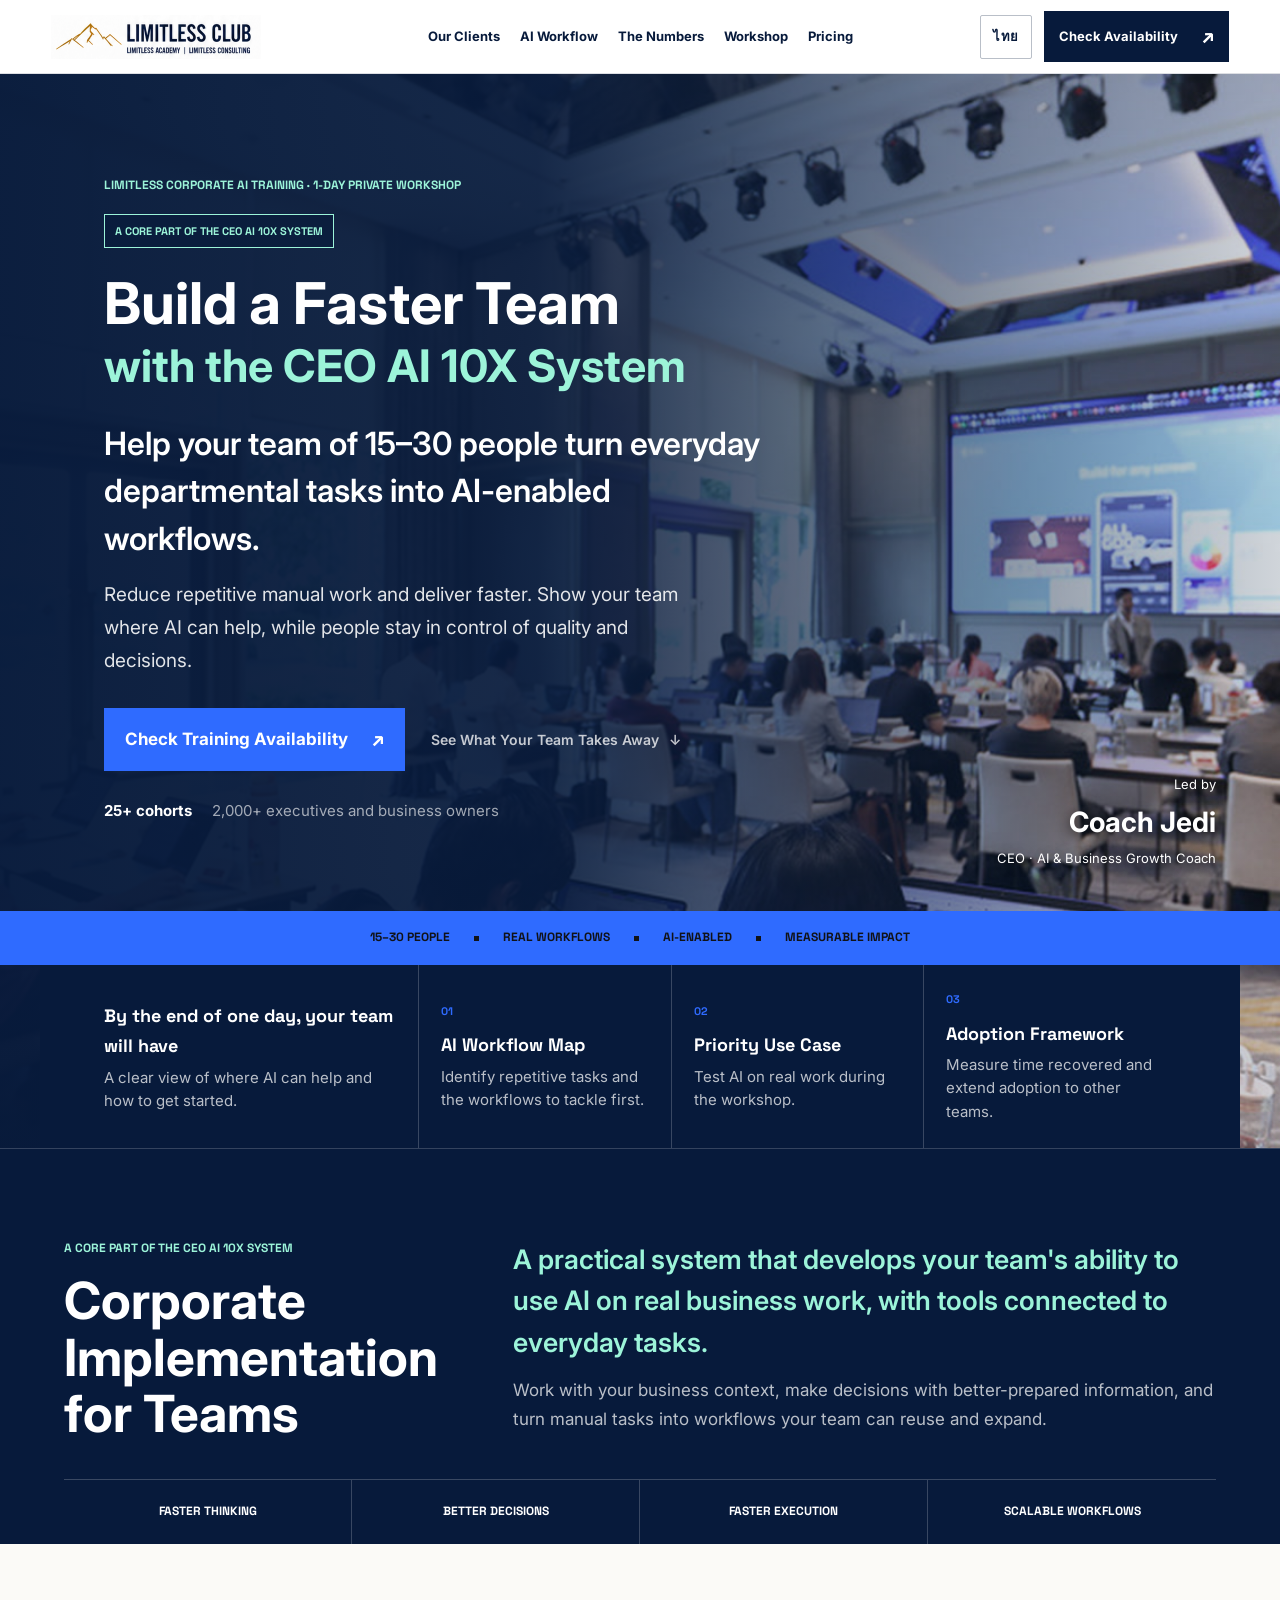
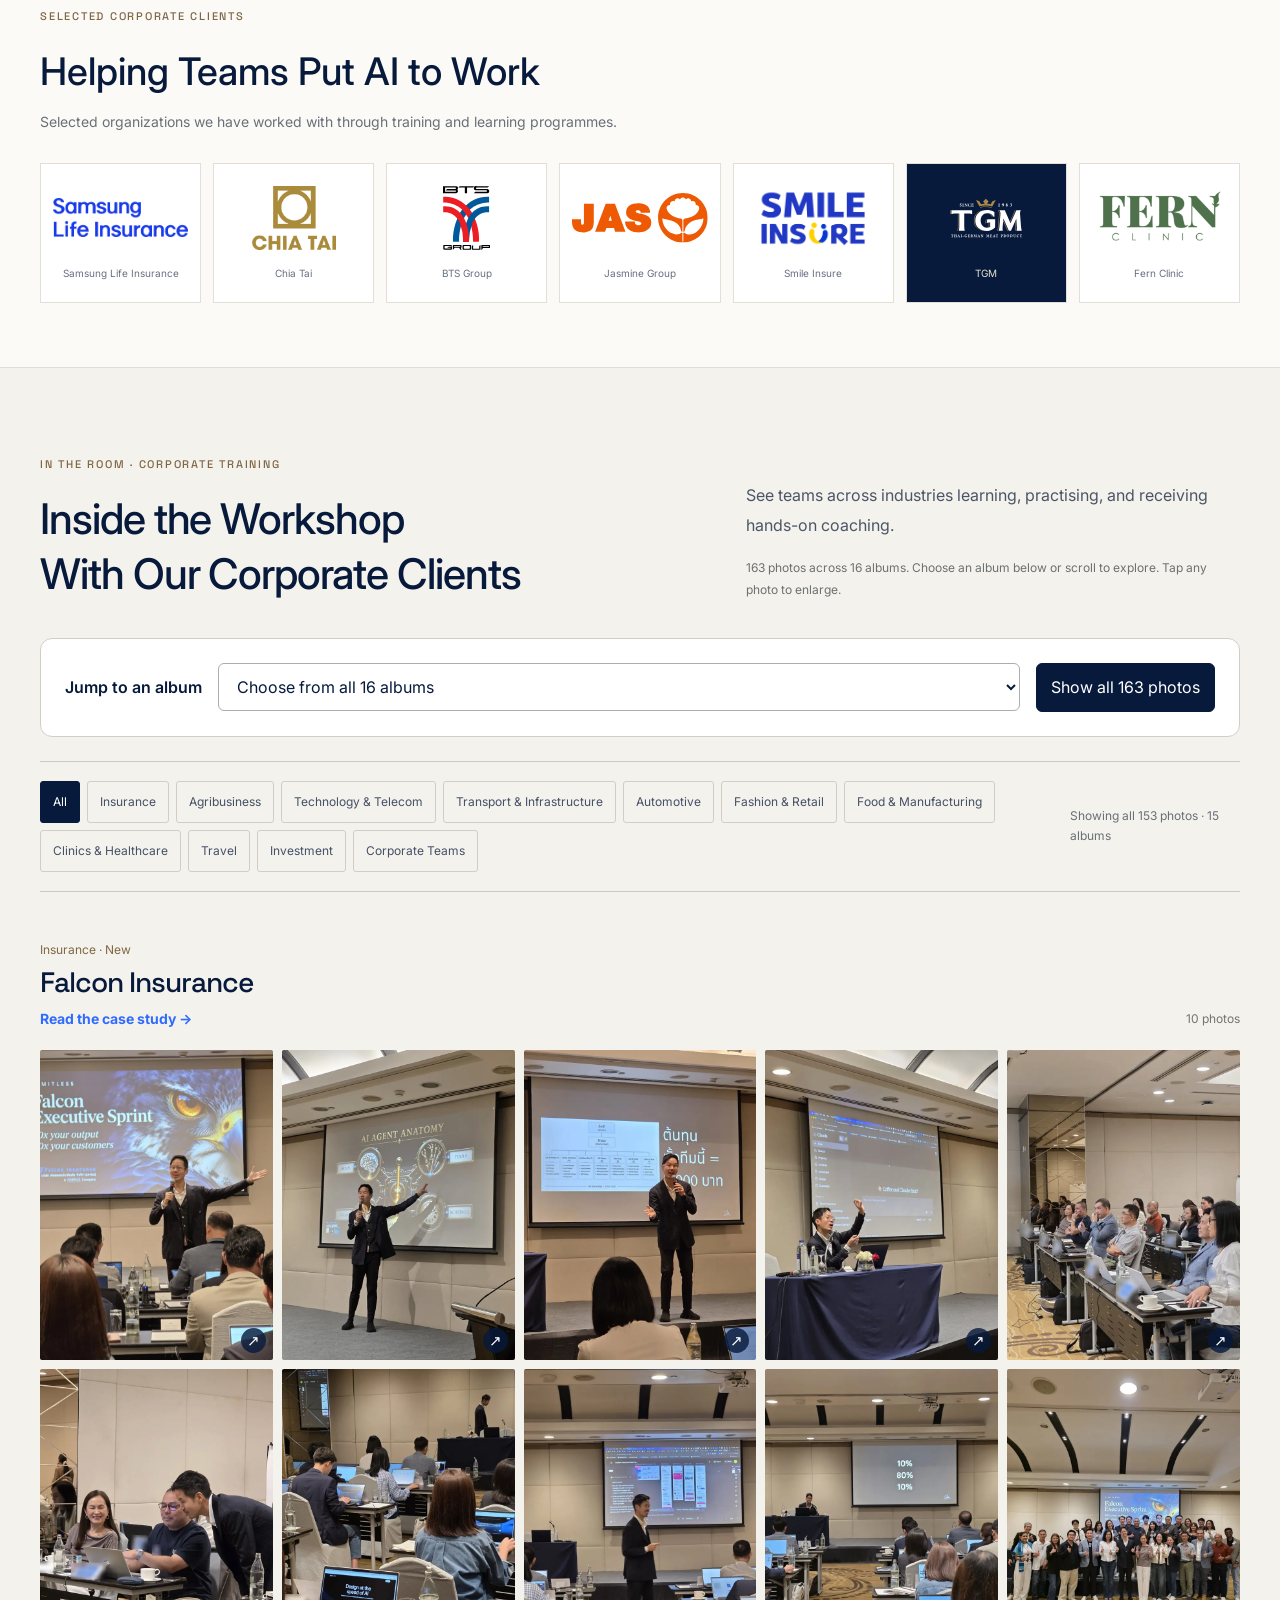
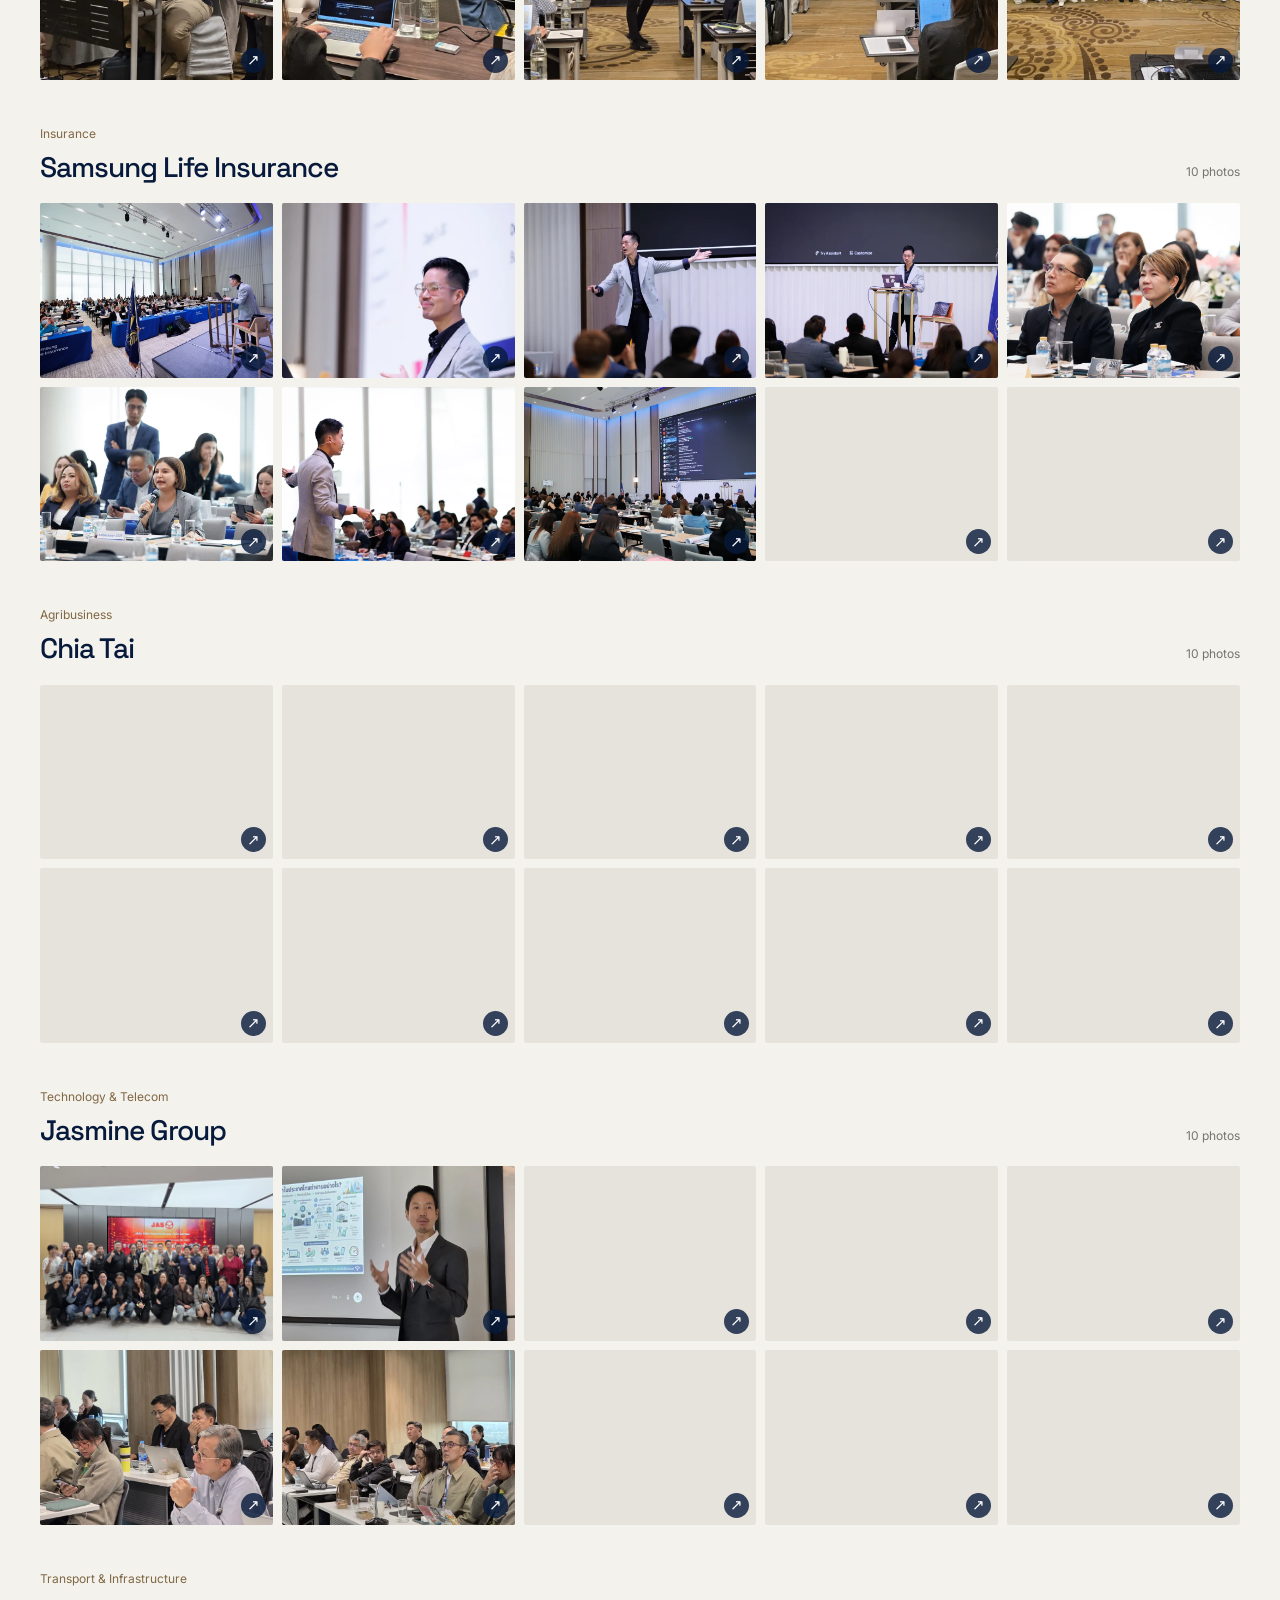
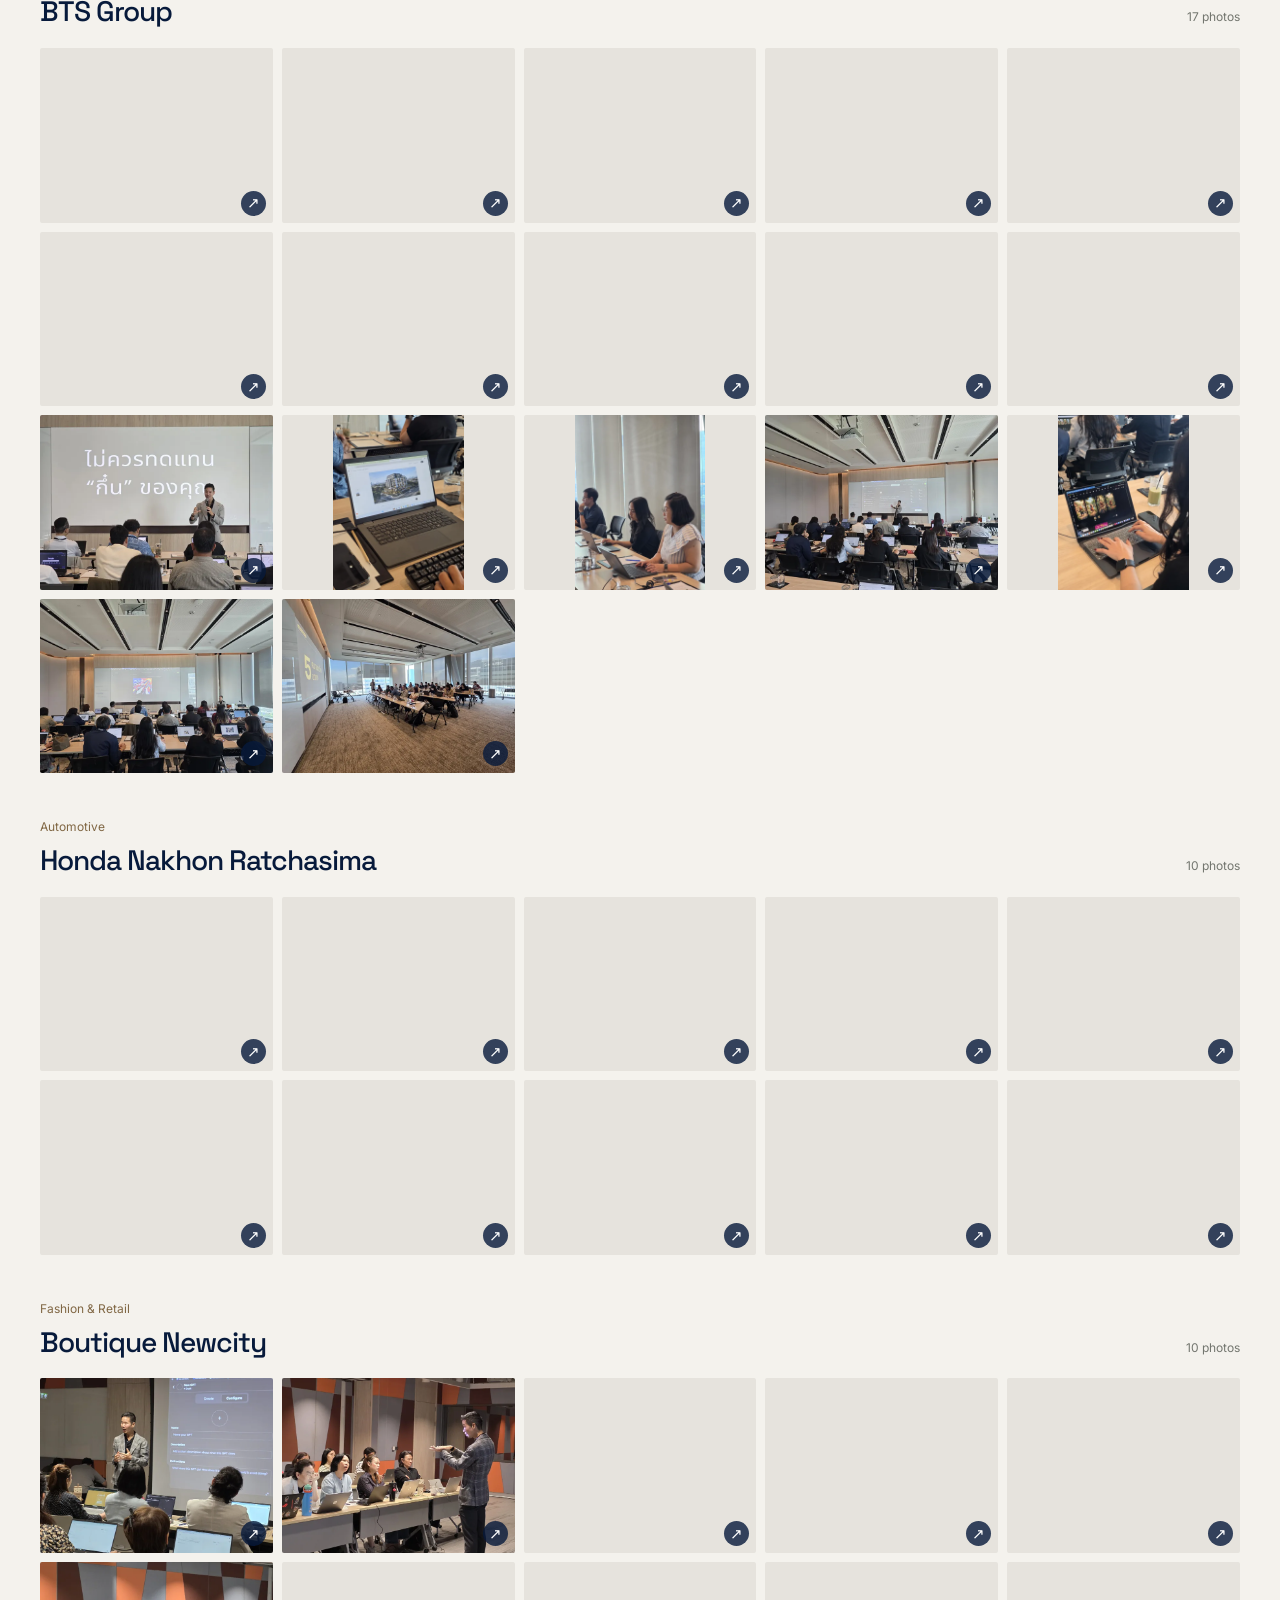
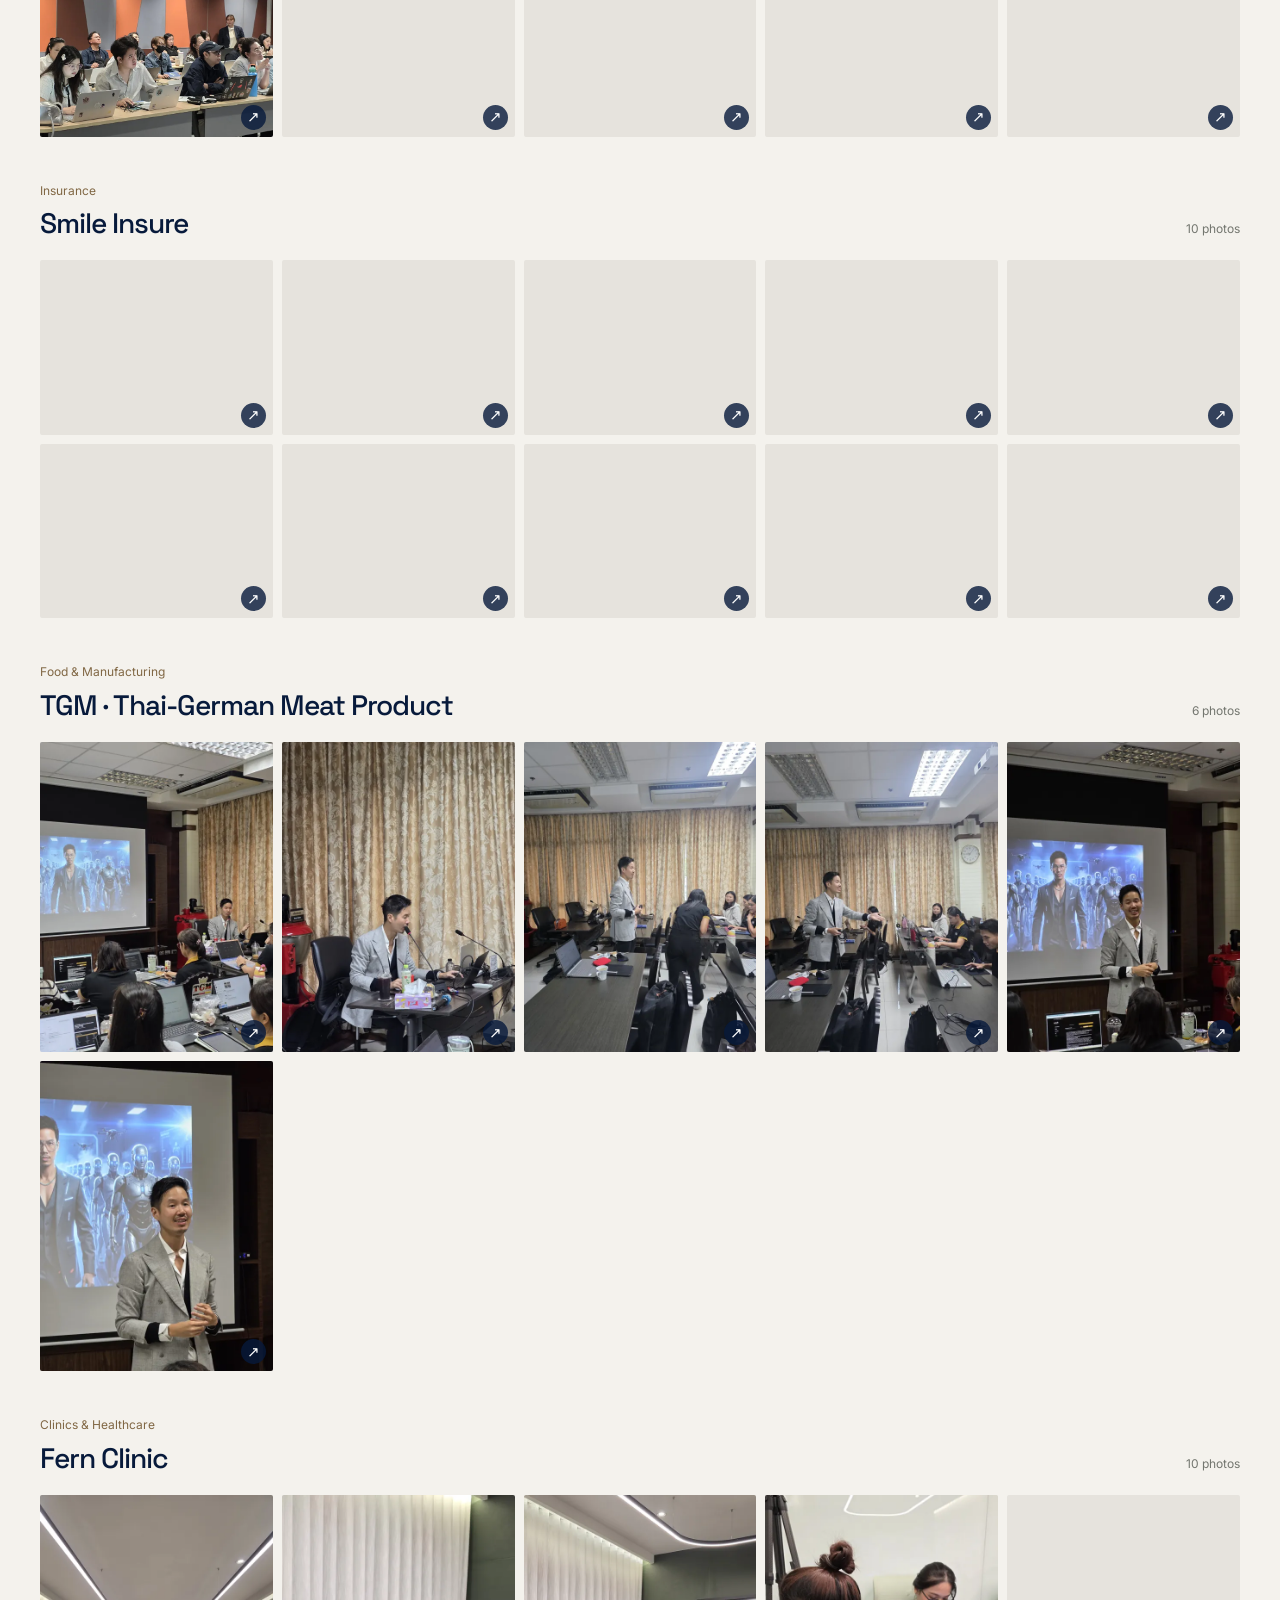
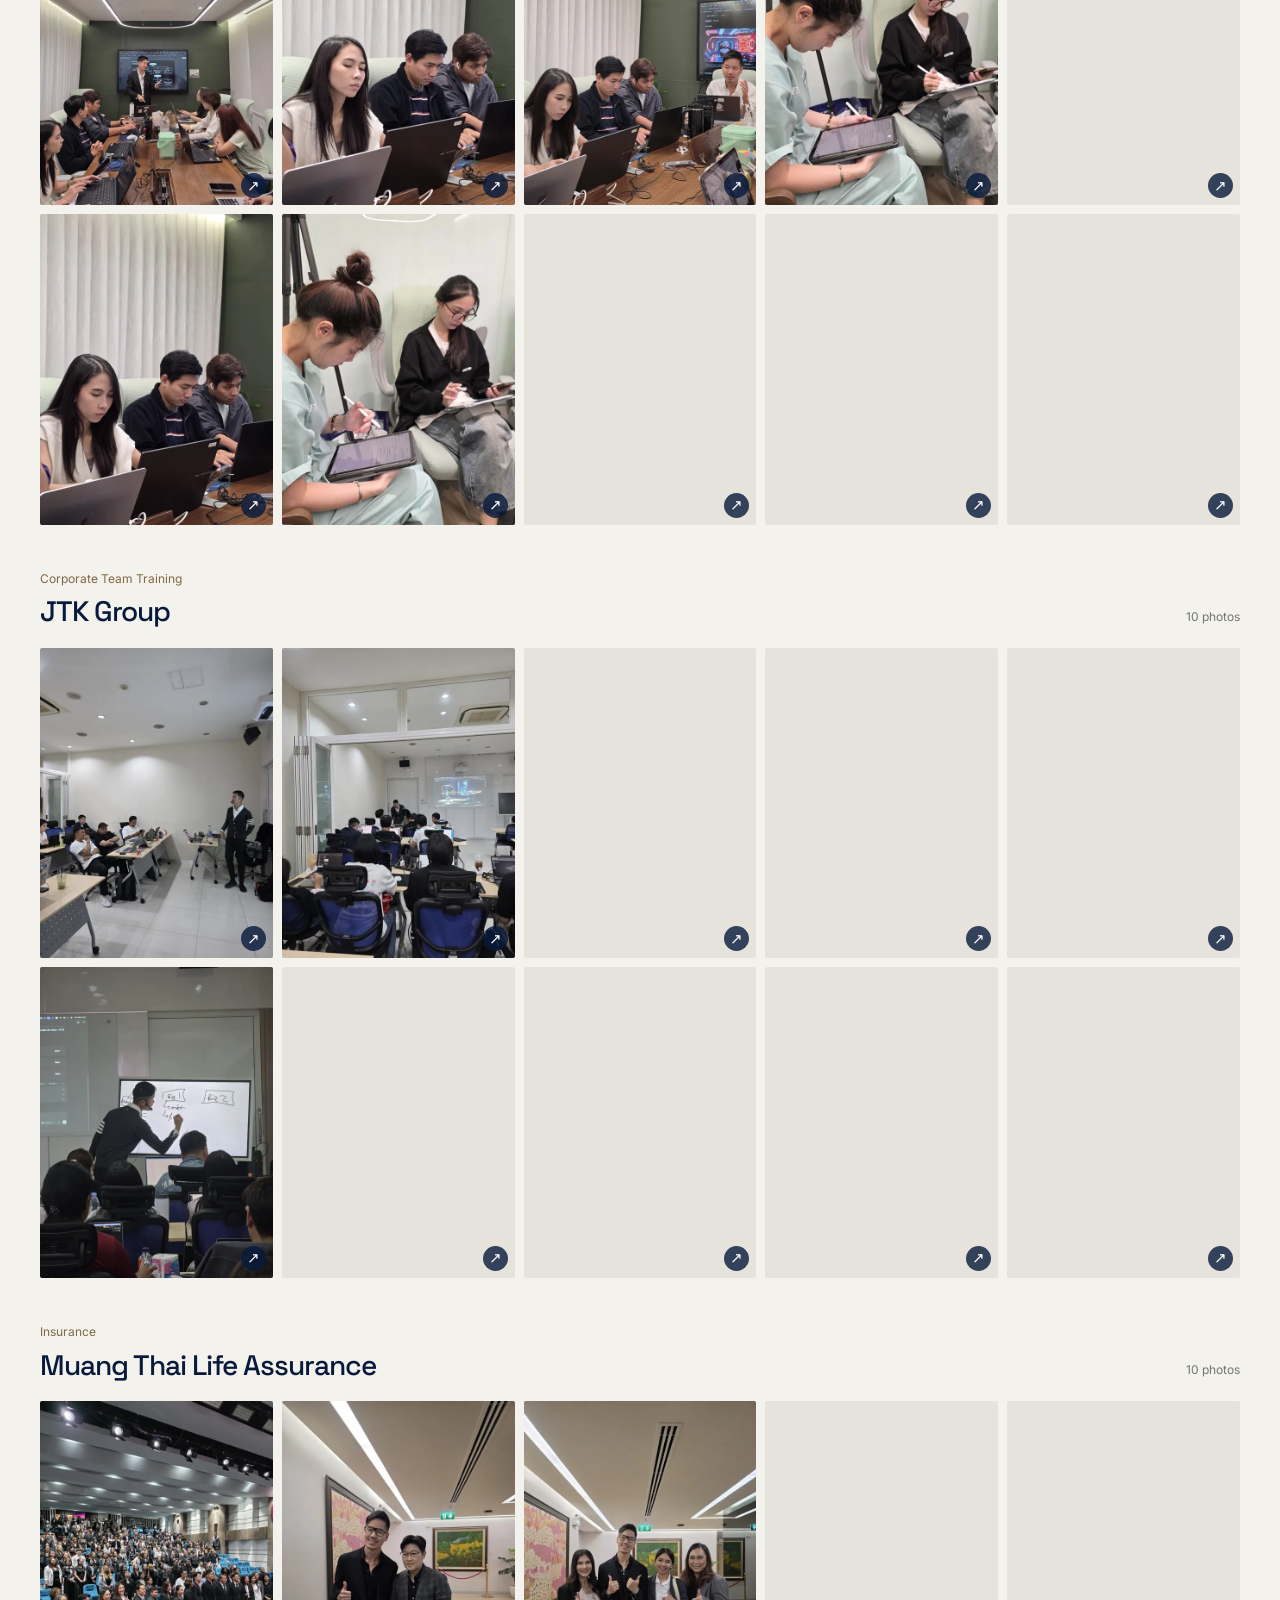
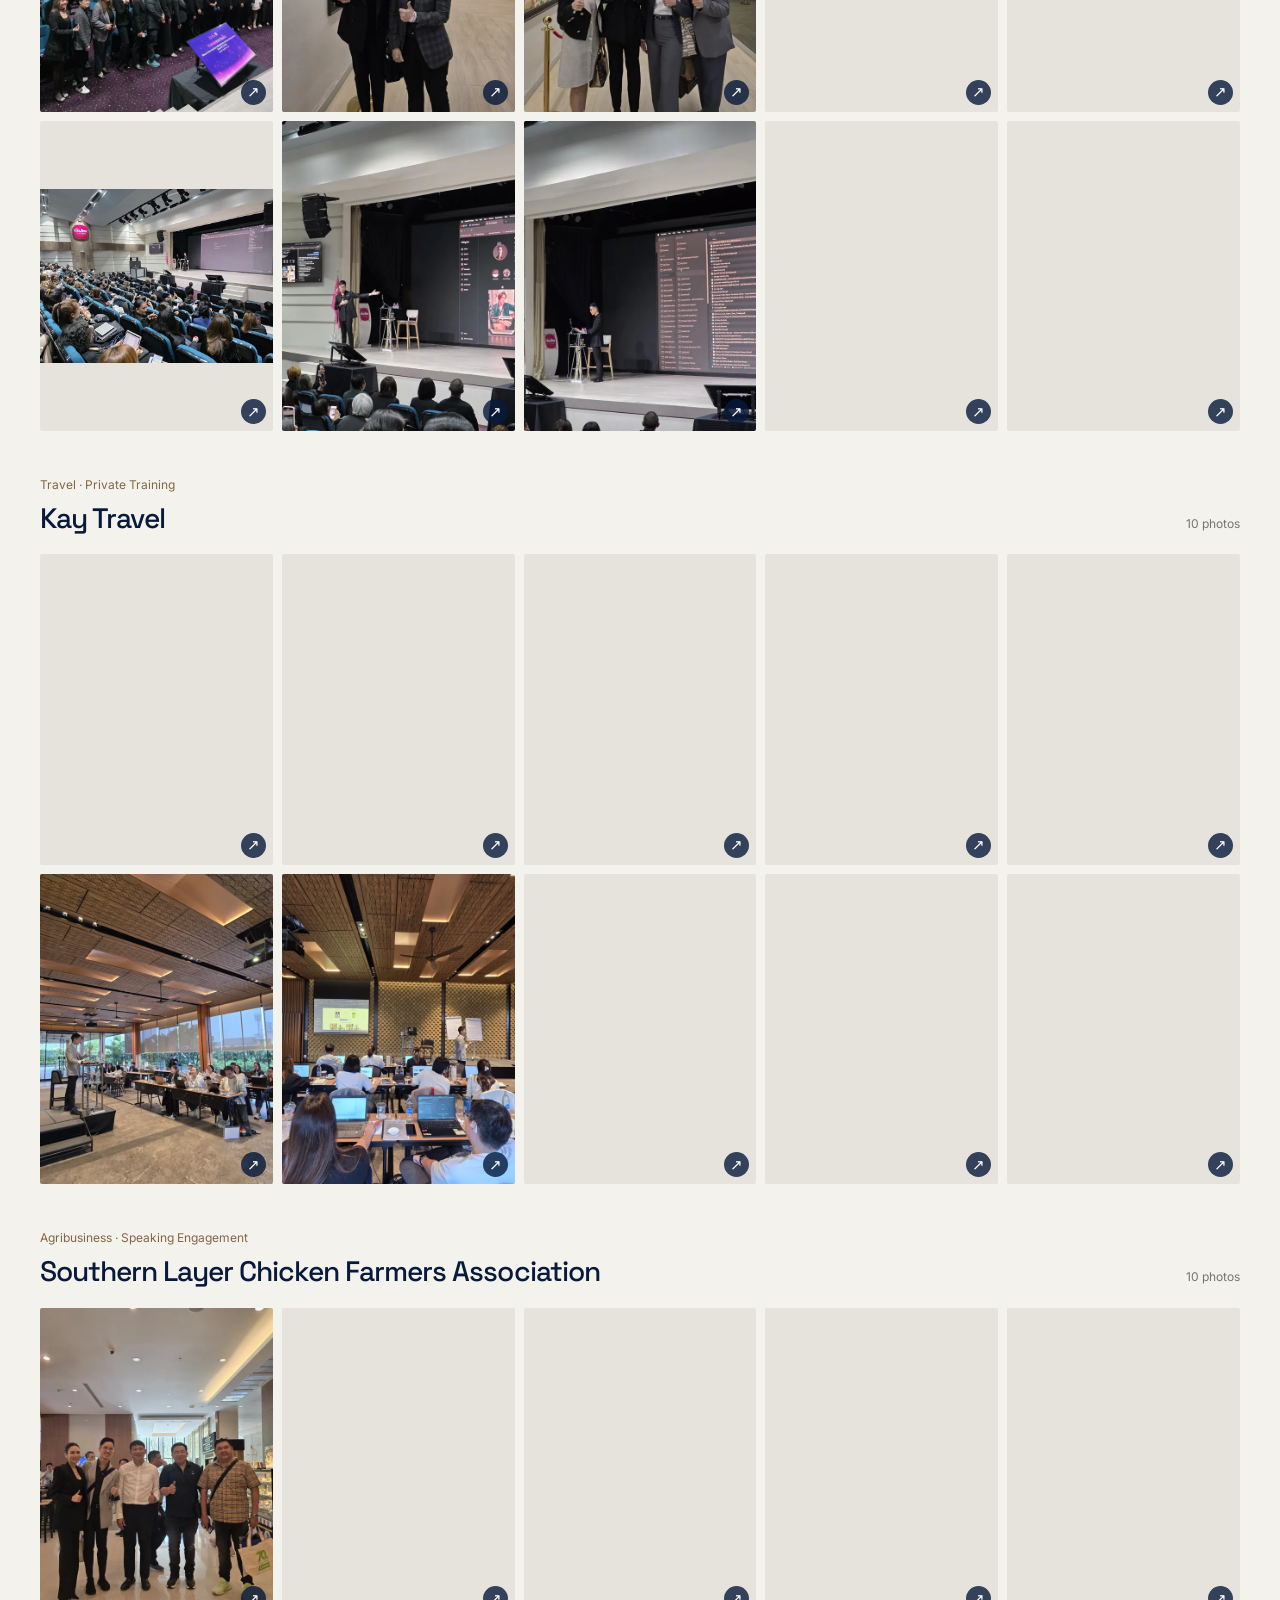
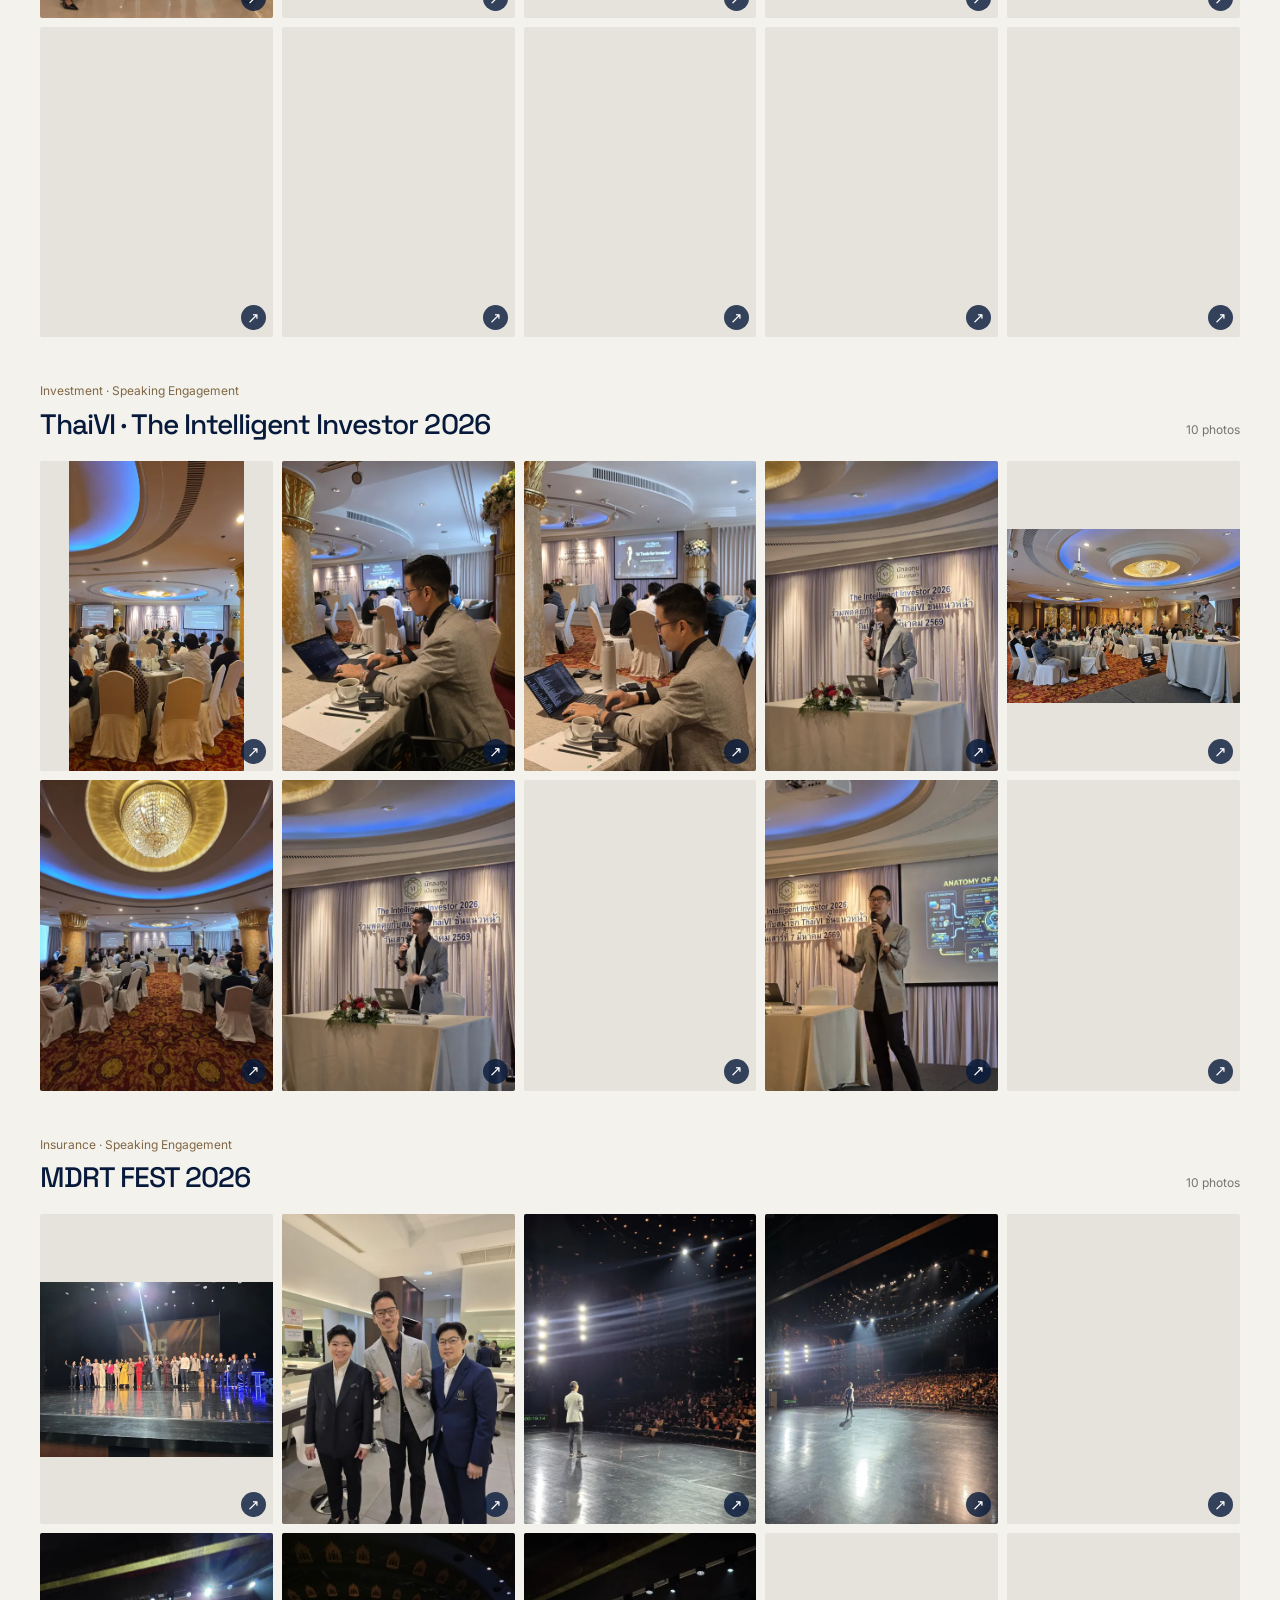
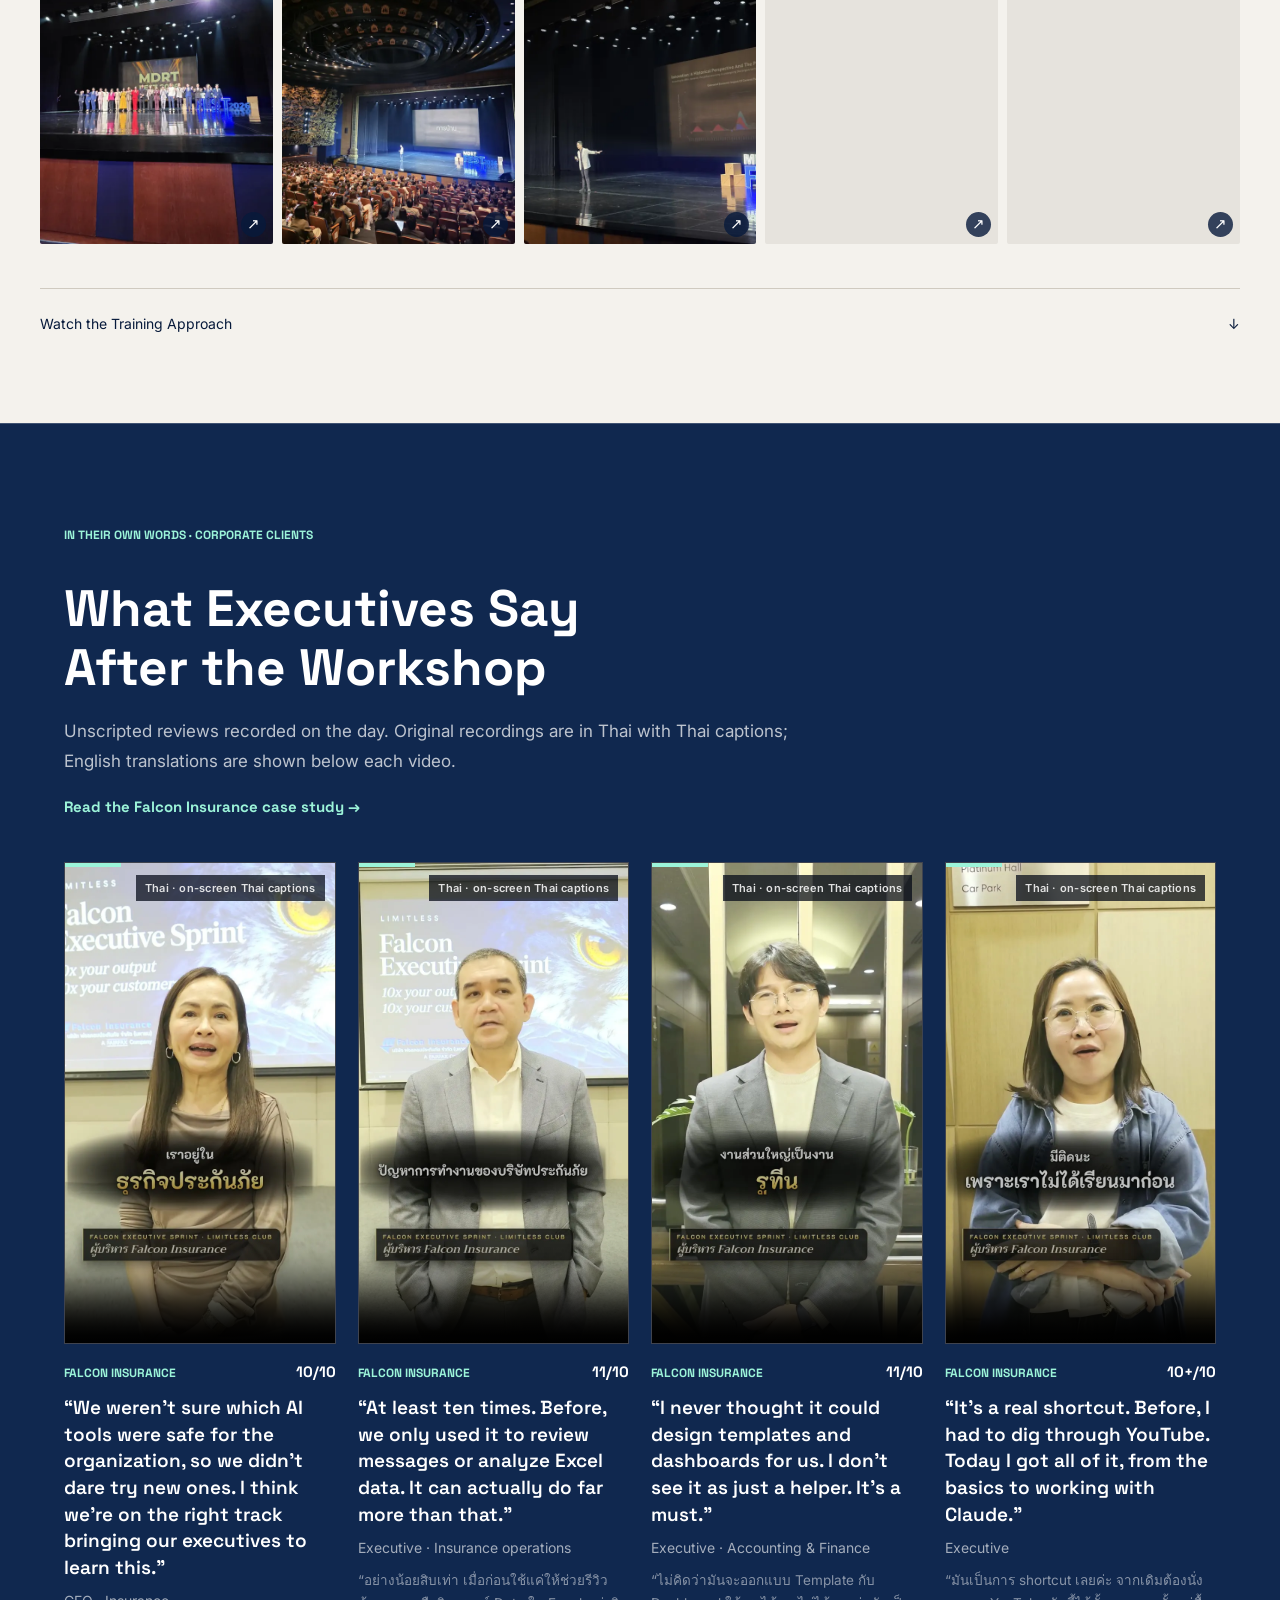
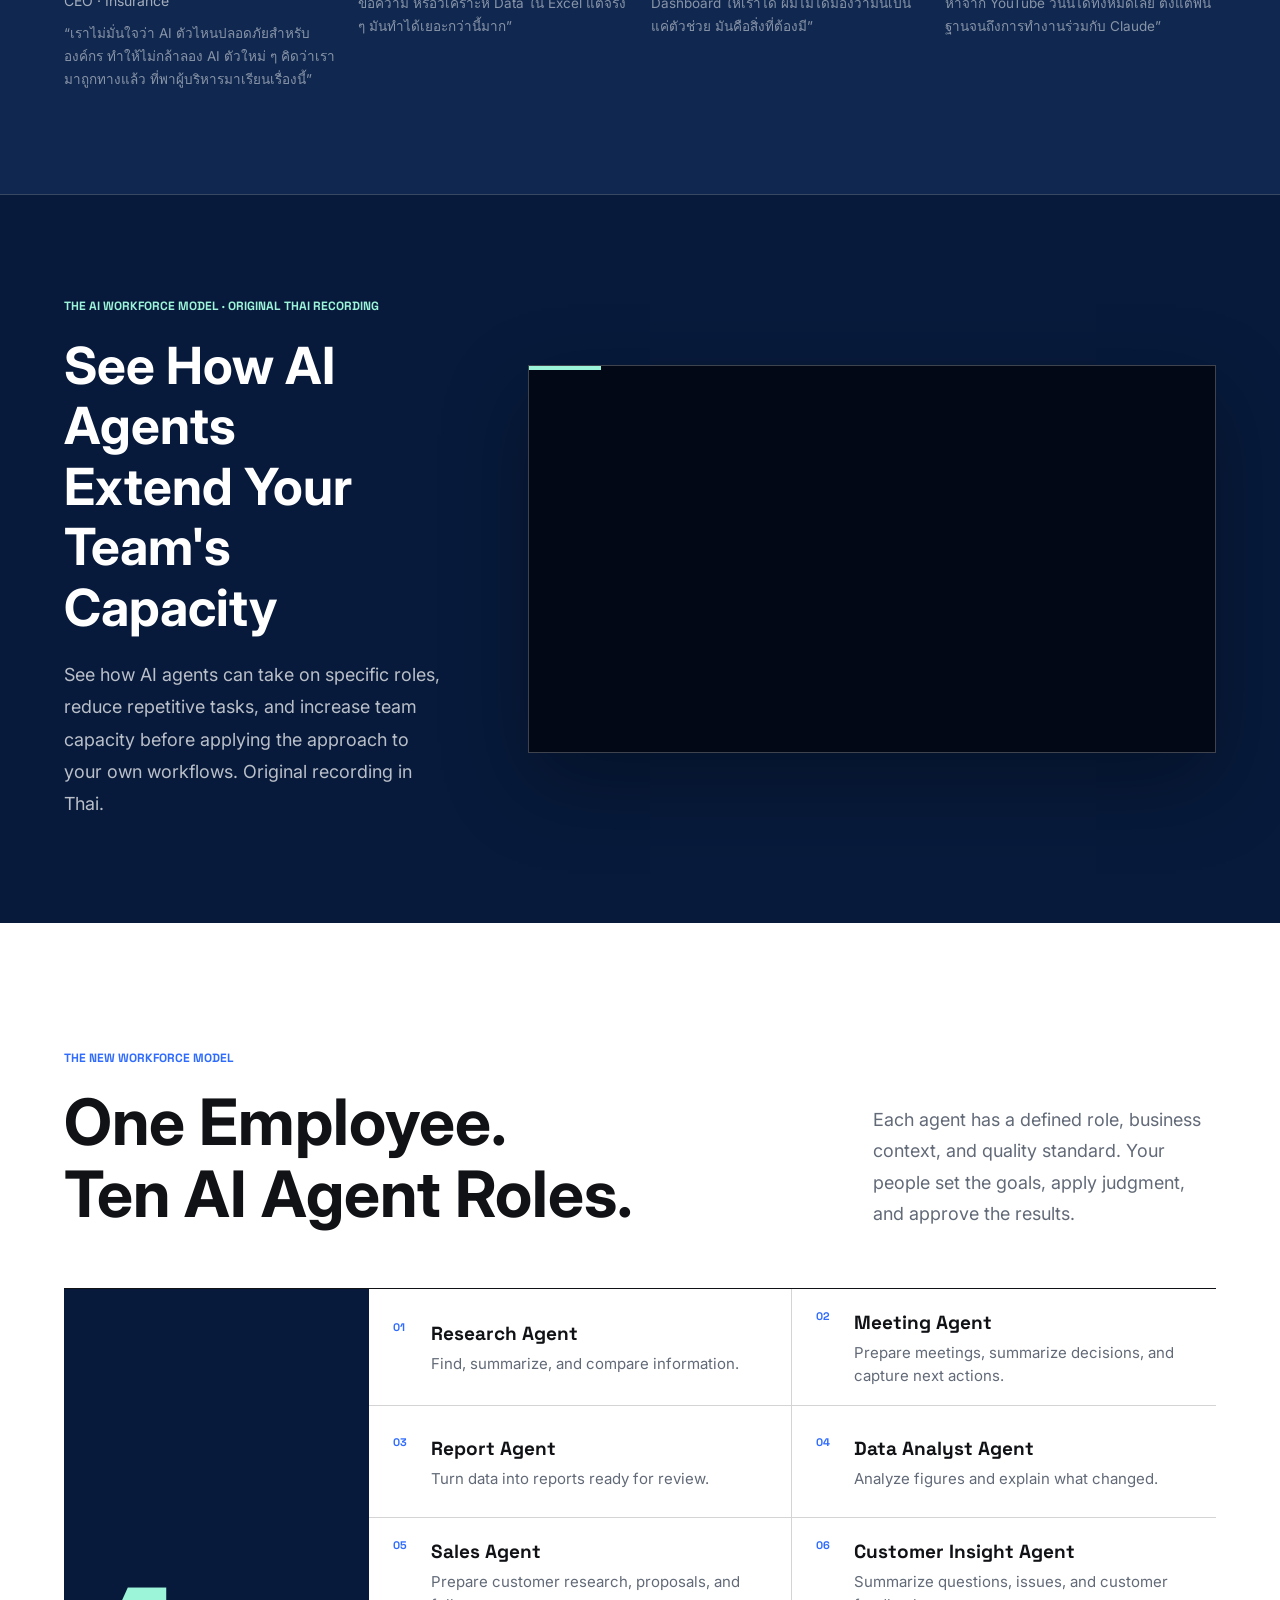
==== en/index.html @ 7ac0dc00 "Import verified Corporate AI Training live source" ====
<!DOCTYPE html>

<html lang="en">
<head>
<meta charset="utf-8"/>
<meta content="width=device-width, initial-scale=1" name="viewport"/>
<title>Limitless Corporate AI Training | CEO AI 10X System for Teams</title>
<meta content="One-day corporate AI training for teams of 15–30. Apply the CEO AI 10X System to reduce repetitive work and improve real departmental workflows." name="description"/>
<meta content="#071a3b" name="theme-color"/>
<meta content="website" property="og:type"/>
<meta content="Limitless Corporate AI Training | CEO AI 10X System for Teams" property="og:title"/>
<meta content="Bring the CEO AI 10X System to your team. Reduce repetitive work, deliver faster, and improve real departmental workflows." property="og:description"/>
<meta content="https://corporate-ai-training-seven.vercel.app/en/" property="og:url"/>
<meta content="https://corporate-ai-training-seven.vercel.app/en/assets/workshop-hero-wide.jpg" property="og:image"/>
<meta content="summary_large_image" name="twitter:card"/>
<meta content="https://corporate-ai-training-seven.vercel.app/en/assets/workshop-hero-wide.jpg" name="twitter:image"/>
<link href="https://corporate-ai-training-seven.vercel.app/en/" rel="canonical"/>
<link href="assets/favicon.png" rel="icon" type="image/png"/>
<link href="https://fonts.googleapis.com" rel="preconnect"/>
<link crossorigin="" href="https://fonts.gstatic.com" rel="preconnect"/>
<link href="https://fonts.googleapis.com/css2?family=Inter:wght@400;500;600;700&amp;family=Space+Grotesk:wght@500;600;700&amp;display=swap" rel="stylesheet"/>
<link href="styles.css" rel="stylesheet"/>
<link href="gallery.css" rel="stylesheet"/>
<link href="client-voices.css" rel="stylesheet"/>
<script defer="" src="gallery.js"></script>
<link rel="alternate" hreflang="th" href="https://corporate-ai-training-seven.vercel.app/" />
<link rel="alternate" hreflang="en" href="https://corporate-ai-training-seven.vercel.app/en/" />
</head>
<body>
<header class="site-header">
<a aria-label="Limitless Club home" class="brand" href="#top">
<img alt="Limitless Club" height="88" src="assets/limitless-club-logo.png" width="420"/>
</a>
<nav aria-label="Main navigation">
<a href="#gallery">Our Clients</a>
<a href="#agents">AI Workflow</a>
<a href="#value">The Numbers</a>
<a href="#workshop">Workshop</a>
<a href="#fee">Pricing</a>
</nav>
<div class="header-actions"><a class="lang-switch" href="../" hreflang="th" lang="th" aria-label="ดูหน้านี้เป็นภาษาไทย">ไทย</a><a class="button button--header" href="#contact">Check Availability <span aria-hidden="true">↗</span></a></div>
</header>
<main>
<section class="hero" id="top">
<img alt="A Limitless Club corporate AI workshop" class="hero__visual" fetchpriority="high" height="952" src="assets/workshop-hero-wide.jpg" width="1920"/>
<div class="hero__inner">
<div class="hero__copy">
<p class="signal-label">Limitless Corporate AI Training · 1-Day Private Workshop</p>
<p class="hero__system-label">A Core Part of the CEO AI 10X System</p>
<h1><span>Build a Faster Team</span><strong>with the CEO AI 10X System</strong></h1>
<p class="hero__statement">Help your team of 15–30 people turn everyday departmental tasks into AI-enabled workflows.</p>
<p class="hero__lead">Reduce repetitive manual work and deliver faster. Show your team where AI can help, while people stay in control of quality and decisions.</p>
<div class="hero__actions">
<a class="button button--signal" href="#contact">Check Training Availability <span aria-hidden="true">↗</span></a>
<a class="text-link" href="#outcomes">See What Your Team Takes Away <span aria-hidden="true">↓</span></a>
</div>
<p class="hero__proof"><strong>25+ cohorts</strong><span>2,000+ executives and business owners</span></p>
</div>
<p class="hero__coach"><span>Led by</span><strong>Coach Jedi</strong><small>CEO · AI &amp; Business Growth Coach</small></p>
</div>
<div aria-label="Workshop details" class="hero__signal-line">
<span>15–30 PEOPLE</span><i></i><span>REAL WORKFLOWS</span><i></i><span>AI-ENABLED</span><i></i><span>MEASURABLE IMPACT</span>
</div>
<div class="hero__outcomes" id="outcomes">
<p><strong>By the end of one day, your team will have</strong><span>A clear view of where AI can help and how to get started.</span></p>
<div><b>01</b><strong>AI Workflow Map</strong><span>Identify repetitive tasks and the workflows to tackle first.</span></div>
<div><b>02</b><strong>Priority Use Case</strong><span>Test AI on real work during the workshop.</span></div>
<div><b>03</b><strong>Adoption Framework</strong><span>Measure time recovered and extend adoption to other teams.</span></div>
</div>
</section>
<section aria-labelledby="ceo-system-title" class="ceo-system-band">
<div class="ceo-system-band__intro">
<p class="signal-label signal-label--citron">A Core Part of the CEO AI 10X System</p>
<h2 id="ceo-system-title">Corporate Implementation for Teams</h2>
</div>
<div class="ceo-system-band__copy">
<p>A practical system that develops your team's ability to use AI on real business work, with tools connected to everyday tasks.</p>
<span>Work with your business context, make decisions with better-prepared information, and turn manual tasks into workflows your team can reuse and expand.</span>
</div>
<div aria-label="CEO AI 10X System outcomes for teams" class="ceo-system-band__outcomes">
<b>FASTER THINKING</b><b>BETTER DECISIONS</b><b>FASTER EXECUTION</b><b>SCALABLE WORKFLOWS</b>
</div>
</section>
<section aria-labelledby="clients-title" class="client-logos" id="clients"><div class="client-logos__inner"><p class="training-gallery__eyebrow">SELECTED CORPORATE CLIENTS</p><h2 id="clients-title">Helping Teams Put AI to Work</h2><p class="client-logos__lead">Selected organizations we have worked with through training and learning programmes.</p><div class="client-logos__grid"><a aria-label="View training photos: Samsung Life Insurance" class="client-logos__item" href="#gallery-samsung"><img alt="Samsung Life Insurance" height="72" loading="lazy" src="assets/client-logos/samsung.png" width="180"/><span>Samsung Life Insurance</span></a><a aria-label="View training photos: Chia Tai" class="client-logos__item" href="#gallery-chia-tai"><img alt="Chia Tai" height="72" loading="lazy" src="assets/client-logos/chia-tai.png" width="180"/><span>Chia Tai</span></a><a aria-label="View training photos: BTS Group" class="client-logos__item" href="#gallery-bts"><img alt="BTS Group" height="72" loading="lazy" src="assets/client-logos/bts.svg" width="180"/><span>BTS Group</span></a><a aria-label="View training photos: Jasmine Group" class="client-logos__item" href="#gallery-jasmine"><img alt="Jasmine Group" height="72" loading="lazy" src="assets/client-logos/jasmine.svg" width="180"/><span>Jasmine Group</span></a><a aria-label="View training photos: Smile Insure" class="client-logos__item" href="#gallery-smile"><img alt="Smile Insure" height="72" loading="lazy" src="assets/client-logos/smile.png" width="180"/><span>Smile Insure</span></a><a aria-label="View training photos: TGM" class="client-logos__item" href="#gallery-tgm"><img alt="TGM" height="72" loading="lazy" src="assets/client-logos/tgm.svg" width="180"/><span>TGM</span></a><a aria-label="View training photos: Fern Clinic" class="client-logos__item" href="#gallery-fern"><img alt="Fern Clinic" height="72" loading="lazy" src="assets/client-logos/fern.png" width="180"/><span>Fern Clinic</span></a></div></div></section>
<section aria-labelledby="gallery-title" class="training-gallery" id="gallery"><div class="training-gallery__inner"><header class="training-gallery__intro"><div><p class="training-gallery__eyebrow">IN THE ROOM · CORPORATE TRAINING</p><h2 id="gallery-title">Inside the Workshop<br/>With Our Corporate Clients</h2></div><div class="training-gallery__lead"><p>See teams across industries learning, practising, and receiving hands-on coaching.</p><p class="training-gallery__hint"><span data-gallery-total>153 photos across 15 albums</span>. Choose an album below or scroll to explore. Tap any photo to enlarge.</p></div></header><div class="training-gallery__navigation"><label for="gallery-album">Jump to an album</label><select id="gallery-album"><option value="">Choose from all 15 albums</option><!--client:falcon:option--><option value="gallery-falcon">Falcon Insurance · 10 photos</option><!--/client:falcon:option--><option value="gallery-samsung">Samsung Life Insurance · 10 photos</option><option value="gallery-chia-tai">Chia Tai · 10 photos</option><option value="gallery-jasmine">Jasmine Group · 10 photos</option><option value="gallery-bts">BTS Group · 17 photos</option><option value="gallery-honda">Honda Nakhon Ratchasima · 10 photos</option><option value="gallery-boutique">Boutique Newcity · 10 photos</option><option value="gallery-smile">Smile Insure · 10 photos</option><option value="gallery-tgm">TGM · Thai-German Meat Product · 6 photos</option><option value="gallery-fern">Fern Clinic · 10 photos</option><option value="gallery-jtk">JTK Group · 10 photos</option><option value="gallery-mtl">Muang Thai Life Assurance · 10 photos</option><option value="gallery-kay">Kay Travel · 10 photos</option><option value="gallery-poultry">Southern Layer Chicken Farmers Association · 10 photos</option><option value="gallery-thaivi">ThaiVI · The Intelligent Investor 2026 · 10 photos</option><option value="gallery-mdrt">MDRT FEST 2026 · 10 photos</option></select><button data-show-all-photos="" type="button">Show all <span data-gallery-count>153</span> photos</button></div><div class="training-gallery__toolbar"><div aria-label="Filter by industry" class="training-gallery__filters" hidden="" role="group"><button aria-pressed="true" data-industry-filter="all" type="button">All</button><button aria-pressed="false" data-industry-filter="insurance" type="button">Insurance</button><button aria-pressed="false" data-industry-filter="agriculture" type="button">Agribusiness</button><button aria-pressed="false" data-industry-filter="technology" type="button">Technology &amp; Telecom</button><button aria-pressed="false" data-industry-filter="transport" type="button">Transport &amp; Infrastructure</button><button aria-pressed="false" data-industry-filter="automotive" type="button">Automotive</button><button aria-pressed="false" data-industry-filter="retail" type="button">Fashion &amp; Retail</button><button aria-pressed="false" data-industry-filter="food" type="button">Food &amp; Manufacturing</button><button aria-pressed="false" data-industry-filter="healthcare" type="button">Clinics &amp; Healthcare</button><button aria-pressed="false" data-industry-filter="travel" type="button">Travel</button><button aria-pressed="false" data-industry-filter="investment" type="button">Investment</button><button aria-pressed="false" data-industry-filter="business" type="button">Corporate Teams</button></div><p aria-atomic="true" aria-live="polite" class="training-gallery__summary" role="status">Showing all 153 photos · 15 albums</p></div><!--client:falcon:album--><article aria-labelledby="gallery-falcon" class="training-gallery__company training-gallery__company--new" data-company="Falcon Insurance" data-industry="insurance"><header class="training-gallery__company-heading"><div><p class="training-gallery__industry">Insurance · New</p><h3 id="gallery-falcon">Falcon Insurance</h3><a class="training-gallery__case" href="cases/falcon.html">Read the case study →</a></div><span class="training-gallery__count">10 photos</span></header><div class="training-gallery__grid"><a aria-label="Enlarge photo: Falcon Insurance · Opening the Falcon Executive Sprint: 10x your output, 10x your customers" class="training-gallery__photo" data-caption="Falcon Insurance · Opening the Falcon Executive Sprint: 10x your output, 10x your customers" data-gallery-photo="" href="../assets/gallery/falcon-01-full.webp"><img alt="Falcon Insurance · Opening the Falcon Executive Sprint: 10x your output, 10x your customers" decoding="async" height="960" loading="lazy" src="../assets/gallery/falcon-01-thumb.webp" style="object-position:50% 35%" width="720"/><span aria-hidden="true" class="training-gallery__enlarge">↗</span></a><a aria-label="Enlarge photo: Falcon Insurance · An AI Agent has 4 parts: Brain, Tools, Skills and Scheduled Tasks" class="training-gallery__photo" data-caption="Falcon Insurance · An AI Agent has 4 parts: Brain, Tools, Skills and Scheduled Tasks" data-gallery-photo="" href="../assets/gallery/falcon-02-full.webp"><img alt="Falcon Insurance · An AI Agent has 4 parts: Brain, Tools, Skills and Scheduled Tasks" decoding="async" height="960" loading="lazy" src="../assets/gallery/falcon-02-thumb.webp" style="object-position:50% 45%" width="720"/><span aria-hidden="true" class="training-gallery__enlarge">↗</span></a><a aria-label="Enlarge photo: Falcon Insurance · A sample AI Agent team chart with clear roles, like a real team" class="training-gallery__photo" data-caption="Falcon Insurance · A sample AI Agent team chart with clear roles, like a real team" data-gallery-photo="" href="../assets/gallery/falcon-03-full.webp"><img alt="Falcon Insurance · A sample AI Agent team chart with clear roles, like a real team" decoding="async" height="960" loading="lazy" src="../assets/gallery/falcon-03-thumb.webp" style="object-position:50% 40%" width="720"/><span aria-hidden="true" class="training-gallery__enlarge">↗</span></a><a aria-label="Enlarge photo: Falcon Insurance · Live demo in Claude: Projects, Artifacts, Scheduled and Customize" class="training-gallery__photo" data-caption="Falcon Insurance · Live demo in Claude: Projects, Artifacts, Scheduled and Customize" data-gallery-photo="" href="../assets/gallery/falcon-04-full.webp"><img alt="Falcon Insurance · Live demo in Claude: Projects, Artifacts, Scheduled and Customize" decoding="async" height="960" loading="lazy" src="../assets/gallery/falcon-04-thumb.webp" style="object-position:50% 50%" width="720"/><span aria-hidden="true" class="training-gallery__enlarge">↗</span></a><a aria-label="Enlarge photo: Falcon Insurance · Executives following the morning live demo" class="training-gallery__photo" data-caption="Falcon Insurance · Executives following the morning live demo" data-gallery-photo="" href="../assets/gallery/falcon-05-full.webp"><img alt="Falcon Insurance · Executives following the morning live demo" decoding="async" height="960" loading="lazy" src="../assets/gallery/falcon-05-thumb.webp" style="object-position:50% 60%" width="720"/><span aria-hidden="true" class="training-gallery__enlarge">↗</span></a><a aria-label="Enlarge photo: Falcon Insurance · One-on-one coaching during practice with sample files" class="training-gallery__photo" data-caption="Falcon Insurance · One-on-one coaching during practice with sample files" data-gallery-photo="" href="../assets/gallery/falcon-06-full.webp"><img alt="Falcon Insurance · One-on-one coaching during practice with sample files" decoding="async" height="960" loading="lazy" src="../assets/gallery/falcon-06-thumb.webp" style="object-position:50% 50%" width="720"/><span aria-hidden="true" class="training-gallery__enlarge">↗</span></a><a aria-label="Enlarge photo: Falcon Insurance · Claims-intake web lab: designing the screens with Google Stitch" class="training-gallery__photo" data-caption="Falcon Insurance · Claims-intake web lab: designing the screens with Google Stitch" data-gallery-photo="" href="../assets/gallery/falcon-07-full.webp"><img alt="Falcon Insurance · Claims-intake web lab: designing the screens with Google Stitch" decoding="async" height="960" loading="lazy" src="../assets/gallery/falcon-07-thumb.webp" style="object-position:50% 60%" width="720"/><span aria-hidden="true" class="training-gallery__enlarge">↗</span></a><a aria-label="Enlarge photo: Falcon Insurance · Sample claim screens designed by AI during the class" class="training-gallery__photo" data-caption="Falcon Insurance · Sample claim screens designed by AI during the class" data-gallery-photo="" href="../assets/gallery/falcon-08-full.webp"><img alt="Falcon Insurance · Sample claim screens designed by AI during the class" decoding="async" height="960" loading="lazy" src="../assets/gallery/falcon-08-thumb.webp" style="object-position:50% 45%" width="720"/><span aria-hidden="true" class="training-gallery__enlarge">↗</span></a><a aria-label="Enlarge photo: Falcon Insurance · The 10/80/10 rule: people start 10%, AI does 80%, people check 10%" class="training-gallery__photo" data-caption="Falcon Insurance · The 10/80/10 rule: people start 10%, AI does 80%, people check 10%" data-gallery-photo="" href="../assets/gallery/falcon-09-full.webp"><img alt="Falcon Insurance · The 10/80/10 rule: people start 10%, AI does 80%, people check 10%" decoding="async" height="960" loading="lazy" src="../assets/gallery/falcon-09-thumb.webp" style="object-position:50% 45%" width="720"/><span aria-hidden="true" class="training-gallery__enlarge">↗</span></a><a aria-label="Enlarge photo: Falcon Insurance · Group photo closing the Falcon Executive Sprint" class="training-gallery__photo" data-caption="Falcon Insurance · Group photo closing the Falcon Executive Sprint" data-gallery-photo="" href="../assets/gallery/falcon-10-full.webp"><img alt="Falcon Insurance · Group photo closing the Falcon Executive Sprint" decoding="async" height="960" loading="lazy" src="../assets/gallery/falcon-10-thumb.webp" style="object-position:50% 50%" width="720"/><span aria-hidden="true" class="training-gallery__enlarge">↗</span></a></div></article><!--/client:falcon:album--><article aria-labelledby="gallery-samsung" class="training-gallery__company" data-company="Samsung Life Insurance" data-industry="insurance"><header class="training-gallery__company-heading"><div><p class="training-gallery__industry">Insurance</p><h3 id="gallery-samsung">Samsung Life Insurance</h3></div><span class="training-gallery__count">10 photos</span></header><div class="training-gallery__grid"><a aria-label="Enlarge photo: Samsung Life Insurance · Presentation and audience" class="training-gallery__photo" data-caption="Samsung Life Insurance · Presentation and audience" data-gallery-photo="" href="../assets/gallery/samsung-01-full.webp"><img alt="Samsung Life Insurance · Presentation and audience" decoding="async" height="1365" loading="lazy" src="../assets/gallery/samsung-01-thumb.webp" style="object-position:50% 50%" width="2048"/><span aria-hidden="true" class="training-gallery__enlarge">↗</span></a><a aria-label="Enlarge photo: Samsung Life Insurance · Coach presenting on stage" class="training-gallery__photo" data-caption="Samsung Life Insurance · Coach presenting on stage" data-gallery-photo="" href="../assets/gallery/samsung-02-full.webp"><img alt="Samsung Life Insurance · Coach presenting on stage" decoding="async" height="2048" loading="lazy" src="../assets/gallery/samsung-02-thumb.webp" style="object-position:50% 45%" width="1365"/><span aria-hidden="true" class="training-gallery__enlarge">↗</span></a><a aria-label="Enlarge photo: Samsung Life Insurance · Presentation and discussion with participants" class="training-gallery__photo" data-caption="Samsung Life Insurance · Presentation and discussion with participants" data-gallery-photo="" href="../assets/gallery/samsung-03-full.webp"><img alt="Samsung Life Insurance · Presentation and discussion with participants" decoding="async" height="1365" loading="lazy" src="../assets/gallery/samsung-03-thumb.webp" style="object-position:50% 50%" width="2048"/><span aria-hidden="true" class="training-gallery__enlarge">↗</span></a><a aria-label="Enlarge photo: Samsung Life Insurance · Live demonstration during the presentation" class="training-gallery__photo" data-caption="Samsung Life Insurance · Live demonstration during the presentation" data-gallery-photo="" href="../assets/gallery/samsung-04-full.webp"><img alt="Samsung Life Insurance · Live demonstration during the presentation" decoding="async" height="1365" loading="lazy" src="../assets/gallery/samsung-04-thumb.webp" style="object-position:50% 50%" width="2048"/><span aria-hidden="true" class="training-gallery__enlarge">↗</span></a><a aria-label="Enlarge photo: Samsung Life Insurance · Participants following the presentation" class="training-gallery__photo" data-caption="Samsung Life Insurance · Participants following the presentation" data-gallery-photo="" href="../assets/gallery/samsung-05-full.webp"><img alt="Samsung Life Insurance · Participants following the presentation" decoding="async" height="1365" loading="lazy" src="../assets/gallery/samsung-05-thumb.webp" style="object-position:50% 50%" width="2048"/><span aria-hidden="true" class="training-gallery__enlarge">↗</span></a><a aria-label="Enlarge photo: Samsung Life Insurance · Participants exchanging ideas" class="training-gallery__photo" data-caption="Samsung Life Insurance · Participants exchanging ideas" data-gallery-photo="" href="../assets/gallery/samsung-06-full.webp"><img alt="Samsung Life Insurance · Participants exchanging ideas" decoding="async" height="1365" loading="lazy" src="../assets/gallery/samsung-06-thumb.webp" style="object-position:50% 50%" width="2048"/><span aria-hidden="true" class="training-gallery__enlarge">↗</span></a><a aria-label="Enlarge photo: Samsung Life Insurance · Coach talking with participants" class="training-gallery__photo" data-caption="Samsung Life Insurance · Coach talking with participants" data-gallery-photo="" href="../assets/gallery/samsung-07-full.webp"><img alt="Samsung Life Insurance · Coach talking with participants" decoding="async" height="1365" loading="lazy" src="../assets/gallery/samsung-07-thumb.webp" style="object-position:50% 50%" width="2048"/><span aria-hidden="true" class="training-gallery__enlarge">↗</span></a><a aria-label="Enlarge photo: Samsung Life Insurance · Learning through on-screen examples" class="training-gallery__photo" data-caption="Samsung Life Insurance · Learning through on-screen examples" data-gallery-photo="" href="../assets/gallery/samsung-08-full.webp"><img alt="Samsung Life Insurance · Learning through on-screen examples" decoding="async" height="1365" loading="lazy" src="../assets/gallery/samsung-08-thumb.webp" style="object-position:50% 50%" width="2048"/><span aria-hidden="true" class="training-gallery__enlarge">↗</span></a><a aria-label="Enlarge photo: Samsung Life Insurance · Group photo with participants" class="training-gallery__photo" data-caption="Samsung Life Insurance · Group photo with participants" data-gallery-photo="" href="../assets/gallery/samsung-09-full.webp"><img alt="Samsung Life Insurance · Group photo with participants" decoding="async" height="1365" loading="lazy" src="../assets/gallery/samsung-09-thumb.webp" style="object-position:50% 50%" width="2048"/><span aria-hidden="true" class="training-gallery__enlarge">↗</span></a><a aria-label="Enlarge photo: Samsung Life Insurance · Coach explaining the approach to the class" class="training-gallery__photo" data-caption="Samsung Life Insurance · Coach explaining the approach to the class" data-gallery-photo="" href="../assets/gallery/samsung-10-full.webp"><img alt="Samsung Life Insurance · Coach explaining the approach to the class" decoding="async" height="1365" loading="lazy" src="../assets/gallery/samsung-10-thumb.webp" style="object-position:50% 50%" width="2048"/><span aria-hidden="true" class="training-gallery__enlarge">↗</span></a></div></article><article aria-labelledby="gallery-chia-tai" class="training-gallery__company" data-company="Chia Tai" data-industry="agriculture"><header class="training-gallery__company-heading"><div><p class="training-gallery__industry">Agribusiness</p><h3 id="gallery-chia-tai">Chia Tai</h3></div><span class="training-gallery__count">10 photos</span></header><div class="training-gallery__grid"><a aria-label="Enlarge photo: Chia Tai · Coach guiding the team's learning" class="training-gallery__photo" data-caption="Chia Tai · Coach guiding the team's learning" data-gallery-photo="" href="../assets/gallery/chia-tai-01-full.webp"><img alt="Chia Tai · Coach guiding the team's learning" decoding="async" height="3648" loading="lazy" src="../assets/gallery/chia-tai-01-thumb.webp" style="object-position:50% 50%" width="5472"/><span aria-hidden="true" class="training-gallery__enlarge">↗</span></a><a aria-label="Enlarge photo: Chia Tai · Participants discussing with the coach" class="training-gallery__photo" data-caption="Chia Tai · Participants discussing with the coach" data-gallery-photo="" href="../assets/gallery/chia-tai-02-full.webp"><img alt="Chia Tai · Participants discussing with the coach" decoding="async" height="3648" loading="lazy" src="../assets/gallery/chia-tai-02-thumb.webp" style="object-position:50% 50%" width="5472"/><span aria-hidden="true" class="training-gallery__enlarge">↗</span></a><a aria-label="Enlarge photo: Chia Tai · Explaining the lesson during the workshop" class="training-gallery__photo" data-caption="Chia Tai · Explaining the lesson during the workshop" data-gallery-photo="" href="../assets/gallery/chia-tai-03-full.webp"><img alt="Chia Tai · Explaining the lesson during the workshop" decoding="async" height="5472" loading="lazy" src="../assets/gallery/chia-tai-03-thumb.webp" style="object-position:50% 35%" width="3648"/><span aria-hidden="true" class="training-gallery__enlarge">↗</span></a><a aria-label="Enlarge photo: Chia Tai · Coach providing guidance during practice" class="training-gallery__photo" data-caption="Chia Tai · Coach providing guidance during practice" data-gallery-photo="" href="../assets/gallery/chia-tai-04-full.webp"><img alt="Chia Tai · Coach providing guidance during practice" decoding="async" height="5472" loading="lazy" src="../assets/gallery/chia-tai-04-thumb.webp" style="object-position:50% 65%" width="3648"/><span aria-hidden="true" class="training-gallery__enlarge">↗</span></a><a aria-label="Enlarge photo: Chia Tai · Coach supporting the team's practical work" class="training-gallery__photo" data-caption="Chia Tai · Coach supporting the team's practical work" data-gallery-photo="" href="../assets/gallery/chia-tai-05-full.webp"><img alt="Chia Tai · Coach supporting the team's practical work" decoding="async" height="5472" loading="lazy" src="../assets/gallery/chia-tai-05-thumb.webp" style="object-position:50% 65%" width="3648"/><span aria-hidden="true" class="training-gallery__enlarge">↗</span></a><a aria-label="Enlarge photo: Chia Tai · Participants practising together" class="training-gallery__photo" data-caption="Chia Tai · Participants practising together" data-gallery-photo="" href="../assets/gallery/chia-tai-06-full.webp"><img alt="Chia Tai · Participants practising together" decoding="async" height="3648" loading="lazy" src="../assets/gallery/chia-tai-06-thumb.webp" style="object-position:50% 50%" width="5472"/><span aria-hidden="true" class="training-gallery__enlarge">↗</span></a><a aria-label="Enlarge photo: Chia Tai · Demonstrating practical AI applications" class="training-gallery__photo" data-caption="Chia Tai · Demonstrating practical AI applications" data-gallery-photo="" href="../assets/gallery/chia-tai-07-full.webp"><img alt="Chia Tai · Demonstrating practical AI applications" decoding="async" height="3648" loading="lazy" src="../assets/gallery/chia-tai-07-thumb.webp" style="object-position:50% 50%" width="5472"/><span aria-hidden="true" class="training-gallery__enlarge">↗</span></a><a aria-label="Enlarge photo: Chia Tai · Explaining a workflow through examples" class="training-gallery__photo" data-caption="Chia Tai · Explaining a workflow through examples" data-gallery-photo="" href="../assets/gallery/chia-tai-08-full.webp"><img alt="Chia Tai · Explaining a workflow through examples" decoding="async" height="5472" loading="lazy" src="../assets/gallery/chia-tai-08-thumb.webp" style="object-position:50% 65%" width="3648"/><span aria-hidden="true" class="training-gallery__enlarge">↗</span></a><a aria-label="Enlarge photo: Chia Tai · Presentation and classroom discussion" class="training-gallery__photo" data-caption="Chia Tai · Presentation and classroom discussion" data-gallery-photo="" href="../assets/gallery/chia-tai-09-full.webp"><img alt="Chia Tai · Presentation and classroom discussion" decoding="async" height="3648" loading="lazy" src="../assets/gallery/chia-tai-09-thumb.webp" style="object-position:50% 50%" width="5472"/><span aria-hidden="true" class="training-gallery__enlarge">↗</span></a><a aria-label="Enlarge photo: Chia Tai · Team learning and working together" class="training-gallery__photo" data-caption="Chia Tai · Team learning and working together" data-gallery-photo="" href="../assets/gallery/chia-tai-10-full.webp"><img alt="Chia Tai · Team learning and working together" decoding="async" height="3648" loading="lazy" src="../assets/gallery/chia-tai-10-thumb.webp" style="object-position:50% 50%" width="5472"/><span aria-hidden="true" class="training-gallery__enlarge">↗</span></a></div></article><article aria-labelledby="gallery-jasmine" class="training-gallery__company" data-company="Jasmine Group" data-industry="technology"><header class="training-gallery__company-heading"><div><p class="training-gallery__industry">Technology &amp; Telecom</p><h3 id="gallery-jasmine">Jasmine Group</h3></div><span class="training-gallery__count">10 photos</span></header><div class="training-gallery__grid"><a aria-label="Enlarge photo: Jasmine Group · Team photo on training day" class="training-gallery__photo" data-caption="Jasmine Group · Team photo on training day" data-gallery-photo="" href="../assets/gallery/jasmine-01-full.webp"><img alt="Jasmine Group · Team photo on training day" decoding="async" height="3000" loading="lazy" src="../assets/gallery/jasmine-01-thumb.webp" style="object-position:50% 50%" width="4000"/><span aria-hidden="true" class="training-gallery__enlarge">↗</span></a><a aria-label="Enlarge photo: Jasmine Group · Coach explaining an example to the class" class="training-gallery__photo" data-caption="Jasmine Group · Coach explaining an example to the class" data-gallery-photo="" href="../assets/gallery/jasmine-02-full.webp"><img alt="Jasmine Group · Coach explaining an example to the class" decoding="async" height="4000" loading="lazy" src="../assets/gallery/jasmine-02-thumb.webp" style="object-position:50% 55%" width="3000"/><span aria-hidden="true" class="training-gallery__enlarge">↗</span></a><a aria-label="Enlarge photo: Jasmine Group · Coach explaining the workflow" class="training-gallery__photo" data-caption="Jasmine Group · Coach explaining the workflow" data-gallery-photo="" href="../assets/gallery/jasmine-03-full.webp"><img alt="Jasmine Group · Coach explaining the workflow" decoding="async" height="4000" loading="lazy" src="../assets/gallery/jasmine-03-thumb.webp" style="object-position:50% 50%" width="3000"/><span aria-hidden="true" class="training-gallery__enlarge">↗</span></a><a aria-label="Enlarge photo: Jasmine Group · Discussion with the team during class" class="training-gallery__photo" data-caption="Jasmine Group · Discussion with the team during class" data-gallery-photo="" href="../assets/gallery/jasmine-04-full.webp"><img alt="Jasmine Group · Discussion with the team during class" decoding="async" height="4000" loading="lazy" src="../assets/gallery/jasmine-04-thumb.webp" style="object-position:50% 60%" width="3000"/><span aria-hidden="true" class="training-gallery__enlarge">↗</span></a><a aria-label="Enlarge photo: Jasmine Group · Participants following the lesson" class="training-gallery__photo" data-caption="Jasmine Group · Participants following the lesson" data-gallery-photo="" href="../assets/gallery/jasmine-05-full.webp"><img alt="Jasmine Group · Participants following the lesson" decoding="async" height="4000" loading="lazy" src="../assets/gallery/jasmine-05-thumb.webp" style="object-position:50% 60%" width="3000"/><span aria-hidden="true" class="training-gallery__enlarge">↗</span></a><a aria-label="Enlarge photo: Jasmine Group · Team practising on laptops" class="training-gallery__photo" data-caption="Jasmine Group · Team practising on laptops" data-gallery-photo="" href="../assets/gallery/jasmine-06-full.webp"><img alt="Jasmine Group · Team practising on laptops" decoding="async" height="4000" loading="lazy" src="../assets/gallery/jasmine-06-thumb.webp" style="object-position:50% 60%" width="3000"/><span aria-hidden="true" class="training-gallery__enlarge">↗</span></a><a aria-label="Enlarge photo: Jasmine Group · Participants exchanging ideas" class="training-gallery__photo" data-caption="Jasmine Group · Participants exchanging ideas" data-gallery-photo="" href="../assets/gallery/jasmine-07-full.webp"><img alt="Jasmine Group · Participants exchanging ideas" decoding="async" height="4000" loading="lazy" src="../assets/gallery/jasmine-07-thumb.webp" style="object-position:50% 65%" width="3000"/><span aria-hidden="true" class="training-gallery__enlarge">↗</span></a><a aria-label="Enlarge photo: Jasmine Group · Team learning during the session" class="training-gallery__photo" data-caption="Jasmine Group · Team learning during the session" data-gallery-photo="" href="../assets/gallery/jasmine-08-full.webp"><img alt="Jasmine Group · Team learning during the session" decoding="async" height="4000" loading="lazy" src="../assets/gallery/jasmine-08-thumb.webp" style="object-position:50% 60%" width="3000"/><span aria-hidden="true" class="training-gallery__enlarge">↗</span></a><a aria-label="Enlarge photo: Jasmine Group · Group photo on training day" class="training-gallery__photo" data-caption="Jasmine Group · Group photo on training day" data-gallery-photo="" href="../assets/gallery/jasmine-09-full.webp"><img alt="Jasmine Group · Group photo on training day" decoding="async" height="4000" loading="lazy" src="../assets/gallery/jasmine-09-thumb.webp" style="object-position:50% 55%" width="3000"/><span aria-hidden="true" class="training-gallery__enlarge">↗</span></a><a aria-label="Enlarge photo: Jasmine Group · Coach providing guidance at a participant's desk" class="training-gallery__photo" data-caption="Jasmine Group · Coach providing guidance at a participant's desk" data-gallery-photo="" href="../assets/gallery/jasmine-10-full.webp"><img alt="Jasmine Group · Coach providing guidance at a participant's desk" decoding="async" height="4000" loading="lazy" src="../assets/gallery/jasmine-10-thumb.webp" style="object-position:50% 65%" width="3000"/><span aria-hidden="true" class="training-gallery__enlarge">↗</span></a></div></article><article aria-labelledby="gallery-bts" class="training-gallery__company" data-company="BTS Group" data-industry="transport"><header class="training-gallery__company-heading"><div><p class="training-gallery__industry">Transport &amp; Infrastructure</p><h3 id="gallery-bts">BTS Group</h3></div><span class="training-gallery__count">17 photos</span></header><div class="training-gallery__grid"><a aria-label="Enlarge photo: BTS Group · Team photo on training day" class="training-gallery__photo" data-caption="BTS Group · Team photo on training day" data-gallery-photo="" href="../assets/gallery/bts-01-full.webp"><img alt="BTS Group · Team photo on training day" decoding="async" height="1406" loading="lazy" src="../assets/gallery/bts-01-thumb.webp" style="object-position:50% 50%" width="2820"/><span aria-hidden="true" class="training-gallery__enlarge">↗</span></a><a aria-label="Enlarge photo: BTS Group · Coach providing individual guidance" class="training-gallery__photo" data-caption="BTS Group · Coach providing individual guidance" data-gallery-photo="" href="../assets/gallery/bts-02-full.webp"><img alt="BTS Group · Coach providing individual guidance" decoding="async" height="4000" loading="lazy" src="../assets/gallery/bts-02-thumb.webp" style="object-position:50% 25%" width="3000"/><span aria-hidden="true" class="training-gallery__enlarge">↗</span></a><a aria-label="Enlarge photo: BTS Group · Participants working on laptops" class="training-gallery__photo" data-caption="BTS Group · Participants working on laptops" data-gallery-photo="" href="../assets/gallery/bts-03-full.webp"><img alt="BTS Group · Participants working on laptops" decoding="async" height="4000" loading="lazy" src="../assets/gallery/bts-03-thumb.webp" style="object-position:50% 70%" width="3000"/><span aria-hidden="true" class="training-gallery__enlarge">↗</span></a><a aria-label="Enlarge photo: BTS Group · Coach explaining the lesson during class" class="training-gallery__photo" data-caption="BTS Group · Coach explaining the lesson during class" data-gallery-photo="" href="../assets/gallery/bts-04-full.webp"><img alt="BTS Group · Coach explaining the lesson during class" decoding="async" height="4000" loading="lazy" src="../assets/gallery/bts-04-thumb.webp" style="object-position:50% 55%" width="3000"/><span aria-hidden="true" class="training-gallery__enlarge">↗</span></a><a aria-label="Enlarge photo: BTS Group · Team testing practical applications" class="training-gallery__photo" data-caption="BTS Group · Team testing practical applications" data-gallery-photo="" href="../assets/gallery/bts-05-full.webp"><img alt="BTS Group · Team testing practical applications" decoding="async" height="4000" loading="lazy" src="../assets/gallery/bts-05-thumb.webp" style="object-position:50% 65%" width="3000"/><span aria-hidden="true" class="training-gallery__enlarge">↗</span></a><a aria-label="Enlarge photo: BTS Group · Participants practising" class="training-gallery__photo" data-caption="BTS Group · Participants practising" data-gallery-photo="" href="../assets/gallery/bts-06-full.webp"><img alt="BTS Group · Participants practising" decoding="async" height="4000" loading="lazy" src="../assets/gallery/bts-06-thumb.webp" style="object-position:50% 60%" width="3000"/><span aria-hidden="true" class="training-gallery__enlarge">↗</span></a><a aria-label="Enlarge photo: BTS Group · Group photo on training day" class="training-gallery__photo" data-caption="BTS Group · Group photo on training day" data-gallery-photo="" href="../assets/gallery/bts-07-full.webp"><img alt="BTS Group · Group photo on training day" decoding="async" height="4000" loading="lazy" src="../assets/gallery/bts-07-thumb.webp" style="object-position:50% 50%" width="3000"/><span aria-hidden="true" class="training-gallery__enlarge">↗</span></a><a aria-label="Enlarge photo: BTS Group · Learning through on-screen examples" class="training-gallery__photo" data-caption="BTS Group · Learning through on-screen examples" data-gallery-photo="" href="../assets/gallery/bts-08-full.webp"><img alt="BTS Group · Learning through on-screen examples" decoding="async" height="3000" loading="lazy" src="../assets/gallery/bts-08-thumb.webp" style="object-position:50% 50%" width="4000"/><span aria-hidden="true" class="training-gallery__enlarge">↗</span></a><a aria-label="Enlarge photo: BTS Group · Demonstrating information research for AI" class="training-gallery__photo" data-caption="BTS Group · Demonstrating information research for AI" data-gallery-photo="" href="../assets/gallery/bts-09-full.webp"><img alt="BTS Group · Demonstrating information research for AI" decoding="async" height="3000" loading="lazy" src="../assets/gallery/bts-09-thumb.webp" style="object-position:50% 50%" width="4000"/><span aria-hidden="true" class="training-gallery__enlarge">↗</span></a><a aria-label="Enlarge photo: BTS Group · Explaining a practical example in class" class="training-gallery__photo" data-caption="BTS Group · Explaining a practical example in class" data-gallery-photo="" href="../assets/gallery/bts-10-full.webp"><img alt="BTS Group · Explaining a practical example in class" decoding="async" height="4000" loading="lazy" src="../assets/gallery/bts-10-thumb.webp" style="object-position:50% 60%" width="3000"/><span aria-hidden="true" class="training-gallery__enlarge">↗</span></a><a aria-label="Enlarge photo: BTS Group · HHT (BTSG) workshop · Photo 1" class="training-gallery__photo is-portrait" data-caption="BTS Group · HHT (BTSG) workshop · Photo 1" data-gallery-photo="" href="../assets/gallery/exp-hht-03-full.webp"><img alt="BTS Group · HHT (BTSG) workshop · Photo 1" decoding="async" height="3000" loading="lazy" src="../assets/gallery/exp-hht-03-thumb.webp" width="4000"/><span aria-hidden="true" class="training-gallery__enlarge">↗</span></a><a aria-label="Enlarge photo: BTS Group · HHT (BTSG) workshop · Photo 2" class="training-gallery__photo is-portrait" data-caption="BTS Group · HHT (BTSG) workshop · Photo 2" data-gallery-photo="" href="../assets/gallery/exp-hht-07-full.webp"><img alt="BTS Group · HHT (BTSG) workshop · Photo 2" decoding="async" height="4000" loading="lazy" src="../assets/gallery/exp-hht-07-thumb.webp" width="3000"/><span aria-hidden="true" class="training-gallery__enlarge">↗</span></a><a aria-label="Enlarge photo: BTS Group · HHT (BTSG) workshop · Photo 3" class="training-gallery__photo is-portrait" data-caption="BTS Group · HHT (BTSG) workshop · Photo 3" data-gallery-photo="" href="../assets/gallery/exp-hht-12-full.webp"><img alt="BTS Group · HHT (BTSG) workshop · Photo 3" decoding="async" height="4000" loading="lazy" src="../assets/gallery/exp-hht-12-thumb.webp" width="3000"/><span aria-hidden="true" class="training-gallery__enlarge">↗</span></a><a aria-label="Enlarge photo: BTS Group · HHT (BTSG) workshop · Photo 4" class="training-gallery__photo is-portrait" data-caption="BTS Group · HHT (BTSG) workshop · Photo 4" data-gallery-photo="" href="../assets/gallery/exp-hht-15-full.webp"><img alt="BTS Group · HHT (BTSG) workshop · Photo 4" decoding="async" height="3000" loading="lazy" src="../assets/gallery/exp-hht-15-thumb.webp" width="4000"/><span aria-hidden="true" class="training-gallery__enlarge">↗</span></a><a aria-label="Enlarge photo: BTS Group · HHT (BTSG) workshop · Photo 5" class="training-gallery__photo is-portrait" data-caption="BTS Group · HHT (BTSG) workshop · Photo 5" data-gallery-photo="" href="../assets/gallery/exp-hht-17-full.webp"><img alt="BTS Group · HHT (BTSG) workshop · Photo 5" decoding="async" height="4000" loading="lazy" src="../assets/gallery/exp-hht-17-thumb.webp" width="3000"/><span aria-hidden="true" class="training-gallery__enlarge">↗</span></a><a aria-label="Enlarge photo: BTS Group · HHT (BTSG) workshop · Photo 6" class="training-gallery__photo is-portrait" data-caption="BTS Group · HHT (BTSG) workshop · Photo 6" data-gallery-photo="" href="../assets/gallery/exp-hht-18-full.webp"><img alt="BTS Group · HHT (BTSG) workshop · Photo 6" decoding="async" height="3000" loading="lazy" src="../assets/gallery/exp-hht-18-thumb.webp" width="4000"/><span aria-hidden="true" class="training-gallery__enlarge">↗</span></a><a aria-label="Enlarge photo: BTS Group · HHT (BTSG) workshop · Photo 7" class="training-gallery__photo is-portrait" data-caption="BTS Group · HHT (BTSG) workshop · Photo 7" data-gallery-photo="" href="../assets/gallery/exp-hht-21-full.webp"><img alt="BTS Group · HHT (BTSG) workshop · Photo 7" decoding="async" height="3000" loading="lazy" src="../assets/gallery/exp-hht-21-thumb.webp" width="4000"/><span aria-hidden="true" class="training-gallery__enlarge">↗</span></a></div></article><article aria-labelledby="gallery-honda" class="training-gallery__company" data-company="Honda Nakhon Ratchasima" data-industry="automotive"><header class="training-gallery__company-heading"><div><p class="training-gallery__industry">Automotive</p><h3 id="gallery-honda">Honda Nakhon Ratchasima</h3></div><span class="training-gallery__count">10 photos</span></header><div class="training-gallery__grid"><a aria-label="Enlarge photo: Honda Nakhon Ratchasima · Team photo on training day" class="training-gallery__photo" data-caption="Honda Nakhon Ratchasima · Team photo on training day" data-gallery-photo="" href="../assets/gallery/honda-01-full.webp"><img alt="Honda Nakhon Ratchasima · Team photo on training day" decoding="async" height="4000" loading="lazy" src="../assets/gallery/honda-01-thumb.webp" style="object-position:50% 65%" width="3000"/><span aria-hidden="true" class="training-gallery__enlarge">↗</span></a><a aria-label="Enlarge photo: Honda Nakhon Ratchasima · Coach explaining the workflow" class="training-gallery__photo" data-caption="Honda Nakhon Ratchasima · Coach explaining the workflow" data-gallery-photo="" href="../assets/gallery/honda-02-full.webp"><img alt="Honda Nakhon Ratchasima · Coach explaining the workflow" decoding="async" height="4000" loading="lazy" src="../assets/gallery/honda-02-thumb.webp" style="object-position:50% 65%" width="3000"/><span aria-hidden="true" class="training-gallery__enlarge">↗</span></a><a aria-label="Enlarge photo: Honda Nakhon Ratchasima · Participants in the classroom" class="training-gallery__photo" data-caption="Honda Nakhon Ratchasima · Participants in the classroom" data-gallery-photo="" href="../assets/gallery/honda-03-full.webp"><img alt="Honda Nakhon Ratchasima · Participants in the classroom" decoding="async" height="4000" loading="lazy" src="../assets/gallery/honda-03-thumb.webp" style="object-position:50% 60%" width="3000"/><span aria-hidden="true" class="training-gallery__enlarge">↗</span></a><a aria-label="Enlarge photo: Honda Nakhon Ratchasima · Team learning with laptops" class="training-gallery__photo" data-caption="Honda Nakhon Ratchasima · Team learning with laptops" data-gallery-photo="" href="../assets/gallery/honda-04-full.webp"><img alt="Honda Nakhon Ratchasima · Team learning with laptops" decoding="async" height="4000" loading="lazy" src="../assets/gallery/honda-04-thumb.webp" style="object-position:50% 60%" width="3000"/><span aria-hidden="true" class="training-gallery__enlarge">↗</span></a><a aria-label="Enlarge photo: Honda Nakhon Ratchasima · Coach explaining a practical application" class="training-gallery__photo" data-caption="Honda Nakhon Ratchasima · Coach explaining a practical application" data-gallery-photo="" href="../assets/gallery/honda-05-full.webp"><img alt="Honda Nakhon Ratchasima · Coach explaining a practical application" decoding="async" height="4000" loading="lazy" src="../assets/gallery/honda-05-thumb.webp" style="object-position:50% 55%" width="3000"/><span aria-hidden="true" class="training-gallery__enlarge">↗</span></a><a aria-label="Enlarge photo: Honda Nakhon Ratchasima · Participants doing hands-on exercises" class="training-gallery__photo" data-caption="Honda Nakhon Ratchasima · Participants doing hands-on exercises" data-gallery-photo="" href="../assets/gallery/honda-06-full.webp"><img alt="Honda Nakhon Ratchasima · Participants doing hands-on exercises" decoding="async" height="4000" loading="lazy" src="../assets/gallery/honda-06-thumb.webp" style="object-position:50% 60%" width="3000"/><span aria-hidden="true" class="training-gallery__enlarge">↗</span></a><a aria-label="Enlarge photo: Honda Nakhon Ratchasima · Coach providing guidance during class" class="training-gallery__photo" data-caption="Honda Nakhon Ratchasima · Coach providing guidance during class" data-gallery-photo="" href="../assets/gallery/honda-07-full.webp"><img alt="Honda Nakhon Ratchasima · Coach providing guidance during class" decoding="async" height="4000" loading="lazy" src="../assets/gallery/honda-07-thumb.webp" style="object-position:50% 25%" width="3000"/><span aria-hidden="true" class="training-gallery__enlarge">↗</span></a><a aria-label="Enlarge photo: Honda Nakhon Ratchasima · Participants discussing with the coach" class="training-gallery__photo" data-caption="Honda Nakhon Ratchasima · Participants discussing with the coach" data-gallery-photo="" href="../assets/gallery/honda-08-full.webp"><img alt="Honda Nakhon Ratchasima · Participants discussing with the coach" decoding="async" height="4000" loading="lazy" src="../assets/gallery/honda-08-thumb.webp" style="object-position:50% 60%" width="3000"/><span aria-hidden="true" class="training-gallery__enlarge">↗</span></a><a aria-label="Enlarge photo: Honda Nakhon Ratchasima · Q&amp;A with the coach" class="training-gallery__photo" data-caption="Honda Nakhon Ratchasima · Q&amp;A with the coach" data-gallery-photo="" href="../assets/gallery/honda-09-full.webp"><img alt="Honda Nakhon Ratchasima · Q&amp;A with the coach" decoding="async" height="4000" loading="lazy" src="../assets/gallery/honda-09-thumb.webp" style="object-position:50% 65%" width="3000"/><span aria-hidden="true" class="training-gallery__enlarge">↗</span></a><a aria-label="Enlarge photo: Honda Nakhon Ratchasima · Team taking part in classroom activities" class="training-gallery__photo" data-caption="Honda Nakhon Ratchasima · Team taking part in classroom activities" data-gallery-photo="" href="../assets/gallery/honda-10-full.webp"><img alt="Honda Nakhon Ratchasima · Team taking part in classroom activities" decoding="async" height="4000" loading="lazy" src="../assets/gallery/honda-10-thumb.webp" style="object-position:50% 60%" width="3000"/><span aria-hidden="true" class="training-gallery__enlarge">↗</span></a></div></article><article aria-labelledby="gallery-boutique" class="training-gallery__company" data-company="Boutique Newcity" data-industry="retail"><header class="training-gallery__company-heading"><div><p class="training-gallery__industry">Fashion &amp; Retail</p><h3 id="gallery-boutique">Boutique Newcity</h3></div><span class="training-gallery__count">10 photos</span></header><div class="training-gallery__grid"><a aria-label="Enlarge photo: Boutique Newcity · Coach explaining the lesson to the team" class="training-gallery__photo" data-caption="Boutique Newcity · Coach explaining the lesson to the team" data-gallery-photo="" href="../assets/gallery/boutique-01-full.webp"><img alt="Boutique Newcity · Coach explaining the lesson to the team" decoding="async" height="4000" loading="lazy" src="../assets/gallery/boutique-01-thumb.webp" style="object-position:50% 60%" width="3000"/><span aria-hidden="true" class="training-gallery__enlarge">↗</span></a><a aria-label="Enlarge photo: Boutique Newcity · Discussion with the team during class" class="training-gallery__photo" data-caption="Boutique Newcity · Discussion with the team during class" data-gallery-photo="" href="../assets/gallery/boutique-02-full.webp"><img alt="Boutique Newcity · Discussion with the team during class" decoding="async" height="4000" loading="lazy" src="../assets/gallery/boutique-02-thumb.webp" style="object-position:50% 60%" width="3000"/><span aria-hidden="true" class="training-gallery__enlarge">↗</span></a><a aria-label="Enlarge photo: Boutique Newcity · Participants following the lesson" class="training-gallery__photo" data-caption="Boutique Newcity · Participants following the lesson" data-gallery-photo="" href="../assets/gallery/boutique-03-full.webp"><img alt="Boutique Newcity · Participants following the lesson" decoding="async" height="4000" loading="lazy" src="../assets/gallery/boutique-03-thumb.webp" style="object-position:50% 60%" width="3000"/><span aria-hidden="true" class="training-gallery__enlarge">↗</span></a><a aria-label="Enlarge photo: Boutique Newcity · Team learning with laptops" class="training-gallery__photo" data-caption="Boutique Newcity · Team learning with laptops" data-gallery-photo="" href="../assets/gallery/boutique-04-full.webp"><img alt="Boutique Newcity · Team learning with laptops" decoding="async" height="4000" loading="lazy" src="../assets/gallery/boutique-04-thumb.webp" style="object-position:50% 65%" width="3000"/><span aria-hidden="true" class="training-gallery__enlarge">↗</span></a><a aria-label="Enlarge photo: Boutique Newcity · Participants practising" class="training-gallery__photo" data-caption="Boutique Newcity · Participants practising" data-gallery-photo="" href="../assets/gallery/boutique-05-full.webp"><img alt="Boutique Newcity · Participants practising" decoding="async" height="4000" loading="lazy" src="../assets/gallery/boutique-05-thumb.webp" style="object-position:50% 60%" width="3000"/><span aria-hidden="true" class="training-gallery__enlarge">↗</span></a><a aria-label="Enlarge photo: Boutique Newcity · Collaborative work during the workshop" class="training-gallery__photo" data-caption="Boutique Newcity · Collaborative work during the workshop" data-gallery-photo="" href="../assets/gallery/boutique-06-full.webp"><img alt="Boutique Newcity · Collaborative work during the workshop" decoding="async" height="4000" loading="lazy" src="../assets/gallery/boutique-06-thumb.webp" style="object-position:50% 60%" width="3000"/><span aria-hidden="true" class="training-gallery__enlarge">↗</span></a><a aria-label="Enlarge photo: Boutique Newcity · Coach explaining an example to the class" class="training-gallery__photo" data-caption="Boutique Newcity · Coach explaining an example to the class" data-gallery-photo="" href="../assets/gallery/boutique-07-full.webp"><img alt="Boutique Newcity · Coach explaining an example to the class" decoding="async" height="4000" loading="lazy" src="../assets/gallery/boutique-07-thumb.webp" style="object-position:50% 60%" width="3000"/><span aria-hidden="true" class="training-gallery__enlarge">↗</span></a><a aria-label="Enlarge photo: Boutique Newcity · Coach providing guidance during learning" class="training-gallery__photo" data-caption="Boutique Newcity · Coach providing guidance during learning" data-gallery-photo="" href="../assets/gallery/boutique-08-full.webp"><img alt="Boutique Newcity · Coach providing guidance during learning" decoding="async" height="4000" loading="lazy" src="../assets/gallery/boutique-08-thumb.webp" style="object-position:50% 60%" width="3000"/><span aria-hidden="true" class="training-gallery__enlarge">↗</span></a><a aria-label="Enlarge photo: Boutique Newcity · Explaining the approach with on-screen examples" class="training-gallery__photo" data-caption="Boutique Newcity · Explaining the approach with on-screen examples" data-gallery-photo="" href="../assets/gallery/boutique-09-full.webp"><img alt="Boutique Newcity · Explaining the approach with on-screen examples" decoding="async" height="4000" loading="lazy" src="../assets/gallery/boutique-09-thumb.webp" style="object-position:50% 65%" width="3000"/><span aria-hidden="true" class="training-gallery__enlarge">↗</span></a><a aria-label="Enlarge photo: Boutique Newcity · Team practising alongside the coach" class="training-gallery__photo" data-caption="Boutique Newcity · Team practising alongside the coach" data-gallery-photo="" href="../assets/gallery/boutique-10-full.webp"><img alt="Boutique Newcity · Team practising alongside the coach" decoding="async" height="4000" loading="lazy" src="../assets/gallery/boutique-10-thumb.webp" style="object-position:50% 35%" width="3000"/><span aria-hidden="true" class="training-gallery__enlarge">↗</span></a></div></article><article aria-labelledby="gallery-smile" class="training-gallery__company" data-company="Smile Insure" data-industry="insurance"><header class="training-gallery__company-heading"><div><p class="training-gallery__industry">Insurance</p><h3 id="gallery-smile">Smile Insure</h3></div><span class="training-gallery__count">10 photos</span></header><div class="training-gallery__grid"><a aria-label="Enlarge photo: Smile Insure · Coach presenting the lesson to the class" class="training-gallery__photo" data-caption="Smile Insure · Coach presenting the lesson to the class" data-gallery-photo="" href="../assets/gallery/smile-01-full.webp"><img alt="Smile Insure · Coach presenting the lesson to the class" decoding="async" height="4000" loading="lazy" src="../assets/gallery/smile-01-thumb.webp" style="object-position:50% 40%" width="3000"/><span aria-hidden="true" class="training-gallery__enlarge">↗</span></a><a aria-label="Enlarge photo: Smile Insure · Presentation and discussion with the team" class="training-gallery__photo" data-caption="Smile Insure · Presentation and discussion with the team" data-gallery-photo="" href="../assets/gallery/smile-02-full.webp"><img alt="Smile Insure · Presentation and discussion with the team" decoding="async" height="4000" loading="lazy" src="../assets/gallery/smile-02-thumb.webp" style="object-position:50% 60%" width="3000"/><span aria-hidden="true" class="training-gallery__enlarge">↗</span></a><a aria-label="Enlarge photo: Smile Insure · Coach providing hands-on guidance" class="training-gallery__photo" data-caption="Smile Insure · Coach providing hands-on guidance" data-gallery-photo="" href="../assets/gallery/smile-03-full.webp"><img alt="Smile Insure · Coach providing hands-on guidance" decoding="async" height="4000" loading="lazy" src="../assets/gallery/smile-03-thumb.webp" style="object-position:50% 35%" width="3000"/><span aria-hidden="true" class="training-gallery__enlarge">↗</span></a><a aria-label="Enlarge photo: Smile Insure · Coach demonstrating at a participant's desk" class="training-gallery__photo" data-caption="Smile Insure · Coach demonstrating at a participant's desk" data-gallery-photo="" href="../assets/gallery/smile-04-full.webp"><img alt="Smile Insure · Coach demonstrating at a participant's desk" decoding="async" height="4000" loading="lazy" src="../assets/gallery/smile-04-thumb.webp" style="object-position:50% 45%" width="3000"/><span aria-hidden="true" class="training-gallery__enlarge">↗</span></a><a aria-label="Enlarge photo: Smile Insure · Participants learning and discussing together" class="training-gallery__photo" data-caption="Smile Insure · Participants learning and discussing together" data-gallery-photo="" href="../assets/gallery/smile-05-full.webp"><img alt="Smile Insure · Participants learning and discussing together" decoding="async" height="4000" loading="lazy" src="../assets/gallery/smile-05-thumb.webp" style="object-position:50% 65%" width="3000"/><span aria-hidden="true" class="training-gallery__enlarge">↗</span></a><a aria-label="Enlarge photo: Smile Insure · Participants practising on laptops" class="training-gallery__photo" data-caption="Smile Insure · Participants practising on laptops" data-gallery-photo="" href="../assets/gallery/smile-06-full.webp"><img alt="Smile Insure · Participants practising on laptops" decoding="async" height="4000" loading="lazy" src="../assets/gallery/smile-06-thumb.webp" style="object-position:50% 70%" width="3000"/><span aria-hidden="true" class="training-gallery__enlarge">↗</span></a><a aria-label="Enlarge photo: Smile Insure · Team following a practical demonstration" class="training-gallery__photo" data-caption="Smile Insure · Team following a practical demonstration" data-gallery-photo="" href="../assets/gallery/smile-07-full.webp"><img alt="Smile Insure · Team following a practical demonstration" decoding="async" height="4000" loading="lazy" src="../assets/gallery/smile-07-thumb.webp" style="object-position:50% 65%" width="3000"/><span aria-hidden="true" class="training-gallery__enlarge">↗</span></a><a aria-label="Enlarge photo: Smile Insure · Participants working together" class="training-gallery__photo" data-caption="Smile Insure · Participants working together" data-gallery-photo="" href="../assets/gallery/smile-08-full.webp"><img alt="Smile Insure · Participants working together" decoding="async" height="4000" loading="lazy" src="../assets/gallery/smile-08-thumb.webp" style="object-position:50% 70%" width="3000"/><span aria-hidden="true" class="training-gallery__enlarge">↗</span></a><a aria-label="Enlarge photo: Smile Insure · Team practice and discussion" class="training-gallery__photo" data-caption="Smile Insure · Team practice and discussion" data-gallery-photo="" href="../assets/gallery/smile-09-full.webp"><img alt="Smile Insure · Team practice and discussion" decoding="async" height="4000" loading="lazy" src="../assets/gallery/smile-09-thumb.webp" style="object-position:50% 65%" width="3000"/><span aria-hidden="true" class="training-gallery__enlarge">↗</span></a><a aria-label="Enlarge photo: Smile Insure · Learning together through laptop demonstrations" class="training-gallery__photo" data-caption="Smile Insure · Learning together through laptop demonstrations" data-gallery-photo="" href="../assets/gallery/smile-10-full.webp"><img alt="Smile Insure · Learning together through laptop demonstrations" decoding="async" height="4000" loading="lazy" src="../assets/gallery/smile-10-thumb.webp" style="object-position:50% 65%" width="3000"/><span aria-hidden="true" class="training-gallery__enlarge">↗</span></a></div></article><article aria-labelledby="gallery-tgm" class="training-gallery__company training-gallery__company--new" data-company="TGM · Thai-German Meat Product" data-industry="food"><header class="training-gallery__company-heading"><div><p class="training-gallery__industry">Food &amp; Manufacturing</p><h3 id="gallery-tgm">TGM · Thai-German Meat Product</h3></div><span class="training-gallery__count">6 photos</span></header><div class="training-gallery__grid"><a aria-label="Enlarge photo: TGM · Thai-German Meat Product · Training and collaborative learning · Photo 1" class="training-gallery__photo is-portrait" data-caption="TGM · Thai-German Meat Product · Training and collaborative learning · Photo 1" data-gallery-photo="" href="../assets/gallery/exp-tgm-10-full.webp"><img alt="TGM · Thai-German Meat Product · Training and collaborative learning · Photo 1" decoding="async" height="4000" loading="lazy" src="../assets/gallery/exp-tgm-10-thumb.webp" width="3000"/><span aria-hidden="true" class="training-gallery__enlarge">↗</span></a><a aria-label="Enlarge photo: TGM · Thai-German Meat Product · Training and collaborative learning · Photo 2" class="training-gallery__photo is-portrait" data-caption="TGM · Thai-German Meat Product · Training and collaborative learning · Photo 2" data-gallery-photo="" href="../assets/gallery/exp-tgm-08-full.webp"><img alt="TGM · Thai-German Meat Product · Training and collaborative learning · Photo 2" decoding="async" height="4000" loading="lazy" src="../assets/gallery/exp-tgm-08-thumb.webp" width="3000"/><span aria-hidden="true" class="training-gallery__enlarge">↗</span></a><a aria-label="Enlarge photo: TGM · Thai-German Meat Product · Training and collaborative learning · Photo 3" class="training-gallery__photo is-portrait" data-caption="TGM · Thai-German Meat Product · Training and collaborative learning · Photo 3" data-gallery-photo="" href="../assets/gallery/exp-tgm-01-full.webp"><img alt="TGM · Thai-German Meat Product · Training and collaborative learning · Photo 3" decoding="async" height="4000" loading="lazy" src="../assets/gallery/exp-tgm-01-thumb.webp" width="3000"/><span aria-hidden="true" class="training-gallery__enlarge">↗</span></a><a aria-label="Enlarge photo: TGM · Thai-German Meat Product · Training and collaborative learning · Photo 4" class="training-gallery__photo is-portrait" data-caption="TGM · Thai-German Meat Product · Training and collaborative learning · Photo 4" data-gallery-photo="" href="../assets/gallery/exp-tgm-02-full.webp"><img alt="TGM · Thai-German Meat Product · Training and collaborative learning · Photo 4" decoding="async" height="4000" loading="lazy" src="../assets/gallery/exp-tgm-02-thumb.webp" width="3000"/><span aria-hidden="true" class="training-gallery__enlarge">↗</span></a><a aria-label="Enlarge photo: TGM · Thai-German Meat Product · Training and collaborative learning · Photo 5" class="training-gallery__photo is-portrait" data-caption="TGM · Thai-German Meat Product · Training and collaborative learning · Photo 5" data-gallery-photo="" href="../assets/gallery/exp-tgm-12-full.webp"><img alt="TGM · Thai-German Meat Product · Training and collaborative learning · Photo 5" decoding="async" height="4000" loading="lazy" src="../assets/gallery/exp-tgm-12-thumb.webp" width="3000"/><span aria-hidden="true" class="training-gallery__enlarge">↗</span></a><a aria-label="Enlarge photo: TGM · Thai-German Meat Product · Training and collaborative learning · Photo 6" class="training-gallery__photo is-portrait" data-caption="TGM · Thai-German Meat Product · Training and collaborative learning · Photo 6" data-gallery-photo="" href="../assets/gallery/exp-tgm-13-full.webp"><img alt="TGM · Thai-German Meat Product · Training and collaborative learning · Photo 6" decoding="async" height="4000" loading="lazy" src="../assets/gallery/exp-tgm-13-thumb.webp" width="3000"/><span aria-hidden="true" class="training-gallery__enlarge">↗</span></a></div></article><article aria-labelledby="gallery-fern" class="training-gallery__company training-gallery__company--new" data-company="Fern Clinic" data-industry="healthcare"><header class="training-gallery__company-heading"><div><p class="training-gallery__industry">Clinics &amp; Healthcare</p><h3 id="gallery-fern">Fern Clinic</h3></div><span class="training-gallery__count">10 photos</span></header><div class="training-gallery__grid"><a aria-label="Enlarge photo: Fern Clinic · Training and collaborative learning · Photo 1" class="training-gallery__photo is-portrait" data-caption="Fern Clinic · Training and collaborative learning · Photo 1" data-gallery-photo="" href="../assets/gallery/exp-fern-26-full.webp"><img alt="Fern Clinic · Training and collaborative learning · Photo 1" decoding="async" height="4000" loading="lazy" src="../assets/gallery/exp-fern-26-thumb.webp" width="3000"/><span aria-hidden="true" class="training-gallery__enlarge">↗</span></a><a aria-label="Enlarge photo: Fern Clinic · Training and collaborative learning · Photo 2" class="training-gallery__photo is-portrait" data-caption="Fern Clinic · Training and collaborative learning · Photo 2" data-gallery-photo="" href="../assets/gallery/exp-fern-17-full.webp"><img alt="Fern Clinic · Training and collaborative learning · Photo 2" decoding="async" height="4000" loading="lazy" src="../assets/gallery/exp-fern-17-thumb.webp" width="3000"/><span aria-hidden="true" class="training-gallery__enlarge">↗</span></a><a aria-label="Enlarge photo: Fern Clinic · Training and collaborative learning · Photo 3" class="training-gallery__photo is-portrait" data-caption="Fern Clinic · Training and collaborative learning · Photo 3" data-gallery-photo="" href="../assets/gallery/exp-fern-18-full.webp"><img alt="Fern Clinic · Training and collaborative learning · Photo 3" decoding="async" height="4000" loading="lazy" src="../assets/gallery/exp-fern-18-thumb.webp" width="3000"/><span aria-hidden="true" class="training-gallery__enlarge">↗</span></a><a aria-label="Enlarge photo: Fern Clinic · Training and collaborative learning · Photo 4" class="training-gallery__photo is-portrait" data-caption="Fern Clinic · Training and collaborative learning · Photo 4" data-gallery-photo="" href="../assets/gallery/exp-fern-19-full.webp"><img alt="Fern Clinic · Training and collaborative learning · Photo 4" decoding="async" height="4000" loading="lazy" src="../assets/gallery/exp-fern-19-thumb.webp" width="3000"/><span aria-hidden="true" class="training-gallery__enlarge">↗</span></a><a aria-label="Enlarge photo: Fern Clinic · Training and collaborative learning · Photo 5" class="training-gallery__photo is-portrait" data-caption="Fern Clinic · Training and collaborative learning · Photo 5" data-gallery-photo="" href="../assets/gallery/exp-fern-23-full.webp"><img alt="Fern Clinic · Training and collaborative learning · Photo 5" decoding="async" height="4000" loading="lazy" src="../assets/gallery/exp-fern-23-thumb.webp" width="3000"/><span aria-hidden="true" class="training-gallery__enlarge">↗</span></a><a aria-label="Enlarge photo: Fern Clinic · Training and collaborative learning · Photo 6" class="training-gallery__photo is-portrait" data-caption="Fern Clinic · Training and collaborative learning · Photo 6" data-gallery-photo="" href="../assets/gallery/exp-fern-54-full.webp"><img alt="Fern Clinic · Training and collaborative learning · Photo 6" decoding="async" height="4000" loading="lazy" src="../assets/gallery/exp-fern-54-thumb.webp" width="3000"/><span aria-hidden="true" class="training-gallery__enlarge">↗</span></a><a aria-label="Enlarge photo: Fern Clinic · Training and collaborative learning · Photo 7" class="training-gallery__photo is-portrait" data-caption="Fern Clinic · Training and collaborative learning · Photo 7" data-gallery-photo="" href="../assets/gallery/exp-fern-58-full.webp"><img alt="Fern Clinic · Training and collaborative learning · Photo 7" decoding="async" height="4000" loading="lazy" src="../assets/gallery/exp-fern-58-thumb.webp" width="3000"/><span aria-hidden="true" class="training-gallery__enlarge">↗</span></a><a aria-label="Enlarge photo: Fern Clinic · Training and collaborative learning · Photo 8" class="training-gallery__photo is-portrait" data-caption="Fern Clinic · Training and collaborative learning · Photo 8" data-gallery-photo="" href="../assets/gallery/exp-fern-61-full.webp"><img alt="Fern Clinic · Training and collaborative learning · Photo 8" decoding="async" height="4000" loading="lazy" src="../assets/gallery/exp-fern-61-thumb.webp" width="3000"/><span aria-hidden="true" class="training-gallery__enlarge">↗</span></a><a aria-label="Enlarge photo: Fern Clinic · Training and collaborative learning · Photo 9" class="training-gallery__photo is-portrait" data-caption="Fern Clinic · Training and collaborative learning · Photo 9" data-gallery-photo="" href="../assets/gallery/exp-fern-67-full.webp"><img alt="Fern Clinic · Training and collaborative learning · Photo 9" decoding="async" height="4000" loading="lazy" src="../assets/gallery/exp-fern-67-thumb.webp" width="3000"/><span aria-hidden="true" class="training-gallery__enlarge">↗</span></a><a aria-label="Enlarge photo: Fern Clinic · Training and collaborative learning · Photo 10" class="training-gallery__photo is-portrait" data-caption="Fern Clinic · Training and collaborative learning · Photo 10" data-gallery-photo="" href="../assets/gallery/exp-fern-56-full.webp"><img alt="Fern Clinic · Training and collaborative learning · Photo 10" decoding="async" height="4000" loading="lazy" src="../assets/gallery/exp-fern-56-thumb.webp" width="3000"/><span aria-hidden="true" class="training-gallery__enlarge">↗</span></a></div></article><article aria-labelledby="gallery-jtk" class="training-gallery__company training-gallery__company--new" data-company="JTK Group" data-industry="business"><header class="training-gallery__company-heading"><div><p class="training-gallery__industry">Corporate Team Training</p><h3 id="gallery-jtk">JTK Group</h3></div><span class="training-gallery__count">10 photos</span></header><div class="training-gallery__grid"><a aria-label="Enlarge photo: JTK Group · Training and collaborative learning · Photo 1" class="training-gallery__photo is-portrait" data-caption="JTK Group · Training and collaborative learning · Photo 1" data-gallery-photo="" href="../assets/gallery/exp-jtk-03-full.webp"><img alt="JTK Group · Training and collaborative learning · Photo 1" decoding="async" height="4000" loading="lazy" src="../assets/gallery/exp-jtk-03-thumb.webp" width="3000"/><span aria-hidden="true" class="training-gallery__enlarge">↗</span></a><a aria-label="Enlarge photo: JTK Group · Training and collaborative learning · Photo 2" class="training-gallery__photo is-portrait" data-caption="JTK Group · Training and collaborative learning · Photo 2" data-gallery-photo="" href="../assets/gallery/exp-jtk-01-full.webp"><img alt="JTK Group · Training and collaborative learning · Photo 2" decoding="async" height="4000" loading="lazy" src="../assets/gallery/exp-jtk-01-thumb.webp" width="3000"/><span aria-hidden="true" class="training-gallery__enlarge">↗</span></a><a aria-label="Enlarge photo: JTK Group · Training and collaborative learning · Photo 3" class="training-gallery__photo is-portrait" data-caption="JTK Group · Training and collaborative learning · Photo 3" data-gallery-photo="" href="../assets/gallery/exp-jtk-07-full.webp"><img alt="JTK Group · Training and collaborative learning · Photo 3" decoding="async" height="3000" loading="lazy" src="../assets/gallery/exp-jtk-07-thumb.webp" width="4000"/><span aria-hidden="true" class="training-gallery__enlarge">↗</span></a><a aria-label="Enlarge photo: JTK Group · Training and collaborative learning · Photo 4" class="training-gallery__photo is-portrait" data-caption="JTK Group · Training and collaborative learning · Photo 4" data-gallery-photo="" href="../assets/gallery/exp-jtk-12-full.webp"><img alt="JTK Group · Training and collaborative learning · Photo 4" decoding="async" height="4000" loading="lazy" src="../assets/gallery/exp-jtk-12-thumb.webp" width="3000"/><span aria-hidden="true" class="training-gallery__enlarge">↗</span></a><a aria-label="Enlarge photo: JTK Group · Training and collaborative learning · Photo 5" class="training-gallery__photo is-portrait" data-caption="JTK Group · Training and collaborative learning · Photo 5" data-gallery-photo="" href="../assets/gallery/exp-jtk-13-full.webp"><img alt="JTK Group · Training and collaborative learning · Photo 5" decoding="async" height="4000" loading="lazy" src="../assets/gallery/exp-jtk-13-thumb.webp" width="3000"/><span aria-hidden="true" class="training-gallery__enlarge">↗</span></a><a aria-label="Enlarge photo: JTK Group · Training and collaborative learning · Photo 6" class="training-gallery__photo is-portrait" data-caption="JTK Group · Training and collaborative learning · Photo 6" data-gallery-photo="" href="../assets/gallery/exp-jtk-24-full.webp"><img alt="JTK Group · Training and collaborative learning · Photo 6" decoding="async" height="4000" loading="lazy" src="../assets/gallery/exp-jtk-24-thumb.webp" width="3000"/><span aria-hidden="true" class="training-gallery__enlarge">↗</span></a><a aria-label="Enlarge photo: JTK Group · Training and collaborative learning · Photo 7" class="training-gallery__photo is-portrait" data-caption="JTK Group · Training and collaborative learning · Photo 7" data-gallery-photo="" href="../assets/gallery/exp-jtk-25-full.webp"><img alt="JTK Group · Training and collaborative learning · Photo 7" decoding="async" height="4000" loading="lazy" src="../assets/gallery/exp-jtk-25-thumb.webp" width="3000"/><span aria-hidden="true" class="training-gallery__enlarge">↗</span></a><a aria-label="Enlarge photo: JTK Group · Training and collaborative learning · Photo 8" class="training-gallery__photo is-portrait" data-caption="JTK Group · Training and collaborative learning · Photo 8" data-gallery-photo="" href="../assets/gallery/exp-jtk-58-full.webp"><img alt="JTK Group · Training and collaborative learning · Photo 8" decoding="async" height="4000" loading="lazy" src="../assets/gallery/exp-jtk-58-thumb.webp" width="3000"/><span aria-hidden="true" class="training-gallery__enlarge">↗</span></a><a aria-label="Enlarge photo: JTK Group · Training and collaborative learning · Photo 9" class="training-gallery__photo is-portrait" data-caption="JTK Group · Training and collaborative learning · Photo 9" data-gallery-photo="" href="../assets/gallery/exp-jtk-54-full.webp"><img alt="JTK Group · Training and collaborative learning · Photo 9" decoding="async" height="4000" loading="lazy" src="../assets/gallery/exp-jtk-54-thumb.webp" width="3000"/><span aria-hidden="true" class="training-gallery__enlarge">↗</span></a><a aria-label="Enlarge photo: JTK Group · Training and collaborative learning · Photo 10" class="training-gallery__photo is-portrait" data-caption="JTK Group · Training and collaborative learning · Photo 10" data-gallery-photo="" href="../assets/gallery/exp-jtk-57-full.webp"><img alt="JTK Group · Training and collaborative learning · Photo 10" decoding="async" height="4000" loading="lazy" src="../assets/gallery/exp-jtk-57-thumb.webp" width="3000"/><span aria-hidden="true" class="training-gallery__enlarge">↗</span></a></div></article><article aria-labelledby="gallery-mtl" class="training-gallery__company training-gallery__company--new" data-company="Muang Thai Life Assurance" data-industry="insurance"><header class="training-gallery__company-heading"><div><p class="training-gallery__industry">Insurance</p><h3 id="gallery-mtl">Muang Thai Life Assurance</h3></div><span class="training-gallery__count">10 photos</span></header><div class="training-gallery__grid"><a aria-label="Enlarge photo: Muang Thai Life Assurance · Training and collaborative learning · Photo 1" class="training-gallery__photo is-portrait" data-caption="Muang Thai Life Assurance · Training and collaborative learning · Photo 1" data-gallery-photo="" href="../assets/gallery/exp-mtl-04-full.webp"><img alt="Muang Thai Life Assurance · Training and collaborative learning · Photo 1" decoding="async" height="4000" loading="lazy" src="../assets/gallery/exp-mtl-04-thumb.webp" width="3000"/><span aria-hidden="true" class="training-gallery__enlarge">↗</span></a><a aria-label="Enlarge photo: Muang Thai Life Assurance · Training and collaborative learning · Photo 2" class="training-gallery__photo is-portrait" data-caption="Muang Thai Life Assurance · Training and collaborative learning · Photo 2" data-gallery-photo="" href="../assets/gallery/exp-mtl-02-full.webp"><img alt="Muang Thai Life Assurance · Training and collaborative learning · Photo 2" decoding="async" height="4000" loading="lazy" src="../assets/gallery/exp-mtl-02-thumb.webp" width="3000"/><span aria-hidden="true" class="training-gallery__enlarge">↗</span></a><a aria-label="Enlarge photo: Muang Thai Life Assurance · Training and collaborative learning · Photo 3" class="training-gallery__photo is-portrait" data-caption="Muang Thai Life Assurance · Training and collaborative learning · Photo 3" data-gallery-photo="" href="../assets/gallery/exp-mtl-03-full.webp"><img alt="Muang Thai Life Assurance · Training and collaborative learning · Photo 3" decoding="async" height="4000" loading="lazy" src="../assets/gallery/exp-mtl-03-thumb.webp" width="3000"/><span aria-hidden="true" class="training-gallery__enlarge">↗</span></a><a aria-label="Enlarge photo: Muang Thai Life Assurance · Training and collaborative learning · Photo 4" class="training-gallery__photo is-portrait" data-caption="Muang Thai Life Assurance · Training and collaborative learning · Photo 4" data-gallery-photo="" href="../assets/gallery/exp-mtl-05-full.webp"><img alt="Muang Thai Life Assurance · Training and collaborative learning · Photo 4" decoding="async" height="4000" loading="lazy" src="../assets/gallery/exp-mtl-05-thumb.webp" width="3000"/><span aria-hidden="true" class="training-gallery__enlarge">↗</span></a><a aria-label="Enlarge photo: Muang Thai Life Assurance · Training and collaborative learning · Photo 5" class="training-gallery__photo is-portrait" data-caption="Muang Thai Life Assurance · Training and collaborative learning · Photo 5" data-gallery-photo="" href="../assets/gallery/exp-mtl-07-full.webp"><img alt="Muang Thai Life Assurance · Training and collaborative learning · Photo 5" decoding="async" height="4000" loading="lazy" src="../assets/gallery/exp-mtl-07-thumb.webp" width="3000"/><span aria-hidden="true" class="training-gallery__enlarge">↗</span></a><a aria-label="Enlarge photo: Muang Thai Life Assurance · Training and collaborative learning · Photo 6" class="training-gallery__photo is-portrait" data-caption="Muang Thai Life Assurance · Training and collaborative learning · Photo 6" data-gallery-photo="" href="../assets/gallery/exp-mtl-08-full.webp"><img alt="Muang Thai Life Assurance · Training and collaborative learning · Photo 6" decoding="async" height="3000" loading="lazy" src="../assets/gallery/exp-mtl-08-thumb.webp" width="4000"/><span aria-hidden="true" class="training-gallery__enlarge">↗</span></a><a aria-label="Enlarge photo: Muang Thai Life Assurance · Training and collaborative learning · Photo 7" class="training-gallery__photo is-portrait" data-caption="Muang Thai Life Assurance · Training and collaborative learning · Photo 7" data-gallery-photo="" href="../assets/gallery/exp-mtl-10-full.webp"><img alt="Muang Thai Life Assurance · Training and collaborative learning · Photo 7" decoding="async" height="4000" loading="lazy" src="../assets/gallery/exp-mtl-10-thumb.webp" width="3000"/><span aria-hidden="true" class="training-gallery__enlarge">↗</span></a><a aria-label="Enlarge photo: Muang Thai Life Assurance · Training and collaborative learning · Photo 8" class="training-gallery__photo is-portrait" data-caption="Muang Thai Life Assurance · Training and collaborative learning · Photo 8" data-gallery-photo="" href="../assets/gallery/exp-mtl-11-full.webp"><img alt="Muang Thai Life Assurance · Training and collaborative learning · Photo 8" decoding="async" height="4000" loading="lazy" src="../assets/gallery/exp-mtl-11-thumb.webp" width="3000"/><span aria-hidden="true" class="training-gallery__enlarge">↗</span></a><a aria-label="Enlarge photo: Muang Thai Life Assurance · Training and collaborative learning · Photo 9" class="training-gallery__photo is-portrait" data-caption="Muang Thai Life Assurance · Training and collaborative learning · Photo 9" data-gallery-photo="" href="../assets/gallery/exp-mtl-19-full.webp"><img alt="Muang Thai Life Assurance · Training and collaborative learning · Photo 9" decoding="async" height="4000" loading="lazy" src="../assets/gallery/exp-mtl-19-thumb.webp" width="3000"/><span aria-hidden="true" class="training-gallery__enlarge">↗</span></a><a aria-label="Enlarge photo: Muang Thai Life Assurance · Training and collaborative learning · Photo 10" class="training-gallery__photo is-portrait" data-caption="Muang Thai Life Assurance · Training and collaborative learning · Photo 10" data-gallery-photo="" href="../assets/gallery/exp-mtl-20-full.webp"><img alt="Muang Thai Life Assurance · Training and collaborative learning · Photo 10" decoding="async" height="4000" loading="lazy" src="../assets/gallery/exp-mtl-20-thumb.webp" width="3000"/><span aria-hidden="true" class="training-gallery__enlarge">↗</span></a></div></article><article aria-labelledby="gallery-kay" class="training-gallery__company training-gallery__company--new" data-company="Kay Travel" data-industry="travel"><header class="training-gallery__company-heading"><div><p class="training-gallery__industry">Travel · Private Training</p><h3 id="gallery-kay">Kay Travel</h3></div><span class="training-gallery__count">10 photos</span></header><div class="training-gallery__grid"><a aria-label="Enlarge photo: Kay Travel · Training and collaborative learning · Photo 1" class="training-gallery__photo is-portrait" data-caption="Kay Travel · Training and collaborative learning · Photo 1" data-gallery-photo="" href="../assets/gallery/exp-kay-24-full.webp"><img alt="Kay Travel · Training and collaborative learning · Photo 1" decoding="async" height="4000" loading="lazy" src="../assets/gallery/exp-kay-24-thumb.webp" width="3000"/><span aria-hidden="true" class="training-gallery__enlarge">↗</span></a><a aria-label="Enlarge photo: Kay Travel · Training and collaborative learning · Photo 2" class="training-gallery__photo is-portrait" data-caption="Kay Travel · Training and collaborative learning · Photo 2" data-gallery-photo="" href="../assets/gallery/exp-kay-01-full.webp"><img alt="Kay Travel · Training and collaborative learning · Photo 2" decoding="async" height="1477" loading="lazy" src="../assets/gallery/exp-kay-01-thumb.webp" width="1108"/><span aria-hidden="true" class="training-gallery__enlarge">↗</span></a><a aria-label="Enlarge photo: Kay Travel · Training and collaborative learning · Photo 3" class="training-gallery__photo is-portrait" data-caption="Kay Travel · Training and collaborative learning · Photo 3" data-gallery-photo="" href="../assets/gallery/exp-kay-02-full.webp"><img alt="Kay Travel · Training and collaborative learning · Photo 3" decoding="async" height="4000" loading="lazy" src="../assets/gallery/exp-kay-02-thumb.webp" width="3000"/><span aria-hidden="true" class="training-gallery__enlarge">↗</span></a><a aria-label="Enlarge photo: Kay Travel · Training and collaborative learning · Photo 4" class="training-gallery__photo is-portrait" data-caption="Kay Travel · Training and collaborative learning · Photo 4" data-gallery-photo="" href="../assets/gallery/exp-kay-03-full.webp"><img alt="Kay Travel · Training and collaborative learning · Photo 4" decoding="async" height="4000" loading="lazy" src="../assets/gallery/exp-kay-03-thumb.webp" width="3000"/><span aria-hidden="true" class="training-gallery__enlarge">↗</span></a><a aria-label="Enlarge photo: Kay Travel · Training and collaborative learning · Photo 5" class="training-gallery__photo is-portrait" data-caption="Kay Travel · Training and collaborative learning · Photo 5" data-gallery-photo="" href="../assets/gallery/exp-kay-12-full.webp"><img alt="Kay Travel · Training and collaborative learning · Photo 5" decoding="async" height="4000" loading="lazy" src="../assets/gallery/exp-kay-12-thumb.webp" width="3000"/><span aria-hidden="true" class="training-gallery__enlarge">↗</span></a><a aria-label="Enlarge photo: Kay Travel · Training and collaborative learning · Photo 6" class="training-gallery__photo is-portrait" data-caption="Kay Travel · Training and collaborative learning · Photo 6" data-gallery-photo="" href="../assets/gallery/exp-kay-17-full.webp"><img alt="Kay Travel · Training and collaborative learning · Photo 6" decoding="async" height="4000" loading="lazy" src="../assets/gallery/exp-kay-17-thumb.webp" width="3000"/><span aria-hidden="true" class="training-gallery__enlarge">↗</span></a><a aria-label="Enlarge photo: Kay Travel · Training and collaborative learning · Photo 7" class="training-gallery__photo is-portrait" data-caption="Kay Travel · Training and collaborative learning · Photo 7" data-gallery-photo="" href="../assets/gallery/exp-kay-18-full.webp"><img alt="Kay Travel · Training and collaborative learning · Photo 7" decoding="async" height="4000" loading="lazy" src="../assets/gallery/exp-kay-18-thumb.webp" width="3000"/><span aria-hidden="true" class="training-gallery__enlarge">↗</span></a><a aria-label="Enlarge photo: Kay Travel · Training and collaborative learning · Photo 8" class="training-gallery__photo is-portrait" data-caption="Kay Travel · Training and collaborative learning · Photo 8" data-gallery-photo="" href="../assets/gallery/exp-kay-19-full.webp"><img alt="Kay Travel · Training and collaborative learning · Photo 8" decoding="async" height="4000" loading="lazy" src="../assets/gallery/exp-kay-19-thumb.webp" width="3000"/><span aria-hidden="true" class="training-gallery__enlarge">↗</span></a><a aria-label="Enlarge photo: Kay Travel · Training and collaborative learning · Photo 9" class="training-gallery__photo is-portrait" data-caption="Kay Travel · Training and collaborative learning · Photo 9" data-gallery-photo="" href="../assets/gallery/exp-kay-22-full.webp"><img alt="Kay Travel · Training and collaborative learning · Photo 9" decoding="async" height="4000" loading="lazy" src="../assets/gallery/exp-kay-22-thumb.webp" width="3000"/><span aria-hidden="true" class="training-gallery__enlarge">↗</span></a><a aria-label="Enlarge photo: Kay Travel · Training and collaborative learning · Photo 10" class="training-gallery__photo is-portrait" data-caption="Kay Travel · Training and collaborative learning · Photo 10" data-gallery-photo="" href="../assets/gallery/exp-kay-23-full.webp"><img alt="Kay Travel · Training and collaborative learning · Photo 10" decoding="async" height="4000" loading="lazy" src="../assets/gallery/exp-kay-23-thumb.webp" width="3000"/><span aria-hidden="true" class="training-gallery__enlarge">↗</span></a></div></article><article aria-labelledby="gallery-poultry" class="training-gallery__company training-gallery__company--new" data-company="Southern Layer Chicken Farmers Association" data-industry="agriculture"><header class="training-gallery__company-heading"><div><p class="training-gallery__industry">Agribusiness · Speaking Engagement</p><h3 id="gallery-poultry">Southern Layer Chicken Farmers Association</h3></div><span class="training-gallery__count">10 photos</span></header><div class="training-gallery__grid"><a aria-label="Enlarge photo: Southern Layer Chicken Farmers Association · Presentation and AI demonstrations · Photo 1" class="training-gallery__photo is-portrait" data-caption="Southern Layer Chicken Farmers Association · Presentation and AI demonstrations · Photo 1" data-gallery-photo="" href="../assets/gallery/exp-poultry-01-full.webp"><img alt="Southern Layer Chicken Farmers Association · Presentation and AI demonstrations · Photo 1" decoding="async" height="4000" loading="lazy" src="../assets/gallery/exp-poultry-01-thumb.webp" width="3000"/><span aria-hidden="true" class="training-gallery__enlarge">↗</span></a><a aria-label="Enlarge photo: Southern Layer Chicken Farmers Association · Presentation and AI demonstrations · Photo 2" class="training-gallery__photo is-portrait" data-caption="Southern Layer Chicken Farmers Association · Presentation and AI demonstrations · Photo 2" data-gallery-photo="" href="../assets/gallery/exp-poultry-03-full.webp"><img alt="Southern Layer Chicken Farmers Association · Presentation and AI demonstrations · Photo 2" decoding="async" height="4000" loading="lazy" src="../assets/gallery/exp-poultry-03-thumb.webp" width="3000"/><span aria-hidden="true" class="training-gallery__enlarge">↗</span></a><a aria-label="Enlarge photo: Southern Layer Chicken Farmers Association · Presentation and AI demonstrations · Photo 3" class="training-gallery__photo is-portrait" data-caption="Southern Layer Chicken Farmers Association · Presentation and AI demonstrations · Photo 3" data-gallery-photo="" href="../assets/gallery/exp-poultry-08-full.webp"><img alt="Southern Layer Chicken Farmers Association · Presentation and AI demonstrations · Photo 3" decoding="async" height="4000" loading="lazy" src="../assets/gallery/exp-poultry-08-thumb.webp" width="3000"/><span aria-hidden="true" class="training-gallery__enlarge">↗</span></a><a aria-label="Enlarge photo: Southern Layer Chicken Farmers Association · Presentation and AI demonstrations · Photo 4" class="training-gallery__photo is-portrait" data-caption="Southern Layer Chicken Farmers Association · Presentation and AI demonstrations · Photo 4" data-gallery-photo="" href="../assets/gallery/exp-poultry-10-full.webp"><img alt="Southern Layer Chicken Farmers Association · Presentation and AI demonstrations · Photo 4" decoding="async" height="3000" loading="lazy" src="../assets/gallery/exp-poultry-10-thumb.webp" width="4000"/><span aria-hidden="true" class="training-gallery__enlarge">↗</span></a><a aria-label="Enlarge photo: Southern Layer Chicken Farmers Association · Presentation and AI demonstrations · Photo 5" class="training-gallery__photo is-portrait" data-caption="Southern Layer Chicken Farmers Association · Presentation and AI demonstrations · Photo 5" data-gallery-photo="" href="../assets/gallery/exp-poultry-11-full.webp"><img alt="Southern Layer Chicken Farmers Association · Presentation and AI demonstrations · Photo 5" decoding="async" height="4000" loading="lazy" src="../assets/gallery/exp-poultry-11-thumb.webp" width="3000"/><span aria-hidden="true" class="training-gallery__enlarge">↗</span></a><a aria-label="Enlarge photo: Southern Layer Chicken Farmers Association · Presentation and AI demonstrations · Photo 6" class="training-gallery__photo is-portrait" data-caption="Southern Layer Chicken Farmers Association · Presentation and AI demonstrations · Photo 6" data-gallery-photo="" href="../assets/gallery/exp-poultry-12-full.webp"><img alt="Southern Layer Chicken Farmers Association · Presentation and AI demonstrations · Photo 6" decoding="async" height="4000" loading="lazy" src="../assets/gallery/exp-poultry-12-thumb.webp" width="3000"/><span aria-hidden="true" class="training-gallery__enlarge">↗</span></a><a aria-label="Enlarge photo: Southern Layer Chicken Farmers Association · Presentation and AI demonstrations · Photo 7" class="training-gallery__photo is-portrait" data-caption="Southern Layer Chicken Farmers Association · Presentation and AI demonstrations · Photo 7" data-gallery-photo="" href="../assets/gallery/exp-poultry-19-full.webp"><img alt="Southern Layer Chicken Farmers Association · Presentation and AI demonstrations · Photo 7" decoding="async" height="3648" loading="lazy" src="../assets/gallery/exp-poultry-19-thumb.webp" width="5472"/><span aria-hidden="true" class="training-gallery__enlarge">↗</span></a><a aria-label="Enlarge photo: Southern Layer Chicken Farmers Association · Presentation and AI demonstrations · Photo 8" class="training-gallery__photo is-portrait" data-caption="Southern Layer Chicken Farmers Association · Presentation and AI demonstrations · Photo 8" data-gallery-photo="" href="../assets/gallery/exp-poultry-24-full.webp"><img alt="Southern Layer Chicken Farmers Association · Presentation and AI demonstrations · Photo 8" decoding="async" height="3648" loading="lazy" src="../assets/gallery/exp-poultry-24-thumb.webp" width="5472"/><span aria-hidden="true" class="training-gallery__enlarge">↗</span></a><a aria-label="Enlarge photo: Southern Layer Chicken Farmers Association · Presentation and AI demonstrations · Photo 9" class="training-gallery__photo is-portrait" data-caption="Southern Layer Chicken Farmers Association · Presentation and AI demonstrations · Photo 9" data-gallery-photo="" href="../assets/gallery/exp-poultry-04-full.webp"><img alt="Southern Layer Chicken Farmers Association · Presentation and AI demonstrations · Photo 9" decoding="async" height="4000" loading="lazy" src="../assets/gallery/exp-poultry-04-thumb.webp" width="3000"/><span aria-hidden="true" class="training-gallery__enlarge">↗</span></a><a aria-label="Enlarge photo: Southern Layer Chicken Farmers Association · Presentation and AI demonstrations · Photo 10" class="training-gallery__photo is-portrait" data-caption="Southern Layer Chicken Farmers Association · Presentation and AI demonstrations · Photo 10" data-gallery-photo="" href="../assets/gallery/exp-poultry-21-full.webp"><img alt="Southern Layer Chicken Farmers Association · Presentation and AI demonstrations · Photo 10" decoding="async" height="5472" loading="lazy" src="../assets/gallery/exp-poultry-21-thumb.webp" width="3648"/><span aria-hidden="true" class="training-gallery__enlarge">↗</span></a></div></article><article aria-labelledby="gallery-thaivi" class="training-gallery__company training-gallery__company--new" data-company="ThaiVI · The Intelligent Investor 2026" data-industry="investment"><header class="training-gallery__company-heading"><div><p class="training-gallery__industry">Investment · Speaking Engagement</p><h3 id="gallery-thaivi">ThaiVI · The Intelligent Investor 2026</h3></div><span class="training-gallery__count">10 photos</span></header><div class="training-gallery__grid"><a aria-label="Enlarge photo: ThaiVI · The Intelligent Investor 2026 · Presentation and AI demonstrations · Photo 1" class="training-gallery__photo is-portrait" data-caption="ThaiVI · The Intelligent Investor 2026 · Presentation and AI demonstrations · Photo 1" data-gallery-photo="" href="../assets/gallery/exp-thaivi-01-full.webp"><img alt="ThaiVI · The Intelligent Investor 2026 · Presentation and AI demonstrations · Photo 1" decoding="async" height="1920" loading="lazy" src="../assets/gallery/exp-thaivi-01-thumb.webp" width="1080"/><span aria-hidden="true" class="training-gallery__enlarge">↗</span></a><a aria-label="Enlarge photo: ThaiVI · The Intelligent Investor 2026 · Presentation and AI demonstrations · Photo 2" class="training-gallery__photo is-portrait" data-caption="ThaiVI · The Intelligent Investor 2026 · Presentation and AI demonstrations · Photo 2" data-gallery-photo="" href="../assets/gallery/exp-thaivi-02-full.webp"><img alt="ThaiVI · The Intelligent Investor 2026 · Presentation and AI demonstrations · Photo 2" decoding="async" height="4000" loading="lazy" src="../assets/gallery/exp-thaivi-02-thumb.webp" width="3000"/><span aria-hidden="true" class="training-gallery__enlarge">↗</span></a><a aria-label="Enlarge photo: ThaiVI · The Intelligent Investor 2026 · Presentation and AI demonstrations · Photo 3" class="training-gallery__photo is-portrait" data-caption="ThaiVI · The Intelligent Investor 2026 · Presentation and AI demonstrations · Photo 3" data-gallery-photo="" href="../assets/gallery/exp-thaivi-05-full.webp"><img alt="ThaiVI · The Intelligent Investor 2026 · Presentation and AI demonstrations · Photo 3" decoding="async" height="4000" loading="lazy" src="../assets/gallery/exp-thaivi-05-thumb.webp" width="3000"/><span aria-hidden="true" class="training-gallery__enlarge">↗</span></a><a aria-label="Enlarge photo: ThaiVI · The Intelligent Investor 2026 · Presentation and AI demonstrations · Photo 4" class="training-gallery__photo is-portrait" data-caption="ThaiVI · The Intelligent Investor 2026 · Presentation and AI demonstrations · Photo 4" data-gallery-photo="" href="../assets/gallery/exp-thaivi-07-full.webp"><img alt="ThaiVI · The Intelligent Investor 2026 · Presentation and AI demonstrations · Photo 4" decoding="async" height="4000" loading="lazy" src="../assets/gallery/exp-thaivi-07-thumb.webp" width="3000"/><span aria-hidden="true" class="training-gallery__enlarge">↗</span></a><a aria-label="Enlarge photo: ThaiVI · The Intelligent Investor 2026 · Presentation and AI demonstrations · Photo 5" class="training-gallery__photo is-portrait" data-caption="ThaiVI · The Intelligent Investor 2026 · Presentation and AI demonstrations · Photo 5" data-gallery-photo="" href="../assets/gallery/exp-thaivi-12-full.webp"><img alt="ThaiVI · The Intelligent Investor 2026 · Presentation and AI demonstrations · Photo 5" decoding="async" height="3000" loading="lazy" src="../assets/gallery/exp-thaivi-12-thumb.webp" width="4000"/><span aria-hidden="true" class="training-gallery__enlarge">↗</span></a><a aria-label="Enlarge photo: ThaiVI · The Intelligent Investor 2026 · Presentation and AI demonstrations · Photo 6" class="training-gallery__photo is-portrait" data-caption="ThaiVI · The Intelligent Investor 2026 · Presentation and AI demonstrations · Photo 6" data-gallery-photo="" href="../assets/gallery/exp-thaivi-23-full.webp"><img alt="ThaiVI · The Intelligent Investor 2026 · Presentation and AI demonstrations · Photo 6" decoding="async" height="4000" loading="lazy" src="../assets/gallery/exp-thaivi-23-thumb.webp" width="3000"/><span aria-hidden="true" class="training-gallery__enlarge">↗</span></a><a aria-label="Enlarge photo: ThaiVI · The Intelligent Investor 2026 · Presentation and AI demonstrations · Photo 7" class="training-gallery__photo is-portrait" data-caption="ThaiVI · The Intelligent Investor 2026 · Presentation and AI demonstrations · Photo 7" data-gallery-photo="" href="../assets/gallery/exp-thaivi-08-full.webp"><img alt="ThaiVI · The Intelligent Investor 2026 · Presentation and AI demonstrations · Photo 7" decoding="async" height="4000" loading="lazy" src="../assets/gallery/exp-thaivi-08-thumb.webp" width="3000"/><span aria-hidden="true" class="training-gallery__enlarge">↗</span></a><a aria-label="Enlarge photo: ThaiVI · The Intelligent Investor 2026 · Presentation and AI demonstrations · Photo 8" class="training-gallery__photo is-portrait" data-caption="ThaiVI · The Intelligent Investor 2026 · Presentation and AI demonstrations · Photo 8" data-gallery-photo="" href="../assets/gallery/exp-thaivi-19-full.webp"><img alt="ThaiVI · The Intelligent Investor 2026 · Presentation and AI demonstrations · Photo 8" decoding="async" height="4000" loading="lazy" src="../assets/gallery/exp-thaivi-19-thumb.webp" width="3000"/><span aria-hidden="true" class="training-gallery__enlarge">↗</span></a><a aria-label="Enlarge photo: ThaiVI · The Intelligent Investor 2026 · Presentation and AI demonstrations · Photo 9" class="training-gallery__photo is-portrait" data-caption="ThaiVI · The Intelligent Investor 2026 · Presentation and AI demonstrations · Photo 9" data-gallery-photo="" href="../assets/gallery/exp-thaivi-20-full.webp"><img alt="ThaiVI · The Intelligent Investor 2026 · Presentation and AI demonstrations · Photo 9" decoding="async" height="4000" loading="lazy" src="../assets/gallery/exp-thaivi-20-thumb.webp" width="3000"/><span aria-hidden="true" class="training-gallery__enlarge">↗</span></a><a aria-label="Enlarge photo: ThaiVI · The Intelligent Investor 2026 · Presentation and AI demonstrations · Photo 10" class="training-gallery__photo is-portrait" data-caption="ThaiVI · The Intelligent Investor 2026 · Presentation and AI demonstrations · Photo 10" data-gallery-photo="" href="../assets/gallery/exp-thaivi-24-full.webp"><img alt="ThaiVI · The Intelligent Investor 2026 · Presentation and AI demonstrations · Photo 10" decoding="async" height="4000" loading="lazy" src="../assets/gallery/exp-thaivi-24-thumb.webp" width="3000"/><span aria-hidden="true" class="training-gallery__enlarge">↗</span></a></div></article><article aria-labelledby="gallery-mdrt" class="training-gallery__company training-gallery__company--new" data-company="MDRT FEST 2026" data-industry="insurance"><header class="training-gallery__company-heading"><div><p class="training-gallery__industry">Insurance · Speaking Engagement</p><h3 id="gallery-mdrt">MDRT FEST 2026</h3></div><span class="training-gallery__count">10 photos</span></header><div class="training-gallery__grid"><a aria-label="Enlarge photo: MDRT FEST 2026 · Presentation and AI demonstrations · Photo 1" class="training-gallery__photo is-portrait" data-caption="MDRT FEST 2026 · Presentation and AI demonstrations · Photo 1" data-gallery-photo="" href="../assets/gallery/exp-mdrt-16-full.webp"><img alt="MDRT FEST 2026 · Presentation and AI demonstrations · Photo 1" decoding="async" height="3000" loading="lazy" src="../assets/gallery/exp-mdrt-16-thumb.webp" width="4000"/><span aria-hidden="true" class="training-gallery__enlarge">↗</span></a><a aria-label="Enlarge photo: MDRT FEST 2026 · Presentation and AI demonstrations · Photo 2" class="training-gallery__photo is-portrait" data-caption="MDRT FEST 2026 · Presentation and AI demonstrations · Photo 2" data-gallery-photo="" href="../assets/gallery/exp-mdrt-04-full.webp"><img alt="MDRT FEST 2026 · Presentation and AI demonstrations · Photo 2" decoding="async" height="4000" loading="lazy" src="../assets/gallery/exp-mdrt-04-thumb.webp" width="3000"/><span aria-hidden="true" class="training-gallery__enlarge">↗</span></a><a aria-label="Enlarge photo: MDRT FEST 2026 · Presentation and AI demonstrations · Photo 3" class="training-gallery__photo is-portrait" data-caption="MDRT FEST 2026 · Presentation and AI demonstrations · Photo 3" data-gallery-photo="" href="../assets/gallery/exp-mdrt-05-full.webp"><img alt="MDRT FEST 2026 · Presentation and AI demonstrations · Photo 3" decoding="async" height="4000" loading="lazy" src="../assets/gallery/exp-mdrt-05-thumb.webp" width="3000"/><span aria-hidden="true" class="training-gallery__enlarge">↗</span></a><a aria-label="Enlarge photo: MDRT FEST 2026 · Presentation and AI demonstrations · Photo 4" class="training-gallery__photo is-portrait" data-caption="MDRT FEST 2026 · Presentation and AI demonstrations · Photo 4" data-gallery-photo="" href="../assets/gallery/exp-mdrt-09-full.webp"><img alt="MDRT FEST 2026 · Presentation and AI demonstrations · Photo 4" decoding="async" height="4000" loading="lazy" src="../assets/gallery/exp-mdrt-09-thumb.webp" width="3000"/><span aria-hidden="true" class="training-gallery__enlarge">↗</span></a><a aria-label="Enlarge photo: MDRT FEST 2026 · Presentation and AI demonstrations · Photo 5" class="training-gallery__photo is-portrait" data-caption="MDRT FEST 2026 · Presentation and AI demonstrations · Photo 5" data-gallery-photo="" href="../assets/gallery/exp-mdrt-11-full.webp"><img alt="MDRT FEST 2026 · Presentation and AI demonstrations · Photo 5" decoding="async" height="4000" loading="lazy" src="../assets/gallery/exp-mdrt-11-thumb.webp" width="3000"/><span aria-hidden="true" class="training-gallery__enlarge">↗</span></a><a aria-label="Enlarge photo: MDRT FEST 2026 · Presentation and AI demonstrations · Photo 6" class="training-gallery__photo is-portrait" data-caption="MDRT FEST 2026 · Presentation and AI demonstrations · Photo 6" data-gallery-photo="" href="../assets/gallery/exp-mdrt-15-full.webp"><img alt="MDRT FEST 2026 · Presentation and AI demonstrations · Photo 6" decoding="async" height="4000" loading="lazy" src="../assets/gallery/exp-mdrt-15-thumb.webp" width="3000"/><span aria-hidden="true" class="training-gallery__enlarge">↗</span></a><a aria-label="Enlarge photo: MDRT FEST 2026 · Presentation and AI demonstrations · Photo 7" class="training-gallery__photo is-portrait" data-caption="MDRT FEST 2026 · Presentation and AI demonstrations · Photo 7" data-gallery-photo="" href="../assets/gallery/exp-mdrt-23-full.webp"><img alt="MDRT FEST 2026 · Presentation and AI demonstrations · Photo 7" decoding="async" height="4000" loading="lazy" src="../assets/gallery/exp-mdrt-23-thumb.webp" width="3000"/><span aria-hidden="true" class="training-gallery__enlarge">↗</span></a><a aria-label="Enlarge photo: MDRT FEST 2026 · Presentation and AI demonstrations · Photo 8" class="training-gallery__photo is-portrait" data-caption="MDRT FEST 2026 · Presentation and AI demonstrations · Photo 8" data-gallery-photo="" href="../assets/gallery/exp-mdrt-20-full.webp"><img alt="MDRT FEST 2026 · Presentation and AI demonstrations · Photo 8" decoding="async" height="4000" loading="lazy" src="../assets/gallery/exp-mdrt-20-thumb.webp" width="3000"/><span aria-hidden="true" class="training-gallery__enlarge">↗</span></a><a aria-label="Enlarge photo: MDRT FEST 2026 · Presentation and AI demonstrations · Photo 9" class="training-gallery__photo is-portrait" data-caption="MDRT FEST 2026 · Presentation and AI demonstrations · Photo 9" data-gallery-photo="" href="../assets/gallery/exp-mdrt-21-full.webp"><img alt="MDRT FEST 2026 · Presentation and AI demonstrations · Photo 9" decoding="async" height="4000" loading="lazy" src="../assets/gallery/exp-mdrt-21-thumb.webp" width="3000"/><span aria-hidden="true" class="training-gallery__enlarge">↗</span></a><a aria-label="Enlarge photo: MDRT FEST 2026 · Presentation and AI demonstrations · Photo 10" class="training-gallery__photo is-portrait" data-caption="MDRT FEST 2026 · Presentation and AI demonstrations · Photo 10" data-gallery-photo="" href="../assets/gallery/exp-mdrt-22-full.webp"><img alt="MDRT FEST 2026 · Presentation and AI demonstrations · Photo 10" decoding="async" height="4000" loading="lazy" src="../assets/gallery/exp-mdrt-22-thumb.webp" width="3000"/><span aria-hidden="true" class="training-gallery__enlarge">↗</span></a></div></article><a class="training-gallery__next" href="#training-video">Watch the Training Approach <span aria-hidden="true">↓</span></a></div></section>
<dialog aria-labelledby="gallery-viewer-title" class="gallery-viewer"><div class="gallery-viewer__top"><h2 id="gallery-viewer-title"></h2><button aria-label="Close enlarged photo" class="gallery-viewer__close" type="button">Close ×</button></div><div class="gallery-viewer__stage"><img alt="" class="gallery-viewer__image"/><p class="gallery-viewer__error" hidden="">Unable to load image <a href="">Open original image</a></p></div><div class="gallery-viewer__bottom"><button aria-label="Previous photo" class="gallery-viewer__previous" type="button">←</button><p aria-live="polite" class="gallery-viewer__caption"></p><button aria-label="Next photo" class="gallery-viewer__next" type="button">→</button></div></dialog>

<!--client-voices--><section aria-labelledby="client-voices-title" class="client-voices" id="client-voices"><div class="client-voices__inner"><header class="client-voices__intro"><p class="signal-label signal-label--citron">In Their Own Words · Corporate Clients</p><h2 id="client-voices-title">What Executives Say<br/>After the Workshop</h2><p>Unscripted reviews recorded on the day. Original recordings are in Thai with Thai captions; English translations are shown below each video.</p><a class="client-voices__case" href="cases/falcon.html">Read the Falcon Insurance case study →</a></header><div class="client-voices__grid"><figure class="client-voices__card"><div class="client-voices__video"><video controls playsinline preload="none" poster="assets/video/falcon-1-poster.webp"><source src="assets/video/falcon-1.mp4" type="video/mp4"/></video><span class="client-voices__lang">Thai · on-screen Thai captions</span></div><figcaption><p class="client-voices__meta"><span>Falcon Insurance</span><b>10/10</b></p><blockquote>“We weren&#x27;t sure which AI tools were safe for the organization, so we didn&#x27;t dare try new ones. I think we&#x27;re on the right track bringing our executives to learn this.”</blockquote><p class="client-voices__role">CEO · Insurance</p><p class="client-voices__th" lang="th">“เราไม่มั่นใจว่า AI ตัวไหนปลอดภัยสำหรับองค์กร ทำให้ไม่กล้าลอง AI ตัวใหม่ ๆ คิดว่าเรามาถูกทางแล้ว ที่พาผู้บริหารมาเรียนเรื่องนี้”</p></figcaption></figure><figure class="client-voices__card"><div class="client-voices__video"><video controls playsinline preload="none" poster="assets/video/falcon-2-poster.webp"><source src="assets/video/falcon-2.mp4" type="video/mp4"/></video><span class="client-voices__lang">Thai · on-screen Thai captions</span></div><figcaption><p class="client-voices__meta"><span>Falcon Insurance</span><b>11/10</b></p><blockquote>“At least ten times. Before, we only used it to review messages or analyze Excel data. It can actually do far more than that.”</blockquote><p class="client-voices__role">Executive · Insurance operations</p><p class="client-voices__th" lang="th">“อย่างน้อยสิบเท่า เมื่อก่อนใช้แค่ให้ช่วยรีวิวข้อความ หรือวิเคราะห์ Data ใน Excel แต่จริง ๆ มันทำได้เยอะกว่านี้มาก”</p></figcaption></figure><figure class="client-voices__card"><div class="client-voices__video"><video controls playsinline preload="none" poster="assets/video/falcon-3-poster.webp"><source src="assets/video/falcon-3.mp4" type="video/mp4"/></video><span class="client-voices__lang">Thai · on-screen Thai captions</span></div><figcaption><p class="client-voices__meta"><span>Falcon Insurance</span><b>11/10</b></p><blockquote>“I never thought it could design templates and dashboards for us. I don&#x27;t see it as just a helper. It&#x27;s a must.”</blockquote><p class="client-voices__role">Executive · Accounting &amp; Finance</p><p class="client-voices__th" lang="th">“ไม่คิดว่ามันจะออกแบบ Template กับ Dashboard ให้เราได้ ผมไม่ได้มองว่ามันเป็นแค่ตัวช่วย มันคือสิ่งที่ต้องมี”</p></figcaption></figure><figure class="client-voices__card"><div class="client-voices__video"><video controls playsinline preload="none" poster="assets/video/falcon-4-poster.webp"><source src="assets/video/falcon-4.mp4" type="video/mp4"/></video><span class="client-voices__lang">Thai · on-screen Thai captions</span></div><figcaption><p class="client-voices__meta"><span>Falcon Insurance</span><b>10+/10</b></p><blockquote>“It&#x27;s a real shortcut. Before, I had to dig through YouTube. Today I got all of it, from the basics to working with Claude.”</blockquote><p class="client-voices__role">Executive</p><p class="client-voices__th" lang="th">“มันเป็นการ shortcut เลยค่ะ จากเดิมต้องนั่งหาจาก YouTube วันนี้ได้ทั้งหมดเลย ตั้งแต่พื้นฐานจนถึงการทำงานร่วมกับ Claude”</p></figcaption></figure></div></div></section><!--/client-voices-->
<section aria-labelledby="training-video-title" class="training-video" id="training-video">
<div class="training-video__intro">
<p class="signal-label signal-label--citron">The AI Workforce Model · Original Thai Recording</p>
<h2 id="training-video-title">See How AI Agents<br/>Extend Your Team's Capacity</h2>
<p>See how AI agents can take on specific roles, reduce repetitive tasks, and increase team capacity before applying the approach to your own workflows. Original recording in Thai.</p>
</div>
<div class="training-video__player">
<iframe allow="accelerometer; autoplay; clipboard-write; encrypted-media; gyroscope; picture-in-picture; web-share" allowfullscreen="" loading="lazy" referrerpolicy="strict-origin-when-cross-origin" src="https://www.youtube-nocookie.com/embed/D08_yAWn5wI?rel=0" title="Using AI agents to extend team capacity, with Coach Jedi (Thai-language recording)"></iframe>
</div>
</section>
<section class="workforce-section" id="agents">
<div class="section-intro">
<p class="signal-label signal-label--orange">The New Workforce Model</p>
<h2>One Employee.<br/>Ten AI Agent Roles.</h2>
<p>Each agent has a defined role, business context, and quality standard. Your people set the goals, apply judgment, and approve the results.</p>
</div>
<div class="role-map">
<div class="employee-signal">
<span>1</span>
<strong>EMPLOYEE</strong>
<small>Human judgment<br/>&amp; approval</small>
</div>
<ol class="role-stream">
<li><b>01</b><strong>Research Agent</strong><span>Find, summarize, and compare information.</span></li>
<li><b>02</b><strong>Meeting Agent</strong><span>Prepare meetings, summarize decisions, and capture next actions.</span></li>
<li><b>03</b><strong>Report Agent</strong><span>Turn data into reports ready for review.</span></li>
<li><b>04</b><strong>Data Analyst Agent</strong><span>Analyze figures and explain what changed.</span></li>
<li><b>05</b><strong>Sales Agent</strong><span>Prepare customer research, proposals, and follow-ups.</span></li>
<li><b>06</b><strong>Customer Insight Agent</strong><span>Summarize questions, issues, and customer feedback.</span></li>
<li><b>07</b><strong>Content Agent</strong><span>Turn business knowledge into content drafts.</span></li>
<li><b>08</b><strong>SOP Agent</strong><span>Turn people's know-how into documented procedures.</span></li>
<li><b>09</b><strong>Quality Control Agent</strong><span>Check accuracy, formatting, and quality standards.</span></li>
<li><b>10</b><strong>Project Follow-up Agent</strong><span>Summarize progress, outstanding tasks, and owners.</span></li>
</ol>
</div>
<div aria-label="Departments that can use AI agents" class="department-runway">
<span>Executive</span><span>Sales</span><span>Marketing</span><span>Operations</span><span>Finance</span><span>HR &amp; People</span><span>Customer Support</span><span>Back Office</span>
</div>
<div aria-label="Illustrative expansion of agent roles" class="scale-flow">
<div><strong>1</strong><span>Employees</span><b>10 Agent Roles</b></div>
<i aria-hidden="true">→</i>
<div><strong>15</strong><span>Employees</span><b>150 Agent Roles</b></div>
<i aria-hidden="true">→</i>
<div><strong>30</strong><span>Employees</span><b>300 Agent Roles</b></div>
</div>
<p class="fine-print">These are agent roles and workflows your organization can develop over time. The workshop focuses on building the first agent properly and creating a foundation for further adoption.</p>
</section>
<section class="value-section" id="value">
<div class="section-intro section-intro--compact">
<p class="signal-label signal-label--orange">The 30-Minute Effect</p>
<h2>Measure Time Recovered, Starting with One Person</h2>
</div>
<div class="metric-runway">
<div class="metric-runway__lead"><strong>30</strong><span>minutes per day</span></div>
<div><small>equals</small><strong>10</strong><span>hours per month</span></div>
<div><small>or</small><strong>120</strong><span>hours per person per year</span></div>
<div><small>At THB 500/hour</small><strong>60K</strong><span>THB per person per year</span></div>
</div>
<div class="calculator-intro">
<div><p class="signal-label">Calculate Your Team</p><h3>Run the Numbers for Your Team</h3></div>
<p>Adjust headcount, estimated time saved, and average hourly value to see the capacity tied up in routine work.</p>
</div>
<div aria-label="Potential team time savings calculator" class="calculator">
<div class="calculator__controls">
<div class="control-group">
<div class="control-heading"><label for="people">Team size</label><output for="people" id="peopleOutput">30 people</output></div>
<div aria-label="Quick headcount selection" class="segment">
<button data-people="1" type="button">1 person</button><button data-people="15" type="button">15 people</button><button aria-pressed="true" data-people="30" type="button">30 people</button>
</div>
<input id="people" max="100" min="1" step="1" type="range" value="30"/>
</div>
<div class="control-group">
<div class="control-heading"><label for="minutes">Time recovered per person per day</label><output for="minutes" id="minutesOutput">30 minutes</output></div>
<input id="minutes" max="120" min="15" step="15" type="range" value="30"/>
<div aria-hidden="true" class="range-ends"><span>15 minutes</span><span>120 minutes</span></div>
</div>
<div class="control-group">
<div class="control-heading"><label for="hourlyValue">Average hourly value</label><output for="hourlyValue" id="hourlyOutput">THB 500/hour</output></div>
<input id="hourlyValue" max="3000" min="250" step="250" type="range" value="500"/>
<div aria-hidden="true" class="range-ends"><span>THB 250</span><span>THB 3,000</span></div>
</div>
</div>
<div aria-live="polite" class="calculator__results">
<p class="signal-label signal-label--citron">Potential Capacity Recovered</p>
<div class="result-primary"><strong id="yearlyHours">3,600</strong><span>hours per year</span></div>
<div class="result-secondary"><span>Potential Value of Recovered Time</span><strong id="yearlyValue">THB 1,800,000/year</strong></div>
<div class="result-mini"><span id="monthlyHours">300 hours/month</span><span id="monthlyValue">THB 150,000/month</span></div>
<p class="calculator__note">An illustrative scenario, not a guarantee. Actual results depend on the work and how your team applies the approach.</p>
</div>
</div>
<div class="brief-action">
<div><strong>Share This Scenario Internally</strong><span>A programme summary, workshop photos, budget, and measurement plan with your team's figures.</span></div>
<a class="button button--brief" data-generate-brief="" href="executive-brief.html?people=30&amp;minutes=30&amp;hourly=500" rel="noopener noreferrer" target="_blank">Training Approval Brief (PDF) <span aria-hidden="true">↓</span></a>
</div>
</section>
<section class="cost-section">
<div class="cost-section__header">
<p class="signal-label">The Cost Of Waiting</p>
<h2>When the Same Work<br/>Keeps Taking the Same Time</h2>
<p>An illustration based on 30 minutes per person per day and an average hourly value of THB 500.</p>
</div>
<div aria-label="Value of time spent on existing workflows" class="cost-table" role="table">
<div class="cost-row cost-row--head" role="row"><span>Team size</span><span>1 month</span><span>3 months</span><span>12 months</span></div>
<div class="cost-row" role="row"><strong>15 people</strong><span>75,000</span><span>225,000</span><span>THB 900,000</span></div>
<div class="cost-row cost-row--featured" role="row"><strong>30 people</strong><span>150,000</span><span>450,000</span><span>THB 1,800,000</span></div>
</div>
<div class="friction-line">
<span>Skilled people stay occupied with repetitive work.</span><span>Departments experiment in isolation.</span><span>Workflows never become shared know-how.</span><span>Leaders lack a clear way to measure results.</span>
</div>
</section>
<section class="method-section">
<div class="section-intro section-intro--light">
<p class="signal-label signal-label--citron">Limitless AI Agent Workforce Method</p>
<h2>From Your First Agent<br/>to a Repeatable System</h2>
</div>
<div class="method-track">
<article><span>01</span><h3>Role</h3><p>Define the agent's job, objectives, and boundaries.</p></article>
<article><span>02</span><h3>Context</h3><p>Prepare business information, reference knowledge, examples, and requirements.</p></article>
<article><span>03</span><h3>Workflow</h3><p>Map the work from its starting input to the desired output.</p></article>
<article><span>04</span><h3>Skill</h3><p>Turn a tested workflow into a reusable skill.</p></article>
<article><span>05</span><h3>Review</h3><p>Set standards for accuracy, privacy, quality, and human approval.</p></article>
<article><span>06</span><h3>Scale</h3><p>Start with one agent, then expand to other tasks and departments.</p></article>
</div>
</section>
<section class="outcome-section">
<figure class="outcome-photo">
<img alt="Executives building AI workflows at a Limitless Club workshop" height="1350" loading="lazy" src="assets/workshop-01.jpg" width="1080"/>
<figcaption>Practice-driven workshop · Work on your team's real challenges</figcaption>
</figure>
<div class="outcome-content">
<div class="section-intro section-intro--compact">
<p class="signal-label signal-label--orange">What The Team Leaves With</p>
<h2>Capabilities Your Team Can Keep Using</h2>
</div>
<ul class="outcome-list">
<li><b>01</b><span>An Agent Role Map based on each participant's real work.</span></li>
<li><b>02</b><span>A first priority agent and workflow tested during the workshop.</span></li>
<li><b>03</b><span>Business context, instructions, a definition of done, and human checkpoints.</span></li>
<li><b>04</b><span>A baseline and a path from the first agent to a team of agents.</span></li>
</ul>
</div>
</section>
<section class="workshop-section" id="workshop">
<div class="section-intro">
<p class="signal-label">1-Day Workshop Flow</p>
<h2>Start with Real Work.<br/>Build an Agent That Can Do It.</h2>
</div>
<div class="agenda">
<article><span>01</span><h3>AI Agent Workforce for Business</h3><p>See how agents work with business context, files, and workflows.</p></article>
<article><span>02</span><h3>Find The Right Work</h3><p>Identify recurring tasks with clear inputs and outputs, then choose where to start.</p></article>
<article><span>03</span><h3>Design Role &amp; Context</h3><p>Define responsibilities, reference knowledge, instructions, and a definition of done.</p></article>
<article><span>04</span><h3>Run The Workflow</h3><p>Create an output, review the results, and address what is not yet ready to use.</p></article>
<article><span>05</span><h3>Quality &amp; Human Control</h3><p>Set checkpoints for accuracy, privacy, quality, and human approval.</p></article>
<article><span>06</span><h3>Turn Into Skill &amp; Scale</h3><p>Make the workflow reusable and choose the next agent to build.</p></article>
</div>
</section>
<section class="proof-section">
<div class="proof-image"><img alt="A Limitless Club workshop" height="520" loading="lazy" src="assets/workshop-proof-wide.jpg" width="1048"/></div>
<div class="proof-content">
<p class="signal-label signal-label--citron">Built From The Field</p>
<h2>AI Training Grounded in Business Experience</h2>
<div class="proof-numbers"><div><strong>25+</strong><span>cohorts</span></div><div><strong>2,000+</strong><span>executives and business owners</span></div><div><strong>800+</strong><span>MDRT Fest Thailand attendees</span></div></div>
<p class="client-label">Speaking and Training Experience</p>
<p class="client-names">Falcon Insurance · Samsung Life Insurance · Jasmine Group · Chia Tai · Boutique Newcity · Muang Thai Life Assurance · MDRT Fest Thailand</p>
<div class="trainer-story">
<p class="signal-label signal-label--orange">Your Trainer</p>
<h3>Coach Jedi Trinupab Jiratraitharn</h3>
<strong>AI &amp; Business Growth Coach for Entrepreneurs</strong>
<p>Jedi Trinupab is a CEO who teaches AI through hands-on business experience. He leads Creatus Corporation, a 44-year-old organization that has navigated successive economic crises, and has contributed to more than THB 3 billion in business over 15 years.</p>
<p class="trainer-facts">CEO · Creatus Corporation / University of Manchester / National University of Singapore / INSEAD / UC Berkeley / Anthropic Investor</p>
</div>
</div>
</section>
<section class="fit-section">
<div class="fit-column">
<p class="signal-label signal-label--orange">Best Fit</p>
<h2>For Organizations Ready to Change How Work Gets Done</h2>
<ul><li>You want to apply AI agents to real work across departments.</li><li>Your team handles substantial paperwork, data, reporting, research, or back-office work.</li><li>You want faster delivery while keeping people in control of quality and approvals.</li><li>An executive or team leader is ready to support continued adoption.</li><li>Participants can bring a laptop and an AI account for hands-on practice.</li></ul>
</div>
<div class="fit-column fit-column--not">
<p class="signal-label">Not Designed For</p>
<h3>This Workshop May Not Fit If You...</h3>
<ul><li>Want an inspirational talk only.</li><li>Expect complete automation across all departments in one day.</li><li>Expect the trainer to install every system after the workshop.</li><li>Have no owner to continue testing and applying the agents.</li></ul>
</div>
</section>
<section class="fee-section" id="fee">
<div class="fee-heading"><p class="signal-label signal-label--citron">Corporate Training Fee</p><h2>1-Day Private Training</h2></div>
<div class="fee-options">
<article><p>Focused Team</p><h3>Up to 15 people</h3><strong>150,000</strong><span>THB</span><small>THB 10,000 per person at full capacity</small></article>
<article class="fee-option--signal"><p>Cross-Functional Team</p><h3>Up to 30 people</h3><strong>200,000</strong><span>THB</span><small>Approximately THB 6,667 per person at full capacity</small></article>
</div>
<div class="fee-footer">
<p class="fee-note">Fees exclude VAT, travel or accommodation where applicable, and any AI or third-party tools needed for the workshop.</p>
<a class="button button--outline" data-generate-brief="" href="executive-brief.html?people=30&amp;minutes=30&amp;hourly=500" rel="noopener noreferrer" target="_blank">Training Approval Brief (PDF) <span aria-hidden="true">↓</span></a>
</div>
</section>
<section class="faq-section">
<div class="section-intro section-intro--compact"><p class="signal-label signal-label--orange">Frequently Asked Questions</p><h2>Questions from Business Leaders</h2></div>
<div class="faq-list">
<details><summary>Do participants need prior AI experience?</summary><p>The workshop can accommodate different experience levels. Participants should be comfortable using a computer and ready for a full day of hands-on work.</p></details>
<details><summary>How many AI agents will we build in one day?</summary><p>Each participant designs an Agent Role Map. Each group begins testing at least one priority agent or reusable workflow. The goal is to build the first one properly and create a foundation for more.</p></details>
<details><summary>What does ten AI agents per employee mean?</summary><p>It describes a team of agents developed over time around each person's responsibilities. It does not mean building all ten agents during the workshop.</p></details>
<details><summary>Can the content be tailored to our business?</summary><p>Examples, activities, and agent priorities are adapted to your industry, departments, and participants' experience levels.</p></details>
<details><summary>Will we leave with a fully installed automation system?</summary><p>The workshop develops your team's capabilities through agent role design and workflow testing. Full automation implementation is outside the scope of a one-day training programme.</p></details>
</div>
</section>
<section class="contact-section" id="contact">
<div class="contact-section__copy"><p class="signal-label signal-label--citron">Workshop Availability</p><h2>Check Corporate Training Availability</h2><p>Tell us your industry, participant count, and the workflows you want to improve. We will help identify a workshop approach that fits your organization.</p></div>
<div class="contact-actions">
<a class="button button--signal" href="https://line.me/ti/p/KtYODPVpbN" rel="noopener noreferrer" target="_blank">Check Availability on LINE <span aria-hidden="true">↗</span></a>
<a class="button button--outline" href="executive-brief.html" rel="noopener noreferrer" target="_blank">View English Training Profile ↗</a>
</div>
</section>
</main>
<footer><p><strong>LIMITLESS CLUB</strong><span>Corporate AI Training · AI For Real Workflows</span></p><a href="#top">Back to top ↑</a></footer>
<a class="mobile-cta" href="https://line.me/ti/p/KtYODPVpbN" rel="noopener noreferrer" target="_blank">Check Availability on LINE <span aria-hidden="true">↗</span></a>
<script>
    const numberFormat = new Intl.NumberFormat("en-GB", { maximumFractionDigits: 0 });
    const peopleInput = document.getElementById("people");
    const minutesInput = document.getElementById("minutes");
    const hourlyInput = document.getElementById("hourlyValue");

    function updateCalculator() {
      const people = Number(peopleInput.value);
      const minutes = Number(minutesInput.value);
      const hourly = Number(hourlyInput.value);
      const monthlyHours = people * (minutes / 60) * 20;
      const yearlyHours = monthlyHours * 12;
      const monthlyValue = monthlyHours * hourly;
      const yearlyValue = yearlyHours * hourly;

      document.getElementById("peopleOutput").textContent = `${people} people`;
      document.getElementById("minutesOutput").textContent = `${minutes} minutes`;
      document.getElementById("hourlyOutput").textContent = `${numberFormat.format(hourly)} THB/hour`;
      document.getElementById("yearlyHours").textContent = numberFormat.format(yearlyHours);
      document.getElementById("yearlyValue").textContent = `${numberFormat.format(yearlyValue)} THB/year`;
      document.getElementById("monthlyHours").textContent = `${numberFormat.format(monthlyHours)} hours/month`;
      document.getElementById("monthlyValue").textContent = `${numberFormat.format(monthlyValue)} THB/month`;

      document.querySelectorAll("[data-people]").forEach((button) => {
        button.setAttribute("aria-pressed", String(Number(button.dataset.people) === people));
      });

      const briefParams = new URLSearchParams({
        people: peopleInput.value,
        minutes: minutesInput.value,
        hourly: hourlyInput.value
      });
      document.querySelectorAll("[data-generate-brief]").forEach((link) => {
        link.href = `executive-brief.html?${briefParams.toString()}`;
      });
    }

    [peopleInput, minutesInput, hourlyInput].forEach((input) => input.addEventListener("input", updateCalculator));
    document.querySelectorAll("[data-people]").forEach((button) => button.addEventListener("click", () => {
      peopleInput.value = button.dataset.people;
      updateCalculator();
    }));

    const mobileCta = document.querySelector(".mobile-cta");
    function updateMobileCta() {
      mobileCta.classList.toggle("is-visible", window.scrollY > 720);
    }

    window.addEventListener("scroll", updateMobileCta, { passive: true });

    updateCalculator();
    updateMobileCta();
  </script>
</body>
</html>
---- en/styles.css ----
:root {
  --font-thai: "Inter";
  --font-body: "Inter";
  --font-display: "Space Grotesk";
  --navy: #071a3b;
  --navy-2: #10284f;
  --ink: #111216;
  --paper: #f7f8fa;
  --white: #ffffff;
  --orange: #2f6bff;
  --citron: #9cf4d9;
  --cobalt: #496fff;
  --muted: #626a78;
  --line: rgba(17, 18, 22, 0.18);
  --line-light: rgba(255, 255, 255, 0.2);
  --page: 1200px;
}

* {
  box-sizing: border-box;
}

html {
  scroll-behavior: smooth;
}

body {
  margin: 0;
  overflow-x: hidden;
  background: var(--paper);
  color: var(--ink);
  font-family: var(--font-body), var(--font-thai), sans-serif;
  font-size: 17px;
  line-height: 1.65;
  letter-spacing: 0;
}

a {
  color: inherit;
  text-decoration: none;
}

button,
input,
summary {
  font: inherit;
}

button,
summary,
a {
  -webkit-tap-highlight-color: transparent;
}

button {
  cursor: pointer;
}

img {
  max-width: 100%;
}

h1,
h2,
h3,
p {
  margin-top: 0;
}

h1,
h2,
h3 {
  font-family: var(--font-thai), sans-serif;
  letter-spacing: 0;
}

.site-header {
  position: sticky;
  z-index: 80;
  top: 0;
  display: grid;
  min-height: 74px;
  grid-template-columns: 1fr auto 1fr;
  align-items: center;
  padding: 10px clamp(18px, 4vw, 60px);
  border-bottom: 1px solid rgba(7, 26, 59, 0.14);
  background: rgba(255, 255, 255, 0.96);
  backdrop-filter: blur(18px);
}

.brand {
  display: block;
  width: fit-content;
}

.brand img {
  display: block;
  width: 210px;
  height: auto;
}

.site-header nav {
  display: flex;
  align-items: center;
  gap: 30px;
  color: var(--navy);
  font-size: 13px;
  font-weight: 700;
}

.site-header nav a {
  position: relative;
}

.site-header nav a::after {
  position: absolute;
  right: 0;
  bottom: -7px;
  left: 0;
  height: 2px;
  transform: scaleX(0);
  transform-origin: left;
  background: var(--orange);
  content: "";
  transition: transform 160ms ease;
}

.site-header nav a:hover::after {
  transform: scaleX(1);
}

.site-header > .button {
  justify-self: end;
}

.button {
  display: inline-flex;
  min-height: 54px;
  align-items: center;
  justify-content: space-between;
  gap: 24px;
  padding: 14px 20px;
  border: 1px solid currentColor;
  border-radius: 0;
  font-weight: 700;
  transition: transform 160ms ease, box-shadow 160ms ease;
}

.button:hover {
  transform: translateY(-3px);
  box-shadow: 0 6px 0 rgba(17, 18, 22, 0.18);
}

.button span {
  font-family: var(--font-display), sans-serif;
  font-size: 20px;
}

.button--header {
  min-height: 42px;
  padding: 8px 14px;
  border-color: var(--navy);
  background: var(--navy);
  color: var(--white);
  font-size: 13px;
}

.button--signal {
  border-color: var(--orange);
  background: var(--orange);
  color: var(--white);
}

.button--outline {
  border-color: rgba(255, 255, 255, 0.42);
  background: transparent;
  color: var(--white);
}

.button--outline:hover {
  border-color: var(--white);
}

.button--dark {
  border-color: var(--navy);
  background: var(--navy);
  color: var(--white);
}

.signal-label {
  margin-bottom: 18px;
  color: var(--cobalt);
  font-family: var(--font-display), var(--font-thai), sans-serif;
  font-size: 12px;
  font-weight: 700;
  text-transform: uppercase;
}

.signal-label--orange {
  color: var(--orange);
}

.signal-label--citron {
  color: var(--citron);
}

.hero {
  position: relative;
  overflow: hidden;
  min-height: calc(100svh - 74px);
  background: var(--navy);
  color: var(--white);
}

.hero__visual {
  position: absolute;
  z-index: 0;
  inset: 0;
  width: 100%;
  height: 100%;
  object-fit: cover;
  object-position: center;
}

.hero::before {
  position: absolute;
  z-index: 1;
  inset: 0;
  background: linear-gradient(90deg, rgba(7, 26, 59, 0.98) 0%, rgba(7, 26, 59, 0.93) 42%, rgba(7, 26, 59, 0.58) 68%, rgba(7, 26, 59, 0.18) 100%);
  content: "";
}

.hero__inner {
  position: relative;
  z-index: 2;
  display: flex;
  min-height: 690px;
  align-items: center;
  max-width: var(--page);
  margin: auto;
  padding: clamp(70px, 8vw, 116px) clamp(22px, 5vw, 70px) 88px;
}

.hero__copy {
  width: min(850px, 68%);
}

.hero .signal-label {
  color: var(--citron);
}

.hero__system-label {
  display: inline-block;
  margin: 0 0 22px;
  padding: 7px 10px;
  border: 1px solid var(--citron);
  background: rgba(7, 26, 59, 0.62);
  color: var(--citron);
  font-family: var(--font-display), var(--font-thai), sans-serif;
  font-size: 11px;
  font-weight: 700;
  text-transform: uppercase;
}

.hero h1 {
  max-width: 850px;
  margin-bottom: 28px;
  font-size: clamp(58px, 5.6vw, 78px);
  font-weight: 700;
  line-height: 1.16;
}

.hero h1 span,
.hero h1 strong {
  display: block;
}

.hero h1 strong {
  color: var(--citron);
  margin-top: 0.08em;
}

.hero__statement {
  max-width: 660px;
  margin-bottom: 16px;
  font-family: var(--font-thai), sans-serif;
  font-size: clamp(24px, 2.5vw, 34px);
  font-weight: 600;
  line-height: 1.48;
}

.hero__lead {
  max-width: 610px;
  margin-bottom: 30px;
  color: rgba(255, 255, 255, 0.88);
  font-size: 19px;
  line-height: 1.75;
}

.hero__actions {
  display: flex;
  align-items: center;
  gap: 26px;
}

.text-link {
  display: inline-flex;
  align-items: center;
  gap: 10px;
  color: rgba(255, 255, 255, 0.76);
  font-size: 14px;
  font-weight: 600;
}

.text-link:hover {
  color: var(--citron);
}

.hero__proof {
  display: flex;
  flex-wrap: wrap;
  gap: 10px 20px;
  margin: 28px 0 0;
  font-size: 15px;
}

.hero__proof span {
  color: rgba(255, 255, 255, 0.62);
}

.hero__coach {
  position: absolute;
  right: 2%;
  bottom: 42px;
  margin: 0;
  color: var(--white);
  text-align: right;
  text-shadow: 0 2px 12px rgba(0, 0, 0, 0.72);
}

.hero__coach span,
.hero__coach strong,
.hero__coach small {
  display: block;
}

.hero__coach span,
.hero__coach small {
  font-size: 13px;
}

.hero__coach strong {
  margin: 3px 0;
  font-size: 28px;
}

.hero__signal-line {
  position: relative;
  z-index: 3;
  display: flex;
  min-height: 54px;
  align-items: center;
  justify-content: center;
  gap: 24px;
  padding: 12px 20px;
  background: var(--orange);
  color: var(--ink);
  font-family: var(--font-display), sans-serif;
  font-size: 12px;
  font-weight: 700;
}

.hero__signal-line i {
  width: 5px;
  height: 5px;
  background: var(--ink);
}

.hero__outcomes {
  position: relative;
  z-index: 2;
  display: grid;
  grid-template-columns: 1.25fr repeat(3, 1fr);
  max-width: var(--page);
  margin: auto;
  padding: 0 clamp(22px, 5vw, 70px);
  background: var(--navy);
}

.hero__outcomes > * {
  min-height: 128px;
  margin: 0;
  padding: 25px 22px;
  border-right: 1px solid var(--line-light);
}

.hero__outcomes > *:first-child {
  padding-left: 0;
}

.hero__outcomes > *:last-child {
  border-right: 0;
}

.hero__outcomes p,
.hero__outcomes div {
  display: flex;
  flex-direction: column;
  justify-content: center;
}

.hero__outcomes b {
  margin-bottom: 10px;
  color: var(--orange);
  font-family: var(--font-display), sans-serif;
  font-size: 11px;
}

.hero__outcomes strong {
  font-family: var(--font-display), var(--font-thai), sans-serif;
  font-size: 18px;
}

.hero__outcomes span {
  margin-top: 5px;
  color: rgba(255, 255, 255, 0.72);
  font-size: 15px;
  line-height: 1.55;
}

.ceo-system-band {
  display: grid;
  grid-template-columns: minmax(260px, 0.7fr) minmax(0, 1.3fr);
  gap: 38px 70px;
  padding: clamp(64px, 7vw, 96px) clamp(22px, 5vw, 70px) 0;
  border-top: 1px solid rgba(255, 255, 255, 0.18);
  background: var(--navy);
  color: var(--white);
}

.ceo-system-band__intro,
.ceo-system-band__copy,
.ceo-system-band__outcomes {
  width: 100%;
  max-width: var(--page);
}

.ceo-system-band__intro .signal-label {
  margin-bottom: 14px;
}

.ceo-system-band__intro h2 {
  margin: 0;
  font-size: clamp(34px, 4vw, 58px);
  line-height: 1.1;
}

.ceo-system-band__copy p {
  margin-bottom: 12px;
  color: var(--citron);
  font-family: var(--font-thai), sans-serif;
  font-size: clamp(21px, 2.1vw, 29px);
  font-weight: 600;
  line-height: 1.55;
}

.ceo-system-band__copy span {
  display: block;
  max-width: 760px;
  color: rgba(255, 255, 255, 0.72);
  line-height: 1.75;
}

.ceo-system-band__outcomes {
  display: grid;
  grid-column: 1 / -1;
  grid-template-columns: repeat(4, 1fr);
  max-width: none;
  border-top: 1px solid var(--line-light);
}

.ceo-system-band__outcomes b {
  padding: 22px 18px;
  border-right: 1px solid var(--line-light);
  color: var(--white);
  font-family: var(--font-display), sans-serif;
  font-size: 12px;
  text-align: center;
}

.ceo-system-band__outcomes b:last-child {
  border-right: 0;
}

.training-video {
  display: grid;
  grid-template-columns: minmax(280px, 0.72fr) minmax(0, 1.28fr);
  align-items: center;
  gap: clamp(40px, 6vw, 92px);
  padding: clamp(72px, 8vw, 118px) clamp(22px, 5vw, 70px);
  border-top: 1px solid var(--line-light);
  background: var(--navy);
  color: var(--white);
}

.training-video > * {
  width: 100%;
  max-width: var(--page);
}

.training-video__intro h2 {
  margin: 16px 0 22px;
  font-size: clamp(34px, 4vw, 58px);
  line-height: 1.18;
}

.training-video__intro > p:last-child {
  max-width: 570px;
  margin: 0;
  color: rgba(255, 255, 255, 0.72);
  font-size: 18px;
  line-height: 1.8;
}

.training-video__player {
  position: relative;
  overflow: hidden;
  aspect-ratio: 16 / 9;
  border: 1px solid rgba(255, 255, 255, 0.24);
  background: #020816;
  box-shadow: 0 30px 80px rgba(0, 0, 0, 0.3);
}

.training-video__player::before {
  position: absolute;
  z-index: 1;
  top: 0;
  left: 0;
  width: 72px;
  height: 4px;
  background: var(--citron);
  content: "";
  pointer-events: none;
}

.training-video__player iframe {
  display: block;
  width: 100%;
  height: 100%;
  border: 0;
}

.workforce-section,
.value-section,
.departments-section,
.outcome-content,
.workshop-section,
.fit-section,
.faq-section {
  padding: clamp(76px, 9vw, 132px) clamp(22px, 5vw, 70px);
}

.workforce-section > *,
.value-section > *,
.departments-section > *,
.outcome-content > *,
.workshop-section > *,
.fit-section,
.faq-section > * {
  max-width: var(--page);
  margin-right: auto;
  margin-left: auto;
}

.section-intro {
  display: grid;
  grid-template-columns: minmax(0, 1fr) minmax(260px, 0.45fr);
  align-items: end;
  gap: 48px;
  margin-bottom: 58px;
}

.section-intro .signal-label {
  grid-column: 1 / -1;
  margin-bottom: -30px;
}

.section-intro h2 {
  margin-bottom: 0;
  font-size: clamp(40px, 5vw, 68px);
  line-height: 1.12;
}

.section-intro > p:last-child {
  margin-bottom: 0;
  color: var(--muted);
  font-size: 18px;
  line-height: 1.75;
}

.section-intro--compact {
  display: block;
  max-width: 820px;
}

.section-intro--compact .signal-label {
  margin-bottom: 16px;
}

.section-intro--light {
  color: var(--white);
}

.section-intro--light > p:last-child {
  color: rgba(255, 255, 255, 0.76);
}

.workforce-section {
  background: var(--white);
}

.role-map {
  display: grid;
  grid-template-columns: minmax(250px, 0.36fr) 1fr;
  border-top: 1px solid var(--ink);
  border-bottom: 1px solid var(--ink);
}

.employee-signal {
  display: flex;
  min-height: 560px;
  flex-direction: column;
  justify-content: flex-end;
  padding: 38px;
  background: var(--navy);
  color: var(--white);
}

.employee-signal span {
  color: var(--citron);
  font-family: var(--font-display), sans-serif;
  font-size: clamp(110px, 13vw, 180px);
  font-weight: 700;
  line-height: 0.76;
}

.employee-signal strong {
  margin-top: 32px;
  font-family: var(--font-display), sans-serif;
  font-size: 24px;
}

.employee-signal small {
  margin-top: 7px;
  color: rgba(255, 255, 255, 0.72);
  font-size: 14px;
  line-height: 1.5;
}

.role-stream {
  display: grid;
  grid-template-columns: repeat(2, 1fr);
  margin: 0;
  padding: 0;
  list-style: none;
}

.role-stream li {
  display: grid;
  min-height: 112px;
  grid-template-columns: 38px 1fr;
  align-content: center;
  padding: 18px 24px;
  border-bottom: 1px solid var(--line);
}

.role-stream li:nth-child(odd) {
  border-right: 1px solid var(--line);
}

.role-stream li:nth-last-child(-n + 2) {
  border-bottom: 0;
}

.role-stream b {
  grid-row: span 2;
  color: var(--orange);
  font-family: var(--font-display), sans-serif;
  font-size: 11px;
}

.role-stream strong {
  font-family: var(--font-display), var(--font-thai), sans-serif;
  font-size: 19px;
}

.role-stream span {
  margin-top: 4px;
  color: var(--muted);
  font-size: 15px;
  line-height: 1.5;
}

.department-runway {
  display: flex;
  flex-wrap: wrap;
  gap: 0;
  margin-top: 28px;
  border-top: 1px solid var(--ink);
  border-bottom: 1px solid var(--ink);
}

.department-runway span {
  position: relative;
  padding: 17px 22px 17px 0;
  color: var(--navy);
  font-family: var(--font-display), var(--font-thai), sans-serif;
  font-size: 14px;
  font-weight: 700;
}

.department-runway span:not(:last-child)::after {
  display: inline-block;
  width: 5px;
  height: 5px;
  margin-left: 22px;
  background: var(--orange);
  content: "";
  vertical-align: middle;
}

.scale-flow {
  display: grid;
  grid-template-columns: 1fr auto 1fr auto 1fr;
  align-items: center;
  margin-top: 46px;
  padding: 28px 36px;
  border-bottom: 1px solid var(--ink);
  background: var(--white);
}

.scale-flow div {
  display: grid;
  grid-template-columns: auto 1fr;
  align-items: end;
}

.scale-flow strong {
  grid-row: span 2;
  margin-right: 16px;
  font-family: var(--font-display), sans-serif;
  font-size: clamp(50px, 6vw, 78px);
  line-height: 0.8;
}

.scale-flow span {
  color: rgba(17, 18, 22, 0.62);
  font-size: 14px;
}

.scale-flow b {
  font-family: var(--font-display), sans-serif;
  font-size: 16px;
}

.scale-flow i {
  color: var(--orange);
  font-family: var(--font-display), sans-serif;
  font-size: 30px;
  font-style: normal;
}

.fine-print {
  max-width: 780px;
  margin: 18px 0 0 auto;
  color: var(--muted);
  font-size: 13px;
  line-height: 1.65;
  text-align: right;
}

.value-section {
  background: var(--paper);
}

.metric-runway {
  display: grid;
  grid-template-columns: repeat(4, 1fr);
  max-width: var(--page);
  margin: 0 auto;
  border-top: 1px solid var(--ink);
  border-bottom: 1px solid var(--ink);
}

.metric-runway > div {
  display: flex;
  min-height: 190px;
  flex-direction: column;
  justify-content: flex-end;
  padding: 28px;
  border-right: 1px solid var(--ink);
}

.metric-runway > div:last-child {
  border-right: 0;
}

.metric-runway__lead {
  background: var(--orange);
}

.metric-runway small,
.metric-runway span {
  color: var(--muted);
  font-size: 15px;
}

.metric-runway__lead span {
  color: rgba(17, 18, 22, 0.67);
}

.metric-runway strong {
  margin: 8px 0;
  color: var(--navy);
  font-family: var(--font-display), sans-serif;
  font-size: clamp(54px, 6vw, 86px);
  line-height: 0.9;
}

.calculator-intro {
  display: grid;
  grid-template-columns: 1fr 0.7fr;
  gap: 48px;
  align-items: end;
  max-width: var(--page);
  margin: 100px auto 34px;
}

.calculator-intro h3 {
  margin-bottom: 0;
  font-size: clamp(34px, 4vw, 54px);
}

.calculator-intro > p {
  margin-bottom: 0;
  color: var(--muted);
  font-size: 18px;
  line-height: 1.75;
}

.calculator {
  display: grid;
  grid-template-columns: 1.08fr 0.92fr;
  max-width: var(--page);
  margin: auto;
  overflow: hidden;
  border: 1px solid var(--navy);
  border-radius: 4px;
  background: var(--white);
}

.calculator__controls {
  padding: clamp(28px, 4vw, 54px);
}

.control-group + .control-group {
  margin-top: 42px;
}

.control-heading {
  display: flex;
  justify-content: space-between;
  gap: 18px;
  margin-bottom: 18px;
}

.control-heading label {
  font-size: 17px;
  font-weight: 700;
}

.control-heading output {
  color: var(--cobalt);
  font-family: var(--font-display), var(--font-thai), sans-serif;
  font-weight: 700;
  font-size: 16px;
}

.segment {
  display: flex;
  gap: 8px;
  margin-bottom: 18px;
}

.segment button {
  min-height: 42px;
  padding: 7px 17px;
  border: 1px solid var(--line);
  background: transparent;
}

.segment button[aria-pressed="true"] {
  border-color: var(--orange);
  background: var(--orange);
  color: var(--ink);
  font-weight: 700;
}

.control-group input[type="range"] {
  width: 100%;
  accent-color: var(--cobalt);
}

.range-ends {
  display: flex;
  justify-content: space-between;
  margin-top: 5px;
  color: var(--muted);
  font-size: 12px;
}

.calculator__results {
  display: flex;
  flex-direction: column;
  justify-content: center;
  padding: clamp(32px, 5vw, 66px);
  background: var(--navy);
  color: var(--white);
}

.result-primary strong,
.result-primary span,
.result-secondary span,
.result-secondary strong {
  display: block;
}

.result-primary strong {
  color: var(--citron);
  font-family: var(--font-display), sans-serif;
  font-size: clamp(62px, 7vw, 100px);
  line-height: 0.95;
}

.result-primary span {
  margin-top: 7px;
  color: rgba(255, 255, 255, 0.76);
  font-size: 16px;
}

.result-secondary {
  margin-top: 40px;
  padding-top: 24px;
  border-top: 1px solid var(--line-light);
}

.result-secondary span {
  color: rgba(255, 255, 255, 0.74);
  font-size: 15px;
}

.result-secondary strong {
  margin-top: 7px;
  font-size: clamp(28px, 3vw, 44px);
}

.result-mini {
  display: flex;
  flex-wrap: wrap;
  gap: 9px 20px;
  margin-top: 20px;
  color: var(--orange);
  font-size: 14px;
}

.calculator__note {
  margin: 34px 0 0;
  color: rgba(255, 255, 255, 0.58);
  font-size: 12px;
  line-height: 1.6;
}

.brief-action {
  display: flex;
  align-items: center;
  justify-content: space-between;
  gap: 32px;
  max-width: var(--page);
  margin: 20px auto 0;
  padding: 22px 24px;
  border: 1px solid var(--navy);
  background: var(--white);
}

.brief-action div,
.brief-action strong,
.brief-action span {
  display: block;
}

.brief-action strong {
  color: var(--navy);
  font-family: var(--font-thai), sans-serif;
  font-size: 18px;
}

.brief-action div > span {
  margin-top: 3px;
  color: var(--muted);
  font-size: 14px;
}

.button--brief {
  flex: 0 0 auto;
  border-color: var(--navy);
  background: var(--navy);
  color: var(--white);
}

.cost-section {
  padding: clamp(78px, 9vw, 128px) clamp(22px, 5vw, 70px);
  background: #eef1f5;
  color: var(--ink);
}

.cost-section > * {
  max-width: var(--page);
  margin-right: auto;
  margin-left: auto;
}

.cost-section__header {
  display: grid;
  grid-template-columns: 1fr 0.42fr;
  align-items: end;
  gap: 48px;
  margin-bottom: 48px;
}

.cost-section__header .signal-label {
  grid-column: 1 / -1;
  margin-bottom: -28px;
  color: var(--orange);
}

.cost-section h2 {
  margin-bottom: 0;
  font-size: clamp(44px, 5vw, 70px);
  line-height: 1.1;
}

.cost-section__header > p:last-child {
  margin-bottom: 0;
  color: var(--muted);
  font-size: 18px;
  line-height: 1.75;
}

.cost-table {
  border-top: 1px solid var(--ink);
  border-bottom: 1px solid var(--ink);
}

.cost-row {
  display: grid;
  grid-template-columns: 0.75fr repeat(3, 1fr);
  align-items: stretch;
  min-height: 86px;
  border-bottom: 1px solid var(--ink);
}

.cost-row:last-child {
  border-bottom: 0;
}

.cost-row > * {
  display: flex;
  align-items: center;
  padding: 18px 22px;
  border-right: 1px solid var(--ink);
}

.cost-row > *:last-child {
  border-right: 0;
}

.cost-row--head {
  min-height: 50px;
  font-size: 13px;
  font-weight: 700;
}

.cost-row--featured {
  background: var(--navy);
  color: var(--white);
}

.cost-row--featured > * {
  border-color: var(--line-light);
}

.cost-row span,
.cost-row strong {
  font-family: var(--font-display), var(--font-thai), sans-serif;
  font-size: clamp(16px, 2vw, 25px);
  font-weight: 700;
}

.cost-row--head span {
  font-size: 13px;
}

.friction-line {
  display: grid;
  grid-template-columns: repeat(4, 1fr);
  margin-top: 24px;
  border-top: 1px solid rgba(17, 18, 22, 0.35);
}

.friction-line span {
  padding: 20px 18px 0 0;
  font-size: 16px;
  font-weight: 600;
  line-height: 1.6;
}

.method-section {
  padding: clamp(82px, 10vw, 146px) clamp(22px, 5vw, 70px);
  background: var(--navy);
  color: var(--white);
}

.method-section > * {
  max-width: var(--page);
  margin-right: auto;
  margin-left: auto;
}

.method-track {
  position: relative;
  display: grid;
  grid-template-columns: repeat(6, 1fr);
  gap: 24px;
  padding-top: 54px;
}

.method-track::before {
  position: absolute;
  top: 22px;
  right: 0;
  left: 0;
  height: 2px;
  background: var(--orange);
  content: "";
}

.method-track article {
  position: relative;
}

.method-track article::before {
  position: absolute;
  top: -39px;
  left: 0;
  width: 12px;
  height: 12px;
  background: var(--orange);
  content: "";
}

.method-track span {
  color: var(--orange);
  font-family: var(--font-display), sans-serif;
  font-size: 11px;
}

.method-track h3 {
  margin: 20px 0 12px;
  font-family: var(--font-display), sans-serif;
  font-size: 24px;
  text-transform: uppercase;
}

.method-track p {
  margin: 0;
  color: rgba(255, 255, 255, 0.74);
  font-size: 15px;
  line-height: 1.7;
}

.departments-section {
  background: var(--white);
}

.department-list {
  display: grid;
  grid-template-columns: repeat(2, 1fr);
  column-gap: 54px;
  border-top: 1px solid var(--ink);
}

.department-list article {
  display: grid;
  min-height: 132px;
  grid-template-columns: 42px 0.55fr 1fr;
  align-items: center;
  gap: 16px;
  border-bottom: 1px solid var(--ink);
}

.department-list span {
  color: var(--orange);
  font-family: var(--font-display), sans-serif;
  font-size: 11px;
}

.department-list h3,
.department-list p {
  margin: 0;
}

.department-list h3 {
  font-family: var(--font-display), var(--font-thai), sans-serif;
  font-size: clamp(22px, 2.2vw, 30px);
}

.department-list p {
  color: var(--muted);
  font-size: 12px;
  line-height: 1.65;
}

.outcome-section {
  background: var(--paper);
}

.outcome-photo {
  position: relative;
  max-width: 1440px;
  margin: 0 auto;
  overflow: hidden;
  background: var(--navy);
}

.outcome-photo img {
  display: block;
  width: 100%;
  height: min(58vw, 650px);
  object-fit: cover;
  object-position: center top;
}

.outcome-photo figcaption {
  position: absolute;
  right: 0;
  bottom: 0;
  padding: 14px 20px;
  background: var(--orange);
  color: var(--ink);
  font-family: var(--font-display), var(--font-thai), sans-serif;
  font-size: 12px;
  font-weight: 700;
}

.outcome-content {
  padding-bottom: clamp(64px, 6vw, 86px);
  background: var(--paper);
}

.outcome-list {
  display: grid;
  grid-template-columns: repeat(2, 1fr);
  column-gap: 50px;
  margin: 0;
  padding: 0;
  border-top: 1px solid var(--ink);
  list-style: none;
}

.outcome-list li {
  display: grid;
  min-height: 94px;
  grid-template-columns: 38px 1fr;
  align-items: center;
  border-bottom: 1px solid var(--line);
  font-size: 17px;
  line-height: 1.65;
}

.outcome-list b {
  color: var(--orange);
  font-family: var(--font-display), sans-serif;
  font-size: 11px;
}

.workshop-section {
  padding-top: clamp(72px, 7vw, 96px);
  background: var(--white);
}

.agenda {
  display: grid;
  grid-template-columns: repeat(2, 1fr);
  gap: 0 54px;
  border-top: 1px solid var(--ink);
}

.agenda article {
  display: grid;
  min-height: 126px;
  grid-template-columns: 42px 0.72fr 1fr;
  align-items: center;
  gap: 16px;
  border-bottom: 1px solid var(--ink);
}

.agenda span {
  color: var(--cobalt);
  font-family: var(--font-display), sans-serif;
  font-size: 11px;
}

.agenda h3,
.agenda p {
  margin: 0;
}

.agenda h3 {
  font-family: var(--font-display), var(--font-thai), sans-serif;
  font-size: 20px;
}

.agenda p {
  color: var(--muted);
  font-size: 15px;
  line-height: 1.7;
}

.proof-section {
  background: var(--navy);
  color: var(--white);
}

.proof-image {
  height: min(48vw, 650px);
  overflow: hidden;
}

.proof-image img {
  display: block;
  width: 100%;
  height: 100%;
  object-fit: cover;
  object-position: center 42%;
}

.proof-content {
  max-width: var(--page);
  margin: auto;
  padding: clamp(70px, 8vw, 116px) clamp(22px, 5vw, 70px);
}

.proof-content h2 {
  max-width: 620px;
  margin-bottom: 40px;
  font-size: clamp(42px, 4.8vw, 66px);
  line-height: 1.12;
}

.proof-numbers {
  display: grid;
  grid-template-columns: repeat(3, 1fr);
  border-top: 1px solid var(--line-light);
  border-bottom: 1px solid var(--line-light);
}

.proof-numbers div {
  min-height: 120px;
  padding: 22px 14px 22px 0;
}

.proof-numbers strong,
.proof-numbers span {
  display: block;
}

.proof-numbers strong {
  color: var(--orange);
  font-family: var(--font-display), sans-serif;
  font-size: clamp(34px, 3vw, 48px);
}

.proof-numbers span {
  margin-top: 6px;
  color: rgba(255, 255, 255, 0.72);
  font-size: 14px;
}

.client-label {
  margin: 30px 0 8px;
  color: rgba(255, 255, 255, 0.58);
  font-size: 12px;
}

.client-names {
  margin: 0;
  color: rgba(255, 255, 255, 0.72);
  font-size: 15px;
  line-height: 1.8;
}

.trainer-story {
  display: grid;
  grid-template-columns: 0.75fr 1.25fr;
  column-gap: 70px;
  margin-top: 36px;
  padding-top: 34px;
  border-top: 1px solid var(--orange);
}

.trainer-story .signal-label {
  grid-column: 1 / -1;
  margin-bottom: 10px;
}

.trainer-story h3 {
  margin-bottom: 8px;
  font-size: clamp(27px, 3vw, 40px);
}

.trainer-story > strong {
  color: var(--orange);
  font-family: var(--font-display), sans-serif;
  font-size: 13px;
  text-transform: uppercase;
}

.trainer-story > p:not(.signal-label):not(.trainer-facts) {
  grid-column: 2;
  grid-row: 2 / span 3;
  margin: 20px 0 0;
  color: rgba(255, 255, 255, 0.78);
  font-size: 17px;
  line-height: 1.8;
}

.trainer-story .trainer-facts {
  grid-column: 1;
  margin: 18px 0 0;
  color: rgba(255, 255, 255, 0.58);
  font-size: 12px;
  line-height: 1.65;
}

.fit-section {
  display: grid;
  grid-template-columns: 1fr 0.78fr;
  gap: 70px;
  align-items: start;
  background: var(--paper);
}

.fit-column h2 {
  margin-bottom: 30px;
  font-size: clamp(38px, 4vw, 58px);
  line-height: 1.16;
}

.fit-column h3 {
  margin-bottom: 28px;
  font-size: 30px;
}

.fit-column--not {
  padding-left: 46px;
  border-left: 4px solid var(--orange);
}

.fit-column ul {
  margin: 0;
  padding: 0;
  list-style: none;
}

.fit-column li {
  padding: 15px 0;
  border-bottom: 1px solid var(--line);
  font-size: 17px;
  line-height: 1.65;
}

.fee-section {
  padding: clamp(78px, 9vw, 128px) clamp(22px, 5vw, 70px);
  background: var(--navy);
  color: var(--white);
}

.fee-section > * {
  max-width: var(--page);
  margin-right: auto;
  margin-left: auto;
}

.fee-heading {
  display: flex;
  align-items: end;
  justify-content: space-between;
  gap: 30px;
  margin-bottom: 48px;
}

.fee-heading .signal-label {
  margin-bottom: 0;
}

.fee-heading h2 {
  margin-bottom: 0;
  font-size: clamp(40px, 5vw, 68px);
}

.fee-options {
  display: grid;
  grid-template-columns: repeat(2, 1fr);
  border-top: 1px solid var(--line-light);
  border-bottom: 1px solid var(--line-light);
}

.fee-options article {
  min-height: 310px;
  padding: 38px 44px 38px 0;
  border-right: 1px solid var(--line-light);
}

.fee-options article + article {
  padding-right: 0;
  padding-left: 44px;
  border-right: 0;
}

.fee-options p {
  margin-bottom: 8px;
  color: rgba(255, 255, 255, 0.7);
  font-size: 16px;
}

.fee-options h3 {
  font-size: 30px;
}

.fee-options strong,
.fee-options span,
.fee-options small {
  display: block;
}

.fee-options strong {
  margin-top: 42px;
  color: var(--white);
  font-family: var(--font-display), sans-serif;
  font-size: clamp(58px, 7vw, 92px);
  line-height: 0.9;
}

.fee-option--signal strong {
  color: var(--citron);
}

.fee-options span {
  margin-top: 10px;
  font-size: 17px;
}

.fee-options small {
  margin-top: 22px;
  color: rgba(255, 255, 255, 0.72);
  font-size: 15px;
}

.fee-note {
  margin: 0;
  color: rgba(255, 255, 255, 0.58);
  font-size: 12px;
  line-height: 1.6;
}

.fee-footer {
  display: flex;
  align-items: center;
  justify-content: space-between;
  gap: 28px;
  margin-top: 24px;
}

.fee-footer .fee-note {
  max-width: 720px;
}

.fee-footer .button {
  flex: 0 0 auto;
  min-height: 48px;
}

.faq-section {
  background: var(--white);
}

.faq-list {
  border-top: 1px solid var(--ink);
}

.faq-list details {
  border-bottom: 1px solid var(--ink);
}

.faq-list summary {
  position: relative;
  padding: 26px 58px 26px 0;
  cursor: pointer;
  font-size: 20px;
  font-weight: 700;
  list-style: none;
}

.faq-list summary::-webkit-details-marker {
  display: none;
}

.faq-list summary::after {
  position: absolute;
  top: 20px;
  right: 0;
  display: grid;
  width: 36px;
  height: 36px;
  place-items: center;
  background: var(--orange);
  color: var(--white);
  content: "+";
  font-family: var(--font-display), sans-serif;
}

.faq-list details[open] summary::after {
  content: "−";
}

.faq-list details p {
  max-width: 860px;
  padding-bottom: 28px;
  color: var(--muted);
  font-size: 17px;
  line-height: 1.75;
}

.contact-section {
  display: grid;
  grid-template-columns: 1fr auto;
  gap: 56px;
  align-items: center;
  padding: clamp(52px, 6vw, 76px) clamp(22px, 5vw, 70px);
  background: var(--navy);
  color: var(--white);
}

.contact-section__copy h2 {
  max-width: 680px;
  margin-bottom: 14px;
  font-size: clamp(34px, 4vw, 52px);
  line-height: 1.14;
}

.contact-section__copy > p:last-child {
  max-width: 700px;
  margin-bottom: 0;
  color: rgba(255, 255, 255, 0.72);
  font-size: 17px;
  line-height: 1.75;
}

.contact-actions {
  display: grid;
  min-width: 330px;
  gap: 12px;
}

.contact-actions .button {
  width: 100%;
}

footer {
  display: flex;
  min-height: 110px;
  align-items: center;
  justify-content: space-between;
  padding: 24px clamp(22px, 5vw, 70px);
  background: var(--navy);
  color: var(--white);
}

footer p {
  margin: 0;
}

footer strong,
footer span {
  display: block;
}

footer strong {
  font-family: var(--font-display), sans-serif;
}

footer span,
footer a {
  margin-top: 4px;
  color: rgba(255, 255, 255, 0.5);
  font-size: 12px;
}

.mobile-cta {
  display: none;
}

@media (max-width: 1080px) {
  .site-header {
    grid-template-columns: 1fr auto;
  }

  .site-header nav {
    display: none;
  }

  .hero__inner {
    min-height: 680px;
  }

  .hero__copy {
    width: 68%;
  }

  .hero h1 {
    font-size: clamp(50px, 6vw, 64px);
  }

  .role-map,
  .proof-section {
    grid-template-columns: 1fr;
  }

  .employee-signal {
    min-height: 230px;
  }

  .role-stream li:nth-child(odd) {
    border-right: 1px solid var(--line);
  }

  .method-track {
    grid-template-columns: repeat(3, 1fr);
    gap: 44px 28px;
  }

  .method-track::before,
  .method-track article::before {
    display: none;
  }

  .proof-image {
    height: min(60vw, 620px);
  }
}

@media (max-width: 760px) {
  .site-header {
    min-height: 64px;
    padding: 8px 14px;
  }

  .brand img {
    width: 154px;
  }

  .button--header {
    min-height: 40px;
    gap: 10px;
    padding: 7px 11px;
    font-size: 11px;
  }

  .hero__visual {
    inset: 0;
    width: 100%;
    height: 100%;
    opacity: 1;
    object-position: 68% center;
  }

  .hero__inner {
    min-height: 760px;
    align-items: flex-start;
    padding: 54px 18px 150px;
  }

  .hero::before {
    background: linear-gradient(180deg, rgba(7, 26, 59, 0.99) 0%, rgba(7, 26, 59, 0.94) 53%, rgba(7, 26, 59, 0.56) 78%, rgba(7, 26, 59, 0.35) 100%);
  }

  .hero__copy {
    width: 100%;
  }

  .hero h1 {
    font-size: clamp(40px, 11.5vw, 48px);
    line-height: 1.18;
  }

  .hero__statement {
    font-size: 22px;
  }

  .hero__lead {
    font-size: 17px;
  }

  .hero__actions {
    align-items: stretch;
    flex-direction: column;
    gap: 16px;
  }

  .hero__actions .button {
    width: 100%;
  }

  .text-link {
    justify-content: center;
  }

  .hero__proof {
    flex-direction: column;
    gap: 3px;
  }

  .hero__coach {
    right: 18px;
    bottom: 26px;
  }

  .hero__signal-line {
    justify-content: flex-start;
    overflow-x: auto;
    white-space: nowrap;
  }

  .hero__outcomes {
    grid-template-columns: 1fr;
    padding: 0 18px;
  }

  .hero__outcomes > * {
    min-height: auto;
    padding: 22px 0;
    border-right: 0;
    border-bottom: 1px solid var(--line-light);
  }

  .hero__outcomes > *:last-child {
    border-bottom: 0;
  }

  .ceo-system-band {
    grid-template-columns: 1fr;
    gap: 28px;
    padding: 62px 18px 0;
  }

  .ceo-system-band__outcomes {
    grid-column: auto;
    grid-template-columns: 1fr 1fr;
  }

  .ceo-system-band__outcomes b {
    padding: 18px 8px;
    border-bottom: 1px solid var(--line-light);
    font-size: 10px;
  }

  .ceo-system-band__outcomes b:nth-child(2) {
    border-right: 0;
  }

  .ceo-system-band__outcomes b:nth-last-child(-n + 2) {
    border-bottom: 0;
  }

  .training-video {
    grid-template-columns: 1fr;
    gap: 34px;
    padding: 62px 18px 72px;
  }

  .training-video__intro > p:last-child {
    font-size: 17px;
  }

  .section-intro,
  .cost-section__header,
  .calculator-intro,
  .fee-heading {
    display: block;
  }

  .section-intro .signal-label,
  .cost-section__header .signal-label {
    margin-bottom: 16px;
  }

  .section-intro h2,
  .cost-section__header h2,
  .calculator-intro h3 {
    margin-bottom: 20px;
  }

  .role-map {
    grid-template-columns: 1fr;
  }

  .employee-signal {
    min-height: 220px;
  }

  .role-stream,
  .metric-runway,
  .department-list,
  .outcome-list,
  .agenda,
  .proof-numbers,
  .fee-options {
    grid-template-columns: 1fr;
  }

  .role-stream li,
  .role-stream li:nth-child(odd),
  .role-stream li:nth-last-child(-n + 2) {
    border-right: 0;
    border-bottom: 1px solid var(--line);
  }

  .role-stream li:last-child {
    border-bottom: 0;
  }

  .scale-flow {
    grid-template-columns: 1fr;
    padding: 26px;
  }

  .department-runway {
    padding: 8px 0;
  }

  .department-runway span {
    width: 50%;
    padding: 10px 10px 10px 0;
    font-size: 13px;
  }

  .department-runway span::after {
    display: none !important;
  }

  .scale-flow i {
    min-height: 36px;
    transform: rotate(90deg);
    text-align: center;
  }

  .fine-print {
    text-align: left;
  }

  .metric-runway > div {
    min-height: 145px;
    border-right: 0;
    border-bottom: 1px solid var(--ink);
  }

  .metric-runway > div:last-child {
    border-bottom: 0;
  }

  .calculator-intro {
    margin-top: 70px;
  }

  .calculator {
    grid-template-columns: 1fr;
  }

  .brief-action,
  .fee-footer {
    align-items: stretch;
    flex-direction: column;
  }

  .brief-action .button,
  .fee-footer .button {
    width: 100%;
  }

  .calculator__controls {
    padding: 26px 18px;
  }

  .control-heading {
    align-items: flex-start;
    flex-direction: column;
    gap: 5px;
  }

  .segment button {
    flex: 1;
    padding: 7px 8px;
  }

  .cost-table {
    overflow-x: auto;
  }

  .cost-row {
    min-width: 660px;
  }

  .friction-line {
    grid-template-columns: 1fr 1fr;
  }

  .method-track {
    grid-template-columns: 1fr;
    padding-top: 0;
  }

  .method-track article {
    padding: 22px 0;
    border-top: 1px solid var(--line-light);
  }

  .method-track h3 {
    margin: 10px 0;
  }

  .method-track p,
  .agenda p {
    font-size: 16px;
  }

  .department-list article,
  .agenda article {
    grid-template-columns: 36px 1fr;
    gap: 12px;
    padding: 20px 0;
  }

  .department-list p,
  .agenda p {
    grid-column: 2;
  }

  .outcome-photo img {
    height: 390px;
  }

  .outcome-photo figcaption {
    position: static;
  }

  .outcome-list li {
    min-height: 88px;
  }

  .proof-section {
    display: block;
  }

  .proof-image {
    height: 360px;
  }

  .proof-content {
    padding: 58px 20px;
  }

  .trainer-story {
    display: block;
  }

  .proof-numbers div {
    min-height: 96px;
    border-bottom: 1px solid var(--line-light);
  }

  .proof-numbers div:last-child {
    border-bottom: 0;
  }

  .fit-section {
    grid-template-columns: 1fr;
    gap: 58px;
  }

  .fit-column--not {
    padding: 30px 0 0;
    border-top: 4px solid var(--orange);
    border-left: 0;
  }

  .fee-heading .signal-label {
    margin-bottom: 16px;
  }

  .fee-options article,
  .fee-options article + article {
    min-height: 260px;
    padding: 32px 0;
    border-right: 0;
    border-bottom: 1px solid var(--line-light);
  }

  .fee-options article:last-child {
    border-bottom: 0;
  }

  .fee-options strong {
    font-size: 58px;
  }

  .contact-section {
    grid-template-columns: 1fr;
    gap: 24px;
    padding-top: 48px;
    padding-bottom: 92px;
  }

  .contact-actions {
    min-width: 0;
  }

  footer {
    align-items: flex-start;
    flex-direction: column;
    gap: 18px;
    padding-bottom: 100px;
  }

  .mobile-cta {
    position: fixed;
    z-index: 90;
    right: 12px;
    bottom: 12px;
    left: 12px;
    display: flex;
    min-height: 56px;
    align-items: center;
    justify-content: space-between;
    padding: 13px 18px;
    border: 1px solid var(--ink);
    background: var(--orange);
    color: var(--white);
    font-weight: 700;
    box-shadow: 0 7px 25px rgba(0, 0, 0, 0.22);
    opacity: 0;
    pointer-events: none;
    transform: translateY(76px);
    transition: opacity 160ms ease, transform 160ms ease;
  }

  .mobile-cta.is-visible {
    opacity: 1;
    pointer-events: auto;
    transform: translateY(0);
  }
}

@media (prefers-reduced-motion: reduce) {
  html {
    scroll-behavior: auto;
  }

  *,
  *::before,
  *::after {
    transition-duration: 0.01ms !important;
  }
}

/* English copy: allow natural wrapping across desktop and mobile. */
html[lang="en"] h1, html[lang="en"] h2, html[lang="en"] h3 { overflow-wrap: break-word; }
html[lang="en"] .hero h1 { font-size: clamp(38px, 4.5vw, 64px); line-height: 1.15; }
html[lang="en"] .hero h1 strong { font-size: .78em; }
html[lang="en"] .site-header nav { gap: 20px; }
html[lang="en"] .hero__proof { flex-wrap: wrap; }
@media(max-width:600px) { html[lang="en"] .hero h1 { font-size: 38px; } html[lang="en"] .hero__actions { align-items: stretch; } }

/* language switch */
.header-actions { display: flex; align-items: center; justify-self: end; gap: 12px; }
.lang-switch { display: inline-flex; min-height: 44px; align-items: center; padding: 0 12px; border: 1px solid rgba(7, 26, 59, 0.28); border-radius: 2px; color: var(--navy); font-size: 13px; font-weight: 700; letter-spacing: 0.04em; white-space: nowrap; }
.lang-switch:hover { border-color: var(--navy); background: rgba(7, 26, 59, 0.06); }
@media (max-width: 760px) { .header-actions { gap: 8px; } .lang-switch { padding: 0 10px; font-size: 12px; } }
---- en/gallery.css ----
/* Corporate photo archive — navy, warm stone and restrained brass. */
.client-logos{padding:64px 40px;background:#fbfaf7;color:#071a3b;border-bottom:1px solid #e2ddd3}
.client-logos__inner{max-width:1200px;margin:auto}
.client-logos h2{font-size:clamp(25px,3vw,38px);font-weight:500;line-height:1.4;margin:0 0 12px}
.client-logos__lead{color:#697078;font-size:14px;margin:0 0 30px}
.client-logos__grid{display:grid;grid-template-columns:repeat(7,minmax(0,1fr));gap:12px}
.client-logos__item{display:flex;flex-direction:column;align-items:center;justify-content:center;gap:16px;min-height:140px;padding:18px 12px;background:#fff;border:1px solid #e3dfd6;text-decoration:none;color:#667080;transition:border-color .2s}
.client-logos__item:hover,.client-logos__item:focus-visible{border-color:#a48650}
.client-logos__item img{width:100%;max-width:150px;height:64px;object-fit:contain}
.client-logos__item[href="#gallery-tgm"]{background:#071a3b;color:#e5dfd2}
.client-logos__item span{font-size:10px;line-height:1.4;text-align:center}
.training-gallery__company h3{scroll-margin-top:110px}
.training-gallery__company--new .training-gallery__photo{aspect-ratio:3/4}
@media(max-width:1000px){.client-logos__grid{grid-template-columns:repeat(4,minmax(0,1fr))}}
@media(max-width:760px){.client-logos{padding:44px 20px}.client-logos__grid{grid-template-columns:repeat(2,minmax(0,1fr));gap:8px}.client-logos__item{min-height:118px;padding:14px 12px}.client-logos__item img{height:54px}}
.training-gallery{background:#f4f2ed;color:#071a3b;padding:88px 40px;scroll-margin-top:90px}
.training-gallery__inner{max-width:1200px;margin:auto}
.training-gallery__intro{display:grid;grid-template-columns:1.3fr 1fr;gap:64px;align-items:end;margin-bottom:36px}
.training-gallery__eyebrow{font:500 11px/1.5 'Space Grotesk',sans-serif;letter-spacing:.16em;color:#806744;margin:0 0 20px}
.training-gallery h2{font-size:clamp(30px,3.3vw,46px);line-height:1.3;font-weight:500;letter-spacing:-.025em;margin:0}
.training-gallery__lead p{font-size:16px;line-height:1.9;margin:0;color:#4b5665}
.training-gallery__lead .training-gallery__hint{font-size:12px;margin-top:16px;color:#6d716f}
.training-gallery__toolbar{border-top:1px solid #cfcac0;border-bottom:1px solid #cfcac0;padding:19px 0;display:flex;gap:20px;align-items:center;justify-content:space-between;margin-bottom:48px}
.training-gallery__filters{display:flex;flex-wrap:wrap;gap:7px}
.training-gallery__filters[hidden],.training-gallery__company[hidden],.gallery-viewer__error[hidden]{display:none}
.training-gallery__filters button{font:inherit;font-size:12px;line-height:1.5;color:#445065;background:transparent;border:1px solid #d2cec5;border-radius:3px;padding:10px 12px;cursor:pointer;min-height:42px}
.training-gallery__filters button[aria-pressed=true]{background:#071a3b;border-color:#071a3b;color:#fff}
.training-gallery__filters button:hover{border-color:#806744}
.training-gallery__summary{font-size:12px;white-space:nowrap;color:#697078;margin:0}
.training-gallery__company{margin-bottom:44px}
.training-gallery__company-heading{display:flex;justify-content:space-between;align-items:end;margin-bottom:18px;gap:16px}
.training-gallery__industry{font-size:12px;color:#806744;margin:0 0 5px}
.training-gallery h3{font-family:'Space Grotesk','Anuphan',sans-serif;font-size:clamp(21px,2.2vw,29px);font-weight:500;line-height:1.3;margin:0;letter-spacing:-.035em}
.training-gallery__count{font-size:12px;color:#73766f;white-space:nowrap;padding-bottom:3px}
.training-gallery__grid{display:grid;grid-template-columns:repeat(5,minmax(0,1fr));gap:9px}
.training-gallery__photo{position:relative;display:block;aspect-ratio:4/3;background:#e6e3dd;overflow:hidden;border-radius:2px}
.training-gallery__photo img{display:block;width:100%;height:100%;object-fit:cover;transition:transform .25s ease}
.training-gallery__photo.is-portrait img{object-fit:contain}
.training-gallery__enlarge{position:absolute;right:7px;bottom:7px;background:rgba(7,26,59,.8);color:#fff;display:grid;place-items:center;width:25px;height:25px;font:15px sans-serif;border-radius:50%}
.training-gallery__photo:hover img{transform:scale(1.025)}
.training-gallery a:focus-visible,.training-gallery button:focus-visible,.gallery-viewer button:focus-visible{outline:3px solid #a48650;outline-offset:4px}
.training-gallery__next{display:flex;justify-content:space-between;border-top:1px solid #cfcac0;padding-top:23px;color:#071a3b;text-decoration:none;font-size:14px}
.gallery-viewer{box-sizing:border-box;border:1px solid #40506a;border-radius:5px;background:#07152c;color:#fff;padding:18px 24px;width:min(1150px,95vw);max-width:95vw;max-height:94dvh;overflow:auto}
.gallery-viewer::backdrop{background:rgba(3,10,24,.94)}
.gallery-viewer__top{display:flex;justify-content:space-between;align-items:center;gap:16px;margin-bottom:12px}
.gallery-viewer__top h2{font:500 19px/1.4 'Space Grotesk','Anuphan',sans-serif;margin:0}
.gallery-viewer button{font:inherit;color:#fff;border:1px solid #586276;background:transparent;border-radius:3px;min-width:44px;min-height:44px;padding:8px 13px;cursor:pointer}
.gallery-viewer button:hover{background:#263852}
.gallery-viewer__stage{position:relative;display:grid;place-items:center;min-height:120px;background:#040d1d}
.gallery-viewer__image{display:block;width:100%;height:calc(94dvh - 190px);max-height:760px;object-fit:contain}
.gallery-viewer__error{position:absolute;background:#071a3b;padding:20px;text-align:center;font-size:14px}
.gallery-viewer__error a{color:#fff;text-decoration:underline}
.gallery-viewer__bottom{display:flex;align-items:center;justify-content:space-between;gap:20px;margin-top:12px}
.gallery-viewer__caption{text-align:center;font-size:13px;line-height:1.6;margin:0}
body.gallery-is-open{overflow:hidden}
@media(max-width:1080px){.training-gallery__toolbar{align-items:start;flex-direction:column;gap:12px}.training-gallery__grid{grid-template-columns:repeat(5,minmax(0,1fr))}.training-gallery__intro{gap:30px}}
@media(max-width:760px){.training-gallery{padding:54px 20px}.training-gallery__intro{grid-template-columns:1fr;gap:22px;margin-bottom:24px}.training-gallery__lead p{font-size:14px}.training-gallery__eyebrow{font-size:10px;margin-bottom:14px}.training-gallery__toolbar{margin-bottom:32px}.training-gallery__filters{gap:6px}.training-gallery__filters button{font-size:11px;padding:9px 10px;min-height:44px}.training-gallery__grid{grid-template-columns:repeat(2,minmax(0,1fr));gap:7px}.training-gallery__company{margin-bottom:34px}.training-gallery__company-heading{margin-bottom:13px}.gallery-viewer{padding:12px;width:96vw;max-width:96vw}.gallery-viewer__top h2{font-size:15px}.gallery-viewer__bottom{gap:10px}.gallery-viewer__caption{font-size:12px}.gallery-viewer__image{height:calc(94dvh - 200px)}}
@media(prefers-reduced-motion:reduce){.training-gallery__photo img{transition:none}}

/* Direct access to every album, including the end of the mobile gallery. */
.training-gallery__navigation{display:grid;grid-template-columns:auto minmax(0,1fr) auto;align-items:center;gap:16px;padding:24px;background:#fff;border:1px solid #d2cec5;border-radius:12px;margin:0 0 24px}
.training-gallery__navigation label{font-size:16px;font-weight:600}
.training-gallery__navigation select,.training-gallery__navigation button{font:inherit;font-size:16px;min-height:48px;border-radius:6px;padding:10px 14px}
.training-gallery__navigation select{width:100%;min-width:0;color:#071a3b;background:#fff;border:1px solid #a9adb4}
.training-gallery__navigation button{cursor:pointer;background:#071a3b;color:#fff;border:1px solid #071a3b}
.training-gallery__navigation select:focus-visible{outline:3px solid #a48650;outline-offset:3px}
.training-gallery__summary{white-space:normal;min-width:170px}
@media(max-width:760px){.training-gallery__navigation{grid-template-columns:1fr;gap:12px;padding:20px}.training-gallery__navigation button{width:100%}}
---- en/client-voices.css ----
/* Client voices (video testimonials) + case study pages. Uses the site's tokens from styles.css. */
.client-voices {
  padding: clamp(72px, 8vw, 118px) clamp(22px, 5vw, 70px);
  border-top: 1px solid var(--line-light);
  background: var(--navy-2);
  color: var(--white);
}
.client-voices__inner { max-width: var(--page); margin: 0 auto; }
.client-voices__intro { display: grid; grid-template-columns: minmax(0, 1fr); gap: 0; max-width: 760px; }
.client-voices__intro h2 { margin: 16px 0 18px; font-family: var(--font-display), sans-serif; font-size: clamp(32px, 4vw, 54px); line-height: 1.15; }
.client-voices__intro > p:not(.signal-label) { margin: 0; color: rgba(255, 255, 255, 0.72); font-size: 17px; line-height: 1.8; }
.client-voices__case { display: inline-block; margin-top: 18px; color: var(--citron); font-family: var(--font-display), sans-serif; font-weight: 700; font-size: 15px; }
.client-voices__case + .client-voices__case { margin-left: 18px; }
.client-voices__grid { display: grid; grid-template-columns: repeat(4, minmax(0, 1fr)); gap: 22px; margin-top: 42px; }
@media (max-width: 1080px) { .client-voices__grid { grid-template-columns: repeat(2, minmax(0, 1fr)); } }
@media (max-width: 560px) { .client-voices__grid { grid-template-columns: minmax(0, 1fr); } }
.client-voices__card { margin: 0; min-width: 0; display: flex; flex-direction: column; }
.client-voices__video { position: relative; overflow: hidden; aspect-ratio: 9 / 16; border: 1px solid rgba(255, 255, 255, 0.24); background: #020816; }
.client-voices__video::before { position: absolute; z-index: 1; top: 0; left: 0; width: 56px; height: 4px; background: var(--citron); content: ""; pointer-events: none; }
.client-voices__video video { display: block; width: 100%; height: 100%; object-fit: cover; }
.client-voices__lang { position: absolute; right: 10px; top: 12px; z-index: 1; padding: 4px 9px; background: rgba(2, 8, 22, 0.72); color: rgba(255, 255, 255, 0.85); font-size: 11px; font-weight: 600; letter-spacing: 0.02em; pointer-events: none; }
.client-voices__card figcaption { padding-top: 16px; }
.client-voices__meta { display: flex; justify-content: space-between; align-items: baseline; gap: 10px; margin: 0; font-family: var(--font-display), sans-serif; font-size: 12px; font-weight: 700; text-transform: uppercase; color: var(--citron); }
.client-voices__meta b { color: var(--white); font-size: 15px; }
.client-voices__card blockquote { margin: 10px 0 8px; font-family: var(--font-display), sans-serif; font-size: 19px; font-weight: 600; line-height: 1.4; }
.client-voices__role { margin: 0; color: rgba(255, 255, 255, 0.62); font-size: 14px; }
.client-voices__th { margin: 10px 0 0; color: rgba(255, 255, 255, 0.5); font-family: "IBM Plex Sans Thai", var(--font-body), sans-serif; font-size: 13.5px; line-height: 1.7; }
.training-gallery__case { display: inline-block; margin-top: 6px; color: var(--orange); font-weight: 700; font-size: 14px; }

/* case study page */
.case-page { background: var(--paper); }
.case-top { position: sticky; top: 0; z-index: 10; display: flex; justify-content: space-between; align-items: center; gap: 14px; padding: 16px clamp(18px, 4vw, 48px); background: var(--navy); color: var(--white); }
.case-top__brand { font-family: var(--font-display), sans-serif; font-weight: 700; font-size: 15px; }
.case-top__cta { display: inline-block; padding: 10px 16px; background: var(--citron); color: var(--navy); font-family: var(--font-display), sans-serif; font-weight: 700; font-size: 14px; }
.case { max-width: 820px; margin: 0 auto; padding: clamp(40px, 6vw, 80px) clamp(18px, 4vw, 32px) 80px; }
.case h1 { margin: 6px 0 16px; font-family: var(--font-display), sans-serif; font-size: clamp(32px, 5vw, 54px); line-height: 1.12; color: var(--navy); }
.case__dek { margin: 0 0 28px; color: var(--muted); font-size: 19px; line-height: 1.7; }
.case__hero { margin: 0 0 36px; }
.case__hero img, .case__body figure img { display: block; width: 100%; height: auto; }
.case__body h2 { margin: 42px 0 12px; font-family: var(--font-display), sans-serif; font-size: clamp(24px, 3vw, 32px); line-height: 1.25; color: var(--navy); }
.case__body p, .case__body li { font-size: 17.5px; line-height: 1.8; }
.case__body ul { padding-left: 22px; }
.case__body blockquote { margin: 26px 0; padding: 18px 22px; border-left: 4px solid var(--orange); background: var(--white); font-family: var(--font-display), sans-serif; font-size: 21px; font-weight: 600; line-height: 1.45; color: var(--navy); }
.case__body figure { margin: 28px 0; }
.case__voices { margin-top: 56px; padding: 32px clamp(16px, 3vw, 28px); background: var(--navy-2); color: var(--white); }
.case__voices .client-voices__grid { grid-template-columns: repeat(2, minmax(0, 1fr)); margin-top: 18px; }
@media (max-width: 560px) { .case__voices .client-voices__grid { grid-template-columns: minmax(0, 1fr); } }
.case__cta { margin-top: 48px; padding: 32px; border: 1px solid var(--line); background: var(--white); }
.case__cta h2 { margin: 0 0 8px; font-family: var(--font-display), sans-serif; color: var(--navy); }
.case__cta p { margin: 0 0 18px; color: var(--muted); }
.case__body blockquote cite { display: block; margin-top: 10px; font-family: var(--font-body), sans-serif; font-size: 14px; font-style: normal; font-weight: 500; color: var(--muted); }
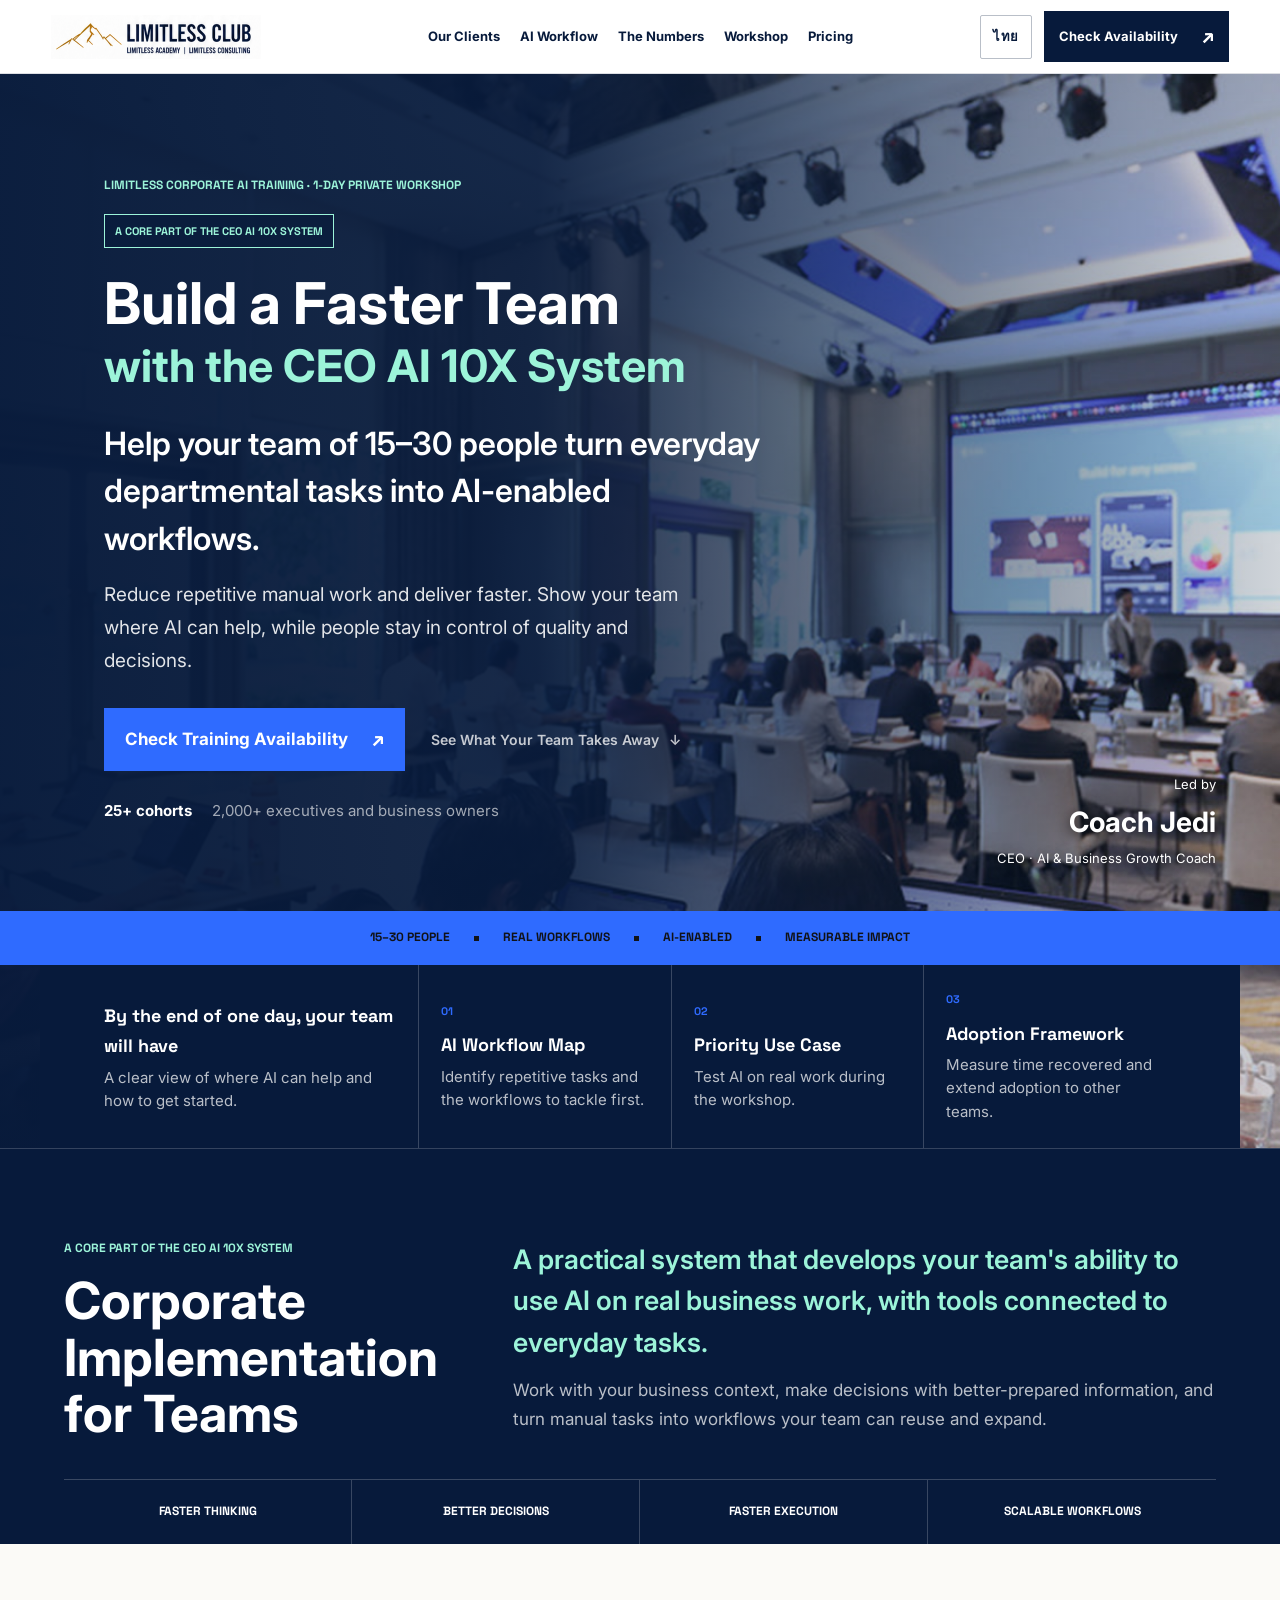
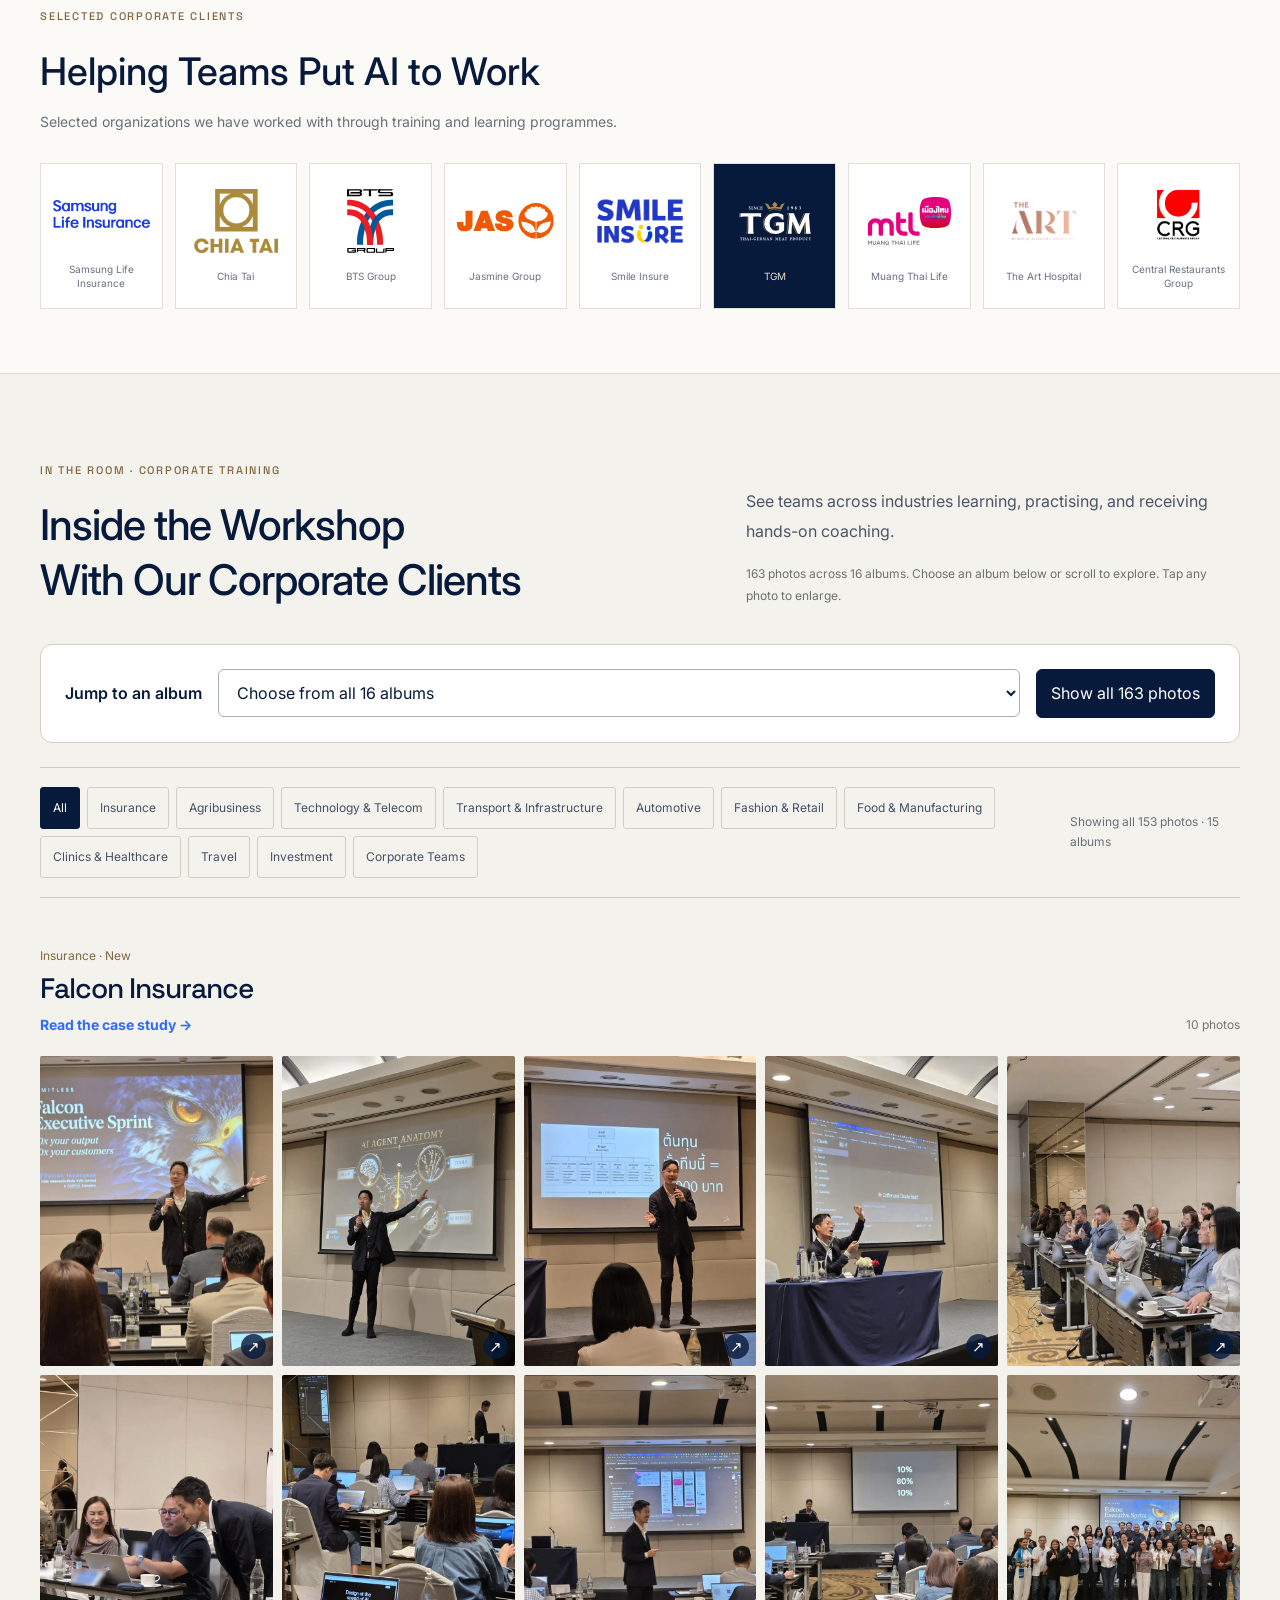
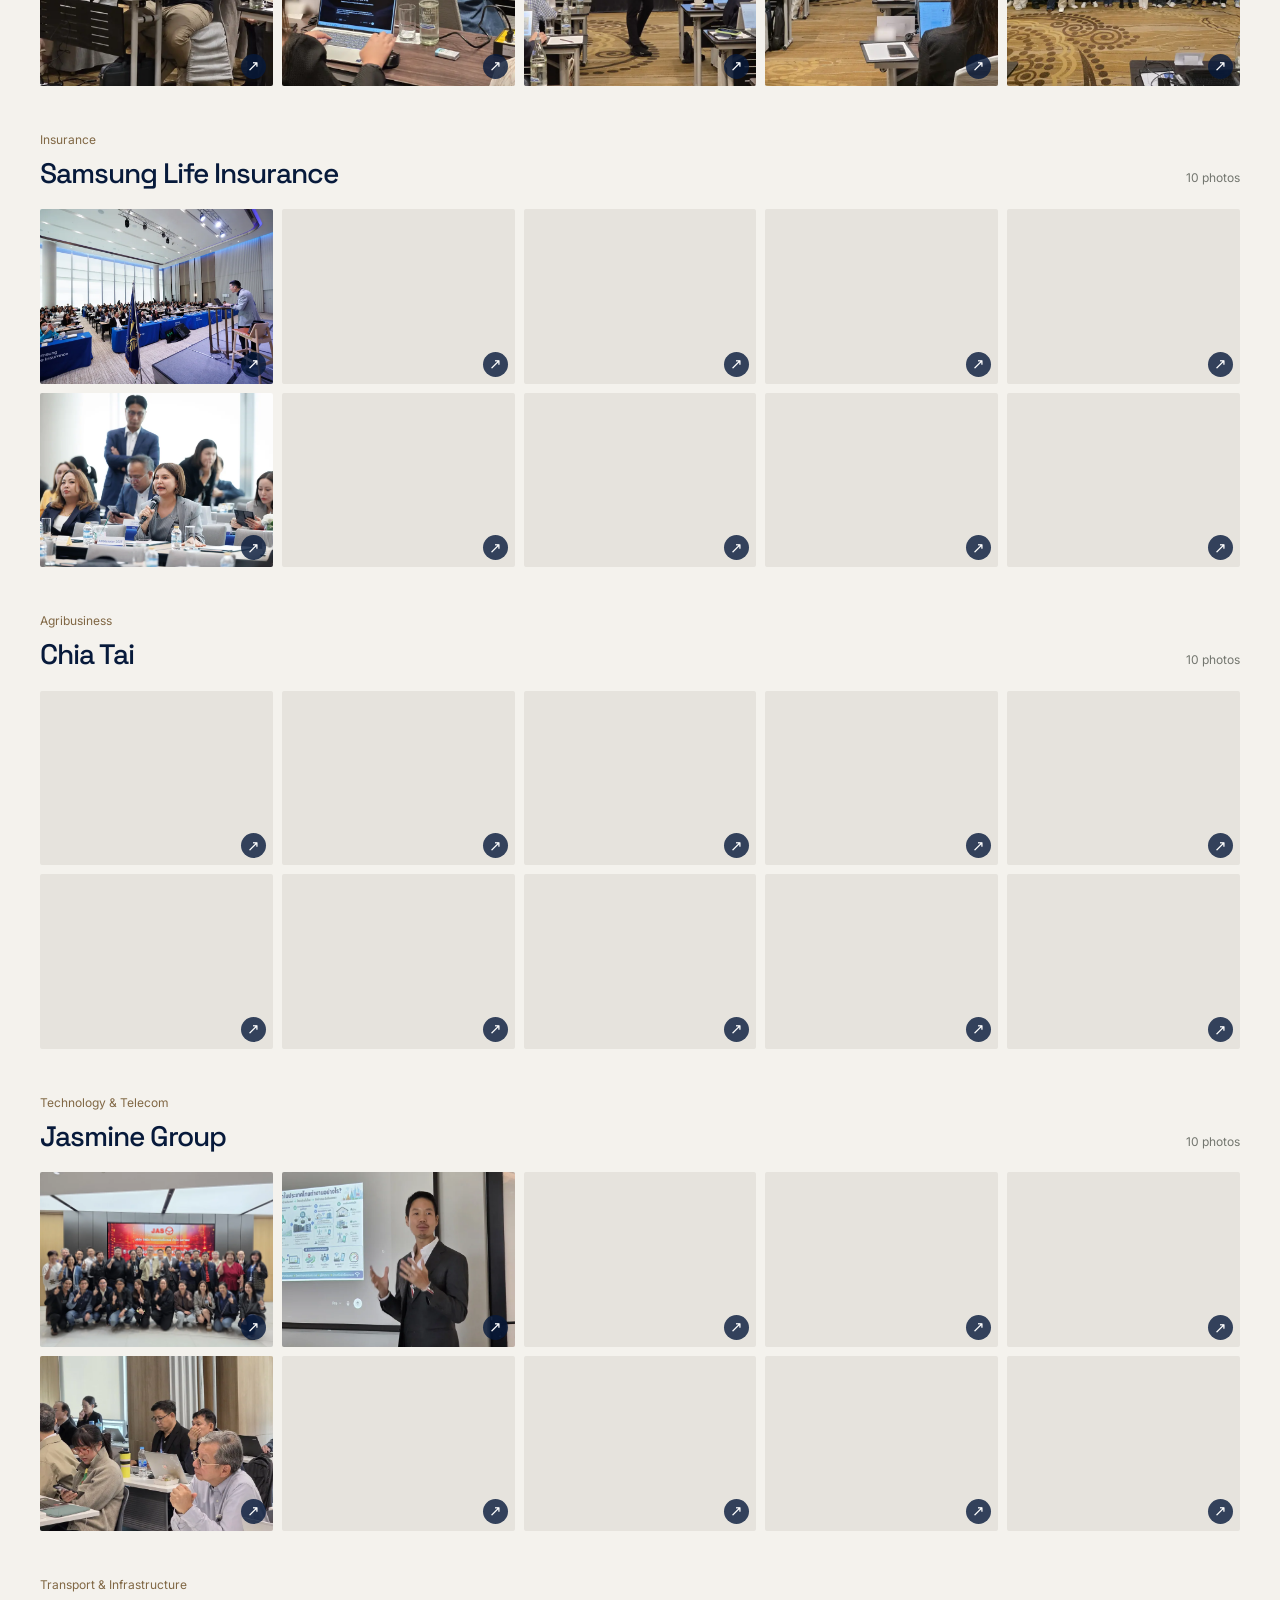
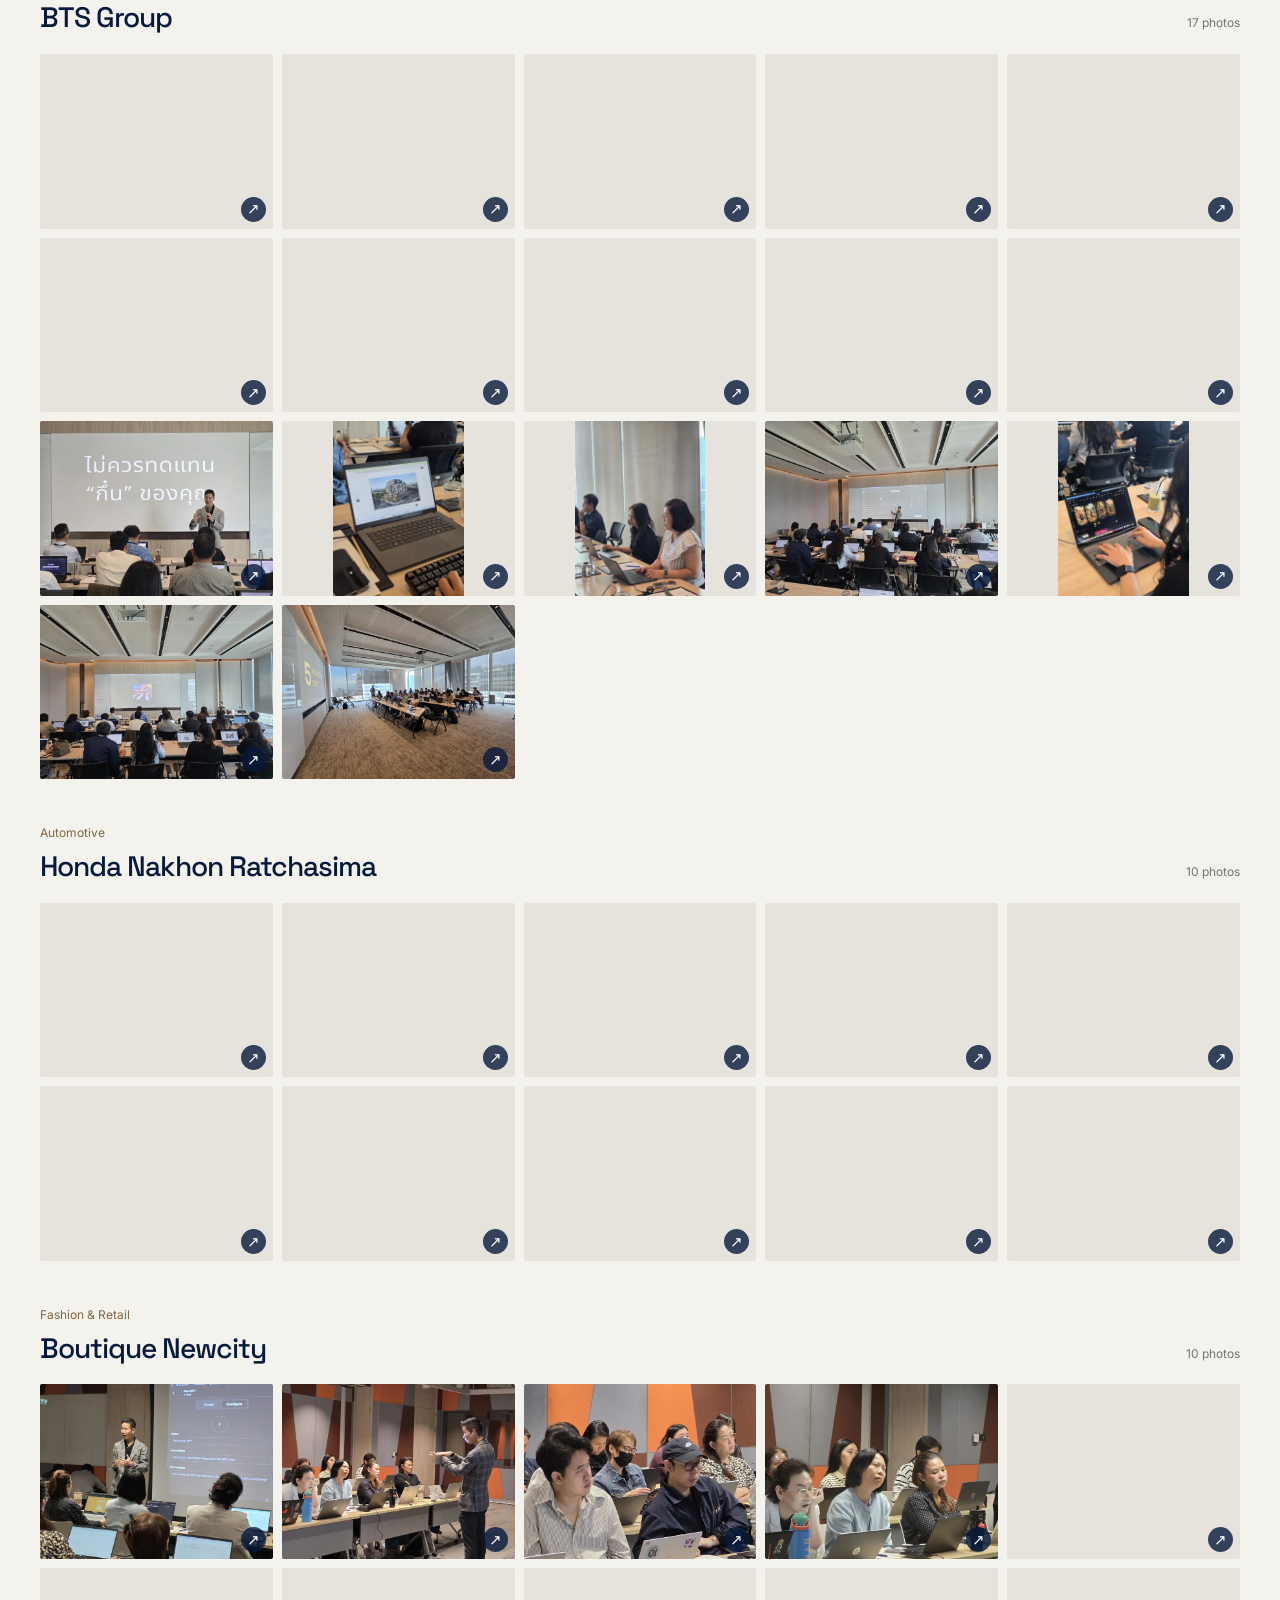
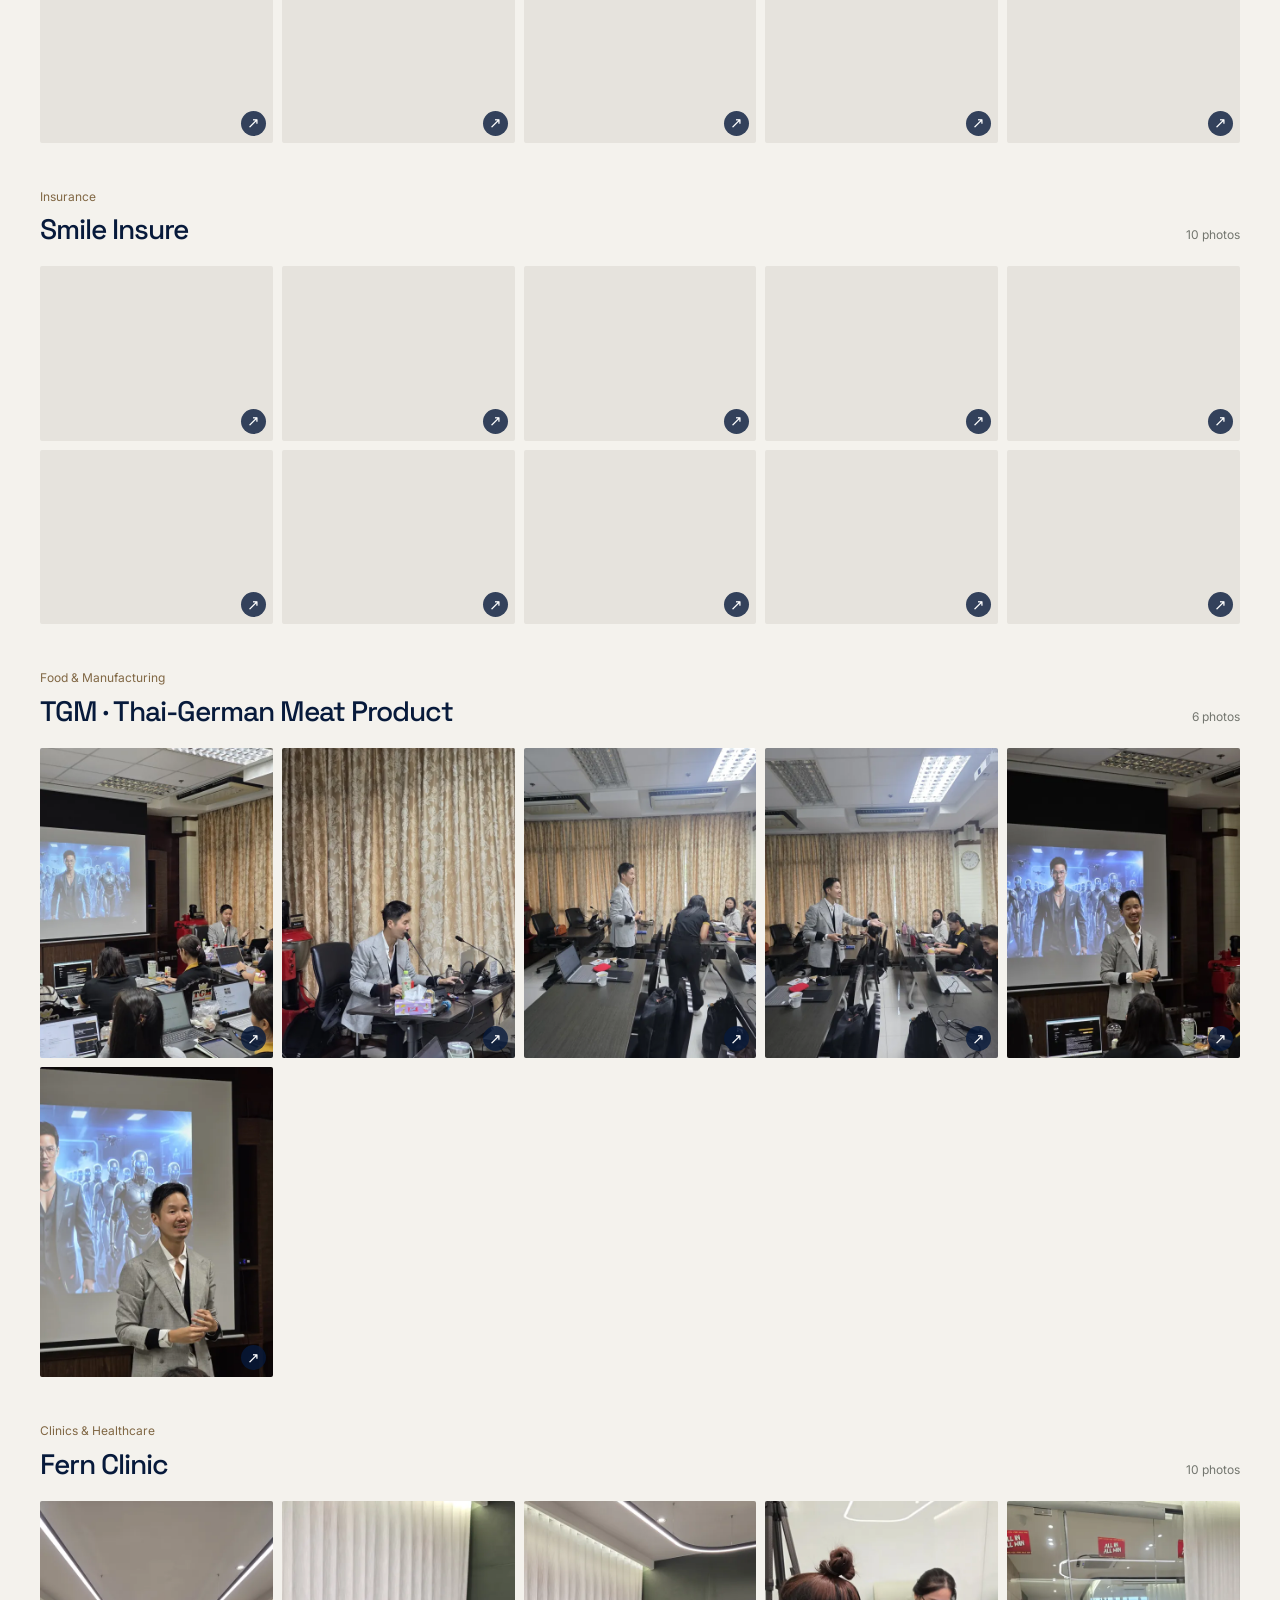
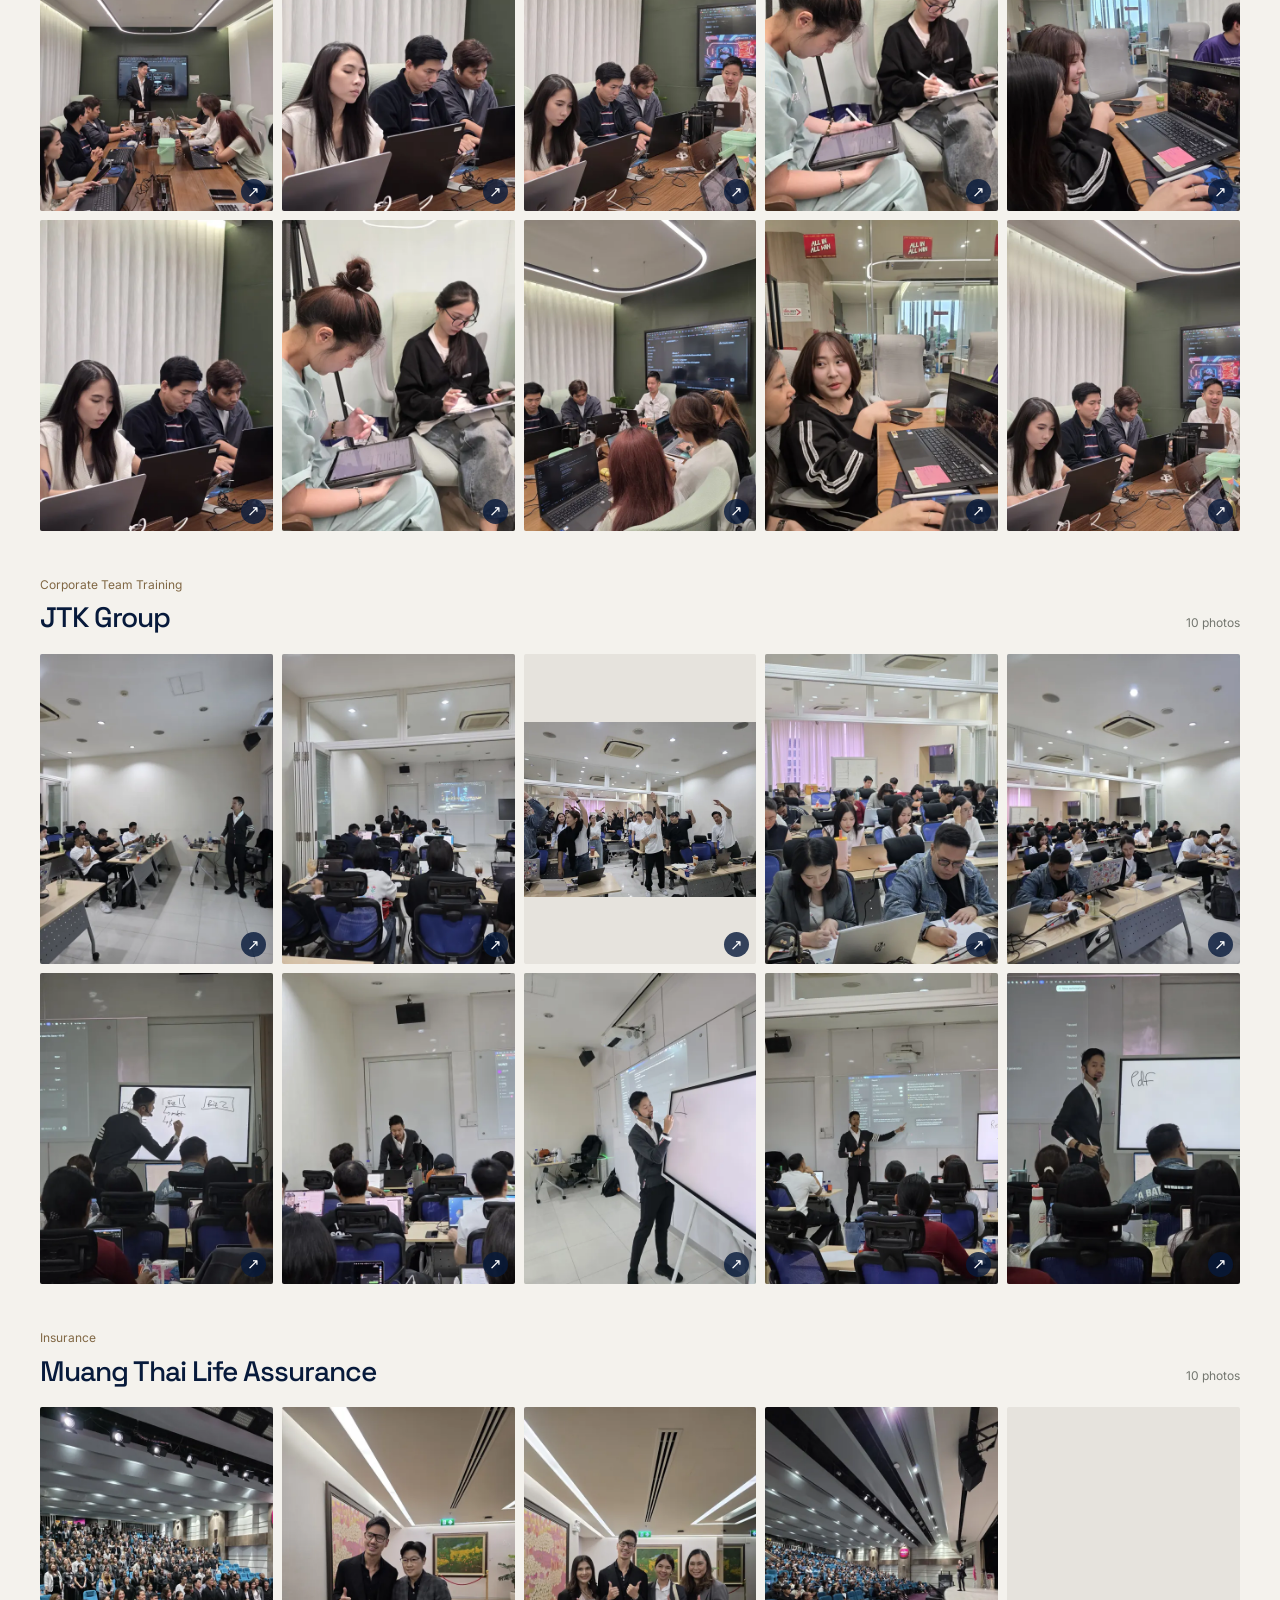
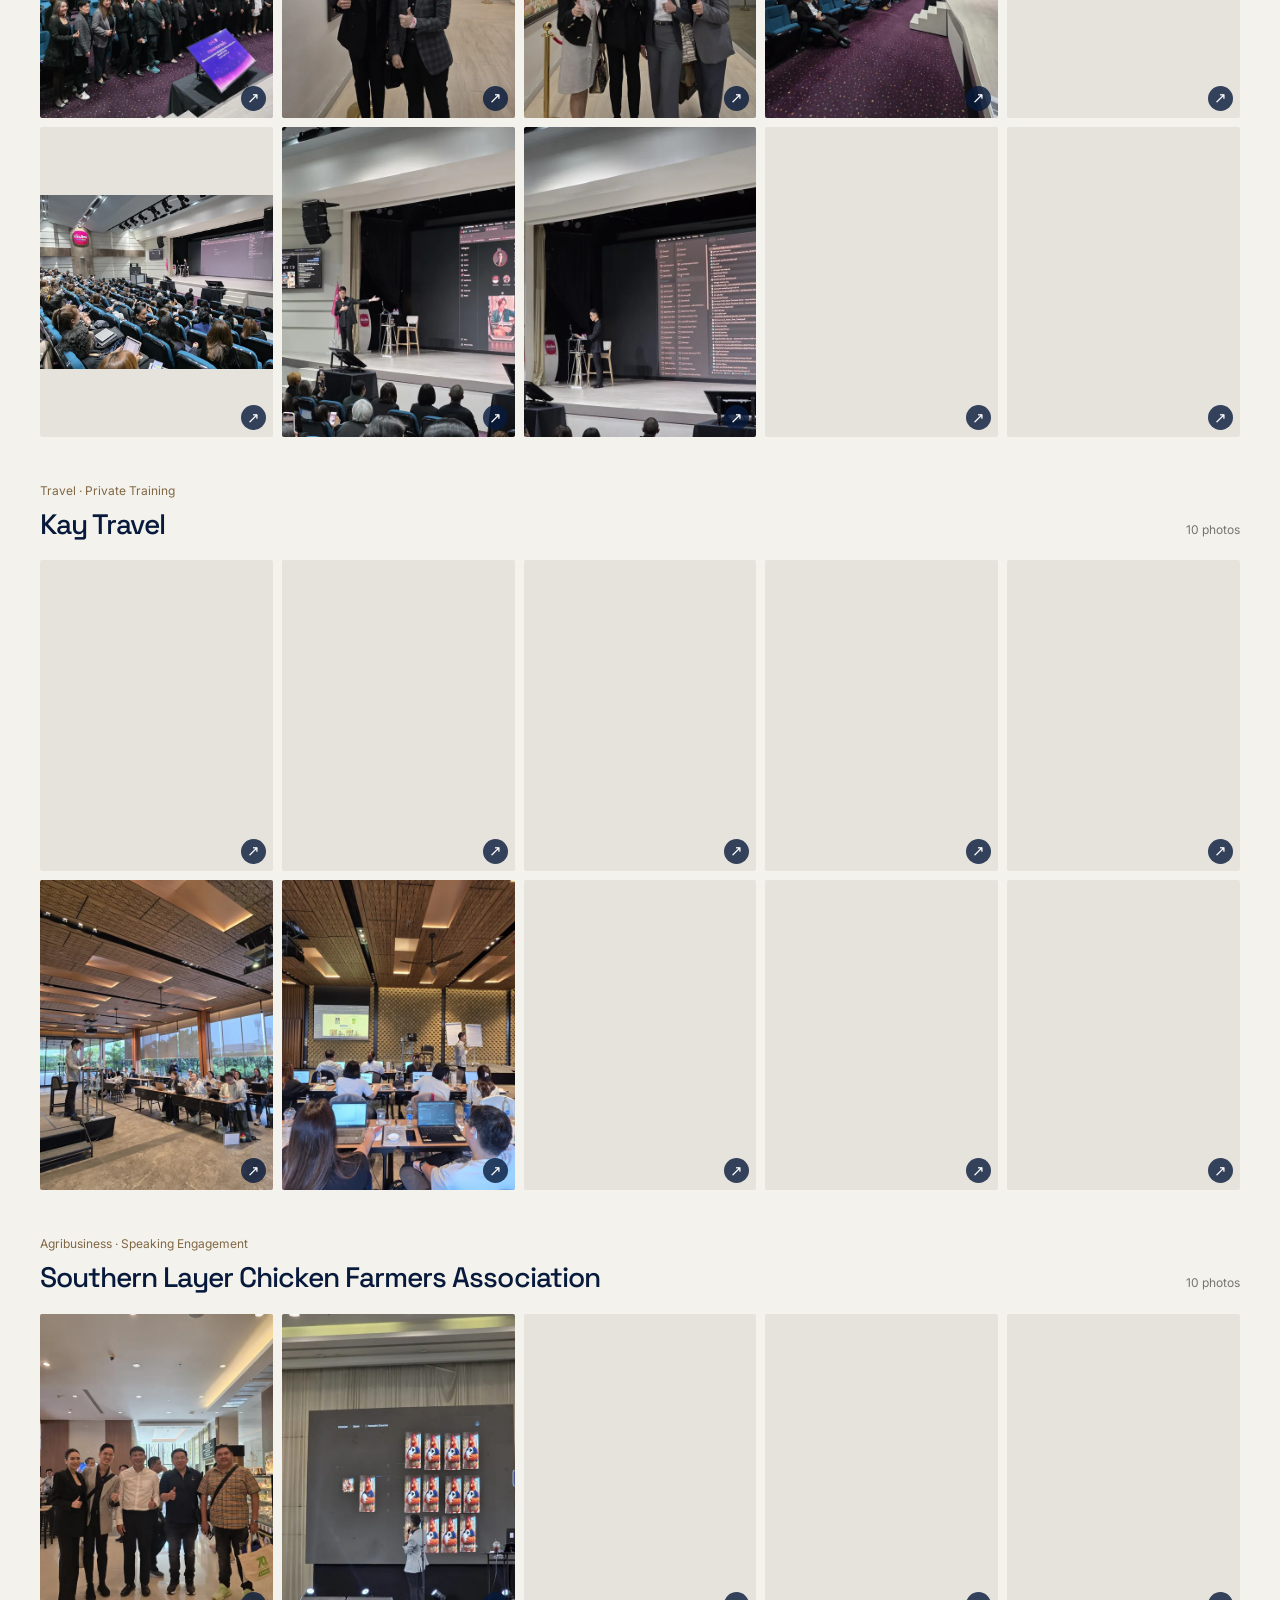
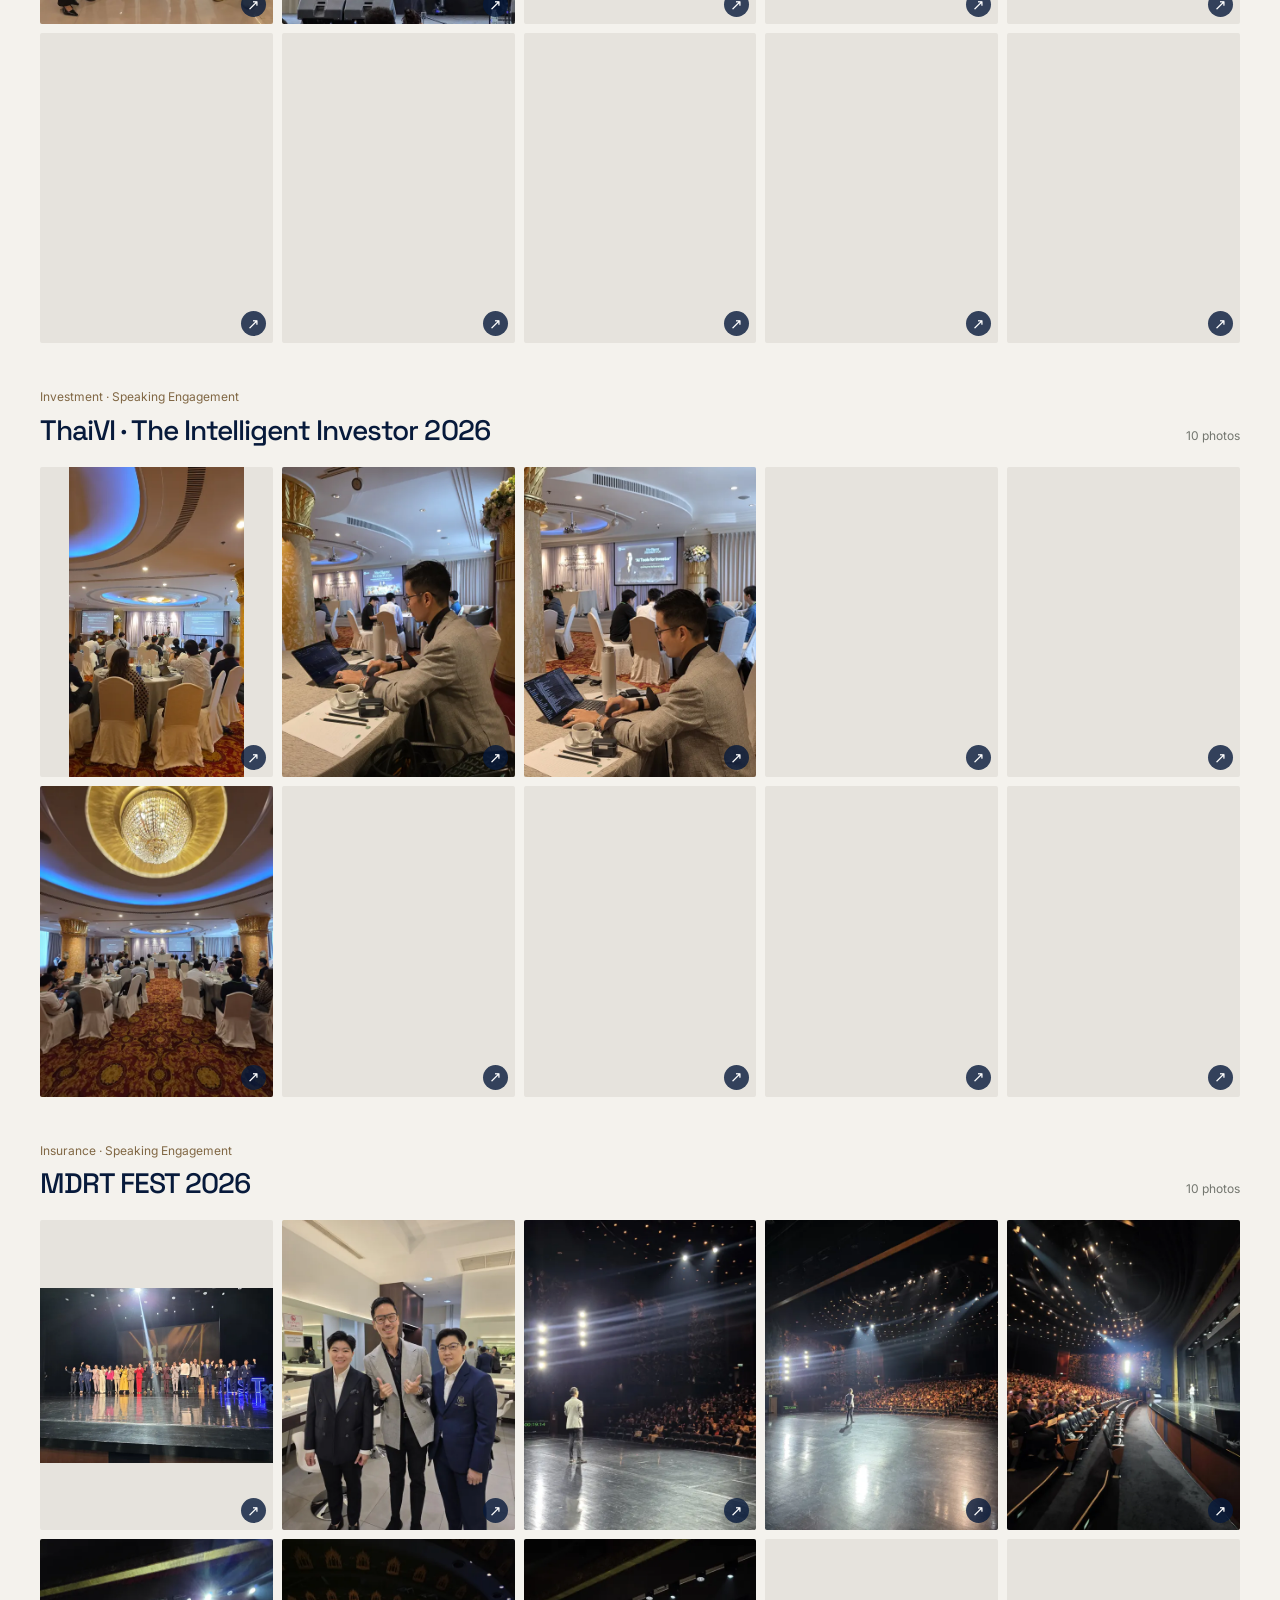
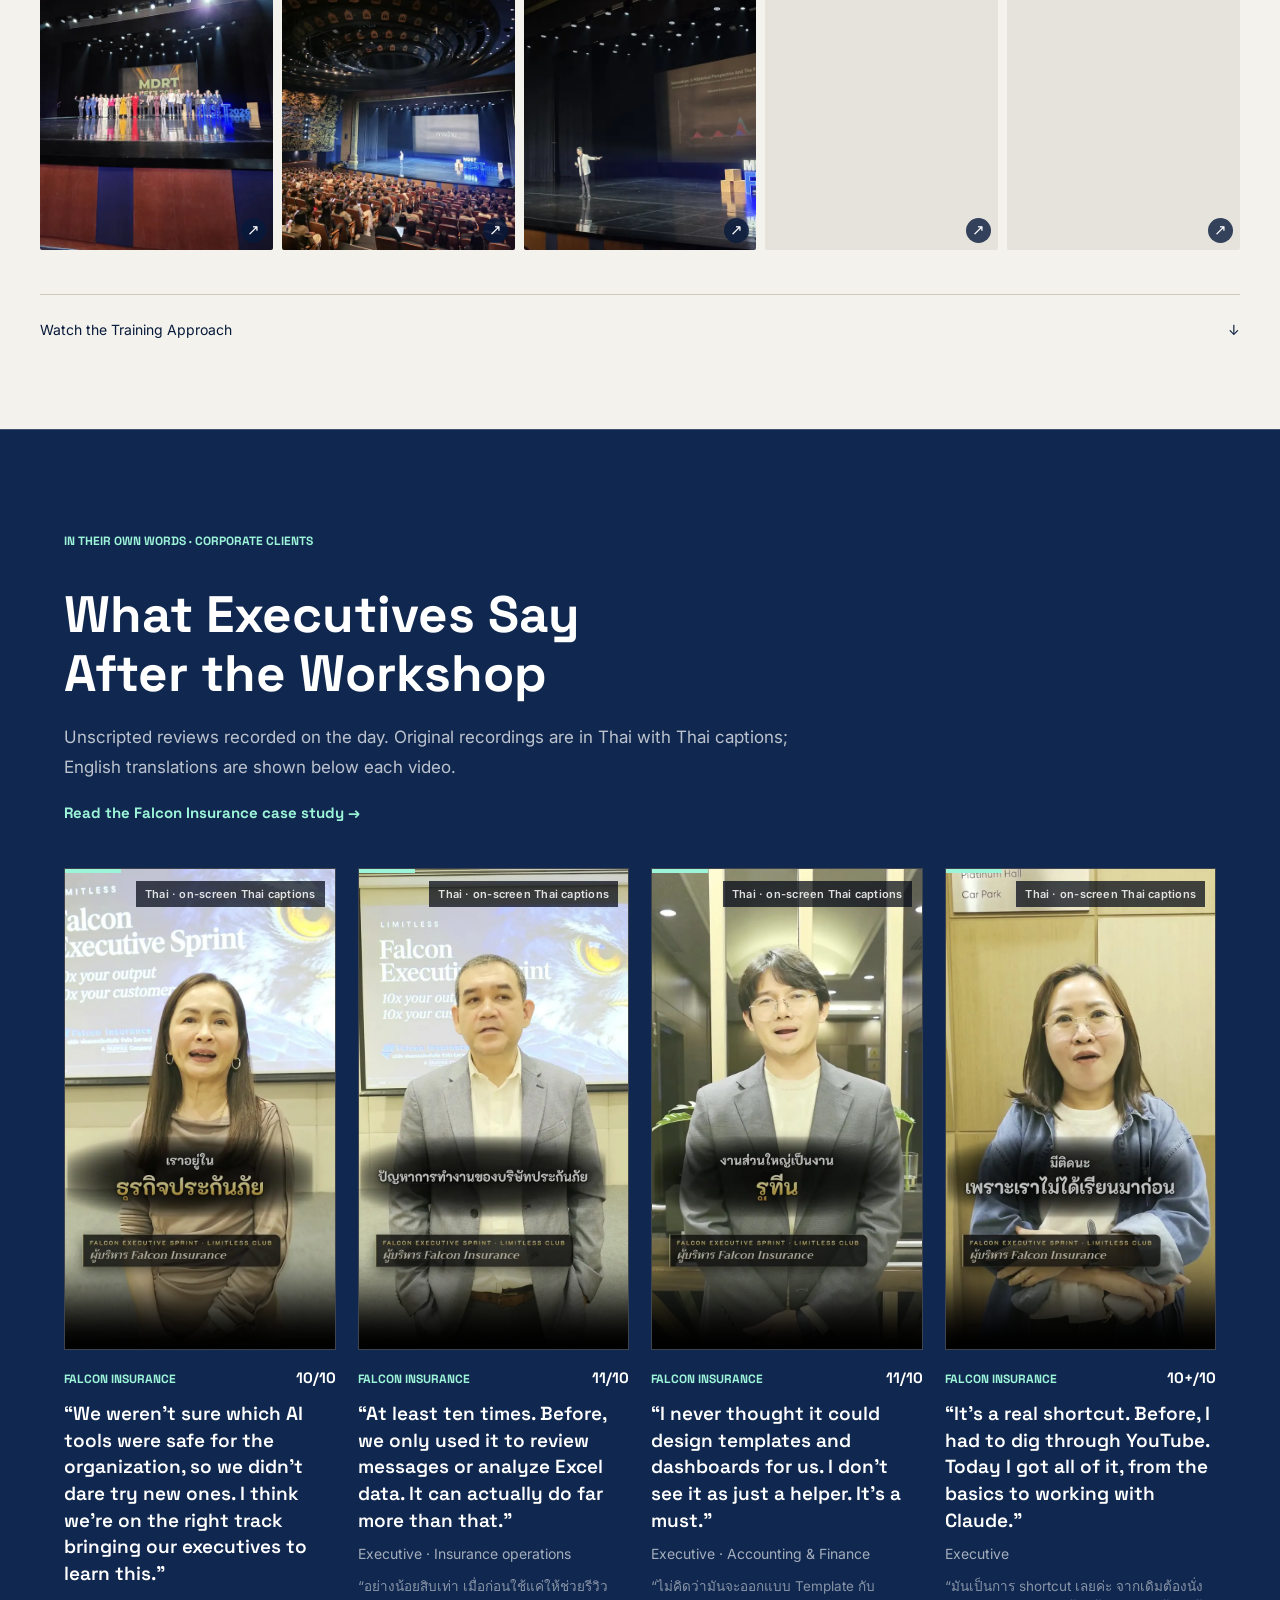
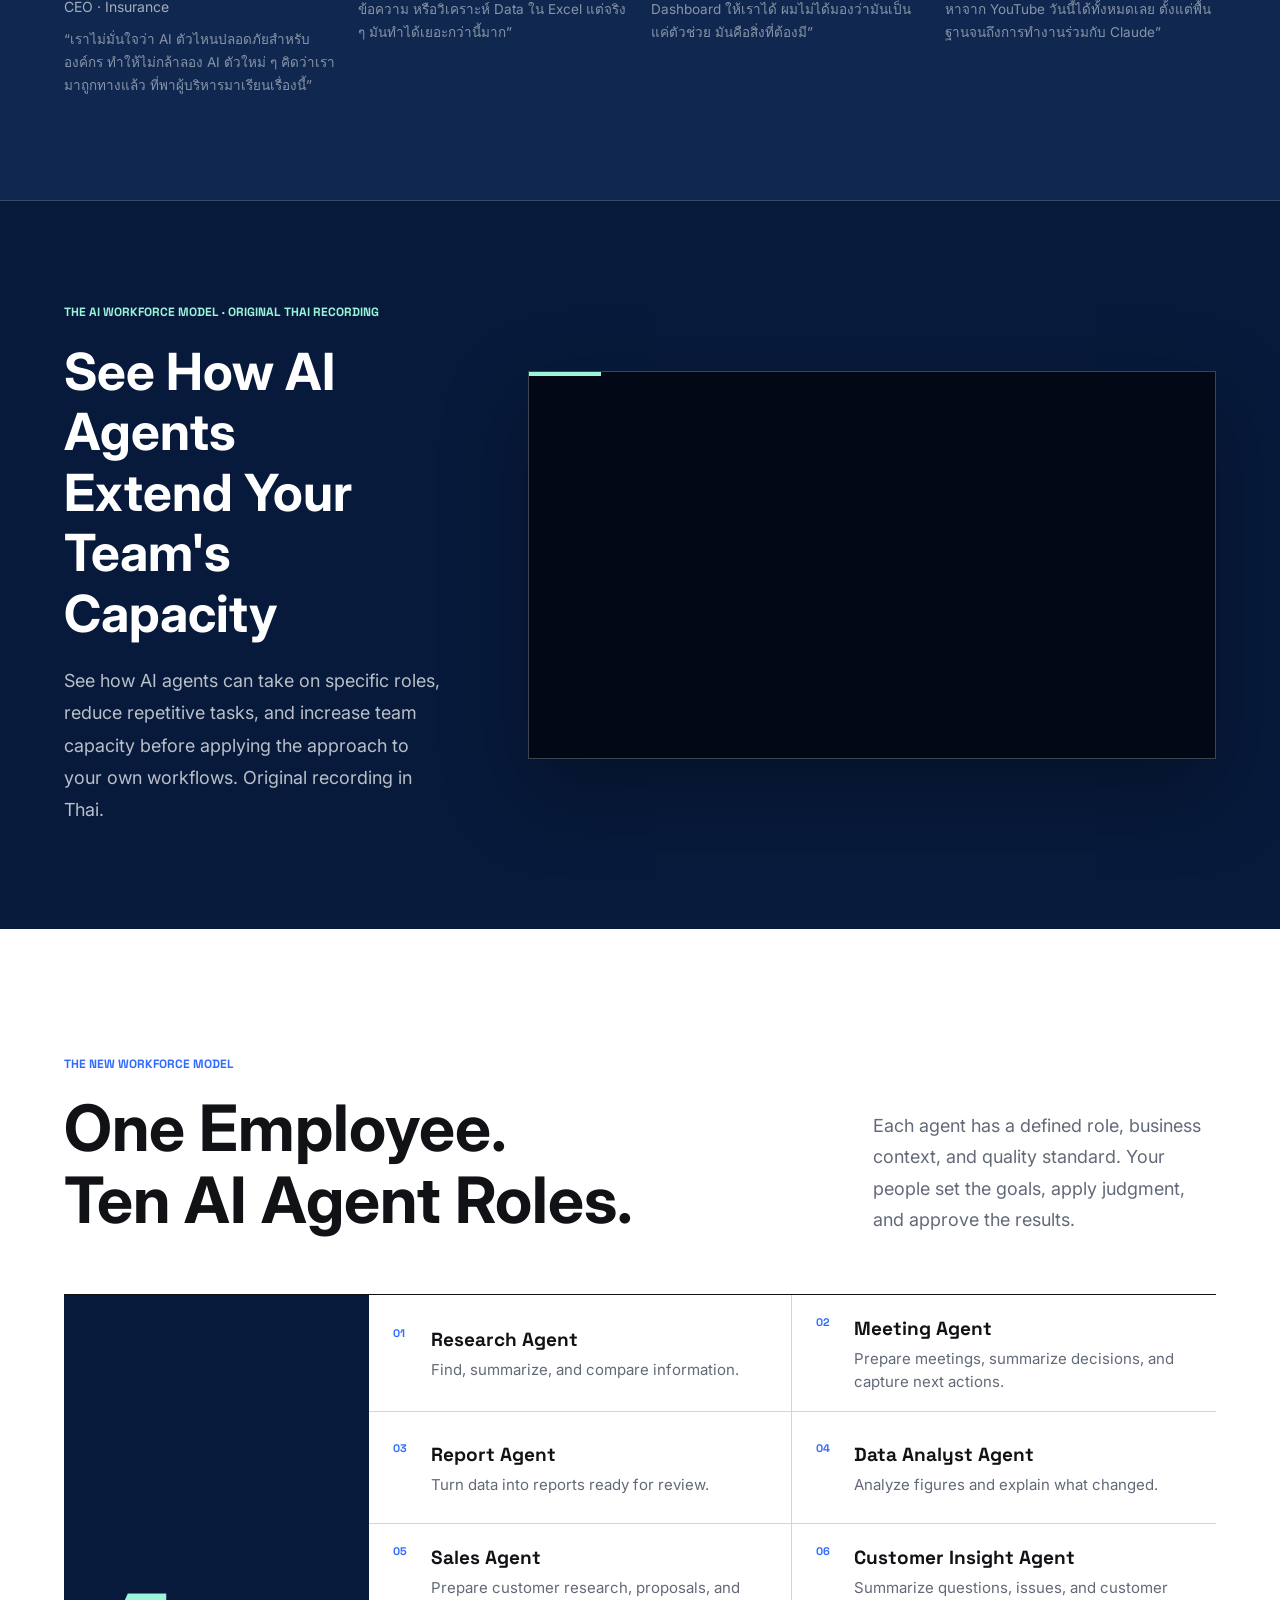
==== commit cce2d953: "Sync corporate training source with current live deployment" ====
--- a/en/index.html
+++ b/en/index.html
@@ -81,7 +81,7 @@
 <b>FASTER THINKING</b><b>BETTER DECISIONS</b><b>FASTER EXECUTION</b><b>SCALABLE WORKFLOWS</b>
 </div>
 </section>
-<section aria-labelledby="clients-title" class="client-logos" id="clients"><div class="client-logos__inner"><p class="training-gallery__eyebrow">SELECTED CORPORATE CLIENTS</p><h2 id="clients-title">Helping Teams Put AI to Work</h2><p class="client-logos__lead">Selected organizations we have worked with through training and learning programmes.</p><div class="client-logos__grid"><a aria-label="View training photos: Samsung Life Insurance" class="client-logos__item" href="#gallery-samsung"><img alt="Samsung Life Insurance" height="72" loading="lazy" src="assets/client-logos/samsung.png" width="180"/><span>Samsung Life Insurance</span></a><a aria-label="View training photos: Chia Tai" class="client-logos__item" href="#gallery-chia-tai"><img alt="Chia Tai" height="72" loading="lazy" src="assets/client-logos/chia-tai.png" width="180"/><span>Chia Tai</span></a><a aria-label="View training photos: BTS Group" class="client-logos__item" href="#gallery-bts"><img alt="BTS Group" height="72" loading="lazy" src="assets/client-logos/bts.svg" width="180"/><span>BTS Group</span></a><a aria-label="View training photos: Jasmine Group" class="client-logos__item" href="#gallery-jasmine"><img alt="Jasmine Group" height="72" loading="lazy" src="assets/client-logos/jasmine.svg" width="180"/><span>Jasmine Group</span></a><a aria-label="View training photos: Smile Insure" class="client-logos__item" href="#gallery-smile"><img alt="Smile Insure" height="72" loading="lazy" src="assets/client-logos/smile.png" width="180"/><span>Smile Insure</span></a><a aria-label="View training photos: TGM" class="client-logos__item" href="#gallery-tgm"><img alt="TGM" height="72" loading="lazy" src="assets/client-logos/tgm.svg" width="180"/><span>TGM</span></a><a aria-label="View training photos: Fern Clinic" class="client-logos__item" href="#gallery-fern"><img alt="Fern Clinic" height="72" loading="lazy" src="assets/client-logos/fern.png" width="180"/><span>Fern Clinic</span></a></div></div></section>
+<section aria-labelledby="clients-title" class="client-logos" id="clients"><div class="client-logos__inner"><p class="training-gallery__eyebrow">SELECTED CORPORATE CLIENTS</p><h2 id="clients-title">Helping Teams Put AI to Work</h2><p class="client-logos__lead">Selected organizations we have worked with through training and learning programmes.</p><div class="client-logos__grid"><a aria-label="View training photos: Samsung Life Insurance" class="client-logos__item" href="#gallery-samsung"><img alt="Samsung Life Insurance" height="72" loading="lazy" src="assets/client-logos/samsung.png" width="180"/><span>Samsung Life Insurance</span></a><a aria-label="View training photos: Chia Tai" class="client-logos__item" href="#gallery-chia-tai"><img alt="Chia Tai" height="72" loading="lazy" src="assets/client-logos/chia-tai.png" width="180"/><span>Chia Tai</span></a><a aria-label="View training photos: BTS Group" class="client-logos__item" href="#gallery-bts"><img alt="BTS Group" height="72" loading="lazy" src="assets/client-logos/bts.svg" width="180"/><span>BTS Group</span></a><a aria-label="View training photos: Jasmine Group" class="client-logos__item" href="#gallery-jasmine"><img alt="Jasmine Group" height="72" loading="lazy" src="assets/client-logos/jasmine.svg" width="180"/><span>Jasmine Group</span></a><a aria-label="View training photos: Smile Insure" class="client-logos__item" href="#gallery-smile"><img alt="Smile Insure" height="72" loading="lazy" src="assets/client-logos/smile.png" width="180"/><span>Smile Insure</span></a><a aria-label="View training photos: TGM" class="client-logos__item" href="#gallery-tgm"><img alt="TGM" height="72" loading="lazy" src="assets/client-logos/tgm.svg" width="180"/><span>TGM</span></a><div class="client-logos__item"><img alt="Muang Thai Life" height="72" loading="lazy" src="assets/client-logos/muang-thai-life.svg" width="180"/><span>Muang Thai Life</span></div><div class="client-logos__item"><img alt="The Art Hospital" height="72" loading="lazy" src="assets/client-logos/the-art-hospital.png" width="180"/><span>The Art Hospital</span></div><div class="client-logos__item"><img alt="Central Restaurants Group" height="72" loading="lazy" src="assets/client-logos/central-restaurants-group.png" width="180"/><span>Central Restaurants Group</span></div></div></div></section>
 <section aria-labelledby="gallery-title" class="training-gallery" id="gallery"><div class="training-gallery__inner"><header class="training-gallery__intro"><div><p class="training-gallery__eyebrow">IN THE ROOM · CORPORATE TRAINING</p><h2 id="gallery-title">Inside the Workshop<br/>With Our Corporate Clients</h2></div><div class="training-gallery__lead"><p>See teams across industries learning, practising, and receiving hands-on coaching.</p><p class="training-gallery__hint"><span data-gallery-total>153 photos across 15 albums</span>. Choose an album below or scroll to explore. Tap any photo to enlarge.</p></div></header><div class="training-gallery__navigation"><label for="gallery-album">Jump to an album</label><select id="gallery-album"><option value="">Choose from all 15 albums</option><!--client:falcon:option--><option value="gallery-falcon">Falcon Insurance · 10 photos</option><!--/client:falcon:option--><option value="gallery-samsung">Samsung Life Insurance · 10 photos</option><option value="gallery-chia-tai">Chia Tai · 10 photos</option><option value="gallery-jasmine">Jasmine Group · 10 photos</option><option value="gallery-bts">BTS Group · 17 photos</option><option value="gallery-honda">Honda Nakhon Ratchasima · 10 photos</option><option value="gallery-boutique">Boutique Newcity · 10 photos</option><option value="gallery-smile">Smile Insure · 10 photos</option><option value="gallery-tgm">TGM · Thai-German Meat Product · 6 photos</option><option value="gallery-fern">Fern Clinic · 10 photos</option><option value="gallery-jtk">JTK Group · 10 photos</option><option value="gallery-mtl">Muang Thai Life Assurance · 10 photos</option><option value="gallery-kay">Kay Travel · 10 photos</option><option value="gallery-poultry">Southern Layer Chicken Farmers Association · 10 photos</option><option value="gallery-thaivi">ThaiVI · The Intelligent Investor 2026 · 10 photos</option><option value="gallery-mdrt">MDRT FEST 2026 · 10 photos</option></select><button data-show-all-photos="" type="button">Show all <span data-gallery-count>153</span> photos</button></div><div class="training-gallery__toolbar"><div aria-label="Filter by industry" class="training-gallery__filters" hidden="" role="group"><button aria-pressed="true" data-industry-filter="all" type="button">All</button><button aria-pressed="false" data-industry-filter="insurance" type="button">Insurance</button><button aria-pressed="false" data-industry-filter="agriculture" type="button">Agribusiness</button><button aria-pressed="false" data-industry-filter="technology" type="button">Technology &amp; Telecom</button><button aria-pressed="false" data-industry-filter="transport" type="button">Transport &amp; Infrastructure</button><button aria-pressed="false" data-industry-filter="automotive" type="button">Automotive</button><button aria-pressed="false" data-industry-filter="retail" type="button">Fashion &amp; Retail</button><button aria-pressed="false" data-industry-filter="food" type="button">Food &amp; Manufacturing</button><button aria-pressed="false" data-industry-filter="healthcare" type="button">Clinics &amp; Healthcare</button><button aria-pressed="false" data-industry-filter="travel" type="button">Travel</button><button aria-pressed="false" data-industry-filter="investment" type="button">Investment</button><button aria-pressed="false" data-industry-filter="business" type="button">Corporate Teams</button></div><p aria-atomic="true" aria-live="polite" class="training-gallery__summary" role="status">Showing all 153 photos · 15 albums</p></div><!--client:falcon:album--><article aria-labelledby="gallery-falcon" class="training-gallery__company training-gallery__company--new" data-company="Falcon Insurance" data-industry="insurance"><header class="training-gallery__company-heading"><div><p class="training-gallery__industry">Insurance · New</p><h3 id="gallery-falcon">Falcon Insurance</h3><a class="training-gallery__case" href="cases/falcon.html">Read the case study →</a></div><span class="training-gallery__count">10 photos</span></header><div class="training-gallery__grid"><a aria-label="Enlarge photo: Falcon Insurance · Opening the Falcon Executive Sprint: 10x your output, 10x your customers" class="training-gallery__photo" data-caption="Falcon Insurance · Opening the Falcon Executive Sprint: 10x your output, 10x your customers" data-gallery-photo="" href="../assets/gallery/falcon-01-full.webp"><img alt="Falcon Insurance · Opening the Falcon Executive Sprint: 10x your output, 10x your customers" decoding="async" height="960" loading="lazy" src="../assets/gallery/falcon-01-thumb.webp" style="object-position:50% 35%" width="720"/><span aria-hidden="true" class="training-gallery__enlarge">↗</span></a><a aria-label="Enlarge photo: Falcon Insurance · An AI Agent has 4 parts: Brain, Tools, Skills and Scheduled Tasks" class="training-gallery__photo" data-caption="Falcon Insurance · An AI Agent has 4 parts: Brain, Tools, Skills and Scheduled Tasks" data-gallery-photo="" href="../assets/gallery/falcon-02-full.webp"><img alt="Falcon Insurance · An AI Agent has 4 parts: Brain, Tools, Skills and Scheduled Tasks" decoding="async" height="960" loading="lazy" src="../assets/gallery/falcon-02-thumb.webp" style="object-position:50% 45%" width="720"/><span aria-hidden="true" class="training-gallery__enlarge">↗</span></a><a aria-label="Enlarge photo: Falcon Insurance · A sample AI Agent team chart with clear roles, like a real team" class="training-gallery__photo" data-caption="Falcon Insurance · A sample AI Agent team chart with clear roles, like a real team" data-gallery-photo="" href="../assets/gallery/falcon-03-full.webp"><img alt="Falcon Insurance · A sample AI Agent team chart with clear roles, like a real team" decoding="async" height="960" loading="lazy" src="../assets/gallery/falcon-03-thumb.webp" style="object-position:50% 40%" width="720"/><span aria-hidden="true" class="training-gallery__enlarge">↗</span></a><a aria-label="Enlarge photo: Falcon Insurance · Live demo in Claude: Projects, Artifacts, Scheduled and Customize" class="training-gallery__photo" data-caption="Falcon Insurance · Live demo in Claude: Projects, Artifacts, Scheduled and Customize" data-gallery-photo="" href="../assets/gallery/falcon-04-full.webp"><img alt="Falcon Insurance · Live demo in Claude: Projects, Artifacts, Scheduled and Customize" decoding="async" height="960" loading="lazy" src="../assets/gallery/falcon-04-thumb.webp" style="object-position:50% 50%" width="720"/><span aria-hidden="true" class="training-gallery__enlarge">↗</span></a><a aria-label="Enlarge photo: Falcon Insurance · Executives following the morning live demo" class="training-gallery__photo" data-caption="Falcon Insurance · Executives following the morning live demo" data-gallery-photo="" href="../assets/gallery/falcon-05-full.webp"><img alt="Falcon Insurance · Executives following the morning live demo" decoding="async" height="960" loading="lazy" src="../assets/gallery/falcon-05-thumb.webp" style="object-position:50% 60%" width="720"/><span aria-hidden="true" class="training-gallery__enlarge">↗</span></a><a aria-label="Enlarge photo: Falcon Insurance · One-on-one coaching during practice with sample files" class="training-gallery__photo" data-caption="Falcon Insurance · One-on-one coaching during practice with sample files" data-gallery-photo="" href="../assets/gallery/falcon-06-full.webp"><img alt="Falcon Insurance · One-on-one coaching during practice with sample files" decoding="async" height="960" loading="lazy" src="../assets/gallery/falcon-06-thumb.webp" style="object-position:50% 50%" width="720"/><span aria-hidden="true" class="training-gallery__enlarge">↗</span></a><a aria-label="Enlarge photo: Falcon Insurance · Claims-intake web lab: designing the screens with Google Stitch" class="training-gallery__photo" data-caption="Falcon Insurance · Claims-intake web lab: designing the screens with Google Stitch" data-gallery-photo="" href="../assets/gallery/falcon-07-full.webp"><img alt="Falcon Insurance · Claims-intake web lab: designing the screens with Google Stitch" decoding="async" height="960" loading="lazy" src="../assets/gallery/falcon-07-thumb.webp" style="object-position:50% 60%" width="720"/><span aria-hidden="true" class="training-gallery__enlarge">↗</span></a><a aria-label="Enlarge photo: Falcon Insurance · Sample claim screens designed by AI during the class" class="training-gallery__photo" data-caption="Falcon Insurance · Sample claim screens designed by AI during the class" data-gallery-photo="" href="../assets/gallery/falcon-08-full.webp"><img alt="Falcon Insurance · Sample claim screens designed by AI during the class" decoding="async" height="960" loading="lazy" src="../assets/gallery/falcon-08-thumb.webp" style="object-position:50% 45%" width="720"/><span aria-hidden="true" class="training-gallery__enlarge">↗</span></a><a aria-label="Enlarge photo: Falcon Insurance · The 10/80/10 rule: people start 10%, AI does 80%, people check 10%" class="training-gallery__photo" data-caption="Falcon Insurance · The 10/80/10 rule: people start 10%, AI does 80%, people check 10%" data-gallery-photo="" href="../assets/gallery/falcon-09-full.webp"><img alt="Falcon Insurance · The 10/80/10 rule: people start 10%, AI does 80%, people check 10%" decoding="async" height="960" loading="lazy" src="../assets/gallery/falcon-09-thumb.webp" style="object-position:50% 45%" width="720"/><span aria-hidden="true" class="training-gallery__enlarge">↗</span></a><a aria-label="Enlarge photo: Falcon Insurance · Group photo closing the Falcon Executive Sprint" class="training-gallery__photo" data-caption="Falcon Insurance · Group photo closing the Falcon Executive Sprint" data-gallery-photo="" href="../assets/gallery/falcon-10-full.webp"><img alt="Falcon Insurance · Group photo closing the Falcon Executive Sprint" decoding="async" height="960" loading="lazy" src="../assets/gallery/falcon-10-thumb.webp" style="object-position:50% 50%" width="720"/><span aria-hidden="true" class="training-gallery__enlarge">↗</span></a></div></article><!--/client:falcon:album--><article aria-labelledby="gallery-samsung" class="training-gallery__company" data-company="Samsung Life Insurance" data-industry="insurance"><header class="training-gallery__company-heading"><div><p class="training-gallery__industry">Insurance</p><h3 id="gallery-samsung">Samsung Life Insurance</h3></div><span class="training-gallery__count">10 photos</span></header><div class="training-gallery__grid"><a aria-label="Enlarge photo: Samsung Life Insurance · Presentation and audience" class="training-gallery__photo" data-caption="Samsung Life Insurance · Presentation and audience" data-gallery-photo="" href="../assets/gallery/samsung-01-full.webp"><img alt="Samsung Life Insurance · Presentation and audience" decoding="async" height="1365" loading="lazy" src="../assets/gallery/samsung-01-thumb.webp" style="object-position:50% 50%" width="2048"/><span aria-hidden="true" class="training-gallery__enlarge">↗</span></a><a aria-label="Enlarge photo: Samsung Life Insurance · Coach presenting on stage" class="training-gallery__photo" data-caption="Samsung Life Insurance · Coach presenting on stage" data-gallery-photo="" href="../assets/gallery/samsung-02-full.webp"><img alt="Samsung Life Insurance · Coach presenting on stage" decoding="async" height="2048" loading="lazy" src="../assets/gallery/samsung-02-thumb.webp" style="object-position:50% 45%" width="1365"/><span aria-hidden="true" class="training-gallery__enlarge">↗</span></a><a aria-label="Enlarge photo: Samsung Life Insurance · Presentation and discussion with participants" class="training-gallery__photo" data-caption="Samsung Life Insurance · Presentation and discussion with participants" data-gallery-photo="" href="../assets/gallery/samsung-03-full.webp"><img alt="Samsung Life Insurance · Presentation and discussion with participants" decoding="async" height="1365" loading="lazy" src="../assets/gallery/samsung-03-thumb.webp" style="object-position:50% 50%" width="2048"/><span aria-hidden="true" class="training-gallery__enlarge">↗</span></a><a aria-label="Enlarge photo: Samsung Life Insurance · Live demonstration during the presentation" class="training-gallery__photo" data-caption="Samsung Life Insurance · Live demonstration during the presentation" data-gallery-photo="" href="../assets/gallery/samsung-04-full.webp"><img alt="Samsung Life Insurance · Live demonstration during the presentation" decoding="async" height="1365" loading="lazy" src="../assets/gallery/samsung-04-thumb.webp" style="object-position:50% 50%" width="2048"/><span aria-hidden="true" class="training-gallery__enlarge">↗</span></a><a aria-label="Enlarge photo: Samsung Life Insurance · Participants following the presentation" class="training-gallery__photo" data-caption="Samsung Life Insurance · Participants following the presentation" data-gallery-photo="" href="../assets/gallery/samsung-05-full.webp"><img alt="Samsung Life Insurance · Participants following the presentation" decoding="async" height="1365" loading="lazy" src="../assets/gallery/samsung-05-thumb.webp" style="object-position:50% 50%" width="2048"/><span aria-hidden="true" class="training-gallery__enlarge">↗</span></a><a aria-label="Enlarge photo: Samsung Life Insurance · Participants exchanging ideas" class="training-gallery__photo" data-caption="Samsung Life Insurance · Participants exchanging ideas" data-gallery-photo="" href="../assets/gallery/samsung-06-full.webp"><img alt="Samsung Life Insurance · Participants exchanging ideas" decoding="async" height="1365" loading="lazy" src="../assets/gallery/samsung-06-thumb.webp" style="object-position:50% 50%" width="2048"/><span aria-hidden="true" class="training-gallery__enlarge">↗</span></a><a aria-label="Enlarge photo: Samsung Life Insurance · Coach talking with participants" class="training-gallery__photo" data-caption="Samsung Life Insurance · Coach talking with participants" data-gallery-photo="" href="../assets/gallery/samsung-07-full.webp"><img alt="Samsung Life Insurance · Coach talking with participants" decoding="async" height="1365" loading="lazy" src="../assets/gallery/samsung-07-thumb.webp" style="object-position:50% 50%" width="2048"/><span aria-hidden="true" class="training-gallery__enlarge">↗</span></a><a aria-label="Enlarge photo: Samsung Life Insurance · Learning through on-screen examples" class="training-gallery__photo" data-caption="Samsung Life Insurance · Learning through on-screen examples" data-gallery-photo="" href="../assets/gallery/samsung-08-full.webp"><img alt="Samsung Life Insurance · Learning through on-screen examples" decoding="async" height="1365" loading="lazy" src="../assets/gallery/samsung-08-thumb.webp" style="object-position:50% 50%" width="2048"/><span aria-hidden="true" class="training-gallery__enlarge">↗</span></a><a aria-label="Enlarge photo: Samsung Life Insurance · Group photo with participants" class="training-gallery__photo" data-caption="Samsung Life Insurance · Group photo with participants" data-gallery-photo="" href="../assets/gallery/samsung-09-full.webp"><img alt="Samsung Life Insurance · Group photo with participants" decoding="async" height="1365" loading="lazy" src="../assets/gallery/samsung-09-thumb.webp" style="object-position:50% 50%" width="2048"/><span aria-hidden="true" class="training-gallery__enlarge">↗</span></a><a aria-label="Enlarge photo: Samsung Life Insurance · Coach explaining the approach to the class" class="training-gallery__photo" data-caption="Samsung Life Insurance · Coach explaining the approach to the class" data-gallery-photo="" href="../assets/gallery/samsung-10-full.webp"><img alt="Samsung Life Insurance · Coach explaining the approach to the class" decoding="async" height="1365" loading="lazy" src="../assets/gallery/samsung-10-thumb.webp" style="object-position:50% 50%" width="2048"/><span aria-hidden="true" class="training-gallery__enlarge">↗</span></a></div></article><article aria-labelledby="gallery-chia-tai" class="training-gallery__company" data-company="Chia Tai" data-industry="agriculture"><header class="training-gallery__company-heading"><div><p class="training-gallery__industry">Agribusiness</p><h3 id="gallery-chia-tai">Chia Tai</h3></div><span class="training-gallery__count">10 photos</span></header><div class="training-gallery__grid"><a aria-label="Enlarge photo: Chia Tai · Coach guiding the team's learning" class="training-gallery__photo" data-caption="Chia Tai · Coach guiding the team's learning" data-gallery-photo="" href="../assets/gallery/chia-tai-01-full.webp"><img alt="Chia Tai · Coach guiding the team's learning" decoding="async" height="3648" loading="lazy" src="../assets/gallery/chia-tai-01-thumb.webp" style="object-position:50% 50%" width="5472"/><span aria-hidden="true" class="training-gallery__enlarge">↗</span></a><a aria-label="Enlarge photo: Chia Tai · Participants discussing with the coach" class="training-gallery__photo" data-caption="Chia Tai · Participants discussing with the coach" data-gallery-photo="" href="../assets/gallery/chia-tai-02-full.webp"><img alt="Chia Tai · Participants discussing with the coach" decoding="async" height="3648" loading="lazy" src="../assets/gallery/chia-tai-02-thumb.webp" style="object-position:50% 50%" width="5472"/><span aria-hidden="true" class="training-gallery__enlarge">↗</span></a><a aria-label="Enlarge photo: Chia Tai · Explaining the lesson during the workshop" class="training-gallery__photo" data-caption="Chia Tai · Explaining the lesson during the workshop" data-gallery-photo="" href="../assets/gallery/chia-tai-03-full.webp"><img alt="Chia Tai · Explaining the lesson during the workshop" decoding="async" height="5472" loading="lazy" src="../assets/gallery/chia-tai-03-thumb.webp" style="object-position:50% 35%" width="3648"/><span aria-hidden="true" class="training-gallery__enlarge">↗</span></a><a aria-label="Enlarge photo: Chia Tai · Coach providing guidance during practice" class="training-gallery__photo" data-caption="Chia Tai · Coach providing guidance during practice" data-gallery-photo="" href="../assets/gallery/chia-tai-04-full.webp"><img alt="Chia Tai · Coach providing guidance during practice" decoding="async" height="5472" loading="lazy" src="../assets/gallery/chia-tai-04-thumb.webp" style="object-position:50% 65%" width="3648"/><span aria-hidden="true" class="training-gallery__enlarge">↗</span></a><a aria-label="Enlarge photo: Chia Tai · Coach supporting the team's practical work" class="training-gallery__photo" data-caption="Chia Tai · Coach supporting the team's practical work" data-gallery-photo="" href="../assets/gallery/chia-tai-05-full.webp"><img alt="Chia Tai · Coach supporting the team's practical work" decoding="async" height="5472" loading="lazy" src="../assets/gallery/chia-tai-05-thumb.webp" style="object-position:50% 65%" width="3648"/><span aria-hidden="true" class="training-gallery__enlarge">↗</span></a><a aria-label="Enlarge photo: Chia Tai · Participants practising together" class="training-gallery__photo" data-caption="Chia Tai · Participants practising together" data-gallery-photo="" href="../assets/gallery/chia-tai-06-full.webp"><img alt="Chia Tai · Participants practising together" decoding="async" height="3648" loading="lazy" src="../assets/gallery/chia-tai-06-thumb.webp" style="object-position:50% 50%" width="5472"/><span aria-hidden="true" class="training-gallery__enlarge">↗</span></a><a aria-label="Enlarge photo: Chia Tai · Demonstrating practical AI applications" class="training-gallery__photo" data-caption="Chia Tai · Demonstrating practical AI applications" data-gallery-photo="" href="../assets/gallery/chia-tai-07-full.webp"><img alt="Chia Tai · Demonstrating practical AI applications" decoding="async" height="3648" loading="lazy" src="../assets/gallery/chia-tai-07-thumb.webp" style="object-position:50% 50%" width="5472"/><span aria-hidden="true" class="training-gallery__enlarge">↗</span></a><a aria-label="Enlarge photo: Chia Tai · Explaining a workflow through examples" class="training-gallery__photo" data-caption="Chia Tai · Explaining a workflow through examples" data-gallery-photo="" href="../assets/gallery/chia-tai-08-full.webp"><img alt="Chia Tai · Explaining a workflow through examples" decoding="async" height="5472" loading="lazy" src="../assets/gallery/chia-tai-08-thumb.webp" style="object-position:50% 65%" width="3648"/><span aria-hidden="true" class="training-gallery__enlarge">↗</span></a><a aria-label="Enlarge photo: Chia Tai · Presentation and classroom discussion" class="training-gallery__photo" data-caption="Chia Tai · Presentation and classroom discussion" data-gallery-photo="" href="../assets/gallery/chia-tai-09-full.webp"><img alt="Chia Tai · Presentation and classroom discussion" decoding="async" height="3648" loading="lazy" src="../assets/gallery/chia-tai-09-thumb.webp" style="object-position:50% 50%" width="5472"/><span aria-hidden="true" class="training-gallery__enlarge">↗</span></a><a aria-label="Enlarge photo: Chia Tai · Team learning and working together" class="training-gallery__photo" data-caption="Chia Tai · Team learning and working together" data-gallery-photo="" href="../assets/gallery/chia-tai-10-full.webp"><img alt="Chia Tai · Team learning and working together" decoding="async" height="3648" loading="lazy" src="../assets/gallery/chia-tai-10-thumb.webp" style="object-position:50% 50%" width="5472"/><span aria-hidden="true" class="training-gallery__enlarge">↗</span></a></div></article><article aria-labelledby="gallery-jasmine" class="training-gallery__company" data-company="Jasmine Group" data-industry="technology"><header class="training-gallery__company-heading"><div><p class="training-gallery__industry">Technology &amp; Telecom</p><h3 id="gallery-jasmine">Jasmine Group</h3></div><span class="training-gallery__count">10 photos</span></header><div class="training-gallery__grid"><a aria-label="Enlarge photo: Jasmine Group · Team photo on training day" class="training-gallery__photo" data-caption="Jasmine Group · Team photo on training day" data-gallery-photo="" href="../assets/gallery/jasmine-01-full.webp"><img alt="Jasmine Group · Team photo on training day" decoding="async" height="3000" loading="lazy" src="../assets/gallery/jasmine-01-thumb.webp" style="object-position:50% 50%" width="4000"/><span aria-hidden="true" class="training-gallery__enlarge">↗</span></a><a aria-label="Enlarge photo: Jasmine Group · Coach explaining an example to the class" class="training-gallery__photo" data-caption="Jasmine Group · Coach explaining an example to the class" data-gallery-photo="" href="../assets/gallery/jasmine-02-full.webp"><img alt="Jasmine Group · Coach explaining an example to the class" decoding="async" height="4000" loading="lazy" src="../assets/gallery/jasmine-02-thumb.webp" style="object-position:50% 55%" width="3000"/><span aria-hidden="true" class="training-gallery__enlarge">↗</span></a><a aria-label="Enlarge photo: Jasmine Group · Coach explaining the workflow" class="training-gallery__photo" data-caption="Jasmine Group · Coach explaining the workflow" data-gallery-photo="" href="../assets/gallery/jasmine-03-full.webp"><img alt="Jasmine Group · Coach explaining the workflow" decoding="async" height="4000" loading="lazy" src="../assets/gallery/jasmine-03-thumb.webp" style="object-position:50% 50%" width="3000"/><span aria-hidden="true" class="training-gallery__enlarge">↗</span></a><a aria-label="Enlarge photo: Jasmine Group · Discussion with the team during class" class="training-gallery__photo" data-caption="Jasmine Group · Discussion with the team during class" data-gallery-photo="" href="../assets/gallery/jasmine-04-full.webp"><img alt="Jasmine Group · Discussion with the team during class" decoding="async" height="4000" loading="lazy" src="../assets/gallery/jasmine-04-thumb.webp" style="object-position:50% 60%" width="3000"/><span aria-hidden="true" class="training-gallery__enlarge">↗</span></a><a aria-label="Enlarge photo: Jasmine Group · Participants following the lesson" class="training-gallery__photo" data-caption="Jasmine Group · Participants following the lesson" data-gallery-photo="" href="../assets/gallery/jasmine-05-full.webp"><img alt="Jasmine Group · Participants following the lesson" decoding="async" height="4000" loading="lazy" src="../assets/gallery/jasmine-05-thumb.webp" style="object-position:50% 60%" width="3000"/><span aria-hidden="true" class="training-gallery__enlarge">↗</span></a><a aria-label="Enlarge photo: Jasmine Group · Team practising on laptops" class="training-gallery__photo" data-caption="Jasmine Group · Team practising on laptops" data-gallery-photo="" href="../assets/gallery/jasmine-06-full.webp"><img alt="Jasmine Group · Team practising on laptops" decoding="async" height="4000" loading="lazy" src="../assets/gallery/jasmine-06-thumb.webp" style="object-position:50% 60%" width="3000"/><span aria-hidden="true" class="training-gallery__enlarge">↗</span></a><a aria-label="Enlarge photo: Jasmine Group · Participants exchanging ideas" class="training-gallery__photo" data-caption="Jasmine Group · Participants exchanging ideas" data-gallery-photo="" href="../assets/gallery/jasmine-07-full.webp"><img alt="Jasmine Group · Participants exchanging ideas" decoding="async" height="4000" loading="lazy" src="../assets/gallery/jasmine-07-thumb.webp" style="object-position:50% 65%" width="3000"/><span aria-hidden="true" class="training-gallery__enlarge">↗</span></a><a aria-label="Enlarge photo: Jasmine Group · Team learning during the session" class="training-gallery__photo" data-caption="Jasmine Group · Team learning during the session" data-gallery-photo="" href="../assets/gallery/jasmine-08-full.webp"><img alt="Jasmine Group · Team learning during the session" decoding="async" height="4000" loading="lazy" src="../assets/gallery/jasmine-08-thumb.webp" style="object-position:50% 60%" width="3000"/><span aria-hidden="true" class="training-gallery__enlarge">↗</span></a><a aria-label="Enlarge photo: Jasmine Group · Group photo on training day" class="training-gallery__photo" data-caption="Jasmine Group · Group photo on training day" data-gallery-photo="" href="../assets/gallery/jasmine-09-full.webp"><img alt="Jasmine Group · Group photo on training day" decoding="async" height="4000" loading="lazy" src="../assets/gallery/jasmine-09-thumb.webp" style="object-position:50% 55%" width="3000"/><span aria-hidden="true" class="training-gallery__enlarge">↗</span></a><a aria-label="Enlarge photo: Jasmine Group · Coach providing guidance at a participant's desk" class="training-gallery__photo" data-caption="Jasmine Group · Coach providing guidance at a participant's desk" data-gallery-photo="" href="../assets/gallery/jasmine-10-full.webp"><img alt="Jasmine Group · Coach providing guidance at a participant's desk" decoding="async" height="4000" loading="lazy" src="../assets/gallery/jasmine-10-thumb.webp" style="object-position:50% 65%" width="3000"/><span aria-hidden="true" class="training-gallery__enlarge">↗</span></a></div></article><article aria-labelledby="gallery-bts" class="training-gallery__company" data-company="BTS Group" data-industry="transport"><header class="training-gallery__company-heading"><div><p class="training-gallery__industry">Transport &amp; Infrastructure</p><h3 id="gallery-bts">BTS Group</h3></div><span class="training-gallery__count">17 photos</span></header><div class="training-gallery__grid"><a aria-label="Enlarge photo: BTS Group · Team photo on training day" class="training-gallery__photo" data-caption="BTS Group · Team photo on training day" data-gallery-photo="" href="../assets/gallery/bts-01-full.webp"><img alt="BTS Group · Team photo on training day" decoding="async" height="1406" loading="lazy" src="../assets/gallery/bts-01-thumb.webp" style="object-position:50% 50%" width="2820"/><span aria-hidden="true" class="training-gallery__enlarge">↗</span></a><a aria-label="Enlarge photo: BTS Group · Coach providing individual guidance" class="training-gallery__photo" data-caption="BTS Group · Coach providing individual guidance" data-gallery-photo="" href="../assets/gallery/bts-02-full.webp"><img alt="BTS Group · Coach providing individual guidance" decoding="async" height="4000" loading="lazy" src="../assets/gallery/bts-02-thumb.webp" style="object-position:50% 25%" width="3000"/><span aria-hidden="true" class="training-gallery__enlarge">↗</span></a><a aria-label="Enlarge photo: BTS Group · Participants working on laptops" class="training-gallery__photo" data-caption="BTS Group · Participants working on laptops" data-gallery-photo="" href="../assets/gallery/bts-03-full.webp"><img alt="BTS Group · Participants working on laptops" decoding="async" height="4000" loading="lazy" src="../assets/gallery/bts-03-thumb.webp" style="object-position:50% 70%" width="3000"/><span aria-hidden="true" class="training-gallery__enlarge">↗</span></a><a aria-label="Enlarge photo: BTS Group · Coach explaining the lesson during class" class="training-gallery__photo" data-caption="BTS Group · Coach explaining the lesson during class" data-gallery-photo="" href="../assets/gallery/bts-04-full.webp"><img alt="BTS Group · Coach explaining the lesson during class" decoding="async" height="4000" loading="lazy" src="../assets/gallery/bts-04-thumb.webp" style="object-position:50% 55%" width="3000"/><span aria-hidden="true" class="training-gallery__enlarge">↗</span></a><a aria-label="Enlarge photo: BTS Group · Team testing practical applications" class="training-gallery__photo" data-caption="BTS Group · Team testing practical applications" data-gallery-photo="" href="../assets/gallery/bts-05-full.webp"><img alt="BTS Group · Team testing practical applications" decoding="async" height="4000" loading="lazy" src="../assets/gallery/bts-05-thumb.webp" style="object-position:50% 65%" width="3000"/><span aria-hidden="true" class="training-gallery__enlarge">↗</span></a><a aria-label="Enlarge photo: BTS Group · Participants practising" class="training-gallery__photo" data-caption="BTS Group · Participants practising" data-gallery-photo="" href="../assets/gallery/bts-06-full.webp"><img alt="BTS Group · Participants practising" decoding="async" height="4000" loading="lazy" src="../assets/gallery/bts-06-thumb.webp" style="object-position:50% 60%" width="3000"/><span aria-hidden="true" class="training-gallery__enlarge">↗</span></a><a aria-label="Enlarge photo: BTS Group · Group photo on training day" class="training-gallery__photo" data-caption="BTS Group · Group photo on training day" data-gallery-photo="" href="../assets/gallery/bts-07-full.webp"><img alt="BTS Group · Group photo on training day" decoding="async" height="4000" loading="lazy" src="../assets/gallery/bts-07-thumb.webp" style="object-position:50% 50%" width="3000"/><span aria-hidden="true" class="training-gallery__enlarge">↗</span></a><a aria-label="Enlarge photo: BTS Group · Learning through on-screen examples" class="training-gallery__photo" data-caption="BTS Group · Learning through on-screen examples" data-gallery-photo="" href="../assets/gallery/bts-08-full.webp"><img alt="BTS Group · Learning through on-screen examples" decoding="async" height="3000" loading="lazy" src="../assets/gallery/bts-08-thumb.webp" style="object-position:50% 50%" width="4000"/><span aria-hidden="true" class="training-gallery__enlarge">↗</span></a><a aria-label="Enlarge photo: BTS Group · Demonstrating information research for AI" class="training-gallery__photo" data-caption="BTS Group · Demonstrating information research for AI" data-gallery-photo="" href="../assets/gallery/bts-09-full.webp"><img alt="BTS Group · Demonstrating information research for AI" decoding="async" height="3000" loading="lazy" src="../assets/gallery/bts-09-thumb.webp" style="object-position:50% 50%" width="4000"/><span aria-hidden="true" class="training-gallery__enlarge">↗</span></a><a aria-label="Enlarge photo: BTS Group · Explaining a practical example in class" class="training-gallery__photo" data-caption="BTS Group · Explaining a practical example in class" data-gallery-photo="" href="../assets/gallery/bts-10-full.webp"><img alt="BTS Group · Explaining a practical example in class" decoding="async" height="4000" loading="lazy" src="../assets/gallery/bts-10-thumb.webp" style="object-position:50% 60%" width="3000"/><span aria-hidden="true" class="training-gallery__enlarge">↗</span></a><a aria-label="Enlarge photo: BTS Group · HHT (BTSG) workshop · Photo 1" class="training-gallery__photo is-portrait" data-caption="BTS Group · HHT (BTSG) workshop · Photo 1" data-gallery-photo="" href="../assets/gallery/exp-hht-03-full.webp"><img alt="BTS Group · HHT (BTSG) workshop · Photo 1" decoding="async" height="3000" loading="lazy" src="../assets/gallery/exp-hht-03-thumb.webp" width="4000"/><span aria-hidden="true" class="training-gallery__enlarge">↗</span></a><a aria-label="Enlarge photo: BTS Group · HHT (BTSG) workshop · Photo 2" class="training-gallery__photo is-portrait" data-caption="BTS Group · HHT (BTSG) workshop · Photo 2" data-gallery-photo="" href="../assets/gallery/exp-hht-07-full.webp"><img alt="BTS Group · HHT (BTSG) workshop · Photo 2" decoding="async" height="4000" loading="lazy" src="../assets/gallery/exp-hht-07-thumb.webp" width="3000"/><span aria-hidden="true" class="training-gallery__enlarge">↗</span></a><a aria-label="Enlarge photo: BTS Group · HHT (BTSG) workshop · Photo 3" class="training-gallery__photo is-portrait" data-caption="BTS Group · HHT (BTSG) workshop · Photo 3" data-gallery-photo="" href="../assets/gallery/exp-hht-12-full.webp"><img alt="BTS Group · HHT (BTSG) workshop · Photo 3" decoding="async" height="4000" loading="lazy" src="../assets/gallery/exp-hht-12-thumb.webp" width="3000"/><span aria-hidden="true" class="training-gallery__enlarge">↗</span></a><a aria-label="Enlarge photo: BTS Group · HHT (BTSG) workshop · Photo 4" class="training-gallery__photo is-portrait" data-caption="BTS Group · HHT (BTSG) workshop · Photo 4" data-gallery-photo="" href="../assets/gallery/exp-hht-15-full.webp"><img alt="BTS Group · HHT (BTSG) workshop · Photo 4" decoding="async" height="3000" loading="lazy" src="../assets/gallery/exp-hht-15-thumb.webp" width="4000"/><span aria-hidden="true" class="training-gallery__enlarge">↗</span></a><a aria-label="Enlarge photo: BTS Group · HHT (BTSG) workshop · Photo 5" class="training-gallery__photo is-portrait" data-caption="BTS Group · HHT (BTSG) workshop · Photo 5" data-gallery-photo="" href="../assets/gallery/exp-hht-17-full.webp"><img alt="BTS Group · HHT (BTSG) workshop · Photo 5" decoding="async" height="4000" loading="lazy" src="../assets/gallery/exp-hht-17-thumb.webp" width="3000"/><span aria-hidden="true" class="training-gallery__enlarge">↗</span></a><a aria-label="Enlarge photo: BTS Group · HHT (BTSG) workshop · Photo 6" class="training-gallery__photo is-portrait" data-caption="BTS Group · HHT (BTSG) workshop · Photo 6" data-gallery-photo="" href="../assets/gallery/exp-hht-18-full.webp"><img alt="BTS Group · HHT (BTSG) workshop · Photo 6" decoding="async" height="3000" loading="lazy" src="../assets/gallery/exp-hht-18-thumb.webp" width="4000"/><span aria-hidden="true" class="training-gallery__enlarge">↗</span></a><a aria-label="Enlarge photo: BTS Group · HHT (BTSG) workshop · Photo 7" class="training-gallery__photo is-portrait" data-caption="BTS Group · HHT (BTSG) workshop · Photo 7" data-gallery-photo="" href="../assets/gallery/exp-hht-21-full.webp"><img alt="BTS Group · HHT (BTSG) workshop · Photo 7" decoding="async" height="3000" loading="lazy" src="../assets/gallery/exp-hht-21-thumb.webp" width="4000"/><span aria-hidden="true" class="training-gallery__enlarge">↗</span></a></div></article><article aria-labelledby="gallery-honda" class="training-gallery__company" data-company="Honda Nakhon Ratchasima" data-industry="automotive"><header class="training-gallery__company-heading"><div><p class="training-gallery__industry">Automotive</p><h3 id="gallery-honda">Honda Nakhon Ratchasima</h3></div><span class="training-gallery__count">10 photos</span></header><div class="training-gallery__grid"><a aria-label="Enlarge photo: Honda Nakhon Ratchasima · Team photo on training day" class="training-gallery__photo" data-caption="Honda Nakhon Ratchasima · Team photo on training day" data-gallery-photo="" href="../assets/gallery/honda-01-full.webp"><img alt="Honda Nakhon Ratchasima · Team photo on training day" decoding="async" height="4000" loading="lazy" src="../assets/gallery/honda-01-thumb.webp" style="object-position:50% 65%" width="3000"/><span aria-hidden="true" class="training-gallery__enlarge">↗</span></a><a aria-label="Enlarge photo: Honda Nakhon Ratchasima · Coach explaining the workflow" class="training-gallery__photo" data-caption="Honda Nakhon Ratchasima · Coach explaining the workflow" data-gallery-photo="" href="../assets/gallery/honda-02-full.webp"><img alt="Honda Nakhon Ratchasima · Coach explaining the workflow" decoding="async" height="4000" loading="lazy" src="../assets/gallery/honda-02-thumb.webp" style="object-position:50% 65%" width="3000"/><span aria-hidden="true" class="training-gallery__enlarge">↗</span></a><a aria-label="Enlarge photo: Honda Nakhon Ratchasima · Participants in the classroom" class="training-gallery__photo" data-caption="Honda Nakhon Ratchasima · Participants in the classroom" data-gallery-photo="" href="../assets/gallery/honda-03-full.webp"><img alt="Honda Nakhon Ratchasima · Participants in the classroom" decoding="async" height="4000" loading="lazy" src="../assets/gallery/honda-03-thumb.webp" style="object-position:50% 60%" width="3000"/><span aria-hidden="true" class="training-gallery__enlarge">↗</span></a><a aria-label="Enlarge photo: Honda Nakhon Ratchasima · Team learning with laptops" class="training-gallery__photo" data-caption="Honda Nakhon Ratchasima · Team learning with laptops" data-gallery-photo="" href="../assets/gallery/honda-04-full.webp"><img alt="Honda Nakhon Ratchasima · Team learning with laptops" decoding="async" height="4000" loading="lazy" src="../assets/gallery/honda-04-thumb.webp" style="object-position:50% 60%" width="3000"/><span aria-hidden="true" class="training-gallery__enlarge">↗</span></a><a aria-label="Enlarge photo: Honda Nakhon Ratchasima · Coach explaining a practical application" class="training-gallery__photo" data-caption="Honda Nakhon Ratchasima · Coach explaining a practical application" data-gallery-photo="" href="../assets/gallery/honda-05-full.webp"><img alt="Honda Nakhon Ratchasima · Coach explaining a practical application" decoding="async" height="4000" loading="lazy" src="../assets/gallery/honda-05-thumb.webp" style="object-position:50% 55%" width="3000"/><span aria-hidden="true" class="training-gallery__enlarge">↗</span></a><a aria-label="Enlarge photo: Honda Nakhon Ratchasima · Participants doing hands-on exercises" class="training-gallery__photo" data-caption="Honda Nakhon Ratchasima · Participants doing hands-on exercises" data-gallery-photo="" href="../assets/gallery/honda-06-full.webp"><img alt="Honda Nakhon Ratchasima · Participants doing hands-on exercises" decoding="async" height="4000" loading="lazy" src="../assets/gallery/honda-06-thumb.webp" style="object-position:50% 60%" width="3000"/><span aria-hidden="true" class="training-gallery__enlarge">↗</span></a><a aria-label="Enlarge photo: Honda Nakhon Ratchasima · Coach providing guidance during class" class="training-gallery__photo" data-caption="Honda Nakhon Ratchasima · Coach providing guidance during class" data-gallery-photo="" href="../assets/gallery/honda-07-full.webp"><img alt="Honda Nakhon Ratchasima · Coach providing guidance during class" decoding="async" height="4000" loading="lazy" src="../assets/gallery/honda-07-thumb.webp" style="object-position:50% 25%" width="3000"/><span aria-hidden="true" class="training-gallery__enlarge">↗</span></a><a aria-label="Enlarge photo: Honda Nakhon Ratchasima · Participants discussing with the coach" class="training-gallery__photo" data-caption="Honda Nakhon Ratchasima · Participants discussing with the coach" data-gallery-photo="" href="../assets/gallery/honda-08-full.webp"><img alt="Honda Nakhon Ratchasima · Participants discussing with the coach" decoding="async" height="4000" loading="lazy" src="../assets/gallery/honda-08-thumb.webp" style="object-position:50% 60%" width="3000"/><span aria-hidden="true" class="training-gallery__enlarge">↗</span></a><a aria-label="Enlarge photo: Honda Nakhon Ratchasima · Q&amp;A with the coach" class="training-gallery__photo" data-caption="Honda Nakhon Ratchasima · Q&amp;A with the coach" data-gallery-photo="" href="../assets/gallery/honda-09-full.webp"><img alt="Honda Nakhon Ratchasima · Q&amp;A with the coach" decoding="async" height="4000" loading="lazy" src="../assets/gallery/honda-09-thumb.webp" style="object-position:50% 65%" width="3000"/><span aria-hidden="true" class="training-gallery__enlarge">↗</span></a><a aria-label="Enlarge photo: Honda Nakhon Ratchasima · Team taking part in classroom activities" class="training-gallery__photo" data-caption="Honda Nakhon Ratchasima · Team taking part in classroom activities" data-gallery-photo="" href="../assets/gallery/honda-10-full.webp"><img alt="Honda Nakhon Ratchasima · Team taking part in classroom activities" decoding="async" height="4000" loading="lazy" src="../assets/gallery/honda-10-thumb.webp" style="object-position:50% 60%" width="3000"/><span aria-hidden="true" class="training-gallery__enlarge">↗</span></a></div></article><article aria-labelledby="gallery-boutique" class="training-gallery__company" data-company="Boutique Newcity" data-industry="retail"><header class="training-gallery__company-heading"><div><p class="training-gallery__industry">Fashion &amp; Retail</p><h3 id="gallery-boutique">Boutique Newcity</h3></div><span class="training-gallery__count">10 photos</span></header><div class="training-gallery__grid"><a aria-label="Enlarge photo: Boutique Newcity · Coach explaining the lesson to the team" class="training-gallery__photo" data-caption="Boutique Newcity · Coach explaining the lesson to the team" data-gallery-photo="" href="../assets/gallery/boutique-01-full.webp"><img alt="Boutique Newcity · Coach explaining the lesson to the team" decoding="async" height="4000" loading="lazy" src="../assets/gallery/boutique-01-thumb.webp" style="object-position:50% 60%" width="3000"/><span aria-hidden="true" class="training-gallery__enlarge">↗</span></a><a aria-label="Enlarge photo: Boutique Newcity · Discussion with the team during class" class="training-gallery__photo" data-caption="Boutique Newcity · Discussion with the team during class" data-gallery-photo="" href="../assets/gallery/boutique-02-full.webp"><img alt="Boutique Newcity · Discussion with the team during class" decoding="async" height="4000" loading="lazy" src="../assets/gallery/boutique-02-thumb.webp" style="object-position:50% 60%" width="3000"/><span aria-hidden="true" class="training-gallery__enlarge">↗</span></a><a aria-label="Enlarge photo: Boutique Newcity · Participants following the lesson" class="training-gallery__photo" data-caption="Boutique Newcity · Participants following the lesson" data-gallery-photo="" href="../assets/gallery/boutique-03-full.webp"><img alt="Boutique Newcity · Participants following the lesson" decoding="async" height="4000" loading="lazy" src="../assets/gallery/boutique-03-thumb.webp" style="object-position:50% 60%" width="3000"/><span aria-hidden="true" class="training-gallery__enlarge">↗</span></a><a aria-label="Enlarge photo: Boutique Newcity · Team learning with laptops" class="training-gallery__photo" data-caption="Boutique Newcity · Team learning with laptops" data-gallery-photo="" href="../assets/gallery/boutique-04-full.webp"><img alt="Boutique Newcity · Team learning with laptops" decoding="async" height="4000" loading="lazy" src="../assets/gallery/boutique-04-thumb.webp" style="object-position:50% 65%" width="3000"/><span aria-hidden="true" class="training-gallery__enlarge">↗</span></a><a aria-label="Enlarge photo: Boutique Newcity · Participants practising" class="training-gallery__photo" data-caption="Boutique Newcity · Participants practising" data-gallery-photo="" href="../assets/gallery/boutique-05-full.webp"><img alt="Boutique Newcity · Participants practising" decoding="async" height="4000" loading="lazy" src="../assets/gallery/boutique-05-thumb.webp" style="object-position:50% 60%" width="3000"/><span aria-hidden="true" class="training-gallery__enlarge">↗</span></a><a aria-label="Enlarge photo: Boutique Newcity · Collaborative work during the workshop" class="training-gallery__photo" data-caption="Boutique Newcity · Collaborative work during the workshop" data-gallery-photo="" href="../assets/gallery/boutique-06-full.webp"><img alt="Boutique Newcity · Collaborative work during the workshop" decoding="async" height="4000" loading="lazy" src="../assets/gallery/boutique-06-thumb.webp" style="object-position:50% 60%" width="3000"/><span aria-hidden="true" class="training-gallery__enlarge">↗</span></a><a aria-label="Enlarge photo: Boutique Newcity · Coach explaining an example to the class" class="training-gallery__photo" data-caption="Boutique Newcity · Coach explaining an example to the class" data-gallery-photo="" href="../assets/gallery/boutique-07-full.webp"><img alt="Boutique Newcity · Coach explaining an example to the class" decoding="async" height="4000" loading="lazy" src="../assets/gallery/boutique-07-thumb.webp" style="object-position:50% 60%" width="3000"/><span aria-hidden="true" class="training-gallery__enlarge">↗</span></a><a aria-label="Enlarge photo: Boutique Newcity · Coach providing guidance during learning" class="training-gallery__photo" data-caption="Boutique Newcity · Coach providing guidance during learning" data-gallery-photo="" href="../assets/gallery/boutique-08-full.webp"><img alt="Boutique Newcity · Coach providing guidance during learning" decoding="async" height="4000" loading="lazy" src="../assets/gallery/boutique-08-thumb.webp" style="object-position:50% 60%" width="3000"/><span aria-hidden="true" class="training-gallery__enlarge">↗</span></a><a aria-label="Enlarge photo: Boutique Newcity · Explaining the approach with on-screen examples" class="training-gallery__photo" data-caption="Boutique Newcity · Explaining the approach with on-screen examples" data-gallery-photo="" href="../assets/gallery/boutique-09-full.webp"><img alt="Boutique Newcity · Explaining the approach with on-screen examples" decoding="async" height="4000" loading="lazy" src="../assets/gallery/boutique-09-thumb.webp" style="object-position:50% 65%" width="3000"/><span aria-hidden="true" class="training-gallery__enlarge">↗</span></a><a aria-label="Enlarge photo: Boutique Newcity · Team practising alongside the coach" class="training-gallery__photo" data-caption="Boutique Newcity · Team practising alongside the coach" data-gallery-photo="" href="../assets/gallery/boutique-10-full.webp"><img alt="Boutique Newcity · Team practising alongside the coach" decoding="async" height="4000" loading="lazy" src="../assets/gallery/boutique-10-thumb.webp" style="object-position:50% 35%" width="3000"/><span aria-hidden="true" class="training-gallery__enlarge">↗</span></a></div></article><article aria-labelledby="gallery-smile" class="training-gallery__company" data-company="Smile Insure" data-industry="insurance"><header class="training-gallery__company-heading"><div><p class="training-gallery__industry">Insurance</p><h3 id="gallery-smile">Smile Insure</h3></div><span class="training-gallery__count">10 photos</span></header><div class="training-gallery__grid"><a aria-label="Enlarge photo: Smile Insure · Coach presenting the lesson to the class" class="training-gallery__photo" data-caption="Smile Insure · Coach presenting the lesson to the class" data-gallery-photo="" href="../assets/gallery/smile-01-full.webp"><img alt="Smile Insure · Coach presenting the lesson to the class" decoding="async" height="4000" loading="lazy" src="../assets/gallery/smile-01-thumb.webp" style="object-position:50% 40%" width="3000"/><span aria-hidden="true" class="training-gallery__enlarge">↗</span></a><a aria-label="Enlarge photo: Smile Insure · Presentation and discussion with the team" class="training-gallery__photo" data-caption="Smile Insure · Presentation and discussion with the team" data-gallery-photo="" href="../assets/gallery/smile-02-full.webp"><img alt="Smile Insure · Presentation and discussion with the team" decoding="async" height="4000" loading="lazy" src="../assets/gallery/smile-02-thumb.webp" style="object-position:50% 60%" width="3000"/><span aria-hidden="true" class="training-gallery__enlarge">↗</span></a><a aria-label="Enlarge photo: Smile Insure · Coach providing hands-on guidance" class="training-gallery__photo" data-caption="Smile Insure · Coach providing hands-on guidance" data-gallery-photo="" href="../assets/gallery/smile-03-full.webp"><img alt="Smile Insure · Coach providing hands-on guidance" decoding="async" height="4000" loading="lazy" src="../assets/gallery/smile-03-thumb.webp" style="object-position:50% 35%" width="3000"/><span aria-hidden="true" class="training-gallery__enlarge">↗</span></a><a aria-label="Enlarge photo: Smile Insure · Coach demonstrating at a participant's desk" class="training-gallery__photo" data-caption="Smile Insure · Coach demonstrating at a participant's desk" data-gallery-photo="" href="../assets/gallery/smile-04-full.webp"><img alt="Smile Insure · Coach demonstrating at a participant's desk" decoding="async" height="4000" loading="lazy" src="../assets/gallery/smile-04-thumb.webp" style="object-position:50% 45%" width="3000"/><span aria-hidden="true" class="training-gallery__enlarge">↗</span></a><a aria-label="Enlarge photo: Smile Insure · Participants learning and discussing together" class="training-gallery__photo" data-caption="Smile Insure · Participants learning and discussing together" data-gallery-photo="" href="../assets/gallery/smile-05-full.webp"><img alt="Smile Insure · Participants learning and discussing together" decoding="async" height="4000" loading="lazy" src="../assets/gallery/smile-05-thumb.webp" style="object-position:50% 65%" width="3000"/><span aria-hidden="true" class="training-gallery__enlarge">↗</span></a><a aria-label="Enlarge photo: Smile Insure · Participants practising on laptops" class="training-gallery__photo" data-caption="Smile Insure · Participants practising on laptops" data-gallery-photo="" href="../assets/gallery/smile-06-full.webp"><img alt="Smile Insure · Participants practising on laptops" decoding="async" height="4000" loading="lazy" src="../assets/gallery/smile-06-thumb.webp" style="object-position:50% 70%" width="3000"/><span aria-hidden="true" class="training-gallery__enlarge">↗</span></a><a aria-label="Enlarge photo: Smile Insure · Team following a practical demonstration" class="training-gallery__photo" data-caption="Smile Insure · Team following a practical demonstration" data-gallery-photo="" href="../assets/gallery/smile-07-full.webp"><img alt="Smile Insure · Team following a practical demonstration" decoding="async" height="4000" loading="lazy" src="../assets/gallery/smile-07-thumb.webp" style="object-position:50% 65%" width="3000"/><span aria-hidden="true" class="training-gallery__enlarge">↗</span></a><a aria-label="Enlarge photo: Smile Insure · Participants working together" class="training-gallery__photo" data-caption="Smile Insure · Participants working together" data-gallery-photo="" href="../assets/gallery/smile-08-full.webp"><img alt="Smile Insure · Participants working together" decoding="async" height="4000" loading="lazy" src="../assets/gallery/smile-08-thumb.webp" style="object-position:50% 70%" width="3000"/><span aria-hidden="true" class="training-gallery__enlarge">↗</span></a><a aria-label="Enlarge photo: Smile Insure · Team practice and discussion" class="training-gallery__photo" data-caption="Smile Insure · Team practice and discussion" data-gallery-photo="" href="../assets/gallery/smile-09-full.webp"><img alt="Smile Insure · Team practice and discussion" decoding="async" height="4000" loading="lazy" src="../assets/gallery/smile-09-thumb.webp" style="object-position:50% 65%" width="3000"/><span aria-hidden="true" class="training-gallery__enlarge">↗</span></a><a aria-label="Enlarge photo: Smile Insure · Learning together through laptop demonstrations" class="training-gallery__photo" data-caption="Smile Insure · Learning together through laptop demonstrations" data-gallery-photo="" href="../assets/gallery/smile-10-full.webp"><img alt="Smile Insure · Learning together through laptop demonstrations" decoding="async" height="4000" loading="lazy" src="../assets/gallery/smile-10-thumb.webp" style="object-position:50% 65%" width="3000"/><span aria-hidden="true" class="training-gallery__enlarge">↗</span></a></div></article><article aria-labelledby="gallery-tgm" class="training-gallery__company training-gallery__company--new" data-company="TGM · Thai-German Meat Product" data-industry="food"><header class="training-gallery__company-heading"><div><p class="training-gallery__industry">Food &amp; Manufacturing</p><h3 id="gallery-tgm">TGM · Thai-German Meat Product</h3></div><span class="training-gallery__count">6 photos</span></header><div class="training-gallery__grid"><a aria-label="Enlarge photo: TGM · Thai-German Meat Product · Training and collaborative learning · Photo 1" class="training-gallery__photo is-portrait" data-caption="TGM · Thai-German Meat Product · Training and collaborative learning · Photo 1" data-gallery-photo="" href="../assets/gallery/exp-tgm-10-full.webp"><img alt="TGM · Thai-German Meat Product · Training and collaborative learning · Photo 1" decoding="async" height="4000" loading="lazy" src="../assets/gallery/exp-tgm-10-thumb.webp" width="3000"/><span aria-hidden="true" class="training-gallery__enlarge">↗</span></a><a aria-label="Enlarge photo: TGM · Thai-German Meat Product · Training and collaborative learning · Photo 2" class="training-gallery__photo is-portrait" data-caption="TGM · Thai-German Meat Product · Training and collaborative learning · Photo 2" data-gallery-photo="" href="../assets/gallery/exp-tgm-08-full.webp"><img alt="TGM · Thai-German Meat Product · Training and collaborative learning · Photo 2" decoding="async" height="4000" loading="lazy" src="../assets/gallery/exp-tgm-08-thumb.webp" width="3000"/><span aria-hidden="true" class="training-gallery__enlarge">↗</span></a><a aria-label="Enlarge photo: TGM · Thai-German Meat Product · Training and collaborative learning · Photo 3" class="training-gallery__photo is-portrait" data-caption="TGM · Thai-German Meat Product · Training and collaborative learning · Photo 3" data-gallery-photo="" href="../assets/gallery/exp-tgm-01-full.webp"><img alt="TGM · Thai-German Meat Product · Training and collaborative learning · Photo 3" decoding="async" height="4000" loading="lazy" src="../assets/gallery/exp-tgm-01-thumb.webp" width="3000"/><span aria-hidden="true" class="training-gallery__enlarge">↗</span></a><a aria-label="Enlarge photo: TGM · Thai-German Meat Product · Training and collaborative learning · Photo 4" class="training-gallery__photo is-portrait" data-caption="TGM · Thai-German Meat Product · Training and collaborative learning · Photo 4" data-gallery-photo="" href="../assets/gallery/exp-tgm-02-full.webp"><img alt="TGM · Thai-German Meat Product · Training and collaborative learning · Photo 4" decoding="async" height="4000" loading="lazy" src="../assets/gallery/exp-tgm-02-thumb.webp" width="3000"/><span aria-hidden="true" class="training-gallery__enlarge">↗</span></a><a aria-label="Enlarge photo: TGM · Thai-German Meat Product · Training and collaborative learning · Photo 5" class="training-gallery__photo is-portrait" data-caption="TGM · Thai-German Meat Product · Training and collaborative learning · Photo 5" data-gallery-photo="" href="../assets/gallery/exp-tgm-12-full.webp"><img alt="TGM · Thai-German Meat Product · Training and collaborative learning · Photo 5" decoding="async" height="4000" loading="lazy" src="../assets/gallery/exp-tgm-12-thumb.webp" width="3000"/><span aria-hidden="true" class="training-gallery__enlarge">↗</span></a><a aria-label="Enlarge photo: TGM · Thai-German Meat Product · Training and collaborative learning · Photo 6" class="training-gallery__photo is-portrait" data-caption="TGM · Thai-German Meat Product · Training and collaborative learning · Photo 6" data-gallery-photo="" href="../assets/gallery/exp-tgm-13-full.webp"><img alt="TGM · Thai-German Meat Product · Training and collaborative learning · Photo 6" decoding="async" height="4000" loading="lazy" src="../assets/gallery/exp-tgm-13-thumb.webp" width="3000"/><span aria-hidden="true" class="training-gallery__enlarge">↗</span></a></div></article><article aria-labelledby="gallery-fern" class="training-gallery__company training-gallery__company--new" data-company="Fern Clinic" data-industry="healthcare"><header class="training-gallery__company-heading"><div><p class="training-gallery__industry">Clinics &amp; Healthcare</p><h3 id="gallery-fern">Fern Clinic</h3></div><span class="training-gallery__count">10 photos</span></header><div class="training-gallery__grid"><a aria-label="Enlarge photo: Fern Clinic · Training and collaborative learning · Photo 1" class="training-gallery__photo is-portrait" data-caption="Fern Clinic · Training and collaborative learning · Photo 1" data-gallery-photo="" href="../assets/gallery/exp-fern-26-full.webp"><img alt="Fern Clinic · Training and collaborative learning · Photo 1" decoding="async" height="4000" loading="lazy" src="../assets/gallery/exp-fern-26-thumb.webp" width="3000"/><span aria-hidden="true" class="training-gallery__enlarge">↗</span></a><a aria-label="Enlarge photo: Fern Clinic · Training and collaborative learning · Photo 2" class="training-gallery__photo is-portrait" data-caption="Fern Clinic · Training and collaborative learning · Photo 2" data-gallery-photo="" href="../assets/gallery/exp-fern-17-full.webp"><img alt="Fern Clinic · Training and collaborative learning · Photo 2" decoding="async" height="4000" loading="lazy" src="../assets/gallery/exp-fern-17-thumb.webp" width="3000"/><span aria-hidden="true" class="training-gallery__enlarge">↗</span></a><a aria-label="Enlarge photo: Fern Clinic · Training and collaborative learning · Photo 3" class="training-gallery__photo is-portrait" data-caption="Fern Clinic · Training and collaborative learning · Photo 3" data-gallery-photo="" href="../assets/gallery/exp-fern-18-full.webp"><img alt="Fern Clinic · Training and collaborative learning · Photo 3" decoding="async" height="4000" loading="lazy" src="../assets/gallery/exp-fern-18-thumb.webp" width="3000"/><span aria-hidden="true" class="training-gallery__enlarge">↗</span></a><a aria-label="Enlarge photo: Fern Clinic · Training and collaborative learning · Photo 4" class="training-gallery__photo is-portrait" data-caption="Fern Clinic · Training and collaborative learning · Photo 4" data-gallery-photo="" href="../assets/gallery/exp-fern-19-full.webp"><img alt="Fern Clinic · Training and collaborative learning · Photo 4" decoding="async" height="4000" loading="lazy" src="../assets/gallery/exp-fern-19-thumb.webp" width="3000"/><span aria-hidden="true" class="training-gallery__enlarge">↗</span></a><a aria-label="Enlarge photo: Fern Clinic · Training and collaborative learning · Photo 5" class="training-gallery__photo is-portrait" data-caption="Fern Clinic · Training and collaborative learning · Photo 5" data-gallery-photo="" href="../assets/gallery/exp-fern-23-full.webp"><img alt="Fern Clinic · Training and collaborative learning · Photo 5" decoding="async" height="4000" loading="lazy" src="../assets/gallery/exp-fern-23-thumb.webp" width="3000"/><span aria-hidden="true" class="training-gallery__enlarge">↗</span></a><a aria-label="Enlarge photo: Fern Clinic · Training and collaborative learning · Photo 6" class="training-gallery__photo is-portrait" data-caption="Fern Clinic · Training and collaborative learning · Photo 6" data-gallery-photo="" href="../assets/gallery/exp-fern-54-full.webp"><img alt="Fern Clinic · Training and collaborative learning · Photo 6" decoding="async" height="4000" loading="lazy" src="../assets/gallery/exp-fern-54-thumb.webp" width="3000"/><span aria-hidden="true" class="training-gallery__enlarge">↗</span></a><a aria-label="Enlarge photo: Fern Clinic · Training and collaborative learning · Photo 7" class="training-gallery__photo is-portrait" data-caption="Fern Clinic · Training and collaborative learning · Photo 7" data-gallery-photo="" href="../assets/gallery/exp-fern-58-full.webp"><img alt="Fern Clinic · Training and collaborative learning · Photo 7" decoding="async" height="4000" loading="lazy" src="../assets/gallery/exp-fern-58-thumb.webp" width="3000"/><span aria-hidden="true" class="training-gallery__enlarge">↗</span></a><a aria-label="Enlarge photo: Fern Clinic · Training and collaborative learning · Photo 8" class="training-gallery__photo is-portrait" data-caption="Fern Clinic · Training and collaborative learning · Photo 8" data-gallery-photo="" href="../assets/gallery/exp-fern-61-full.webp"><img alt="Fern Clinic · Training and collaborative learning · Photo 8" decoding="async" height="4000" loading="lazy" src="../assets/gallery/exp-fern-61-thumb.webp" width="3000"/><span aria-hidden="true" class="training-gallery__enlarge">↗</span></a><a aria-label="Enlarge photo: Fern Clinic · Training and collaborative learning · Photo 9" class="training-gallery__photo is-portrait" data-caption="Fern Clinic · Training and collaborative learning · Photo 9" data-gallery-photo="" href="../assets/gallery/exp-fern-67-full.webp"><img alt="Fern Clinic · Training and collaborative learning · Photo 9" decoding="async" height="4000" loading="lazy" src="../assets/gallery/exp-fern-67-thumb.webp" width="3000"/><span aria-hidden="true" class="training-gallery__enlarge">↗</span></a><a aria-label="Enlarge photo: Fern Clinic · Training and collaborative learning · Photo 10" class="training-gallery__photo is-portrait" data-caption="Fern Clinic · Training and collaborative learning · Photo 10" data-gallery-photo="" href="../assets/gallery/exp-fern-56-full.webp"><img alt="Fern Clinic · Training and collaborative learning · Photo 10" decoding="async" height="4000" loading="lazy" src="../assets/gallery/exp-fern-56-thumb.webp" width="3000"/><span aria-hidden="true" class="training-gallery__enlarge">↗</span></a></div></article><article aria-labelledby="gallery-jtk" class="training-gallery__company training-gallery__company--new" data-company="JTK Group" data-industry="business"><header class="training-gallery__company-heading"><div><p class="training-gallery__industry">Corporate Team Training</p><h3 id="gallery-jtk">JTK Group</h3></div><span class="training-gallery__count">10 photos</span></header><div class="training-gallery__grid"><a aria-label="Enlarge photo: JTK Group · Training and collaborative learning · Photo 1" class="training-gallery__photo is-portrait" data-caption="JTK Group · Training and collaborative learning · Photo 1" data-gallery-photo="" href="../assets/gallery/exp-jtk-03-full.webp"><img alt="JTK Group · Training and collaborative learning · Photo 1" decoding="async" height="4000" loading="lazy" src="../assets/gallery/exp-jtk-03-thumb.webp" width="3000"/><span aria-hidden="true" class="training-gallery__enlarge">↗</span></a><a aria-label="Enlarge photo: JTK Group · Training and collaborative learning · Photo 2" class="training-gallery__photo is-portrait" data-caption="JTK Group · Training and collaborative learning · Photo 2" data-gallery-photo="" href="../assets/gallery/exp-jtk-01-full.webp"><img alt="JTK Group · Training and collaborative learning · Photo 2" decoding="async" height="4000" loading="lazy" src="../assets/gallery/exp-jtk-01-thumb.webp" width="3000"/><span aria-hidden="true" class="training-gallery__enlarge">↗</span></a><a aria-label="Enlarge photo: JTK Group · Training and collaborative learning · Photo 3" class="training-gallery__photo is-portrait" data-caption="JTK Group · Training and collaborative learning · Photo 3" data-gallery-photo="" href="../assets/gallery/exp-jtk-07-full.webp"><img alt="JTK Group · Training and collaborative learning · Photo 3" decoding="async" height="3000" loading="lazy" src="../assets/gallery/exp-jtk-07-thumb.webp" width="4000"/><span aria-hidden="true" class="training-gallery__enlarge">↗</span></a><a aria-label="Enlarge photo: JTK Group · Training and collaborative learning · Photo 4" class="training-gallery__photo is-portrait" data-caption="JTK Group · Training and collaborative learning · Photo 4" data-gallery-photo="" href="../assets/gallery/exp-jtk-12-full.webp"><img alt="JTK Group · Training and collaborative learning · Photo 4" decoding="async" height="4000" loading="lazy" src="../assets/gallery/exp-jtk-12-thumb.webp" width="3000"/><span aria-hidden="true" class="training-gallery__enlarge">↗</span></a><a aria-label="Enlarge photo: JTK Group · Training and collaborative learning · Photo 5" class="training-gallery__photo is-portrait" data-caption="JTK Group · Training and collaborative learning · Photo 5" data-gallery-photo="" href="../assets/gallery/exp-jtk-13-full.webp"><img alt="JTK Group · Training and collaborative learning · Photo 5" decoding="async" height="4000" loading="lazy" src="../assets/gallery/exp-jtk-13-thumb.webp" width="3000"/><span aria-hidden="true" class="training-gallery__enlarge">↗</span></a><a aria-label="Enlarge photo: JTK Group · Training and collaborative learning · Photo 6" class="training-gallery__photo is-portrait" data-caption="JTK Group · Training and collaborative learning · Photo 6" data-gallery-photo="" href="../assets/gallery/exp-jtk-24-full.webp"><img alt="JTK Group · Training and collaborative learning · Photo 6" decoding="async" height="4000" loading="lazy" src="../assets/gallery/exp-jtk-24-thumb.webp" width="3000"/><span aria-hidden="true" class="training-gallery__enlarge">↗</span></a><a aria-label="Enlarge photo: JTK Group · Training and collaborative learning · Photo 7" class="training-gallery__photo is-portrait" data-caption="JTK Group · Training and collaborative learning · Photo 7" data-gallery-photo="" href="../assets/gallery/exp-jtk-25-full.webp"><img alt="JTK Group · Training and collaborative learning · Photo 7" decoding="async" height="4000" loading="lazy" src="../assets/gallery/exp-jtk-25-thumb.webp" width="3000"/><span aria-hidden="true" class="training-gallery__enlarge">↗</span></a><a aria-label="Enlarge photo: JTK Group · Training and collaborative learning · Photo 8" class="training-gallery__photo is-portrait" data-caption="JTK Group · Training and collaborative learning · Photo 8" data-gallery-photo="" href="../assets/gallery/exp-jtk-58-full.webp"><img alt="JTK Group · Training and collaborative learning · Photo 8" decoding="async" height="4000" loading="lazy" src="../assets/gallery/exp-jtk-58-thumb.webp" width="3000"/><span aria-hidden="true" class="training-gallery__enlarge">↗</span></a><a aria-label="Enlarge photo: JTK Group · Training and collaborative learning · Photo 9" class="training-gallery__photo is-portrait" data-caption="JTK Group · Training and collaborative learning · Photo 9" data-gallery-photo="" href="../assets/gallery/exp-jtk-54-full.webp"><img alt="JTK Group · Training and collaborative learning · Photo 9" decoding="async" height="4000" loading="lazy" src="../assets/gallery/exp-jtk-54-thumb.webp" width="3000"/><span aria-hidden="true" class="training-gallery__enlarge">↗</span></a><a aria-label="Enlarge photo: JTK Group · Training and collaborative learning · Photo 10" class="training-gallery__photo is-portrait" data-caption="JTK Group · Training and collaborative learning · Photo 10" data-gallery-photo="" href="../assets/gallery/exp-jtk-57-full.webp"><img alt="JTK Group · Training and collaborative learning · Photo 10" decoding="async" height="4000" loading="lazy" src="../assets/gallery/exp-jtk-57-thumb.webp" width="3000"/><span aria-hidden="true" class="training-gallery__enlarge">↗</span></a></div></article><article aria-labelledby="gallery-mtl" class="training-gallery__company training-gallery__company--new" data-company="Muang Thai Life Assurance" data-industry="insurance"><header class="training-gallery__company-heading"><div><p class="training-gallery__industry">Insurance</p><h3 id="gallery-mtl">Muang Thai Life Assurance</h3></div><span class="training-gallery__count">10 photos</span></header><div class="training-gallery__grid"><a aria-label="Enlarge photo: Muang Thai Life Assurance · Training and collaborative learning · Photo 1" class="training-gallery__photo is-portrait" data-caption="Muang Thai Life Assurance · Training and collaborative learning · Photo 1" data-gallery-photo="" href="../assets/gallery/exp-mtl-04-full.webp"><img alt="Muang Thai Life Assurance · Training and collaborative learning · Photo 1" decoding="async" height="4000" loading="lazy" src="../assets/gallery/exp-mtl-04-thumb.webp" width="3000"/><span aria-hidden="true" class="training-gallery__enlarge">↗</span></a><a aria-label="Enlarge photo: Muang Thai Life Assurance · Training and collaborative learning · Photo 2" class="training-gallery__photo is-portrait" data-caption="Muang Thai Life Assurance · Training and collaborative learning · Photo 2" data-gallery-photo="" href="../assets/gallery/exp-mtl-02-full.webp"><img alt="Muang Thai Life Assurance · Training and collaborative learning · Photo 2" decoding="async" height="4000" loading="lazy" src="../assets/gallery/exp-mtl-02-thumb.webp" width="3000"/><span aria-hidden="true" class="training-gallery__enlarge">↗</span></a><a aria-label="Enlarge photo: Muang Thai Life Assurance · Training and collaborative learning · Photo 3" class="training-gallery__photo is-portrait" data-caption="Muang Thai Life Assurance · Training and collaborative learning · Photo 3" data-gallery-photo="" href="../assets/gallery/exp-mtl-03-full.webp"><img alt="Muang Thai Life Assurance · Training and collaborative learning · Photo 3" decoding="async" height="4000" loading="lazy" src="../assets/gallery/exp-mtl-03-thumb.webp" width="3000"/><span aria-hidden="true" class="training-gallery__enlarge">↗</span></a><a aria-label="Enlarge photo: Muang Thai Life Assurance · Training and collaborative learning · Photo 4" class="training-gallery__photo is-portrait" data-caption="Muang Thai Life Assurance · Training and collaborative learning · Photo 4" data-gallery-photo="" href="../assets/gallery/exp-mtl-05-full.webp"><img alt="Muang Thai Life Assurance · Training and collaborative learning · Photo 4" decoding="async" height="4000" loading="lazy" src="../assets/gallery/exp-mtl-05-thumb.webp" width="3000"/><span aria-hidden="true" class="training-gallery__enlarge">↗</span></a><a aria-label="Enlarge photo: Muang Thai Life Assurance · Training and collaborative learning · Photo 5" class="training-gallery__photo is-portrait" data-caption="Muang Thai Life Assurance · Training and collaborative learning · Photo 5" data-gallery-photo="" href="../assets/gallery/exp-mtl-07-full.webp"><img alt="Muang Thai Life Assurance · Training and collaborative learning · Photo 5" decoding="async" height="4000" loading="lazy" src="../assets/gallery/exp-mtl-07-thumb.webp" width="3000"/><span aria-hidden="true" class="training-gallery__enlarge">↗</span></a><a aria-label="Enlarge photo: Muang Thai Life Assurance · Training and collaborative learning · Photo 6" class="training-gallery__photo is-portrait" data-caption="Muang Thai Life Assurance · Training and collaborative learning · Photo 6" data-gallery-photo="" href="../assets/gallery/exp-mtl-08-full.webp"><img alt="Muang Thai Life Assurance · Training and collaborative learning · Photo 6" decoding="async" height="3000" loading="lazy" src="../assets/gallery/exp-mtl-08-thumb.webp" width="4000"/><span aria-hidden="true" class="training-gallery__enlarge">↗</span></a><a aria-label="Enlarge photo: Muang Thai Life Assurance · Training and collaborative learning · Photo 7" class="training-gallery__photo is-portrait" data-caption="Muang Thai Life Assurance · Training and collaborative learning · Photo 7" data-gallery-photo="" href="../assets/gallery/exp-mtl-10-full.webp"><img alt="Muang Thai Life Assurance · Training and collaborative learning · Photo 7" decoding="async" height="4000" loading="lazy" src="../assets/gallery/exp-mtl-10-thumb.webp" width="3000"/><span aria-hidden="true" class="training-gallery__enlarge">↗</span></a><a aria-label="Enlarge photo: Muang Thai Life Assurance · Training and collaborative learning · Photo 8" class="training-gallery__photo is-portrait" data-caption="Muang Thai Life Assurance · Training and collaborative learning · Photo 8" data-gallery-photo="" href="../assets/gallery/exp-mtl-11-full.webp"><img alt="Muang Thai Life Assurance · Training and collaborative learning · Photo 8" decoding="async" height="4000" loading="lazy" src="../assets/gallery/exp-mtl-11-thumb.webp" width="3000"/><span aria-hidden="true" class="training-gallery__enlarge">↗</span></a><a aria-label="Enlarge photo: Muang Thai Life Assurance · Training and collaborative learning · Photo 9" class="training-gallery__photo is-portrait" data-caption="Muang Thai Life Assurance · Training and collaborative learning · Photo 9" data-gallery-photo="" href="../assets/gallery/exp-mtl-19-full.webp"><img alt="Muang Thai Life Assurance · Training and collaborative learning · Photo 9" decoding="async" height="4000" loading="lazy" src="../assets/gallery/exp-mtl-19-thumb.webp" width="3000"/><span aria-hidden="true" class="training-gallery__enlarge">↗</span></a><a aria-label="Enlarge photo: Muang Thai Life Assurance · Training and collaborative learning · Photo 10" class="training-gallery__photo is-portrait" data-caption="Muang Thai Life Assurance · Training and collaborative learning · Photo 10" data-gallery-photo="" href="../assets/gallery/exp-mtl-20-full.webp"><img alt="Muang Thai Life Assurance · Training and collaborative learning · Photo 10" decoding="async" height="4000" loading="lazy" src="../assets/gallery/exp-mtl-20-thumb.webp" width="3000"/><span aria-hidden="true" class="training-gallery__enlarge">↗</span></a></div></article><article aria-labelledby="gallery-kay" class="training-gallery__company training-gallery__company--new" data-company="Kay Travel" data-industry="travel"><header class="training-gallery__company-heading"><div><p class="training-gallery__industry">Travel · Private Training</p><h3 id="gallery-kay">Kay Travel</h3></div><span class="training-gallery__count">10 photos</span></header><div class="training-gallery__grid"><a aria-label="Enlarge photo: Kay Travel · Training and collaborative learning · Photo 1" class="training-gallery__photo is-portrait" data-caption="Kay Travel · Training and collaborative learning · Photo 1" data-gallery-photo="" href="../assets/gallery/exp-kay-24-full.webp"><img alt="Kay Travel · Training and collaborative learning · Photo 1" decoding="async" height="4000" loading="lazy" src="../assets/gallery/exp-kay-24-thumb.webp" width="3000"/><span aria-hidden="true" class="training-gallery__enlarge">↗</span></a><a aria-label="Enlarge photo: Kay Travel · Training and collaborative learning · Photo 2" class="training-gallery__photo is-portrait" data-caption="Kay Travel · Training and collaborative learning · Photo 2" data-gallery-photo="" href="../assets/gallery/exp-kay-01-full.webp"><img alt="Kay Travel · Training and collaborative learning · Photo 2" decoding="async" height="1477" loading="lazy" src="../assets/gallery/exp-kay-01-thumb.webp" width="1108"/><span aria-hidden="true" class="training-gallery__enlarge">↗</span></a><a aria-label="Enlarge photo: Kay Travel · Training and collaborative learning · Photo 3" class="training-gallery__photo is-portrait" data-caption="Kay Travel · Training and collaborative learning · Photo 3" data-gallery-photo="" href="../assets/gallery/exp-kay-02-full.webp"><img alt="Kay Travel · Training and collaborative learning · Photo 3" decoding="async" height="4000" loading="lazy" src="../assets/gallery/exp-kay-02-thumb.webp" width="3000"/><span aria-hidden="true" class="training-gallery__enlarge">↗</span></a><a aria-label="Enlarge photo: Kay Travel · Training and collaborative learning · Photo 4" class="training-gallery__photo is-portrait" data-caption="Kay Travel · Training and collaborative learning · Photo 4" data-gallery-photo="" href="../assets/gallery/exp-kay-03-full.webp"><img alt="Kay Travel · Training and collaborative learning · Photo 4" decoding="async" height="4000" loading="lazy" src="../assets/gallery/exp-kay-03-thumb.webp" width="3000"/><span aria-hidden="true" class="training-gallery__enlarge">↗</span></a><a aria-label="Enlarge photo: Kay Travel · Training and collaborative learning · Photo 5" class="training-gallery__photo is-portrait" data-caption="Kay Travel · Training and collaborative learning · Photo 5" data-gallery-photo="" href="../assets/gallery/exp-kay-12-full.webp"><img alt="Kay Travel · Training and collaborative learning · Photo 5" decoding="async" height="4000" loading="lazy" src="../assets/gallery/exp-kay-12-thumb.webp" width="3000"/><span aria-hidden="true" class="training-gallery__enlarge">↗</span></a><a aria-label="Enlarge photo: Kay Travel · Training and collaborative learning · Photo 6" class="training-gallery__photo is-portrait" data-caption="Kay Travel · Training and collaborative learning · Photo 6" data-gallery-photo="" href="../assets/gallery/exp-kay-17-full.webp"><img alt="Kay Travel · Training and collaborative learning · Photo 6" decoding="async" height="4000" loading="lazy" src="../assets/gallery/exp-kay-17-thumb.webp" width="3000"/><span aria-hidden="true" class="training-gallery__enlarge">↗</span></a><a aria-label="Enlarge photo: Kay Travel · Training and collaborative learning · Photo 7" class="training-gallery__photo is-portrait" data-caption="Kay Travel · Training and collaborative learning · Photo 7" data-gallery-photo="" href="../assets/gallery/exp-kay-18-full.webp"><img alt="Kay Travel · Training and collaborative learning · Photo 7" decoding="async" height="4000" loading="lazy" src="../assets/gallery/exp-kay-18-thumb.webp" width="3000"/><span aria-hidden="true" class="training-gallery__enlarge">↗</span></a><a aria-label="Enlarge photo: Kay Travel · Training and collaborative learning · Photo 8" class="training-gallery__photo is-portrait" data-caption="Kay Travel · Training and collaborative learning · Photo 8" data-gallery-photo="" href="../assets/gallery/exp-kay-19-full.webp"><img alt="Kay Travel · Training and collaborative learning · Photo 8" decoding="async" height="4000" loading="lazy" src="../assets/gallery/exp-kay-19-thumb.webp" width="3000"/><span aria-hidden="true" class="training-gallery__enlarge">↗</span></a><a aria-label="Enlarge photo: Kay Travel · Training and collaborative learning · Photo 9" class="training-gallery__photo is-portrait" data-caption="Kay Travel · Training and collaborative learning · Photo 9" data-gallery-photo="" href="../assets/gallery/exp-kay-22-full.webp"><img alt="Kay Travel · Training and collaborative learning · Photo 9" decoding="async" height="4000" loading="lazy" src="../assets/gallery/exp-kay-22-thumb.webp" width="3000"/><span aria-hidden="true" class="training-gallery__enlarge">↗</span></a><a aria-label="Enlarge photo: Kay Travel · Training and collaborative learning · Photo 10" class="training-gallery__photo is-portrait" data-caption="Kay Travel · Training and collaborative learning · Photo 10" data-gallery-photo="" href="../assets/gallery/exp-kay-23-full.webp"><img alt="Kay Travel · Training and collaborative learning · Photo 10" decoding="async" height="4000" loading="lazy" src="../assets/gallery/exp-kay-23-thumb.webp" width="3000"/><span aria-hidden="true" class="training-gallery__enlarge">↗</span></a></div></article><article aria-labelledby="gallery-poultry" class="training-gallery__company training-gallery__company--new" data-company="Southern Layer Chicken Farmers Association" data-industry="agriculture"><header class="training-gallery__company-heading"><div><p class="training-gallery__industry">Agribusiness · Speaking Engagement</p><h3 id="gallery-poultry">Southern Layer Chicken Farmers Association</h3></div><span class="training-gallery__count">10 photos</span></header><div class="training-gallery__grid"><a aria-label="Enlarge photo: Southern Layer Chicken Farmers Association · Presentation and AI demonstrations · Photo 1" class="training-gallery__photo is-portrait" data-caption="Southern Layer Chicken Farmers Association · Presentation and AI demonstrations · Photo 1" data-gallery-photo="" href="../assets/gallery/exp-poultry-01-full.webp"><img alt="Southern Layer Chicken Farmers Association · Presentation and AI demonstrations · Photo 1" decoding="async" height="4000" loading="lazy" src="../assets/gallery/exp-poultry-01-thumb.webp" width="3000"/><span aria-hidden="true" class="training-gallery__enlarge">↗</span></a><a aria-label="Enlarge photo: Southern Layer Chicken Farmers Association · Presentation and AI demonstrations · Photo 2" class="training-gallery__photo is-portrait" data-caption="Southern Layer Chicken Farmers Association · Presentation and AI demonstrations · Photo 2" data-gallery-photo="" href="../assets/gallery/exp-poultry-03-full.webp"><img alt="Southern Layer Chicken Farmers Association · Presentation and AI demonstrations · Photo 2" decoding="async" height="4000" loading="lazy" src="../assets/gallery/exp-poultry-03-thumb.webp" width="3000"/><span aria-hidden="true" class="training-gallery__enlarge">↗</span></a><a aria-label="Enlarge photo: Southern Layer Chicken Farmers Association · Presentation and AI demonstrations · Photo 3" class="training-gallery__photo is-portrait" data-caption="Southern Layer Chicken Farmers Association · Presentation and AI demonstrations · Photo 3" data-gallery-photo="" href="../assets/gallery/exp-poultry-08-full.webp"><img alt="Southern Layer Chicken Farmers Association · Presentation and AI demonstrations · Photo 3" decoding="async" height="4000" loading="lazy" src="../assets/gallery/exp-poultry-08-thumb.webp" width="3000"/><span aria-hidden="true" class="training-gallery__enlarge">↗</span></a><a aria-label="Enlarge photo: Southern Layer Chicken Farmers Association · Presentation and AI demonstrations · Photo 4" class="training-gallery__photo is-portrait" data-caption="Southern Layer Chicken Farmers Association · Presentation and AI demonstrations · Photo 4" data-gallery-photo="" href="../assets/gallery/exp-poultry-10-full.webp"><img alt="Southern Layer Chicken Farmers Association · Presentation and AI demonstrations · Photo 4" decoding="async" height="3000" loading="lazy" src="../assets/gallery/exp-poultry-10-thumb.webp" width="4000"/><span aria-hidden="true" class="training-gallery__enlarge">↗</span></a><a aria-label="Enlarge photo: Southern Layer Chicken Farmers Association · Presentation and AI demonstrations · Photo 5" class="training-gallery__photo is-portrait" data-caption="Southern Layer Chicken Farmers Association · Presentation and AI demonstrations · Photo 5" data-gallery-photo="" href="../assets/gallery/exp-poultry-11-full.webp"><img alt="Southern Layer Chicken Farmers Association · Presentation and AI demonstrations · Photo 5" decoding="async" height="4000" loading="lazy" src="../assets/gallery/exp-poultry-11-thumb.webp" width="3000"/><span aria-hidden="true" class="training-gallery__enlarge">↗</span></a><a aria-label="Enlarge photo: Southern Layer Chicken Farmers Association · Presentation and AI demonstrations · Photo 6" class="training-gallery__photo is-portrait" data-caption="Southern Layer Chicken Farmers Association · Presentation and AI demonstrations · Photo 6" data-gallery-photo="" href="../assets/gallery/exp-poultry-12-full.webp"><img alt="Southern Layer Chicken Farmers Association · Presentation and AI demonstrations · Photo 6" decoding="async" height="4000" loading="lazy" src="../assets/gallery/exp-poultry-12-thumb.webp" width="3000"/><span aria-hidden="true" class="training-gallery__enlarge">↗</span></a><a aria-label="Enlarge photo: Southern Layer Chicken Farmers Association · Presentation and AI demonstrations · Photo 7" class="training-gallery__photo is-portrait" data-caption="Southern Layer Chicken Farmers Association · Presentation and AI demonstrations · Photo 7" data-gallery-photo="" href="../assets/gallery/exp-poultry-19-full.webp"><img alt="Southern Layer Chicken Farmers Association · Presentation and AI demonstrations · Photo 7" decoding="async" height="3648" loading="lazy" src="../assets/gallery/exp-poultry-19-thumb.webp" width="5472"/><span aria-hidden="true" class="training-gallery__enlarge">↗</span></a><a aria-label="Enlarge photo: Southern Layer Chicken Farmers Association · Presentation and AI demonstrations · Photo 8" class="training-gallery__photo is-portrait" data-caption="Southern Layer Chicken Farmers Association · Presentation and AI demonstrations · Photo 8" data-gallery-photo="" href="../assets/gallery/exp-poultry-24-full.webp"><img alt="Southern Layer Chicken Farmers Association · Presentation and AI demonstrations · Photo 8" decoding="async" height="3648" loading="lazy" src="../assets/gallery/exp-poultry-24-thumb.webp" width="5472"/><span aria-hidden="true" class="training-gallery__enlarge">↗</span></a><a aria-label="Enlarge photo: Southern Layer Chicken Farmers Association · Presentation and AI demonstrations · Photo 9" class="training-gallery__photo is-portrait" data-caption="Southern Layer Chicken Farmers Association · Presentation and AI demonstrations · Photo 9" data-gallery-photo="" href="../assets/gallery/exp-poultry-04-full.webp"><img alt="Southern Layer Chicken Farmers Association · Presentation and AI demonstrations · Photo 9" decoding="async" height="4000" loading="lazy" src="../assets/gallery/exp-poultry-04-thumb.webp" width="3000"/><span aria-hidden="true" class="training-gallery__enlarge">↗</span></a><a aria-label="Enlarge photo: Southern Layer Chicken Farmers Association · Presentation and AI demonstrations · Photo 10" class="training-gallery__photo is-portrait" data-caption="Southern Layer Chicken Farmers Association · Presentation and AI demonstrations · Photo 10" data-gallery-photo="" href="../assets/gallery/exp-poultry-21-full.webp"><img alt="Southern Layer Chicken Farmers Association · Presentation and AI demonstrations · Photo 10" decoding="async" height="5472" loading="lazy" src="../assets/gallery/exp-poultry-21-thumb.webp" width="3648"/><span aria-hidden="true" class="training-gallery__enlarge">↗</span></a></div></article><article aria-labelledby="gallery-thaivi" class="training-gallery__company training-gallery__company--new" data-company="ThaiVI · The Intelligent Investor 2026" data-industry="investment"><header class="training-gallery__company-heading"><div><p class="training-gallery__industry">Investment · Speaking Engagement</p><h3 id="gallery-thaivi">ThaiVI · The Intelligent Investor 2026</h3></div><span class="training-gallery__count">10 photos</span></header><div class="training-gallery__grid"><a aria-label="Enlarge photo: ThaiVI · The Intelligent Investor 2026 · Presentation and AI demonstrations · Photo 1" class="training-gallery__photo is-portrait" data-caption="ThaiVI · The Intelligent Investor 2026 · Presentation and AI demonstrations · Photo 1" data-gallery-photo="" href="../assets/gallery/exp-thaivi-01-full.webp"><img alt="ThaiVI · The Intelligent Investor 2026 · Presentation and AI demonstrations · Photo 1" decoding="async" height="1920" loading="lazy" src="../assets/gallery/exp-thaivi-01-thumb.webp" width="1080"/><span aria-hidden="true" class="training-gallery__enlarge">↗</span></a><a aria-label="Enlarge photo: ThaiVI · The Intelligent Investor 2026 · Presentation and AI demonstrations · Photo 2" class="training-gallery__photo is-portrait" data-caption="ThaiVI · The Intelligent Investor 2026 · Presentation and AI demonstrations · Photo 2" data-gallery-photo="" href="../assets/gallery/exp-thaivi-02-full.webp"><img alt="ThaiVI · The Intelligent Investor 2026 · Presentation and AI demonstrations · Photo 2" decoding="async" height="4000" loading="lazy" src="../assets/gallery/exp-thaivi-02-thumb.webp" width="3000"/><span aria-hidden="true" class="training-gallery__enlarge">↗</span></a><a aria-label="Enlarge photo: ThaiVI · The Intelligent Investor 2026 · Presentation and AI demonstrations · Photo 3" class="training-gallery__photo is-portrait" data-caption="ThaiVI · The Intelligent Investor 2026 · Presentation and AI demonstrations · Photo 3" data-gallery-photo="" href="../assets/gallery/exp-thaivi-05-full.webp"><img alt="ThaiVI · The Intelligent Investor 2026 · Presentation and AI demonstrations · Photo 3" decoding="async" height="4000" loading="lazy" src="../assets/gallery/exp-thaivi-05-thumb.webp" width="3000"/><span aria-hidden="true" class="training-gallery__enlarge">↗</span></a><a aria-label="Enlarge photo: ThaiVI · The Intelligent Investor 2026 · Presentation and AI demonstrations · Photo 4" class="training-gallery__photo is-portrait" data-caption="ThaiVI · The Intelligent Investor 2026 · Presentation and AI demonstrations · Photo 4" data-gallery-photo="" href="../assets/gallery/exp-thaivi-07-full.webp"><img alt="ThaiVI · The Intelligent Investor 2026 · Presentation and AI demonstrations · Photo 4" decoding="async" height="4000" loading="lazy" src="../assets/gallery/exp-thaivi-07-thumb.webp" width="3000"/><span aria-hidden="true" class="training-gallery__enlarge">↗</span></a><a aria-label="Enlarge photo: ThaiVI · The Intelligent Investor 2026 · Presentation and AI demonstrations · Photo 5" class="training-gallery__photo is-portrait" data-caption="ThaiVI · The Intelligent Investor 2026 · Presentation and AI demonstrations · Photo 5" data-gallery-photo="" href="../assets/gallery/exp-thaivi-12-full.webp"><img alt="ThaiVI · The Intelligent Investor 2026 · Presentation and AI demonstrations · Photo 5" decoding="async" height="3000" loading="lazy" src="../assets/gallery/exp-thaivi-12-thumb.webp" width="4000"/><span aria-hidden="true" class="training-gallery__enlarge">↗</span></a><a aria-label="Enlarge photo: ThaiVI · The Intelligent Investor 2026 · Presentation and AI demonstrations · Photo 6" class="training-gallery__photo is-portrait" data-caption="ThaiVI · The Intelligent Investor 2026 · Presentation and AI demonstrations · Photo 6" data-gallery-photo="" href="../assets/gallery/exp-thaivi-23-full.webp"><img alt="ThaiVI · The Intelligent Investor 2026 · Presentation and AI demonstrations · Photo 6" decoding="async" height="4000" loading="lazy" src="../assets/gallery/exp-thaivi-23-thumb.webp" width="3000"/><span aria-hidden="true" class="training-gallery__enlarge">↗</span></a><a aria-label="Enlarge photo: ThaiVI · The Intelligent Investor 2026 · Presentation and AI demonstrations · Photo 7" class="training-gallery__photo is-portrait" data-caption="ThaiVI · The Intelligent Investor 2026 · Presentation and AI demonstrations · Photo 7" data-gallery-photo="" href="../assets/gallery/exp-thaivi-08-full.webp"><img alt="ThaiVI · The Intelligent Investor 2026 · Presentation and AI demonstrations · Photo 7" decoding="async" height="4000" loading="lazy" src="../assets/gallery/exp-thaivi-08-thumb.webp" width="3000"/><span aria-hidden="true" class="training-gallery__enlarge">↗</span></a><a aria-label="Enlarge photo: ThaiVI · The Intelligent Investor 2026 · Presentation and AI demonstrations · Photo 8" class="training-gallery__photo is-portrait" data-caption="ThaiVI · The Intelligent Investor 2026 · Presentation and AI demonstrations · Photo 8" data-gallery-photo="" href="../assets/gallery/exp-thaivi-19-full.webp"><img alt="ThaiVI · The Intelligent Investor 2026 · Presentation and AI demonstrations · Photo 8" decoding="async" height="4000" loading="lazy" src="../assets/gallery/exp-thaivi-19-thumb.webp" width="3000"/><span aria-hidden="true" class="training-gallery__enlarge">↗</span></a><a aria-label="Enlarge photo: ThaiVI · The Intelligent Investor 2026 · Presentation and AI demonstrations · Photo 9" class="training-gallery__photo is-portrait" data-caption="ThaiVI · The Intelligent Investor 2026 · Presentation and AI demonstrations · Photo 9" data-gallery-photo="" href="../assets/gallery/exp-thaivi-20-full.webp"><img alt="ThaiVI · The Intelligent Investor 2026 · Presentation and AI demonstrations · Photo 9" decoding="async" height="4000" loading="lazy" src="../assets/gallery/exp-thaivi-20-thumb.webp" width="3000"/><span aria-hidden="true" class="training-gallery__enlarge">↗</span></a><a aria-label="Enlarge photo: ThaiVI · The Intelligent Investor 2026 · Presentation and AI demonstrations · Photo 10" class="training-gallery__photo is-portrait" data-caption="ThaiVI · The Intelligent Investor 2026 · Presentation and AI demonstrations · Photo 10" data-gallery-photo="" href="../assets/gallery/exp-thaivi-24-full.webp"><img alt="ThaiVI · The Intelligent Investor 2026 · Presentation and AI demonstrations · Photo 10" decoding="async" height="4000" loading="lazy" src="../assets/gallery/exp-thaivi-24-thumb.webp" width="3000"/><span aria-hidden="true" class="training-gallery__enlarge">↗</span></a></div></article><article aria-labelledby="gallery-mdrt" class="training-gallery__company training-gallery__company--new" data-company="MDRT FEST 2026" data-industry="insurance"><header class="training-gallery__company-heading"><div><p class="training-gallery__industry">Insurance · Speaking Engagement</p><h3 id="gallery-mdrt">MDRT FEST 2026</h3></div><span class="training-gallery__count">10 photos</span></header><div class="training-gallery__grid"><a aria-label="Enlarge photo: MDRT FEST 2026 · Presentation and AI demonstrations · Photo 1" class="training-gallery__photo is-portrait" data-caption="MDRT FEST 2026 · Presentation and AI demonstrations · Photo 1" data-gallery-photo="" href="../assets/gallery/exp-mdrt-16-full.webp"><img alt="MDRT FEST 2026 · Presentation and AI demonstrations · Photo 1" decoding="async" height="3000" loading="lazy" src="../assets/gallery/exp-mdrt-16-thumb.webp" width="4000"/><span aria-hidden="true" class="training-gallery__enlarge">↗</span></a><a aria-label="Enlarge photo: MDRT FEST 2026 · Presentation and AI demonstrations · Photo 2" class="training-gallery__photo is-portrait" data-caption="MDRT FEST 2026 · Presentation and AI demonstrations · Photo 2" data-gallery-photo="" href="../assets/gallery/exp-mdrt-04-full.webp"><img alt="MDRT FEST 2026 · Presentation and AI demonstrations · Photo 2" decoding="async" height="4000" loading="lazy" src="../assets/gallery/exp-mdrt-04-thumb.webp" width="3000"/><span aria-hidden="true" class="training-gallery__enlarge">↗</span></a><a aria-label="Enlarge photo: MDRT FEST 2026 · Presentation and AI demonstrations · Photo 3" class="training-gallery__photo is-portrait" data-caption="MDRT FEST 2026 · Presentation and AI demonstrations · Photo 3" data-gallery-photo="" href="../assets/gallery/exp-mdrt-05-full.webp"><img alt="MDRT FEST 2026 · Presentation and AI demonstrations · Photo 3" decoding="async" height="4000" loading="lazy" src="../assets/gallery/exp-mdrt-05-thumb.webp" width="3000"/><span aria-hidden="true" class="training-gallery__enlarge">↗</span></a><a aria-label="Enlarge photo: MDRT FEST 2026 · Presentation and AI demonstrations · Photo 4" class="training-gallery__photo is-portrait" data-caption="MDRT FEST 2026 · Presentation and AI demonstrations · Photo 4" data-gallery-photo="" href="../assets/gallery/exp-mdrt-09-full.webp"><img alt="MDRT FEST 2026 · Presentation and AI demonstrations · Photo 4" decoding="async" height="4000" loading="lazy" src="../assets/gallery/exp-mdrt-09-thumb.webp" width="3000"/><span aria-hidden="true" class="training-gallery__enlarge">↗</span></a><a aria-label="Enlarge photo: MDRT FEST 2026 · Presentation and AI demonstrations · Photo 5" class="training-gallery__photo is-portrait" data-caption="MDRT FEST 2026 · Presentation and AI demonstrations · Photo 5" data-gallery-photo="" href="../assets/gallery/exp-mdrt-11-full.webp"><img alt="MDRT FEST 2026 · Presentation and AI demonstrations · Photo 5" decoding="async" height="4000" loading="lazy" src="../assets/gallery/exp-mdrt-11-thumb.webp" width="3000"/><span aria-hidden="true" class="training-gallery__enlarge">↗</span></a><a aria-label="Enlarge photo: MDRT FEST 2026 · Presentation and AI demonstrations · Photo 6" class="training-gallery__photo is-portrait" data-caption="MDRT FEST 2026 · Presentation and AI demonstrations · Photo 6" data-gallery-photo="" href="../assets/gallery/exp-mdrt-15-full.webp"><img alt="MDRT FEST 2026 · Presentation and AI demonstrations · Photo 6" decoding="async" height="4000" loading="lazy" src="../assets/gallery/exp-mdrt-15-thumb.webp" width="3000"/><span aria-hidden="true" class="training-gallery__enlarge">↗</span></a><a aria-label="Enlarge photo: MDRT FEST 2026 · Presentation and AI demonstrations · Photo 7" class="training-gallery__photo is-portrait" data-caption="MDRT FEST 2026 · Presentation and AI demonstrations · Photo 7" data-gallery-photo="" href="../assets/gallery/exp-mdrt-23-full.webp"><img alt="MDRT FEST 2026 · Presentation and AI demonstrations · Photo 7" decoding="async" height="4000" loading="lazy" src="../assets/gallery/exp-mdrt-23-thumb.webp" width="3000"/><span aria-hidden="true" class="training-gallery__enlarge">↗</span></a><a aria-label="Enlarge photo: MDRT FEST 2026 · Presentation and AI demonstrations · Photo 8" class="training-gallery__photo is-portrait" data-caption="MDRT FEST 2026 · Presentation and AI demonstrations · Photo 8" data-gallery-photo="" href="../assets/gallery/exp-mdrt-20-full.webp"><img alt="MDRT FEST 2026 · Presentation and AI demonstrations · Photo 8" decoding="async" height="4000" loading="lazy" src="../assets/gallery/exp-mdrt-20-thumb.webp" width="3000"/><span aria-hidden="true" class="training-gallery__enlarge">↗</span></a><a aria-label="Enlarge photo: MDRT FEST 2026 · Presentation and AI demonstrations · Photo 9" class="training-gallery__photo is-portrait" data-caption="MDRT FEST 2026 · Presentation and AI demonstrations · Photo 9" data-gallery-photo="" href="../assets/gallery/exp-mdrt-21-full.webp"><img alt="MDRT FEST 2026 · Presentation and AI demonstrations · Photo 9" decoding="async" height="4000" loading="lazy" src="../assets/gallery/exp-mdrt-21-thumb.webp" width="3000"/><span aria-hidden="true" class="training-gallery__enlarge">↗</span></a><a aria-label="Enlarge photo: MDRT FEST 2026 · Presentation and AI demonstrations · Photo 10" class="training-gallery__photo is-portrait" data-caption="MDRT FEST 2026 · Presentation and AI demonstrations · Photo 10" data-gallery-photo="" href="../assets/gallery/exp-mdrt-22-full.webp"><img alt="MDRT FEST 2026 · Presentation and AI demonstrations · Photo 10" decoding="async" height="4000" loading="lazy" src="../assets/gallery/exp-mdrt-22-thumb.webp" width="3000"/><span aria-hidden="true" class="training-gallery__enlarge">↗</span></a></div></article><a class="training-gallery__next" href="#training-video">Watch the Training Approach <span aria-hidden="true">↓</span></a></div></section>
 <dialog aria-labelledby="gallery-viewer-title" class="gallery-viewer"><div class="gallery-viewer__top"><h2 id="gallery-viewer-title"></h2><button aria-label="Close enlarged photo" class="gallery-viewer__close" type="button">Close ×</button></div><div class="gallery-viewer__stage"><img alt="" class="gallery-viewer__image"/><p class="gallery-viewer__error" hidden="">Unable to load image <a href="">Open original image</a></p></div><div class="gallery-viewer__bottom"><button aria-label="Previous photo" class="gallery-viewer__previous" type="button">←</button><p aria-live="polite" class="gallery-viewer__caption"></p><button aria-label="Next photo" class="gallery-viewer__next" type="button">→</button></div></dialog>
 
--- a/en/gallery.css
+++ b/en/gallery.css
@@ -3,7 +3,7 @@
 .client-logos__inner{max-width:1200px;margin:auto}
 .client-logos h2{font-size:clamp(25px,3vw,38px);font-weight:500;line-height:1.4;margin:0 0 12px}
 .client-logos__lead{color:#697078;font-size:14px;margin:0 0 30px}
-.client-logos__grid{display:grid;grid-template-columns:repeat(7,minmax(0,1fr));gap:12px}
+.client-logos__grid{display:grid;grid-template-columns:repeat(9,minmax(0,1fr));gap:12px}
 .client-logos__item{display:flex;flex-direction:column;align-items:center;justify-content:center;gap:16px;min-height:140px;padding:18px 12px;background:#fff;border:1px solid #e3dfd6;text-decoration:none;color:#667080;transition:border-color .2s}
 .client-logos__item:hover,.client-logos__item:focus-visible{border-color:#a48650}
 .client-logos__item img{width:100%;max-width:150px;height:64px;object-fit:contain}
@@ -11,8 +11,8 @@
 .client-logos__item span{font-size:10px;line-height:1.4;text-align:center}
 .training-gallery__company h3{scroll-margin-top:110px}
 .training-gallery__company--new .training-gallery__photo{aspect-ratio:3/4}
-@media(max-width:1000px){.client-logos__grid{grid-template-columns:repeat(4,minmax(0,1fr))}}
-@media(max-width:760px){.client-logos{padding:44px 20px}.client-logos__grid{grid-template-columns:repeat(2,minmax(0,1fr));gap:8px}.client-logos__item{min-height:118px;padding:14px 12px}.client-logos__item img{height:54px}}
+@media(max-width:1000px){.client-logos__grid{grid-template-columns:repeat(3,minmax(0,1fr))}}
+@media(max-width:760px){.client-logos{padding:44px 20px}.client-logos__grid{grid-template-columns:repeat(3,minmax(0,1fr));gap:8px}.client-logos__item{min-height:118px;padding:14px 12px}.client-logos__item img{height:54px}}
 .training-gallery{background:#f4f2ed;color:#071a3b;padding:88px 40px;scroll-margin-top:90px}
 .training-gallery__inner{max-width:1200px;margin:auto}
 .training-gallery__intro{display:grid;grid-template-columns:1.3fr 1fr;gap:64px;align-items:end;margin-bottom:36px}
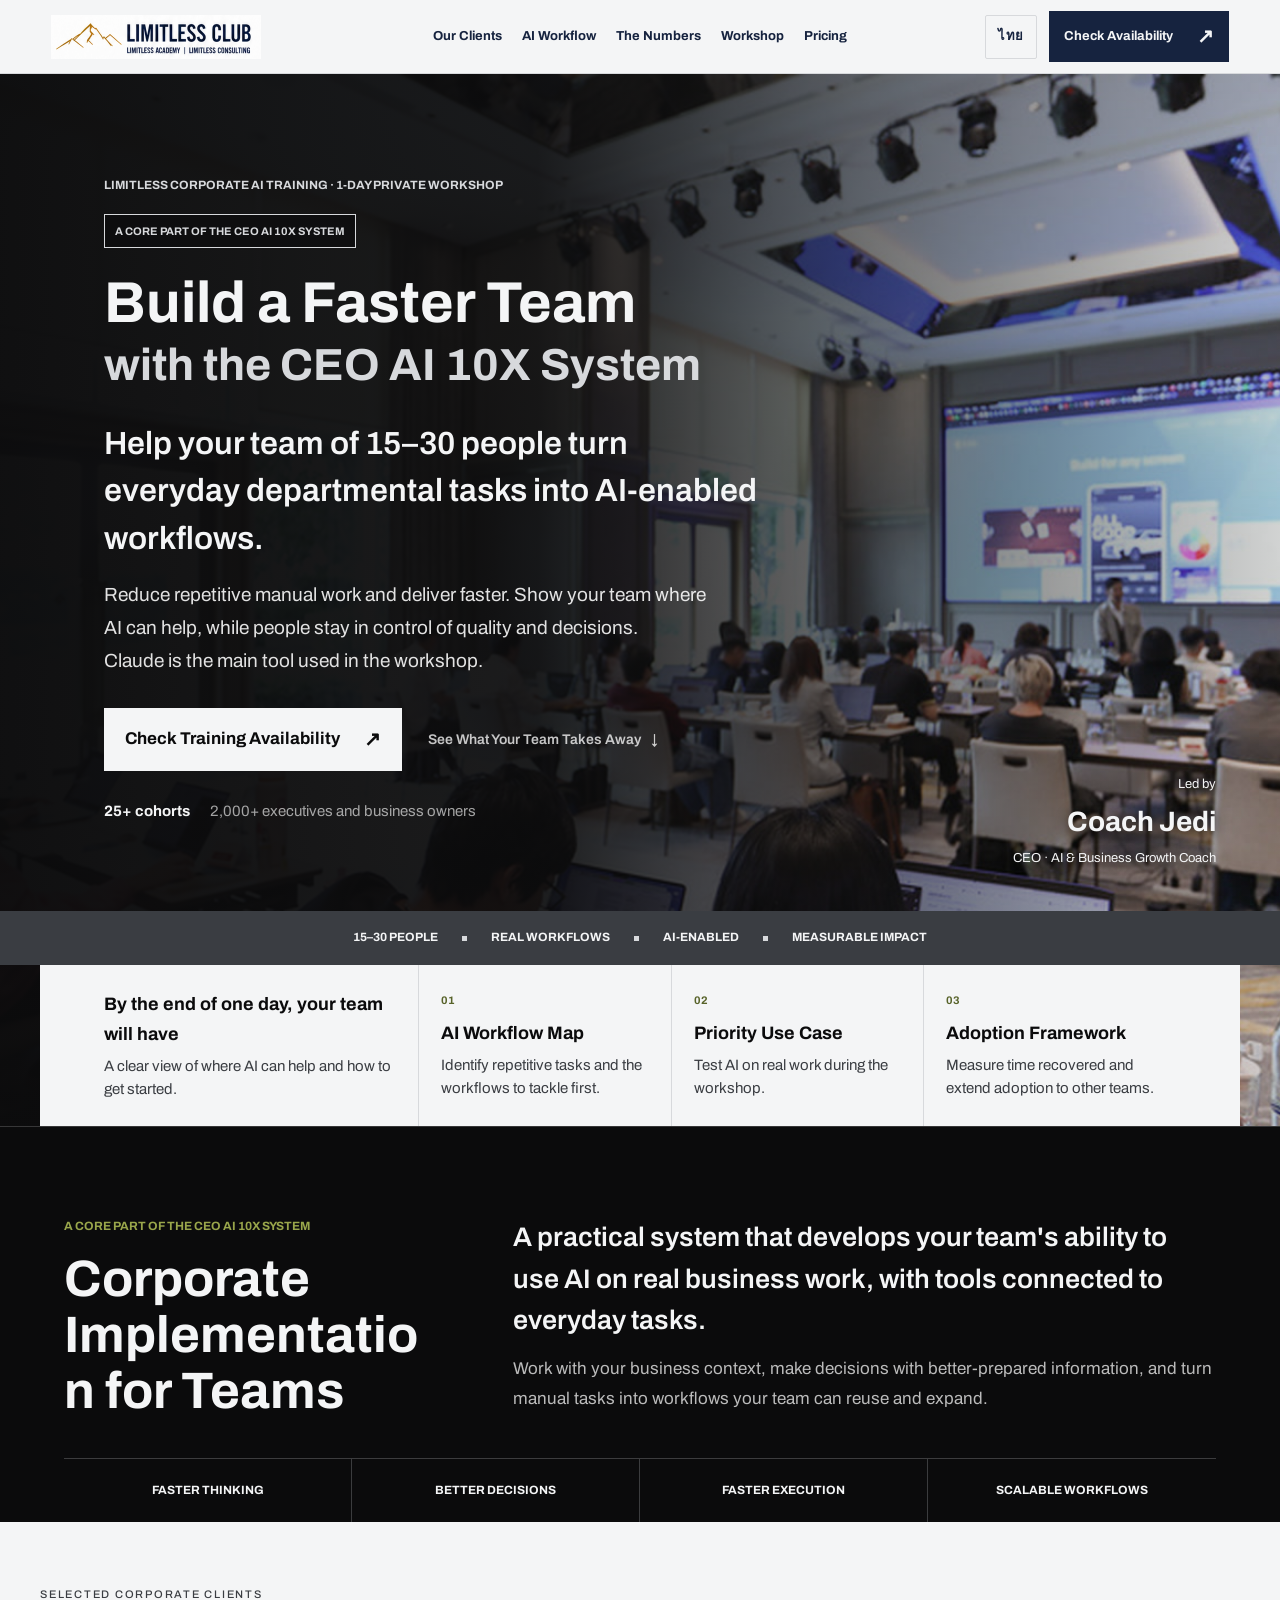
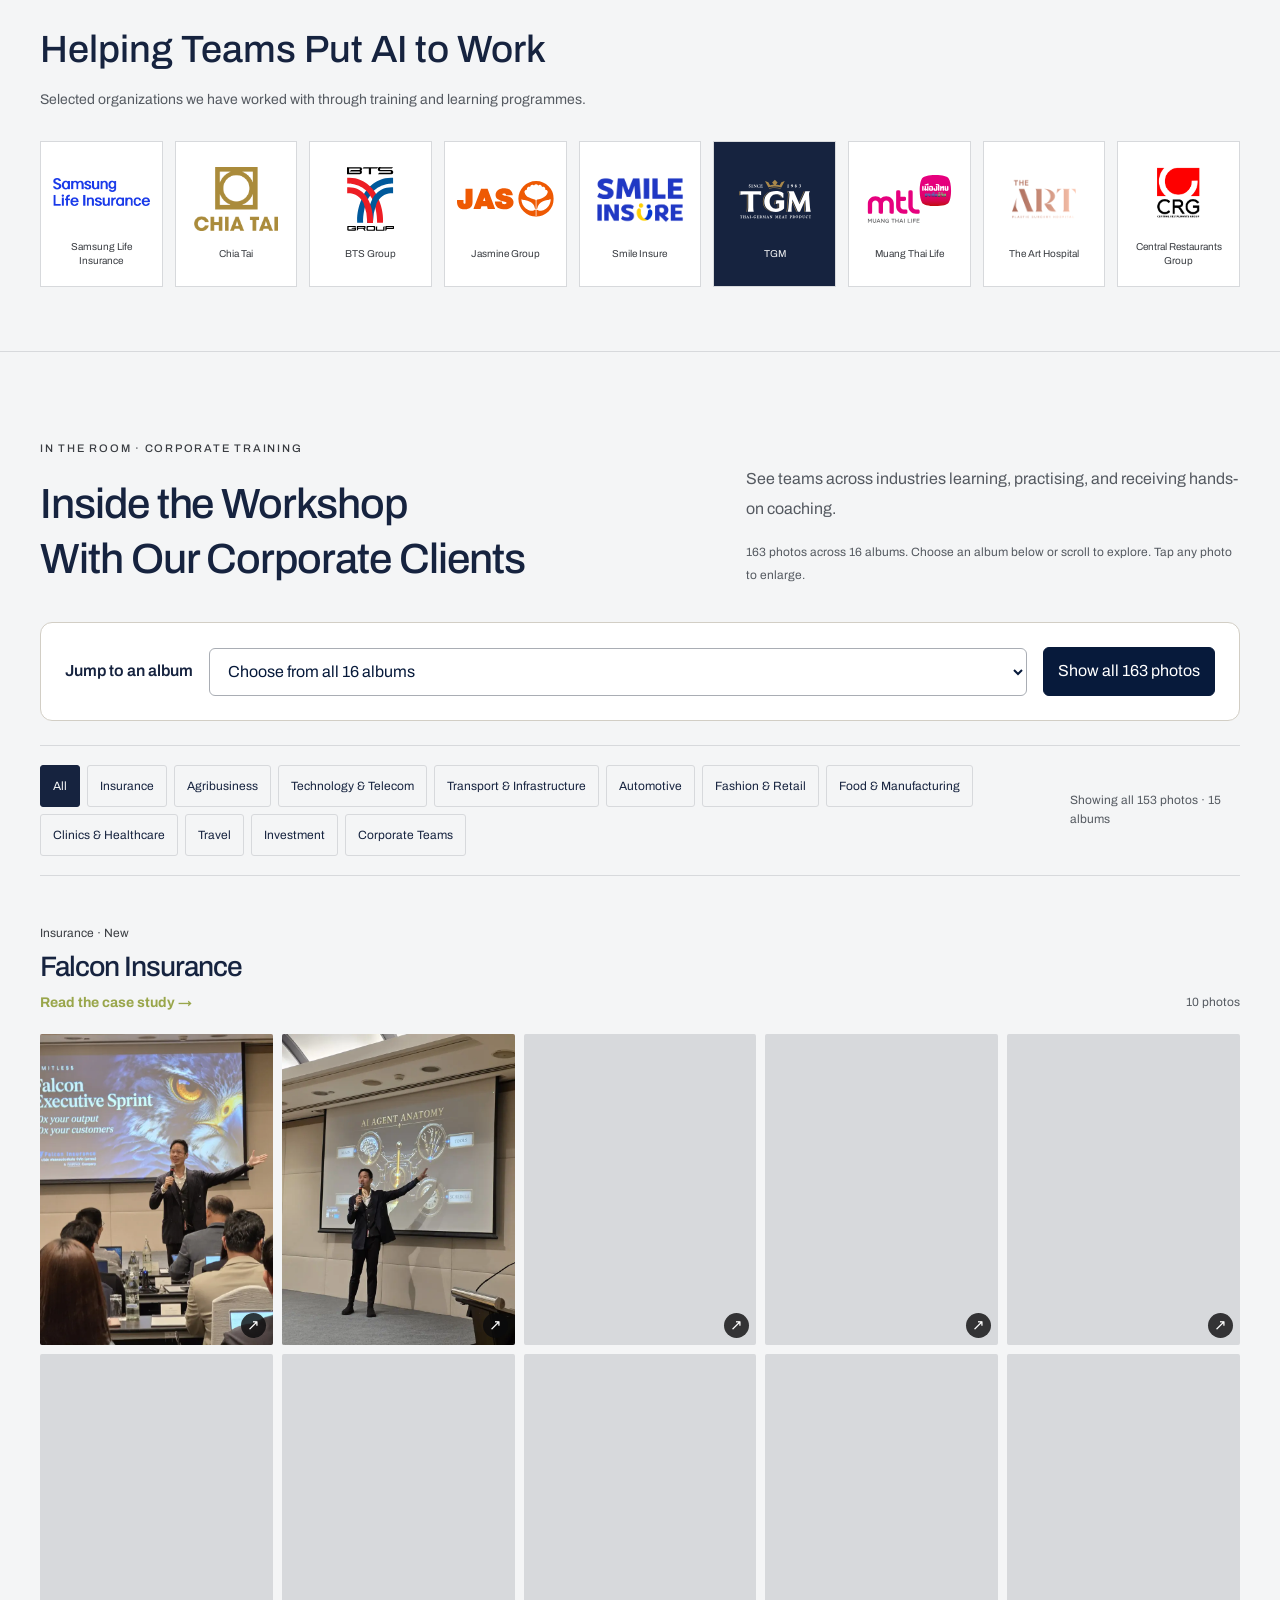
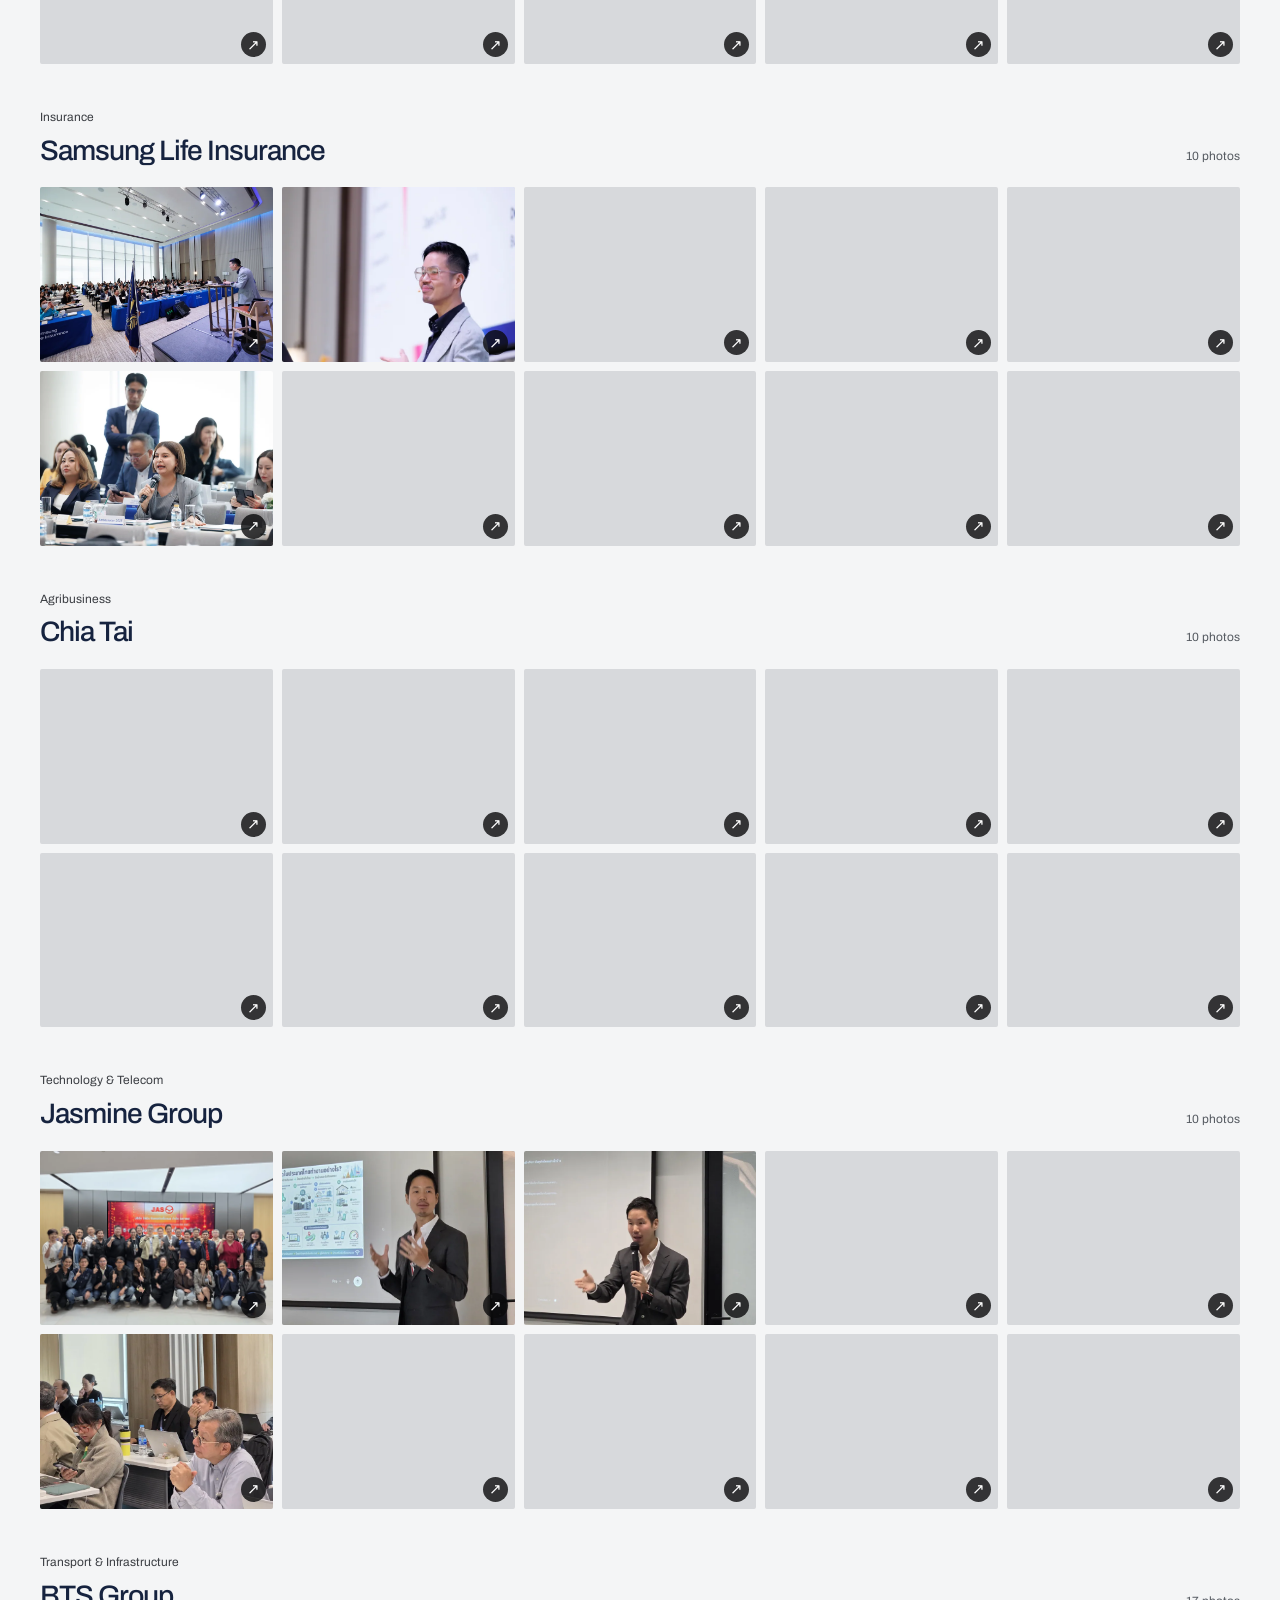
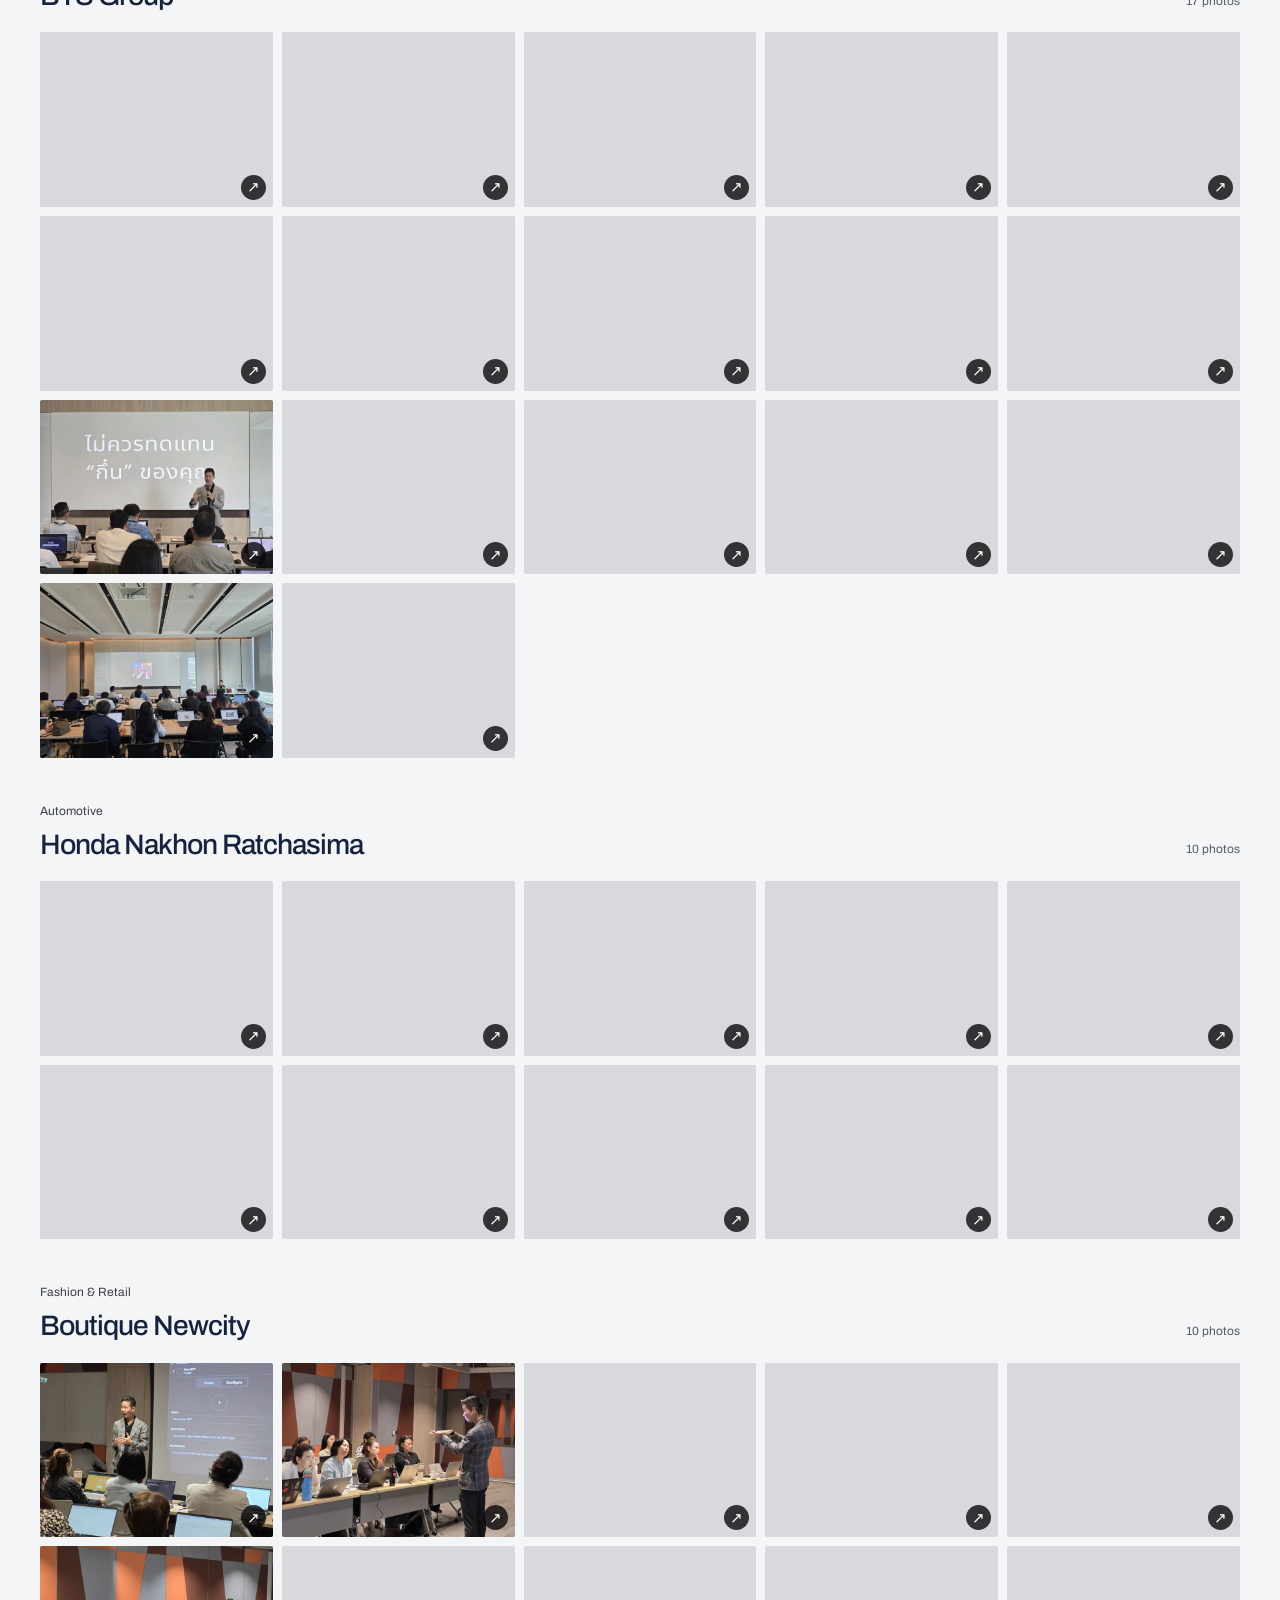
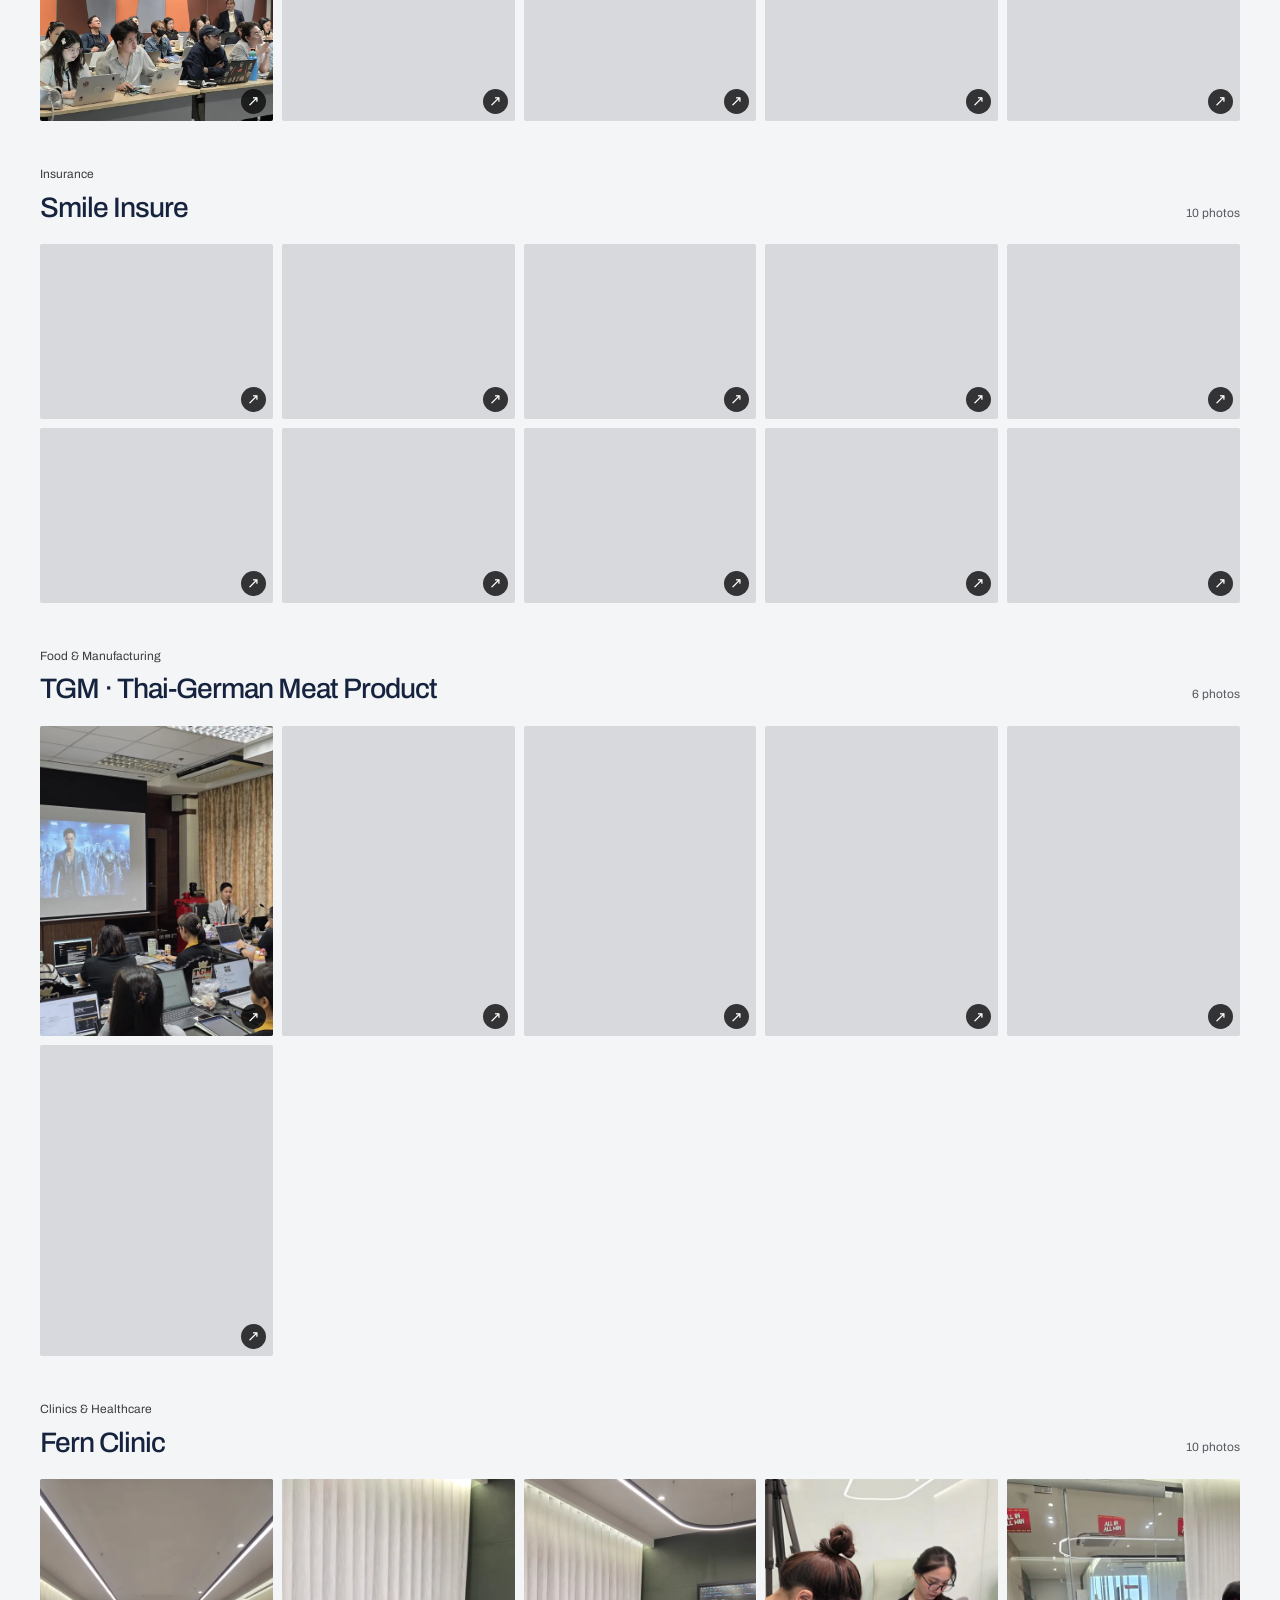
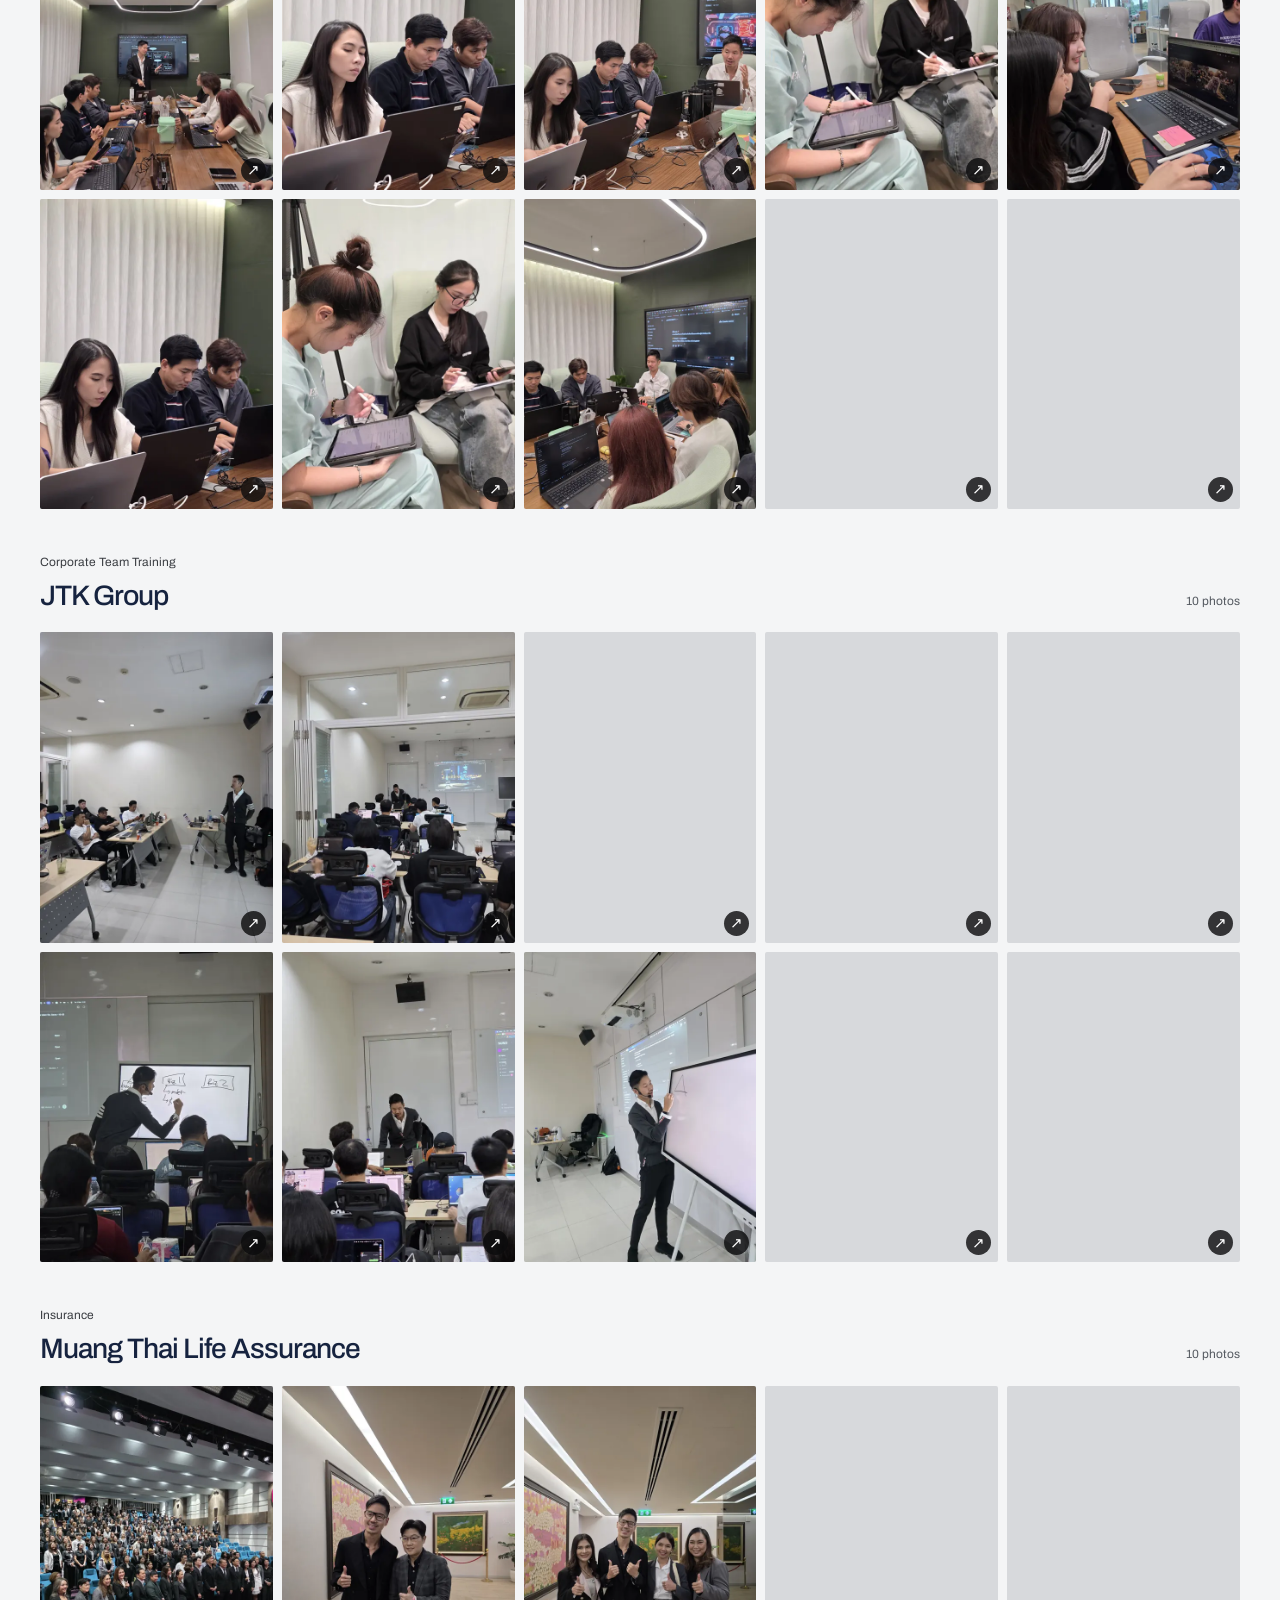
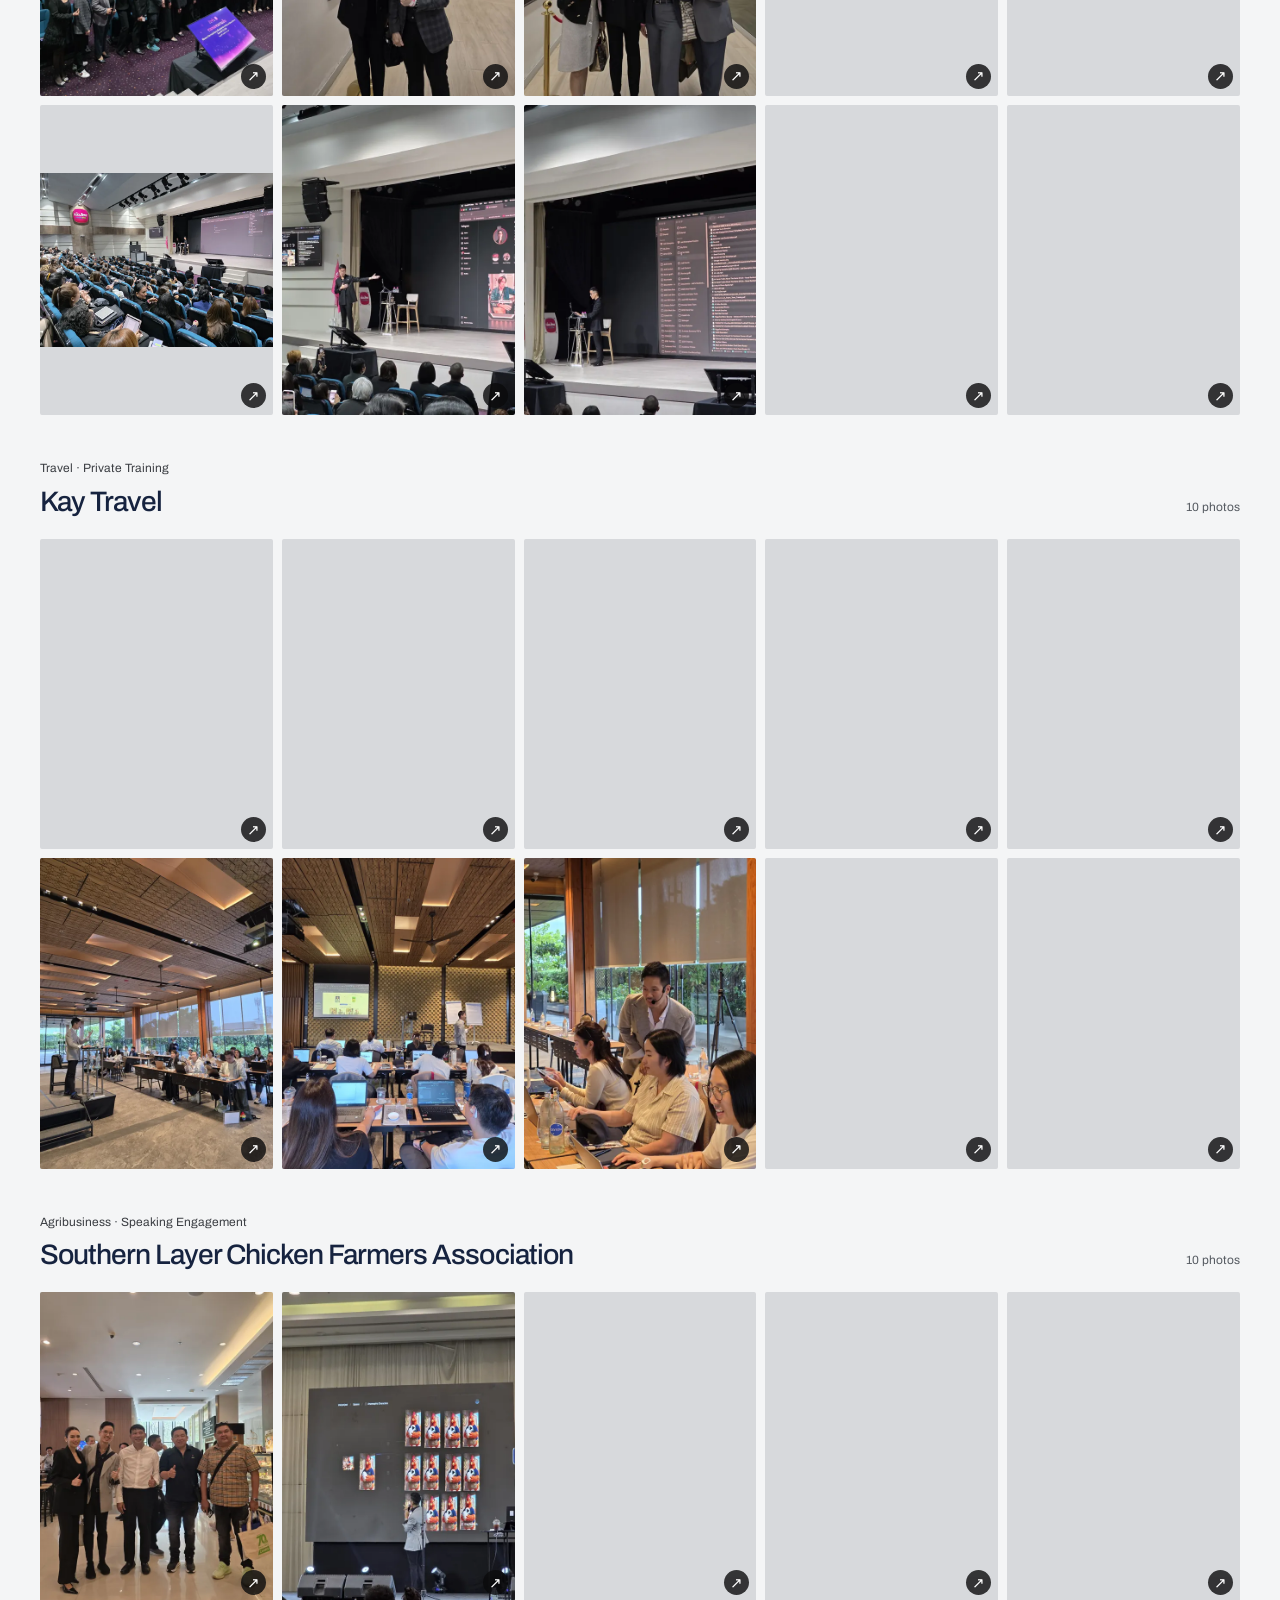
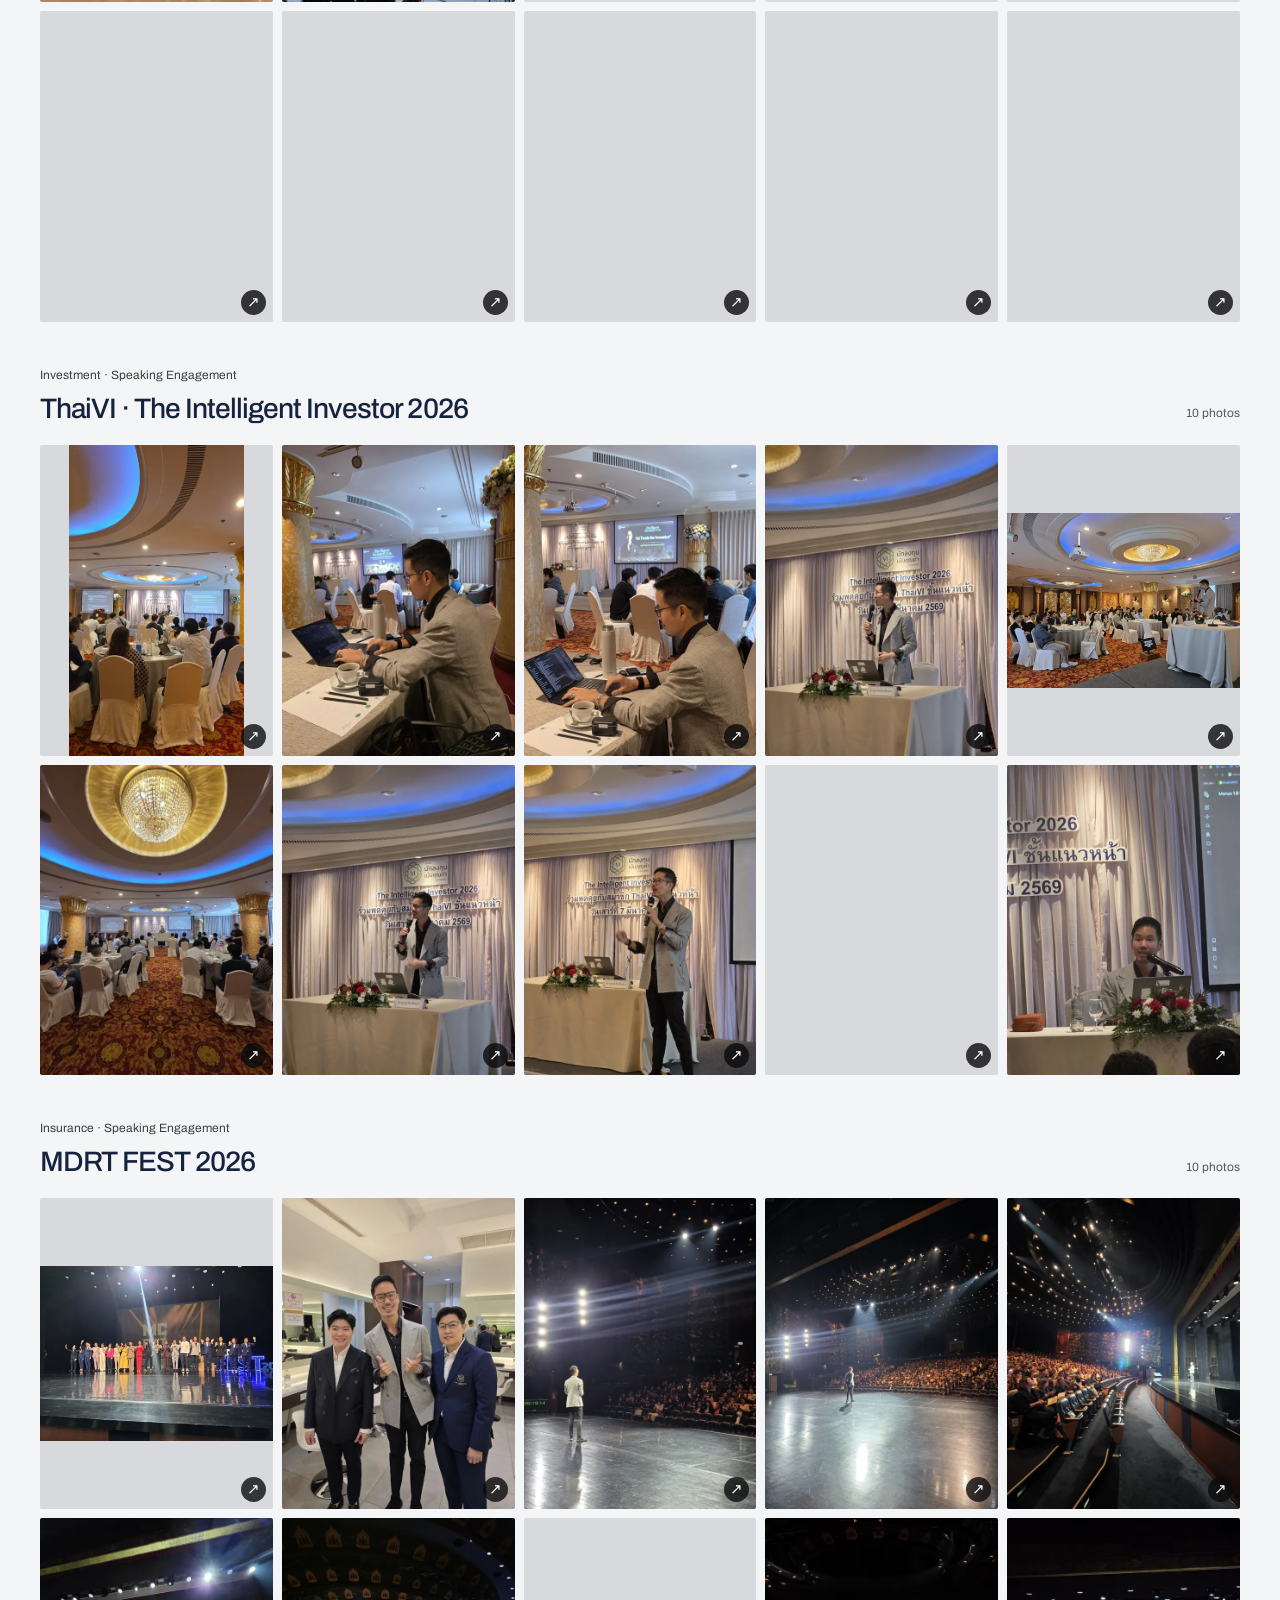
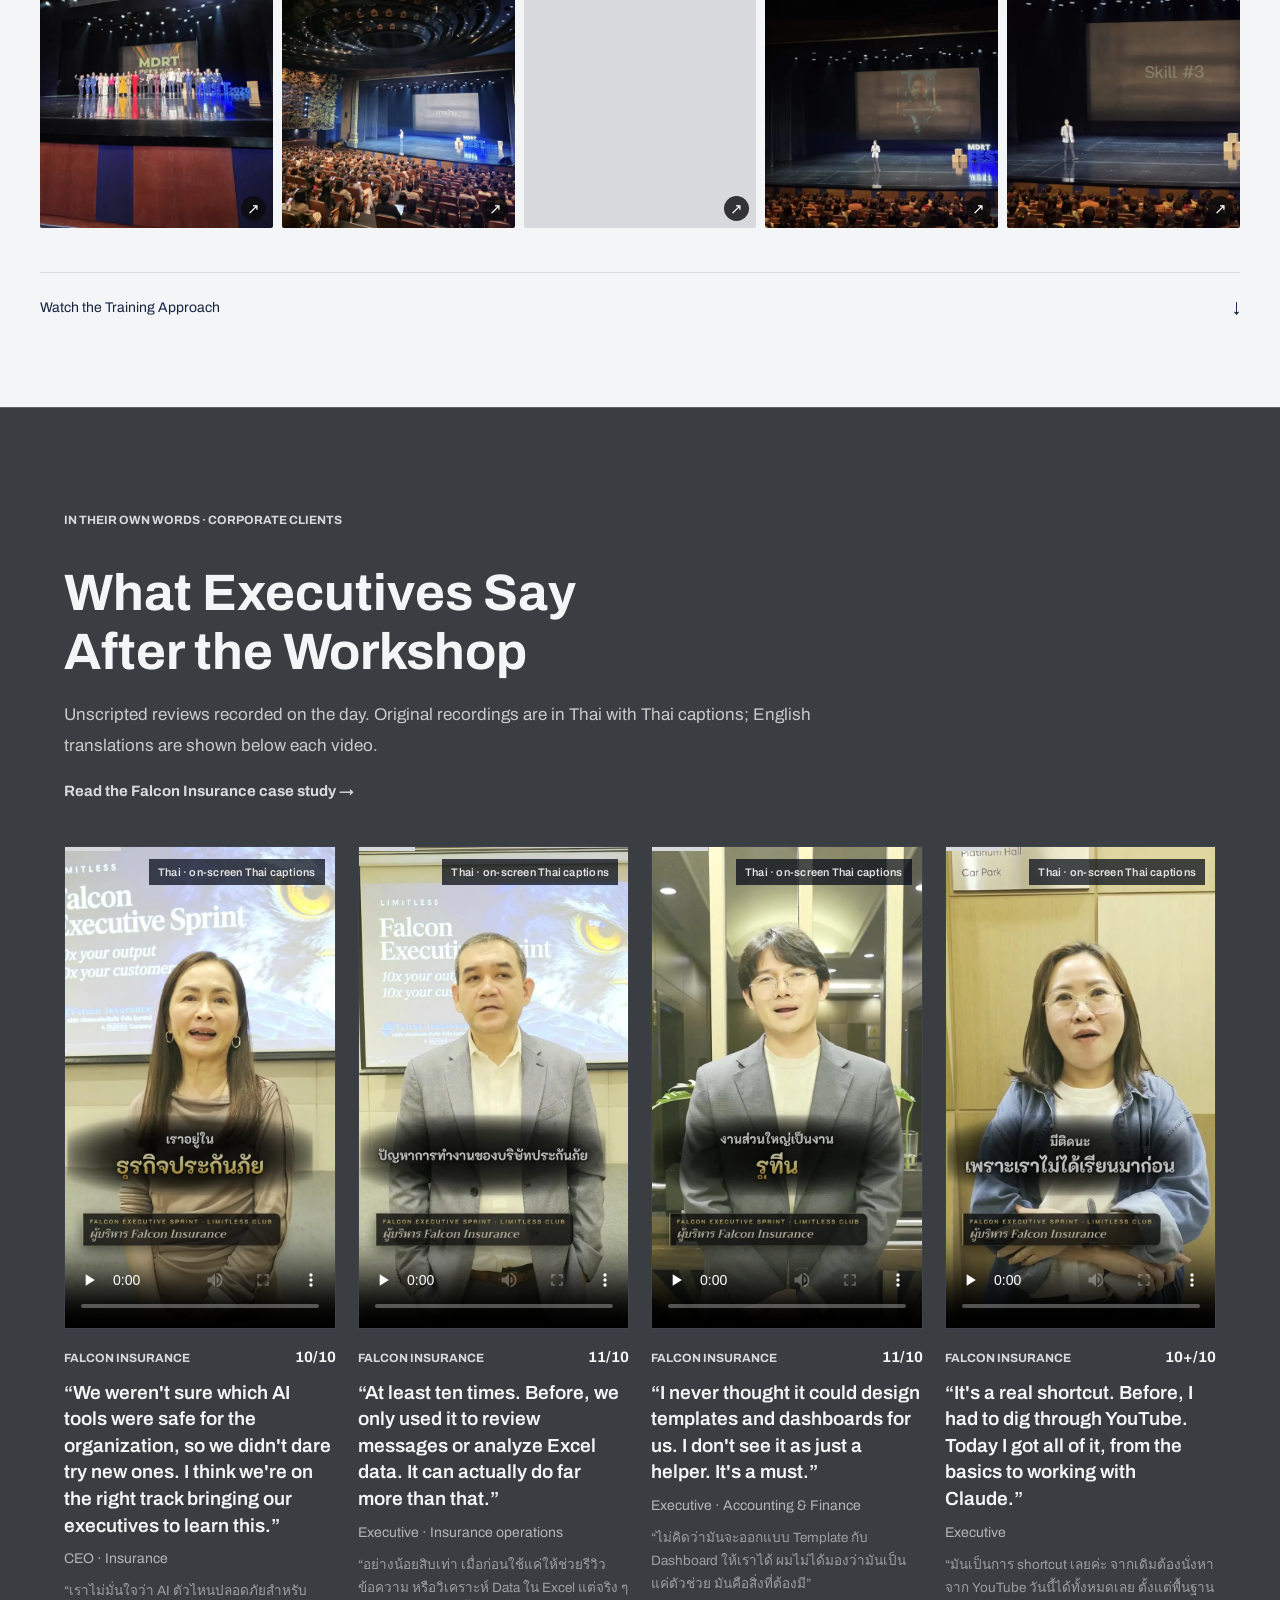
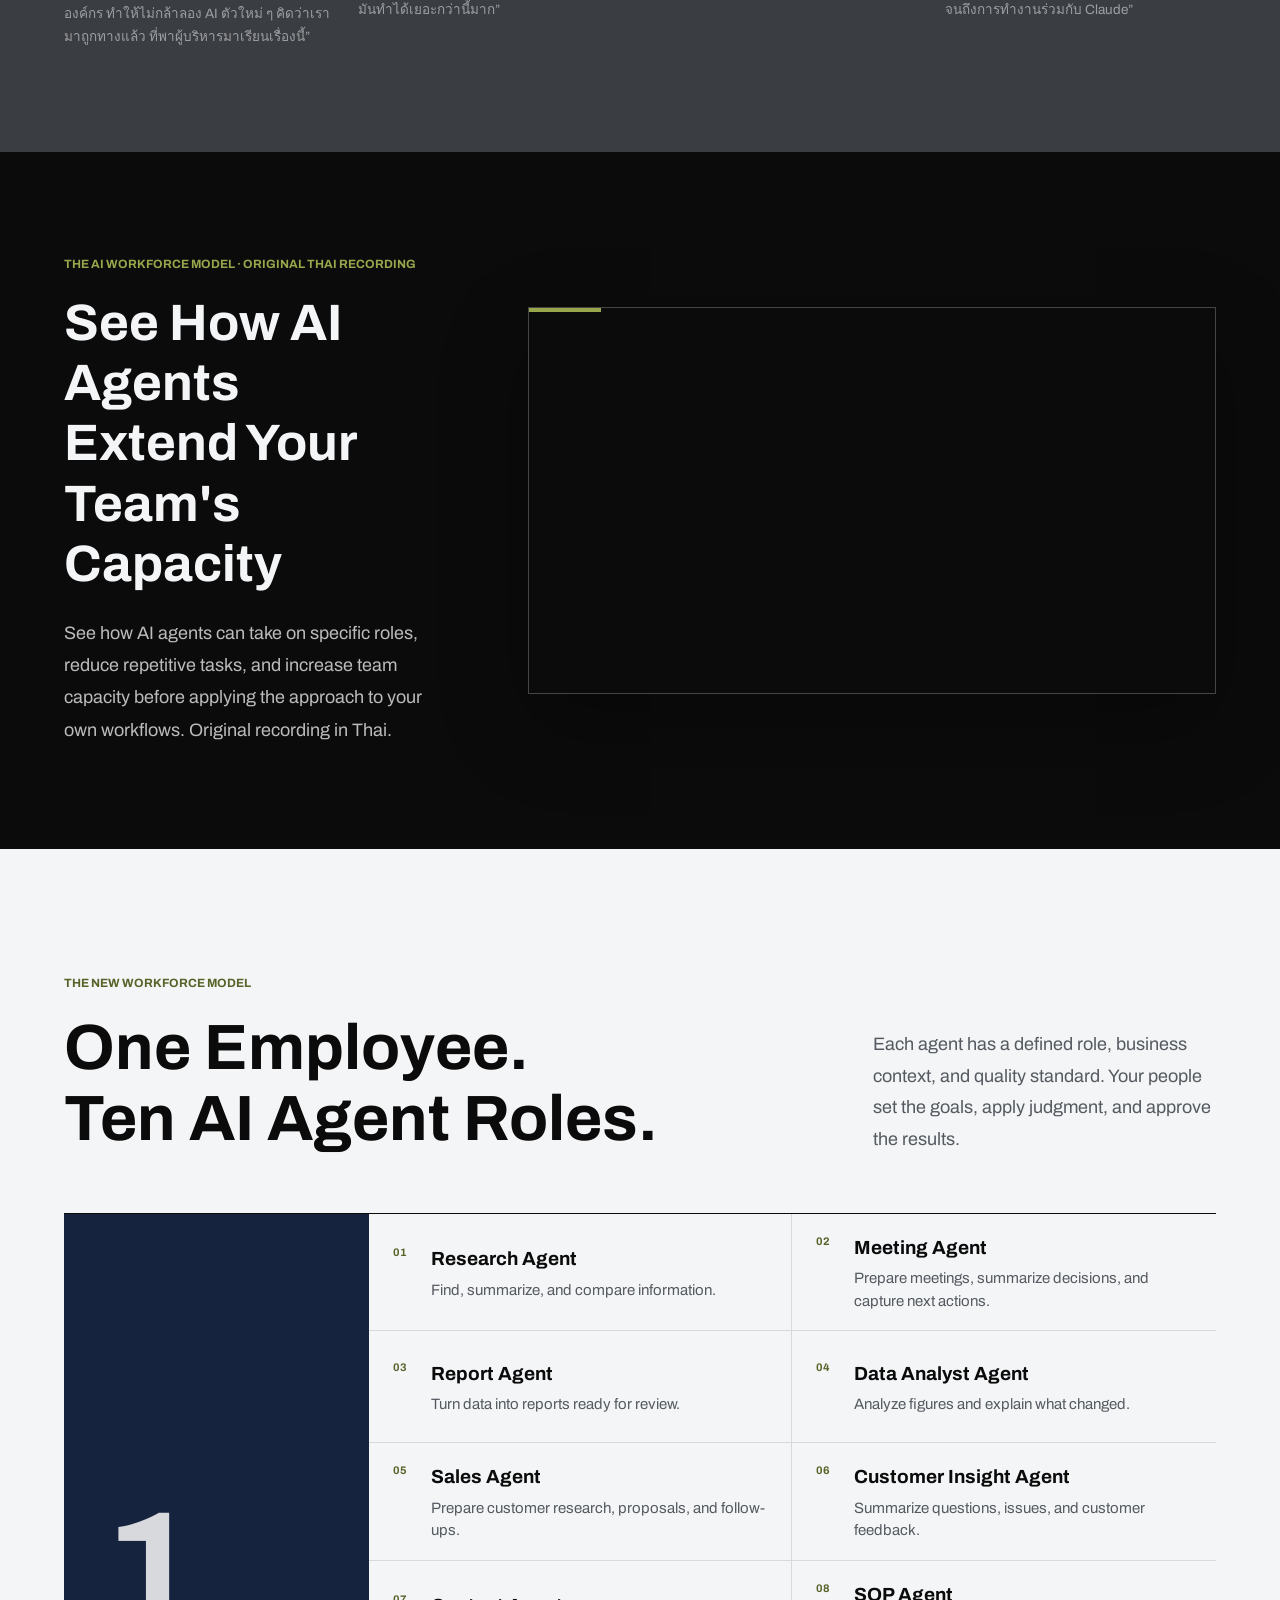
==== commit 0e66a3fa: "Apply Limitless CI v1.3 skin and modest Claude teaching note" ====
--- a/en/index.html
+++ b/en/index.html
@@ -6,7 +6,7 @@
 <meta content="width=device-width, initial-scale=1" name="viewport"/>
 <title>Limitless Corporate AI Training | CEO AI 10X System for Teams</title>
 <meta content="One-day corporate AI training for teams of 15–30. Apply the CEO AI 10X System to reduce repetitive work and improve real departmental workflows." name="description"/>
-<meta content="#071a3b" name="theme-color"/>
+<meta content="#16233F" name="theme-color"/>
 <meta content="website" property="og:type"/>
 <meta content="Limitless Corporate AI Training | CEO AI 10X System for Teams" property="og:title"/>
 <meta content="Bring the CEO AI 10X System to your team. Reduce repetitive work, deliver faster, and improve real departmental workflows." property="og:description"/>
@@ -16,15 +16,13 @@
 <meta content="https://corporate-ai-training-seven.vercel.app/en/assets/workshop-hero-wide.jpg" name="twitter:image"/>
 <link href="https://corporate-ai-training-seven.vercel.app/en/" rel="canonical"/>
 <link href="assets/favicon.png" rel="icon" type="image/png"/>
-<link href="https://fonts.googleapis.com" rel="preconnect"/>
-<link crossorigin="" href="https://fonts.gstatic.com" rel="preconnect"/>
-<link href="https://fonts.googleapis.com/css2?family=Inter:wght@400;500;600;700&amp;family=Space+Grotesk:wght@500;600;700&amp;display=swap" rel="stylesheet"/>
 <link href="styles.css" rel="stylesheet"/>
 <link href="gallery.css" rel="stylesheet"/>
 <link href="client-voices.css" rel="stylesheet"/>
 <script defer="" src="gallery.js"></script>
 <link rel="alternate" hreflang="th" href="https://corporate-ai-training-seven.vercel.app/" />
 <link rel="alternate" hreflang="en" href="https://corporate-ai-training-seven.vercel.app/en/" />
+  <link rel="stylesheet" href="../brand-ci.css" />
 </head>
 <body>
 <header class="site-header">
@@ -49,7 +47,7 @@
 <p class="hero__system-label">A Core Part of the CEO AI 10X System</p>
 <h1><span>Build a Faster Team</span><strong>with the CEO AI 10X System</strong></h1>
 <p class="hero__statement">Help your team of 15–30 people turn everyday departmental tasks into AI-enabled workflows.</p>
-<p class="hero__lead">Reduce repetitive manual work and deliver faster. Show your team where AI can help, while people stay in control of quality and decisions.</p>
+<p class="hero__lead">Reduce repetitive manual work and deliver faster. Show your team where AI can help, while people stay in control of quality and decisions.<br />Claude is the main tool used in the workshop.</p>
 <div class="hero__actions">
 <a class="button button--signal" href="#contact">Check Training Availability <span aria-hidden="true">↗</span></a>
 <a class="text-link" href="#outcomes">See What Your Team Takes Away <span aria-hidden="true">↓</span></a>
--- a/en/gallery.css
+++ b/en/gallery.css
@@ -16,7 +16,7 @@
 .training-gallery{background:#f4f2ed;color:#071a3b;padding:88px 40px;scroll-margin-top:90px}
 .training-gallery__inner{max-width:1200px;margin:auto}
 .training-gallery__intro{display:grid;grid-template-columns:1.3fr 1fr;gap:64px;align-items:end;margin-bottom:36px}
-.training-gallery__eyebrow{font:500 11px/1.5 'Space Grotesk',sans-serif;letter-spacing:.16em;color:#806744;margin:0 0 20px}
+.training-gallery__eyebrow{font:500 11px/1.5 'Archivo',sans-serif;letter-spacing:.16em;color:#806744;margin:0 0 20px}
 .training-gallery h2{font-size:clamp(30px,3.3vw,46px);line-height:1.3;font-weight:500;letter-spacing:-.025em;margin:0}
 .training-gallery__lead p{font-size:16px;line-height:1.9;margin:0;color:#4b5665}
 .training-gallery__lead .training-gallery__hint{font-size:12px;margin-top:16px;color:#6d716f}
@@ -30,7 +30,7 @@
 .training-gallery__company{margin-bottom:44px}
 .training-gallery__company-heading{display:flex;justify-content:space-between;align-items:end;margin-bottom:18px;gap:16px}
 .training-gallery__industry{font-size:12px;color:#806744;margin:0 0 5px}
-.training-gallery h3{font-family:'Space Grotesk','Anuphan',sans-serif;font-size:clamp(21px,2.2vw,29px);font-weight:500;line-height:1.3;margin:0;letter-spacing:-.035em}
+.training-gallery h3{font-family:'Archivo','Noto Sans Thai',sans-serif;font-size:clamp(21px,2.2vw,29px);font-weight:500;line-height:1.3;margin:0;letter-spacing:-.035em}
 .training-gallery__count{font-size:12px;color:#73766f;white-space:nowrap;padding-bottom:3px}
 .training-gallery__grid{display:grid;grid-template-columns:repeat(5,minmax(0,1fr));gap:9px}
 .training-gallery__photo{position:relative;display:block;aspect-ratio:4/3;background:#e6e3dd;overflow:hidden;border-radius:2px}
@@ -43,7 +43,7 @@
 .gallery-viewer{box-sizing:border-box;border:1px solid #40506a;border-radius:5px;background:#07152c;color:#fff;padding:18px 24px;width:min(1150px,95vw);max-width:95vw;max-height:94dvh;overflow:auto}
 .gallery-viewer::backdrop{background:rgba(3,10,24,.94)}
 .gallery-viewer__top{display:flex;justify-content:space-between;align-items:center;gap:16px;margin-bottom:12px}
-.gallery-viewer__top h2{font:500 19px/1.4 'Space Grotesk','Anuphan',sans-serif;margin:0}
+.gallery-viewer__top h2{font:500 19px/1.4 'Archivo','Noto Sans Thai',sans-serif;margin:0}
 .gallery-viewer button{font:inherit;color:#fff;border:1px solid #586276;background:transparent;border-radius:3px;min-width:44px;min-height:44px;padding:8px 13px;cursor:pointer}
 .gallery-viewer button:hover{background:#263852}
 .gallery-viewer__stage{position:relative;display:grid;place-items:center;min-height:120px;background:#040d1d}
--- a/brand-ci.css
+++ b/brand-ci.css
@@ -0,0 +1,96 @@
+/* Limitless CI v1.3. Visual skin only: original layout and breakpoints stay in styles.css. */
+@font-face {
+  font-family: "Archivo";
+  src: url("assets/fonts/brand/Archivo.ttf") format("truetype");
+  font-weight: 100 900;
+  font-style: normal;
+  font-display: swap;
+}
+@font-face {
+  font-family: "Noto Sans Thai";
+  src: url("assets/fonts/brand/NotoSansThai.ttf") format("truetype");
+  font-weight: 100 900;
+  font-style: normal;
+  font-display: swap;
+}
+:root {
+  --font-thai: "Noto Sans Thai";
+  --font-body: "Archivo";
+  --font-display: "Archivo";
+  --navy: #16233F;
+  --navy-2: #3A3D42;
+  --ink: #0B0B0C;
+  --paper: #F4F5F6;
+  --white: #F4F5F6;
+  --orange: #99A64B;
+  --citron: #D7D9DC;
+  --cobalt: #16233F;
+  --muted: #555A61;
+  --line: #D7D9DC;
+  --line-light: rgba(215, 217, 220, .24);
+  --accent-ink: #58632A;
+}
+html[lang="en"] { --font-thai: "Archivo"; }
+h1, h2, h3 { font-family: "Archivo", "Noto Sans Thai", sans-serif; }
+.site-header { background: var(--paper); border-bottom-color: var(--line); backdrop-filter: none; }
+.site-header nav a::after { background: var(--navy); }
+.hero { background: var(--ink); }
+.hero::before {
+  background: linear-gradient(90deg, rgba(11,11,12,.98) 0%, rgba(11,11,12,.93) 42%, rgba(11,11,12,.58) 68%, rgba(11,11,12,.18) 100%);
+}
+.hero .signal-label, .hero__system-label { color: var(--grey, #D7D9DC); }
+.hero__system-label { border-color: #D7D9DC; background: rgba(11,11,12,.62); }
+.hero h1 strong { color: #D7D9DC; }
+.button--signal { background: var(--navy); border-color: var(--navy); color: var(--paper); }
+.hero .button--signal { background: var(--paper); border-color: var(--paper); color: var(--ink); }
+.hero__signal-line { background: #3A3D42; color: var(--paper); }
+.hero__signal-line i { background: #D7D9DC; }
+.hero__outcomes { background: var(--paper); color: var(--ink); }
+.hero__outcomes > * { border-color: var(--line); }
+.hero__outcomes span { color: #3A3D42; }
+.hero__outcomes b { color: var(--accent-ink); }
+.ceo-system-band, .training-video, .method-section,
+.proof-section, .fee-section, .contact-section, footer { background: var(--ink); }
+.ceo-system-band__copy p { color: var(--paper); }
+.ceo-system-band .signal-label, .training-video .signal-label { color: #99A64B; }
+.training-video__player { background: var(--ink); }
+.training-video__player::before { background: #99A64B; }
+.signal-label--orange, .cost-section__header .signal-label,
+.role-stream b, .scale-flow i, .department-list span, .outcome-list b { color: var(--accent-ink); }
+.metric-runway__lead { background: #D7D9DC; }
+.metric-runway__lead span { color: #3A3D42; }
+.segment button[aria-pressed="true"] { background: var(--navy); border-color: var(--navy); color: var(--paper); }
+.outcome-photo figcaption { background: var(--paper); color: var(--ink); }
+.faq-list summary::after { background: var(--navy); color: var(--paper); }
+.mobile-cta { background: var(--navy); color: var(--paper); }
+.cost-section { background: #D7D9DC; }
+.lang-switch { border-color: #D7D9DC; }
+.lang-switch:hover { background: #D7D9DC; }
+/* Preserve the existing gallery, photo crops, logos and all lightbox controls. */
+.client-logos, .training-gallery { background: var(--paper); color: var(--navy); border-color: #D7D9DC; }
+.client-logos__item { background: #FFFFFF; border-color: #D7D9DC; color: #3A3D42; }
+.client-logos__item[href="#gallery-tgm"] { background: var(--navy); color: var(--paper); }
+.client-logos__item:hover, .client-logos__item:focus-visible { border-color: var(--navy); }
+.client-logos__lead, .training-gallery__lead p,
+.training-gallery__lead .training-gallery__hint, .training-gallery__summary,
+.training-gallery__count { color: #555A61; }
+.training-gallery__eyebrow, .training-gallery__industry { color: #3A3D42; }
+.training-gallery__toolbar, .training-gallery__next { border-color: #D7D9DC; }
+.training-gallery__filters button { color: var(--navy); border-color: #D7D9DC; }
+.training-gallery__filters button[aria-pressed="true"] { background: var(--navy); border-color: var(--navy); color: var(--paper); }
+.training-gallery__filters button:hover { border-color: var(--navy); }
+.training-gallery__photo { background: #D7D9DC; }
+.training-gallery__enlarge { background: rgba(11,11,12,.8); }
+.training-gallery__next { color: var(--navy); }
+.training-gallery a:focus-visible, .training-gallery button:focus-visible { outline-color: var(--navy); }
+.gallery-viewer { background: var(--ink); border-color: #555A61; }
+.gallery-viewer::backdrop { background: rgba(11,11,12,.94); }
+.gallery-viewer__stage, .gallery-viewer__error { background: var(--ink); }
+.gallery-viewer button { border-color: #555A61; }
+.gallery-viewer button:hover { background: #3A3D42; }
+.gallery-viewer button:focus-visible { outline-color: #99A64B; }
+@media (max-width: 760px) {
+  .hero::before {
+    background: linear-gradient(180deg, rgba(11,11,12,.99) 0%, rgba(11,11,12,.94) 53%, rgba(11,11,12,.56) 78%, rgba(11,11,12,.35) 100%);
+  }
+}
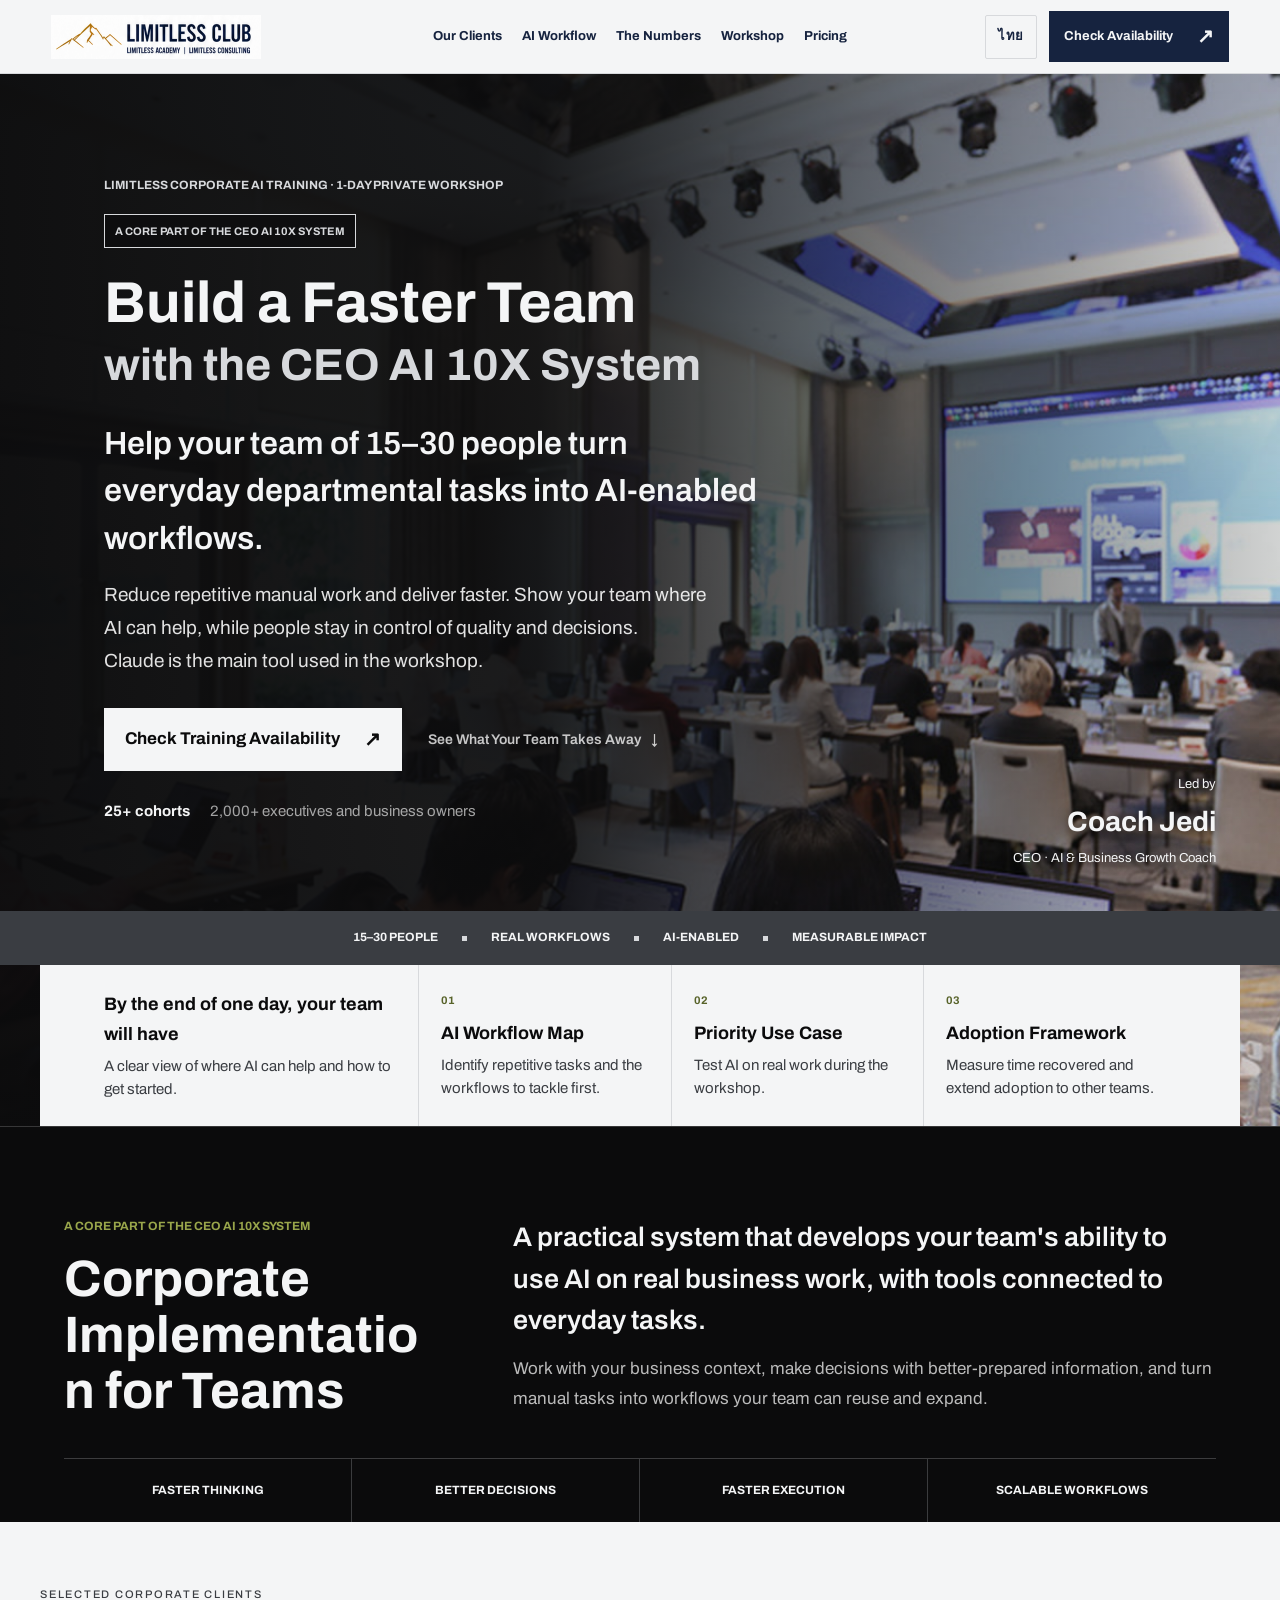
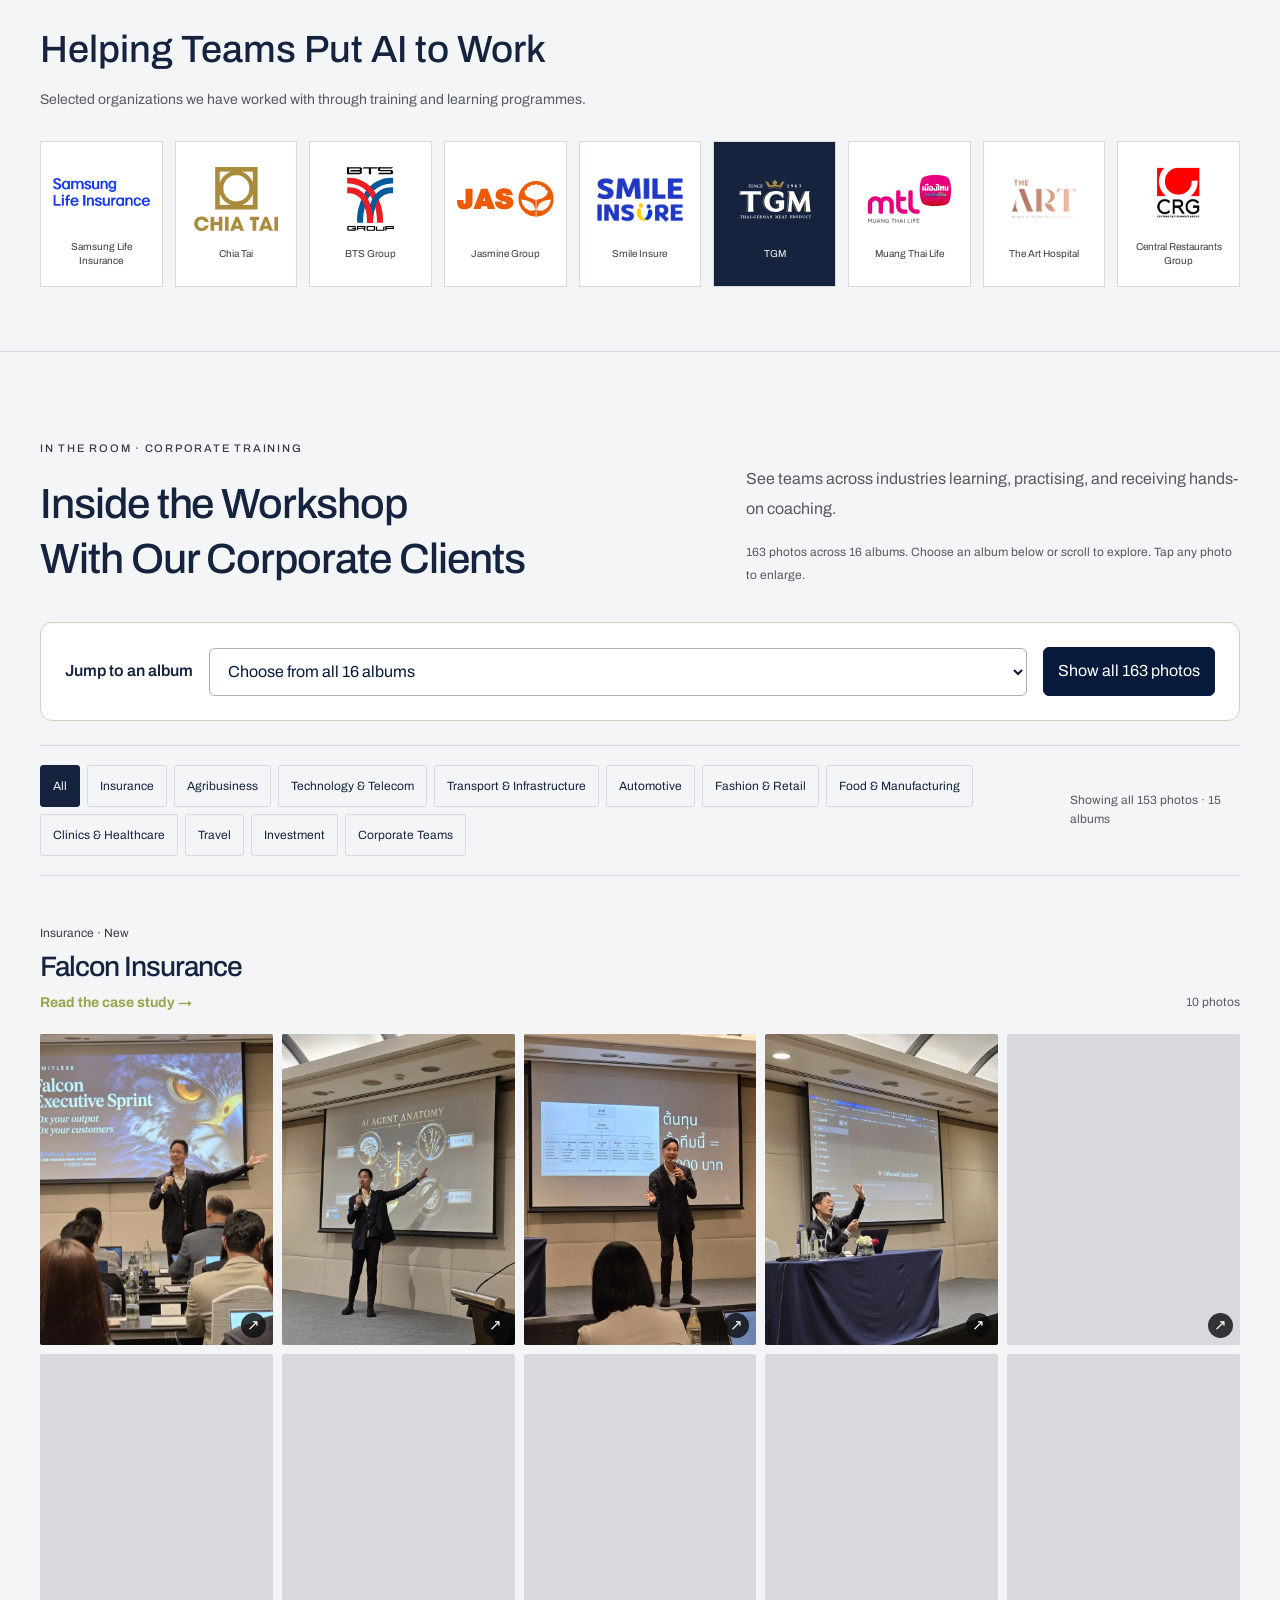
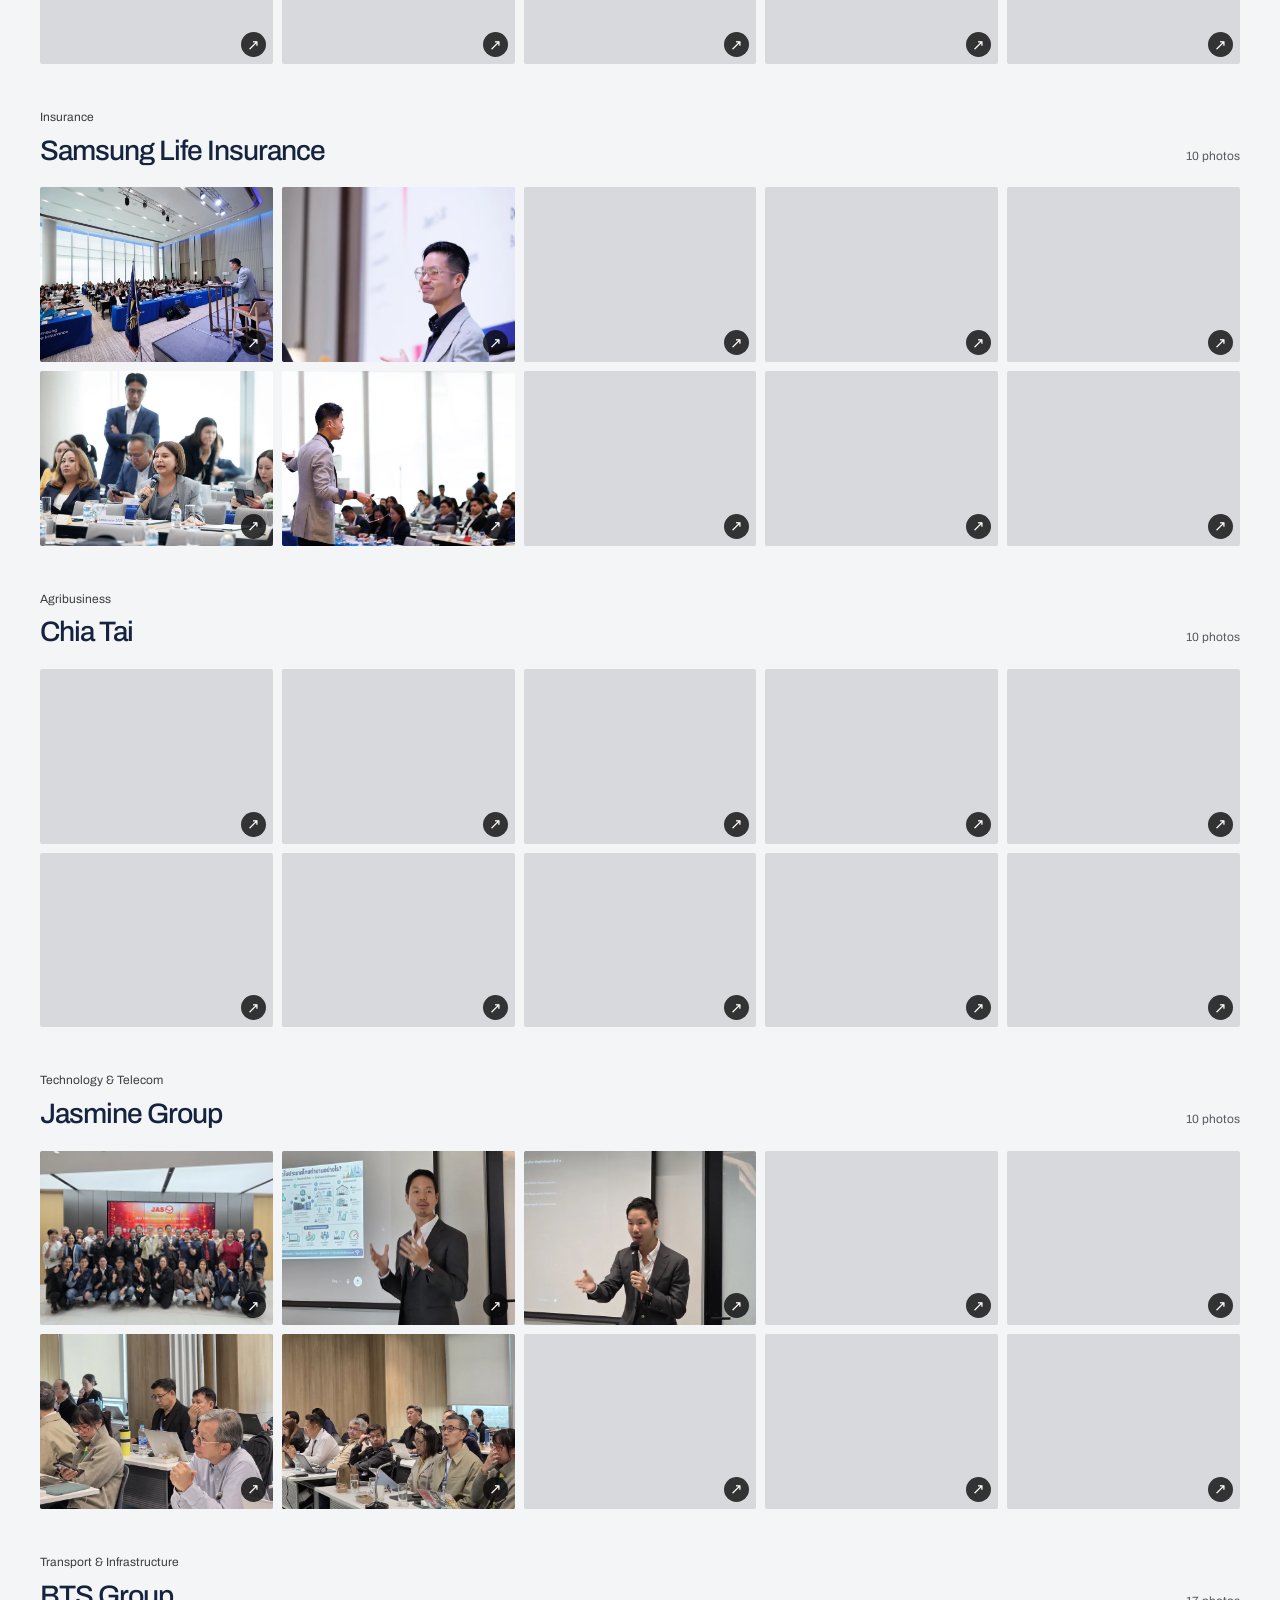
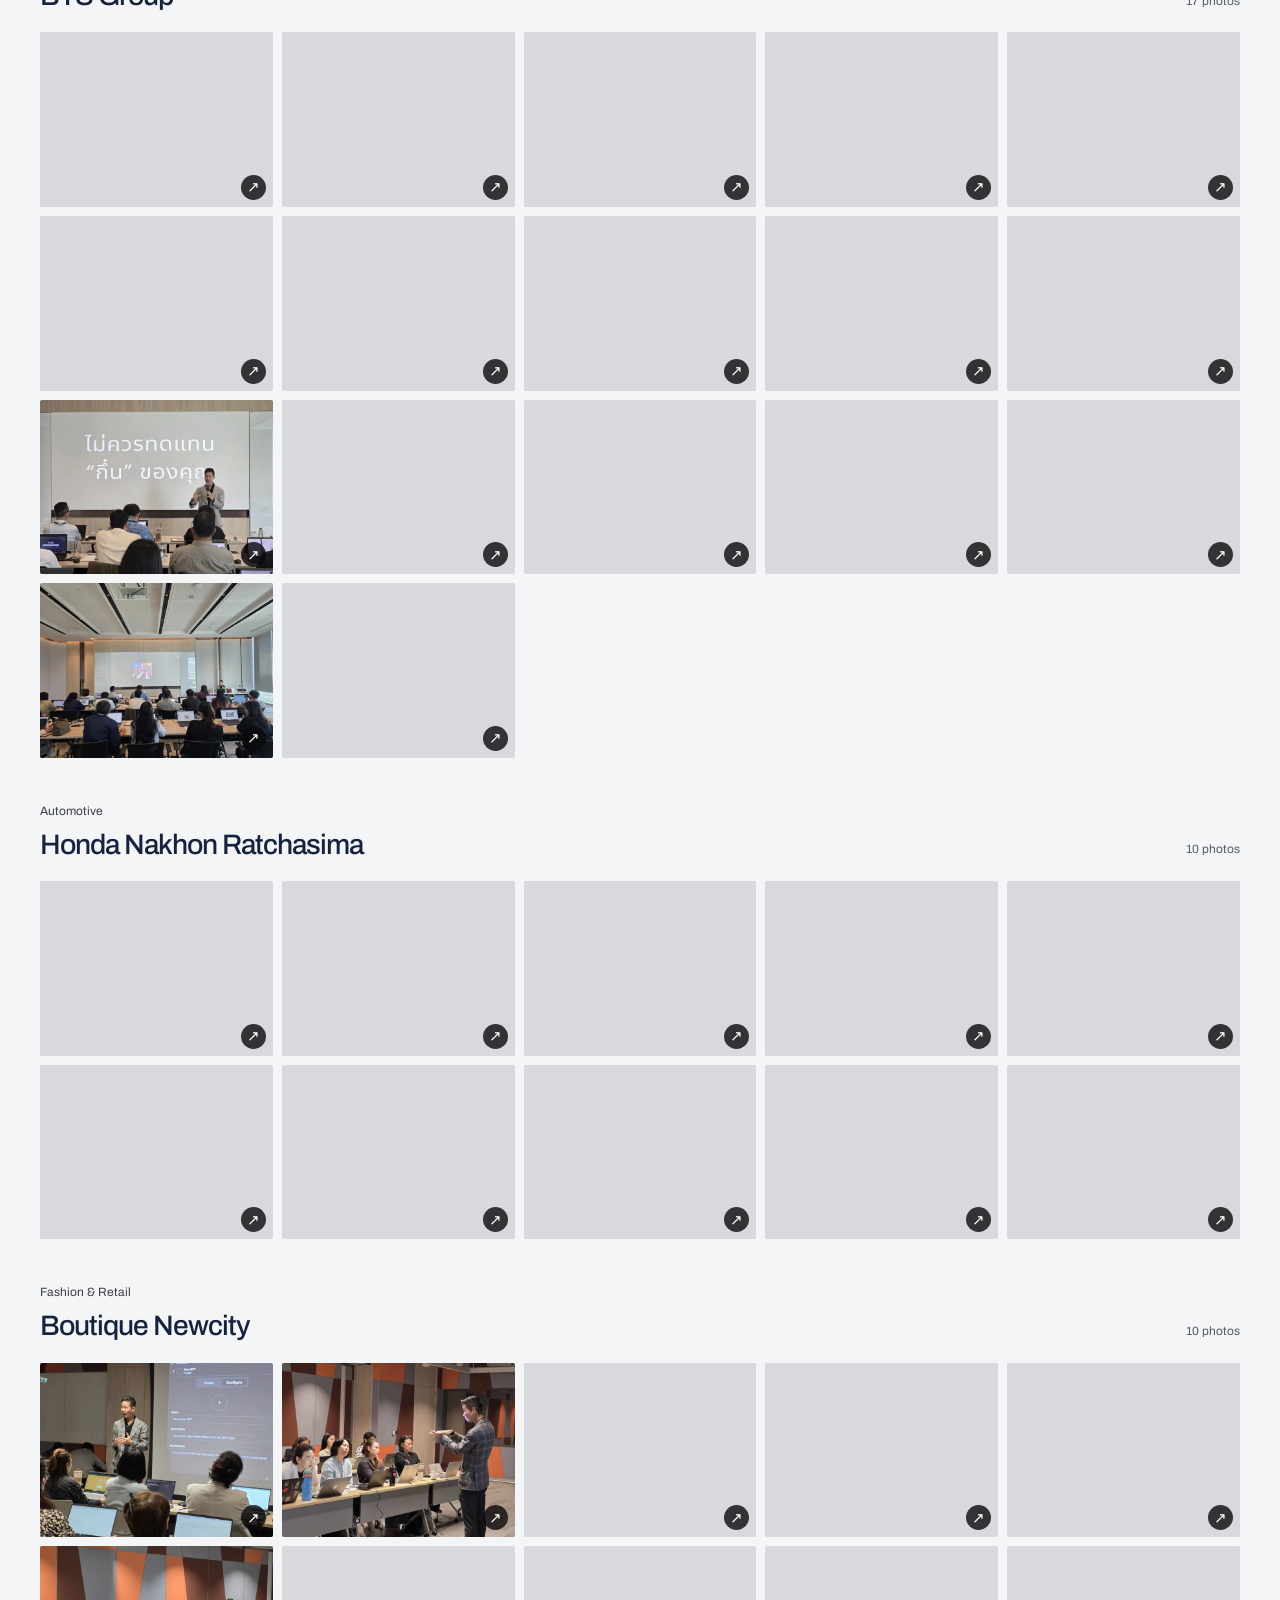
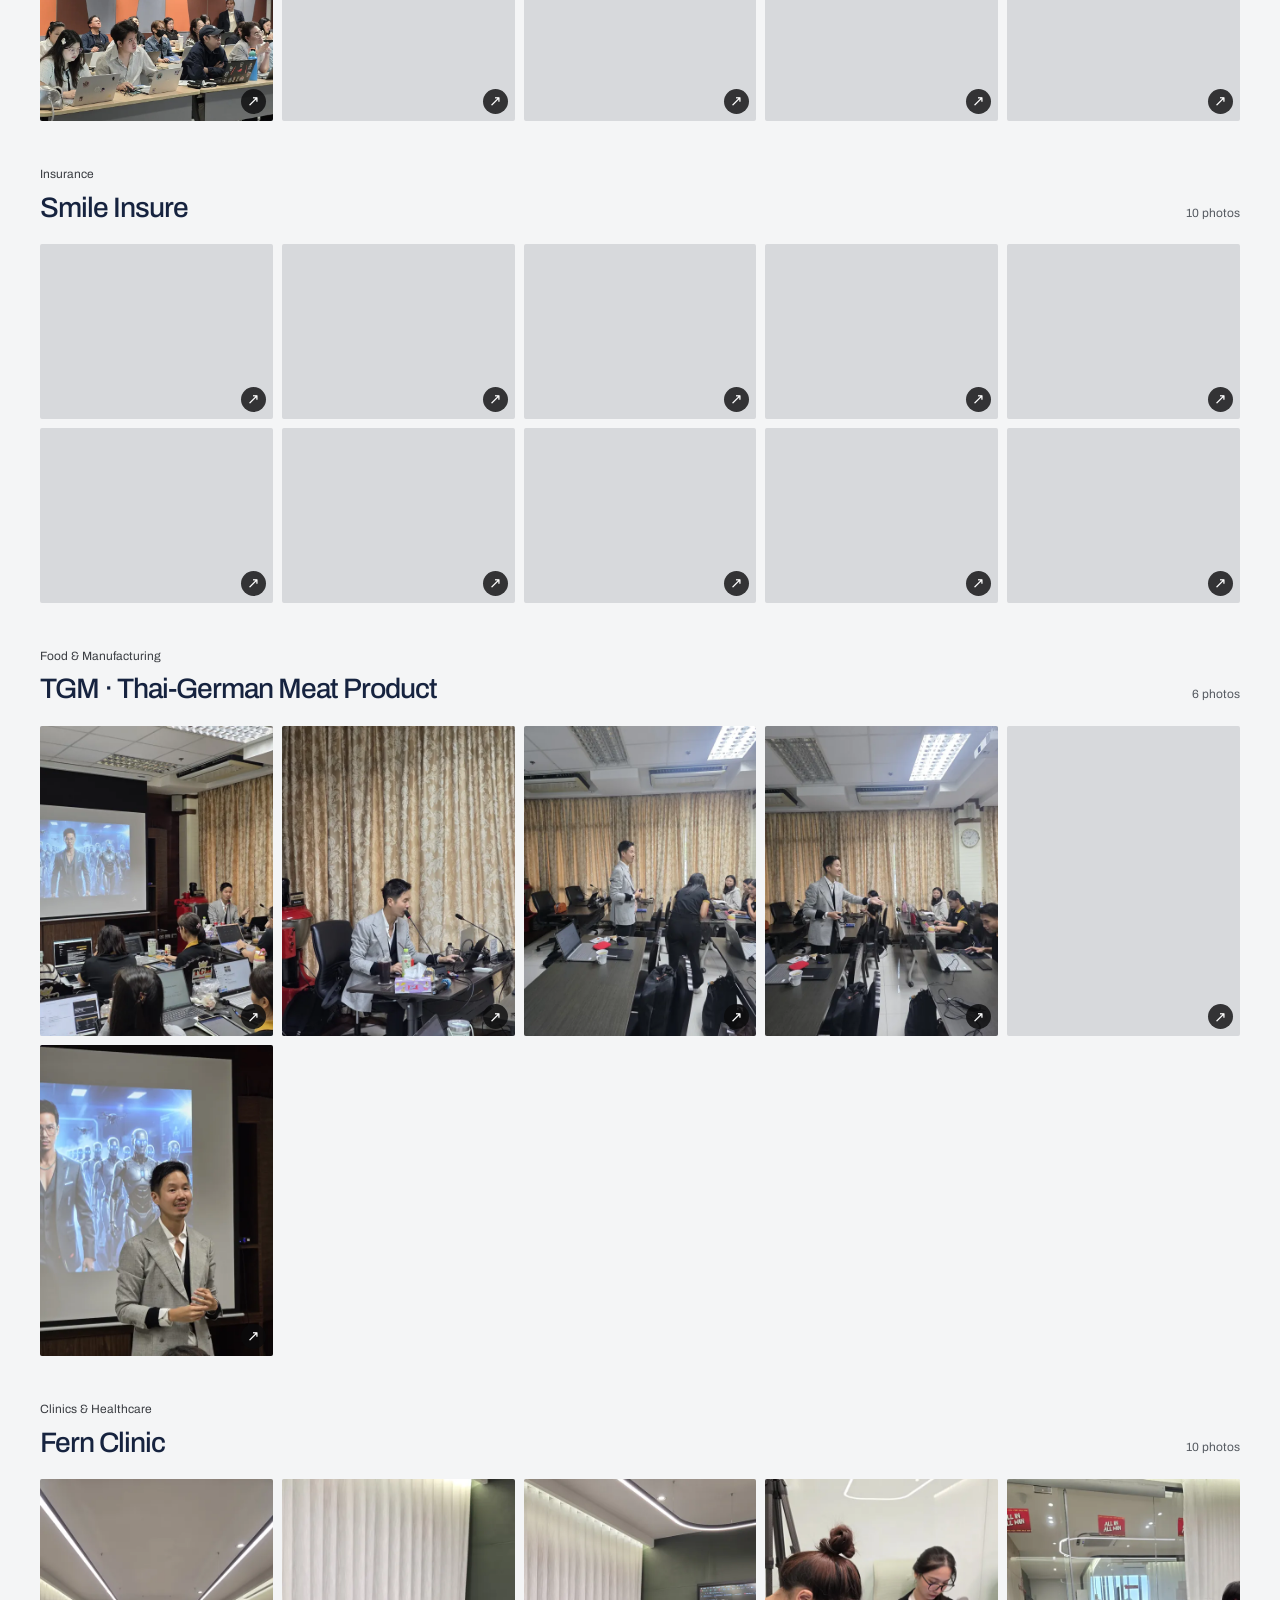
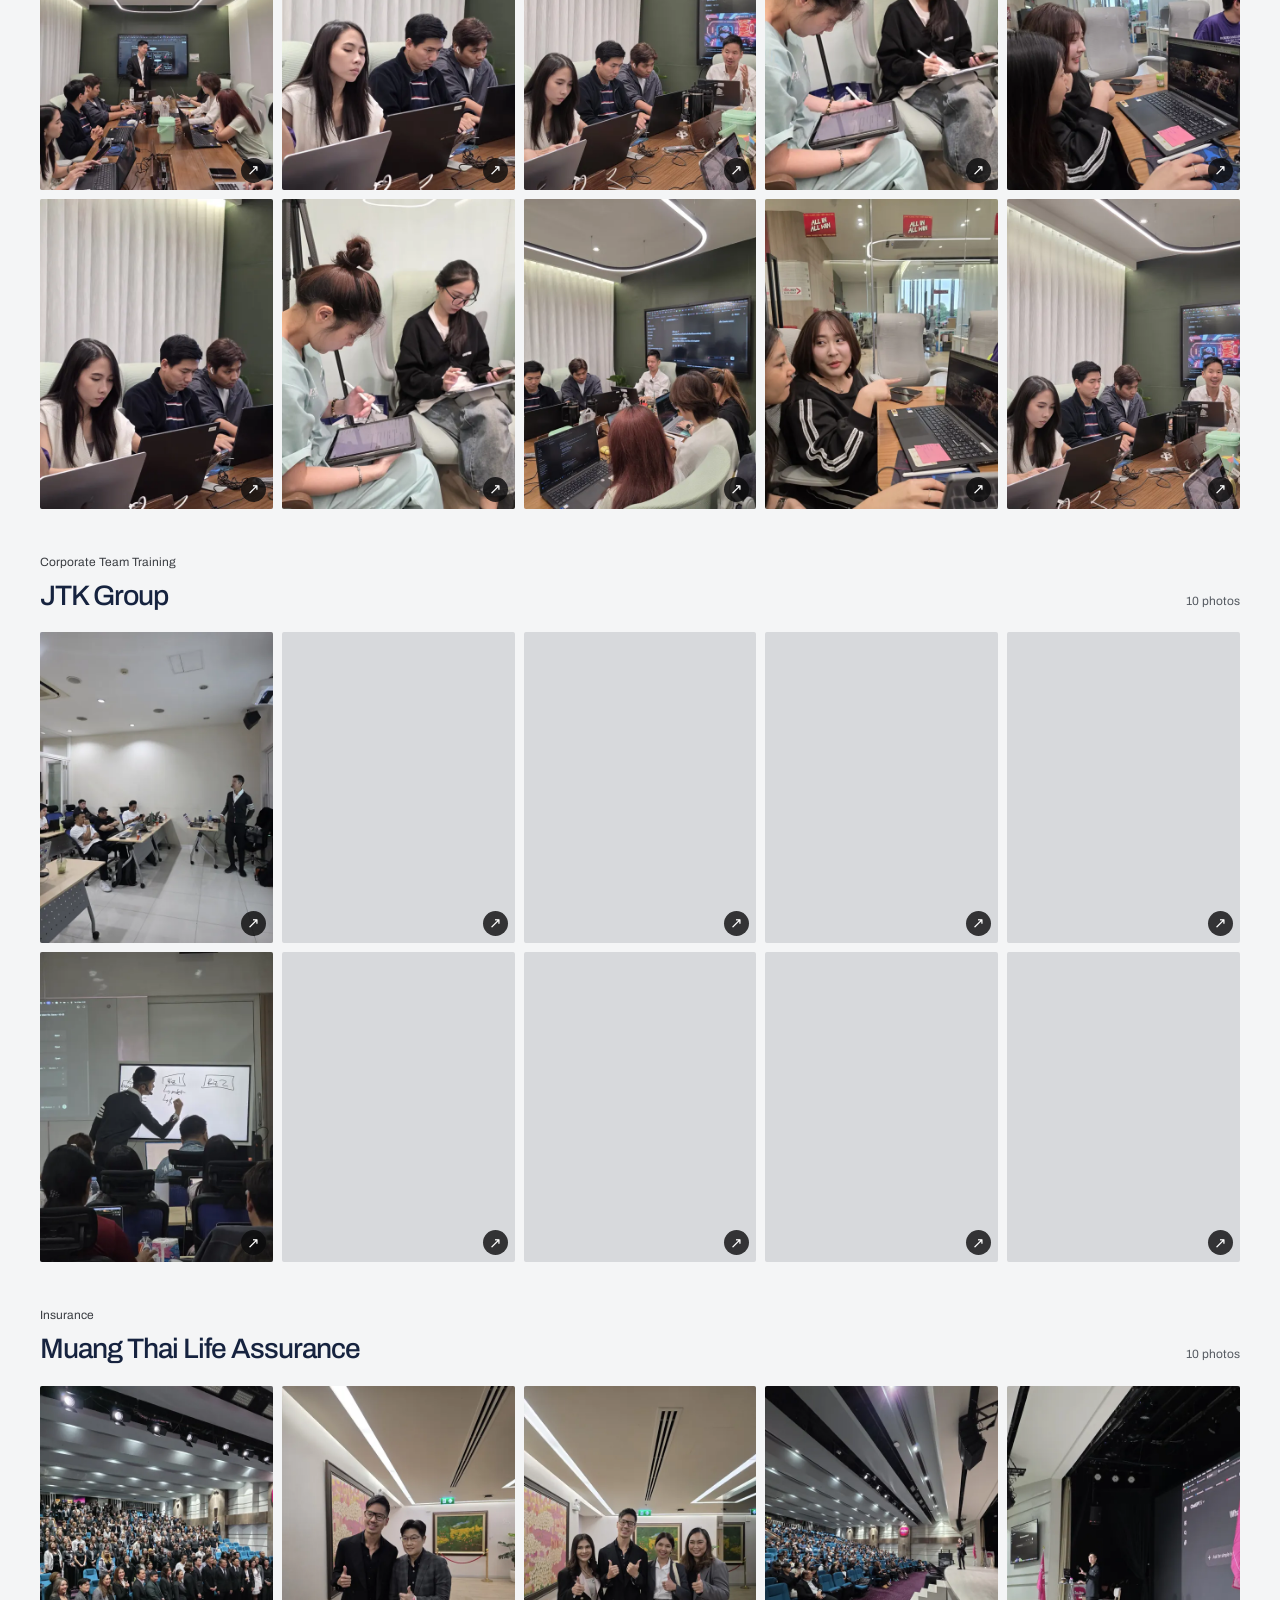
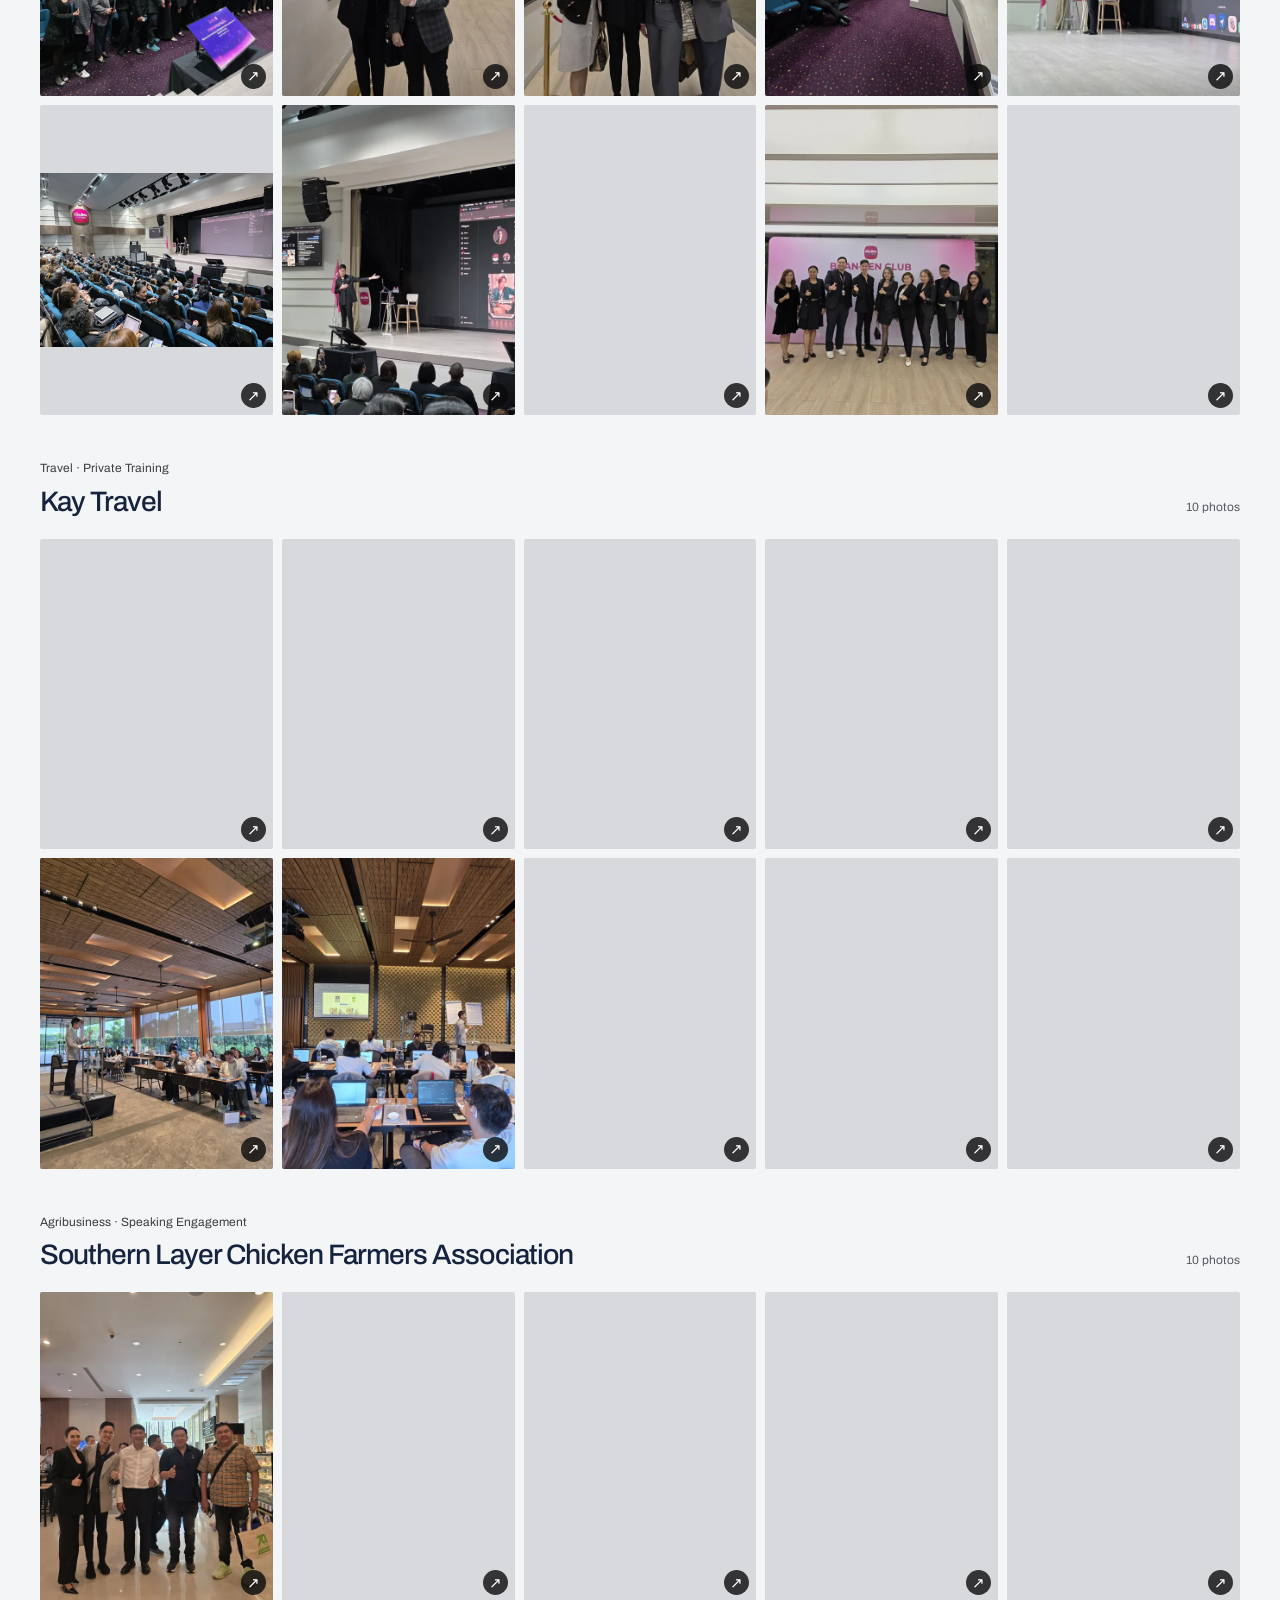
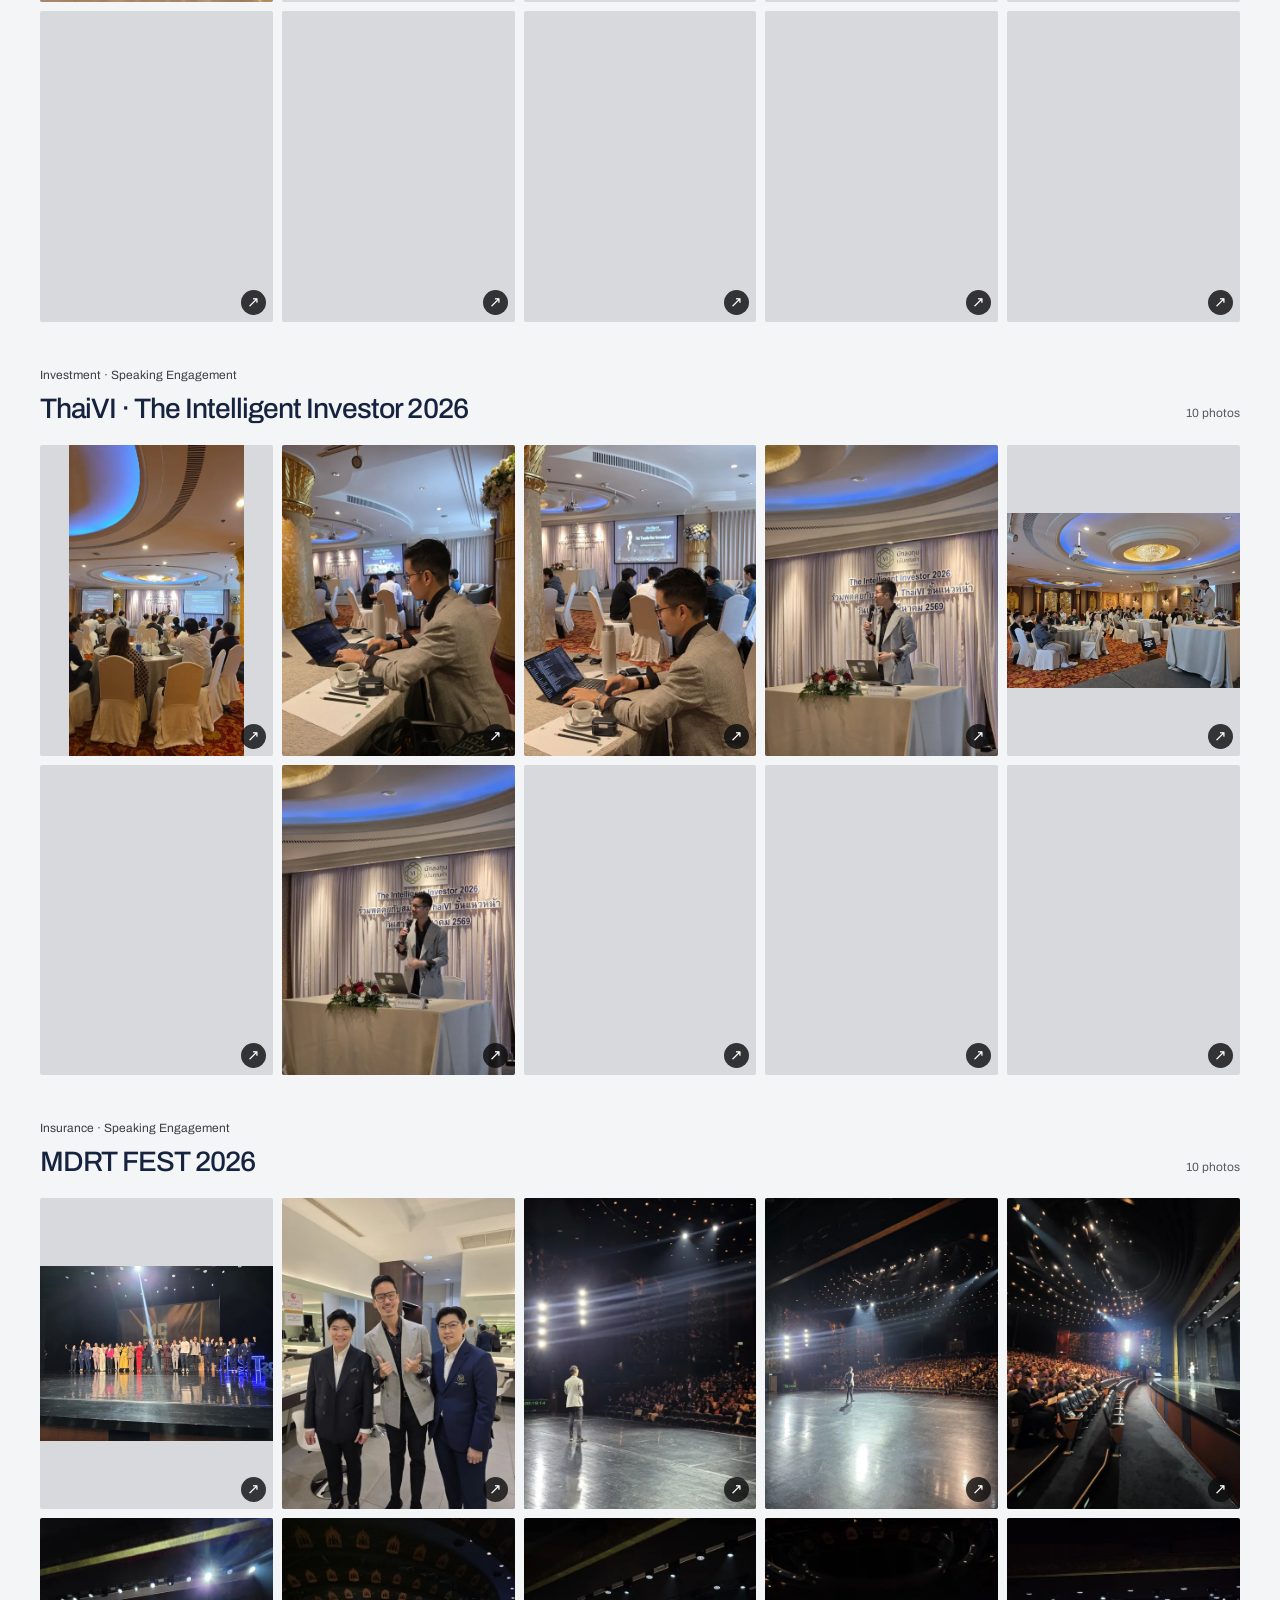
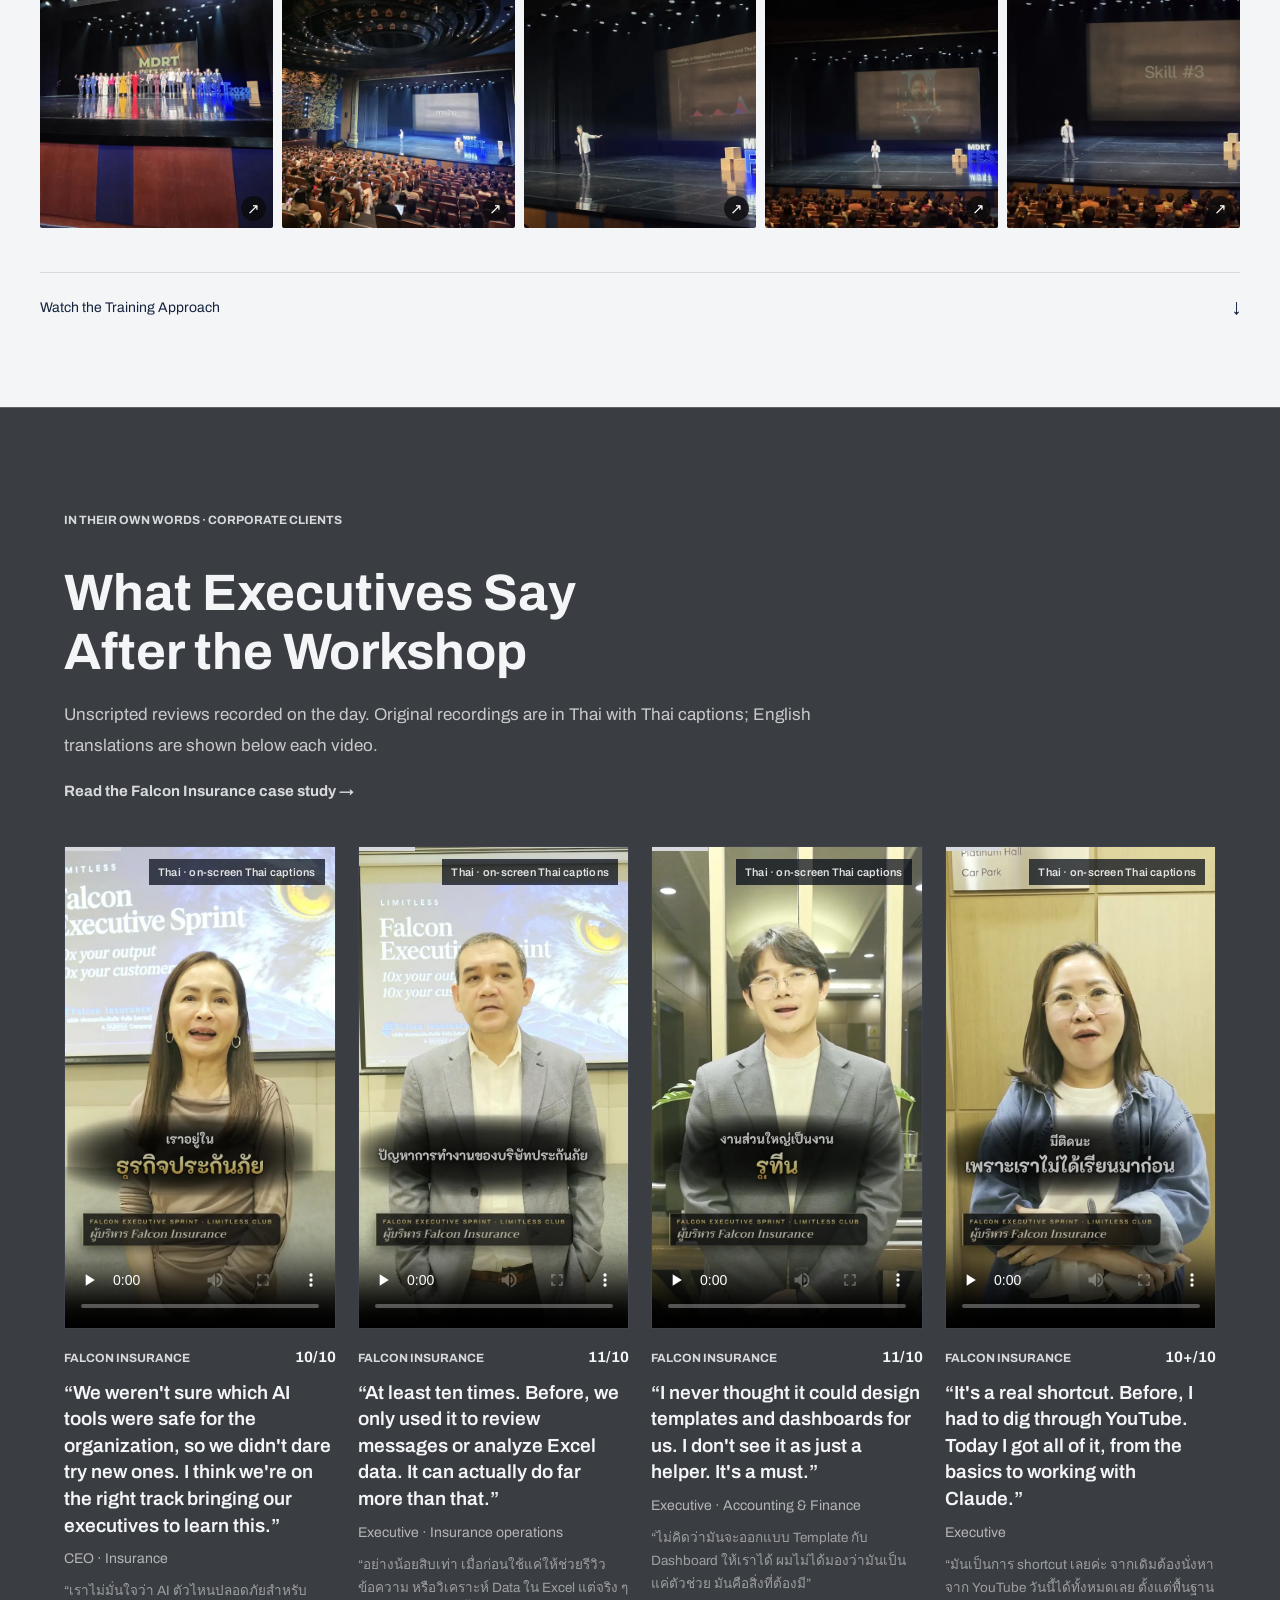
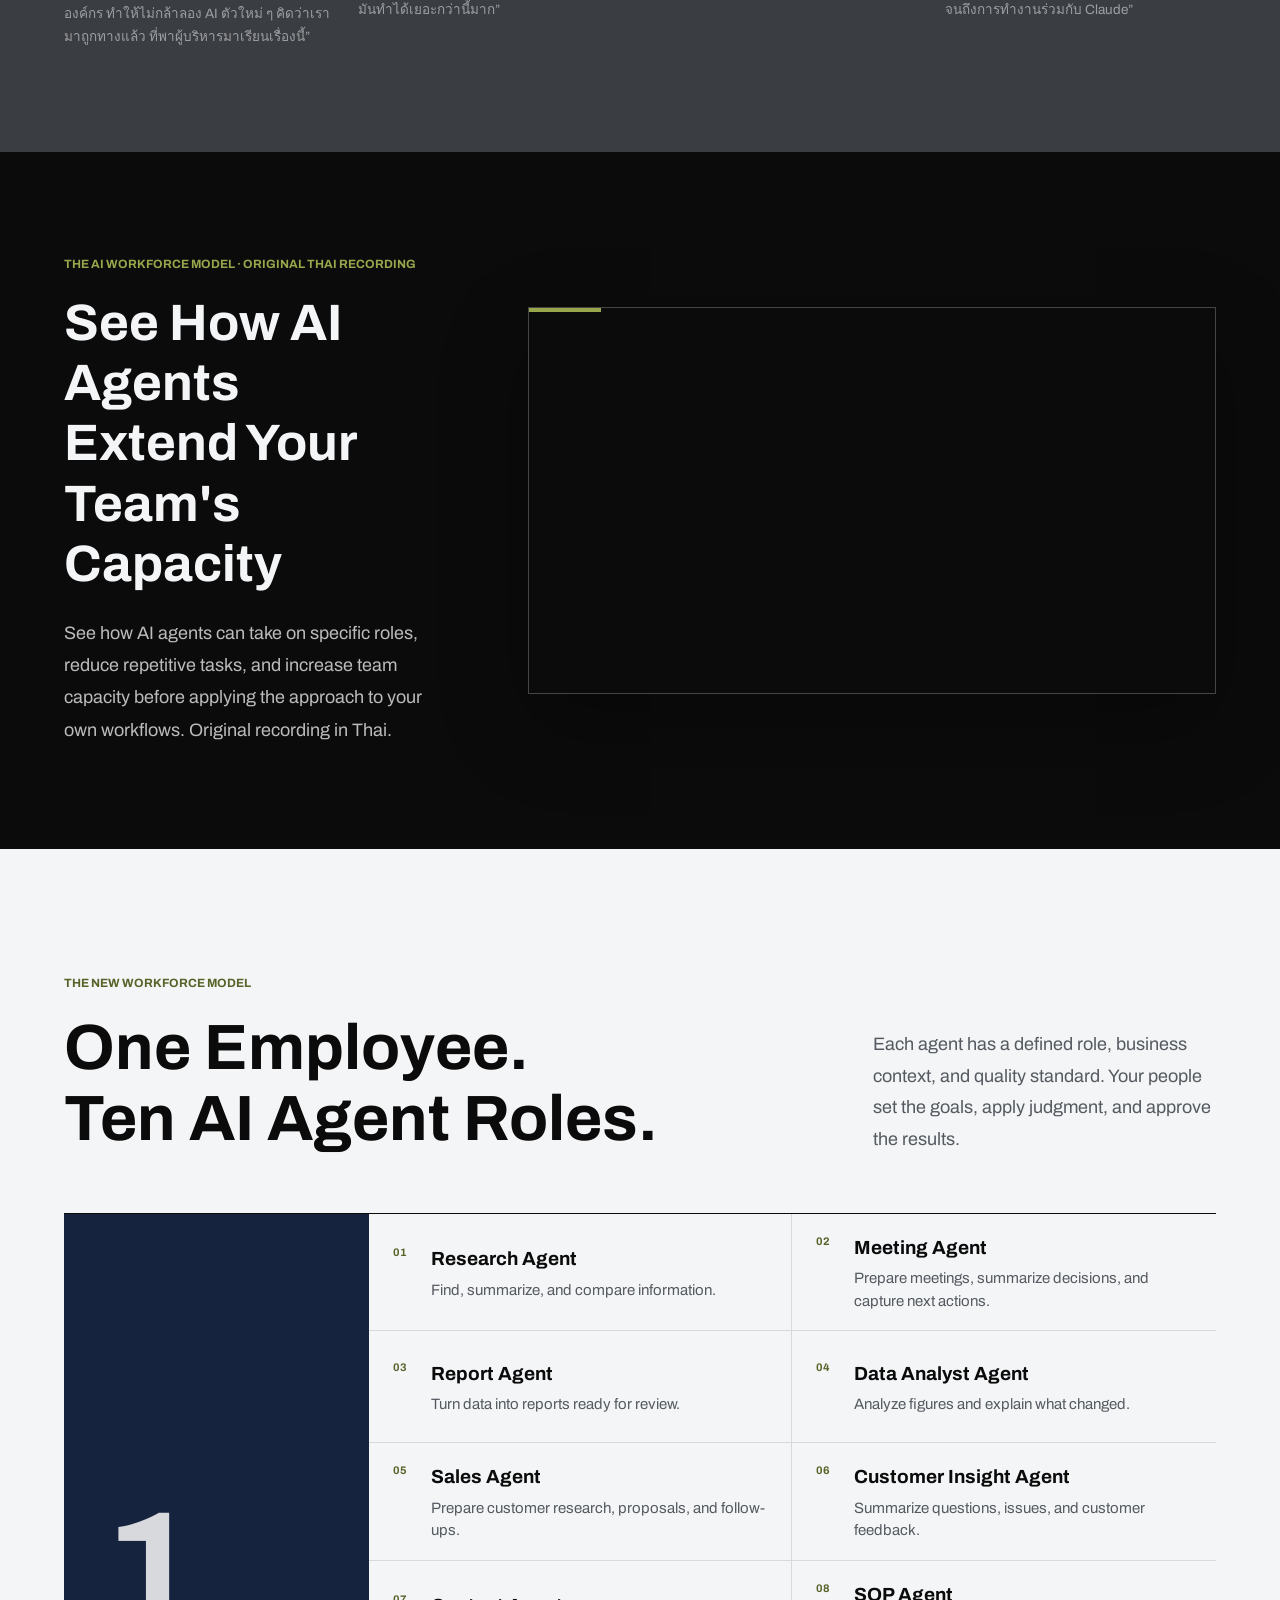
==== commit 9db3a949: "Correct LINE OA contact URL across Thai and English pages" ====
--- a/en/index.html
+++ b/en/index.html
@@ -293,13 +293,13 @@
 <section class="contact-section" id="contact">
 <div class="contact-section__copy"><p class="signal-label signal-label--citron">Workshop Availability</p><h2>Check Corporate Training Availability</h2><p>Tell us your industry, participant count, and the workflows you want to improve. We will help identify a workshop approach that fits your organization.</p></div>
 <div class="contact-actions">
-<a class="button button--signal" href="https://line.me/ti/p/KtYODPVpbN" rel="noopener noreferrer" target="_blank">Check Availability on LINE <span aria-hidden="true">↗</span></a>
+<a class="button button--signal" href="https://lin.ee/Umbe6vY" rel="noopener noreferrer" target="_blank">Check Availability on LINE <span aria-hidden="true">↗</span></a>
 <a class="button button--outline" href="executive-brief.html" rel="noopener noreferrer" target="_blank">View English Training Profile ↗</a>
 </div>
 </section>
 </main>
 <footer><p><strong>LIMITLESS CLUB</strong><span>Corporate AI Training · AI For Real Workflows</span></p><a href="#top">Back to top ↑</a></footer>
-<a class="mobile-cta" href="https://line.me/ti/p/KtYODPVpbN" rel="noopener noreferrer" target="_blank">Check Availability on LINE <span aria-hidden="true">↗</span></a>
+<a class="mobile-cta" href="https://lin.ee/Umbe6vY" rel="noopener noreferrer" target="_blank">Check Availability on LINE <span aria-hidden="true">↗</span></a>
 <script>
     const numberFormat = new Intl.NumberFormat("en-GB", { maximumFractionDigits: 0 });
     const peopleInput = document.getElementById("people");
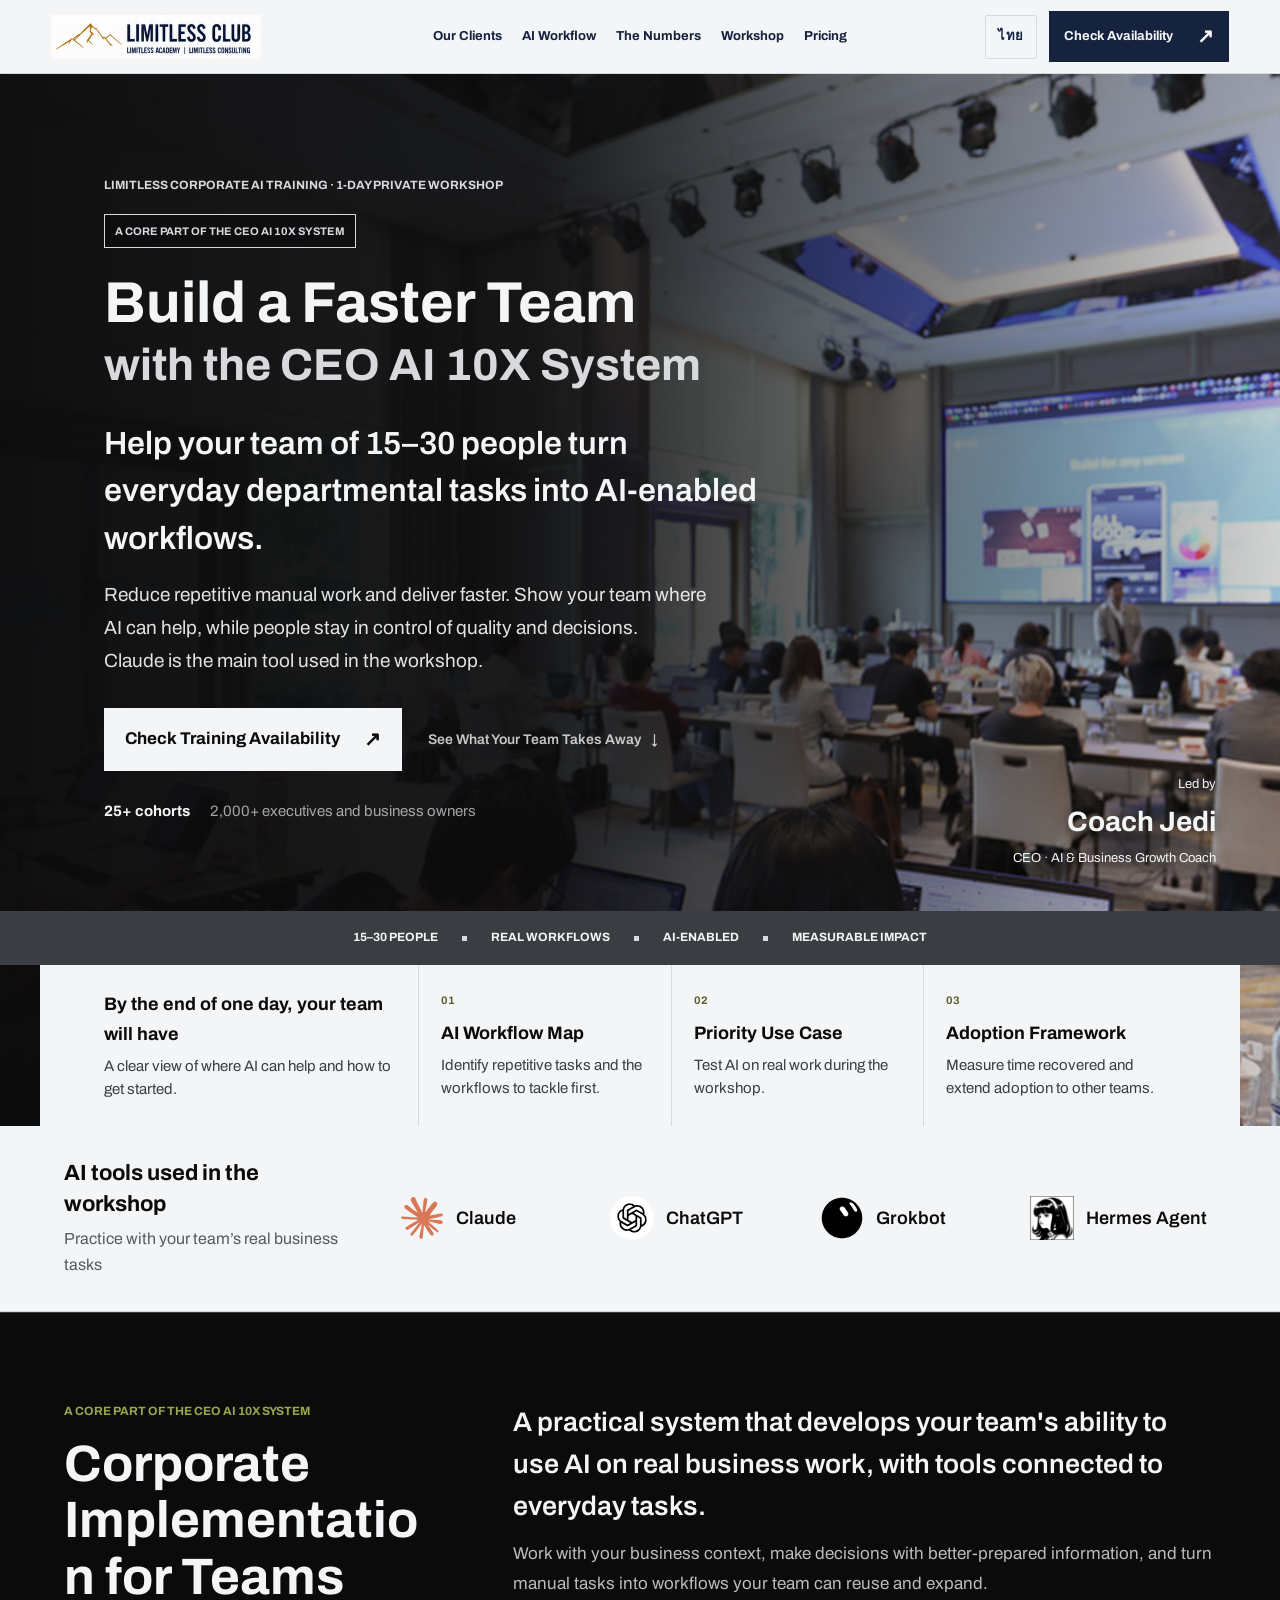
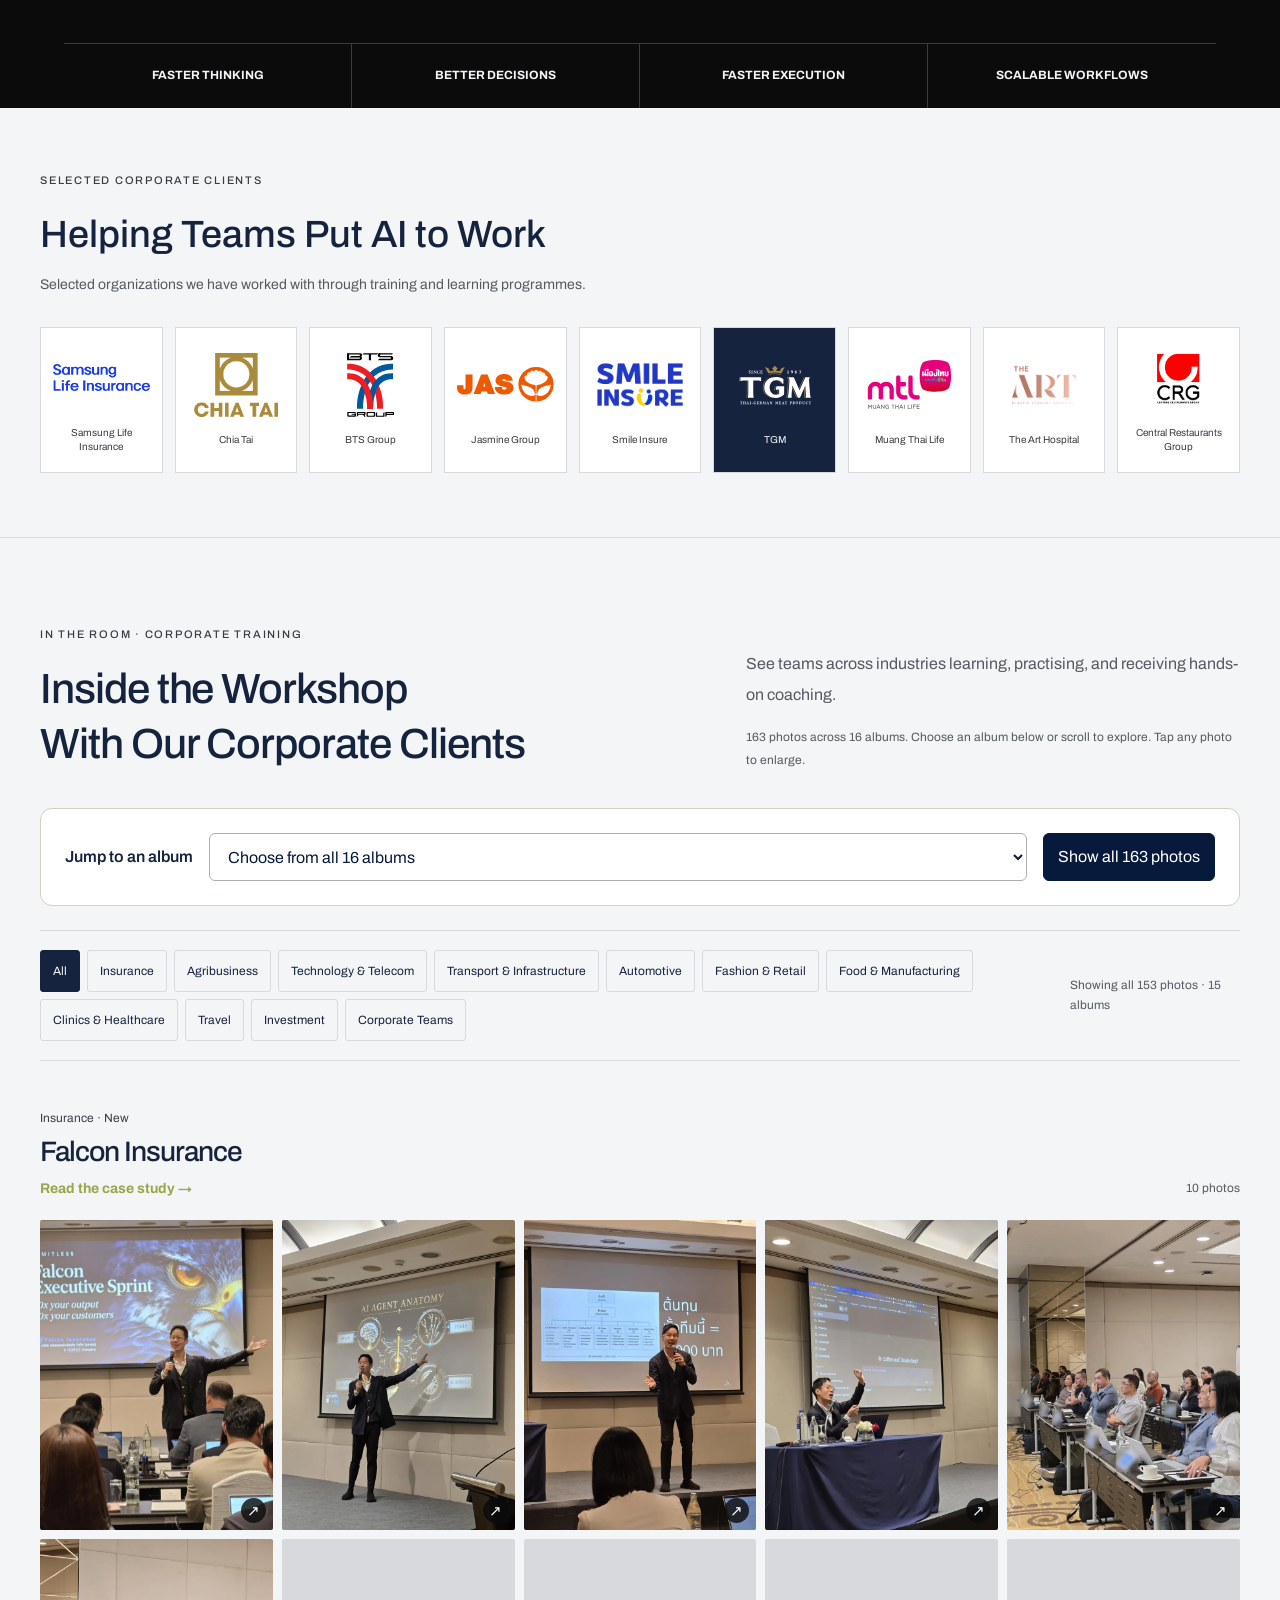
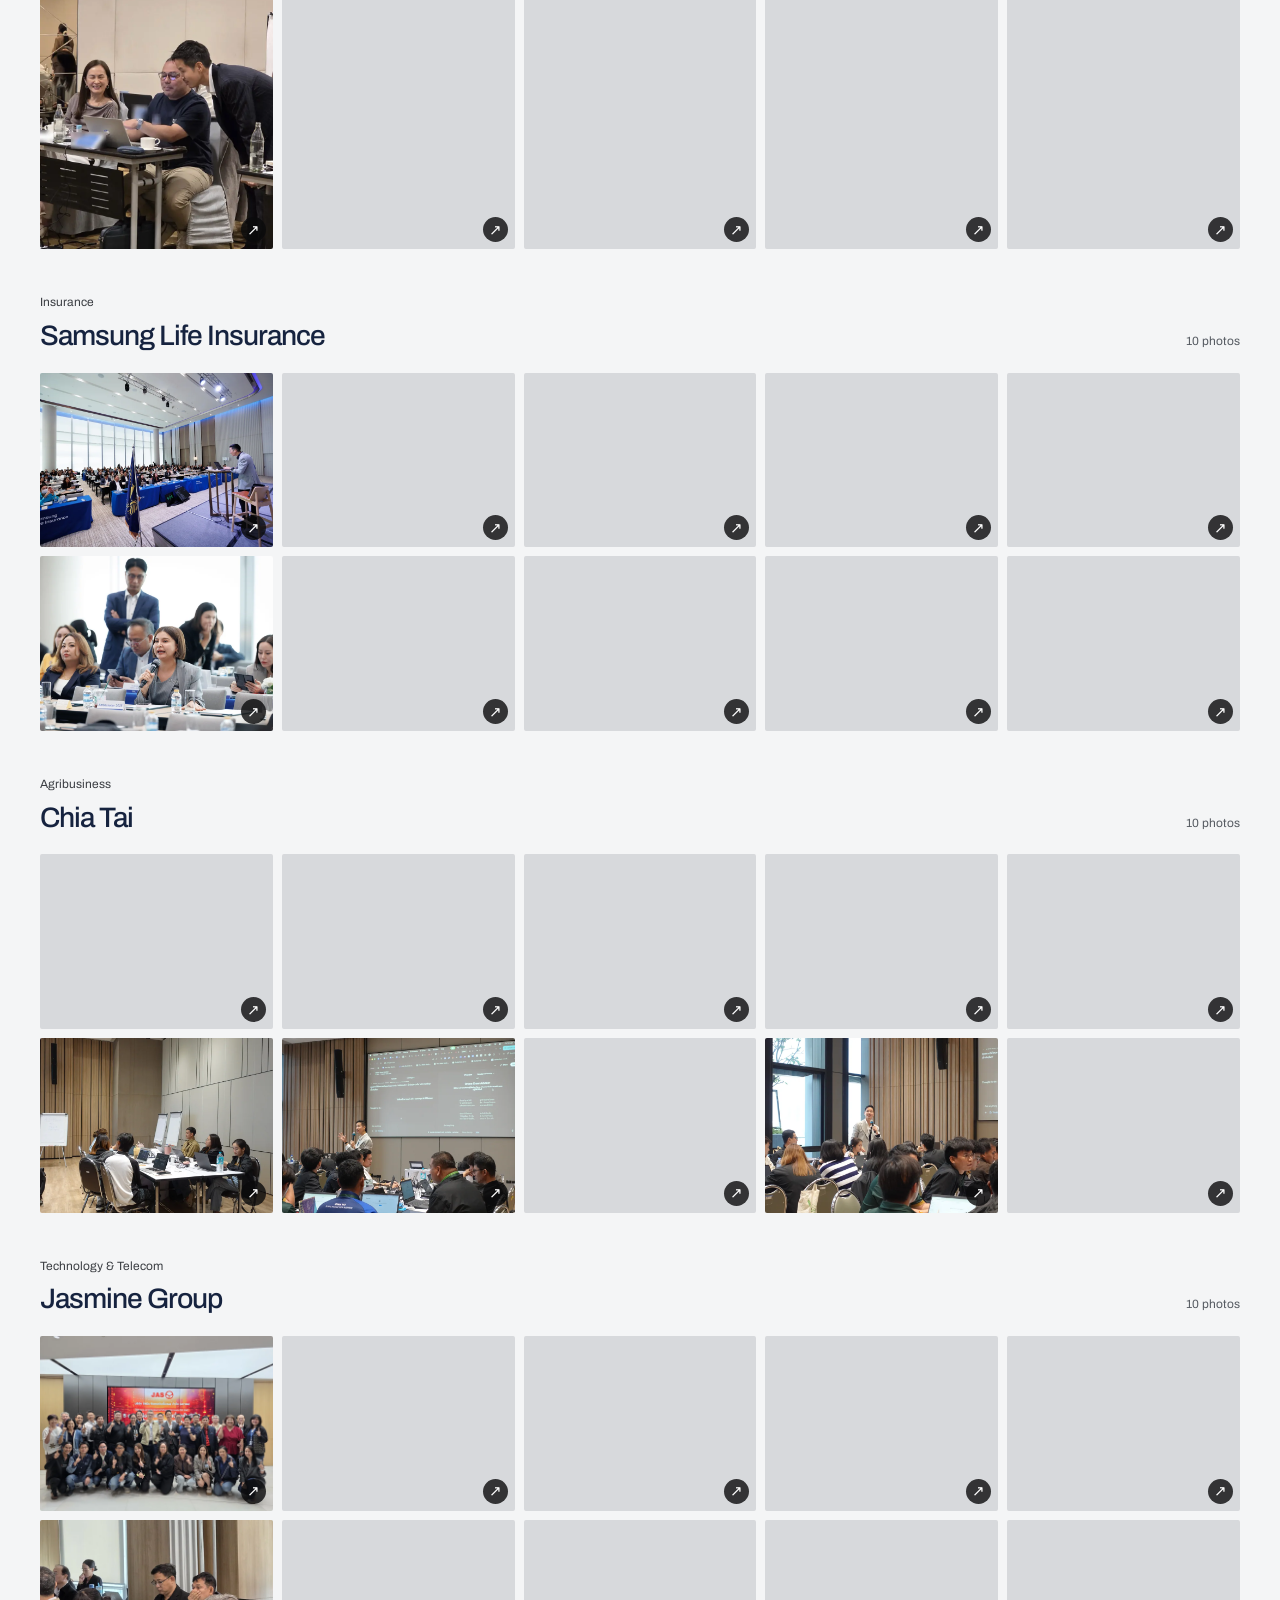
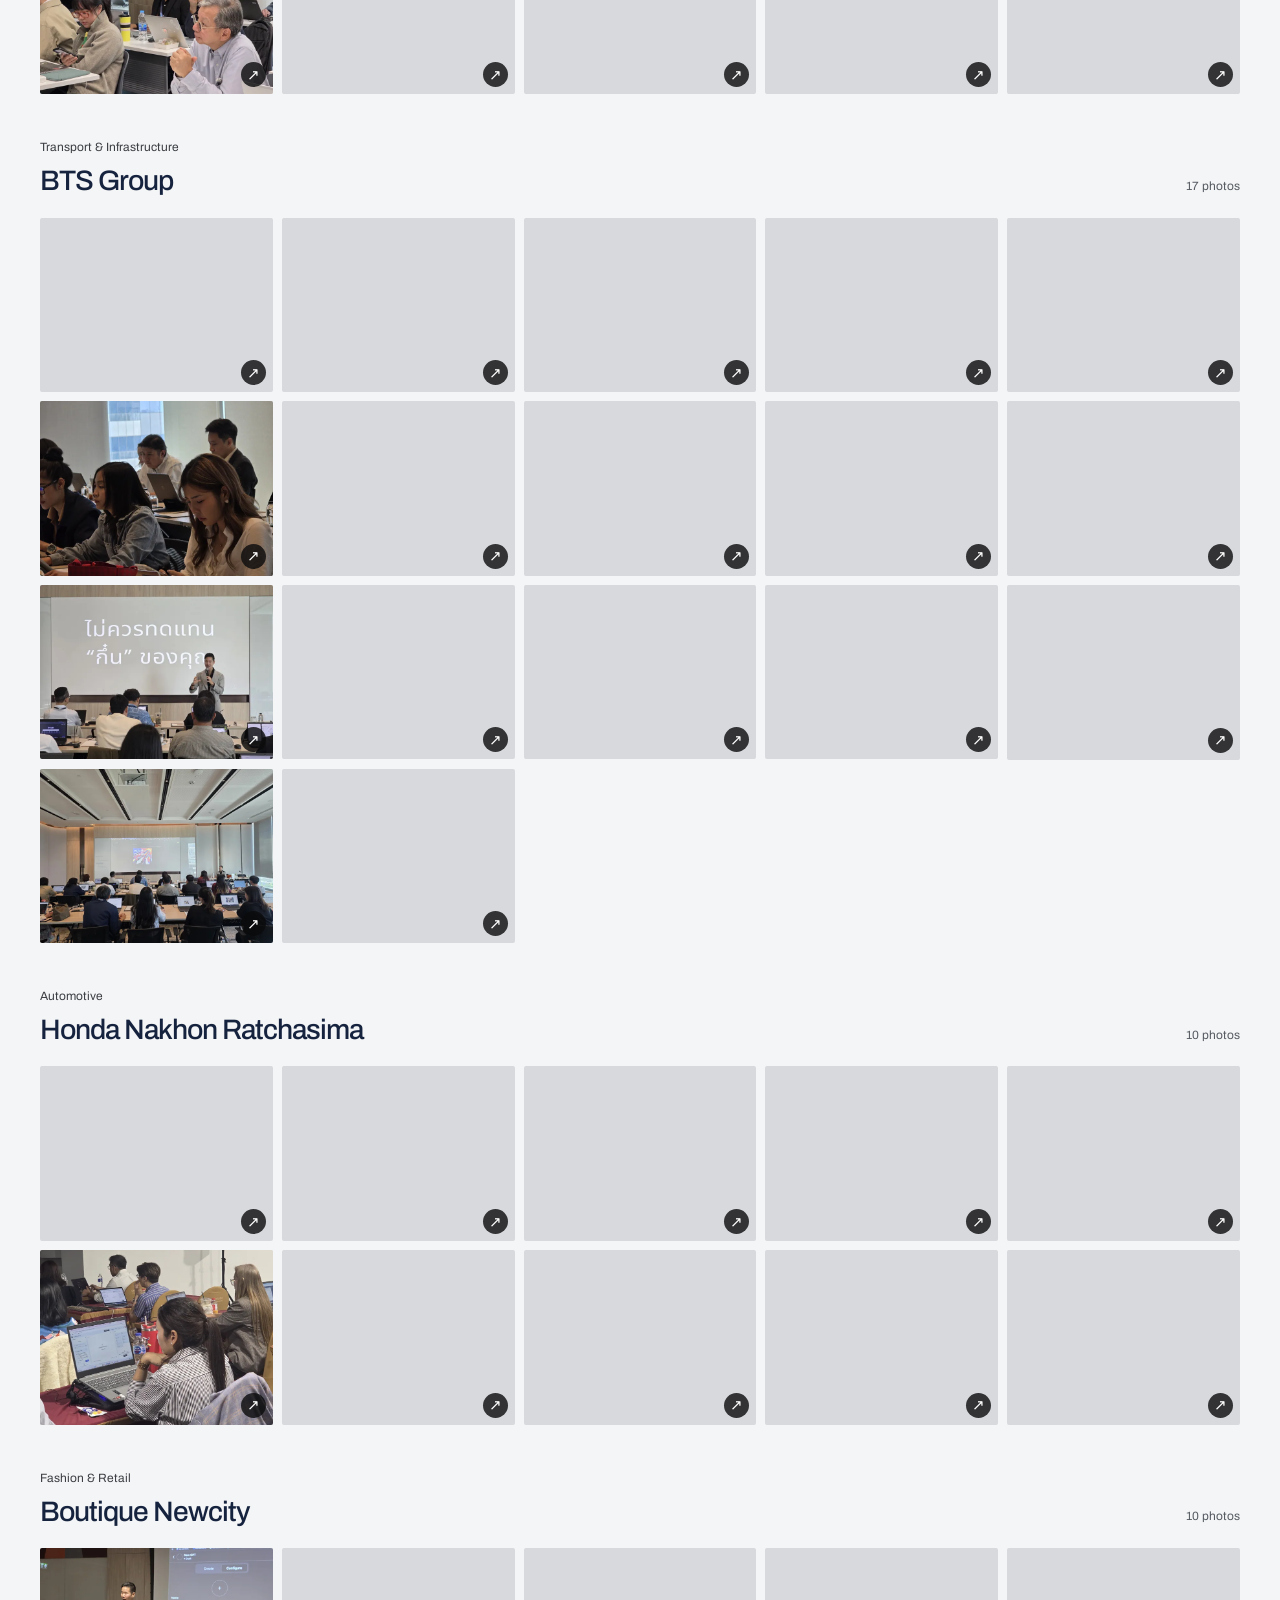
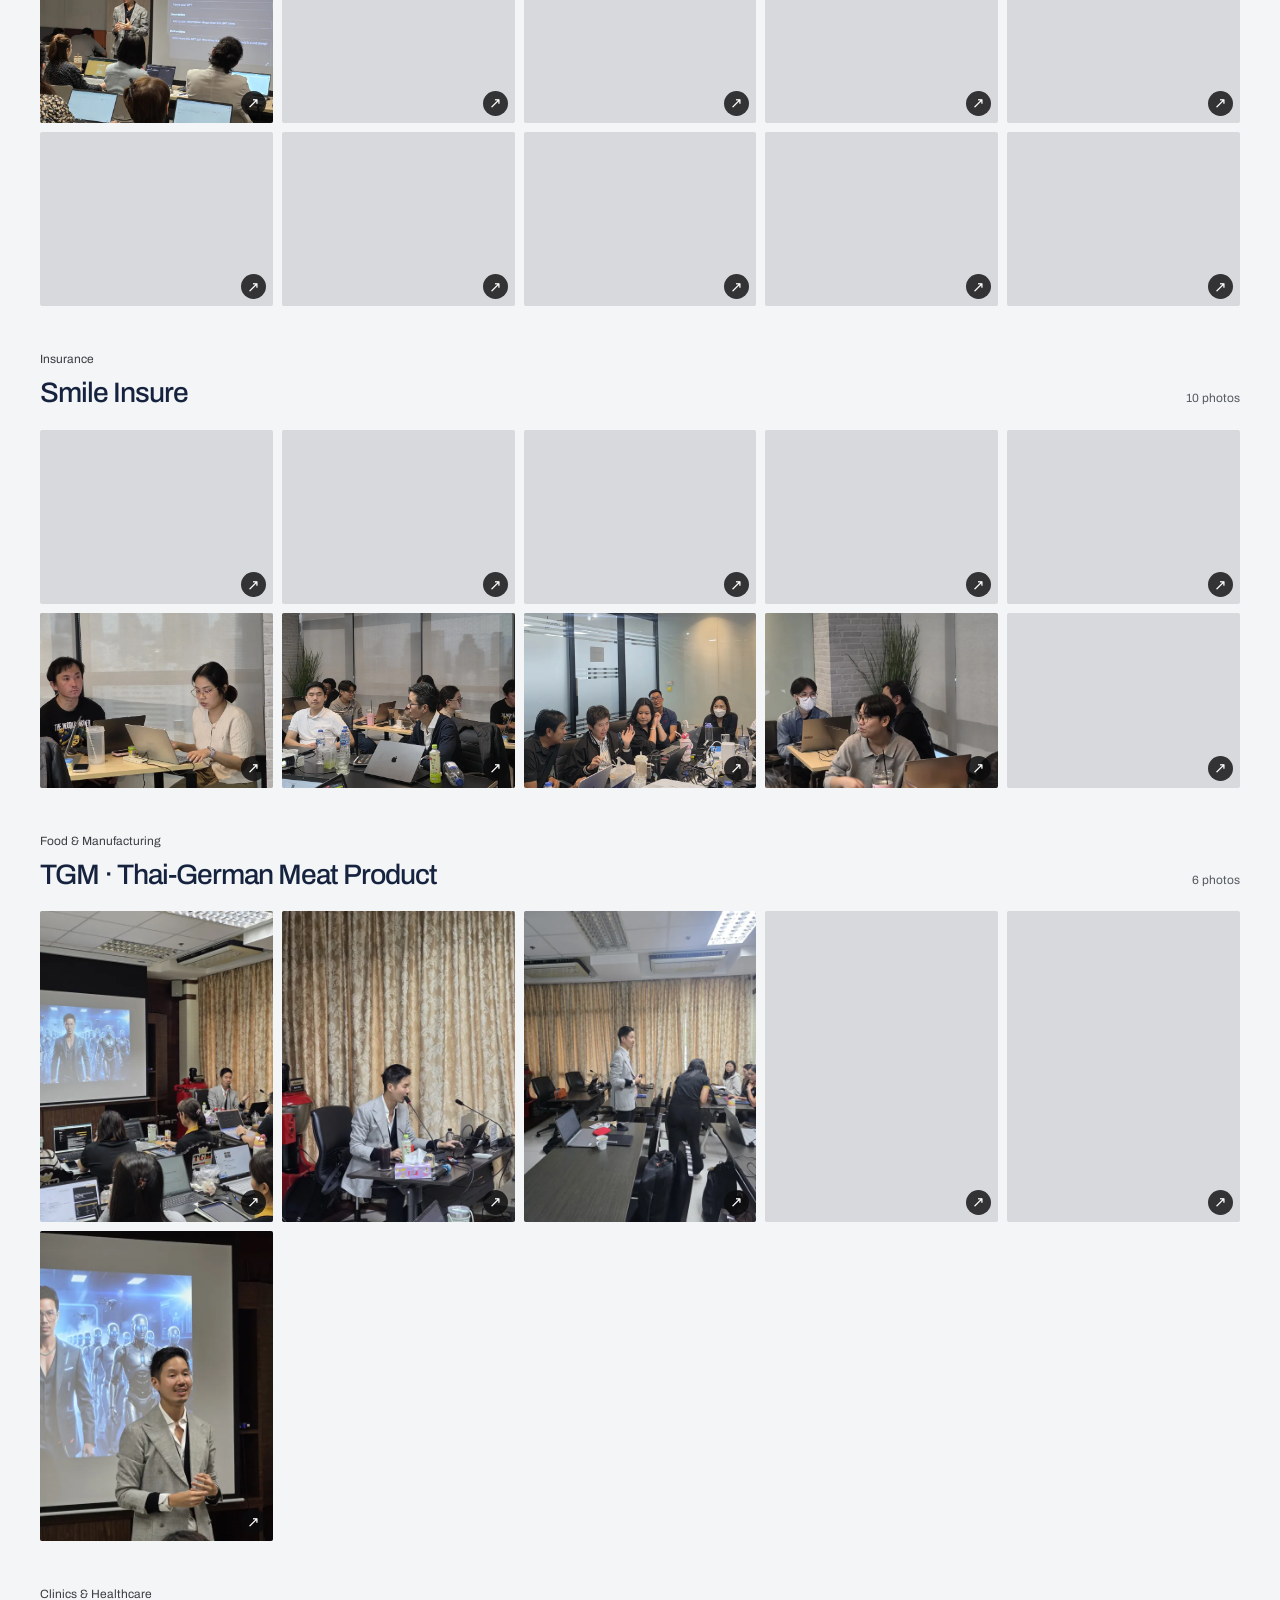
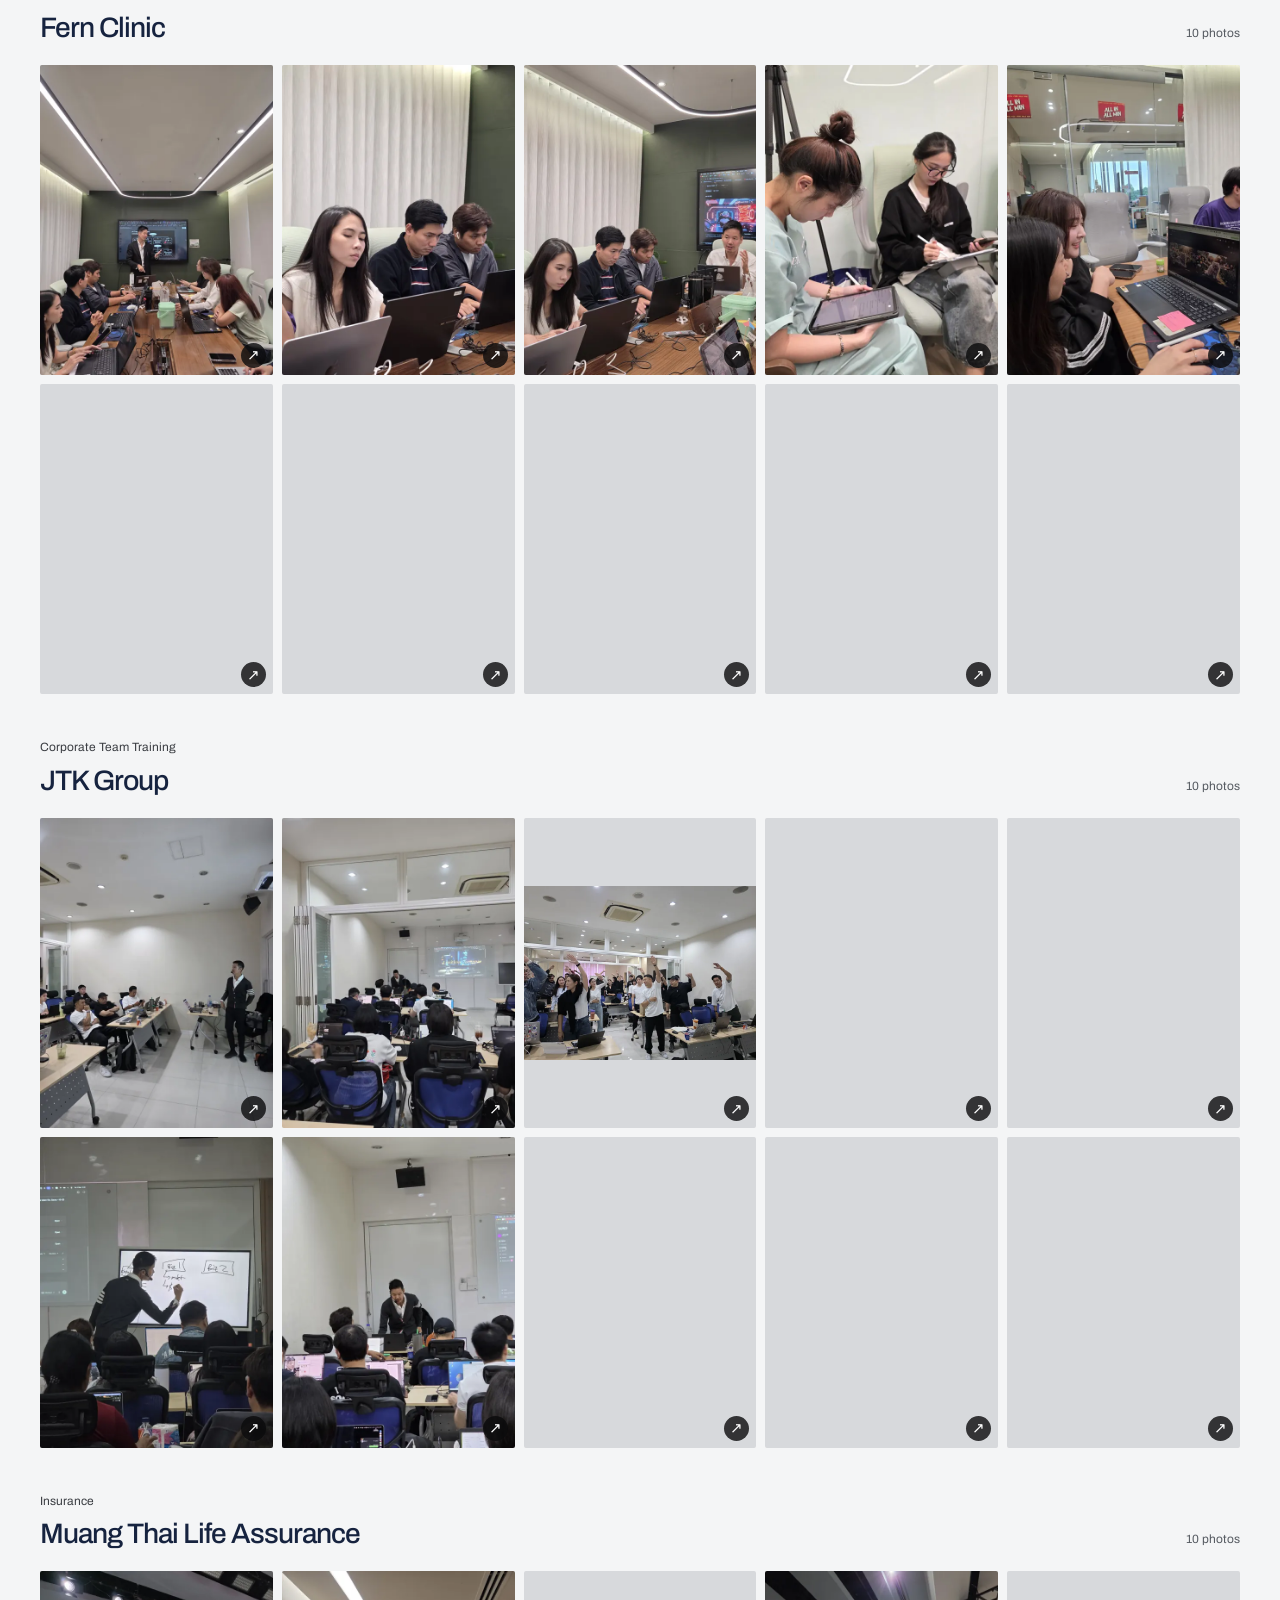
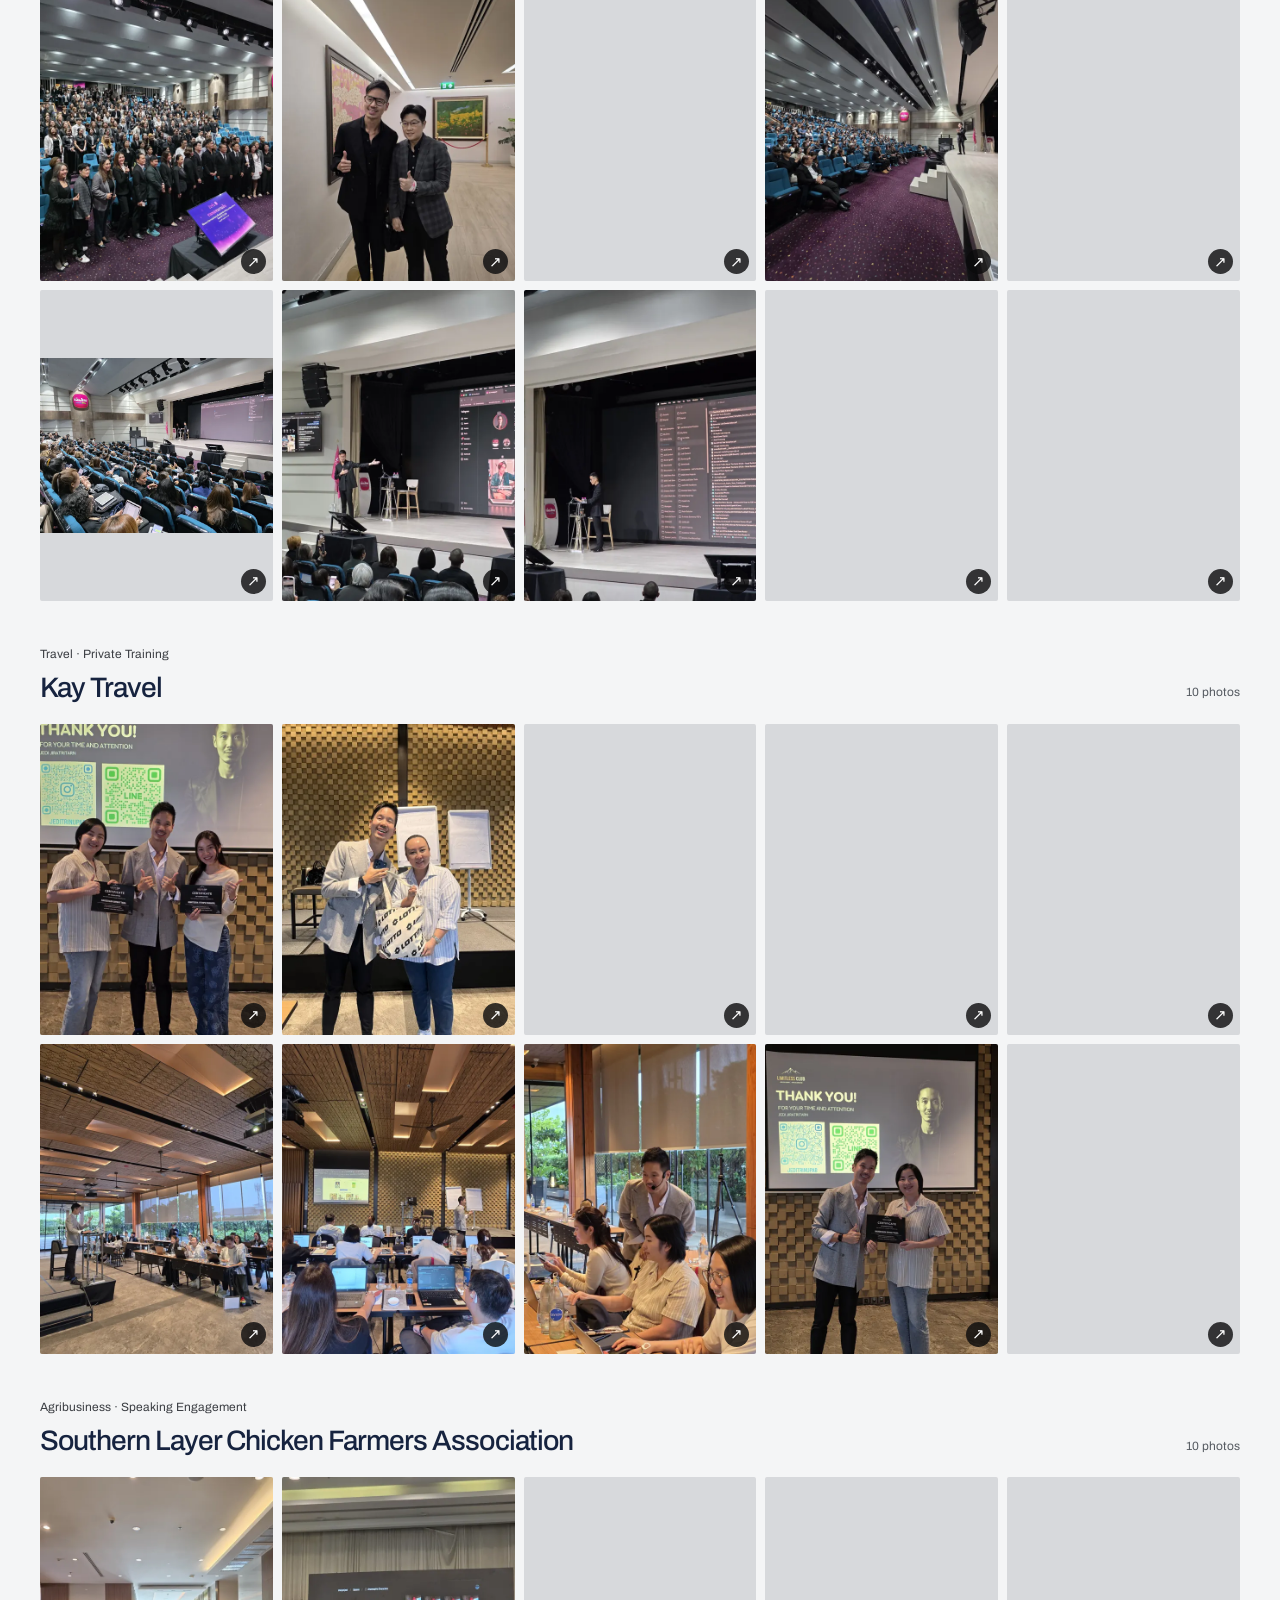
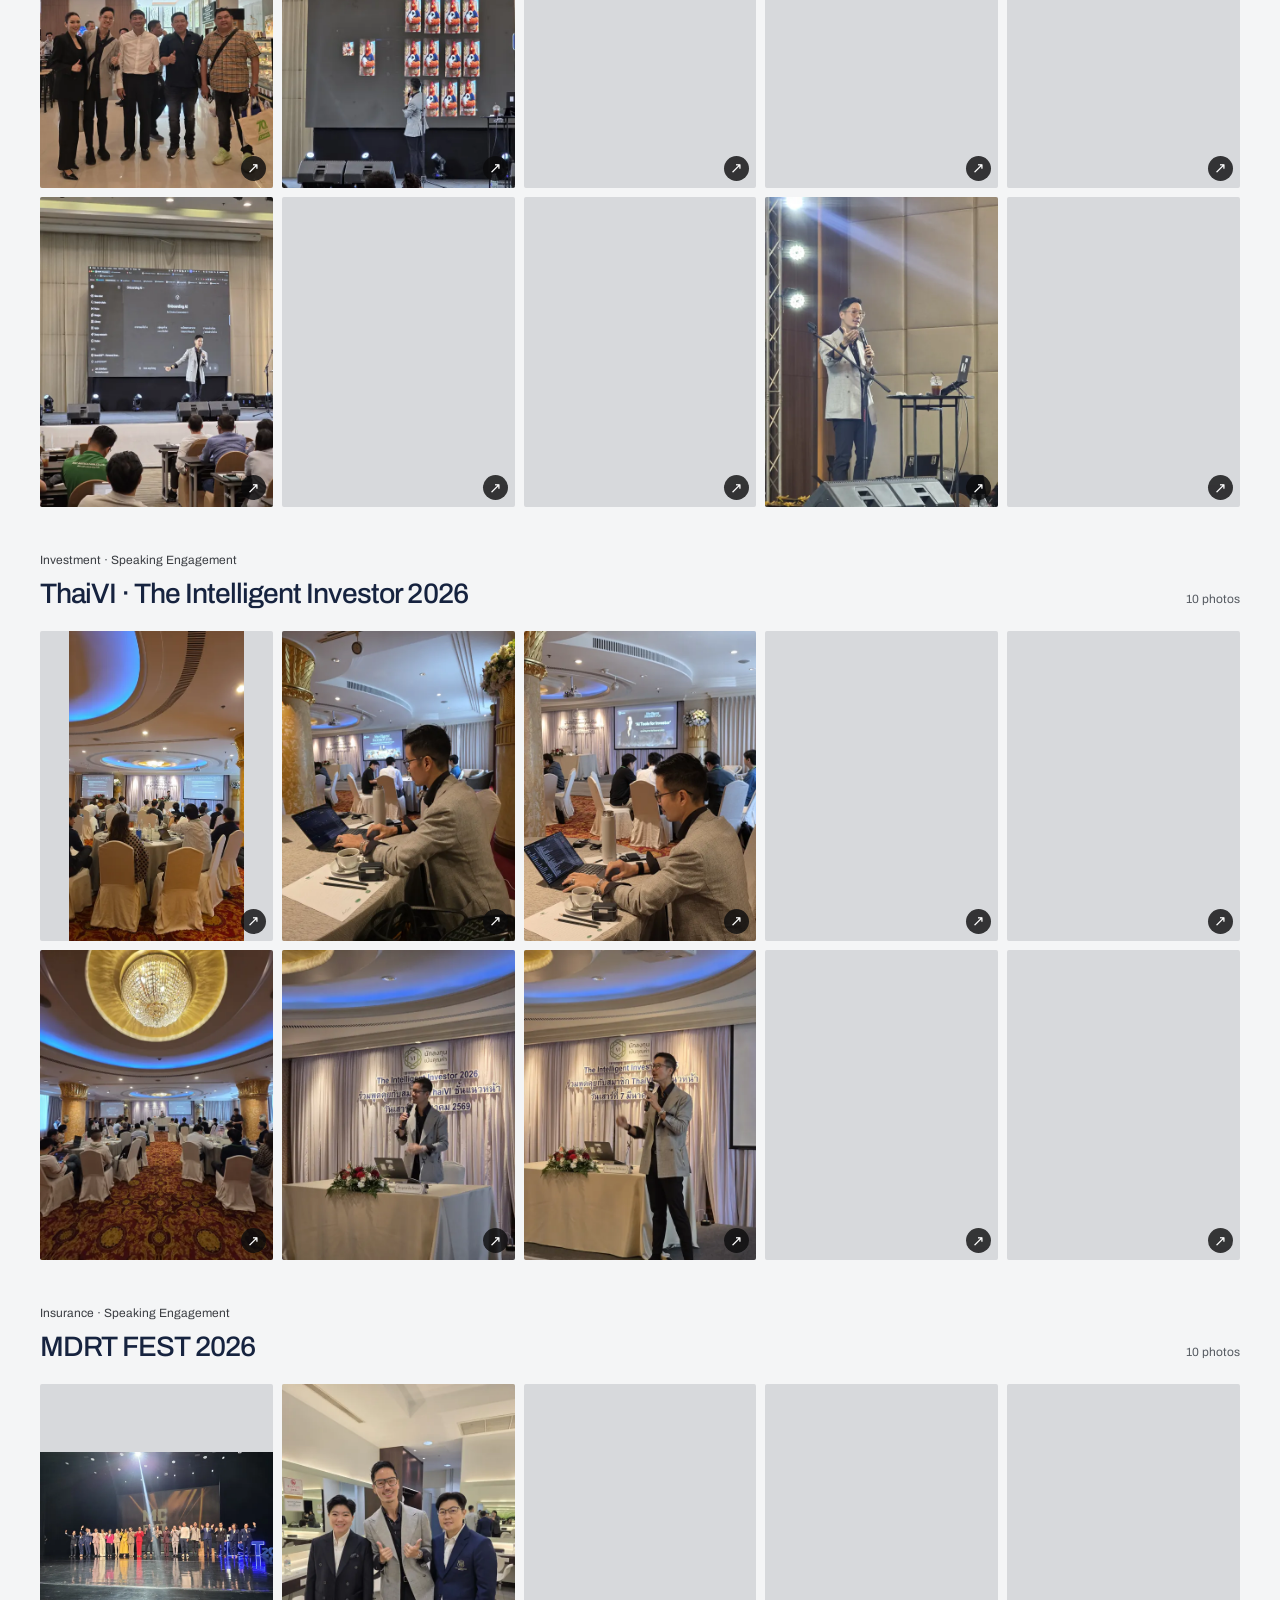
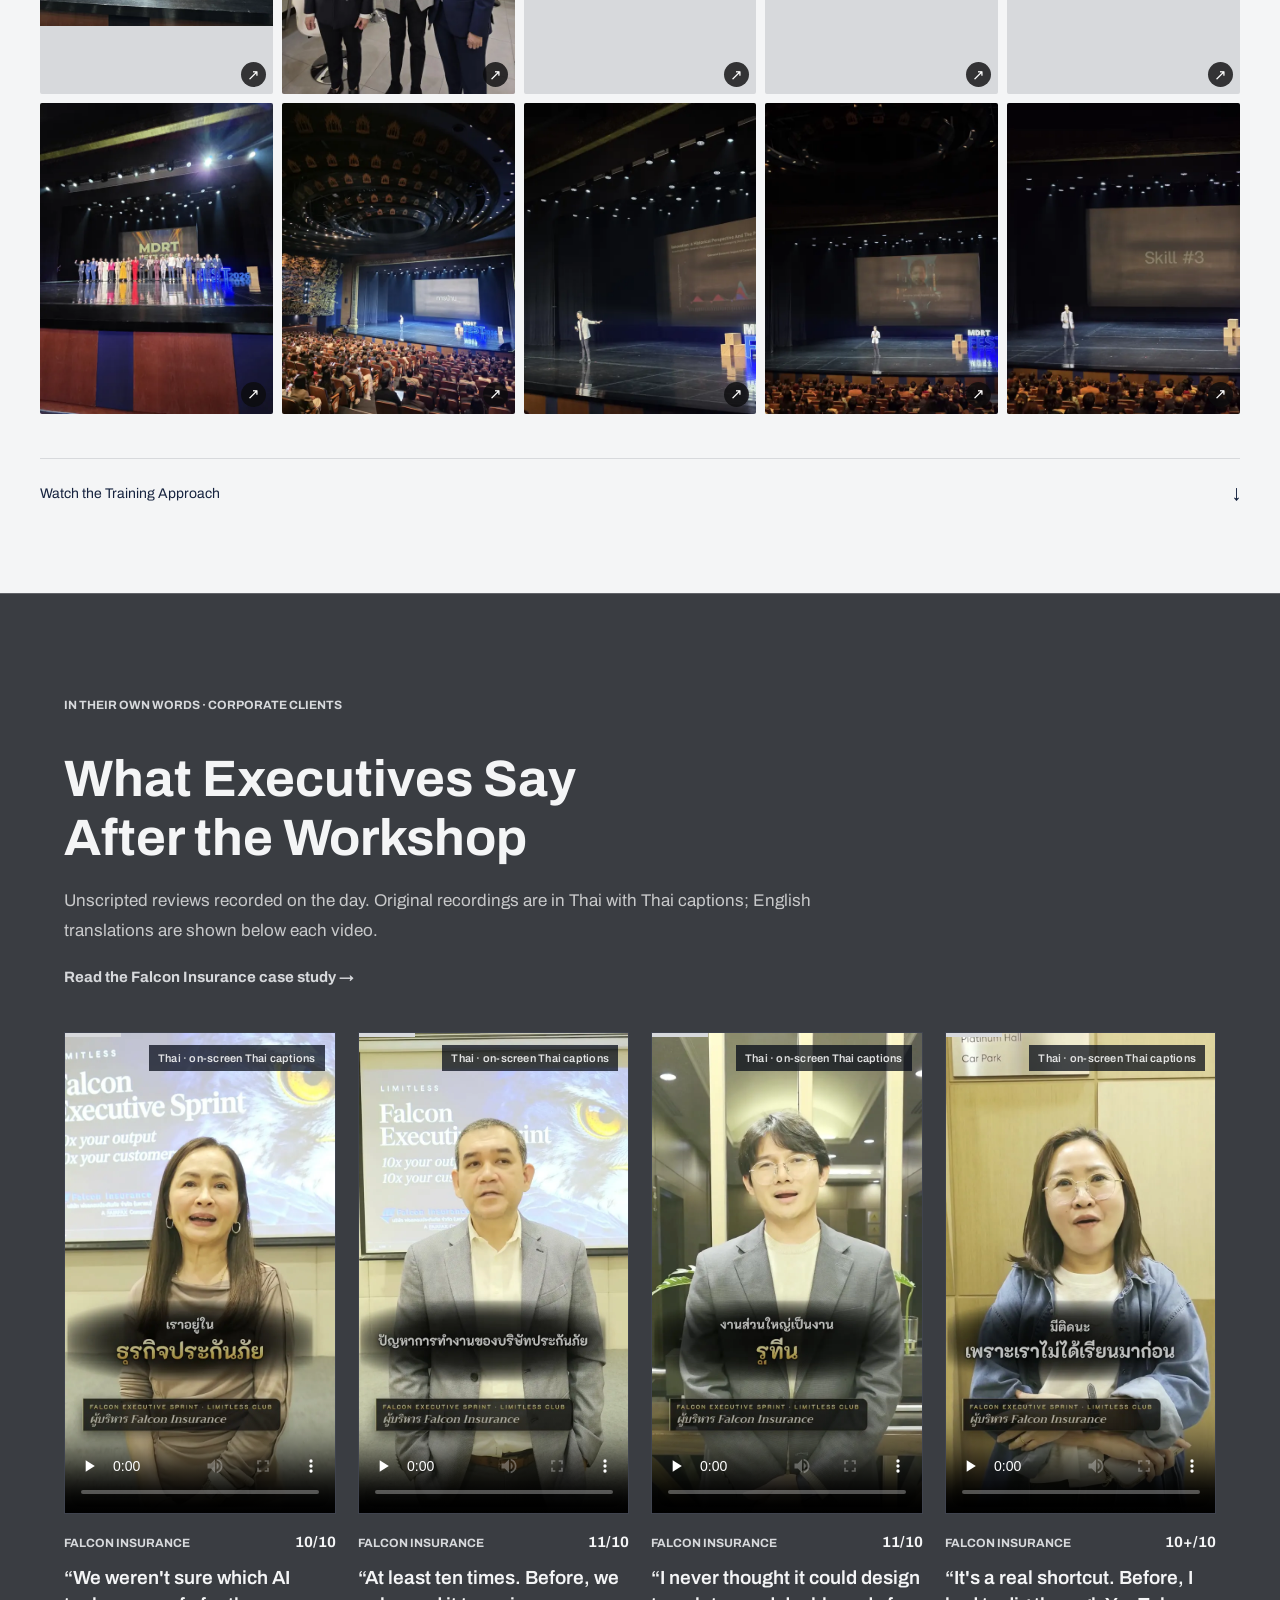
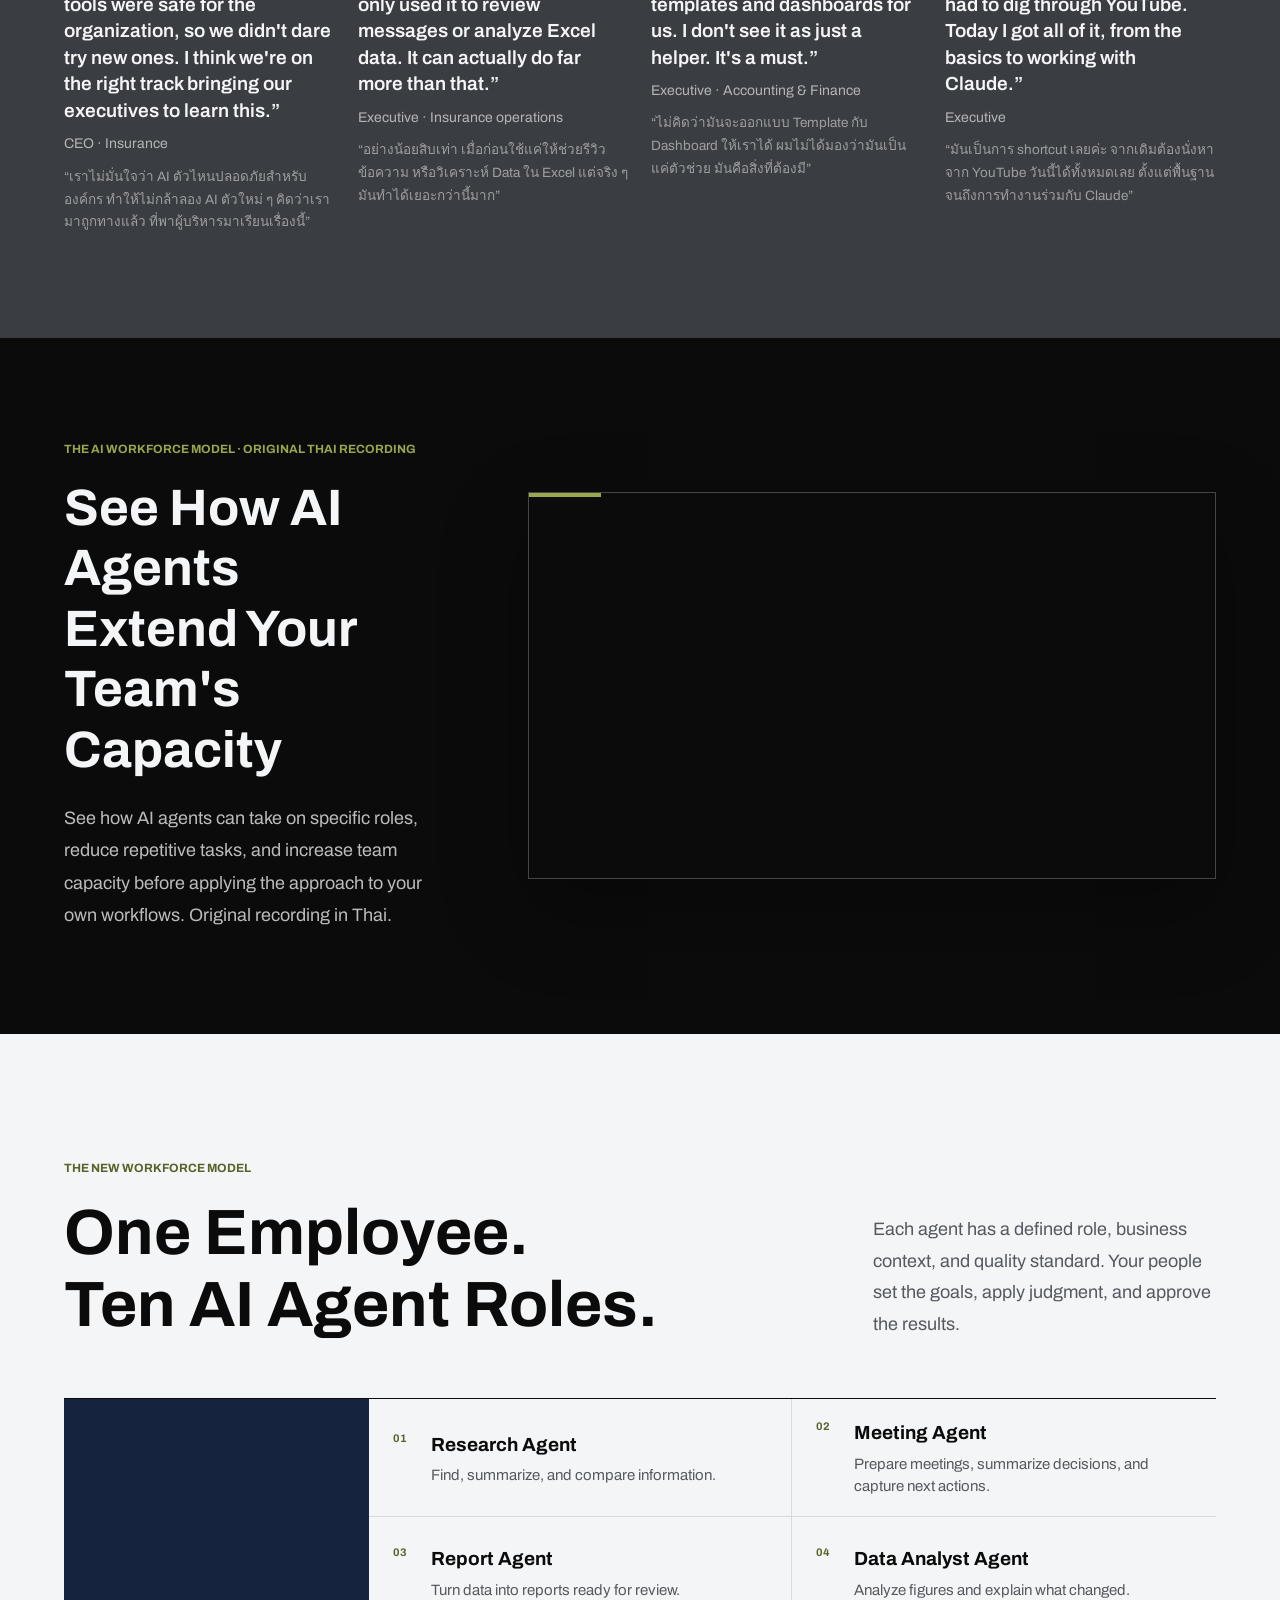
==== commit b59db0a9: "Complete bilingual teaching tool strip styling" ====
--- a/en/index.html
+++ b/en/index.html
@@ -66,6 +66,18 @@
 <div><b>03</b><strong>Adoption Framework</strong><span>Measure time recovered and extend adoption to other teams.</span></div>
 </div>
 </section>
+    <section class="teaching-tools" aria-labelledby="teaching-tools-title">
+      <div class="teaching-tools__inner">
+        <div class="teaching-tools__heading"><h2 id="teaching-tools-title">AI tools used in the workshop</h2><p>Practice with your team’s real business tasks</p></div>
+        <ul class="teaching-tools__list">
+          <li><img src="../assets/tool-logos/claude.svg" alt="" width="44" height="44" loading="lazy" decoding="async" /><span>Claude</span></li>
+          <li><img src="../assets/tool-logos/openai.svg" alt="" width="44" height="44" loading="lazy" decoding="async" /><span>ChatGPT</span></li>
+          <li><img src="../assets/tool-logos/grokbot.svg" alt="" width="44" height="44" loading="lazy" decoding="async" /><span>Grokbot</span></li>
+          <li><img src="../assets/tool-logos/hermes-agent.png" alt="" width="44" height="44" loading="lazy" decoding="async" /><span>Hermes Agent</span></li>
+        </ul>
+      </div>
+    </section>
+
 <section aria-labelledby="ceo-system-title" class="ceo-system-band">
 <div class="ceo-system-band__intro">
 <p class="signal-label signal-label--citron">A Core Part of the CEO AI 10X System</p>
--- a/brand-ci.css
+++ b/brand-ci.css
@@ -94,3 +94,21 @@
     background: linear-gradient(180deg, rgba(11,11,12,.99) 0%, rgba(11,11,12,.94) 53%, rgba(11,11,12,.56) 78%, rgba(11,11,12,.35) 100%);
   }
 }
+
+/* Tool identities from the online-class reference; existing sections unchanged. */
+.teaching-tools { background: var(--paper); color: var(--ink); border-bottom: 1px solid var(--line); padding: 32px clamp(18px, 5vw, 70px); }
+.teaching-tools__inner { max-width: var(--page); margin: 0 auto; display: flex; align-items: center; gap: 36px; }
+.teaching-tools__heading { flex: 0 1 300px; }
+.teaching-tools__heading h2 { margin: 0 0 6px; font-size: 22px; line-height: 1.4; }
+.teaching-tools__heading p { margin: 0; color: var(--muted); font-size: 16px; }
+.teaching-tools__list { flex: 1; display: grid; grid-template-columns: repeat(4, minmax(0, 1fr)); gap: 24px; list-style: none; padding: 0; margin: 0; }
+.teaching-tools__list li { display: flex; align-items: center; gap: 12px; font-size: 18px; font-weight: 600; line-height: 1.4; }
+.teaching-tools__list img { width: 44px; height: 44px; flex: 0 0 44px; object-fit: contain; }
+@media (max-width: 1100px) {
+  .teaching-tools__inner { display: block; }
+  .teaching-tools__heading { margin-bottom: 24px; }
+}
+@media (max-width: 600px) {
+  .teaching-tools__list { grid-template-columns: repeat(2, minmax(0, 1fr)); gap: 24px 16px; }
+  .teaching-tools__list li { flex-direction: column; align-items: flex-start; gap: 10px; }
+}
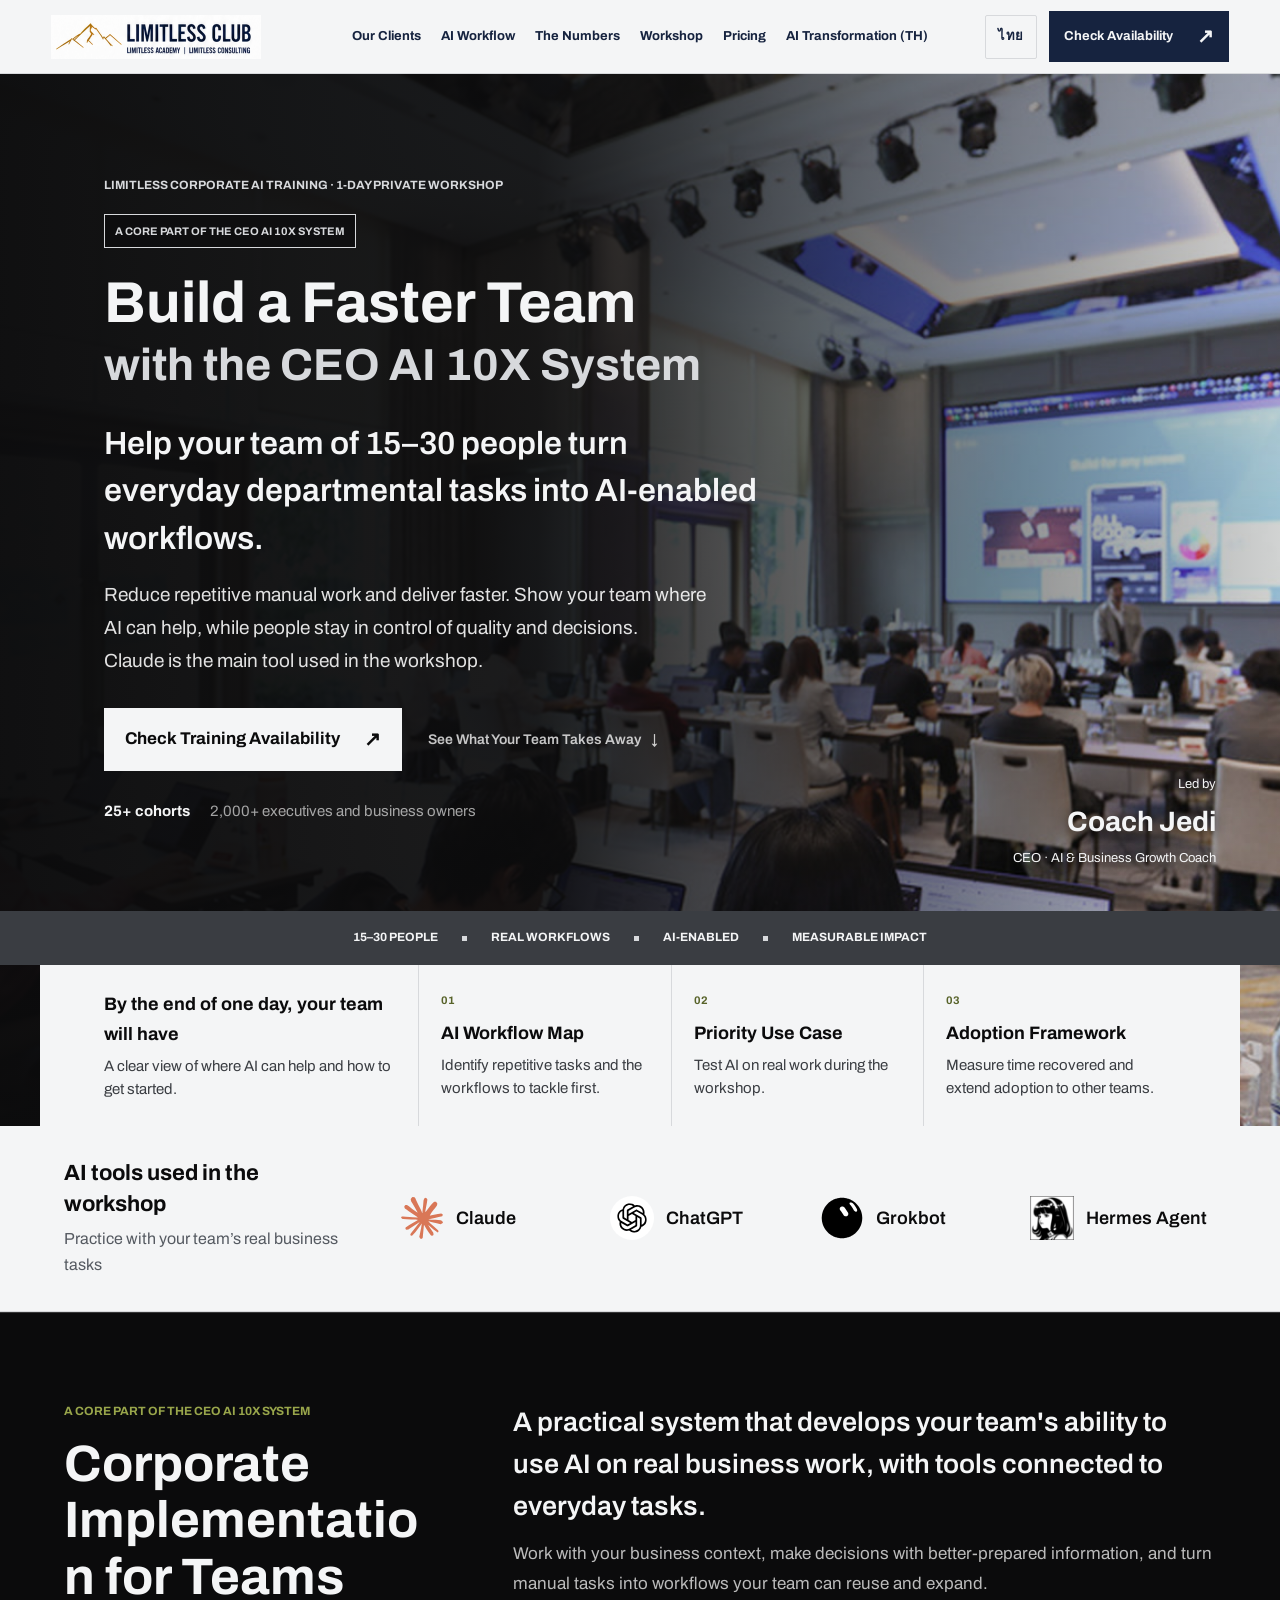
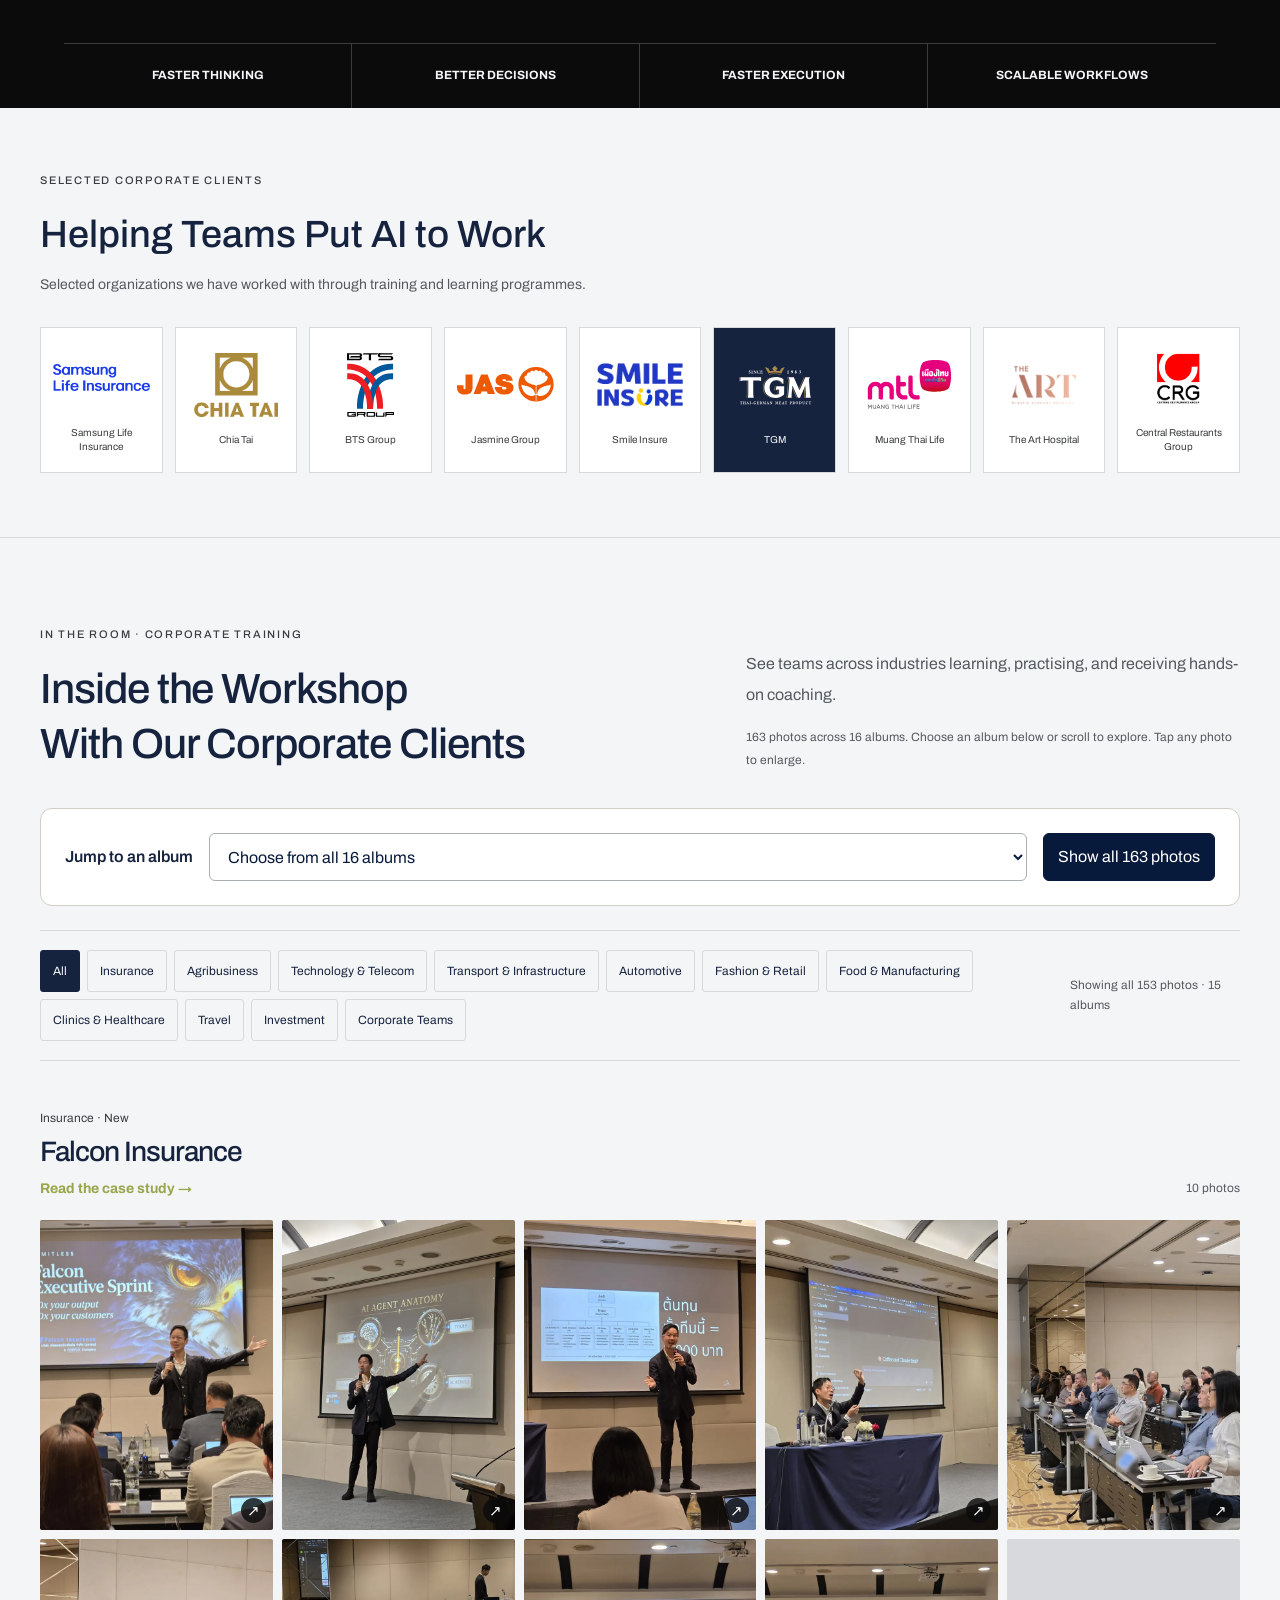
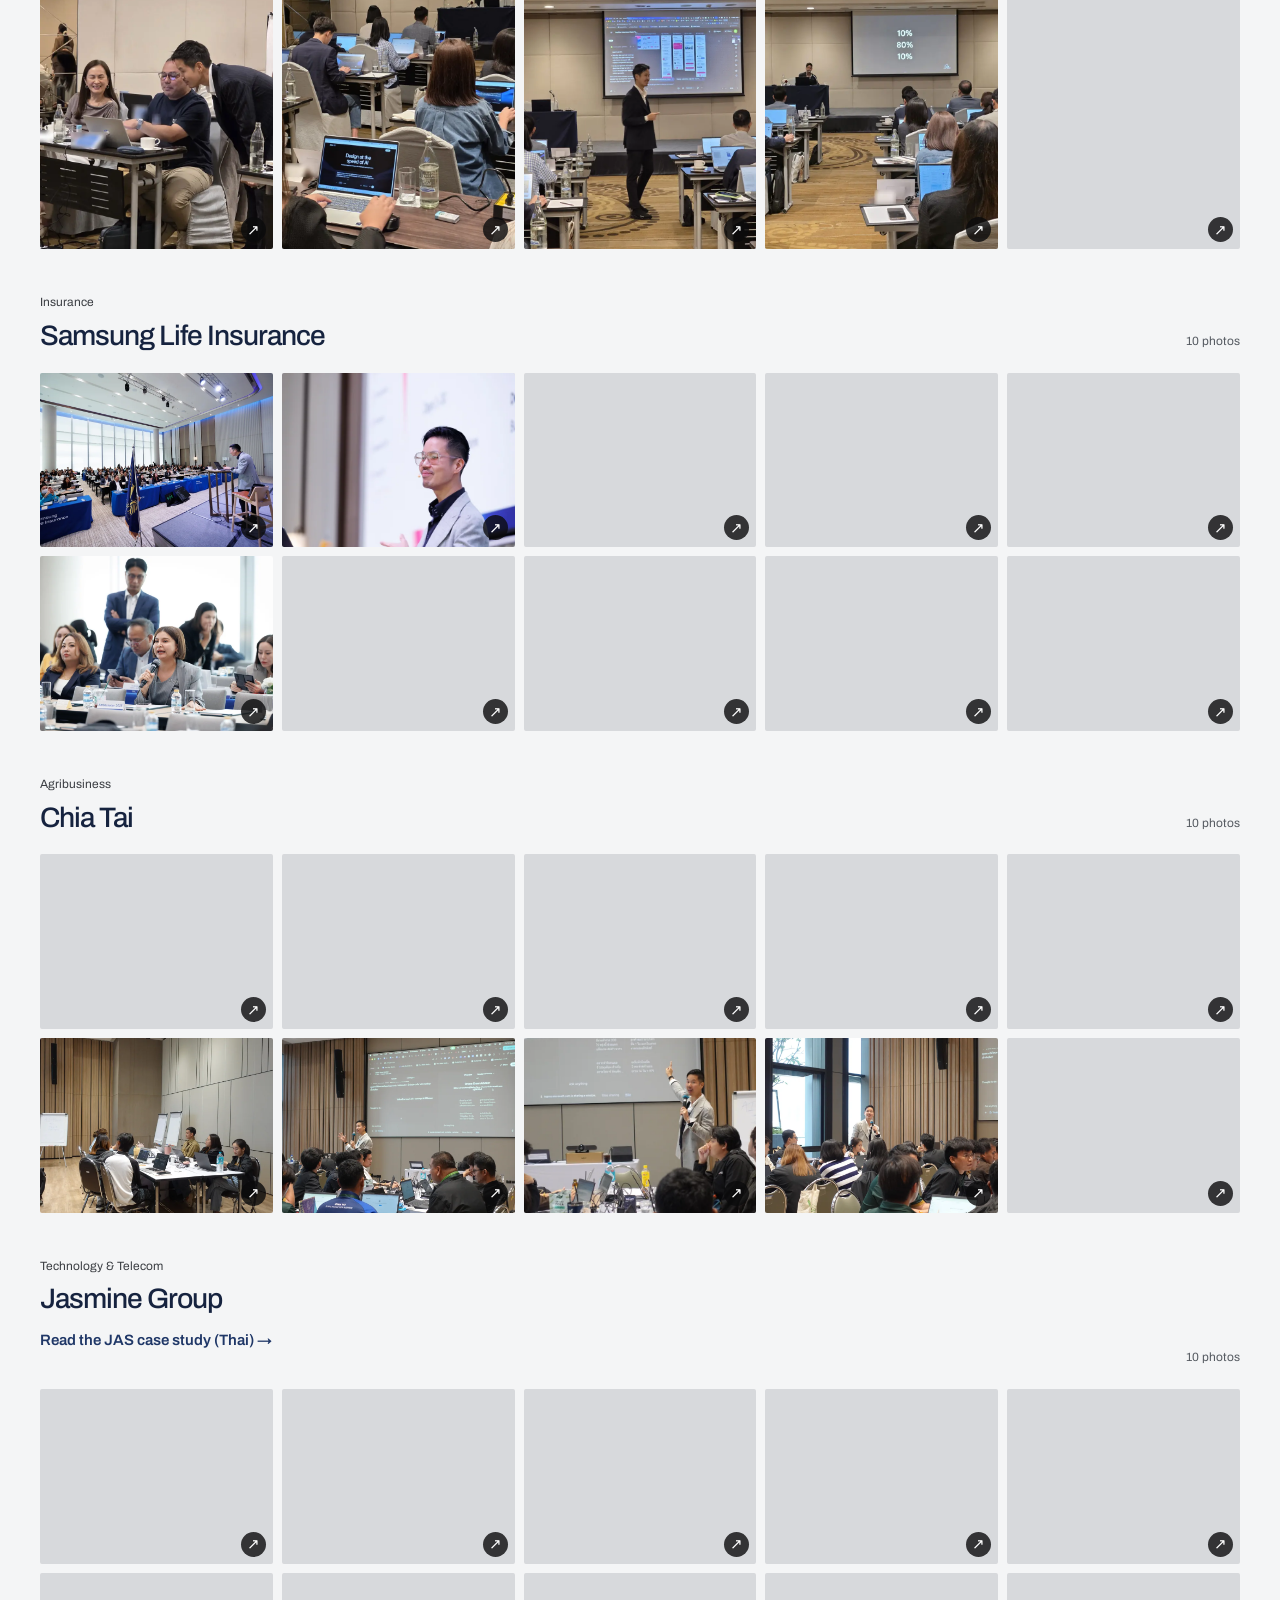
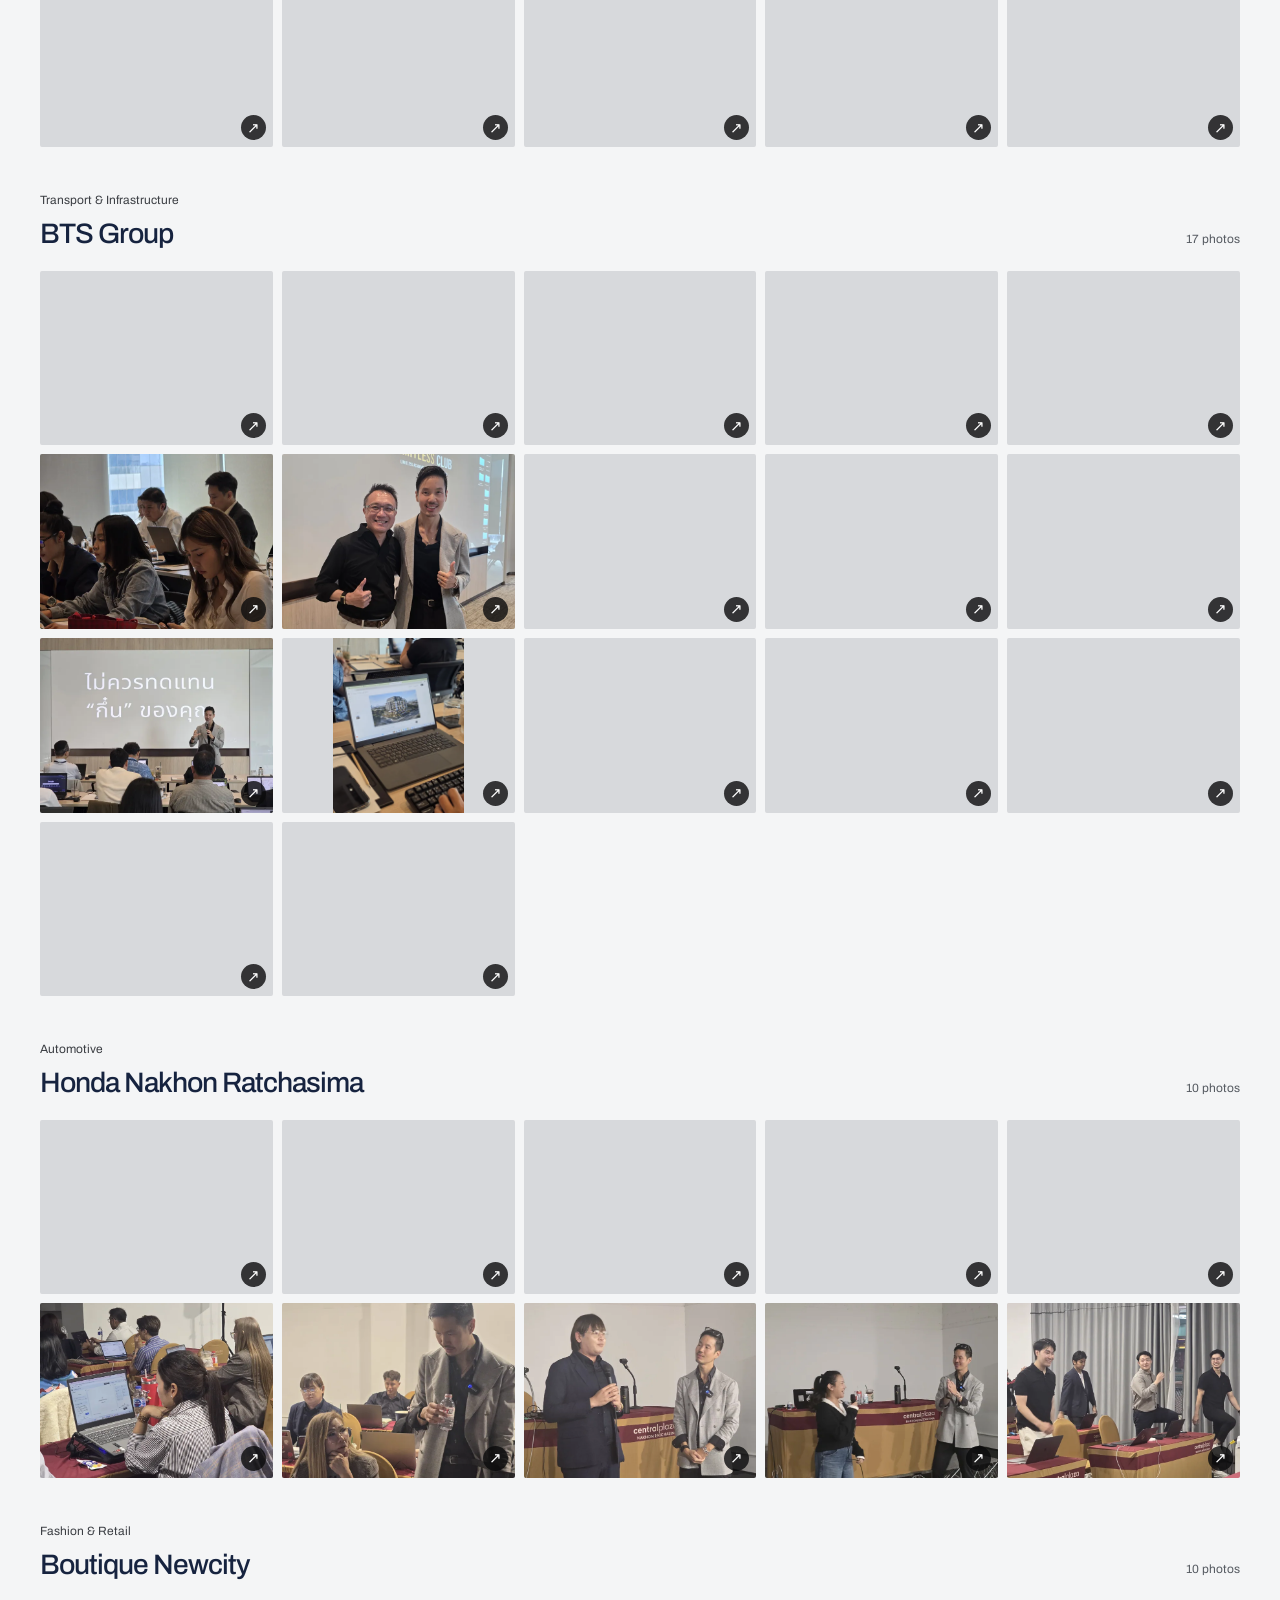
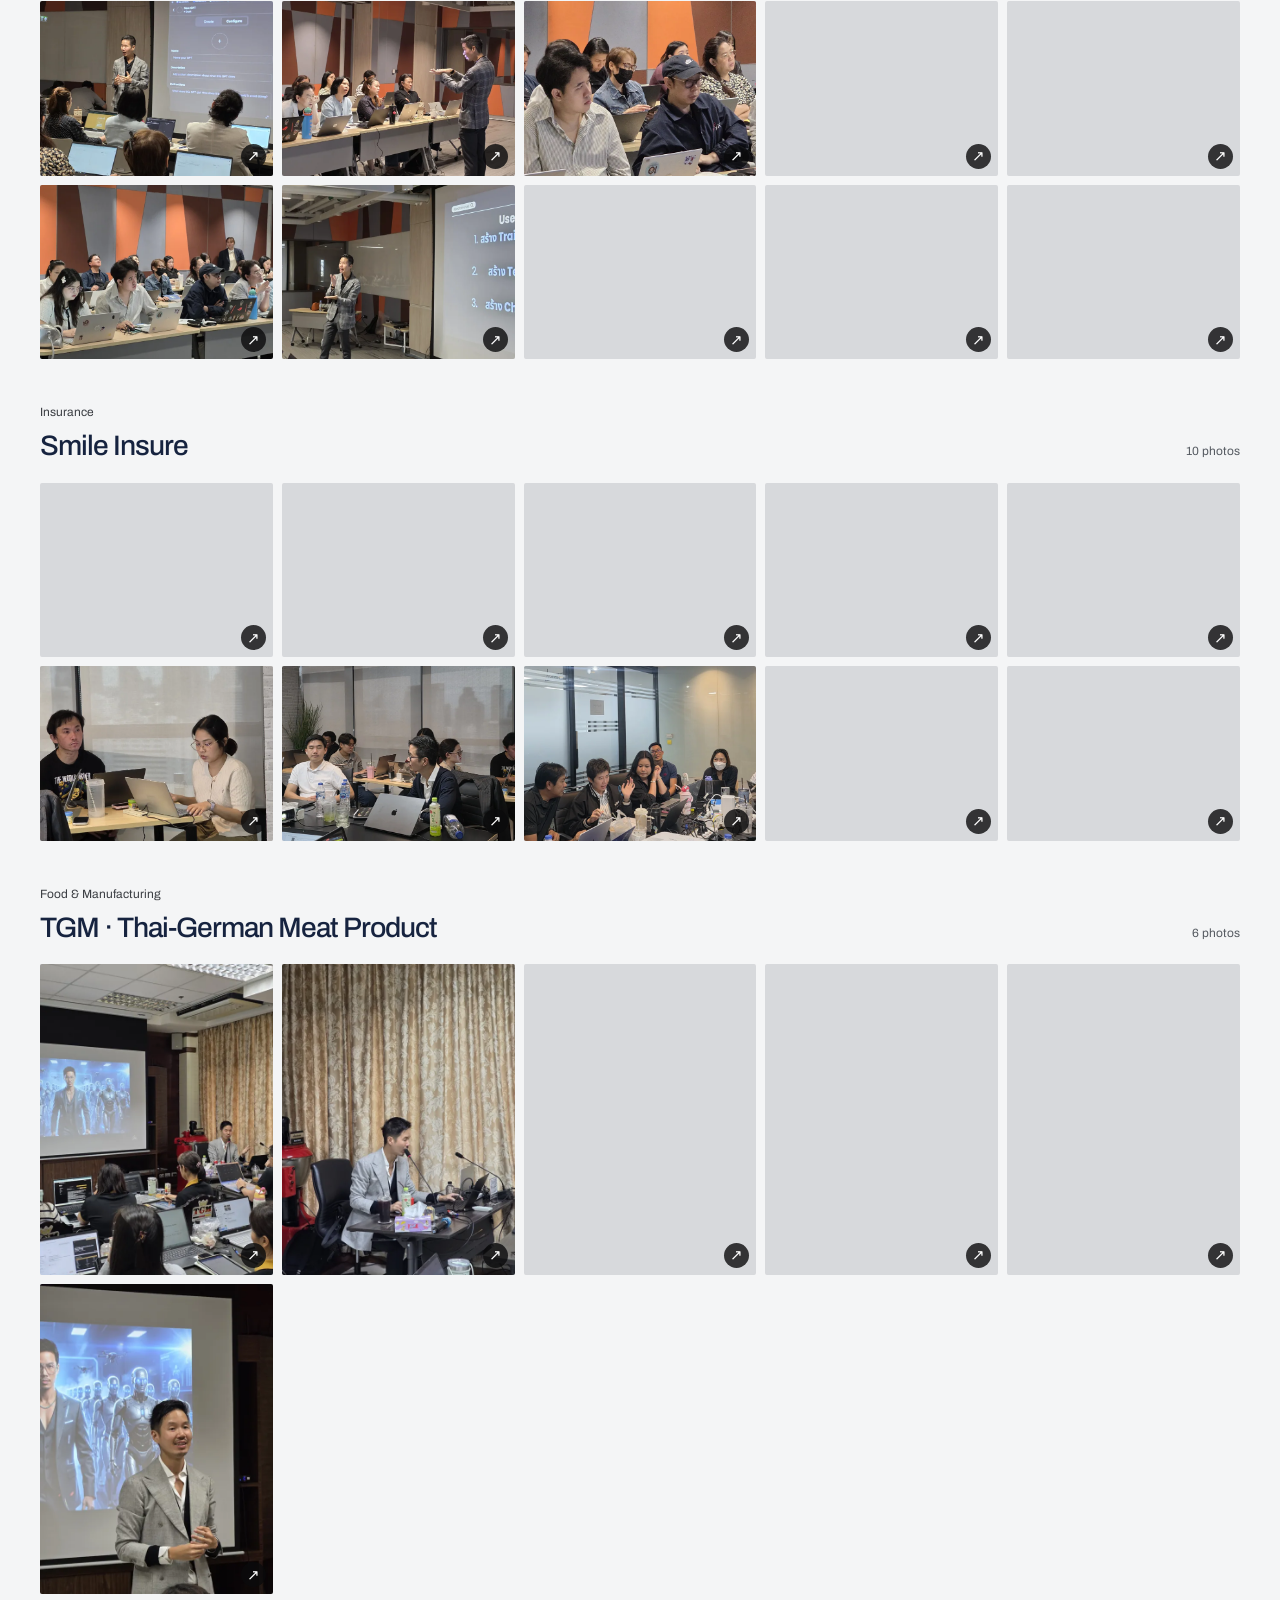
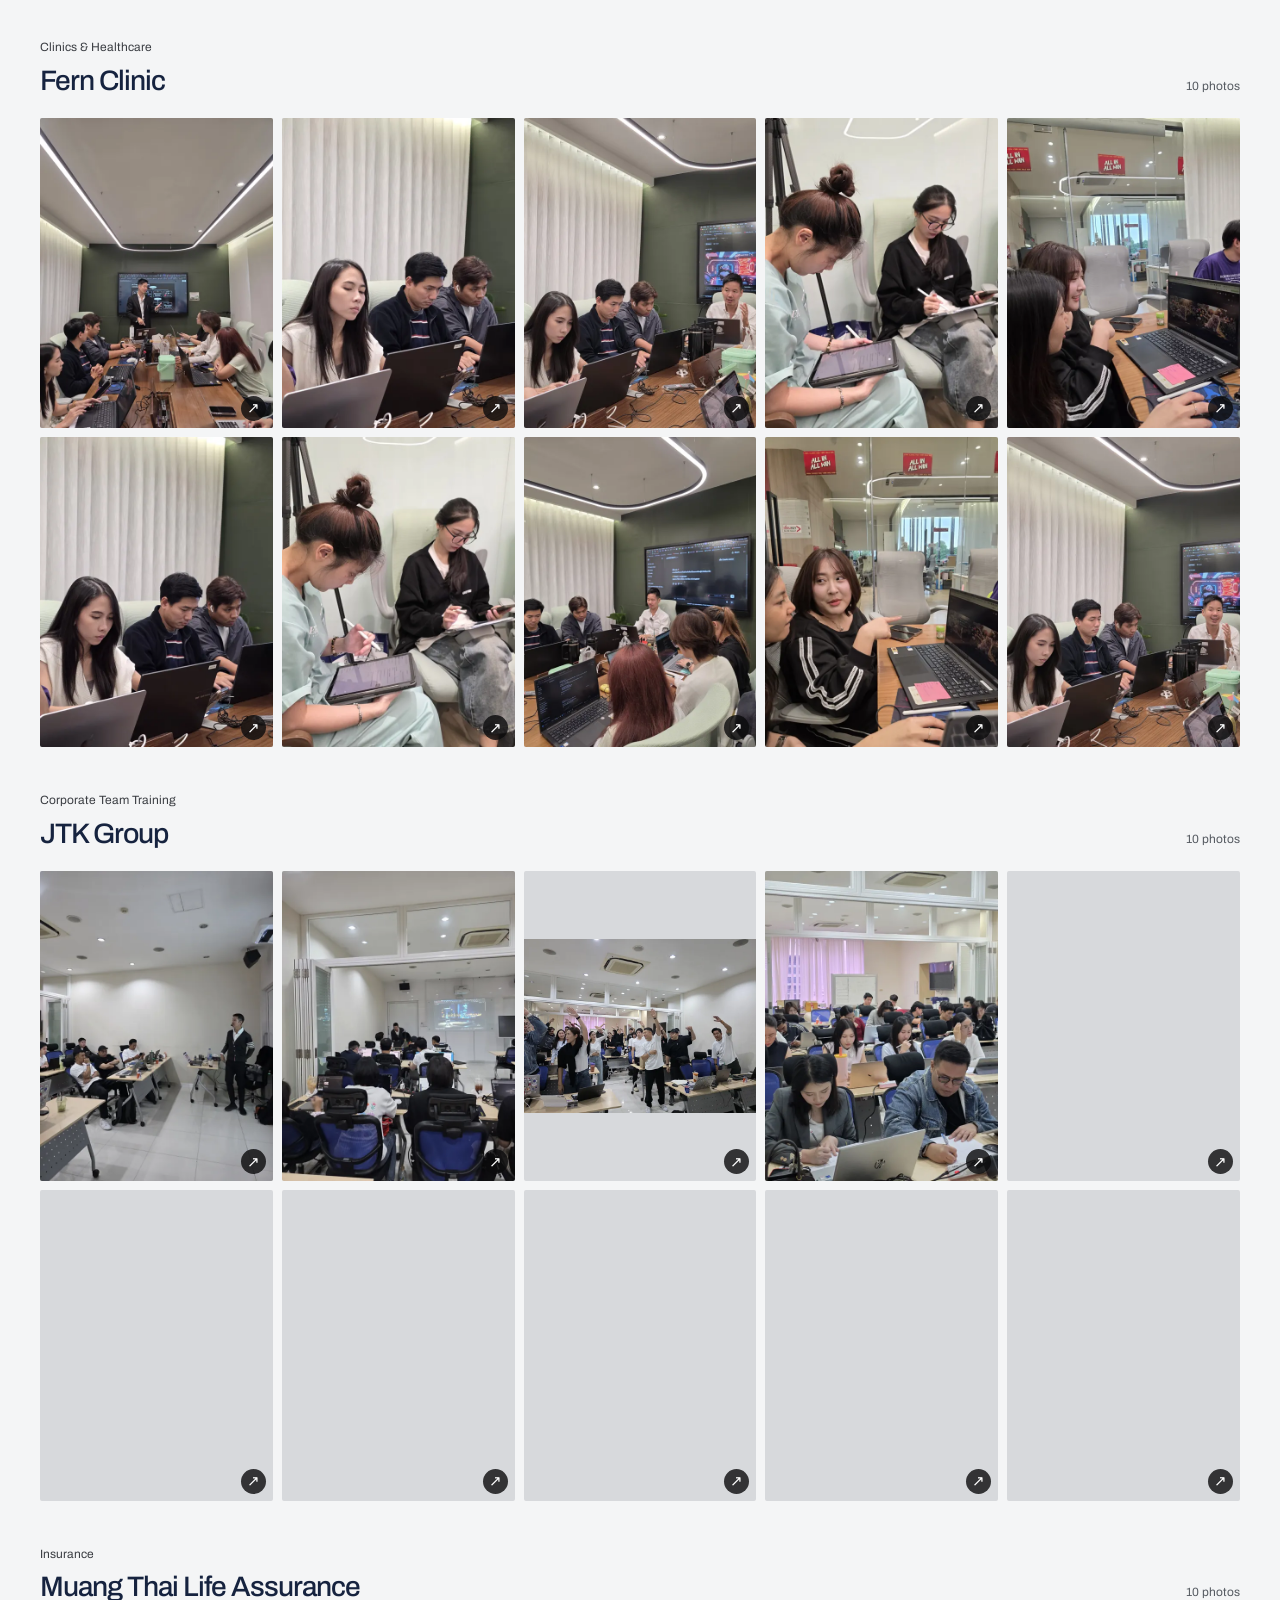
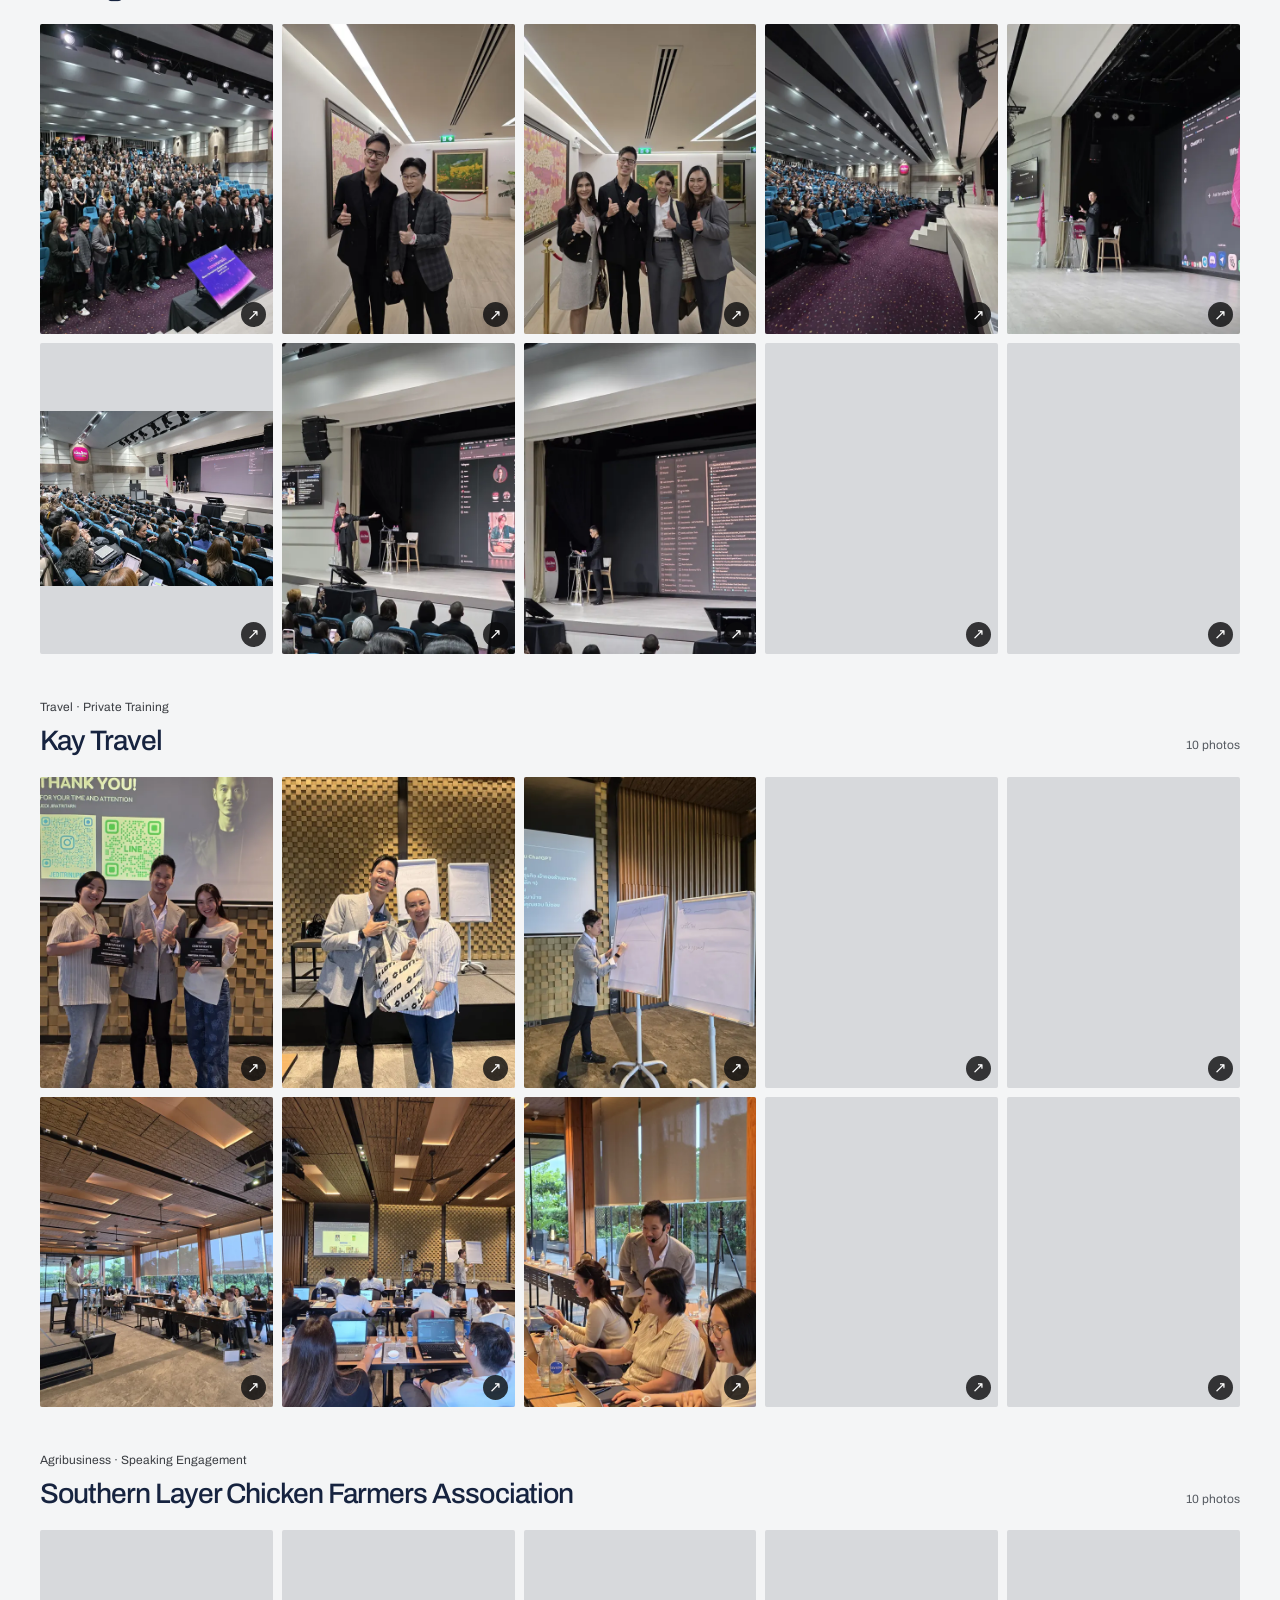
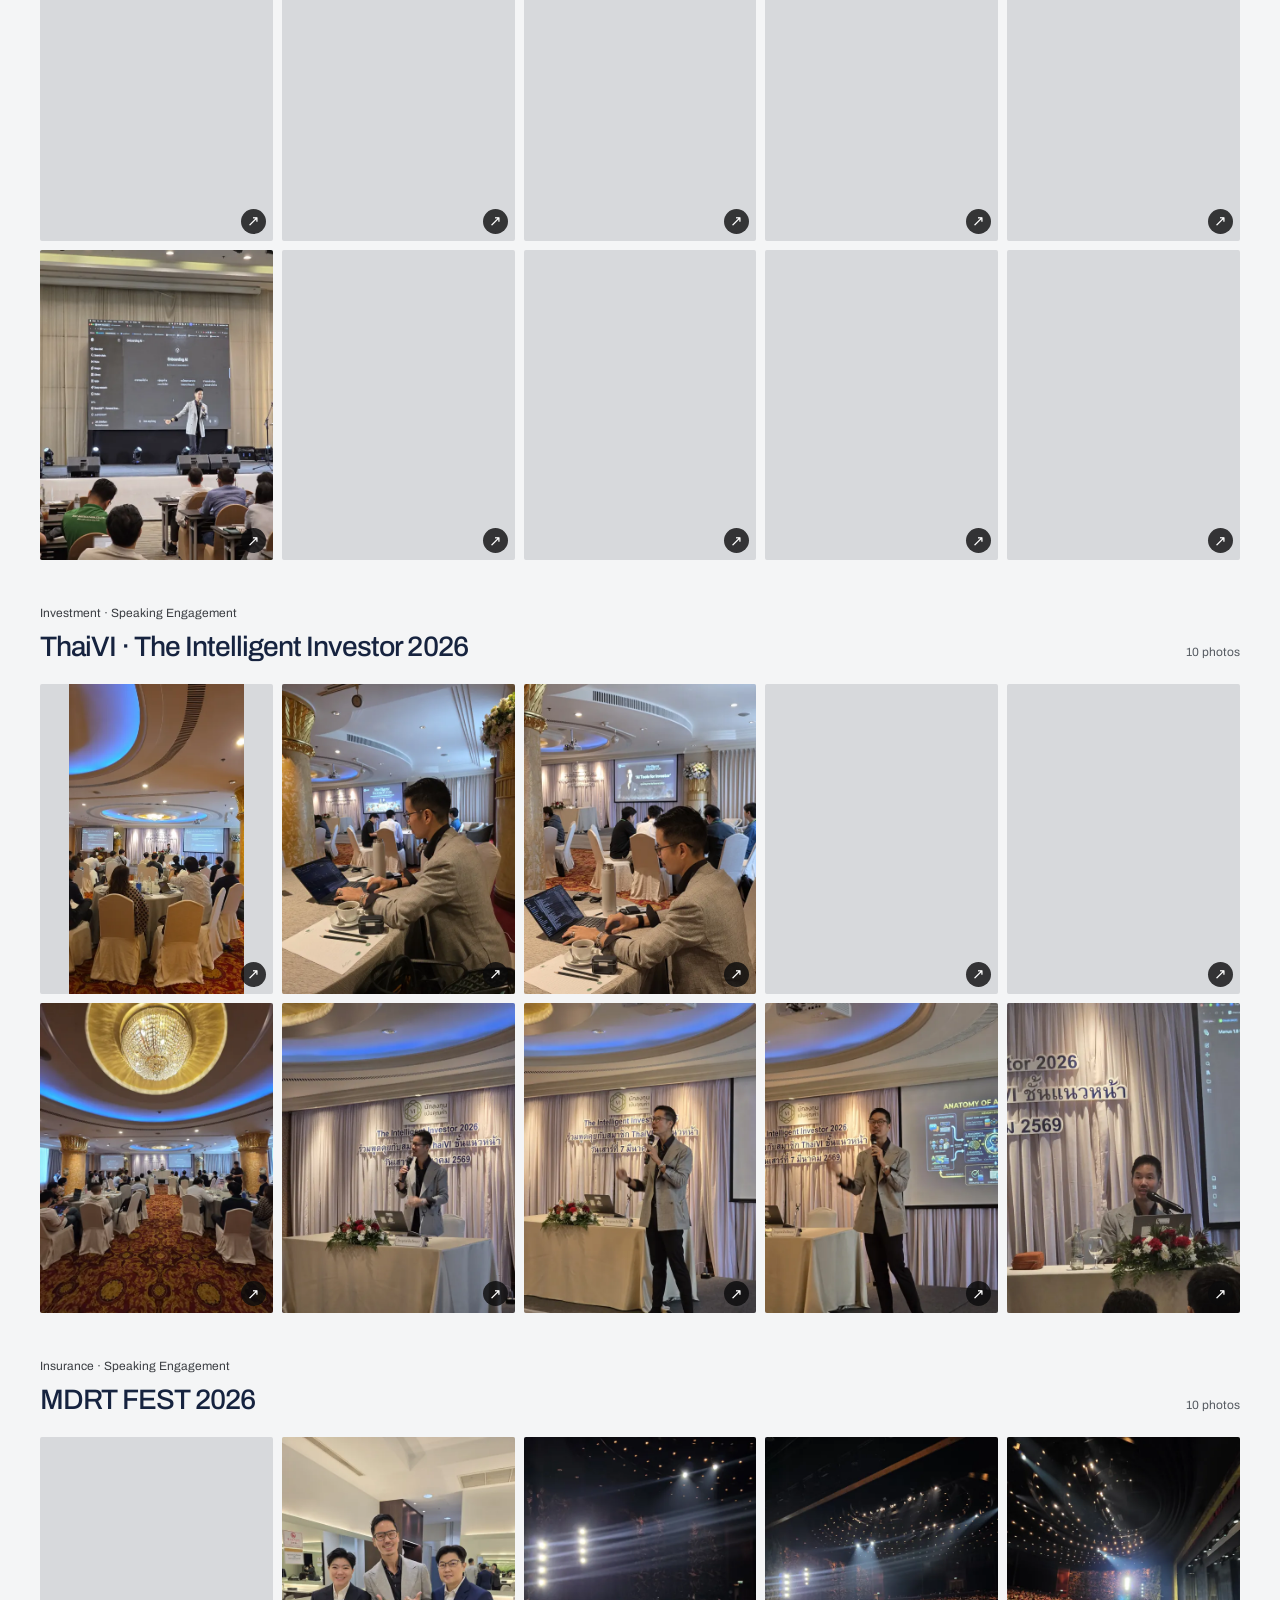
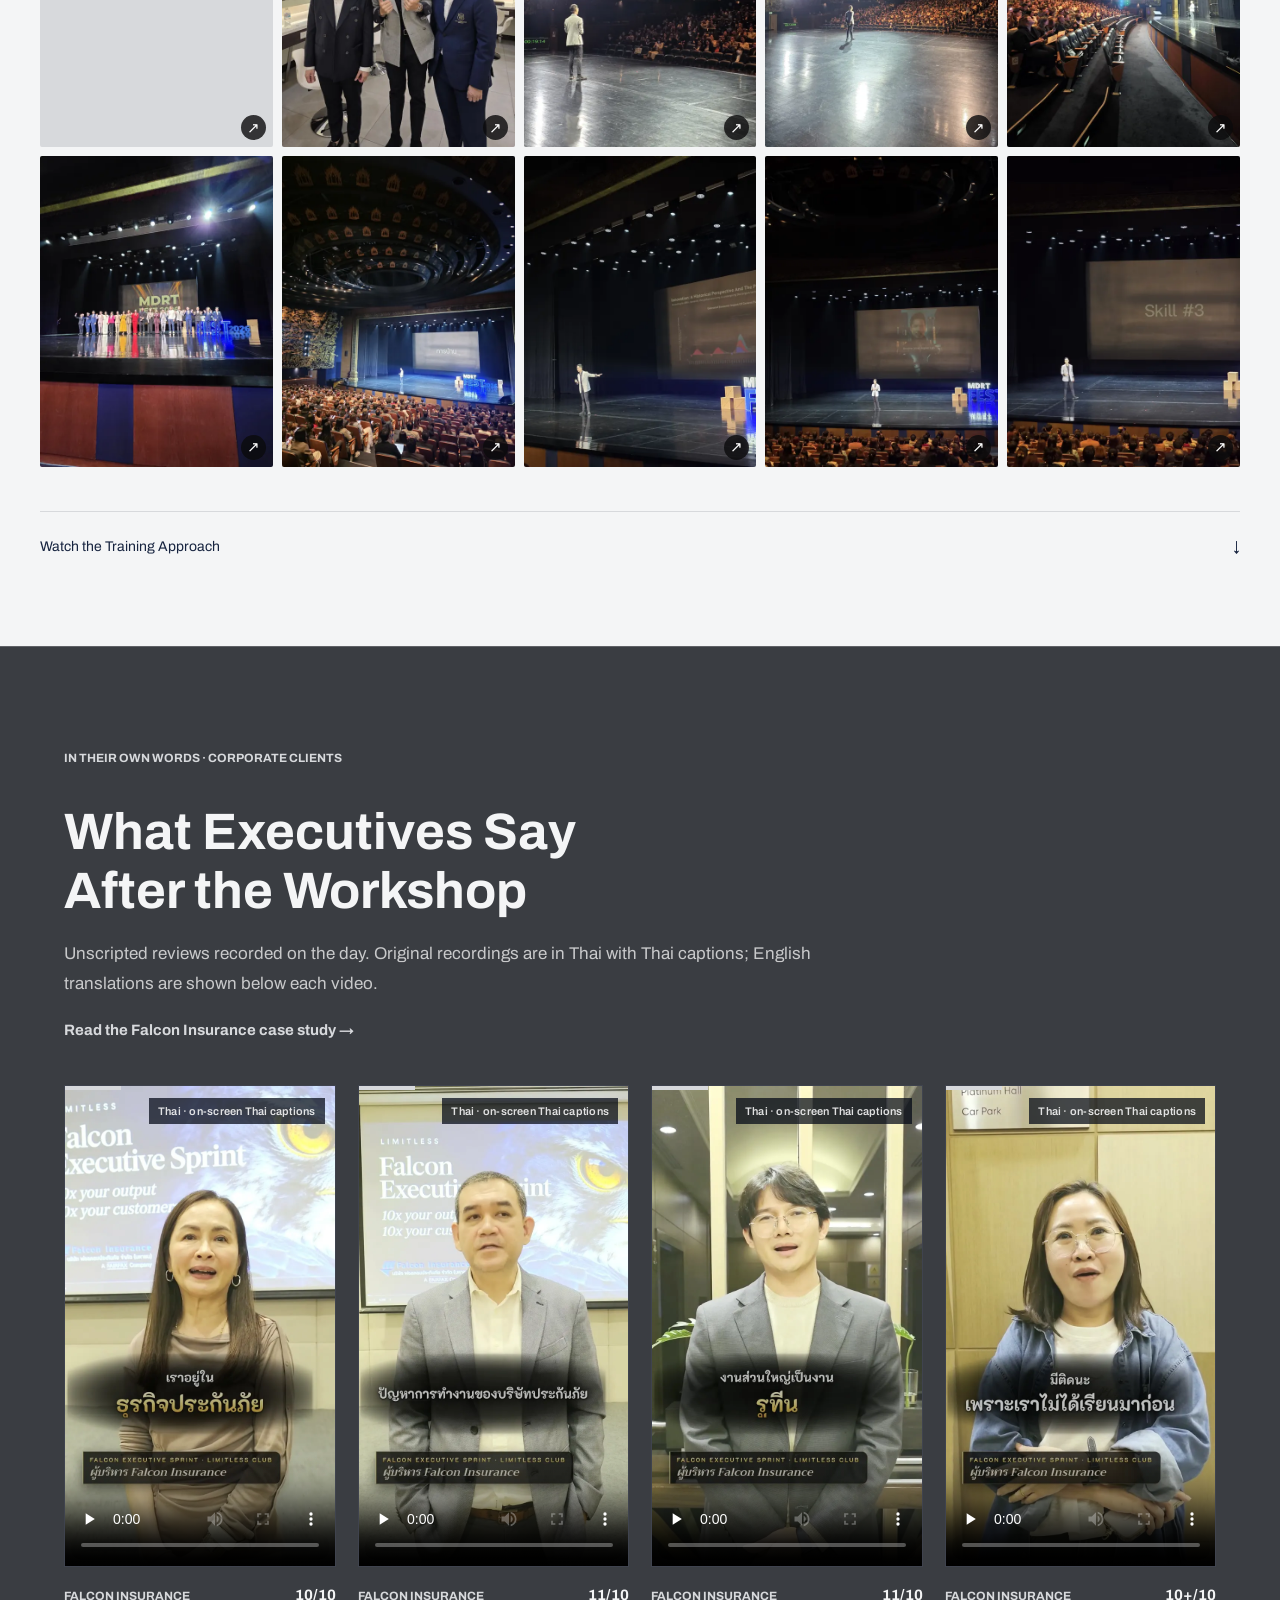
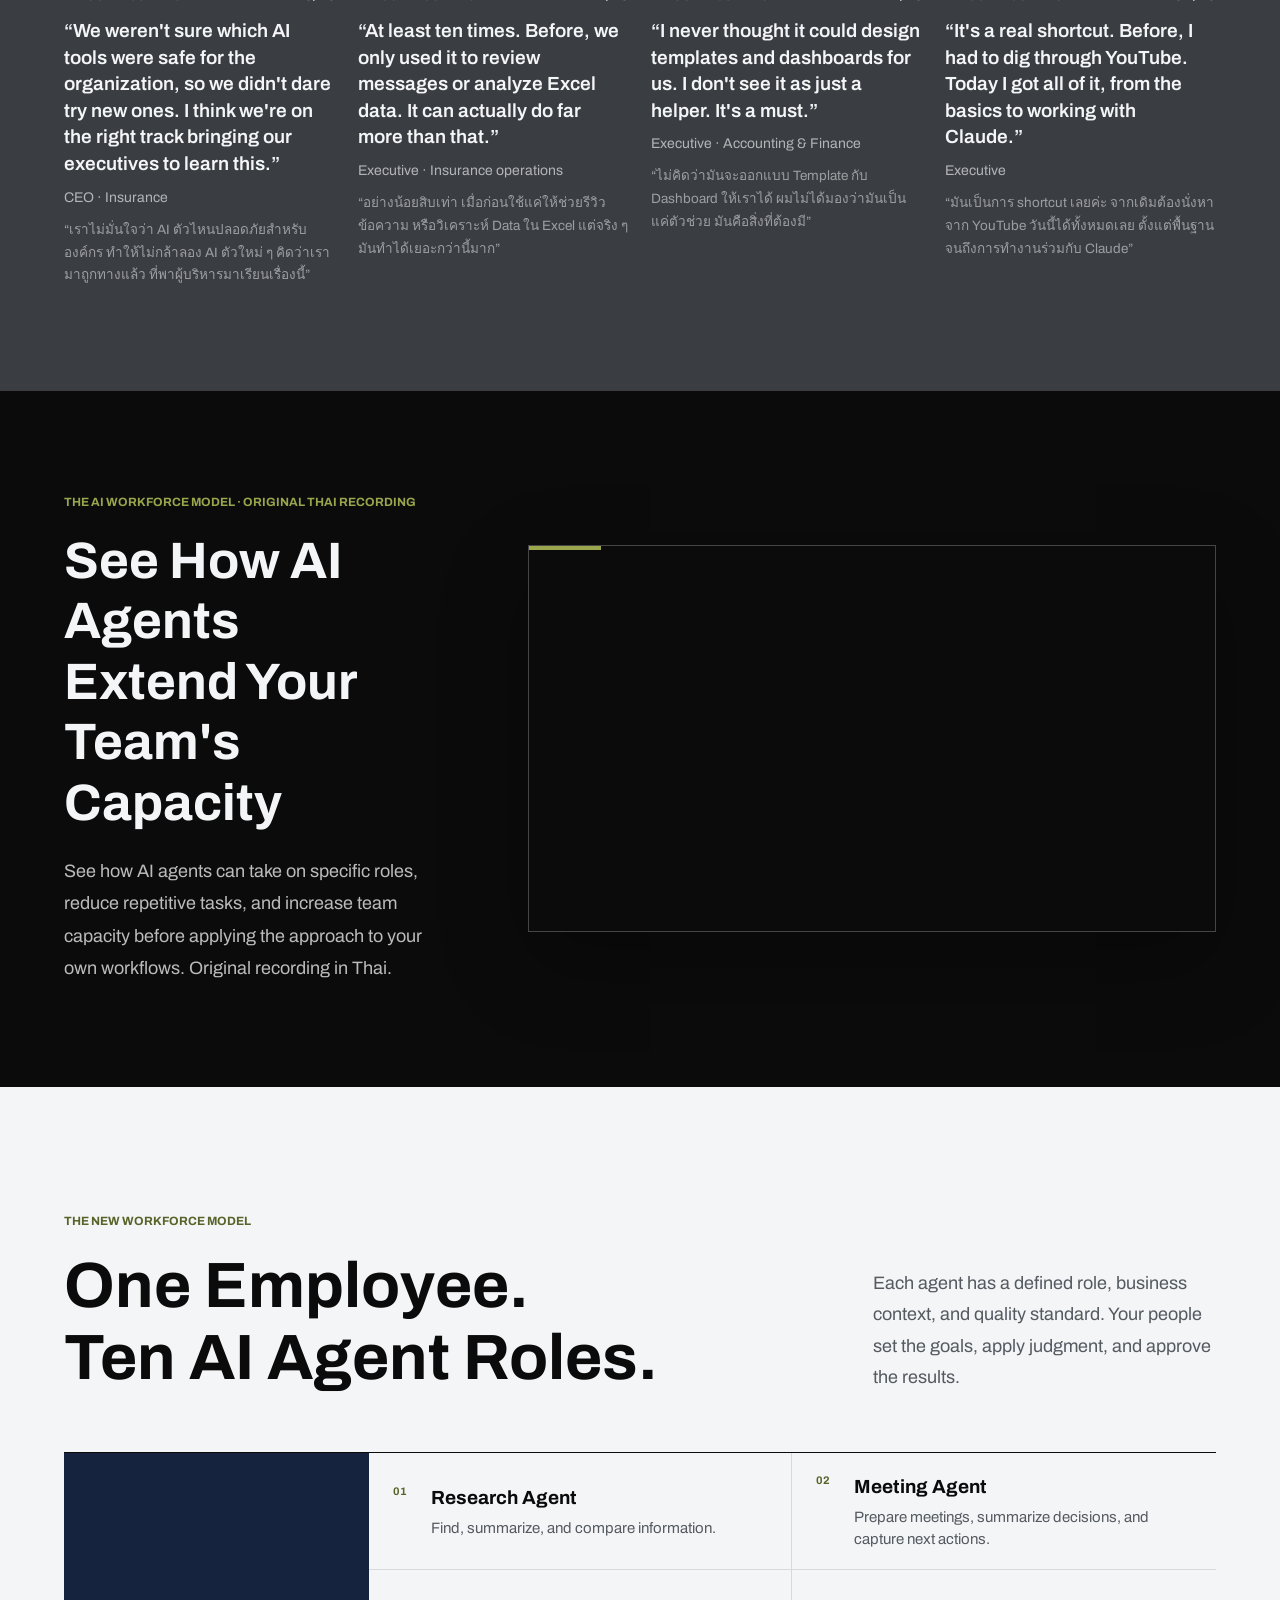
==== commit 017eb77d: "Link corporate pages to AI Transformation and JAS story" ====
--- a/en/index.html
+++ b/en/index.html
@@ -35,7 +35,7 @@
 <a href="#value">The Numbers</a>
 <a href="#workshop">Workshop</a>
 <a href="#fee">Pricing</a>
-</nav>
+<a href="https://limitless-ai-quickwin.vercel.app/ai-transformation/">AI Transformation (TH)</a></nav>
 <div class="header-actions"><a class="lang-switch" href="../" hreflang="th" lang="th" aria-label="ดูหน้านี้เป็นภาษาไทย">ไทย</a><a class="button button--header" href="#contact">Check Availability <span aria-hidden="true">↗</span></a></div>
 </header>
 <main>
@@ -92,7 +92,7 @@
 </div>
 </section>
 <section aria-labelledby="clients-title" class="client-logos" id="clients"><div class="client-logos__inner"><p class="training-gallery__eyebrow">SELECTED CORPORATE CLIENTS</p><h2 id="clients-title">Helping Teams Put AI to Work</h2><p class="client-logos__lead">Selected organizations we have worked with through training and learning programmes.</p><div class="client-logos__grid"><a aria-label="View training photos: Samsung Life Insurance" class="client-logos__item" href="#gallery-samsung"><img alt="Samsung Life Insurance" height="72" loading="lazy" src="assets/client-logos/samsung.png" width="180"/><span>Samsung Life Insurance</span></a><a aria-label="View training photos: Chia Tai" class="client-logos__item" href="#gallery-chia-tai"><img alt="Chia Tai" height="72" loading="lazy" src="assets/client-logos/chia-tai.png" width="180"/><span>Chia Tai</span></a><a aria-label="View training photos: BTS Group" class="client-logos__item" href="#gallery-bts"><img alt="BTS Group" height="72" loading="lazy" src="assets/client-logos/bts.svg" width="180"/><span>BTS Group</span></a><a aria-label="View training photos: Jasmine Group" class="client-logos__item" href="#gallery-jasmine"><img alt="Jasmine Group" height="72" loading="lazy" src="assets/client-logos/jasmine.svg" width="180"/><span>Jasmine Group</span></a><a aria-label="View training photos: Smile Insure" class="client-logos__item" href="#gallery-smile"><img alt="Smile Insure" height="72" loading="lazy" src="assets/client-logos/smile.png" width="180"/><span>Smile Insure</span></a><a aria-label="View training photos: TGM" class="client-logos__item" href="#gallery-tgm"><img alt="TGM" height="72" loading="lazy" src="assets/client-logos/tgm.svg" width="180"/><span>TGM</span></a><div class="client-logos__item"><img alt="Muang Thai Life" height="72" loading="lazy" src="assets/client-logos/muang-thai-life.svg" width="180"/><span>Muang Thai Life</span></div><div class="client-logos__item"><img alt="The Art Hospital" height="72" loading="lazy" src="assets/client-logos/the-art-hospital.png" width="180"/><span>The Art Hospital</span></div><div class="client-logos__item"><img alt="Central Restaurants Group" height="72" loading="lazy" src="assets/client-logos/central-restaurants-group.png" width="180"/><span>Central Restaurants Group</span></div></div></div></section>
-<section aria-labelledby="gallery-title" class="training-gallery" id="gallery"><div class="training-gallery__inner"><header class="training-gallery__intro"><div><p class="training-gallery__eyebrow">IN THE ROOM · CORPORATE TRAINING</p><h2 id="gallery-title">Inside the Workshop<br/>With Our Corporate Clients</h2></div><div class="training-gallery__lead"><p>See teams across industries learning, practising, and receiving hands-on coaching.</p><p class="training-gallery__hint"><span data-gallery-total>153 photos across 15 albums</span>. Choose an album below or scroll to explore. Tap any photo to enlarge.</p></div></header><div class="training-gallery__navigation"><label for="gallery-album">Jump to an album</label><select id="gallery-album"><option value="">Choose from all 15 albums</option><!--client:falcon:option--><option value="gallery-falcon">Falcon Insurance · 10 photos</option><!--/client:falcon:option--><option value="gallery-samsung">Samsung Life Insurance · 10 photos</option><option value="gallery-chia-tai">Chia Tai · 10 photos</option><option value="gallery-jasmine">Jasmine Group · 10 photos</option><option value="gallery-bts">BTS Group · 17 photos</option><option value="gallery-honda">Honda Nakhon Ratchasima · 10 photos</option><option value="gallery-boutique">Boutique Newcity · 10 photos</option><option value="gallery-smile">Smile Insure · 10 photos</option><option value="gallery-tgm">TGM · Thai-German Meat Product · 6 photos</option><option value="gallery-fern">Fern Clinic · 10 photos</option><option value="gallery-jtk">JTK Group · 10 photos</option><option value="gallery-mtl">Muang Thai Life Assurance · 10 photos</option><option value="gallery-kay">Kay Travel · 10 photos</option><option value="gallery-poultry">Southern Layer Chicken Farmers Association · 10 photos</option><option value="gallery-thaivi">ThaiVI · The Intelligent Investor 2026 · 10 photos</option><option value="gallery-mdrt">MDRT FEST 2026 · 10 photos</option></select><button data-show-all-photos="" type="button">Show all <span data-gallery-count>153</span> photos</button></div><div class="training-gallery__toolbar"><div aria-label="Filter by industry" class="training-gallery__filters" hidden="" role="group"><button aria-pressed="true" data-industry-filter="all" type="button">All</button><button aria-pressed="false" data-industry-filter="insurance" type="button">Insurance</button><button aria-pressed="false" data-industry-filter="agriculture" type="button">Agribusiness</button><button aria-pressed="false" data-industry-filter="technology" type="button">Technology &amp; Telecom</button><button aria-pressed="false" data-industry-filter="transport" type="button">Transport &amp; Infrastructure</button><button aria-pressed="false" data-industry-filter="automotive" type="button">Automotive</button><button aria-pressed="false" data-industry-filter="retail" type="button">Fashion &amp; Retail</button><button aria-pressed="false" data-industry-filter="food" type="button">Food &amp; Manufacturing</button><button aria-pressed="false" data-industry-filter="healthcare" type="button">Clinics &amp; Healthcare</button><button aria-pressed="false" data-industry-filter="travel" type="button">Travel</button><button aria-pressed="false" data-industry-filter="investment" type="button">Investment</button><button aria-pressed="false" data-industry-filter="business" type="button">Corporate Teams</button></div><p aria-atomic="true" aria-live="polite" class="training-gallery__summary" role="status">Showing all 153 photos · 15 albums</p></div><!--client:falcon:album--><article aria-labelledby="gallery-falcon" class="training-gallery__company training-gallery__company--new" data-company="Falcon Insurance" data-industry="insurance"><header class="training-gallery__company-heading"><div><p class="training-gallery__industry">Insurance · New</p><h3 id="gallery-falcon">Falcon Insurance</h3><a class="training-gallery__case" href="cases/falcon.html">Read the case study →</a></div><span class="training-gallery__count">10 photos</span></header><div class="training-gallery__grid"><a aria-label="Enlarge photo: Falcon Insurance · Opening the Falcon Executive Sprint: 10x your output, 10x your customers" class="training-gallery__photo" data-caption="Falcon Insurance · Opening the Falcon Executive Sprint: 10x your output, 10x your customers" data-gallery-photo="" href="../assets/gallery/falcon-01-full.webp"><img alt="Falcon Insurance · Opening the Falcon Executive Sprint: 10x your output, 10x your customers" decoding="async" height="960" loading="lazy" src="../assets/gallery/falcon-01-thumb.webp" style="object-position:50% 35%" width="720"/><span aria-hidden="true" class="training-gallery__enlarge">↗</span></a><a aria-label="Enlarge photo: Falcon Insurance · An AI Agent has 4 parts: Brain, Tools, Skills and Scheduled Tasks" class="training-gallery__photo" data-caption="Falcon Insurance · An AI Agent has 4 parts: Brain, Tools, Skills and Scheduled Tasks" data-gallery-photo="" href="../assets/gallery/falcon-02-full.webp"><img alt="Falcon Insurance · An AI Agent has 4 parts: Brain, Tools, Skills and Scheduled Tasks" decoding="async" height="960" loading="lazy" src="../assets/gallery/falcon-02-thumb.webp" style="object-position:50% 45%" width="720"/><span aria-hidden="true" class="training-gallery__enlarge">↗</span></a><a aria-label="Enlarge photo: Falcon Insurance · A sample AI Agent team chart with clear roles, like a real team" class="training-gallery__photo" data-caption="Falcon Insurance · A sample AI Agent team chart with clear roles, like a real team" data-gallery-photo="" href="../assets/gallery/falcon-03-full.webp"><img alt="Falcon Insurance · A sample AI Agent team chart with clear roles, like a real team" decoding="async" height="960" loading="lazy" src="../assets/gallery/falcon-03-thumb.webp" style="object-position:50% 40%" width="720"/><span aria-hidden="true" class="training-gallery__enlarge">↗</span></a><a aria-label="Enlarge photo: Falcon Insurance · Live demo in Claude: Projects, Artifacts, Scheduled and Customize" class="training-gallery__photo" data-caption="Falcon Insurance · Live demo in Claude: Projects, Artifacts, Scheduled and Customize" data-gallery-photo="" href="../assets/gallery/falcon-04-full.webp"><img alt="Falcon Insurance · Live demo in Claude: Projects, Artifacts, Scheduled and Customize" decoding="async" height="960" loading="lazy" src="../assets/gallery/falcon-04-thumb.webp" style="object-position:50% 50%" width="720"/><span aria-hidden="true" class="training-gallery__enlarge">↗</span></a><a aria-label="Enlarge photo: Falcon Insurance · Executives following the morning live demo" class="training-gallery__photo" data-caption="Falcon Insurance · Executives following the morning live demo" data-gallery-photo="" href="../assets/gallery/falcon-05-full.webp"><img alt="Falcon Insurance · Executives following the morning live demo" decoding="async" height="960" loading="lazy" src="../assets/gallery/falcon-05-thumb.webp" style="object-position:50% 60%" width="720"/><span aria-hidden="true" class="training-gallery__enlarge">↗</span></a><a aria-label="Enlarge photo: Falcon Insurance · One-on-one coaching during practice with sample files" class="training-gallery__photo" data-caption="Falcon Insurance · One-on-one coaching during practice with sample files" data-gallery-photo="" href="../assets/gallery/falcon-06-full.webp"><img alt="Falcon Insurance · One-on-one coaching during practice with sample files" decoding="async" height="960" loading="lazy" src="../assets/gallery/falcon-06-thumb.webp" style="object-position:50% 50%" width="720"/><span aria-hidden="true" class="training-gallery__enlarge">↗</span></a><a aria-label="Enlarge photo: Falcon Insurance · Claims-intake web lab: designing the screens with Google Stitch" class="training-gallery__photo" data-caption="Falcon Insurance · Claims-intake web lab: designing the screens with Google Stitch" data-gallery-photo="" href="../assets/gallery/falcon-07-full.webp"><img alt="Falcon Insurance · Claims-intake web lab: designing the screens with Google Stitch" decoding="async" height="960" loading="lazy" src="../assets/gallery/falcon-07-thumb.webp" style="object-position:50% 60%" width="720"/><span aria-hidden="true" class="training-gallery__enlarge">↗</span></a><a aria-label="Enlarge photo: Falcon Insurance · Sample claim screens designed by AI during the class" class="training-gallery__photo" data-caption="Falcon Insurance · Sample claim screens designed by AI during the class" data-gallery-photo="" href="../assets/gallery/falcon-08-full.webp"><img alt="Falcon Insurance · Sample claim screens designed by AI during the class" decoding="async" height="960" loading="lazy" src="../assets/gallery/falcon-08-thumb.webp" style="object-position:50% 45%" width="720"/><span aria-hidden="true" class="training-gallery__enlarge">↗</span></a><a aria-label="Enlarge photo: Falcon Insurance · The 10/80/10 rule: people start 10%, AI does 80%, people check 10%" class="training-gallery__photo" data-caption="Falcon Insurance · The 10/80/10 rule: people start 10%, AI does 80%, people check 10%" data-gallery-photo="" href="../assets/gallery/falcon-09-full.webp"><img alt="Falcon Insurance · The 10/80/10 rule: people start 10%, AI does 80%, people check 10%" decoding="async" height="960" loading="lazy" src="../assets/gallery/falcon-09-thumb.webp" style="object-position:50% 45%" width="720"/><span aria-hidden="true" class="training-gallery__enlarge">↗</span></a><a aria-label="Enlarge photo: Falcon Insurance · Group photo closing the Falcon Executive Sprint" class="training-gallery__photo" data-caption="Falcon Insurance · Group photo closing the Falcon Executive Sprint" data-gallery-photo="" href="../assets/gallery/falcon-10-full.webp"><img alt="Falcon Insurance · Group photo closing the Falcon Executive Sprint" decoding="async" height="960" loading="lazy" src="../assets/gallery/falcon-10-thumb.webp" style="object-position:50% 50%" width="720"/><span aria-hidden="true" class="training-gallery__enlarge">↗</span></a></div></article><!--/client:falcon:album--><article aria-labelledby="gallery-samsung" class="training-gallery__company" data-company="Samsung Life Insurance" data-industry="insurance"><header class="training-gallery__company-heading"><div><p class="training-gallery__industry">Insurance</p><h3 id="gallery-samsung">Samsung Life Insurance</h3></div><span class="training-gallery__count">10 photos</span></header><div class="training-gallery__grid"><a aria-label="Enlarge photo: Samsung Life Insurance · Presentation and audience" class="training-gallery__photo" data-caption="Samsung Life Insurance · Presentation and audience" data-gallery-photo="" href="../assets/gallery/samsung-01-full.webp"><img alt="Samsung Life Insurance · Presentation and audience" decoding="async" height="1365" loading="lazy" src="../assets/gallery/samsung-01-thumb.webp" style="object-position:50% 50%" width="2048"/><span aria-hidden="true" class="training-gallery__enlarge">↗</span></a><a aria-label="Enlarge photo: Samsung Life Insurance · Coach presenting on stage" class="training-gallery__photo" data-caption="Samsung Life Insurance · Coach presenting on stage" data-gallery-photo="" href="../assets/gallery/samsung-02-full.webp"><img alt="Samsung Life Insurance · Coach presenting on stage" decoding="async" height="2048" loading="lazy" src="../assets/gallery/samsung-02-thumb.webp" style="object-position:50% 45%" width="1365"/><span aria-hidden="true" class="training-gallery__enlarge">↗</span></a><a aria-label="Enlarge photo: Samsung Life Insurance · Presentation and discussion with participants" class="training-gallery__photo" data-caption="Samsung Life Insurance · Presentation and discussion with participants" data-gallery-photo="" href="../assets/gallery/samsung-03-full.webp"><img alt="Samsung Life Insurance · Presentation and discussion with participants" decoding="async" height="1365" loading="lazy" src="../assets/gallery/samsung-03-thumb.webp" style="object-position:50% 50%" width="2048"/><span aria-hidden="true" class="training-gallery__enlarge">↗</span></a><a aria-label="Enlarge photo: Samsung Life Insurance · Live demonstration during the presentation" class="training-gallery__photo" data-caption="Samsung Life Insurance · Live demonstration during the presentation" data-gallery-photo="" href="../assets/gallery/samsung-04-full.webp"><img alt="Samsung Life Insurance · Live demonstration during the presentation" decoding="async" height="1365" loading="lazy" src="../assets/gallery/samsung-04-thumb.webp" style="object-position:50% 50%" width="2048"/><span aria-hidden="true" class="training-gallery__enlarge">↗</span></a><a aria-label="Enlarge photo: Samsung Life Insurance · Participants following the presentation" class="training-gallery__photo" data-caption="Samsung Life Insurance · Participants following the presentation" data-gallery-photo="" href="../assets/gallery/samsung-05-full.webp"><img alt="Samsung Life Insurance · Participants following the presentation" decoding="async" height="1365" loading="lazy" src="../assets/gallery/samsung-05-thumb.webp" style="object-position:50% 50%" width="2048"/><span aria-hidden="true" class="training-gallery__enlarge">↗</span></a><a aria-label="Enlarge photo: Samsung Life Insurance · Participants exchanging ideas" class="training-gallery__photo" data-caption="Samsung Life Insurance · Participants exchanging ideas" data-gallery-photo="" href="../assets/gallery/samsung-06-full.webp"><img alt="Samsung Life Insurance · Participants exchanging ideas" decoding="async" height="1365" loading="lazy" src="../assets/gallery/samsung-06-thumb.webp" style="object-position:50% 50%" width="2048"/><span aria-hidden="true" class="training-gallery__enlarge">↗</span></a><a aria-label="Enlarge photo: Samsung Life Insurance · Coach talking with participants" class="training-gallery__photo" data-caption="Samsung Life Insurance · Coach talking with participants" data-gallery-photo="" href="../assets/gallery/samsung-07-full.webp"><img alt="Samsung Life Insurance · Coach talking with participants" decoding="async" height="1365" loading="lazy" src="../assets/gallery/samsung-07-thumb.webp" style="object-position:50% 50%" width="2048"/><span aria-hidden="true" class="training-gallery__enlarge">↗</span></a><a aria-label="Enlarge photo: Samsung Life Insurance · Learning through on-screen examples" class="training-gallery__photo" data-caption="Samsung Life Insurance · Learning through on-screen examples" data-gallery-photo="" href="../assets/gallery/samsung-08-full.webp"><img alt="Samsung Life Insurance · Learning through on-screen examples" decoding="async" height="1365" loading="lazy" src="../assets/gallery/samsung-08-thumb.webp" style="object-position:50% 50%" width="2048"/><span aria-hidden="true" class="training-gallery__enlarge">↗</span></a><a aria-label="Enlarge photo: Samsung Life Insurance · Group photo with participants" class="training-gallery__photo" data-caption="Samsung Life Insurance · Group photo with participants" data-gallery-photo="" href="../assets/gallery/samsung-09-full.webp"><img alt="Samsung Life Insurance · Group photo with participants" decoding="async" height="1365" loading="lazy" src="../assets/gallery/samsung-09-thumb.webp" style="object-position:50% 50%" width="2048"/><span aria-hidden="true" class="training-gallery__enlarge">↗</span></a><a aria-label="Enlarge photo: Samsung Life Insurance · Coach explaining the approach to the class" class="training-gallery__photo" data-caption="Samsung Life Insurance · Coach explaining the approach to the class" data-gallery-photo="" href="../assets/gallery/samsung-10-full.webp"><img alt="Samsung Life Insurance · Coach explaining the approach to the class" decoding="async" height="1365" loading="lazy" src="../assets/gallery/samsung-10-thumb.webp" style="object-position:50% 50%" width="2048"/><span aria-hidden="true" class="training-gallery__enlarge">↗</span></a></div></article><article aria-labelledby="gallery-chia-tai" class="training-gallery__company" data-company="Chia Tai" data-industry="agriculture"><header class="training-gallery__company-heading"><div><p class="training-gallery__industry">Agribusiness</p><h3 id="gallery-chia-tai">Chia Tai</h3></div><span class="training-gallery__count">10 photos</span></header><div class="training-gallery__grid"><a aria-label="Enlarge photo: Chia Tai · Coach guiding the team's learning" class="training-gallery__photo" data-caption="Chia Tai · Coach guiding the team's learning" data-gallery-photo="" href="../assets/gallery/chia-tai-01-full.webp"><img alt="Chia Tai · Coach guiding the team's learning" decoding="async" height="3648" loading="lazy" src="../assets/gallery/chia-tai-01-thumb.webp" style="object-position:50% 50%" width="5472"/><span aria-hidden="true" class="training-gallery__enlarge">↗</span></a><a aria-label="Enlarge photo: Chia Tai · Participants discussing with the coach" class="training-gallery__photo" data-caption="Chia Tai · Participants discussing with the coach" data-gallery-photo="" href="../assets/gallery/chia-tai-02-full.webp"><img alt="Chia Tai · Participants discussing with the coach" decoding="async" height="3648" loading="lazy" src="../assets/gallery/chia-tai-02-thumb.webp" style="object-position:50% 50%" width="5472"/><span aria-hidden="true" class="training-gallery__enlarge">↗</span></a><a aria-label="Enlarge photo: Chia Tai · Explaining the lesson during the workshop" class="training-gallery__photo" data-caption="Chia Tai · Explaining the lesson during the workshop" data-gallery-photo="" href="../assets/gallery/chia-tai-03-full.webp"><img alt="Chia Tai · Explaining the lesson during the workshop" decoding="async" height="5472" loading="lazy" src="../assets/gallery/chia-tai-03-thumb.webp" style="object-position:50% 35%" width="3648"/><span aria-hidden="true" class="training-gallery__enlarge">↗</span></a><a aria-label="Enlarge photo: Chia Tai · Coach providing guidance during practice" class="training-gallery__photo" data-caption="Chia Tai · Coach providing guidance during practice" data-gallery-photo="" href="../assets/gallery/chia-tai-04-full.webp"><img alt="Chia Tai · Coach providing guidance during practice" decoding="async" height="5472" loading="lazy" src="../assets/gallery/chia-tai-04-thumb.webp" style="object-position:50% 65%" width="3648"/><span aria-hidden="true" class="training-gallery__enlarge">↗</span></a><a aria-label="Enlarge photo: Chia Tai · Coach supporting the team's practical work" class="training-gallery__photo" data-caption="Chia Tai · Coach supporting the team's practical work" data-gallery-photo="" href="../assets/gallery/chia-tai-05-full.webp"><img alt="Chia Tai · Coach supporting the team's practical work" decoding="async" height="5472" loading="lazy" src="../assets/gallery/chia-tai-05-thumb.webp" style="object-position:50% 65%" width="3648"/><span aria-hidden="true" class="training-gallery__enlarge">↗</span></a><a aria-label="Enlarge photo: Chia Tai · Participants practising together" class="training-gallery__photo" data-caption="Chia Tai · Participants practising together" data-gallery-photo="" href="../assets/gallery/chia-tai-06-full.webp"><img alt="Chia Tai · Participants practising together" decoding="async" height="3648" loading="lazy" src="../assets/gallery/chia-tai-06-thumb.webp" style="object-position:50% 50%" width="5472"/><span aria-hidden="true" class="training-gallery__enlarge">↗</span></a><a aria-label="Enlarge photo: Chia Tai · Demonstrating practical AI applications" class="training-gallery__photo" data-caption="Chia Tai · Demonstrating practical AI applications" data-gallery-photo="" href="../assets/gallery/chia-tai-07-full.webp"><img alt="Chia Tai · Demonstrating practical AI applications" decoding="async" height="3648" loading="lazy" src="../assets/gallery/chia-tai-07-thumb.webp" style="object-position:50% 50%" width="5472"/><span aria-hidden="true" class="training-gallery__enlarge">↗</span></a><a aria-label="Enlarge photo: Chia Tai · Explaining a workflow through examples" class="training-gallery__photo" data-caption="Chia Tai · Explaining a workflow through examples" data-gallery-photo="" href="../assets/gallery/chia-tai-08-full.webp"><img alt="Chia Tai · Explaining a workflow through examples" decoding="async" height="5472" loading="lazy" src="../assets/gallery/chia-tai-08-thumb.webp" style="object-position:50% 65%" width="3648"/><span aria-hidden="true" class="training-gallery__enlarge">↗</span></a><a aria-label="Enlarge photo: Chia Tai · Presentation and classroom discussion" class="training-gallery__photo" data-caption="Chia Tai · Presentation and classroom discussion" data-gallery-photo="" href="../assets/gallery/chia-tai-09-full.webp"><img alt="Chia Tai · Presentation and classroom discussion" decoding="async" height="3648" loading="lazy" src="../assets/gallery/chia-tai-09-thumb.webp" style="object-position:50% 50%" width="5472"/><span aria-hidden="true" class="training-gallery__enlarge">↗</span></a><a aria-label="Enlarge photo: Chia Tai · Team learning and working together" class="training-gallery__photo" data-caption="Chia Tai · Team learning and working together" data-gallery-photo="" href="../assets/gallery/chia-tai-10-full.webp"><img alt="Chia Tai · Team learning and working together" decoding="async" height="3648" loading="lazy" src="../assets/gallery/chia-tai-10-thumb.webp" style="object-position:50% 50%" width="5472"/><span aria-hidden="true" class="training-gallery__enlarge">↗</span></a></div></article><article aria-labelledby="gallery-jasmine" class="training-gallery__company" data-company="Jasmine Group" data-industry="technology"><header class="training-gallery__company-heading"><div><p class="training-gallery__industry">Technology &amp; Telecom</p><h3 id="gallery-jasmine">Jasmine Group</h3></div><span class="training-gallery__count">10 photos</span></header><div class="training-gallery__grid"><a aria-label="Enlarge photo: Jasmine Group · Team photo on training day" class="training-gallery__photo" data-caption="Jasmine Group · Team photo on training day" data-gallery-photo="" href="../assets/gallery/jasmine-01-full.webp"><img alt="Jasmine Group · Team photo on training day" decoding="async" height="3000" loading="lazy" src="../assets/gallery/jasmine-01-thumb.webp" style="object-position:50% 50%" width="4000"/><span aria-hidden="true" class="training-gallery__enlarge">↗</span></a><a aria-label="Enlarge photo: Jasmine Group · Coach explaining an example to the class" class="training-gallery__photo" data-caption="Jasmine Group · Coach explaining an example to the class" data-gallery-photo="" href="../assets/gallery/jasmine-02-full.webp"><img alt="Jasmine Group · Coach explaining an example to the class" decoding="async" height="4000" loading="lazy" src="../assets/gallery/jasmine-02-thumb.webp" style="object-position:50% 55%" width="3000"/><span aria-hidden="true" class="training-gallery__enlarge">↗</span></a><a aria-label="Enlarge photo: Jasmine Group · Coach explaining the workflow" class="training-gallery__photo" data-caption="Jasmine Group · Coach explaining the workflow" data-gallery-photo="" href="../assets/gallery/jasmine-03-full.webp"><img alt="Jasmine Group · Coach explaining the workflow" decoding="async" height="4000" loading="lazy" src="../assets/gallery/jasmine-03-thumb.webp" style="object-position:50% 50%" width="3000"/><span aria-hidden="true" class="training-gallery__enlarge">↗</span></a><a aria-label="Enlarge photo: Jasmine Group · Discussion with the team during class" class="training-gallery__photo" data-caption="Jasmine Group · Discussion with the team during class" data-gallery-photo="" href="../assets/gallery/jasmine-04-full.webp"><img alt="Jasmine Group · Discussion with the team during class" decoding="async" height="4000" loading="lazy" src="../assets/gallery/jasmine-04-thumb.webp" style="object-position:50% 60%" width="3000"/><span aria-hidden="true" class="training-gallery__enlarge">↗</span></a><a aria-label="Enlarge photo: Jasmine Group · Participants following the lesson" class="training-gallery__photo" data-caption="Jasmine Group · Participants following the lesson" data-gallery-photo="" href="../assets/gallery/jasmine-05-full.webp"><img alt="Jasmine Group · Participants following the lesson" decoding="async" height="4000" loading="lazy" src="../assets/gallery/jasmine-05-thumb.webp" style="object-position:50% 60%" width="3000"/><span aria-hidden="true" class="training-gallery__enlarge">↗</span></a><a aria-label="Enlarge photo: Jasmine Group · Team practising on laptops" class="training-gallery__photo" data-caption="Jasmine Group · Team practising on laptops" data-gallery-photo="" href="../assets/gallery/jasmine-06-full.webp"><img alt="Jasmine Group · Team practising on laptops" decoding="async" height="4000" loading="lazy" src="../assets/gallery/jasmine-06-thumb.webp" style="object-position:50% 60%" width="3000"/><span aria-hidden="true" class="training-gallery__enlarge">↗</span></a><a aria-label="Enlarge photo: Jasmine Group · Participants exchanging ideas" class="training-gallery__photo" data-caption="Jasmine Group · Participants exchanging ideas" data-gallery-photo="" href="../assets/gallery/jasmine-07-full.webp"><img alt="Jasmine Group · Participants exchanging ideas" decoding="async" height="4000" loading="lazy" src="../assets/gallery/jasmine-07-thumb.webp" style="object-position:50% 65%" width="3000"/><span aria-hidden="true" class="training-gallery__enlarge">↗</span></a><a aria-label="Enlarge photo: Jasmine Group · Team learning during the session" class="training-gallery__photo" data-caption="Jasmine Group · Team learning during the session" data-gallery-photo="" href="../assets/gallery/jasmine-08-full.webp"><img alt="Jasmine Group · Team learning during the session" decoding="async" height="4000" loading="lazy" src="../assets/gallery/jasmine-08-thumb.webp" style="object-position:50% 60%" width="3000"/><span aria-hidden="true" class="training-gallery__enlarge">↗</span></a><a aria-label="Enlarge photo: Jasmine Group · Group photo on training day" class="training-gallery__photo" data-caption="Jasmine Group · Group photo on training day" data-gallery-photo="" href="../assets/gallery/jasmine-09-full.webp"><img alt="Jasmine Group · Group photo on training day" decoding="async" height="4000" loading="lazy" src="../assets/gallery/jasmine-09-thumb.webp" style="object-position:50% 55%" width="3000"/><span aria-hidden="true" class="training-gallery__enlarge">↗</span></a><a aria-label="Enlarge photo: Jasmine Group · Coach providing guidance at a participant's desk" class="training-gallery__photo" data-caption="Jasmine Group · Coach providing guidance at a participant's desk" data-gallery-photo="" href="../assets/gallery/jasmine-10-full.webp"><img alt="Jasmine Group · Coach providing guidance at a participant's desk" decoding="async" height="4000" loading="lazy" src="../assets/gallery/jasmine-10-thumb.webp" style="object-position:50% 65%" width="3000"/><span aria-hidden="true" class="training-gallery__enlarge">↗</span></a></div></article><article aria-labelledby="gallery-bts" class="training-gallery__company" data-company="BTS Group" data-industry="transport"><header class="training-gallery__company-heading"><div><p class="training-gallery__industry">Transport &amp; Infrastructure</p><h3 id="gallery-bts">BTS Group</h3></div><span class="training-gallery__count">17 photos</span></header><div class="training-gallery__grid"><a aria-label="Enlarge photo: BTS Group · Team photo on training day" class="training-gallery__photo" data-caption="BTS Group · Team photo on training day" data-gallery-photo="" href="../assets/gallery/bts-01-full.webp"><img alt="BTS Group · Team photo on training day" decoding="async" height="1406" loading="lazy" src="../assets/gallery/bts-01-thumb.webp" style="object-position:50% 50%" width="2820"/><span aria-hidden="true" class="training-gallery__enlarge">↗</span></a><a aria-label="Enlarge photo: BTS Group · Coach providing individual guidance" class="training-gallery__photo" data-caption="BTS Group · Coach providing individual guidance" data-gallery-photo="" href="../assets/gallery/bts-02-full.webp"><img alt="BTS Group · Coach providing individual guidance" decoding="async" height="4000" loading="lazy" src="../assets/gallery/bts-02-thumb.webp" style="object-position:50% 25%" width="3000"/><span aria-hidden="true" class="training-gallery__enlarge">↗</span></a><a aria-label="Enlarge photo: BTS Group · Participants working on laptops" class="training-gallery__photo" data-caption="BTS Group · Participants working on laptops" data-gallery-photo="" href="../assets/gallery/bts-03-full.webp"><img alt="BTS Group · Participants working on laptops" decoding="async" height="4000" loading="lazy" src="../assets/gallery/bts-03-thumb.webp" style="object-position:50% 70%" width="3000"/><span aria-hidden="true" class="training-gallery__enlarge">↗</span></a><a aria-label="Enlarge photo: BTS Group · Coach explaining the lesson during class" class="training-gallery__photo" data-caption="BTS Group · Coach explaining the lesson during class" data-gallery-photo="" href="../assets/gallery/bts-04-full.webp"><img alt="BTS Group · Coach explaining the lesson during class" decoding="async" height="4000" loading="lazy" src="../assets/gallery/bts-04-thumb.webp" style="object-position:50% 55%" width="3000"/><span aria-hidden="true" class="training-gallery__enlarge">↗</span></a><a aria-label="Enlarge photo: BTS Group · Team testing practical applications" class="training-gallery__photo" data-caption="BTS Group · Team testing practical applications" data-gallery-photo="" href="../assets/gallery/bts-05-full.webp"><img alt="BTS Group · Team testing practical applications" decoding="async" height="4000" loading="lazy" src="../assets/gallery/bts-05-thumb.webp" style="object-position:50% 65%" width="3000"/><span aria-hidden="true" class="training-gallery__enlarge">↗</span></a><a aria-label="Enlarge photo: BTS Group · Participants practising" class="training-gallery__photo" data-caption="BTS Group · Participants practising" data-gallery-photo="" href="../assets/gallery/bts-06-full.webp"><img alt="BTS Group · Participants practising" decoding="async" height="4000" loading="lazy" src="../assets/gallery/bts-06-thumb.webp" style="object-position:50% 60%" width="3000"/><span aria-hidden="true" class="training-gallery__enlarge">↗</span></a><a aria-label="Enlarge photo: BTS Group · Group photo on training day" class="training-gallery__photo" data-caption="BTS Group · Group photo on training day" data-gallery-photo="" href="../assets/gallery/bts-07-full.webp"><img alt="BTS Group · Group photo on training day" decoding="async" height="4000" loading="lazy" src="../assets/gallery/bts-07-thumb.webp" style="object-position:50% 50%" width="3000"/><span aria-hidden="true" class="training-gallery__enlarge">↗</span></a><a aria-label="Enlarge photo: BTS Group · Learning through on-screen examples" class="training-gallery__photo" data-caption="BTS Group · Learning through on-screen examples" data-gallery-photo="" href="../assets/gallery/bts-08-full.webp"><img alt="BTS Group · Learning through on-screen examples" decoding="async" height="3000" loading="lazy" src="../assets/gallery/bts-08-thumb.webp" style="object-position:50% 50%" width="4000"/><span aria-hidden="true" class="training-gallery__enlarge">↗</span></a><a aria-label="Enlarge photo: BTS Group · Demonstrating information research for AI" class="training-gallery__photo" data-caption="BTS Group · Demonstrating information research for AI" data-gallery-photo="" href="../assets/gallery/bts-09-full.webp"><img alt="BTS Group · Demonstrating information research for AI" decoding="async" height="3000" loading="lazy" src="../assets/gallery/bts-09-thumb.webp" style="object-position:50% 50%" width="4000"/><span aria-hidden="true" class="training-gallery__enlarge">↗</span></a><a aria-label="Enlarge photo: BTS Group · Explaining a practical example in class" class="training-gallery__photo" data-caption="BTS Group · Explaining a practical example in class" data-gallery-photo="" href="../assets/gallery/bts-10-full.webp"><img alt="BTS Group · Explaining a practical example in class" decoding="async" height="4000" loading="lazy" src="../assets/gallery/bts-10-thumb.webp" style="object-position:50% 60%" width="3000"/><span aria-hidden="true" class="training-gallery__enlarge">↗</span></a><a aria-label="Enlarge photo: BTS Group · HHT (BTSG) workshop · Photo 1" class="training-gallery__photo is-portrait" data-caption="BTS Group · HHT (BTSG) workshop · Photo 1" data-gallery-photo="" href="../assets/gallery/exp-hht-03-full.webp"><img alt="BTS Group · HHT (BTSG) workshop · Photo 1" decoding="async" height="3000" loading="lazy" src="../assets/gallery/exp-hht-03-thumb.webp" width="4000"/><span aria-hidden="true" class="training-gallery__enlarge">↗</span></a><a aria-label="Enlarge photo: BTS Group · HHT (BTSG) workshop · Photo 2" class="training-gallery__photo is-portrait" data-caption="BTS Group · HHT (BTSG) workshop · Photo 2" data-gallery-photo="" href="../assets/gallery/exp-hht-07-full.webp"><img alt="BTS Group · HHT (BTSG) workshop · Photo 2" decoding="async" height="4000" loading="lazy" src="../assets/gallery/exp-hht-07-thumb.webp" width="3000"/><span aria-hidden="true" class="training-gallery__enlarge">↗</span></a><a aria-label="Enlarge photo: BTS Group · HHT (BTSG) workshop · Photo 3" class="training-gallery__photo is-portrait" data-caption="BTS Group · HHT (BTSG) workshop · Photo 3" data-gallery-photo="" href="../assets/gallery/exp-hht-12-full.webp"><img alt="BTS Group · HHT (BTSG) workshop · Photo 3" decoding="async" height="4000" loading="lazy" src="../assets/gallery/exp-hht-12-thumb.webp" width="3000"/><span aria-hidden="true" class="training-gallery__enlarge">↗</span></a><a aria-label="Enlarge photo: BTS Group · HHT (BTSG) workshop · Photo 4" class="training-gallery__photo is-portrait" data-caption="BTS Group · HHT (BTSG) workshop · Photo 4" data-gallery-photo="" href="../assets/gallery/exp-hht-15-full.webp"><img alt="BTS Group · HHT (BTSG) workshop · Photo 4" decoding="async" height="3000" loading="lazy" src="../assets/gallery/exp-hht-15-thumb.webp" width="4000"/><span aria-hidden="true" class="training-gallery__enlarge">↗</span></a><a aria-label="Enlarge photo: BTS Group · HHT (BTSG) workshop · Photo 5" class="training-gallery__photo is-portrait" data-caption="BTS Group · HHT (BTSG) workshop · Photo 5" data-gallery-photo="" href="../assets/gallery/exp-hht-17-full.webp"><img alt="BTS Group · HHT (BTSG) workshop · Photo 5" decoding="async" height="4000" loading="lazy" src="../assets/gallery/exp-hht-17-thumb.webp" width="3000"/><span aria-hidden="true" class="training-gallery__enlarge">↗</span></a><a aria-label="Enlarge photo: BTS Group · HHT (BTSG) workshop · Photo 6" class="training-gallery__photo is-portrait" data-caption="BTS Group · HHT (BTSG) workshop · Photo 6" data-gallery-photo="" href="../assets/gallery/exp-hht-18-full.webp"><img alt="BTS Group · HHT (BTSG) workshop · Photo 6" decoding="async" height="3000" loading="lazy" src="../assets/gallery/exp-hht-18-thumb.webp" width="4000"/><span aria-hidden="true" class="training-gallery__enlarge">↗</span></a><a aria-label="Enlarge photo: BTS Group · HHT (BTSG) workshop · Photo 7" class="training-gallery__photo is-portrait" data-caption="BTS Group · HHT (BTSG) workshop · Photo 7" data-gallery-photo="" href="../assets/gallery/exp-hht-21-full.webp"><img alt="BTS Group · HHT (BTSG) workshop · Photo 7" decoding="async" height="3000" loading="lazy" src="../assets/gallery/exp-hht-21-thumb.webp" width="4000"/><span aria-hidden="true" class="training-gallery__enlarge">↗</span></a></div></article><article aria-labelledby="gallery-honda" class="training-gallery__company" data-company="Honda Nakhon Ratchasima" data-industry="automotive"><header class="training-gallery__company-heading"><div><p class="training-gallery__industry">Automotive</p><h3 id="gallery-honda">Honda Nakhon Ratchasima</h3></div><span class="training-gallery__count">10 photos</span></header><div class="training-gallery__grid"><a aria-label="Enlarge photo: Honda Nakhon Ratchasima · Team photo on training day" class="training-gallery__photo" data-caption="Honda Nakhon Ratchasima · Team photo on training day" data-gallery-photo="" href="../assets/gallery/honda-01-full.webp"><img alt="Honda Nakhon Ratchasima · Team photo on training day" decoding="async" height="4000" loading="lazy" src="../assets/gallery/honda-01-thumb.webp" style="object-position:50% 65%" width="3000"/><span aria-hidden="true" class="training-gallery__enlarge">↗</span></a><a aria-label="Enlarge photo: Honda Nakhon Ratchasima · Coach explaining the workflow" class="training-gallery__photo" data-caption="Honda Nakhon Ratchasima · Coach explaining the workflow" data-gallery-photo="" href="../assets/gallery/honda-02-full.webp"><img alt="Honda Nakhon Ratchasima · Coach explaining the workflow" decoding="async" height="4000" loading="lazy" src="../assets/gallery/honda-02-thumb.webp" style="object-position:50% 65%" width="3000"/><span aria-hidden="true" class="training-gallery__enlarge">↗</span></a><a aria-label="Enlarge photo: Honda Nakhon Ratchasima · Participants in the classroom" class="training-gallery__photo" data-caption="Honda Nakhon Ratchasima · Participants in the classroom" data-gallery-photo="" href="../assets/gallery/honda-03-full.webp"><img alt="Honda Nakhon Ratchasima · Participants in the classroom" decoding="async" height="4000" loading="lazy" src="../assets/gallery/honda-03-thumb.webp" style="object-position:50% 60%" width="3000"/><span aria-hidden="true" class="training-gallery__enlarge">↗</span></a><a aria-label="Enlarge photo: Honda Nakhon Ratchasima · Team learning with laptops" class="training-gallery__photo" data-caption="Honda Nakhon Ratchasima · Team learning with laptops" data-gallery-photo="" href="../assets/gallery/honda-04-full.webp"><img alt="Honda Nakhon Ratchasima · Team learning with laptops" decoding="async" height="4000" loading="lazy" src="../assets/gallery/honda-04-thumb.webp" style="object-position:50% 60%" width="3000"/><span aria-hidden="true" class="training-gallery__enlarge">↗</span></a><a aria-label="Enlarge photo: Honda Nakhon Ratchasima · Coach explaining a practical application" class="training-gallery__photo" data-caption="Honda Nakhon Ratchasima · Coach explaining a practical application" data-gallery-photo="" href="../assets/gallery/honda-05-full.webp"><img alt="Honda Nakhon Ratchasima · Coach explaining a practical application" decoding="async" height="4000" loading="lazy" src="../assets/gallery/honda-05-thumb.webp" style="object-position:50% 55%" width="3000"/><span aria-hidden="true" class="training-gallery__enlarge">↗</span></a><a aria-label="Enlarge photo: Honda Nakhon Ratchasima · Participants doing hands-on exercises" class="training-gallery__photo" data-caption="Honda Nakhon Ratchasima · Participants doing hands-on exercises" data-gallery-photo="" href="../assets/gallery/honda-06-full.webp"><img alt="Honda Nakhon Ratchasima · Participants doing hands-on exercises" decoding="async" height="4000" loading="lazy" src="../assets/gallery/honda-06-thumb.webp" style="object-position:50% 60%" width="3000"/><span aria-hidden="true" class="training-gallery__enlarge">↗</span></a><a aria-label="Enlarge photo: Honda Nakhon Ratchasima · Coach providing guidance during class" class="training-gallery__photo" data-caption="Honda Nakhon Ratchasima · Coach providing guidance during class" data-gallery-photo="" href="../assets/gallery/honda-07-full.webp"><img alt="Honda Nakhon Ratchasima · Coach providing guidance during class" decoding="async" height="4000" loading="lazy" src="../assets/gallery/honda-07-thumb.webp" style="object-position:50% 25%" width="3000"/><span aria-hidden="true" class="training-gallery__enlarge">↗</span></a><a aria-label="Enlarge photo: Honda Nakhon Ratchasima · Participants discussing with the coach" class="training-gallery__photo" data-caption="Honda Nakhon Ratchasima · Participants discussing with the coach" data-gallery-photo="" href="../assets/gallery/honda-08-full.webp"><img alt="Honda Nakhon Ratchasima · Participants discussing with the coach" decoding="async" height="4000" loading="lazy" src="../assets/gallery/honda-08-thumb.webp" style="object-position:50% 60%" width="3000"/><span aria-hidden="true" class="training-gallery__enlarge">↗</span></a><a aria-label="Enlarge photo: Honda Nakhon Ratchasima · Q&amp;A with the coach" class="training-gallery__photo" data-caption="Honda Nakhon Ratchasima · Q&amp;A with the coach" data-gallery-photo="" href="../assets/gallery/honda-09-full.webp"><img alt="Honda Nakhon Ratchasima · Q&amp;A with the coach" decoding="async" height="4000" loading="lazy" src="../assets/gallery/honda-09-thumb.webp" style="object-position:50% 65%" width="3000"/><span aria-hidden="true" class="training-gallery__enlarge">↗</span></a><a aria-label="Enlarge photo: Honda Nakhon Ratchasima · Team taking part in classroom activities" class="training-gallery__photo" data-caption="Honda Nakhon Ratchasima · Team taking part in classroom activities" data-gallery-photo="" href="../assets/gallery/honda-10-full.webp"><img alt="Honda Nakhon Ratchasima · Team taking part in classroom activities" decoding="async" height="4000" loading="lazy" src="../assets/gallery/honda-10-thumb.webp" style="object-position:50% 60%" width="3000"/><span aria-hidden="true" class="training-gallery__enlarge">↗</span></a></div></article><article aria-labelledby="gallery-boutique" class="training-gallery__company" data-company="Boutique Newcity" data-industry="retail"><header class="training-gallery__company-heading"><div><p class="training-gallery__industry">Fashion &amp; Retail</p><h3 id="gallery-boutique">Boutique Newcity</h3></div><span class="training-gallery__count">10 photos</span></header><div class="training-gallery__grid"><a aria-label="Enlarge photo: Boutique Newcity · Coach explaining the lesson to the team" class="training-gallery__photo" data-caption="Boutique Newcity · Coach explaining the lesson to the team" data-gallery-photo="" href="../assets/gallery/boutique-01-full.webp"><img alt="Boutique Newcity · Coach explaining the lesson to the team" decoding="async" height="4000" loading="lazy" src="../assets/gallery/boutique-01-thumb.webp" style="object-position:50% 60%" width="3000"/><span aria-hidden="true" class="training-gallery__enlarge">↗</span></a><a aria-label="Enlarge photo: Boutique Newcity · Discussion with the team during class" class="training-gallery__photo" data-caption="Boutique Newcity · Discussion with the team during class" data-gallery-photo="" href="../assets/gallery/boutique-02-full.webp"><img alt="Boutique Newcity · Discussion with the team during class" decoding="async" height="4000" loading="lazy" src="../assets/gallery/boutique-02-thumb.webp" style="object-position:50% 60%" width="3000"/><span aria-hidden="true" class="training-gallery__enlarge">↗</span></a><a aria-label="Enlarge photo: Boutique Newcity · Participants following the lesson" class="training-gallery__photo" data-caption="Boutique Newcity · Participants following the lesson" data-gallery-photo="" href="../assets/gallery/boutique-03-full.webp"><img alt="Boutique Newcity · Participants following the lesson" decoding="async" height="4000" loading="lazy" src="../assets/gallery/boutique-03-thumb.webp" style="object-position:50% 60%" width="3000"/><span aria-hidden="true" class="training-gallery__enlarge">↗</span></a><a aria-label="Enlarge photo: Boutique Newcity · Team learning with laptops" class="training-gallery__photo" data-caption="Boutique Newcity · Team learning with laptops" data-gallery-photo="" href="../assets/gallery/boutique-04-full.webp"><img alt="Boutique Newcity · Team learning with laptops" decoding="async" height="4000" loading="lazy" src="../assets/gallery/boutique-04-thumb.webp" style="object-position:50% 65%" width="3000"/><span aria-hidden="true" class="training-gallery__enlarge">↗</span></a><a aria-label="Enlarge photo: Boutique Newcity · Participants practising" class="training-gallery__photo" data-caption="Boutique Newcity · Participants practising" data-gallery-photo="" href="../assets/gallery/boutique-05-full.webp"><img alt="Boutique Newcity · Participants practising" decoding="async" height="4000" loading="lazy" src="../assets/gallery/boutique-05-thumb.webp" style="object-position:50% 60%" width="3000"/><span aria-hidden="true" class="training-gallery__enlarge">↗</span></a><a aria-label="Enlarge photo: Boutique Newcity · Collaborative work during the workshop" class="training-gallery__photo" data-caption="Boutique Newcity · Collaborative work during the workshop" data-gallery-photo="" href="../assets/gallery/boutique-06-full.webp"><img alt="Boutique Newcity · Collaborative work during the workshop" decoding="async" height="4000" loading="lazy" src="../assets/gallery/boutique-06-thumb.webp" style="object-position:50% 60%" width="3000"/><span aria-hidden="true" class="training-gallery__enlarge">↗</span></a><a aria-label="Enlarge photo: Boutique Newcity · Coach explaining an example to the class" class="training-gallery__photo" data-caption="Boutique Newcity · Coach explaining an example to the class" data-gallery-photo="" href="../assets/gallery/boutique-07-full.webp"><img alt="Boutique Newcity · Coach explaining an example to the class" decoding="async" height="4000" loading="lazy" src="../assets/gallery/boutique-07-thumb.webp" style="object-position:50% 60%" width="3000"/><span aria-hidden="true" class="training-gallery__enlarge">↗</span></a><a aria-label="Enlarge photo: Boutique Newcity · Coach providing guidance during learning" class="training-gallery__photo" data-caption="Boutique Newcity · Coach providing guidance during learning" data-gallery-photo="" href="../assets/gallery/boutique-08-full.webp"><img alt="Boutique Newcity · Coach providing guidance during learning" decoding="async" height="4000" loading="lazy" src="../assets/gallery/boutique-08-thumb.webp" style="object-position:50% 60%" width="3000"/><span aria-hidden="true" class="training-gallery__enlarge">↗</span></a><a aria-label="Enlarge photo: Boutique Newcity · Explaining the approach with on-screen examples" class="training-gallery__photo" data-caption="Boutique Newcity · Explaining the approach with on-screen examples" data-gallery-photo="" href="../assets/gallery/boutique-09-full.webp"><img alt="Boutique Newcity · Explaining the approach with on-screen examples" decoding="async" height="4000" loading="lazy" src="../assets/gallery/boutique-09-thumb.webp" style="object-position:50% 65%" width="3000"/><span aria-hidden="true" class="training-gallery__enlarge">↗</span></a><a aria-label="Enlarge photo: Boutique Newcity · Team practising alongside the coach" class="training-gallery__photo" data-caption="Boutique Newcity · Team practising alongside the coach" data-gallery-photo="" href="../assets/gallery/boutique-10-full.webp"><img alt="Boutique Newcity · Team practising alongside the coach" decoding="async" height="4000" loading="lazy" src="../assets/gallery/boutique-10-thumb.webp" style="object-position:50% 35%" width="3000"/><span aria-hidden="true" class="training-gallery__enlarge">↗</span></a></div></article><article aria-labelledby="gallery-smile" class="training-gallery__company" data-company="Smile Insure" data-industry="insurance"><header class="training-gallery__company-heading"><div><p class="training-gallery__industry">Insurance</p><h3 id="gallery-smile">Smile Insure</h3></div><span class="training-gallery__count">10 photos</span></header><div class="training-gallery__grid"><a aria-label="Enlarge photo: Smile Insure · Coach presenting the lesson to the class" class="training-gallery__photo" data-caption="Smile Insure · Coach presenting the lesson to the class" data-gallery-photo="" href="../assets/gallery/smile-01-full.webp"><img alt="Smile Insure · Coach presenting the lesson to the class" decoding="async" height="4000" loading="lazy" src="../assets/gallery/smile-01-thumb.webp" style="object-position:50% 40%" width="3000"/><span aria-hidden="true" class="training-gallery__enlarge">↗</span></a><a aria-label="Enlarge photo: Smile Insure · Presentation and discussion with the team" class="training-gallery__photo" data-caption="Smile Insure · Presentation and discussion with the team" data-gallery-photo="" href="../assets/gallery/smile-02-full.webp"><img alt="Smile Insure · Presentation and discussion with the team" decoding="async" height="4000" loading="lazy" src="../assets/gallery/smile-02-thumb.webp" style="object-position:50% 60%" width="3000"/><span aria-hidden="true" class="training-gallery__enlarge">↗</span></a><a aria-label="Enlarge photo: Smile Insure · Coach providing hands-on guidance" class="training-gallery__photo" data-caption="Smile Insure · Coach providing hands-on guidance" data-gallery-photo="" href="../assets/gallery/smile-03-full.webp"><img alt="Smile Insure · Coach providing hands-on guidance" decoding="async" height="4000" loading="lazy" src="../assets/gallery/smile-03-thumb.webp" style="object-position:50% 35%" width="3000"/><span aria-hidden="true" class="training-gallery__enlarge">↗</span></a><a aria-label="Enlarge photo: Smile Insure · Coach demonstrating at a participant's desk" class="training-gallery__photo" data-caption="Smile Insure · Coach demonstrating at a participant's desk" data-gallery-photo="" href="../assets/gallery/smile-04-full.webp"><img alt="Smile Insure · Coach demonstrating at a participant's desk" decoding="async" height="4000" loading="lazy" src="../assets/gallery/smile-04-thumb.webp" style="object-position:50% 45%" width="3000"/><span aria-hidden="true" class="training-gallery__enlarge">↗</span></a><a aria-label="Enlarge photo: Smile Insure · Participants learning and discussing together" class="training-gallery__photo" data-caption="Smile Insure · Participants learning and discussing together" data-gallery-photo="" href="../assets/gallery/smile-05-full.webp"><img alt="Smile Insure · Participants learning and discussing together" decoding="async" height="4000" loading="lazy" src="../assets/gallery/smile-05-thumb.webp" style="object-position:50% 65%" width="3000"/><span aria-hidden="true" class="training-gallery__enlarge">↗</span></a><a aria-label="Enlarge photo: Smile Insure · Participants practising on laptops" class="training-gallery__photo" data-caption="Smile Insure · Participants practising on laptops" data-gallery-photo="" href="../assets/gallery/smile-06-full.webp"><img alt="Smile Insure · Participants practising on laptops" decoding="async" height="4000" loading="lazy" src="../assets/gallery/smile-06-thumb.webp" style="object-position:50% 70%" width="3000"/><span aria-hidden="true" class="training-gallery__enlarge">↗</span></a><a aria-label="Enlarge photo: Smile Insure · Team following a practical demonstration" class="training-gallery__photo" data-caption="Smile Insure · Team following a practical demonstration" data-gallery-photo="" href="../assets/gallery/smile-07-full.webp"><img alt="Smile Insure · Team following a practical demonstration" decoding="async" height="4000" loading="lazy" src="../assets/gallery/smile-07-thumb.webp" style="object-position:50% 65%" width="3000"/><span aria-hidden="true" class="training-gallery__enlarge">↗</span></a><a aria-label="Enlarge photo: Smile Insure · Participants working together" class="training-gallery__photo" data-caption="Smile Insure · Participants working together" data-gallery-photo="" href="../assets/gallery/smile-08-full.webp"><img alt="Smile Insure · Participants working together" decoding="async" height="4000" loading="lazy" src="../assets/gallery/smile-08-thumb.webp" style="object-position:50% 70%" width="3000"/><span aria-hidden="true" class="training-gallery__enlarge">↗</span></a><a aria-label="Enlarge photo: Smile Insure · Team practice and discussion" class="training-gallery__photo" data-caption="Smile Insure · Team practice and discussion" data-gallery-photo="" href="../assets/gallery/smile-09-full.webp"><img alt="Smile Insure · Team practice and discussion" decoding="async" height="4000" loading="lazy" src="../assets/gallery/smile-09-thumb.webp" style="object-position:50% 65%" width="3000"/><span aria-hidden="true" class="training-gallery__enlarge">↗</span></a><a aria-label="Enlarge photo: Smile Insure · Learning together through laptop demonstrations" class="training-gallery__photo" data-caption="Smile Insure · Learning together through laptop demonstrations" data-gallery-photo="" href="../assets/gallery/smile-10-full.webp"><img alt="Smile Insure · Learning together through laptop demonstrations" decoding="async" height="4000" loading="lazy" src="../assets/gallery/smile-10-thumb.webp" style="object-position:50% 65%" width="3000"/><span aria-hidden="true" class="training-gallery__enlarge">↗</span></a></div></article><article aria-labelledby="gallery-tgm" class="training-gallery__company training-gallery__company--new" data-company="TGM · Thai-German Meat Product" data-industry="food"><header class="training-gallery__company-heading"><div><p class="training-gallery__industry">Food &amp; Manufacturing</p><h3 id="gallery-tgm">TGM · Thai-German Meat Product</h3></div><span class="training-gallery__count">6 photos</span></header><div class="training-gallery__grid"><a aria-label="Enlarge photo: TGM · Thai-German Meat Product · Training and collaborative learning · Photo 1" class="training-gallery__photo is-portrait" data-caption="TGM · Thai-German Meat Product · Training and collaborative learning · Photo 1" data-gallery-photo="" href="../assets/gallery/exp-tgm-10-full.webp"><img alt="TGM · Thai-German Meat Product · Training and collaborative learning · Photo 1" decoding="async" height="4000" loading="lazy" src="../assets/gallery/exp-tgm-10-thumb.webp" width="3000"/><span aria-hidden="true" class="training-gallery__enlarge">↗</span></a><a aria-label="Enlarge photo: TGM · Thai-German Meat Product · Training and collaborative learning · Photo 2" class="training-gallery__photo is-portrait" data-caption="TGM · Thai-German Meat Product · Training and collaborative learning · Photo 2" data-gallery-photo="" href="../assets/gallery/exp-tgm-08-full.webp"><img alt="TGM · Thai-German Meat Product · Training and collaborative learning · Photo 2" decoding="async" height="4000" loading="lazy" src="../assets/gallery/exp-tgm-08-thumb.webp" width="3000"/><span aria-hidden="true" class="training-gallery__enlarge">↗</span></a><a aria-label="Enlarge photo: TGM · Thai-German Meat Product · Training and collaborative learning · Photo 3" class="training-gallery__photo is-portrait" data-caption="TGM · Thai-German Meat Product · Training and collaborative learning · Photo 3" data-gallery-photo="" href="../assets/gallery/exp-tgm-01-full.webp"><img alt="TGM · Thai-German Meat Product · Training and collaborative learning · Photo 3" decoding="async" height="4000" loading="lazy" src="../assets/gallery/exp-tgm-01-thumb.webp" width="3000"/><span aria-hidden="true" class="training-gallery__enlarge">↗</span></a><a aria-label="Enlarge photo: TGM · Thai-German Meat Product · Training and collaborative learning · Photo 4" class="training-gallery__photo is-portrait" data-caption="TGM · Thai-German Meat Product · Training and collaborative learning · Photo 4" data-gallery-photo="" href="../assets/gallery/exp-tgm-02-full.webp"><img alt="TGM · Thai-German Meat Product · Training and collaborative learning · Photo 4" decoding="async" height="4000" loading="lazy" src="../assets/gallery/exp-tgm-02-thumb.webp" width="3000"/><span aria-hidden="true" class="training-gallery__enlarge">↗</span></a><a aria-label="Enlarge photo: TGM · Thai-German Meat Product · Training and collaborative learning · Photo 5" class="training-gallery__photo is-portrait" data-caption="TGM · Thai-German Meat Product · Training and collaborative learning · Photo 5" data-gallery-photo="" href="../assets/gallery/exp-tgm-12-full.webp"><img alt="TGM · Thai-German Meat Product · Training and collaborative learning · Photo 5" decoding="async" height="4000" loading="lazy" src="../assets/gallery/exp-tgm-12-thumb.webp" width="3000"/><span aria-hidden="true" class="training-gallery__enlarge">↗</span></a><a aria-label="Enlarge photo: TGM · Thai-German Meat Product · Training and collaborative learning · Photo 6" class="training-gallery__photo is-portrait" data-caption="TGM · Thai-German Meat Product · Training and collaborative learning · Photo 6" data-gallery-photo="" href="../assets/gallery/exp-tgm-13-full.webp"><img alt="TGM · Thai-German Meat Product · Training and collaborative learning · Photo 6" decoding="async" height="4000" loading="lazy" src="../assets/gallery/exp-tgm-13-thumb.webp" width="3000"/><span aria-hidden="true" class="training-gallery__enlarge">↗</span></a></div></article><article aria-labelledby="gallery-fern" class="training-gallery__company training-gallery__company--new" data-company="Fern Clinic" data-industry="healthcare"><header class="training-gallery__company-heading"><div><p class="training-gallery__industry">Clinics &amp; Healthcare</p><h3 id="gallery-fern">Fern Clinic</h3></div><span class="training-gallery__count">10 photos</span></header><div class="training-gallery__grid"><a aria-label="Enlarge photo: Fern Clinic · Training and collaborative learning · Photo 1" class="training-gallery__photo is-portrait" data-caption="Fern Clinic · Training and collaborative learning · Photo 1" data-gallery-photo="" href="../assets/gallery/exp-fern-26-full.webp"><img alt="Fern Clinic · Training and collaborative learning · Photo 1" decoding="async" height="4000" loading="lazy" src="../assets/gallery/exp-fern-26-thumb.webp" width="3000"/><span aria-hidden="true" class="training-gallery__enlarge">↗</span></a><a aria-label="Enlarge photo: Fern Clinic · Training and collaborative learning · Photo 2" class="training-gallery__photo is-portrait" data-caption="Fern Clinic · Training and collaborative learning · Photo 2" data-gallery-photo="" href="../assets/gallery/exp-fern-17-full.webp"><img alt="Fern Clinic · Training and collaborative learning · Photo 2" decoding="async" height="4000" loading="lazy" src="../assets/gallery/exp-fern-17-thumb.webp" width="3000"/><span aria-hidden="true" class="training-gallery__enlarge">↗</span></a><a aria-label="Enlarge photo: Fern Clinic · Training and collaborative learning · Photo 3" class="training-gallery__photo is-portrait" data-caption="Fern Clinic · Training and collaborative learning · Photo 3" data-gallery-photo="" href="../assets/gallery/exp-fern-18-full.webp"><img alt="Fern Clinic · Training and collaborative learning · Photo 3" decoding="async" height="4000" loading="lazy" src="../assets/gallery/exp-fern-18-thumb.webp" width="3000"/><span aria-hidden="true" class="training-gallery__enlarge">↗</span></a><a aria-label="Enlarge photo: Fern Clinic · Training and collaborative learning · Photo 4" class="training-gallery__photo is-portrait" data-caption="Fern Clinic · Training and collaborative learning · Photo 4" data-gallery-photo="" href="../assets/gallery/exp-fern-19-full.webp"><img alt="Fern Clinic · Training and collaborative learning · Photo 4" decoding="async" height="4000" loading="lazy" src="../assets/gallery/exp-fern-19-thumb.webp" width="3000"/><span aria-hidden="true" class="training-gallery__enlarge">↗</span></a><a aria-label="Enlarge photo: Fern Clinic · Training and collaborative learning · Photo 5" class="training-gallery__photo is-portrait" data-caption="Fern Clinic · Training and collaborative learning · Photo 5" data-gallery-photo="" href="../assets/gallery/exp-fern-23-full.webp"><img alt="Fern Clinic · Training and collaborative learning · Photo 5" decoding="async" height="4000" loading="lazy" src="../assets/gallery/exp-fern-23-thumb.webp" width="3000"/><span aria-hidden="true" class="training-gallery__enlarge">↗</span></a><a aria-label="Enlarge photo: Fern Clinic · Training and collaborative learning · Photo 6" class="training-gallery__photo is-portrait" data-caption="Fern Clinic · Training and collaborative learning · Photo 6" data-gallery-photo="" href="../assets/gallery/exp-fern-54-full.webp"><img alt="Fern Clinic · Training and collaborative learning · Photo 6" decoding="async" height="4000" loading="lazy" src="../assets/gallery/exp-fern-54-thumb.webp" width="3000"/><span aria-hidden="true" class="training-gallery__enlarge">↗</span></a><a aria-label="Enlarge photo: Fern Clinic · Training and collaborative learning · Photo 7" class="training-gallery__photo is-portrait" data-caption="Fern Clinic · Training and collaborative learning · Photo 7" data-gallery-photo="" href="../assets/gallery/exp-fern-58-full.webp"><img alt="Fern Clinic · Training and collaborative learning · Photo 7" decoding="async" height="4000" loading="lazy" src="../assets/gallery/exp-fern-58-thumb.webp" width="3000"/><span aria-hidden="true" class="training-gallery__enlarge">↗</span></a><a aria-label="Enlarge photo: Fern Clinic · Training and collaborative learning · Photo 8" class="training-gallery__photo is-portrait" data-caption="Fern Clinic · Training and collaborative learning · Photo 8" data-gallery-photo="" href="../assets/gallery/exp-fern-61-full.webp"><img alt="Fern Clinic · Training and collaborative learning · Photo 8" decoding="async" height="4000" loading="lazy" src="../assets/gallery/exp-fern-61-thumb.webp" width="3000"/><span aria-hidden="true" class="training-gallery__enlarge">↗</span></a><a aria-label="Enlarge photo: Fern Clinic · Training and collaborative learning · Photo 9" class="training-gallery__photo is-portrait" data-caption="Fern Clinic · Training and collaborative learning · Photo 9" data-gallery-photo="" href="../assets/gallery/exp-fern-67-full.webp"><img alt="Fern Clinic · Training and collaborative learning · Photo 9" decoding="async" height="4000" loading="lazy" src="../assets/gallery/exp-fern-67-thumb.webp" width="3000"/><span aria-hidden="true" class="training-gallery__enlarge">↗</span></a><a aria-label="Enlarge photo: Fern Clinic · Training and collaborative learning · Photo 10" class="training-gallery__photo is-portrait" data-caption="Fern Clinic · Training and collaborative learning · Photo 10" data-gallery-photo="" href="../assets/gallery/exp-fern-56-full.webp"><img alt="Fern Clinic · Training and collaborative learning · Photo 10" decoding="async" height="4000" loading="lazy" src="../assets/gallery/exp-fern-56-thumb.webp" width="3000"/><span aria-hidden="true" class="training-gallery__enlarge">↗</span></a></div></article><article aria-labelledby="gallery-jtk" class="training-gallery__company training-gallery__company--new" data-company="JTK Group" data-industry="business"><header class="training-gallery__company-heading"><div><p class="training-gallery__industry">Corporate Team Training</p><h3 id="gallery-jtk">JTK Group</h3></div><span class="training-gallery__count">10 photos</span></header><div class="training-gallery__grid"><a aria-label="Enlarge photo: JTK Group · Training and collaborative learning · Photo 1" class="training-gallery__photo is-portrait" data-caption="JTK Group · Training and collaborative learning · Photo 1" data-gallery-photo="" href="../assets/gallery/exp-jtk-03-full.webp"><img alt="JTK Group · Training and collaborative learning · Photo 1" decoding="async" height="4000" loading="lazy" src="../assets/gallery/exp-jtk-03-thumb.webp" width="3000"/><span aria-hidden="true" class="training-gallery__enlarge">↗</span></a><a aria-label="Enlarge photo: JTK Group · Training and collaborative learning · Photo 2" class="training-gallery__photo is-portrait" data-caption="JTK Group · Training and collaborative learning · Photo 2" data-gallery-photo="" href="../assets/gallery/exp-jtk-01-full.webp"><img alt="JTK Group · Training and collaborative learning · Photo 2" decoding="async" height="4000" loading="lazy" src="../assets/gallery/exp-jtk-01-thumb.webp" width="3000"/><span aria-hidden="true" class="training-gallery__enlarge">↗</span></a><a aria-label="Enlarge photo: JTK Group · Training and collaborative learning · Photo 3" class="training-gallery__photo is-portrait" data-caption="JTK Group · Training and collaborative learning · Photo 3" data-gallery-photo="" href="../assets/gallery/exp-jtk-07-full.webp"><img alt="JTK Group · Training and collaborative learning · Photo 3" decoding="async" height="3000" loading="lazy" src="../assets/gallery/exp-jtk-07-thumb.webp" width="4000"/><span aria-hidden="true" class="training-gallery__enlarge">↗</span></a><a aria-label="Enlarge photo: JTK Group · Training and collaborative learning · Photo 4" class="training-gallery__photo is-portrait" data-caption="JTK Group · Training and collaborative learning · Photo 4" data-gallery-photo="" href="../assets/gallery/exp-jtk-12-full.webp"><img alt="JTK Group · Training and collaborative learning · Photo 4" decoding="async" height="4000" loading="lazy" src="../assets/gallery/exp-jtk-12-thumb.webp" width="3000"/><span aria-hidden="true" class="training-gallery__enlarge">↗</span></a><a aria-label="Enlarge photo: JTK Group · Training and collaborative learning · Photo 5" class="training-gallery__photo is-portrait" data-caption="JTK Group · Training and collaborative learning · Photo 5" data-gallery-photo="" href="../assets/gallery/exp-jtk-13-full.webp"><img alt="JTK Group · Training and collaborative learning · Photo 5" decoding="async" height="4000" loading="lazy" src="../assets/gallery/exp-jtk-13-thumb.webp" width="3000"/><span aria-hidden="true" class="training-gallery__enlarge">↗</span></a><a aria-label="Enlarge photo: JTK Group · Training and collaborative learning · Photo 6" class="training-gallery__photo is-portrait" data-caption="JTK Group · Training and collaborative learning · Photo 6" data-gallery-photo="" href="../assets/gallery/exp-jtk-24-full.webp"><img alt="JTK Group · Training and collaborative learning · Photo 6" decoding="async" height="4000" loading="lazy" src="../assets/gallery/exp-jtk-24-thumb.webp" width="3000"/><span aria-hidden="true" class="training-gallery__enlarge">↗</span></a><a aria-label="Enlarge photo: JTK Group · Training and collaborative learning · Photo 7" class="training-gallery__photo is-portrait" data-caption="JTK Group · Training and collaborative learning · Photo 7" data-gallery-photo="" href="../assets/gallery/exp-jtk-25-full.webp"><img alt="JTK Group · Training and collaborative learning · Photo 7" decoding="async" height="4000" loading="lazy" src="../assets/gallery/exp-jtk-25-thumb.webp" width="3000"/><span aria-hidden="true" class="training-gallery__enlarge">↗</span></a><a aria-label="Enlarge photo: JTK Group · Training and collaborative learning · Photo 8" class="training-gallery__photo is-portrait" data-caption="JTK Group · Training and collaborative learning · Photo 8" data-gallery-photo="" href="../assets/gallery/exp-jtk-58-full.webp"><img alt="JTK Group · Training and collaborative learning · Photo 8" decoding="async" height="4000" loading="lazy" src="../assets/gallery/exp-jtk-58-thumb.webp" width="3000"/><span aria-hidden="true" class="training-gallery__enlarge">↗</span></a><a aria-label="Enlarge photo: JTK Group · Training and collaborative learning · Photo 9" class="training-gallery__photo is-portrait" data-caption="JTK Group · Training and collaborative learning · Photo 9" data-gallery-photo="" href="../assets/gallery/exp-jtk-54-full.webp"><img alt="JTK Group · Training and collaborative learning · Photo 9" decoding="async" height="4000" loading="lazy" src="../assets/gallery/exp-jtk-54-thumb.webp" width="3000"/><span aria-hidden="true" class="training-gallery__enlarge">↗</span></a><a aria-label="Enlarge photo: JTK Group · Training and collaborative learning · Photo 10" class="training-gallery__photo is-portrait" data-caption="JTK Group · Training and collaborative learning · Photo 10" data-gallery-photo="" href="../assets/gallery/exp-jtk-57-full.webp"><img alt="JTK Group · Training and collaborative learning · Photo 10" decoding="async" height="4000" loading="lazy" src="../assets/gallery/exp-jtk-57-thumb.webp" width="3000"/><span aria-hidden="true" class="training-gallery__enlarge">↗</span></a></div></article><article aria-labelledby="gallery-mtl" class="training-gallery__company training-gallery__company--new" data-company="Muang Thai Life Assurance" data-industry="insurance"><header class="training-gallery__company-heading"><div><p class="training-gallery__industry">Insurance</p><h3 id="gallery-mtl">Muang Thai Life Assurance</h3></div><span class="training-gallery__count">10 photos</span></header><div class="training-gallery__grid"><a aria-label="Enlarge photo: Muang Thai Life Assurance · Training and collaborative learning · Photo 1" class="training-gallery__photo is-portrait" data-caption="Muang Thai Life Assurance · Training and collaborative learning · Photo 1" data-gallery-photo="" href="../assets/gallery/exp-mtl-04-full.webp"><img alt="Muang Thai Life Assurance · Training and collaborative learning · Photo 1" decoding="async" height="4000" loading="lazy" src="../assets/gallery/exp-mtl-04-thumb.webp" width="3000"/><span aria-hidden="true" class="training-gallery__enlarge">↗</span></a><a aria-label="Enlarge photo: Muang Thai Life Assurance · Training and collaborative learning · Photo 2" class="training-gallery__photo is-portrait" data-caption="Muang Thai Life Assurance · Training and collaborative learning · Photo 2" data-gallery-photo="" href="../assets/gallery/exp-mtl-02-full.webp"><img alt="Muang Thai Life Assurance · Training and collaborative learning · Photo 2" decoding="async" height="4000" loading="lazy" src="../assets/gallery/exp-mtl-02-thumb.webp" width="3000"/><span aria-hidden="true" class="training-gallery__enlarge">↗</span></a><a aria-label="Enlarge photo: Muang Thai Life Assurance · Training and collaborative learning · Photo 3" class="training-gallery__photo is-portrait" data-caption="Muang Thai Life Assurance · Training and collaborative learning · Photo 3" data-gallery-photo="" href="../assets/gallery/exp-mtl-03-full.webp"><img alt="Muang Thai Life Assurance · Training and collaborative learning · Photo 3" decoding="async" height="4000" loading="lazy" src="../assets/gallery/exp-mtl-03-thumb.webp" width="3000"/><span aria-hidden="true" class="training-gallery__enlarge">↗</span></a><a aria-label="Enlarge photo: Muang Thai Life Assurance · Training and collaborative learning · Photo 4" class="training-gallery__photo is-portrait" data-caption="Muang Thai Life Assurance · Training and collaborative learning · Photo 4" data-gallery-photo="" href="../assets/gallery/exp-mtl-05-full.webp"><img alt="Muang Thai Life Assurance · Training and collaborative learning · Photo 4" decoding="async" height="4000" loading="lazy" src="../assets/gallery/exp-mtl-05-thumb.webp" width="3000"/><span aria-hidden="true" class="training-gallery__enlarge">↗</span></a><a aria-label="Enlarge photo: Muang Thai Life Assurance · Training and collaborative learning · Photo 5" class="training-gallery__photo is-portrait" data-caption="Muang Thai Life Assurance · Training and collaborative learning · Photo 5" data-gallery-photo="" href="../assets/gallery/exp-mtl-07-full.webp"><img alt="Muang Thai Life Assurance · Training and collaborative learning · Photo 5" decoding="async" height="4000" loading="lazy" src="../assets/gallery/exp-mtl-07-thumb.webp" width="3000"/><span aria-hidden="true" class="training-gallery__enlarge">↗</span></a><a aria-label="Enlarge photo: Muang Thai Life Assurance · Training and collaborative learning · Photo 6" class="training-gallery__photo is-portrait" data-caption="Muang Thai Life Assurance · Training and collaborative learning · Photo 6" data-gallery-photo="" href="../assets/gallery/exp-mtl-08-full.webp"><img alt="Muang Thai Life Assurance · Training and collaborative learning · Photo 6" decoding="async" height="3000" loading="lazy" src="../assets/gallery/exp-mtl-08-thumb.webp" width="4000"/><span aria-hidden="true" class="training-gallery__enlarge">↗</span></a><a aria-label="Enlarge photo: Muang Thai Life Assurance · Training and collaborative learning · Photo 7" class="training-gallery__photo is-portrait" data-caption="Muang Thai Life Assurance · Training and collaborative learning · Photo 7" data-gallery-photo="" href="../assets/gallery/exp-mtl-10-full.webp"><img alt="Muang Thai Life Assurance · Training and collaborative learning · Photo 7" decoding="async" height="4000" loading="lazy" src="../assets/gallery/exp-mtl-10-thumb.webp" width="3000"/><span aria-hidden="true" class="training-gallery__enlarge">↗</span></a><a aria-label="Enlarge photo: Muang Thai Life Assurance · Training and collaborative learning · Photo 8" class="training-gallery__photo is-portrait" data-caption="Muang Thai Life Assurance · Training and collaborative learning · Photo 8" data-gallery-photo="" href="../assets/gallery/exp-mtl-11-full.webp"><img alt="Muang Thai Life Assurance · Training and collaborative learning · Photo 8" decoding="async" height="4000" loading="lazy" src="../assets/gallery/exp-mtl-11-thumb.webp" width="3000"/><span aria-hidden="true" class="training-gallery__enlarge">↗</span></a><a aria-label="Enlarge photo: Muang Thai Life Assurance · Training and collaborative learning · Photo 9" class="training-gallery__photo is-portrait" data-caption="Muang Thai Life Assurance · Training and collaborative learning · Photo 9" data-gallery-photo="" href="../assets/gallery/exp-mtl-19-full.webp"><img alt="Muang Thai Life Assurance · Training and collaborative learning · Photo 9" decoding="async" height="4000" loading="lazy" src="../assets/gallery/exp-mtl-19-thumb.webp" width="3000"/><span aria-hidden="true" class="training-gallery__enlarge">↗</span></a><a aria-label="Enlarge photo: Muang Thai Life Assurance · Training and collaborative learning · Photo 10" class="training-gallery__photo is-portrait" data-caption="Muang Thai Life Assurance · Training and collaborative learning · Photo 10" data-gallery-photo="" href="../assets/gallery/exp-mtl-20-full.webp"><img alt="Muang Thai Life Assurance · Training and collaborative learning · Photo 10" decoding="async" height="4000" loading="lazy" src="../assets/gallery/exp-mtl-20-thumb.webp" width="3000"/><span aria-hidden="true" class="training-gallery__enlarge">↗</span></a></div></article><article aria-labelledby="gallery-kay" class="training-gallery__company training-gallery__company--new" data-company="Kay Travel" data-industry="travel"><header class="training-gallery__company-heading"><div><p class="training-gallery__industry">Travel · Private Training</p><h3 id="gallery-kay">Kay Travel</h3></div><span class="training-gallery__count">10 photos</span></header><div class="training-gallery__grid"><a aria-label="Enlarge photo: Kay Travel · Training and collaborative learning · Photo 1" class="training-gallery__photo is-portrait" data-caption="Kay Travel · Training and collaborative learning · Photo 1" data-gallery-photo="" href="../assets/gallery/exp-kay-24-full.webp"><img alt="Kay Travel · Training and collaborative learning · Photo 1" decoding="async" height="4000" loading="lazy" src="../assets/gallery/exp-kay-24-thumb.webp" width="3000"/><span aria-hidden="true" class="training-gallery__enlarge">↗</span></a><a aria-label="Enlarge photo: Kay Travel · Training and collaborative learning · Photo 2" class="training-gallery__photo is-portrait" data-caption="Kay Travel · Training and collaborative learning · Photo 2" data-gallery-photo="" href="../assets/gallery/exp-kay-01-full.webp"><img alt="Kay Travel · Training and collaborative learning · Photo 2" decoding="async" height="1477" loading="lazy" src="../assets/gallery/exp-kay-01-thumb.webp" width="1108"/><span aria-hidden="true" class="training-gallery__enlarge">↗</span></a><a aria-label="Enlarge photo: Kay Travel · Training and collaborative learning · Photo 3" class="training-gallery__photo is-portrait" data-caption="Kay Travel · Training and collaborative learning · Photo 3" data-gallery-photo="" href="../assets/gallery/exp-kay-02-full.webp"><img alt="Kay Travel · Training and collaborative learning · Photo 3" decoding="async" height="4000" loading="lazy" src="../assets/gallery/exp-kay-02-thumb.webp" width="3000"/><span aria-hidden="true" class="training-gallery__enlarge">↗</span></a><a aria-label="Enlarge photo: Kay Travel · Training and collaborative learning · Photo 4" class="training-gallery__photo is-portrait" data-caption="Kay Travel · Training and collaborative learning · Photo 4" data-gallery-photo="" href="../assets/gallery/exp-kay-03-full.webp"><img alt="Kay Travel · Training and collaborative learning · Photo 4" decoding="async" height="4000" loading="lazy" src="../assets/gallery/exp-kay-03-thumb.webp" width="3000"/><span aria-hidden="true" class="training-gallery__enlarge">↗</span></a><a aria-label="Enlarge photo: Kay Travel · Training and collaborative learning · Photo 5" class="training-gallery__photo is-portrait" data-caption="Kay Travel · Training and collaborative learning · Photo 5" data-gallery-photo="" href="../assets/gallery/exp-kay-12-full.webp"><img alt="Kay Travel · Training and collaborative learning · Photo 5" decoding="async" height="4000" loading="lazy" src="../assets/gallery/exp-kay-12-thumb.webp" width="3000"/><span aria-hidden="true" class="training-gallery__enlarge">↗</span></a><a aria-label="Enlarge photo: Kay Travel · Training and collaborative learning · Photo 6" class="training-gallery__photo is-portrait" data-caption="Kay Travel · Training and collaborative learning · Photo 6" data-gallery-photo="" href="../assets/gallery/exp-kay-17-full.webp"><img alt="Kay Travel · Training and collaborative learning · Photo 6" decoding="async" height="4000" loading="lazy" src="../assets/gallery/exp-kay-17-thumb.webp" width="3000"/><span aria-hidden="true" class="training-gallery__enlarge">↗</span></a><a aria-label="Enlarge photo: Kay Travel · Training and collaborative learning · Photo 7" class="training-gallery__photo is-portrait" data-caption="Kay Travel · Training and collaborative learning · Photo 7" data-gallery-photo="" href="../assets/gallery/exp-kay-18-full.webp"><img alt="Kay Travel · Training and collaborative learning · Photo 7" decoding="async" height="4000" loading="lazy" src="../assets/gallery/exp-kay-18-thumb.webp" width="3000"/><span aria-hidden="true" class="training-gallery__enlarge">↗</span></a><a aria-label="Enlarge photo: Kay Travel · Training and collaborative learning · Photo 8" class="training-gallery__photo is-portrait" data-caption="Kay Travel · Training and collaborative learning · Photo 8" data-gallery-photo="" href="../assets/gallery/exp-kay-19-full.webp"><img alt="Kay Travel · Training and collaborative learning · Photo 8" decoding="async" height="4000" loading="lazy" src="../assets/gallery/exp-kay-19-thumb.webp" width="3000"/><span aria-hidden="true" class="training-gallery__enlarge">↗</span></a><a aria-label="Enlarge photo: Kay Travel · Training and collaborative learning · Photo 9" class="training-gallery__photo is-portrait" data-caption="Kay Travel · Training and collaborative learning · Photo 9" data-gallery-photo="" href="../assets/gallery/exp-kay-22-full.webp"><img alt="Kay Travel · Training and collaborative learning · Photo 9" decoding="async" height="4000" loading="lazy" src="../assets/gallery/exp-kay-22-thumb.webp" width="3000"/><span aria-hidden="true" class="training-gallery__enlarge">↗</span></a><a aria-label="Enlarge photo: Kay Travel · Training and collaborative learning · Photo 10" class="training-gallery__photo is-portrait" data-caption="Kay Travel · Training and collaborative learning · Photo 10" data-gallery-photo="" href="../assets/gallery/exp-kay-23-full.webp"><img alt="Kay Travel · Training and collaborative learning · Photo 10" decoding="async" height="4000" loading="lazy" src="../assets/gallery/exp-kay-23-thumb.webp" width="3000"/><span aria-hidden="true" class="training-gallery__enlarge">↗</span></a></div></article><article aria-labelledby="gallery-poultry" class="training-gallery__company training-gallery__company--new" data-company="Southern Layer Chicken Farmers Association" data-industry="agriculture"><header class="training-gallery__company-heading"><div><p class="training-gallery__industry">Agribusiness · Speaking Engagement</p><h3 id="gallery-poultry">Southern Layer Chicken Farmers Association</h3></div><span class="training-gallery__count">10 photos</span></header><div class="training-gallery__grid"><a aria-label="Enlarge photo: Southern Layer Chicken Farmers Association · Presentation and AI demonstrations · Photo 1" class="training-gallery__photo is-portrait" data-caption="Southern Layer Chicken Farmers Association · Presentation and AI demonstrations · Photo 1" data-gallery-photo="" href="../assets/gallery/exp-poultry-01-full.webp"><img alt="Southern Layer Chicken Farmers Association · Presentation and AI demonstrations · Photo 1" decoding="async" height="4000" loading="lazy" src="../assets/gallery/exp-poultry-01-thumb.webp" width="3000"/><span aria-hidden="true" class="training-gallery__enlarge">↗</span></a><a aria-label="Enlarge photo: Southern Layer Chicken Farmers Association · Presentation and AI demonstrations · Photo 2" class="training-gallery__photo is-portrait" data-caption="Southern Layer Chicken Farmers Association · Presentation and AI demonstrations · Photo 2" data-gallery-photo="" href="../assets/gallery/exp-poultry-03-full.webp"><img alt="Southern Layer Chicken Farmers Association · Presentation and AI demonstrations · Photo 2" decoding="async" height="4000" loading="lazy" src="../assets/gallery/exp-poultry-03-thumb.webp" width="3000"/><span aria-hidden="true" class="training-gallery__enlarge">↗</span></a><a aria-label="Enlarge photo: Southern Layer Chicken Farmers Association · Presentation and AI demonstrations · Photo 3" class="training-gallery__photo is-portrait" data-caption="Southern Layer Chicken Farmers Association · Presentation and AI demonstrations · Photo 3" data-gallery-photo="" href="../assets/gallery/exp-poultry-08-full.webp"><img alt="Southern Layer Chicken Farmers Association · Presentation and AI demonstrations · Photo 3" decoding="async" height="4000" loading="lazy" src="../assets/gallery/exp-poultry-08-thumb.webp" width="3000"/><span aria-hidden="true" class="training-gallery__enlarge">↗</span></a><a aria-label="Enlarge photo: Southern Layer Chicken Farmers Association · Presentation and AI demonstrations · Photo 4" class="training-gallery__photo is-portrait" data-caption="Southern Layer Chicken Farmers Association · Presentation and AI demonstrations · Photo 4" data-gallery-photo="" href="../assets/gallery/exp-poultry-10-full.webp"><img alt="Southern Layer Chicken Farmers Association · Presentation and AI demonstrations · Photo 4" decoding="async" height="3000" loading="lazy" src="../assets/gallery/exp-poultry-10-thumb.webp" width="4000"/><span aria-hidden="true" class="training-gallery__enlarge">↗</span></a><a aria-label="Enlarge photo: Southern Layer Chicken Farmers Association · Presentation and AI demonstrations · Photo 5" class="training-gallery__photo is-portrait" data-caption="Southern Layer Chicken Farmers Association · Presentation and AI demonstrations · Photo 5" data-gallery-photo="" href="../assets/gallery/exp-poultry-11-full.webp"><img alt="Southern Layer Chicken Farmers Association · Presentation and AI demonstrations · Photo 5" decoding="async" height="4000" loading="lazy" src="../assets/gallery/exp-poultry-11-thumb.webp" width="3000"/><span aria-hidden="true" class="training-gallery__enlarge">↗</span></a><a aria-label="Enlarge photo: Southern Layer Chicken Farmers Association · Presentation and AI demonstrations · Photo 6" class="training-gallery__photo is-portrait" data-caption="Southern Layer Chicken Farmers Association · Presentation and AI demonstrations · Photo 6" data-gallery-photo="" href="../assets/gallery/exp-poultry-12-full.webp"><img alt="Southern Layer Chicken Farmers Association · Presentation and AI demonstrations · Photo 6" decoding="async" height="4000" loading="lazy" src="../assets/gallery/exp-poultry-12-thumb.webp" width="3000"/><span aria-hidden="true" class="training-gallery__enlarge">↗</span></a><a aria-label="Enlarge photo: Southern Layer Chicken Farmers Association · Presentation and AI demonstrations · Photo 7" class="training-gallery__photo is-portrait" data-caption="Southern Layer Chicken Farmers Association · Presentation and AI demonstrations · Photo 7" data-gallery-photo="" href="../assets/gallery/exp-poultry-19-full.webp"><img alt="Southern Layer Chicken Farmers Association · Presentation and AI demonstrations · Photo 7" decoding="async" height="3648" loading="lazy" src="../assets/gallery/exp-poultry-19-thumb.webp" width="5472"/><span aria-hidden="true" class="training-gallery__enlarge">↗</span></a><a aria-label="Enlarge photo: Southern Layer Chicken Farmers Association · Presentation and AI demonstrations · Photo 8" class="training-gallery__photo is-portrait" data-caption="Southern Layer Chicken Farmers Association · Presentation and AI demonstrations · Photo 8" data-gallery-photo="" href="../assets/gallery/exp-poultry-24-full.webp"><img alt="Southern Layer Chicken Farmers Association · Presentation and AI demonstrations · Photo 8" decoding="async" height="3648" loading="lazy" src="../assets/gallery/exp-poultry-24-thumb.webp" width="5472"/><span aria-hidden="true" class="training-gallery__enlarge">↗</span></a><a aria-label="Enlarge photo: Southern Layer Chicken Farmers Association · Presentation and AI demonstrations · Photo 9" class="training-gallery__photo is-portrait" data-caption="Southern Layer Chicken Farmers Association · Presentation and AI demonstrations · Photo 9" data-gallery-photo="" href="../assets/gallery/exp-poultry-04-full.webp"><img alt="Southern Layer Chicken Farmers Association · Presentation and AI demonstrations · Photo 9" decoding="async" height="4000" loading="lazy" src="../assets/gallery/exp-poultry-04-thumb.webp" width="3000"/><span aria-hidden="true" class="training-gallery__enlarge">↗</span></a><a aria-label="Enlarge photo: Southern Layer Chicken Farmers Association · Presentation and AI demonstrations · Photo 10" class="training-gallery__photo is-portrait" data-caption="Southern Layer Chicken Farmers Association · Presentation and AI demonstrations · Photo 10" data-gallery-photo="" href="../assets/gallery/exp-poultry-21-full.webp"><img alt="Southern Layer Chicken Farmers Association · Presentation and AI demonstrations · Photo 10" decoding="async" height="5472" loading="lazy" src="../assets/gallery/exp-poultry-21-thumb.webp" width="3648"/><span aria-hidden="true" class="training-gallery__enlarge">↗</span></a></div></article><article aria-labelledby="gallery-thaivi" class="training-gallery__company training-gallery__company--new" data-company="ThaiVI · The Intelligent Investor 2026" data-industry="investment"><header class="training-gallery__company-heading"><div><p class="training-gallery__industry">Investment · Speaking Engagement</p><h3 id="gallery-thaivi">ThaiVI · The Intelligent Investor 2026</h3></div><span class="training-gallery__count">10 photos</span></header><div class="training-gallery__grid"><a aria-label="Enlarge photo: ThaiVI · The Intelligent Investor 2026 · Presentation and AI demonstrations · Photo 1" class="training-gallery__photo is-portrait" data-caption="ThaiVI · The Intelligent Investor 2026 · Presentation and AI demonstrations · Photo 1" data-gallery-photo="" href="../assets/gallery/exp-thaivi-01-full.webp"><img alt="ThaiVI · The Intelligent Investor 2026 · Presentation and AI demonstrations · Photo 1" decoding="async" height="1920" loading="lazy" src="../assets/gallery/exp-thaivi-01-thumb.webp" width="1080"/><span aria-hidden="true" class="training-gallery__enlarge">↗</span></a><a aria-label="Enlarge photo: ThaiVI · The Intelligent Investor 2026 · Presentation and AI demonstrations · Photo 2" class="training-gallery__photo is-portrait" data-caption="ThaiVI · The Intelligent Investor 2026 · Presentation and AI demonstrations · Photo 2" data-gallery-photo="" href="../assets/gallery/exp-thaivi-02-full.webp"><img alt="ThaiVI · The Intelligent Investor 2026 · Presentation and AI demonstrations · Photo 2" decoding="async" height="4000" loading="lazy" src="../assets/gallery/exp-thaivi-02-thumb.webp" width="3000"/><span aria-hidden="true" class="training-gallery__enlarge">↗</span></a><a aria-label="Enlarge photo: ThaiVI · The Intelligent Investor 2026 · Presentation and AI demonstrations · Photo 3" class="training-gallery__photo is-portrait" data-caption="ThaiVI · The Intelligent Investor 2026 · Presentation and AI demonstrations · Photo 3" data-gallery-photo="" href="../assets/gallery/exp-thaivi-05-full.webp"><img alt="ThaiVI · The Intelligent Investor 2026 · Presentation and AI demonstrations · Photo 3" decoding="async" height="4000" loading="lazy" src="../assets/gallery/exp-thaivi-05-thumb.webp" width="3000"/><span aria-hidden="true" class="training-gallery__enlarge">↗</span></a><a aria-label="Enlarge photo: ThaiVI · The Intelligent Investor 2026 · Presentation and AI demonstrations · Photo 4" class="training-gallery__photo is-portrait" data-caption="ThaiVI · The Intelligent Investor 2026 · Presentation and AI demonstrations · Photo 4" data-gallery-photo="" href="../assets/gallery/exp-thaivi-07-full.webp"><img alt="ThaiVI · The Intelligent Investor 2026 · Presentation and AI demonstrations · Photo 4" decoding="async" height="4000" loading="lazy" src="../assets/gallery/exp-thaivi-07-thumb.webp" width="3000"/><span aria-hidden="true" class="training-gallery__enlarge">↗</span></a><a aria-label="Enlarge photo: ThaiVI · The Intelligent Investor 2026 · Presentation and AI demonstrations · Photo 5" class="training-gallery__photo is-portrait" data-caption="ThaiVI · The Intelligent Investor 2026 · Presentation and AI demonstrations · Photo 5" data-gallery-photo="" href="../assets/gallery/exp-thaivi-12-full.webp"><img alt="ThaiVI · The Intelligent Investor 2026 · Presentation and AI demonstrations · Photo 5" decoding="async" height="3000" loading="lazy" src="../assets/gallery/exp-thaivi-12-thumb.webp" width="4000"/><span aria-hidden="true" class="training-gallery__enlarge">↗</span></a><a aria-label="Enlarge photo: ThaiVI · The Intelligent Investor 2026 · Presentation and AI demonstrations · Photo 6" class="training-gallery__photo is-portrait" data-caption="ThaiVI · The Intelligent Investor 2026 · Presentation and AI demonstrations · Photo 6" data-gallery-photo="" href="../assets/gallery/exp-thaivi-23-full.webp"><img alt="ThaiVI · The Intelligent Investor 2026 · Presentation and AI demonstrations · Photo 6" decoding="async" height="4000" loading="lazy" src="../assets/gallery/exp-thaivi-23-thumb.webp" width="3000"/><span aria-hidden="true" class="training-gallery__enlarge">↗</span></a><a aria-label="Enlarge photo: ThaiVI · The Intelligent Investor 2026 · Presentation and AI demonstrations · Photo 7" class="training-gallery__photo is-portrait" data-caption="ThaiVI · The Intelligent Investor 2026 · Presentation and AI demonstrations · Photo 7" data-gallery-photo="" href="../assets/gallery/exp-thaivi-08-full.webp"><img alt="ThaiVI · The Intelligent Investor 2026 · Presentation and AI demonstrations · Photo 7" decoding="async" height="4000" loading="lazy" src="../assets/gallery/exp-thaivi-08-thumb.webp" width="3000"/><span aria-hidden="true" class="training-gallery__enlarge">↗</span></a><a aria-label="Enlarge photo: ThaiVI · The Intelligent Investor 2026 · Presentation and AI demonstrations · Photo 8" class="training-gallery__photo is-portrait" data-caption="ThaiVI · The Intelligent Investor 2026 · Presentation and AI demonstrations · Photo 8" data-gallery-photo="" href="../assets/gallery/exp-thaivi-19-full.webp"><img alt="ThaiVI · The Intelligent Investor 2026 · Presentation and AI demonstrations · Photo 8" decoding="async" height="4000" loading="lazy" src="../assets/gallery/exp-thaivi-19-thumb.webp" width="3000"/><span aria-hidden="true" class="training-gallery__enlarge">↗</span></a><a aria-label="Enlarge photo: ThaiVI · The Intelligent Investor 2026 · Presentation and AI demonstrations · Photo 9" class="training-gallery__photo is-portrait" data-caption="ThaiVI · The Intelligent Investor 2026 · Presentation and AI demonstrations · Photo 9" data-gallery-photo="" href="../assets/gallery/exp-thaivi-20-full.webp"><img alt="ThaiVI · The Intelligent Investor 2026 · Presentation and AI demonstrations · Photo 9" decoding="async" height="4000" loading="lazy" src="../assets/gallery/exp-thaivi-20-thumb.webp" width="3000"/><span aria-hidden="true" class="training-gallery__enlarge">↗</span></a><a aria-label="Enlarge photo: ThaiVI · The Intelligent Investor 2026 · Presentation and AI demonstrations · Photo 10" class="training-gallery__photo is-portrait" data-caption="ThaiVI · The Intelligent Investor 2026 · Presentation and AI demonstrations · Photo 10" data-gallery-photo="" href="../assets/gallery/exp-thaivi-24-full.webp"><img alt="ThaiVI · The Intelligent Investor 2026 · Presentation and AI demonstrations · Photo 10" decoding="async" height="4000" loading="lazy" src="../assets/gallery/exp-thaivi-24-thumb.webp" width="3000"/><span aria-hidden="true" class="training-gallery__enlarge">↗</span></a></div></article><article aria-labelledby="gallery-mdrt" class="training-gallery__company training-gallery__company--new" data-company="MDRT FEST 2026" data-industry="insurance"><header class="training-gallery__company-heading"><div><p class="training-gallery__industry">Insurance · Speaking Engagement</p><h3 id="gallery-mdrt">MDRT FEST 2026</h3></div><span class="training-gallery__count">10 photos</span></header><div class="training-gallery__grid"><a aria-label="Enlarge photo: MDRT FEST 2026 · Presentation and AI demonstrations · Photo 1" class="training-gallery__photo is-portrait" data-caption="MDRT FEST 2026 · Presentation and AI demonstrations · Photo 1" data-gallery-photo="" href="../assets/gallery/exp-mdrt-16-full.webp"><img alt="MDRT FEST 2026 · Presentation and AI demonstrations · Photo 1" decoding="async" height="3000" loading="lazy" src="../assets/gallery/exp-mdrt-16-thumb.webp" width="4000"/><span aria-hidden="true" class="training-gallery__enlarge">↗</span></a><a aria-label="Enlarge photo: MDRT FEST 2026 · Presentation and AI demonstrations · Photo 2" class="training-gallery__photo is-portrait" data-caption="MDRT FEST 2026 · Presentation and AI demonstrations · Photo 2" data-gallery-photo="" href="../assets/gallery/exp-mdrt-04-full.webp"><img alt="MDRT FEST 2026 · Presentation and AI demonstrations · Photo 2" decoding="async" height="4000" loading="lazy" src="../assets/gallery/exp-mdrt-04-thumb.webp" width="3000"/><span aria-hidden="true" class="training-gallery__enlarge">↗</span></a><a aria-label="Enlarge photo: MDRT FEST 2026 · Presentation and AI demonstrations · Photo 3" class="training-gallery__photo is-portrait" data-caption="MDRT FEST 2026 · Presentation and AI demonstrations · Photo 3" data-gallery-photo="" href="../assets/gallery/exp-mdrt-05-full.webp"><img alt="MDRT FEST 2026 · Presentation and AI demonstrations · Photo 3" decoding="async" height="4000" loading="lazy" src="../assets/gallery/exp-mdrt-05-thumb.webp" width="3000"/><span aria-hidden="true" class="training-gallery__enlarge">↗</span></a><a aria-label="Enlarge photo: MDRT FEST 2026 · Presentation and AI demonstrations · Photo 4" class="training-gallery__photo is-portrait" data-caption="MDRT FEST 2026 · Presentation and AI demonstrations · Photo 4" data-gallery-photo="" href="../assets/gallery/exp-mdrt-09-full.webp"><img alt="MDRT FEST 2026 · Presentation and AI demonstrations · Photo 4" decoding="async" height="4000" loading="lazy" src="../assets/gallery/exp-mdrt-09-thumb.webp" width="3000"/><span aria-hidden="true" class="training-gallery__enlarge">↗</span></a><a aria-label="Enlarge photo: MDRT FEST 2026 · Presentation and AI demonstrations · Photo 5" class="training-gallery__photo is-portrait" data-caption="MDRT FEST 2026 · Presentation and AI demonstrations · Photo 5" data-gallery-photo="" href="../assets/gallery/exp-mdrt-11-full.webp"><img alt="MDRT FEST 2026 · Presentation and AI demonstrations · Photo 5" decoding="async" height="4000" loading="lazy" src="../assets/gallery/exp-mdrt-11-thumb.webp" width="3000"/><span aria-hidden="true" class="training-gallery__enlarge">↗</span></a><a aria-label="Enlarge photo: MDRT FEST 2026 · Presentation and AI demonstrations · Photo 6" class="training-gallery__photo is-portrait" data-caption="MDRT FEST 2026 · Presentation and AI demonstrations · Photo 6" data-gallery-photo="" href="../assets/gallery/exp-mdrt-15-full.webp"><img alt="MDRT FEST 2026 · Presentation and AI demonstrations · Photo 6" decoding="async" height="4000" loading="lazy" src="../assets/gallery/exp-mdrt-15-thumb.webp" width="3000"/><span aria-hidden="true" class="training-gallery__enlarge">↗</span></a><a aria-label="Enlarge photo: MDRT FEST 2026 · Presentation and AI demonstrations · Photo 7" class="training-gallery__photo is-portrait" data-caption="MDRT FEST 2026 · Presentation and AI demonstrations · Photo 7" data-gallery-photo="" href="../assets/gallery/exp-mdrt-23-full.webp"><img alt="MDRT FEST 2026 · Presentation and AI demonstrations · Photo 7" decoding="async" height="4000" loading="lazy" src="../assets/gallery/exp-mdrt-23-thumb.webp" width="3000"/><span aria-hidden="true" class="training-gallery__enlarge">↗</span></a><a aria-label="Enlarge photo: MDRT FEST 2026 · Presentation and AI demonstrations · Photo 8" class="training-gallery__photo is-portrait" data-caption="MDRT FEST 2026 · Presentation and AI demonstrations · Photo 8" data-gallery-photo="" href="../assets/gallery/exp-mdrt-20-full.webp"><img alt="MDRT FEST 2026 · Presentation and AI demonstrations · Photo 8" decoding="async" height="4000" loading="lazy" src="../assets/gallery/exp-mdrt-20-thumb.webp" width="3000"/><span aria-hidden="true" class="training-gallery__enlarge">↗</span></a><a aria-label="Enlarge photo: MDRT FEST 2026 · Presentation and AI demonstrations · Photo 9" class="training-gallery__photo is-portrait" data-caption="MDRT FEST 2026 · Presentation and AI demonstrations · Photo 9" data-gallery-photo="" href="../assets/gallery/exp-mdrt-21-full.webp"><img alt="MDRT FEST 2026 · Presentation and AI demonstrations · Photo 9" decoding="async" height="4000" loading="lazy" src="../assets/gallery/exp-mdrt-21-thumb.webp" width="3000"/><span aria-hidden="true" class="training-gallery__enlarge">↗</span></a><a aria-label="Enlarge photo: MDRT FEST 2026 · Presentation and AI demonstrations · Photo 10" class="training-gallery__photo is-portrait" data-caption="MDRT FEST 2026 · Presentation and AI demonstrations · Photo 10" data-gallery-photo="" href="../assets/gallery/exp-mdrt-22-full.webp"><img alt="MDRT FEST 2026 · Presentation and AI demonstrations · Photo 10" decoding="async" height="4000" loading="lazy" src="../assets/gallery/exp-mdrt-22-thumb.webp" width="3000"/><span aria-hidden="true" class="training-gallery__enlarge">↗</span></a></div></article><a class="training-gallery__next" href="#training-video">Watch the Training Approach <span aria-hidden="true">↓</span></a></div></section>
+<section aria-labelledby="gallery-title" class="training-gallery" id="gallery"><div class="training-gallery__inner"><header class="training-gallery__intro"><div><p class="training-gallery__eyebrow">IN THE ROOM · CORPORATE TRAINING</p><h2 id="gallery-title">Inside the Workshop<br/>With Our Corporate Clients</h2></div><div class="training-gallery__lead"><p>See teams across industries learning, practising, and receiving hands-on coaching.</p><p class="training-gallery__hint"><span data-gallery-total>153 photos across 15 albums</span>. Choose an album below or scroll to explore. Tap any photo to enlarge.</p></div></header><div class="training-gallery__navigation"><label for="gallery-album">Jump to an album</label><select id="gallery-album"><option value="">Choose from all 15 albums</option><!--client:falcon:option--><option value="gallery-falcon">Falcon Insurance · 10 photos</option><!--/client:falcon:option--><option value="gallery-samsung">Samsung Life Insurance · 10 photos</option><option value="gallery-chia-tai">Chia Tai · 10 photos</option><option value="gallery-jasmine">Jasmine Group · 10 photos</option><option value="gallery-bts">BTS Group · 17 photos</option><option value="gallery-honda">Honda Nakhon Ratchasima · 10 photos</option><option value="gallery-boutique">Boutique Newcity · 10 photos</option><option value="gallery-smile">Smile Insure · 10 photos</option><option value="gallery-tgm">TGM · Thai-German Meat Product · 6 photos</option><option value="gallery-fern">Fern Clinic · 10 photos</option><option value="gallery-jtk">JTK Group · 10 photos</option><option value="gallery-mtl">Muang Thai Life Assurance · 10 photos</option><option value="gallery-kay">Kay Travel · 10 photos</option><option value="gallery-poultry">Southern Layer Chicken Farmers Association · 10 photos</option><option value="gallery-thaivi">ThaiVI · The Intelligent Investor 2026 · 10 photos</option><option value="gallery-mdrt">MDRT FEST 2026 · 10 photos</option></select><button data-show-all-photos="" type="button">Show all <span data-gallery-count>153</span> photos</button></div><div class="training-gallery__toolbar"><div aria-label="Filter by industry" class="training-gallery__filters" hidden="" role="group"><button aria-pressed="true" data-industry-filter="all" type="button">All</button><button aria-pressed="false" data-industry-filter="insurance" type="button">Insurance</button><button aria-pressed="false" data-industry-filter="agriculture" type="button">Agribusiness</button><button aria-pressed="false" data-industry-filter="technology" type="button">Technology &amp; Telecom</button><button aria-pressed="false" data-industry-filter="transport" type="button">Transport &amp; Infrastructure</button><button aria-pressed="false" data-industry-filter="automotive" type="button">Automotive</button><button aria-pressed="false" data-industry-filter="retail" type="button">Fashion &amp; Retail</button><button aria-pressed="false" data-industry-filter="food" type="button">Food &amp; Manufacturing</button><button aria-pressed="false" data-industry-filter="healthcare" type="button">Clinics &amp; Healthcare</button><button aria-pressed="false" data-industry-filter="travel" type="button">Travel</button><button aria-pressed="false" data-industry-filter="investment" type="button">Investment</button><button aria-pressed="false" data-industry-filter="business" type="button">Corporate Teams</button></div><p aria-atomic="true" aria-live="polite" class="training-gallery__summary" role="status">Showing all 153 photos · 15 albums</p></div><!--client:falcon:album--><article aria-labelledby="gallery-falcon" class="training-gallery__company training-gallery__company--new" data-company="Falcon Insurance" data-industry="insurance"><header class="training-gallery__company-heading"><div><p class="training-gallery__industry">Insurance · New</p><h3 id="gallery-falcon">Falcon Insurance</h3><a class="training-gallery__case" href="cases/falcon.html">Read the case study →</a></div><span class="training-gallery__count">10 photos</span></header><div class="training-gallery__grid"><a aria-label="Enlarge photo: Falcon Insurance · Opening the Falcon Executive Sprint: 10x your output, 10x your customers" class="training-gallery__photo" data-caption="Falcon Insurance · Opening the Falcon Executive Sprint: 10x your output, 10x your customers" data-gallery-photo="" href="../assets/gallery/falcon-01-full.webp"><img alt="Falcon Insurance · Opening the Falcon Executive Sprint: 10x your output, 10x your customers" decoding="async" height="960" loading="lazy" src="../assets/gallery/falcon-01-thumb.webp" style="object-position:50% 35%" width="720"/><span aria-hidden="true" class="training-gallery__enlarge">↗</span></a><a aria-label="Enlarge photo: Falcon Insurance · An AI Agent has 4 parts: Brain, Tools, Skills and Scheduled Tasks" class="training-gallery__photo" data-caption="Falcon Insurance · An AI Agent has 4 parts: Brain, Tools, Skills and Scheduled Tasks" data-gallery-photo="" href="../assets/gallery/falcon-02-full.webp"><img alt="Falcon Insurance · An AI Agent has 4 parts: Brain, Tools, Skills and Scheduled Tasks" decoding="async" height="960" loading="lazy" src="../assets/gallery/falcon-02-thumb.webp" style="object-position:50% 45%" width="720"/><span aria-hidden="true" class="training-gallery__enlarge">↗</span></a><a aria-label="Enlarge photo: Falcon Insurance · A sample AI Agent team chart with clear roles, like a real team" class="training-gallery__photo" data-caption="Falcon Insurance · A sample AI Agent team chart with clear roles, like a real team" data-gallery-photo="" href="../assets/gallery/falcon-03-full.webp"><img alt="Falcon Insurance · A sample AI Agent team chart with clear roles, like a real team" decoding="async" height="960" loading="lazy" src="../assets/gallery/falcon-03-thumb.webp" style="object-position:50% 40%" width="720"/><span aria-hidden="true" class="training-gallery__enlarge">↗</span></a><a aria-label="Enlarge photo: Falcon Insurance · Live demo in Claude: Projects, Artifacts, Scheduled and Customize" class="training-gallery__photo" data-caption="Falcon Insurance · Live demo in Claude: Projects, Artifacts, Scheduled and Customize" data-gallery-photo="" href="../assets/gallery/falcon-04-full.webp"><img alt="Falcon Insurance · Live demo in Claude: Projects, Artifacts, Scheduled and Customize" decoding="async" height="960" loading="lazy" src="../assets/gallery/falcon-04-thumb.webp" style="object-position:50% 50%" width="720"/><span aria-hidden="true" class="training-gallery__enlarge">↗</span></a><a aria-label="Enlarge photo: Falcon Insurance · Executives following the morning live demo" class="training-gallery__photo" data-caption="Falcon Insurance · Executives following the morning live demo" data-gallery-photo="" href="../assets/gallery/falcon-05-full.webp"><img alt="Falcon Insurance · Executives following the morning live demo" decoding="async" height="960" loading="lazy" src="../assets/gallery/falcon-05-thumb.webp" style="object-position:50% 60%" width="720"/><span aria-hidden="true" class="training-gallery__enlarge">↗</span></a><a aria-label="Enlarge photo: Falcon Insurance · One-on-one coaching during practice with sample files" class="training-gallery__photo" data-caption="Falcon Insurance · One-on-one coaching during practice with sample files" data-gallery-photo="" href="../assets/gallery/falcon-06-full.webp"><img alt="Falcon Insurance · One-on-one coaching during practice with sample files" decoding="async" height="960" loading="lazy" src="../assets/gallery/falcon-06-thumb.webp" style="object-position:50% 50%" width="720"/><span aria-hidden="true" class="training-gallery__enlarge">↗</span></a><a aria-label="Enlarge photo: Falcon Insurance · Claims-intake web lab: designing the screens with Google Stitch" class="training-gallery__photo" data-caption="Falcon Insurance · Claims-intake web lab: designing the screens with Google Stitch" data-gallery-photo="" href="../assets/gallery/falcon-07-full.webp"><img alt="Falcon Insurance · Claims-intake web lab: designing the screens with Google Stitch" decoding="async" height="960" loading="lazy" src="../assets/gallery/falcon-07-thumb.webp" style="object-position:50% 60%" width="720"/><span aria-hidden="true" class="training-gallery__enlarge">↗</span></a><a aria-label="Enlarge photo: Falcon Insurance · Sample claim screens designed by AI during the class" class="training-gallery__photo" data-caption="Falcon Insurance · Sample claim screens designed by AI during the class" data-gallery-photo="" href="../assets/gallery/falcon-08-full.webp"><img alt="Falcon Insurance · Sample claim screens designed by AI during the class" decoding="async" height="960" loading="lazy" src="../assets/gallery/falcon-08-thumb.webp" style="object-position:50% 45%" width="720"/><span aria-hidden="true" class="training-gallery__enlarge">↗</span></a><a aria-label="Enlarge photo: Falcon Insurance · The 10/80/10 rule: people start 10%, AI does 80%, people check 10%" class="training-gallery__photo" data-caption="Falcon Insurance · The 10/80/10 rule: people start 10%, AI does 80%, people check 10%" data-gallery-photo="" href="../assets/gallery/falcon-09-full.webp"><img alt="Falcon Insurance · The 10/80/10 rule: people start 10%, AI does 80%, people check 10%" decoding="async" height="960" loading="lazy" src="../assets/gallery/falcon-09-thumb.webp" style="object-position:50% 45%" width="720"/><span aria-hidden="true" class="training-gallery__enlarge">↗</span></a><a aria-label="Enlarge photo: Falcon Insurance · Group photo closing the Falcon Executive Sprint" class="training-gallery__photo" data-caption="Falcon Insurance · Group photo closing the Falcon Executive Sprint" data-gallery-photo="" href="../assets/gallery/falcon-10-full.webp"><img alt="Falcon Insurance · Group photo closing the Falcon Executive Sprint" decoding="async" height="960" loading="lazy" src="../assets/gallery/falcon-10-thumb.webp" style="object-position:50% 50%" width="720"/><span aria-hidden="true" class="training-gallery__enlarge">↗</span></a></div></article><!--/client:falcon:album--><article aria-labelledby="gallery-samsung" class="training-gallery__company" data-company="Samsung Life Insurance" data-industry="insurance"><header class="training-gallery__company-heading"><div><p class="training-gallery__industry">Insurance</p><h3 id="gallery-samsung">Samsung Life Insurance</h3></div><span class="training-gallery__count">10 photos</span></header><div class="training-gallery__grid"><a aria-label="Enlarge photo: Samsung Life Insurance · Presentation and audience" class="training-gallery__photo" data-caption="Samsung Life Insurance · Presentation and audience" data-gallery-photo="" href="../assets/gallery/samsung-01-full.webp"><img alt="Samsung Life Insurance · Presentation and audience" decoding="async" height="1365" loading="lazy" src="../assets/gallery/samsung-01-thumb.webp" style="object-position:50% 50%" width="2048"/><span aria-hidden="true" class="training-gallery__enlarge">↗</span></a><a aria-label="Enlarge photo: Samsung Life Insurance · Coach presenting on stage" class="training-gallery__photo" data-caption="Samsung Life Insurance · Coach presenting on stage" data-gallery-photo="" href="../assets/gallery/samsung-02-full.webp"><img alt="Samsung Life Insurance · Coach presenting on stage" decoding="async" height="2048" loading="lazy" src="../assets/gallery/samsung-02-thumb.webp" style="object-position:50% 45%" width="1365"/><span aria-hidden="true" class="training-gallery__enlarge">↗</span></a><a aria-label="Enlarge photo: Samsung Life Insurance · Presentation and discussion with participants" class="training-gallery__photo" data-caption="Samsung Life Insurance · Presentation and discussion with participants" data-gallery-photo="" href="../assets/gallery/samsung-03-full.webp"><img alt="Samsung Life Insurance · Presentation and discussion with participants" decoding="async" height="1365" loading="lazy" src="../assets/gallery/samsung-03-thumb.webp" style="object-position:50% 50%" width="2048"/><span aria-hidden="true" class="training-gallery__enlarge">↗</span></a><a aria-label="Enlarge photo: Samsung Life Insurance · Live demonstration during the presentation" class="training-gallery__photo" data-caption="Samsung Life Insurance · Live demonstration during the presentation" data-gallery-photo="" href="../assets/gallery/samsung-04-full.webp"><img alt="Samsung Life Insurance · Live demonstration during the presentation" decoding="async" height="1365" loading="lazy" src="../assets/gallery/samsung-04-thumb.webp" style="object-position:50% 50%" width="2048"/><span aria-hidden="true" class="training-gallery__enlarge">↗</span></a><a aria-label="Enlarge photo: Samsung Life Insurance · Participants following the presentation" class="training-gallery__photo" data-caption="Samsung Life Insurance · Participants following the presentation" data-gallery-photo="" href="../assets/gallery/samsung-05-full.webp"><img alt="Samsung Life Insurance · Participants following the presentation" decoding="async" height="1365" loading="lazy" src="../assets/gallery/samsung-05-thumb.webp" style="object-position:50% 50%" width="2048"/><span aria-hidden="true" class="training-gallery__enlarge">↗</span></a><a aria-label="Enlarge photo: Samsung Life Insurance · Participants exchanging ideas" class="training-gallery__photo" data-caption="Samsung Life Insurance · Participants exchanging ideas" data-gallery-photo="" href="../assets/gallery/samsung-06-full.webp"><img alt="Samsung Life Insurance · Participants exchanging ideas" decoding="async" height="1365" loading="lazy" src="../assets/gallery/samsung-06-thumb.webp" style="object-position:50% 50%" width="2048"/><span aria-hidden="true" class="training-gallery__enlarge">↗</span></a><a aria-label="Enlarge photo: Samsung Life Insurance · Coach talking with participants" class="training-gallery__photo" data-caption="Samsung Life Insurance · Coach talking with participants" data-gallery-photo="" href="../assets/gallery/samsung-07-full.webp"><img alt="Samsung Life Insurance · Coach talking with participants" decoding="async" height="1365" loading="lazy" src="../assets/gallery/samsung-07-thumb.webp" style="object-position:50% 50%" width="2048"/><span aria-hidden="true" class="training-gallery__enlarge">↗</span></a><a aria-label="Enlarge photo: Samsung Life Insurance · Learning through on-screen examples" class="training-gallery__photo" data-caption="Samsung Life Insurance · Learning through on-screen examples" data-gallery-photo="" href="../assets/gallery/samsung-08-full.webp"><img alt="Samsung Life Insurance · Learning through on-screen examples" decoding="async" height="1365" loading="lazy" src="../assets/gallery/samsung-08-thumb.webp" style="object-position:50% 50%" width="2048"/><span aria-hidden="true" class="training-gallery__enlarge">↗</span></a><a aria-label="Enlarge photo: Samsung Life Insurance · Group photo with participants" class="training-gallery__photo" data-caption="Samsung Life Insurance · Group photo with participants" data-gallery-photo="" href="../assets/gallery/samsung-09-full.webp"><img alt="Samsung Life Insurance · Group photo with participants" decoding="async" height="1365" loading="lazy" src="../assets/gallery/samsung-09-thumb.webp" style="object-position:50% 50%" width="2048"/><span aria-hidden="true" class="training-gallery__enlarge">↗</span></a><a aria-label="Enlarge photo: Samsung Life Insurance · Coach explaining the approach to the class" class="training-gallery__photo" data-caption="Samsung Life Insurance · Coach explaining the approach to the class" data-gallery-photo="" href="../assets/gallery/samsung-10-full.webp"><img alt="Samsung Life Insurance · Coach explaining the approach to the class" decoding="async" height="1365" loading="lazy" src="../assets/gallery/samsung-10-thumb.webp" style="object-position:50% 50%" width="2048"/><span aria-hidden="true" class="training-gallery__enlarge">↗</span></a></div></article><article aria-labelledby="gallery-chia-tai" class="training-gallery__company" data-company="Chia Tai" data-industry="agriculture"><header class="training-gallery__company-heading"><div><p class="training-gallery__industry">Agribusiness</p><h3 id="gallery-chia-tai">Chia Tai</h3></div><span class="training-gallery__count">10 photos</span></header><div class="training-gallery__grid"><a aria-label="Enlarge photo: Chia Tai · Coach guiding the team's learning" class="training-gallery__photo" data-caption="Chia Tai · Coach guiding the team's learning" data-gallery-photo="" href="../assets/gallery/chia-tai-01-full.webp"><img alt="Chia Tai · Coach guiding the team's learning" decoding="async" height="3648" loading="lazy" src="../assets/gallery/chia-tai-01-thumb.webp" style="object-position:50% 50%" width="5472"/><span aria-hidden="true" class="training-gallery__enlarge">↗</span></a><a aria-label="Enlarge photo: Chia Tai · Participants discussing with the coach" class="training-gallery__photo" data-caption="Chia Tai · Participants discussing with the coach" data-gallery-photo="" href="../assets/gallery/chia-tai-02-full.webp"><img alt="Chia Tai · Participants discussing with the coach" decoding="async" height="3648" loading="lazy" src="../assets/gallery/chia-tai-02-thumb.webp" style="object-position:50% 50%" width="5472"/><span aria-hidden="true" class="training-gallery__enlarge">↗</span></a><a aria-label="Enlarge photo: Chia Tai · Explaining the lesson during the workshop" class="training-gallery__photo" data-caption="Chia Tai · Explaining the lesson during the workshop" data-gallery-photo="" href="../assets/gallery/chia-tai-03-full.webp"><img alt="Chia Tai · Explaining the lesson during the workshop" decoding="async" height="5472" loading="lazy" src="../assets/gallery/chia-tai-03-thumb.webp" style="object-position:50% 35%" width="3648"/><span aria-hidden="true" class="training-gallery__enlarge">↗</span></a><a aria-label="Enlarge photo: Chia Tai · Coach providing guidance during practice" class="training-gallery__photo" data-caption="Chia Tai · Coach providing guidance during practice" data-gallery-photo="" href="../assets/gallery/chia-tai-04-full.webp"><img alt="Chia Tai · Coach providing guidance during practice" decoding="async" height="5472" loading="lazy" src="../assets/gallery/chia-tai-04-thumb.webp" style="object-position:50% 65%" width="3648"/><span aria-hidden="true" class="training-gallery__enlarge">↗</span></a><a aria-label="Enlarge photo: Chia Tai · Coach supporting the team's practical work" class="training-gallery__photo" data-caption="Chia Tai · Coach supporting the team's practical work" data-gallery-photo="" href="../assets/gallery/chia-tai-05-full.webp"><img alt="Chia Tai · Coach supporting the team's practical work" decoding="async" height="5472" loading="lazy" src="../assets/gallery/chia-tai-05-thumb.webp" style="object-position:50% 65%" width="3648"/><span aria-hidden="true" class="training-gallery__enlarge">↗</span></a><a aria-label="Enlarge photo: Chia Tai · Participants practising together" class="training-gallery__photo" data-caption="Chia Tai · Participants practising together" data-gallery-photo="" href="../assets/gallery/chia-tai-06-full.webp"><img alt="Chia Tai · Participants practising together" decoding="async" height="3648" loading="lazy" src="../assets/gallery/chia-tai-06-thumb.webp" style="object-position:50% 50%" width="5472"/><span aria-hidden="true" class="training-gallery__enlarge">↗</span></a><a aria-label="Enlarge photo: Chia Tai · Demonstrating practical AI applications" class="training-gallery__photo" data-caption="Chia Tai · Demonstrating practical AI applications" data-gallery-photo="" href="../assets/gallery/chia-tai-07-full.webp"><img alt="Chia Tai · Demonstrating practical AI applications" decoding="async" height="3648" loading="lazy" src="../assets/gallery/chia-tai-07-thumb.webp" style="object-position:50% 50%" width="5472"/><span aria-hidden="true" class="training-gallery__enlarge">↗</span></a><a aria-label="Enlarge photo: Chia Tai · Explaining a workflow through examples" class="training-gallery__photo" data-caption="Chia Tai · Explaining a workflow through examples" data-gallery-photo="" href="../assets/gallery/chia-tai-08-full.webp"><img alt="Chia Tai · Explaining a workflow through examples" decoding="async" height="5472" loading="lazy" src="../assets/gallery/chia-tai-08-thumb.webp" style="object-position:50% 65%" width="3648"/><span aria-hidden="true" class="training-gallery__enlarge">↗</span></a><a aria-label="Enlarge photo: Chia Tai · Presentation and classroom discussion" class="training-gallery__photo" data-caption="Chia Tai · Presentation and classroom discussion" data-gallery-photo="" href="../assets/gallery/chia-tai-09-full.webp"><img alt="Chia Tai · Presentation and classroom discussion" decoding="async" height="3648" loading="lazy" src="../assets/gallery/chia-tai-09-thumb.webp" style="object-position:50% 50%" width="5472"/><span aria-hidden="true" class="training-gallery__enlarge">↗</span></a><a aria-label="Enlarge photo: Chia Tai · Team learning and working together" class="training-gallery__photo" data-caption="Chia Tai · Team learning and working together" data-gallery-photo="" href="../assets/gallery/chia-tai-10-full.webp"><img alt="Chia Tai · Team learning and working together" decoding="async" height="3648" loading="lazy" src="../assets/gallery/chia-tai-10-thumb.webp" style="object-position:50% 50%" width="5472"/><span aria-hidden="true" class="training-gallery__enlarge">↗</span></a></div></article><article aria-labelledby="gallery-jasmine" class="training-gallery__company" data-company="Jasmine Group" data-industry="technology"><header class="training-gallery__company-heading"><div><p class="training-gallery__industry">Technology &amp; Telecom</p><h3 id="gallery-jasmine">Jasmine Group</h3><p><a class="jas-story-link" href="https://limitless-ai-quickwin.vercel.app/cases/jas/">Read the JAS case study (Thai) →</a></p></div><span class="training-gallery__count">10 photos</span></header><div class="training-gallery__grid"><a aria-label="Enlarge photo: Jasmine Group · Team photo on training day" class="training-gallery__photo" data-caption="Jasmine Group · Team photo on training day" data-gallery-photo="" href="../assets/gallery/jasmine-01-full.webp"><img alt="Jasmine Group · Team photo on training day" decoding="async" height="3000" loading="lazy" src="../assets/gallery/jasmine-01-thumb.webp" style="object-position:50% 50%" width="4000"/><span aria-hidden="true" class="training-gallery__enlarge">↗</span></a><a aria-label="Enlarge photo: Jasmine Group · Coach explaining an example to the class" class="training-gallery__photo" data-caption="Jasmine Group · Coach explaining an example to the class" data-gallery-photo="" href="../assets/gallery/jasmine-02-full.webp"><img alt="Jasmine Group · Coach explaining an example to the class" decoding="async" height="4000" loading="lazy" src="../assets/gallery/jasmine-02-thumb.webp" style="object-position:50% 55%" width="3000"/><span aria-hidden="true" class="training-gallery__enlarge">↗</span></a><a aria-label="Enlarge photo: Jasmine Group · Coach explaining the workflow" class="training-gallery__photo" data-caption="Jasmine Group · Coach explaining the workflow" data-gallery-photo="" href="../assets/gallery/jasmine-03-full.webp"><img alt="Jasmine Group · Coach explaining the workflow" decoding="async" height="4000" loading="lazy" src="../assets/gallery/jasmine-03-thumb.webp" style="object-position:50% 50%" width="3000"/><span aria-hidden="true" class="training-gallery__enlarge">↗</span></a><a aria-label="Enlarge photo: Jasmine Group · Discussion with the team during class" class="training-gallery__photo" data-caption="Jasmine Group · Discussion with the team during class" data-gallery-photo="" href="../assets/gallery/jasmine-04-full.webp"><img alt="Jasmine Group · Discussion with the team during class" decoding="async" height="4000" loading="lazy" src="../assets/gallery/jasmine-04-thumb.webp" style="object-position:50% 60%" width="3000"/><span aria-hidden="true" class="training-gallery__enlarge">↗</span></a><a aria-label="Enlarge photo: Jasmine Group · Participants following the lesson" class="training-gallery__photo" data-caption="Jasmine Group · Participants following the lesson" data-gallery-photo="" href="../assets/gallery/jasmine-05-full.webp"><img alt="Jasmine Group · Participants following the lesson" decoding="async" height="4000" loading="lazy" src="../assets/gallery/jasmine-05-thumb.webp" style="object-position:50% 60%" width="3000"/><span aria-hidden="true" class="training-gallery__enlarge">↗</span></a><a aria-label="Enlarge photo: Jasmine Group · Team practising on laptops" class="training-gallery__photo" data-caption="Jasmine Group · Team practising on laptops" data-gallery-photo="" href="../assets/gallery/jasmine-06-full.webp"><img alt="Jasmine Group · Team practising on laptops" decoding="async" height="4000" loading="lazy" src="../assets/gallery/jasmine-06-thumb.webp" style="object-position:50% 60%" width="3000"/><span aria-hidden="true" class="training-gallery__enlarge">↗</span></a><a aria-label="Enlarge photo: Jasmine Group · Participants exchanging ideas" class="training-gallery__photo" data-caption="Jasmine Group · Participants exchanging ideas" data-gallery-photo="" href="../assets/gallery/jasmine-07-full.webp"><img alt="Jasmine Group · Participants exchanging ideas" decoding="async" height="4000" loading="lazy" src="../assets/gallery/jasmine-07-thumb.webp" style="object-position:50% 65%" width="3000"/><span aria-hidden="true" class="training-gallery__enlarge">↗</span></a><a aria-label="Enlarge photo: Jasmine Group · Team learning during the session" class="training-gallery__photo" data-caption="Jasmine Group · Team learning during the session" data-gallery-photo="" href="../assets/gallery/jasmine-08-full.webp"><img alt="Jasmine Group · Team learning during the session" decoding="async" height="4000" loading="lazy" src="../assets/gallery/jasmine-08-thumb.webp" style="object-position:50% 60%" width="3000"/><span aria-hidden="true" class="training-gallery__enlarge">↗</span></a><a aria-label="Enlarge photo: Jasmine Group · Group photo on training day" class="training-gallery__photo" data-caption="Jasmine Group · Group photo on training day" data-gallery-photo="" href="../assets/gallery/jasmine-09-full.webp"><img alt="Jasmine Group · Group photo on training day" decoding="async" height="4000" loading="lazy" src="../assets/gallery/jasmine-09-thumb.webp" style="object-position:50% 55%" width="3000"/><span aria-hidden="true" class="training-gallery__enlarge">↗</span></a><a aria-label="Enlarge photo: Jasmine Group · Coach providing guidance at a participant's desk" class="training-gallery__photo" data-caption="Jasmine Group · Coach providing guidance at a participant's desk" data-gallery-photo="" href="../assets/gallery/jasmine-10-full.webp"><img alt="Jasmine Group · Coach providing guidance at a participant's desk" decoding="async" height="4000" loading="lazy" src="../assets/gallery/jasmine-10-thumb.webp" style="object-position:50% 65%" width="3000"/><span aria-hidden="true" class="training-gallery__enlarge">↗</span></a></div></article><article aria-labelledby="gallery-bts" class="training-gallery__company" data-company="BTS Group" data-industry="transport"><header class="training-gallery__company-heading"><div><p class="training-gallery__industry">Transport &amp; Infrastructure</p><h3 id="gallery-bts">BTS Group</h3></div><span class="training-gallery__count">17 photos</span></header><div class="training-gallery__grid"><a aria-label="Enlarge photo: BTS Group · Team photo on training day" class="training-gallery__photo" data-caption="BTS Group · Team photo on training day" data-gallery-photo="" href="../assets/gallery/bts-01-full.webp"><img alt="BTS Group · Team photo on training day" decoding="async" height="1406" loading="lazy" src="../assets/gallery/bts-01-thumb.webp" style="object-position:50% 50%" width="2820"/><span aria-hidden="true" class="training-gallery__enlarge">↗</span></a><a aria-label="Enlarge photo: BTS Group · Coach providing individual guidance" class="training-gallery__photo" data-caption="BTS Group · Coach providing individual guidance" data-gallery-photo="" href="../assets/gallery/bts-02-full.webp"><img alt="BTS Group · Coach providing individual guidance" decoding="async" height="4000" loading="lazy" src="../assets/gallery/bts-02-thumb.webp" style="object-position:50% 25%" width="3000"/><span aria-hidden="true" class="training-gallery__enlarge">↗</span></a><a aria-label="Enlarge photo: BTS Group · Participants working on laptops" class="training-gallery__photo" data-caption="BTS Group · Participants working on laptops" data-gallery-photo="" href="../assets/gallery/bts-03-full.webp"><img alt="BTS Group · Participants working on laptops" decoding="async" height="4000" loading="lazy" src="../assets/gallery/bts-03-thumb.webp" style="object-position:50% 70%" width="3000"/><span aria-hidden="true" class="training-gallery__enlarge">↗</span></a><a aria-label="Enlarge photo: BTS Group · Coach explaining the lesson during class" class="training-gallery__photo" data-caption="BTS Group · Coach explaining the lesson during class" data-gallery-photo="" href="../assets/gallery/bts-04-full.webp"><img alt="BTS Group · Coach explaining the lesson during class" decoding="async" height="4000" loading="lazy" src="../assets/gallery/bts-04-thumb.webp" style="object-position:50% 55%" width="3000"/><span aria-hidden="true" class="training-gallery__enlarge">↗</span></a><a aria-label="Enlarge photo: BTS Group · Team testing practical applications" class="training-gallery__photo" data-caption="BTS Group · Team testing practical applications" data-gallery-photo="" href="../assets/gallery/bts-05-full.webp"><img alt="BTS Group · Team testing practical applications" decoding="async" height="4000" loading="lazy" src="../assets/gallery/bts-05-thumb.webp" style="object-position:50% 65%" width="3000"/><span aria-hidden="true" class="training-gallery__enlarge">↗</span></a><a aria-label="Enlarge photo: BTS Group · Participants practising" class="training-gallery__photo" data-caption="BTS Group · Participants practising" data-gallery-photo="" href="../assets/gallery/bts-06-full.webp"><img alt="BTS Group · Participants practising" decoding="async" height="4000" loading="lazy" src="../assets/gallery/bts-06-thumb.webp" style="object-position:50% 60%" width="3000"/><span aria-hidden="true" class="training-gallery__enlarge">↗</span></a><a aria-label="Enlarge photo: BTS Group · Group photo on training day" class="training-gallery__photo" data-caption="BTS Group · Group photo on training day" data-gallery-photo="" href="../assets/gallery/bts-07-full.webp"><img alt="BTS Group · Group photo on training day" decoding="async" height="4000" loading="lazy" src="../assets/gallery/bts-07-thumb.webp" style="object-position:50% 50%" width="3000"/><span aria-hidden="true" class="training-gallery__enlarge">↗</span></a><a aria-label="Enlarge photo: BTS Group · Learning through on-screen examples" class="training-gallery__photo" data-caption="BTS Group · Learning through on-screen examples" data-gallery-photo="" href="../assets/gallery/bts-08-full.webp"><img alt="BTS Group · Learning through on-screen examples" decoding="async" height="3000" loading="lazy" src="../assets/gallery/bts-08-thumb.webp" style="object-position:50% 50%" width="4000"/><span aria-hidden="true" class="training-gallery__enlarge">↗</span></a><a aria-label="Enlarge photo: BTS Group · Demonstrating information research for AI" class="training-gallery__photo" data-caption="BTS Group · Demonstrating information research for AI" data-gallery-photo="" href="../assets/gallery/bts-09-full.webp"><img alt="BTS Group · Demonstrating information research for AI" decoding="async" height="3000" loading="lazy" src="../assets/gallery/bts-09-thumb.webp" style="object-position:50% 50%" width="4000"/><span aria-hidden="true" class="training-gallery__enlarge">↗</span></a><a aria-label="Enlarge photo: BTS Group · Explaining a practical example in class" class="training-gallery__photo" data-caption="BTS Group · Explaining a practical example in class" data-gallery-photo="" href="../assets/gallery/bts-10-full.webp"><img alt="BTS Group · Explaining a practical example in class" decoding="async" height="4000" loading="lazy" src="../assets/gallery/bts-10-thumb.webp" style="object-position:50% 60%" width="3000"/><span aria-hidden="true" class="training-gallery__enlarge">↗</span></a><a aria-label="Enlarge photo: BTS Group · HHT (BTSG) workshop · Photo 1" class="training-gallery__photo is-portrait" data-caption="BTS Group · HHT (BTSG) workshop · Photo 1" data-gallery-photo="" href="../assets/gallery/exp-hht-03-full.webp"><img alt="BTS Group · HHT (BTSG) workshop · Photo 1" decoding="async" height="3000" loading="lazy" src="../assets/gallery/exp-hht-03-thumb.webp" width="4000"/><span aria-hidden="true" class="training-gallery__enlarge">↗</span></a><a aria-label="Enlarge photo: BTS Group · HHT (BTSG) workshop · Photo 2" class="training-gallery__photo is-portrait" data-caption="BTS Group · HHT (BTSG) workshop · Photo 2" data-gallery-photo="" href="../assets/gallery/exp-hht-07-full.webp"><img alt="BTS Group · HHT (BTSG) workshop · Photo 2" decoding="async" height="4000" loading="lazy" src="../assets/gallery/exp-hht-07-thumb.webp" width="3000"/><span aria-hidden="true" class="training-gallery__enlarge">↗</span></a><a aria-label="Enlarge photo: BTS Group · HHT (BTSG) workshop · Photo 3" class="training-gallery__photo is-portrait" data-caption="BTS Group · HHT (BTSG) workshop · Photo 3" data-gallery-photo="" href="../assets/gallery/exp-hht-12-full.webp"><img alt="BTS Group · HHT (BTSG) workshop · Photo 3" decoding="async" height="4000" loading="lazy" src="../assets/gallery/exp-hht-12-thumb.webp" width="3000"/><span aria-hidden="true" class="training-gallery__enlarge">↗</span></a><a aria-label="Enlarge photo: BTS Group · HHT (BTSG) workshop · Photo 4" class="training-gallery__photo is-portrait" data-caption="BTS Group · HHT (BTSG) workshop · Photo 4" data-gallery-photo="" href="../assets/gallery/exp-hht-15-full.webp"><img alt="BTS Group · HHT (BTSG) workshop · Photo 4" decoding="async" height="3000" loading="lazy" src="../assets/gallery/exp-hht-15-thumb.webp" width="4000"/><span aria-hidden="true" class="training-gallery__enlarge">↗</span></a><a aria-label="Enlarge photo: BTS Group · HHT (BTSG) workshop · Photo 5" class="training-gallery__photo is-portrait" data-caption="BTS Group · HHT (BTSG) workshop · Photo 5" data-gallery-photo="" href="../assets/gallery/exp-hht-17-full.webp"><img alt="BTS Group · HHT (BTSG) workshop · Photo 5" decoding="async" height="4000" loading="lazy" src="../assets/gallery/exp-hht-17-thumb.webp" width="3000"/><span aria-hidden="true" class="training-gallery__enlarge">↗</span></a><a aria-label="Enlarge photo: BTS Group · HHT (BTSG) workshop · Photo 6" class="training-gallery__photo is-portrait" data-caption="BTS Group · HHT (BTSG) workshop · Photo 6" data-gallery-photo="" href="../assets/gallery/exp-hht-18-full.webp"><img alt="BTS Group · HHT (BTSG) workshop · Photo 6" decoding="async" height="3000" loading="lazy" src="../assets/gallery/exp-hht-18-thumb.webp" width="4000"/><span aria-hidden="true" class="training-gallery__enlarge">↗</span></a><a aria-label="Enlarge photo: BTS Group · HHT (BTSG) workshop · Photo 7" class="training-gallery__photo is-portrait" data-caption="BTS Group · HHT (BTSG) workshop · Photo 7" data-gallery-photo="" href="../assets/gallery/exp-hht-21-full.webp"><img alt="BTS Group · HHT (BTSG) workshop · Photo 7" decoding="async" height="3000" loading="lazy" src="../assets/gallery/exp-hht-21-thumb.webp" width="4000"/><span aria-hidden="true" class="training-gallery__enlarge">↗</span></a></div></article><article aria-labelledby="gallery-honda" class="training-gallery__company" data-company="Honda Nakhon Ratchasima" data-industry="automotive"><header class="training-gallery__company-heading"><div><p class="training-gallery__industry">Automotive</p><h3 id="gallery-honda">Honda Nakhon Ratchasima</h3></div><span class="training-gallery__count">10 photos</span></header><div class="training-gallery__grid"><a aria-label="Enlarge photo: Honda Nakhon Ratchasima · Team photo on training day" class="training-gallery__photo" data-caption="Honda Nakhon Ratchasima · Team photo on training day" data-gallery-photo="" href="../assets/gallery/honda-01-full.webp"><img alt="Honda Nakhon Ratchasima · Team photo on training day" decoding="async" height="4000" loading="lazy" src="../assets/gallery/honda-01-thumb.webp" style="object-position:50% 65%" width="3000"/><span aria-hidden="true" class="training-gallery__enlarge">↗</span></a><a aria-label="Enlarge photo: Honda Nakhon Ratchasima · Coach explaining the workflow" class="training-gallery__photo" data-caption="Honda Nakhon Ratchasima · Coach explaining the workflow" data-gallery-photo="" href="../assets/gallery/honda-02-full.webp"><img alt="Honda Nakhon Ratchasima · Coach explaining the workflow" decoding="async" height="4000" loading="lazy" src="../assets/gallery/honda-02-thumb.webp" style="object-position:50% 65%" width="3000"/><span aria-hidden="true" class="training-gallery__enlarge">↗</span></a><a aria-label="Enlarge photo: Honda Nakhon Ratchasima · Participants in the classroom" class="training-gallery__photo" data-caption="Honda Nakhon Ratchasima · Participants in the classroom" data-gallery-photo="" href="../assets/gallery/honda-03-full.webp"><img alt="Honda Nakhon Ratchasima · Participants in the classroom" decoding="async" height="4000" loading="lazy" src="../assets/gallery/honda-03-thumb.webp" style="object-position:50% 60%" width="3000"/><span aria-hidden="true" class="training-gallery__enlarge">↗</span></a><a aria-label="Enlarge photo: Honda Nakhon Ratchasima · Team learning with laptops" class="training-gallery__photo" data-caption="Honda Nakhon Ratchasima · Team learning with laptops" data-gallery-photo="" href="../assets/gallery/honda-04-full.webp"><img alt="Honda Nakhon Ratchasima · Team learning with laptops" decoding="async" height="4000" loading="lazy" src="../assets/gallery/honda-04-thumb.webp" style="object-position:50% 60%" width="3000"/><span aria-hidden="true" class="training-gallery__enlarge">↗</span></a><a aria-label="Enlarge photo: Honda Nakhon Ratchasima · Coach explaining a practical application" class="training-gallery__photo" data-caption="Honda Nakhon Ratchasima · Coach explaining a practical application" data-gallery-photo="" href="../assets/gallery/honda-05-full.webp"><img alt="Honda Nakhon Ratchasima · Coach explaining a practical application" decoding="async" height="4000" loading="lazy" src="../assets/gallery/honda-05-thumb.webp" style="object-position:50% 55%" width="3000"/><span aria-hidden="true" class="training-gallery__enlarge">↗</span></a><a aria-label="Enlarge photo: Honda Nakhon Ratchasima · Participants doing hands-on exercises" class="training-gallery__photo" data-caption="Honda Nakhon Ratchasima · Participants doing hands-on exercises" data-gallery-photo="" href="../assets/gallery/honda-06-full.webp"><img alt="Honda Nakhon Ratchasima · Participants doing hands-on exercises" decoding="async" height="4000" loading="lazy" src="../assets/gallery/honda-06-thumb.webp" style="object-position:50% 60%" width="3000"/><span aria-hidden="true" class="training-gallery__enlarge">↗</span></a><a aria-label="Enlarge photo: Honda Nakhon Ratchasima · Coach providing guidance during class" class="training-gallery__photo" data-caption="Honda Nakhon Ratchasima · Coach providing guidance during class" data-gallery-photo="" href="../assets/gallery/honda-07-full.webp"><img alt="Honda Nakhon Ratchasima · Coach providing guidance during class" decoding="async" height="4000" loading="lazy" src="../assets/gallery/honda-07-thumb.webp" style="object-position:50% 25%" width="3000"/><span aria-hidden="true" class="training-gallery__enlarge">↗</span></a><a aria-label="Enlarge photo: Honda Nakhon Ratchasima · Participants discussing with the coach" class="training-gallery__photo" data-caption="Honda Nakhon Ratchasima · Participants discussing with the coach" data-gallery-photo="" href="../assets/gallery/honda-08-full.webp"><img alt="Honda Nakhon Ratchasima · Participants discussing with the coach" decoding="async" height="4000" loading="lazy" src="../assets/gallery/honda-08-thumb.webp" style="object-position:50% 60%" width="3000"/><span aria-hidden="true" class="training-gallery__enlarge">↗</span></a><a aria-label="Enlarge photo: Honda Nakhon Ratchasima · Q&amp;A with the coach" class="training-gallery__photo" data-caption="Honda Nakhon Ratchasima · Q&amp;A with the coach" data-gallery-photo="" href="../assets/gallery/honda-09-full.webp"><img alt="Honda Nakhon Ratchasima · Q&amp;A with the coach" decoding="async" height="4000" loading="lazy" src="../assets/gallery/honda-09-thumb.webp" style="object-position:50% 65%" width="3000"/><span aria-hidden="true" class="training-gallery__enlarge">↗</span></a><a aria-label="Enlarge photo: Honda Nakhon Ratchasima · Team taking part in classroom activities" class="training-gallery__photo" data-caption="Honda Nakhon Ratchasima · Team taking part in classroom activities" data-gallery-photo="" href="../assets/gallery/honda-10-full.webp"><img alt="Honda Nakhon Ratchasima · Team taking part in classroom activities" decoding="async" height="4000" loading="lazy" src="../assets/gallery/honda-10-thumb.webp" style="object-position:50% 60%" width="3000"/><span aria-hidden="true" class="training-gallery__enlarge">↗</span></a></div></article><article aria-labelledby="gallery-boutique" class="training-gallery__company" data-company="Boutique Newcity" data-industry="retail"><header class="training-gallery__company-heading"><div><p class="training-gallery__industry">Fashion &amp; Retail</p><h3 id="gallery-boutique">Boutique Newcity</h3></div><span class="training-gallery__count">10 photos</span></header><div class="training-gallery__grid"><a aria-label="Enlarge photo: Boutique Newcity · Coach explaining the lesson to the team" class="training-gallery__photo" data-caption="Boutique Newcity · Coach explaining the lesson to the team" data-gallery-photo="" href="../assets/gallery/boutique-01-full.webp"><img alt="Boutique Newcity · Coach explaining the lesson to the team" decoding="async" height="4000" loading="lazy" src="../assets/gallery/boutique-01-thumb.webp" style="object-position:50% 60%" width="3000"/><span aria-hidden="true" class="training-gallery__enlarge">↗</span></a><a aria-label="Enlarge photo: Boutique Newcity · Discussion with the team during class" class="training-gallery__photo" data-caption="Boutique Newcity · Discussion with the team during class" data-gallery-photo="" href="../assets/gallery/boutique-02-full.webp"><img alt="Boutique Newcity · Discussion with the team during class" decoding="async" height="4000" loading="lazy" src="../assets/gallery/boutique-02-thumb.webp" style="object-position:50% 60%" width="3000"/><span aria-hidden="true" class="training-gallery__enlarge">↗</span></a><a aria-label="Enlarge photo: Boutique Newcity · Participants following the lesson" class="training-gallery__photo" data-caption="Boutique Newcity · Participants following the lesson" data-gallery-photo="" href="../assets/gallery/boutique-03-full.webp"><img alt="Boutique Newcity · Participants following the lesson" decoding="async" height="4000" loading="lazy" src="../assets/gallery/boutique-03-thumb.webp" style="object-position:50% 60%" width="3000"/><span aria-hidden="true" class="training-gallery__enlarge">↗</span></a><a aria-label="Enlarge photo: Boutique Newcity · Team learning with laptops" class="training-gallery__photo" data-caption="Boutique Newcity · Team learning with laptops" data-gallery-photo="" href="../assets/gallery/boutique-04-full.webp"><img alt="Boutique Newcity · Team learning with laptops" decoding="async" height="4000" loading="lazy" src="../assets/gallery/boutique-04-thumb.webp" style="object-position:50% 65%" width="3000"/><span aria-hidden="true" class="training-gallery__enlarge">↗</span></a><a aria-label="Enlarge photo: Boutique Newcity · Participants practising" class="training-gallery__photo" data-caption="Boutique Newcity · Participants practising" data-gallery-photo="" href="../assets/gallery/boutique-05-full.webp"><img alt="Boutique Newcity · Participants practising" decoding="async" height="4000" loading="lazy" src="../assets/gallery/boutique-05-thumb.webp" style="object-position:50% 60%" width="3000"/><span aria-hidden="true" class="training-gallery__enlarge">↗</span></a><a aria-label="Enlarge photo: Boutique Newcity · Collaborative work during the workshop" class="training-gallery__photo" data-caption="Boutique Newcity · Collaborative work during the workshop" data-gallery-photo="" href="../assets/gallery/boutique-06-full.webp"><img alt="Boutique Newcity · Collaborative work during the workshop" decoding="async" height="4000" loading="lazy" src="../assets/gallery/boutique-06-thumb.webp" style="object-position:50% 60%" width="3000"/><span aria-hidden="true" class="training-gallery__enlarge">↗</span></a><a aria-label="Enlarge photo: Boutique Newcity · Coach explaining an example to the class" class="training-gallery__photo" data-caption="Boutique Newcity · Coach explaining an example to the class" data-gallery-photo="" href="../assets/gallery/boutique-07-full.webp"><img alt="Boutique Newcity · Coach explaining an example to the class" decoding="async" height="4000" loading="lazy" src="../assets/gallery/boutique-07-thumb.webp" style="object-position:50% 60%" width="3000"/><span aria-hidden="true" class="training-gallery__enlarge">↗</span></a><a aria-label="Enlarge photo: Boutique Newcity · Coach providing guidance during learning" class="training-gallery__photo" data-caption="Boutique Newcity · Coach providing guidance during learning" data-gallery-photo="" href="../assets/gallery/boutique-08-full.webp"><img alt="Boutique Newcity · Coach providing guidance during learning" decoding="async" height="4000" loading="lazy" src="../assets/gallery/boutique-08-thumb.webp" style="object-position:50% 60%" width="3000"/><span aria-hidden="true" class="training-gallery__enlarge">↗</span></a><a aria-label="Enlarge photo: Boutique Newcity · Explaining the approach with on-screen examples" class="training-gallery__photo" data-caption="Boutique Newcity · Explaining the approach with on-screen examples" data-gallery-photo="" href="../assets/gallery/boutique-09-full.webp"><img alt="Boutique Newcity · Explaining the approach with on-screen examples" decoding="async" height="4000" loading="lazy" src="../assets/gallery/boutique-09-thumb.webp" style="object-position:50% 65%" width="3000"/><span aria-hidden="true" class="training-gallery__enlarge">↗</span></a><a aria-label="Enlarge photo: Boutique Newcity · Team practising alongside the coach" class="training-gallery__photo" data-caption="Boutique Newcity · Team practising alongside the coach" data-gallery-photo="" href="../assets/gallery/boutique-10-full.webp"><img alt="Boutique Newcity · Team practising alongside the coach" decoding="async" height="4000" loading="lazy" src="../assets/gallery/boutique-10-thumb.webp" style="object-position:50% 35%" width="3000"/><span aria-hidden="true" class="training-gallery__enlarge">↗</span></a></div></article><article aria-labelledby="gallery-smile" class="training-gallery__company" data-company="Smile Insure" data-industry="insurance"><header class="training-gallery__company-heading"><div><p class="training-gallery__industry">Insurance</p><h3 id="gallery-smile">Smile Insure</h3></div><span class="training-gallery__count">10 photos</span></header><div class="training-gallery__grid"><a aria-label="Enlarge photo: Smile Insure · Coach presenting the lesson to the class" class="training-gallery__photo" data-caption="Smile Insure · Coach presenting the lesson to the class" data-gallery-photo="" href="../assets/gallery/smile-01-full.webp"><img alt="Smile Insure · Coach presenting the lesson to the class" decoding="async" height="4000" loading="lazy" src="../assets/gallery/smile-01-thumb.webp" style="object-position:50% 40%" width="3000"/><span aria-hidden="true" class="training-gallery__enlarge">↗</span></a><a aria-label="Enlarge photo: Smile Insure · Presentation and discussion with the team" class="training-gallery__photo" data-caption="Smile Insure · Presentation and discussion with the team" data-gallery-photo="" href="../assets/gallery/smile-02-full.webp"><img alt="Smile Insure · Presentation and discussion with the team" decoding="async" height="4000" loading="lazy" src="../assets/gallery/smile-02-thumb.webp" style="object-position:50% 60%" width="3000"/><span aria-hidden="true" class="training-gallery__enlarge">↗</span></a><a aria-label="Enlarge photo: Smile Insure · Coach providing hands-on guidance" class="training-gallery__photo" data-caption="Smile Insure · Coach providing hands-on guidance" data-gallery-photo="" href="../assets/gallery/smile-03-full.webp"><img alt="Smile Insure · Coach providing hands-on guidance" decoding="async" height="4000" loading="lazy" src="../assets/gallery/smile-03-thumb.webp" style="object-position:50% 35%" width="3000"/><span aria-hidden="true" class="training-gallery__enlarge">↗</span></a><a aria-label="Enlarge photo: Smile Insure · Coach demonstrating at a participant's desk" class="training-gallery__photo" data-caption="Smile Insure · Coach demonstrating at a participant's desk" data-gallery-photo="" href="../assets/gallery/smile-04-full.webp"><img alt="Smile Insure · Coach demonstrating at a participant's desk" decoding="async" height="4000" loading="lazy" src="../assets/gallery/smile-04-thumb.webp" style="object-position:50% 45%" width="3000"/><span aria-hidden="true" class="training-gallery__enlarge">↗</span></a><a aria-label="Enlarge photo: Smile Insure · Participants learning and discussing together" class="training-gallery__photo" data-caption="Smile Insure · Participants learning and discussing together" data-gallery-photo="" href="../assets/gallery/smile-05-full.webp"><img alt="Smile Insure · Participants learning and discussing together" decoding="async" height="4000" loading="lazy" src="../assets/gallery/smile-05-thumb.webp" style="object-position:50% 65%" width="3000"/><span aria-hidden="true" class="training-gallery__enlarge">↗</span></a><a aria-label="Enlarge photo: Smile Insure · Participants practising on laptops" class="training-gallery__photo" data-caption="Smile Insure · Participants practising on laptops" data-gallery-photo="" href="../assets/gallery/smile-06-full.webp"><img alt="Smile Insure · Participants practising on laptops" decoding="async" height="4000" loading="lazy" src="../assets/gallery/smile-06-thumb.webp" style="object-position:50% 70%" width="3000"/><span aria-hidden="true" class="training-gallery__enlarge">↗</span></a><a aria-label="Enlarge photo: Smile Insure · Team following a practical demonstration" class="training-gallery__photo" data-caption="Smile Insure · Team following a practical demonstration" data-gallery-photo="" href="../assets/gallery/smile-07-full.webp"><img alt="Smile Insure · Team following a practical demonstration" decoding="async" height="4000" loading="lazy" src="../assets/gallery/smile-07-thumb.webp" style="object-position:50% 65%" width="3000"/><span aria-hidden="true" class="training-gallery__enlarge">↗</span></a><a aria-label="Enlarge photo: Smile Insure · Participants working together" class="training-gallery__photo" data-caption="Smile Insure · Participants working together" data-gallery-photo="" href="../assets/gallery/smile-08-full.webp"><img alt="Smile Insure · Participants working together" decoding="async" height="4000" loading="lazy" src="../assets/gallery/smile-08-thumb.webp" style="object-position:50% 70%" width="3000"/><span aria-hidden="true" class="training-gallery__enlarge">↗</span></a><a aria-label="Enlarge photo: Smile Insure · Team practice and discussion" class="training-gallery__photo" data-caption="Smile Insure · Team practice and discussion" data-gallery-photo="" href="../assets/gallery/smile-09-full.webp"><img alt="Smile Insure · Team practice and discussion" decoding="async" height="4000" loading="lazy" src="../assets/gallery/smile-09-thumb.webp" style="object-position:50% 65%" width="3000"/><span aria-hidden="true" class="training-gallery__enlarge">↗</span></a><a aria-label="Enlarge photo: Smile Insure · Learning together through laptop demonstrations" class="training-gallery__photo" data-caption="Smile Insure · Learning together through laptop demonstrations" data-gallery-photo="" href="../assets/gallery/smile-10-full.webp"><img alt="Smile Insure · Learning together through laptop demonstrations" decoding="async" height="4000" loading="lazy" src="../assets/gallery/smile-10-thumb.webp" style="object-position:50% 65%" width="3000"/><span aria-hidden="true" class="training-gallery__enlarge">↗</span></a></div></article><article aria-labelledby="gallery-tgm" class="training-gallery__company training-gallery__company--new" data-company="TGM · Thai-German Meat Product" data-industry="food"><header class="training-gallery__company-heading"><div><p class="training-gallery__industry">Food &amp; Manufacturing</p><h3 id="gallery-tgm">TGM · Thai-German Meat Product</h3></div><span class="training-gallery__count">6 photos</span></header><div class="training-gallery__grid"><a aria-label="Enlarge photo: TGM · Thai-German Meat Product · Training and collaborative learning · Photo 1" class="training-gallery__photo is-portrait" data-caption="TGM · Thai-German Meat Product · Training and collaborative learning · Photo 1" data-gallery-photo="" href="../assets/gallery/exp-tgm-10-full.webp"><img alt="TGM · Thai-German Meat Product · Training and collaborative learning · Photo 1" decoding="async" height="4000" loading="lazy" src="../assets/gallery/exp-tgm-10-thumb.webp" width="3000"/><span aria-hidden="true" class="training-gallery__enlarge">↗</span></a><a aria-label="Enlarge photo: TGM · Thai-German Meat Product · Training and collaborative learning · Photo 2" class="training-gallery__photo is-portrait" data-caption="TGM · Thai-German Meat Product · Training and collaborative learning · Photo 2" data-gallery-photo="" href="../assets/gallery/exp-tgm-08-full.webp"><img alt="TGM · Thai-German Meat Product · Training and collaborative learning · Photo 2" decoding="async" height="4000" loading="lazy" src="../assets/gallery/exp-tgm-08-thumb.webp" width="3000"/><span aria-hidden="true" class="training-gallery__enlarge">↗</span></a><a aria-label="Enlarge photo: TGM · Thai-German Meat Product · Training and collaborative learning · Photo 3" class="training-gallery__photo is-portrait" data-caption="TGM · Thai-German Meat Product · Training and collaborative learning · Photo 3" data-gallery-photo="" href="../assets/gallery/exp-tgm-01-full.webp"><img alt="TGM · Thai-German Meat Product · Training and collaborative learning · Photo 3" decoding="async" height="4000" loading="lazy" src="../assets/gallery/exp-tgm-01-thumb.webp" width="3000"/><span aria-hidden="true" class="training-gallery__enlarge">↗</span></a><a aria-label="Enlarge photo: TGM · Thai-German Meat Product · Training and collaborative learning · Photo 4" class="training-gallery__photo is-portrait" data-caption="TGM · Thai-German Meat Product · Training and collaborative learning · Photo 4" data-gallery-photo="" href="../assets/gallery/exp-tgm-02-full.webp"><img alt="TGM · Thai-German Meat Product · Training and collaborative learning · Photo 4" decoding="async" height="4000" loading="lazy" src="../assets/gallery/exp-tgm-02-thumb.webp" width="3000"/><span aria-hidden="true" class="training-gallery__enlarge">↗</span></a><a aria-label="Enlarge photo: TGM · Thai-German Meat Product · Training and collaborative learning · Photo 5" class="training-gallery__photo is-portrait" data-caption="TGM · Thai-German Meat Product · Training and collaborative learning · Photo 5" data-gallery-photo="" href="../assets/gallery/exp-tgm-12-full.webp"><img alt="TGM · Thai-German Meat Product · Training and collaborative learning · Photo 5" decoding="async" height="4000" loading="lazy" src="../assets/gallery/exp-tgm-12-thumb.webp" width="3000"/><span aria-hidden="true" class="training-gallery__enlarge">↗</span></a><a aria-label="Enlarge photo: TGM · Thai-German Meat Product · Training and collaborative learning · Photo 6" class="training-gallery__photo is-portrait" data-caption="TGM · Thai-German Meat Product · Training and collaborative learning · Photo 6" data-gallery-photo="" href="../assets/gallery/exp-tgm-13-full.webp"><img alt="TGM · Thai-German Meat Product · Training and collaborative learning · Photo 6" decoding="async" height="4000" loading="lazy" src="../assets/gallery/exp-tgm-13-thumb.webp" width="3000"/><span aria-hidden="true" class="training-gallery__enlarge">↗</span></a></div></article><article aria-labelledby="gallery-fern" class="training-gallery__company training-gallery__company--new" data-company="Fern Clinic" data-industry="healthcare"><header class="training-gallery__company-heading"><div><p class="training-gallery__industry">Clinics &amp; Healthcare</p><h3 id="gallery-fern">Fern Clinic</h3></div><span class="training-gallery__count">10 photos</span></header><div class="training-gallery__grid"><a aria-label="Enlarge photo: Fern Clinic · Training and collaborative learning · Photo 1" class="training-gallery__photo is-portrait" data-caption="Fern Clinic · Training and collaborative learning · Photo 1" data-gallery-photo="" href="../assets/gallery/exp-fern-26-full.webp"><img alt="Fern Clinic · Training and collaborative learning · Photo 1" decoding="async" height="4000" loading="lazy" src="../assets/gallery/exp-fern-26-thumb.webp" width="3000"/><span aria-hidden="true" class="training-gallery__enlarge">↗</span></a><a aria-label="Enlarge photo: Fern Clinic · Training and collaborative learning · Photo 2" class="training-gallery__photo is-portrait" data-caption="Fern Clinic · Training and collaborative learning · Photo 2" data-gallery-photo="" href="../assets/gallery/exp-fern-17-full.webp"><img alt="Fern Clinic · Training and collaborative learning · Photo 2" decoding="async" height="4000" loading="lazy" src="../assets/gallery/exp-fern-17-thumb.webp" width="3000"/><span aria-hidden="true" class="training-gallery__enlarge">↗</span></a><a aria-label="Enlarge photo: Fern Clinic · Training and collaborative learning · Photo 3" class="training-gallery__photo is-portrait" data-caption="Fern Clinic · Training and collaborative learning · Photo 3" data-gallery-photo="" href="../assets/gallery/exp-fern-18-full.webp"><img alt="Fern Clinic · Training and collaborative learning · Photo 3" decoding="async" height="4000" loading="lazy" src="../assets/gallery/exp-fern-18-thumb.webp" width="3000"/><span aria-hidden="true" class="training-gallery__enlarge">↗</span></a><a aria-label="Enlarge photo: Fern Clinic · Training and collaborative learning · Photo 4" class="training-gallery__photo is-portrait" data-caption="Fern Clinic · Training and collaborative learning · Photo 4" data-gallery-photo="" href="../assets/gallery/exp-fern-19-full.webp"><img alt="Fern Clinic · Training and collaborative learning · Photo 4" decoding="async" height="4000" loading="lazy" src="../assets/gallery/exp-fern-19-thumb.webp" width="3000"/><span aria-hidden="true" class="training-gallery__enlarge">↗</span></a><a aria-label="Enlarge photo: Fern Clinic · Training and collaborative learning · Photo 5" class="training-gallery__photo is-portrait" data-caption="Fern Clinic · Training and collaborative learning · Photo 5" data-gallery-photo="" href="../assets/gallery/exp-fern-23-full.webp"><img alt="Fern Clinic · Training and collaborative learning · Photo 5" decoding="async" height="4000" loading="lazy" src="../assets/gallery/exp-fern-23-thumb.webp" width="3000"/><span aria-hidden="true" class="training-gallery__enlarge">↗</span></a><a aria-label="Enlarge photo: Fern Clinic · Training and collaborative learning · Photo 6" class="training-gallery__photo is-portrait" data-caption="Fern Clinic · Training and collaborative learning · Photo 6" data-gallery-photo="" href="../assets/gallery/exp-fern-54-full.webp"><img alt="Fern Clinic · Training and collaborative learning · Photo 6" decoding="async" height="4000" loading="lazy" src="../assets/gallery/exp-fern-54-thumb.webp" width="3000"/><span aria-hidden="true" class="training-gallery__enlarge">↗</span></a><a aria-label="Enlarge photo: Fern Clinic · Training and collaborative learning · Photo 7" class="training-gallery__photo is-portrait" data-caption="Fern Clinic · Training and collaborative learning · Photo 7" data-gallery-photo="" href="../assets/gallery/exp-fern-58-full.webp"><img alt="Fern Clinic · Training and collaborative learning · Photo 7" decoding="async" height="4000" loading="lazy" src="../assets/gallery/exp-fern-58-thumb.webp" width="3000"/><span aria-hidden="true" class="training-gallery__enlarge">↗</span></a><a aria-label="Enlarge photo: Fern Clinic · Training and collaborative learning · Photo 8" class="training-gallery__photo is-portrait" data-caption="Fern Clinic · Training and collaborative learning · Photo 8" data-gallery-photo="" href="../assets/gallery/exp-fern-61-full.webp"><img alt="Fern Clinic · Training and collaborative learning · Photo 8" decoding="async" height="4000" loading="lazy" src="../assets/gallery/exp-fern-61-thumb.webp" width="3000"/><span aria-hidden="true" class="training-gallery__enlarge">↗</span></a><a aria-label="Enlarge photo: Fern Clinic · Training and collaborative learning · Photo 9" class="training-gallery__photo is-portrait" data-caption="Fern Clinic · Training and collaborative learning · Photo 9" data-gallery-photo="" href="../assets/gallery/exp-fern-67-full.webp"><img alt="Fern Clinic · Training and collaborative learning · Photo 9" decoding="async" height="4000" loading="lazy" src="../assets/gallery/exp-fern-67-thumb.webp" width="3000"/><span aria-hidden="true" class="training-gallery__enlarge">↗</span></a><a aria-label="Enlarge photo: Fern Clinic · Training and collaborative learning · Photo 10" class="training-gallery__photo is-portrait" data-caption="Fern Clinic · Training and collaborative learning · Photo 10" data-gallery-photo="" href="../assets/gallery/exp-fern-56-full.webp"><img alt="Fern Clinic · Training and collaborative learning · Photo 10" decoding="async" height="4000" loading="lazy" src="../assets/gallery/exp-fern-56-thumb.webp" width="3000"/><span aria-hidden="true" class="training-gallery__enlarge">↗</span></a></div></article><article aria-labelledby="gallery-jtk" class="training-gallery__company training-gallery__company--new" data-company="JTK Group" data-industry="business"><header class="training-gallery__company-heading"><div><p class="training-gallery__industry">Corporate Team Training</p><h3 id="gallery-jtk">JTK Group</h3></div><span class="training-gallery__count">10 photos</span></header><div class="training-gallery__grid"><a aria-label="Enlarge photo: JTK Group · Training and collaborative learning · Photo 1" class="training-gallery__photo is-portrait" data-caption="JTK Group · Training and collaborative learning · Photo 1" data-gallery-photo="" href="../assets/gallery/exp-jtk-03-full.webp"><img alt="JTK Group · Training and collaborative learning · Photo 1" decoding="async" height="4000" loading="lazy" src="../assets/gallery/exp-jtk-03-thumb.webp" width="3000"/><span aria-hidden="true" class="training-gallery__enlarge">↗</span></a><a aria-label="Enlarge photo: JTK Group · Training and collaborative learning · Photo 2" class="training-gallery__photo is-portrait" data-caption="JTK Group · Training and collaborative learning · Photo 2" data-gallery-photo="" href="../assets/gallery/exp-jtk-01-full.webp"><img alt="JTK Group · Training and collaborative learning · Photo 2" decoding="async" height="4000" loading="lazy" src="../assets/gallery/exp-jtk-01-thumb.webp" width="3000"/><span aria-hidden="true" class="training-gallery__enlarge">↗</span></a><a aria-label="Enlarge photo: JTK Group · Training and collaborative learning · Photo 3" class="training-gallery__photo is-portrait" data-caption="JTK Group · Training and collaborative learning · Photo 3" data-gallery-photo="" href="../assets/gallery/exp-jtk-07-full.webp"><img alt="JTK Group · Training and collaborative learning · Photo 3" decoding="async" height="3000" loading="lazy" src="../assets/gallery/exp-jtk-07-thumb.webp" width="4000"/><span aria-hidden="true" class="training-gallery__enlarge">↗</span></a><a aria-label="Enlarge photo: JTK Group · Training and collaborative learning · Photo 4" class="training-gallery__photo is-portrait" data-caption="JTK Group · Training and collaborative learning · Photo 4" data-gallery-photo="" href="../assets/gallery/exp-jtk-12-full.webp"><img alt="JTK Group · Training and collaborative learning · Photo 4" decoding="async" height="4000" loading="lazy" src="../assets/gallery/exp-jtk-12-thumb.webp" width="3000"/><span aria-hidden="true" class="training-gallery__enlarge">↗</span></a><a aria-label="Enlarge photo: JTK Group · Training and collaborative learning · Photo 5" class="training-gallery__photo is-portrait" data-caption="JTK Group · Training and collaborative learning · Photo 5" data-gallery-photo="" href="../assets/gallery/exp-jtk-13-full.webp"><img alt="JTK Group · Training and collaborative learning · Photo 5" decoding="async" height="4000" loading="lazy" src="../assets/gallery/exp-jtk-13-thumb.webp" width="3000"/><span aria-hidden="true" class="training-gallery__enlarge">↗</span></a><a aria-label="Enlarge photo: JTK Group · Training and collaborative learning · Photo 6" class="training-gallery__photo is-portrait" data-caption="JTK Group · Training and collaborative learning · Photo 6" data-gallery-photo="" href="../assets/gallery/exp-jtk-24-full.webp"><img alt="JTK Group · Training and collaborative learning · Photo 6" decoding="async" height="4000" loading="lazy" src="../assets/gallery/exp-jtk-24-thumb.webp" width="3000"/><span aria-hidden="true" class="training-gallery__enlarge">↗</span></a><a aria-label="Enlarge photo: JTK Group · Training and collaborative learning · Photo 7" class="training-gallery__photo is-portrait" data-caption="JTK Group · Training and collaborative learning · Photo 7" data-gallery-photo="" href="../assets/gallery/exp-jtk-25-full.webp"><img alt="JTK Group · Training and collaborative learning · Photo 7" decoding="async" height="4000" loading="lazy" src="../assets/gallery/exp-jtk-25-thumb.webp" width="3000"/><span aria-hidden="true" class="training-gallery__enlarge">↗</span></a><a aria-label="Enlarge photo: JTK Group · Training and collaborative learning · Photo 8" class="training-gallery__photo is-portrait" data-caption="JTK Group · Training and collaborative learning · Photo 8" data-gallery-photo="" href="../assets/gallery/exp-jtk-58-full.webp"><img alt="JTK Group · Training and collaborative learning · Photo 8" decoding="async" height="4000" loading="lazy" src="../assets/gallery/exp-jtk-58-thumb.webp" width="3000"/><span aria-hidden="true" class="training-gallery__enlarge">↗</span></a><a aria-label="Enlarge photo: JTK Group · Training and collaborative learning · Photo 9" class="training-gallery__photo is-portrait" data-caption="JTK Group · Training and collaborative learning · Photo 9" data-gallery-photo="" href="../assets/gallery/exp-jtk-54-full.webp"><img alt="JTK Group · Training and collaborative learning · Photo 9" decoding="async" height="4000" loading="lazy" src="../assets/gallery/exp-jtk-54-thumb.webp" width="3000"/><span aria-hidden="true" class="training-gallery__enlarge">↗</span></a><a aria-label="Enlarge photo: JTK Group · Training and collaborative learning · Photo 10" class="training-gallery__photo is-portrait" data-caption="JTK Group · Training and collaborative learning · Photo 10" data-gallery-photo="" href="../assets/gallery/exp-jtk-57-full.webp"><img alt="JTK Group · Training and collaborative learning · Photo 10" decoding="async" height="4000" loading="lazy" src="../assets/gallery/exp-jtk-57-thumb.webp" width="3000"/><span aria-hidden="true" class="training-gallery__enlarge">↗</span></a></div></article><article aria-labelledby="gallery-mtl" class="training-gallery__company training-gallery__company--new" data-company="Muang Thai Life Assurance" data-industry="insurance"><header class="training-gallery__company-heading"><div><p class="training-gallery__industry">Insurance</p><h3 id="gallery-mtl">Muang Thai Life Assurance</h3></div><span class="training-gallery__count">10 photos</span></header><div class="training-gallery__grid"><a aria-label="Enlarge photo: Muang Thai Life Assurance · Training and collaborative learning · Photo 1" class="training-gallery__photo is-portrait" data-caption="Muang Thai Life Assurance · Training and collaborative learning · Photo 1" data-gallery-photo="" href="../assets/gallery/exp-mtl-04-full.webp"><img alt="Muang Thai Life Assurance · Training and collaborative learning · Photo 1" decoding="async" height="4000" loading="lazy" src="../assets/gallery/exp-mtl-04-thumb.webp" width="3000"/><span aria-hidden="true" class="training-gallery__enlarge">↗</span></a><a aria-label="Enlarge photo: Muang Thai Life Assurance · Training and collaborative learning · Photo 2" class="training-gallery__photo is-portrait" data-caption="Muang Thai Life Assurance · Training and collaborative learning · Photo 2" data-gallery-photo="" href="../assets/gallery/exp-mtl-02-full.webp"><img alt="Muang Thai Life Assurance · Training and collaborative learning · Photo 2" decoding="async" height="4000" loading="lazy" src="../assets/gallery/exp-mtl-02-thumb.webp" width="3000"/><span aria-hidden="true" class="training-gallery__enlarge">↗</span></a><a aria-label="Enlarge photo: Muang Thai Life Assurance · Training and collaborative learning · Photo 3" class="training-gallery__photo is-portrait" data-caption="Muang Thai Life Assurance · Training and collaborative learning · Photo 3" data-gallery-photo="" href="../assets/gallery/exp-mtl-03-full.webp"><img alt="Muang Thai Life Assurance · Training and collaborative learning · Photo 3" decoding="async" height="4000" loading="lazy" src="../assets/gallery/exp-mtl-03-thumb.webp" width="3000"/><span aria-hidden="true" class="training-gallery__enlarge">↗</span></a><a aria-label="Enlarge photo: Muang Thai Life Assurance · Training and collaborative learning · Photo 4" class="training-gallery__photo is-portrait" data-caption="Muang Thai Life Assurance · Training and collaborative learning · Photo 4" data-gallery-photo="" href="../assets/gallery/exp-mtl-05-full.webp"><img alt="Muang Thai Life Assurance · Training and collaborative learning · Photo 4" decoding="async" height="4000" loading="lazy" src="../assets/gallery/exp-mtl-05-thumb.webp" width="3000"/><span aria-hidden="true" class="training-gallery__enlarge">↗</span></a><a aria-label="Enlarge photo: Muang Thai Life Assurance · Training and collaborative learning · Photo 5" class="training-gallery__photo is-portrait" data-caption="Muang Thai Life Assurance · Training and collaborative learning · Photo 5" data-gallery-photo="" href="../assets/gallery/exp-mtl-07-full.webp"><img alt="Muang Thai Life Assurance · Training and collaborative learning · Photo 5" decoding="async" height="4000" loading="lazy" src="../assets/gallery/exp-mtl-07-thumb.webp" width="3000"/><span aria-hidden="true" class="training-gallery__enlarge">↗</span></a><a aria-label="Enlarge photo: Muang Thai Life Assurance · Training and collaborative learning · Photo 6" class="training-gallery__photo is-portrait" data-caption="Muang Thai Life Assurance · Training and collaborative learning · Photo 6" data-gallery-photo="" href="../assets/gallery/exp-mtl-08-full.webp"><img alt="Muang Thai Life Assurance · Training and collaborative learning · Photo 6" decoding="async" height="3000" loading="lazy" src="../assets/gallery/exp-mtl-08-thumb.webp" width="4000"/><span aria-hidden="true" class="training-gallery__enlarge">↗</span></a><a aria-label="Enlarge photo: Muang Thai Life Assurance · Training and collaborative learning · Photo 7" class="training-gallery__photo is-portrait" data-caption="Muang Thai Life Assurance · Training and collaborative learning · Photo 7" data-gallery-photo="" href="../assets/gallery/exp-mtl-10-full.webp"><img alt="Muang Thai Life Assurance · Training and collaborative learning · Photo 7" decoding="async" height="4000" loading="lazy" src="../assets/gallery/exp-mtl-10-thumb.webp" width="3000"/><span aria-hidden="true" class="training-gallery__enlarge">↗</span></a><a aria-label="Enlarge photo: Muang Thai Life Assurance · Training and collaborative learning · Photo 8" class="training-gallery__photo is-portrait" data-caption="Muang Thai Life Assurance · Training and collaborative learning · Photo 8" data-gallery-photo="" href="../assets/gallery/exp-mtl-11-full.webp"><img alt="Muang Thai Life Assurance · Training and collaborative learning · Photo 8" decoding="async" height="4000" loading="lazy" src="../assets/gallery/exp-mtl-11-thumb.webp" width="3000"/><span aria-hidden="true" class="training-gallery__enlarge">↗</span></a><a aria-label="Enlarge photo: Muang Thai Life Assurance · Training and collaborative learning · Photo 9" class="training-gallery__photo is-portrait" data-caption="Muang Thai Life Assurance · Training and collaborative learning · Photo 9" data-gallery-photo="" href="../assets/gallery/exp-mtl-19-full.webp"><img alt="Muang Thai Life Assurance · Training and collaborative learning · Photo 9" decoding="async" height="4000" loading="lazy" src="../assets/gallery/exp-mtl-19-thumb.webp" width="3000"/><span aria-hidden="true" class="training-gallery__enlarge">↗</span></a><a aria-label="Enlarge photo: Muang Thai Life Assurance · Training and collaborative learning · Photo 10" class="training-gallery__photo is-portrait" data-caption="Muang Thai Life Assurance · Training and collaborative learning · Photo 10" data-gallery-photo="" href="../assets/gallery/exp-mtl-20-full.webp"><img alt="Muang Thai Life Assurance · Training and collaborative learning · Photo 10" decoding="async" height="4000" loading="lazy" src="../assets/gallery/exp-mtl-20-thumb.webp" width="3000"/><span aria-hidden="true" class="training-gallery__enlarge">↗</span></a></div></article><article aria-labelledby="gallery-kay" class="training-gallery__company training-gallery__company--new" data-company="Kay Travel" data-industry="travel"><header class="training-gallery__company-heading"><div><p class="training-gallery__industry">Travel · Private Training</p><h3 id="gallery-kay">Kay Travel</h3></div><span class="training-gallery__count">10 photos</span></header><div class="training-gallery__grid"><a aria-label="Enlarge photo: Kay Travel · Training and collaborative learning · Photo 1" class="training-gallery__photo is-portrait" data-caption="Kay Travel · Training and collaborative learning · Photo 1" data-gallery-photo="" href="../assets/gallery/exp-kay-24-full.webp"><img alt="Kay Travel · Training and collaborative learning · Photo 1" decoding="async" height="4000" loading="lazy" src="../assets/gallery/exp-kay-24-thumb.webp" width="3000"/><span aria-hidden="true" class="training-gallery__enlarge">↗</span></a><a aria-label="Enlarge photo: Kay Travel · Training and collaborative learning · Photo 2" class="training-gallery__photo is-portrait" data-caption="Kay Travel · Training and collaborative learning · Photo 2" data-gallery-photo="" href="../assets/gallery/exp-kay-01-full.webp"><img alt="Kay Travel · Training and collaborative learning · Photo 2" decoding="async" height="1477" loading="lazy" src="../assets/gallery/exp-kay-01-thumb.webp" width="1108"/><span aria-hidden="true" class="training-gallery__enlarge">↗</span></a><a aria-label="Enlarge photo: Kay Travel · Training and collaborative learning · Photo 3" class="training-gallery__photo is-portrait" data-caption="Kay Travel · Training and collaborative learning · Photo 3" data-gallery-photo="" href="../assets/gallery/exp-kay-02-full.webp"><img alt="Kay Travel · Training and collaborative learning · Photo 3" decoding="async" height="4000" loading="lazy" src="../assets/gallery/exp-kay-02-thumb.webp" width="3000"/><span aria-hidden="true" class="training-gallery__enlarge">↗</span></a><a aria-label="Enlarge photo: Kay Travel · Training and collaborative learning · Photo 4" class="training-gallery__photo is-portrait" data-caption="Kay Travel · Training and collaborative learning · Photo 4" data-gallery-photo="" href="../assets/gallery/exp-kay-03-full.webp"><img alt="Kay Travel · Training and collaborative learning · Photo 4" decoding="async" height="4000" loading="lazy" src="../assets/gallery/exp-kay-03-thumb.webp" width="3000"/><span aria-hidden="true" class="training-gallery__enlarge">↗</span></a><a aria-label="Enlarge photo: Kay Travel · Training and collaborative learning · Photo 5" class="training-gallery__photo is-portrait" data-caption="Kay Travel · Training and collaborative learning · Photo 5" data-gallery-photo="" href="../assets/gallery/exp-kay-12-full.webp"><img alt="Kay Travel · Training and collaborative learning · Photo 5" decoding="async" height="4000" loading="lazy" src="../assets/gallery/exp-kay-12-thumb.webp" width="3000"/><span aria-hidden="true" class="training-gallery__enlarge">↗</span></a><a aria-label="Enlarge photo: Kay Travel · Training and collaborative learning · Photo 6" class="training-gallery__photo is-portrait" data-caption="Kay Travel · Training and collaborative learning · Photo 6" data-gallery-photo="" href="../assets/gallery/exp-kay-17-full.webp"><img alt="Kay Travel · Training and collaborative learning · Photo 6" decoding="async" height="4000" loading="lazy" src="../assets/gallery/exp-kay-17-thumb.webp" width="3000"/><span aria-hidden="true" class="training-gallery__enlarge">↗</span></a><a aria-label="Enlarge photo: Kay Travel · Training and collaborative learning · Photo 7" class="training-gallery__photo is-portrait" data-caption="Kay Travel · Training and collaborative learning · Photo 7" data-gallery-photo="" href="../assets/gallery/exp-kay-18-full.webp"><img alt="Kay Travel · Training and collaborative learning · Photo 7" decoding="async" height="4000" loading="lazy" src="../assets/gallery/exp-kay-18-thumb.webp" width="3000"/><span aria-hidden="true" class="training-gallery__enlarge">↗</span></a><a aria-label="Enlarge photo: Kay Travel · Training and collaborative learning · Photo 8" class="training-gallery__photo is-portrait" data-caption="Kay Travel · Training and collaborative learning · Photo 8" data-gallery-photo="" href="../assets/gallery/exp-kay-19-full.webp"><img alt="Kay Travel · Training and collaborative learning · Photo 8" decoding="async" height="4000" loading="lazy" src="../assets/gallery/exp-kay-19-thumb.webp" width="3000"/><span aria-hidden="true" class="training-gallery__enlarge">↗</span></a><a aria-label="Enlarge photo: Kay Travel · Training and collaborative learning · Photo 9" class="training-gallery__photo is-portrait" data-caption="Kay Travel · Training and collaborative learning · Photo 9" data-gallery-photo="" href="../assets/gallery/exp-kay-22-full.webp"><img alt="Kay Travel · Training and collaborative learning · Photo 9" decoding="async" height="4000" loading="lazy" src="../assets/gallery/exp-kay-22-thumb.webp" width="3000"/><span aria-hidden="true" class="training-gallery__enlarge">↗</span></a><a aria-label="Enlarge photo: Kay Travel · Training and collaborative learning · Photo 10" class="training-gallery__photo is-portrait" data-caption="Kay Travel · Training and collaborative learning · Photo 10" data-gallery-photo="" href="../assets/gallery/exp-kay-23-full.webp"><img alt="Kay Travel · Training and collaborative learning · Photo 10" decoding="async" height="4000" loading="lazy" src="../assets/gallery/exp-kay-23-thumb.webp" width="3000"/><span aria-hidden="true" class="training-gallery__enlarge">↗</span></a></div></article><article aria-labelledby="gallery-poultry" class="training-gallery__company training-gallery__company--new" data-company="Southern Layer Chicken Farmers Association" data-industry="agriculture"><header class="training-gallery__company-heading"><div><p class="training-gallery__industry">Agribusiness · Speaking Engagement</p><h3 id="gallery-poultry">Southern Layer Chicken Farmers Association</h3></div><span class="training-gallery__count">10 photos</span></header><div class="training-gallery__grid"><a aria-label="Enlarge photo: Southern Layer Chicken Farmers Association · Presentation and AI demonstrations · Photo 1" class="training-gallery__photo is-portrait" data-caption="Southern Layer Chicken Farmers Association · Presentation and AI demonstrations · Photo 1" data-gallery-photo="" href="../assets/gallery/exp-poultry-01-full.webp"><img alt="Southern Layer Chicken Farmers Association · Presentation and AI demonstrations · Photo 1" decoding="async" height="4000" loading="lazy" src="../assets/gallery/exp-poultry-01-thumb.webp" width="3000"/><span aria-hidden="true" class="training-gallery__enlarge">↗</span></a><a aria-label="Enlarge photo: Southern Layer Chicken Farmers Association · Presentation and AI demonstrations · Photo 2" class="training-gallery__photo is-portrait" data-caption="Southern Layer Chicken Farmers Association · Presentation and AI demonstrations · Photo 2" data-gallery-photo="" href="../assets/gallery/exp-poultry-03-full.webp"><img alt="Southern Layer Chicken Farmers Association · Presentation and AI demonstrations · Photo 2" decoding="async" height="4000" loading="lazy" src="../assets/gallery/exp-poultry-03-thumb.webp" width="3000"/><span aria-hidden="true" class="training-gallery__enlarge">↗</span></a><a aria-label="Enlarge photo: Southern Layer Chicken Farmers Association · Presentation and AI demonstrations · Photo 3" class="training-gallery__photo is-portrait" data-caption="Southern Layer Chicken Farmers Association · Presentation and AI demonstrations · Photo 3" data-gallery-photo="" href="../assets/gallery/exp-poultry-08-full.webp"><img alt="Southern Layer Chicken Farmers Association · Presentation and AI demonstrations · Photo 3" decoding="async" height="4000" loading="lazy" src="../assets/gallery/exp-poultry-08-thumb.webp" width="3000"/><span aria-hidden="true" class="training-gallery__enlarge">↗</span></a><a aria-label="Enlarge photo: Southern Layer Chicken Farmers Association · Presentation and AI demonstrations · Photo 4" class="training-gallery__photo is-portrait" data-caption="Southern Layer Chicken Farmers Association · Presentation and AI demonstrations · Photo 4" data-gallery-photo="" href="../assets/gallery/exp-poultry-10-full.webp"><img alt="Southern Layer Chicken Farmers Association · Presentation and AI demonstrations · Photo 4" decoding="async" height="3000" loading="lazy" src="../assets/gallery/exp-poultry-10-thumb.webp" width="4000"/><span aria-hidden="true" class="training-gallery__enlarge">↗</span></a><a aria-label="Enlarge photo: Southern Layer Chicken Farmers Association · Presentation and AI demonstrations · Photo 5" class="training-gallery__photo is-portrait" data-caption="Southern Layer Chicken Farmers Association · Presentation and AI demonstrations · Photo 5" data-gallery-photo="" href="../assets/gallery/exp-poultry-11-full.webp"><img alt="Southern Layer Chicken Farmers Association · Presentation and AI demonstrations · Photo 5" decoding="async" height="4000" loading="lazy" src="../assets/gallery/exp-poultry-11-thumb.webp" width="3000"/><span aria-hidden="true" class="training-gallery__enlarge">↗</span></a><a aria-label="Enlarge photo: Southern Layer Chicken Farmers Association · Presentation and AI demonstrations · Photo 6" class="training-gallery__photo is-portrait" data-caption="Southern Layer Chicken Farmers Association · Presentation and AI demonstrations · Photo 6" data-gallery-photo="" href="../assets/gallery/exp-poultry-12-full.webp"><img alt="Southern Layer Chicken Farmers Association · Presentation and AI demonstrations · Photo 6" decoding="async" height="4000" loading="lazy" src="../assets/gallery/exp-poultry-12-thumb.webp" width="3000"/><span aria-hidden="true" class="training-gallery__enlarge">↗</span></a><a aria-label="Enlarge photo: Southern Layer Chicken Farmers Association · Presentation and AI demonstrations · Photo 7" class="training-gallery__photo is-portrait" data-caption="Southern Layer Chicken Farmers Association · Presentation and AI demonstrations · Photo 7" data-gallery-photo="" href="../assets/gallery/exp-poultry-19-full.webp"><img alt="Southern Layer Chicken Farmers Association · Presentation and AI demonstrations · Photo 7" decoding="async" height="3648" loading="lazy" src="../assets/gallery/exp-poultry-19-thumb.webp" width="5472"/><span aria-hidden="true" class="training-gallery__enlarge">↗</span></a><a aria-label="Enlarge photo: Southern Layer Chicken Farmers Association · Presentation and AI demonstrations · Photo 8" class="training-gallery__photo is-portrait" data-caption="Southern Layer Chicken Farmers Association · Presentation and AI demonstrations · Photo 8" data-gallery-photo="" href="../assets/gallery/exp-poultry-24-full.webp"><img alt="Southern Layer Chicken Farmers Association · Presentation and AI demonstrations · Photo 8" decoding="async" height="3648" loading="lazy" src="../assets/gallery/exp-poultry-24-thumb.webp" width="5472"/><span aria-hidden="true" class="training-gallery__enlarge">↗</span></a><a aria-label="Enlarge photo: Southern Layer Chicken Farmers Association · Presentation and AI demonstrations · Photo 9" class="training-gallery__photo is-portrait" data-caption="Southern Layer Chicken Farmers Association · Presentation and AI demonstrations · Photo 9" data-gallery-photo="" href="../assets/gallery/exp-poultry-04-full.webp"><img alt="Southern Layer Chicken Farmers Association · Presentation and AI demonstrations · Photo 9" decoding="async" height="4000" loading="lazy" src="../assets/gallery/exp-poultry-04-thumb.webp" width="3000"/><span aria-hidden="true" class="training-gallery__enlarge">↗</span></a><a aria-label="Enlarge photo: Southern Layer Chicken Farmers Association · Presentation and AI demonstrations · Photo 10" class="training-gallery__photo is-portrait" data-caption="Southern Layer Chicken Farmers Association · Presentation and AI demonstrations · Photo 10" data-gallery-photo="" href="../assets/gallery/exp-poultry-21-full.webp"><img alt="Southern Layer Chicken Farmers Association · Presentation and AI demonstrations · Photo 10" decoding="async" height="5472" loading="lazy" src="../assets/gallery/exp-poultry-21-thumb.webp" width="3648"/><span aria-hidden="true" class="training-gallery__enlarge">↗</span></a></div></article><article aria-labelledby="gallery-thaivi" class="training-gallery__company training-gallery__company--new" data-company="ThaiVI · The Intelligent Investor 2026" data-industry="investment"><header class="training-gallery__company-heading"><div><p class="training-gallery__industry">Investment · Speaking Engagement</p><h3 id="gallery-thaivi">ThaiVI · The Intelligent Investor 2026</h3></div><span class="training-gallery__count">10 photos</span></header><div class="training-gallery__grid"><a aria-label="Enlarge photo: ThaiVI · The Intelligent Investor 2026 · Presentation and AI demonstrations · Photo 1" class="training-gallery__photo is-portrait" data-caption="ThaiVI · The Intelligent Investor 2026 · Presentation and AI demonstrations · Photo 1" data-gallery-photo="" href="../assets/gallery/exp-thaivi-01-full.webp"><img alt="ThaiVI · The Intelligent Investor 2026 · Presentation and AI demonstrations · Photo 1" decoding="async" height="1920" loading="lazy" src="../assets/gallery/exp-thaivi-01-thumb.webp" width="1080"/><span aria-hidden="true" class="training-gallery__enlarge">↗</span></a><a aria-label="Enlarge photo: ThaiVI · The Intelligent Investor 2026 · Presentation and AI demonstrations · Photo 2" class="training-gallery__photo is-portrait" data-caption="ThaiVI · The Intelligent Investor 2026 · Presentation and AI demonstrations · Photo 2" data-gallery-photo="" href="../assets/gallery/exp-thaivi-02-full.webp"><img alt="ThaiVI · The Intelligent Investor 2026 · Presentation and AI demonstrations · Photo 2" decoding="async" height="4000" loading="lazy" src="../assets/gallery/exp-thaivi-02-thumb.webp" width="3000"/><span aria-hidden="true" class="training-gallery__enlarge">↗</span></a><a aria-label="Enlarge photo: ThaiVI · The Intelligent Investor 2026 · Presentation and AI demonstrations · Photo 3" class="training-gallery__photo is-portrait" data-caption="ThaiVI · The Intelligent Investor 2026 · Presentation and AI demonstrations · Photo 3" data-gallery-photo="" href="../assets/gallery/exp-thaivi-05-full.webp"><img alt="ThaiVI · The Intelligent Investor 2026 · Presentation and AI demonstrations · Photo 3" decoding="async" height="4000" loading="lazy" src="../assets/gallery/exp-thaivi-05-thumb.webp" width="3000"/><span aria-hidden="true" class="training-gallery__enlarge">↗</span></a><a aria-label="Enlarge photo: ThaiVI · The Intelligent Investor 2026 · Presentation and AI demonstrations · Photo 4" class="training-gallery__photo is-portrait" data-caption="ThaiVI · The Intelligent Investor 2026 · Presentation and AI demonstrations · Photo 4" data-gallery-photo="" href="../assets/gallery/exp-thaivi-07-full.webp"><img alt="ThaiVI · The Intelligent Investor 2026 · Presentation and AI demonstrations · Photo 4" decoding="async" height="4000" loading="lazy" src="../assets/gallery/exp-thaivi-07-thumb.webp" width="3000"/><span aria-hidden="true" class="training-gallery__enlarge">↗</span></a><a aria-label="Enlarge photo: ThaiVI · The Intelligent Investor 2026 · Presentation and AI demonstrations · Photo 5" class="training-gallery__photo is-portrait" data-caption="ThaiVI · The Intelligent Investor 2026 · Presentation and AI demonstrations · Photo 5" data-gallery-photo="" href="../assets/gallery/exp-thaivi-12-full.webp"><img alt="ThaiVI · The Intelligent Investor 2026 · Presentation and AI demonstrations · Photo 5" decoding="async" height="3000" loading="lazy" src="../assets/gallery/exp-thaivi-12-thumb.webp" width="4000"/><span aria-hidden="true" class="training-gallery__enlarge">↗</span></a><a aria-label="Enlarge photo: ThaiVI · The Intelligent Investor 2026 · Presentation and AI demonstrations · Photo 6" class="training-gallery__photo is-portrait" data-caption="ThaiVI · The Intelligent Investor 2026 · Presentation and AI demonstrations · Photo 6" data-gallery-photo="" href="../assets/gallery/exp-thaivi-23-full.webp"><img alt="ThaiVI · The Intelligent Investor 2026 · Presentation and AI demonstrations · Photo 6" decoding="async" height="4000" loading="lazy" src="../assets/gallery/exp-thaivi-23-thumb.webp" width="3000"/><span aria-hidden="true" class="training-gallery__enlarge">↗</span></a><a aria-label="Enlarge photo: ThaiVI · The Intelligent Investor 2026 · Presentation and AI demonstrations · Photo 7" class="training-gallery__photo is-portrait" data-caption="ThaiVI · The Intelligent Investor 2026 · Presentation and AI demonstrations · Photo 7" data-gallery-photo="" href="../assets/gallery/exp-thaivi-08-full.webp"><img alt="ThaiVI · The Intelligent Investor 2026 · Presentation and AI demonstrations · Photo 7" decoding="async" height="4000" loading="lazy" src="../assets/gallery/exp-thaivi-08-thumb.webp" width="3000"/><span aria-hidden="true" class="training-gallery__enlarge">↗</span></a><a aria-label="Enlarge photo: ThaiVI · The Intelligent Investor 2026 · Presentation and AI demonstrations · Photo 8" class="training-gallery__photo is-portrait" data-caption="ThaiVI · The Intelligent Investor 2026 · Presentation and AI demonstrations · Photo 8" data-gallery-photo="" href="../assets/gallery/exp-thaivi-19-full.webp"><img alt="ThaiVI · The Intelligent Investor 2026 · Presentation and AI demonstrations · Photo 8" decoding="async" height="4000" loading="lazy" src="../assets/gallery/exp-thaivi-19-thumb.webp" width="3000"/><span aria-hidden="true" class="training-gallery__enlarge">↗</span></a><a aria-label="Enlarge photo: ThaiVI · The Intelligent Investor 2026 · Presentation and AI demonstrations · Photo 9" class="training-gallery__photo is-portrait" data-caption="ThaiVI · The Intelligent Investor 2026 · Presentation and AI demonstrations · Photo 9" data-gallery-photo="" href="../assets/gallery/exp-thaivi-20-full.webp"><img alt="ThaiVI · The Intelligent Investor 2026 · Presentation and AI demonstrations · Photo 9" decoding="async" height="4000" loading="lazy" src="../assets/gallery/exp-thaivi-20-thumb.webp" width="3000"/><span aria-hidden="true" class="training-gallery__enlarge">↗</span></a><a aria-label="Enlarge photo: ThaiVI · The Intelligent Investor 2026 · Presentation and AI demonstrations · Photo 10" class="training-gallery__photo is-portrait" data-caption="ThaiVI · The Intelligent Investor 2026 · Presentation and AI demonstrations · Photo 10" data-gallery-photo="" href="../assets/gallery/exp-thaivi-24-full.webp"><img alt="ThaiVI · The Intelligent Investor 2026 · Presentation and AI demonstrations · Photo 10" decoding="async" height="4000" loading="lazy" src="../assets/gallery/exp-thaivi-24-thumb.webp" width="3000"/><span aria-hidden="true" class="training-gallery__enlarge">↗</span></a></div></article><article aria-labelledby="gallery-mdrt" class="training-gallery__company training-gallery__company--new" data-company="MDRT FEST 2026" data-industry="insurance"><header class="training-gallery__company-heading"><div><p class="training-gallery__industry">Insurance · Speaking Engagement</p><h3 id="gallery-mdrt">MDRT FEST 2026</h3></div><span class="training-gallery__count">10 photos</span></header><div class="training-gallery__grid"><a aria-label="Enlarge photo: MDRT FEST 2026 · Presentation and AI demonstrations · Photo 1" class="training-gallery__photo is-portrait" data-caption="MDRT FEST 2026 · Presentation and AI demonstrations · Photo 1" data-gallery-photo="" href="../assets/gallery/exp-mdrt-16-full.webp"><img alt="MDRT FEST 2026 · Presentation and AI demonstrations · Photo 1" decoding="async" height="3000" loading="lazy" src="../assets/gallery/exp-mdrt-16-thumb.webp" width="4000"/><span aria-hidden="true" class="training-gallery__enlarge">↗</span></a><a aria-label="Enlarge photo: MDRT FEST 2026 · Presentation and AI demonstrations · Photo 2" class="training-gallery__photo is-portrait" data-caption="MDRT FEST 2026 · Presentation and AI demonstrations · Photo 2" data-gallery-photo="" href="../assets/gallery/exp-mdrt-04-full.webp"><img alt="MDRT FEST 2026 · Presentation and AI demonstrations · Photo 2" decoding="async" height="4000" loading="lazy" src="../assets/gallery/exp-mdrt-04-thumb.webp" width="3000"/><span aria-hidden="true" class="training-gallery__enlarge">↗</span></a><a aria-label="Enlarge photo: MDRT FEST 2026 · Presentation and AI demonstrations · Photo 3" class="training-gallery__photo is-portrait" data-caption="MDRT FEST 2026 · Presentation and AI demonstrations · Photo 3" data-gallery-photo="" href="../assets/gallery/exp-mdrt-05-full.webp"><img alt="MDRT FEST 2026 · Presentation and AI demonstrations · Photo 3" decoding="async" height="4000" loading="lazy" src="../assets/gallery/exp-mdrt-05-thumb.webp" width="3000"/><span aria-hidden="true" class="training-gallery__enlarge">↗</span></a><a aria-label="Enlarge photo: MDRT FEST 2026 · Presentation and AI demonstrations · Photo 4" class="training-gallery__photo is-portrait" data-caption="MDRT FEST 2026 · Presentation and AI demonstrations · Photo 4" data-gallery-photo="" href="../assets/gallery/exp-mdrt-09-full.webp"><img alt="MDRT FEST 2026 · Presentation and AI demonstrations · Photo 4" decoding="async" height="4000" loading="lazy" src="../assets/gallery/exp-mdrt-09-thumb.webp" width="3000"/><span aria-hidden="true" class="training-gallery__enlarge">↗</span></a><a aria-label="Enlarge photo: MDRT FEST 2026 · Presentation and AI demonstrations · Photo 5" class="training-gallery__photo is-portrait" data-caption="MDRT FEST 2026 · Presentation and AI demonstrations · Photo 5" data-gallery-photo="" href="../assets/gallery/exp-mdrt-11-full.webp"><img alt="MDRT FEST 2026 · Presentation and AI demonstrations · Photo 5" decoding="async" height="4000" loading="lazy" src="../assets/gallery/exp-mdrt-11-thumb.webp" width="3000"/><span aria-hidden="true" class="training-gallery__enlarge">↗</span></a><a aria-label="Enlarge photo: MDRT FEST 2026 · Presentation and AI demonstrations · Photo 6" class="training-gallery__photo is-portrait" data-caption="MDRT FEST 2026 · Presentation and AI demonstrations · Photo 6" data-gallery-photo="" href="../assets/gallery/exp-mdrt-15-full.webp"><img alt="MDRT FEST 2026 · Presentation and AI demonstrations · Photo 6" decoding="async" height="4000" loading="lazy" src="../assets/gallery/exp-mdrt-15-thumb.webp" width="3000"/><span aria-hidden="true" class="training-gallery__enlarge">↗</span></a><a aria-label="Enlarge photo: MDRT FEST 2026 · Presentation and AI demonstrations · Photo 7" class="training-gallery__photo is-portrait" data-caption="MDRT FEST 2026 · Presentation and AI demonstrations · Photo 7" data-gallery-photo="" href="../assets/gallery/exp-mdrt-23-full.webp"><img alt="MDRT FEST 2026 · Presentation and AI demonstrations · Photo 7" decoding="async" height="4000" loading="lazy" src="../assets/gallery/exp-mdrt-23-thumb.webp" width="3000"/><span aria-hidden="true" class="training-gallery__enlarge">↗</span></a><a aria-label="Enlarge photo: MDRT FEST 2026 · Presentation and AI demonstrations · Photo 8" class="training-gallery__photo is-portrait" data-caption="MDRT FEST 2026 · Presentation and AI demonstrations · Photo 8" data-gallery-photo="" href="../assets/gallery/exp-mdrt-20-full.webp"><img alt="MDRT FEST 2026 · Presentation and AI demonstrations · Photo 8" decoding="async" height="4000" loading="lazy" src="../assets/gallery/exp-mdrt-20-thumb.webp" width="3000"/><span aria-hidden="true" class="training-gallery__enlarge">↗</span></a><a aria-label="Enlarge photo: MDRT FEST 2026 · Presentation and AI demonstrations · Photo 9" class="training-gallery__photo is-portrait" data-caption="MDRT FEST 2026 · Presentation and AI demonstrations · Photo 9" data-gallery-photo="" href="../assets/gallery/exp-mdrt-21-full.webp"><img alt="MDRT FEST 2026 · Presentation and AI demonstrations · Photo 9" decoding="async" height="4000" loading="lazy" src="../assets/gallery/exp-mdrt-21-thumb.webp" width="3000"/><span aria-hidden="true" class="training-gallery__enlarge">↗</span></a><a aria-label="Enlarge photo: MDRT FEST 2026 · Presentation and AI demonstrations · Photo 10" class="training-gallery__photo is-portrait" data-caption="MDRT FEST 2026 · Presentation and AI demonstrations · Photo 10" data-gallery-photo="" href="../assets/gallery/exp-mdrt-22-full.webp"><img alt="MDRT FEST 2026 · Presentation and AI demonstrations · Photo 10" decoding="async" height="4000" loading="lazy" src="../assets/gallery/exp-mdrt-22-thumb.webp" width="3000"/><span aria-hidden="true" class="training-gallery__enlarge">↗</span></a></div></article><a class="training-gallery__next" href="#training-video">Watch the Training Approach <span aria-hidden="true">↓</span></a></div></section>
 <dialog aria-labelledby="gallery-viewer-title" class="gallery-viewer"><div class="gallery-viewer__top"><h2 id="gallery-viewer-title"></h2><button aria-label="Close enlarged photo" class="gallery-viewer__close" type="button">Close ×</button></div><div class="gallery-viewer__stage"><img alt="" class="gallery-viewer__image"/><p class="gallery-viewer__error" hidden="">Unable to load image <a href="">Open original image</a></p></div><div class="gallery-viewer__bottom"><button aria-label="Previous photo" class="gallery-viewer__previous" type="button">←</button><p aria-live="polite" class="gallery-viewer__caption"></p><button aria-label="Next photo" class="gallery-viewer__next" type="button">→</button></div></dialog>
 
 <!--client-voices--><section aria-labelledby="client-voices-title" class="client-voices" id="client-voices"><div class="client-voices__inner"><header class="client-voices__intro"><p class="signal-label signal-label--citron">In Their Own Words · Corporate Clients</p><h2 id="client-voices-title">What Executives Say<br/>After the Workshop</h2><p>Unscripted reviews recorded on the day. Original recordings are in Thai with Thai captions; English translations are shown below each video.</p><a class="client-voices__case" href="cases/falcon.html">Read the Falcon Insurance case study →</a></header><div class="client-voices__grid"><figure class="client-voices__card"><div class="client-voices__video"><video controls playsinline preload="none" poster="assets/video/falcon-1-poster.webp"><source src="assets/video/falcon-1.mp4" type="video/mp4"/></video><span class="client-voices__lang">Thai · on-screen Thai captions</span></div><figcaption><p class="client-voices__meta"><span>Falcon Insurance</span><b>10/10</b></p><blockquote>“We weren&#x27;t sure which AI tools were safe for the organization, so we didn&#x27;t dare try new ones. I think we&#x27;re on the right track bringing our executives to learn this.”</blockquote><p class="client-voices__role">CEO · Insurance</p><p class="client-voices__th" lang="th">“เราไม่มั่นใจว่า AI ตัวไหนปลอดภัยสำหรับองค์กร ทำให้ไม่กล้าลอง AI ตัวใหม่ ๆ คิดว่าเรามาถูกทางแล้ว ที่พาผู้บริหารมาเรียนเรื่องนี้”</p></figcaption></figure><figure class="client-voices__card"><div class="client-voices__video"><video controls playsinline preload="none" poster="assets/video/falcon-2-poster.webp"><source src="assets/video/falcon-2.mp4" type="video/mp4"/></video><span class="client-voices__lang">Thai · on-screen Thai captions</span></div><figcaption><p class="client-voices__meta"><span>Falcon Insurance</span><b>11/10</b></p><blockquote>“At least ten times. Before, we only used it to review messages or analyze Excel data. It can actually do far more than that.”</blockquote><p class="client-voices__role">Executive · Insurance operations</p><p class="client-voices__th" lang="th">“อย่างน้อยสิบเท่า เมื่อก่อนใช้แค่ให้ช่วยรีวิวข้อความ หรือวิเคราะห์ Data ใน Excel แต่จริง ๆ มันทำได้เยอะกว่านี้มาก”</p></figcaption></figure><figure class="client-voices__card"><div class="client-voices__video"><video controls playsinline preload="none" poster="assets/video/falcon-3-poster.webp"><source src="assets/video/falcon-3.mp4" type="video/mp4"/></video><span class="client-voices__lang">Thai · on-screen Thai captions</span></div><figcaption><p class="client-voices__meta"><span>Falcon Insurance</span><b>11/10</b></p><blockquote>“I never thought it could design templates and dashboards for us. I don&#x27;t see it as just a helper. It&#x27;s a must.”</blockquote><p class="client-voices__role">Executive · Accounting &amp; Finance</p><p class="client-voices__th" lang="th">“ไม่คิดว่ามันจะออกแบบ Template กับ Dashboard ให้เราได้ ผมไม่ได้มองว่ามันเป็นแค่ตัวช่วย มันคือสิ่งที่ต้องมี”</p></figcaption></figure><figure class="client-voices__card"><div class="client-voices__video"><video controls playsinline preload="none" poster="assets/video/falcon-4-poster.webp"><source src="assets/video/falcon-4.mp4" type="video/mp4"/></video><span class="client-voices__lang">Thai · on-screen Thai captions</span></div><figcaption><p class="client-voices__meta"><span>Falcon Insurance</span><b>10+/10</b></p><blockquote>“It&#x27;s a real shortcut. Before, I had to dig through YouTube. Today I got all of it, from the basics to working with Claude.”</blockquote><p class="client-voices__role">Executive</p><p class="client-voices__th" lang="th">“มันเป็นการ shortcut เลยค่ะ จากเดิมต้องนั่งหาจาก YouTube วันนี้ได้ทั้งหมดเลย ตั้งแต่พื้นฐานจนถึงการทำงานร่วมกับ Claude”</p></figcaption></figure></div></div></section><!--/client-voices-->
--- a/brand-ci.css
+++ b/brand-ci.css
@@ -112,3 +112,5 @@
   .teaching-tools__list { grid-template-columns: repeat(2, minmax(0, 1fr)); gap: 24px 16px; }
   .teaching-tools__list li { flex-direction: column; align-items: flex-start; gap: 10px; }
 }
+
+.jas-story-link{display:inline-block;margin-top:10px;color:var(--brand-cobalt,#1f3767);font-size:15px;font-weight:600;text-underline-offset:4px}
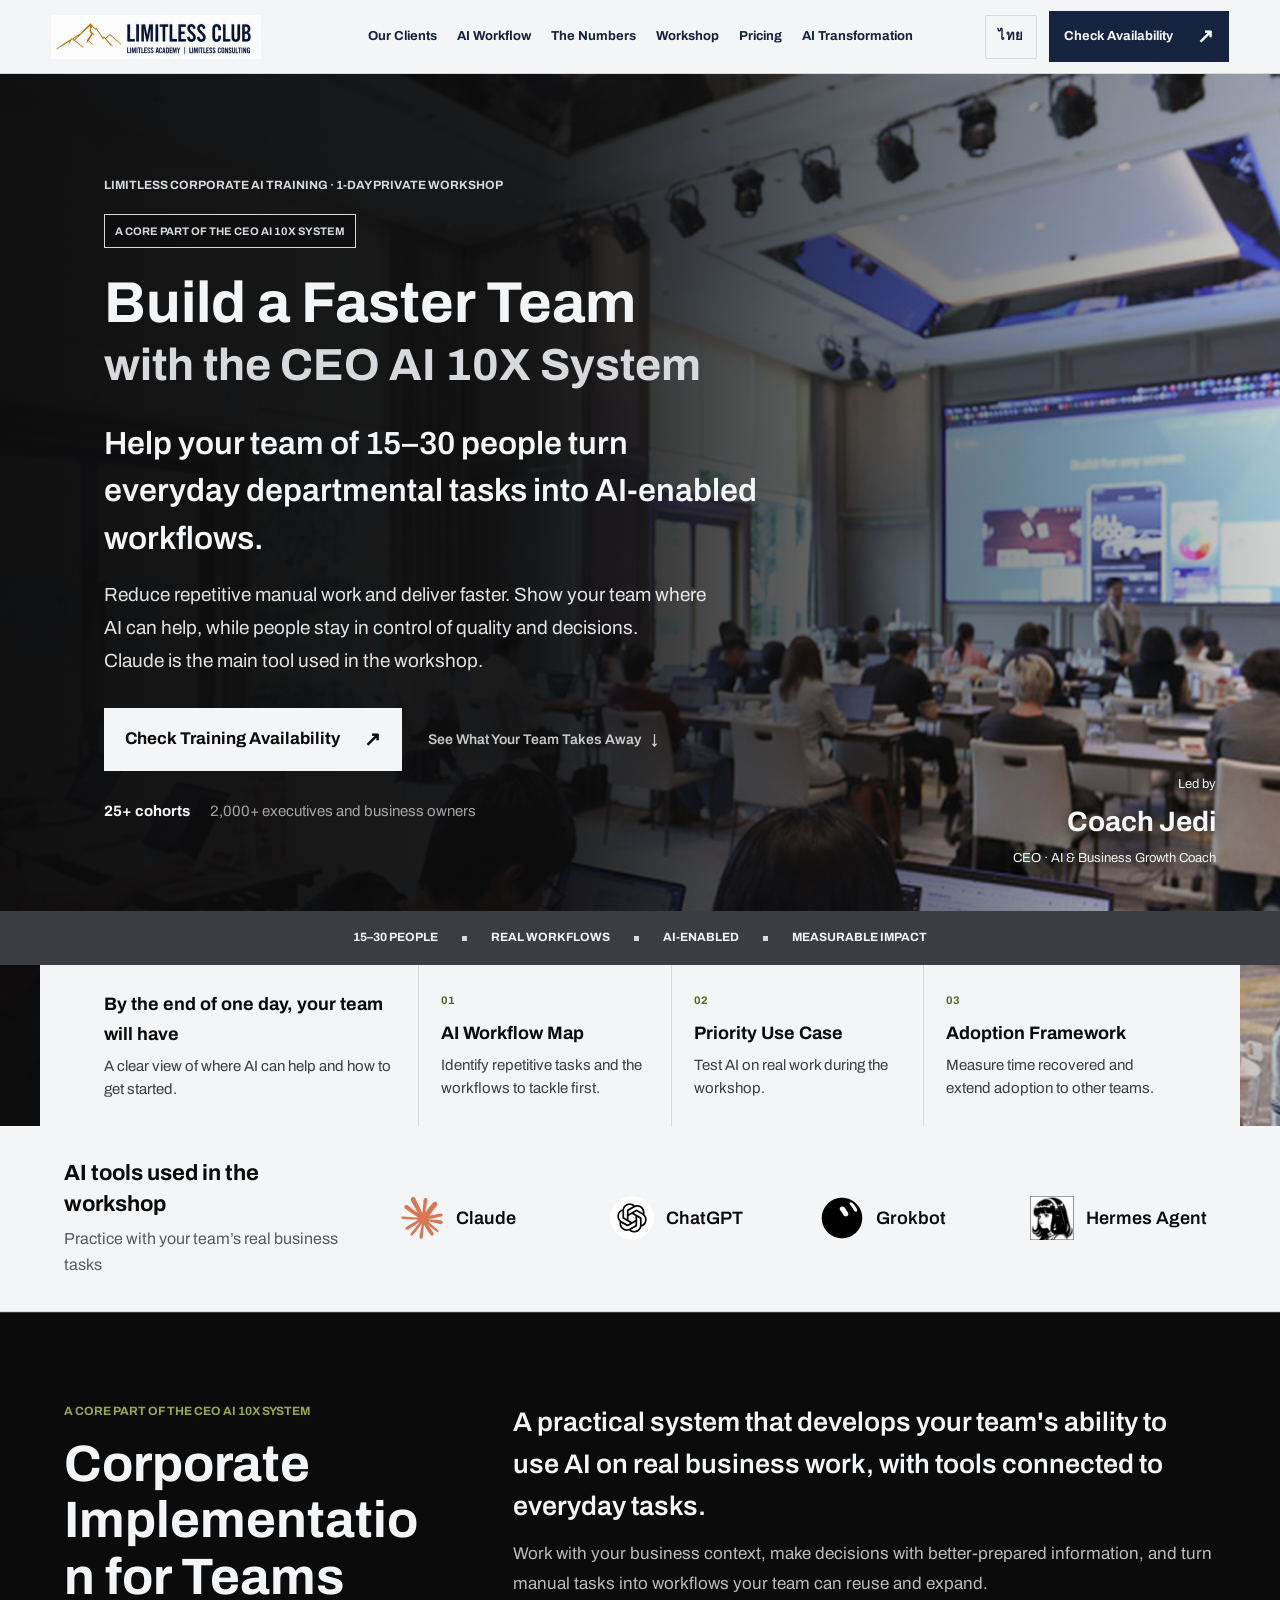
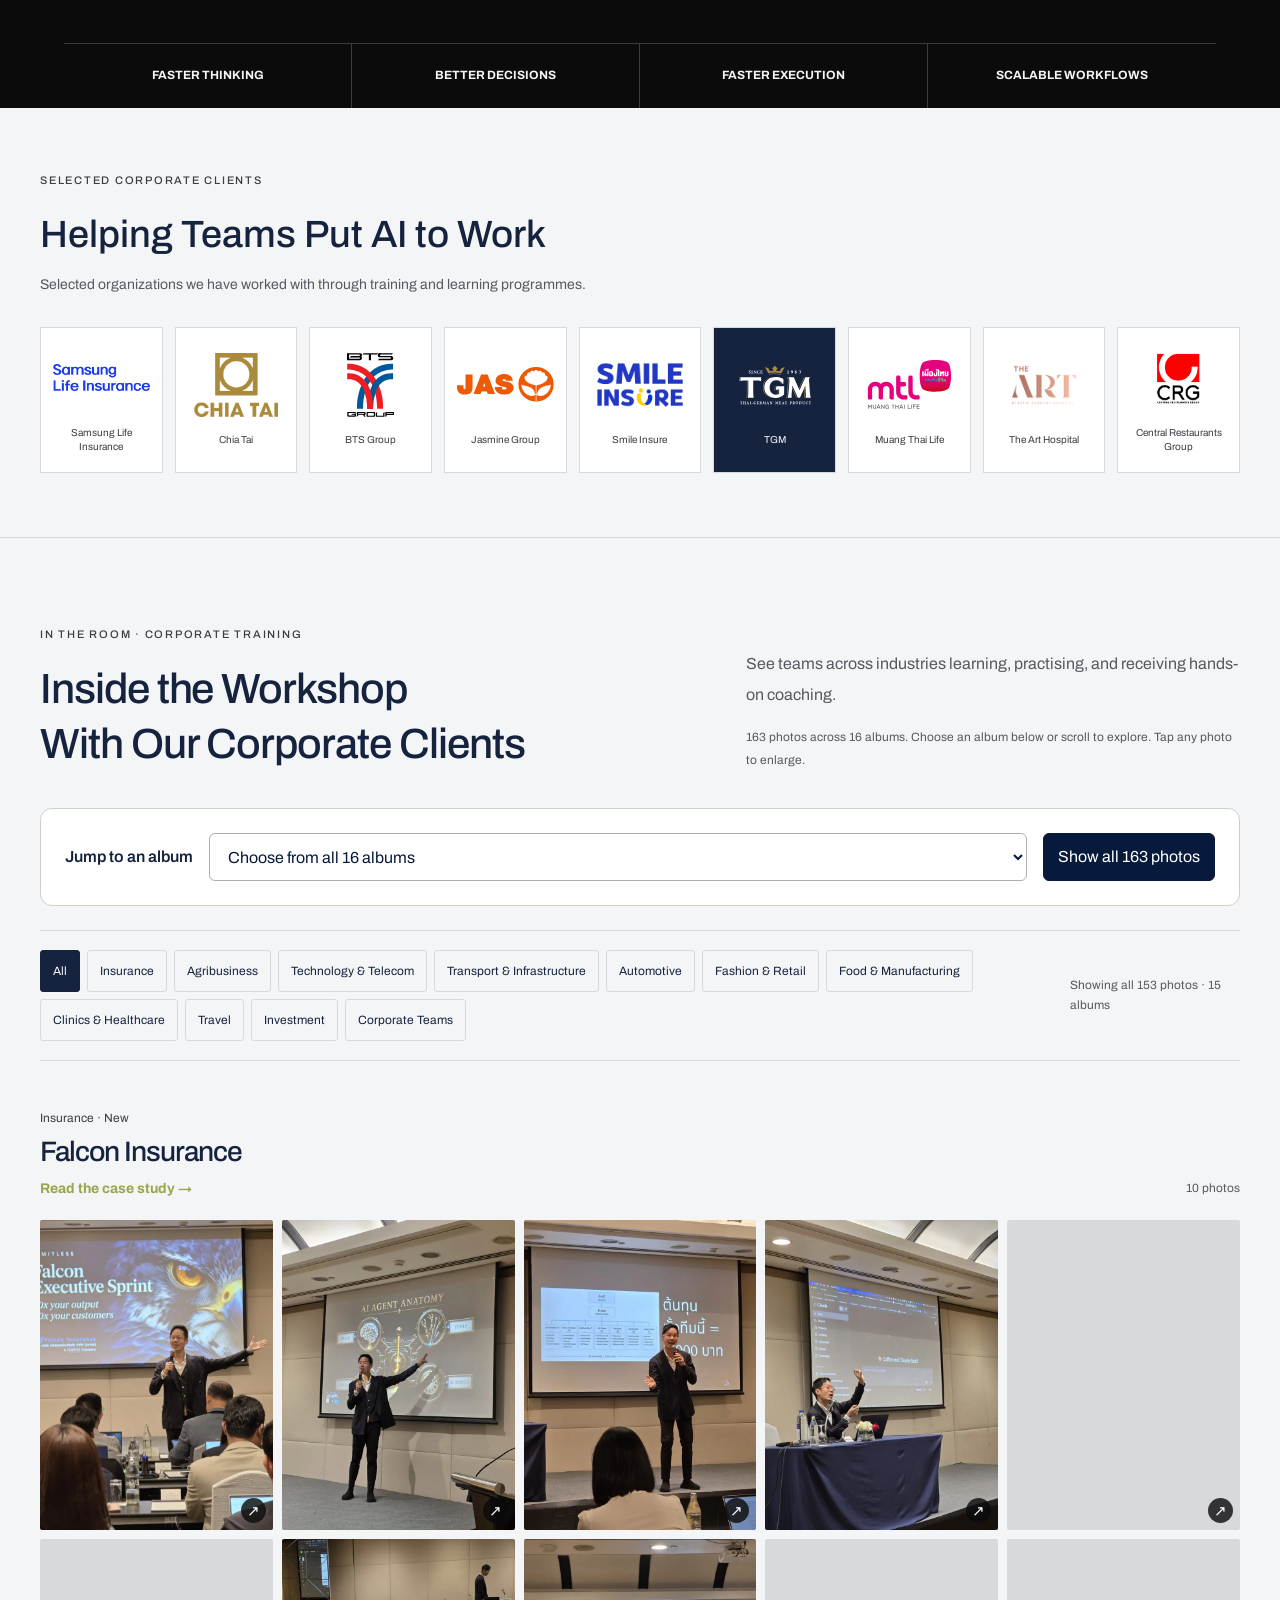
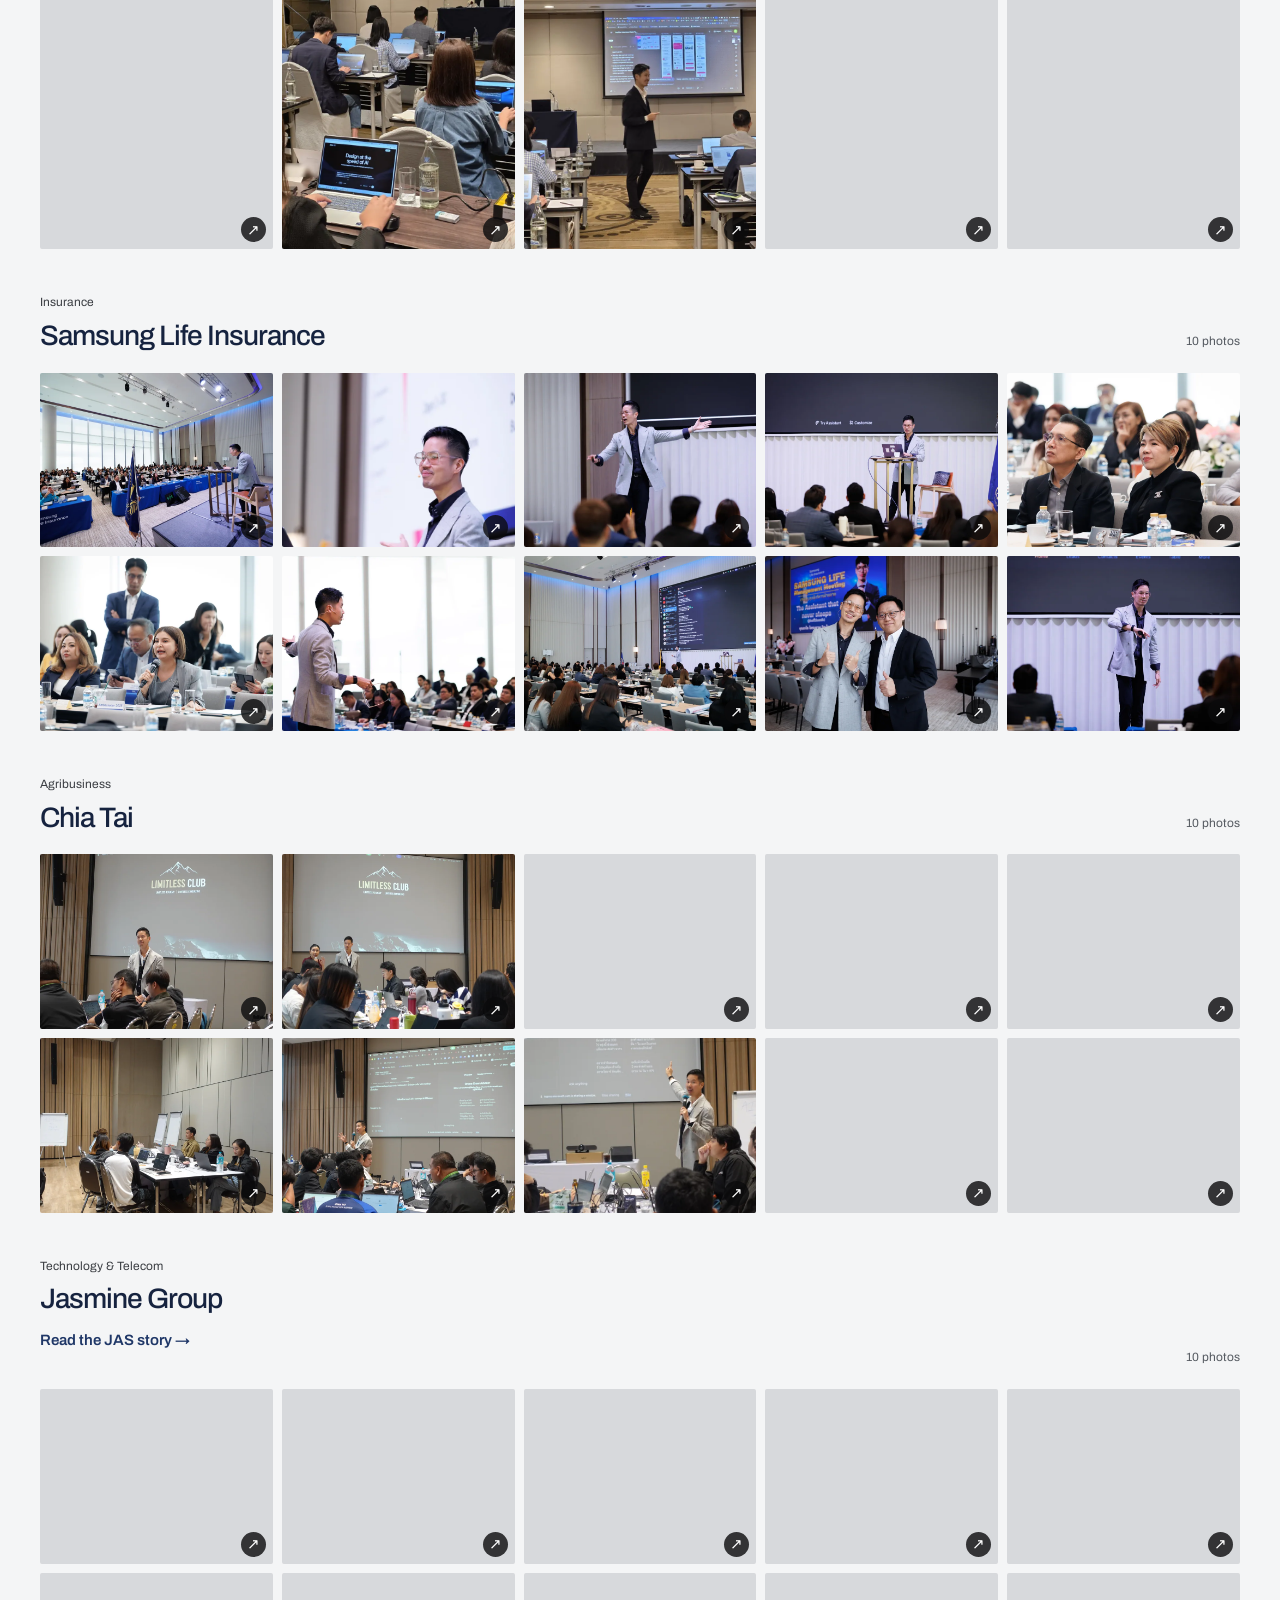
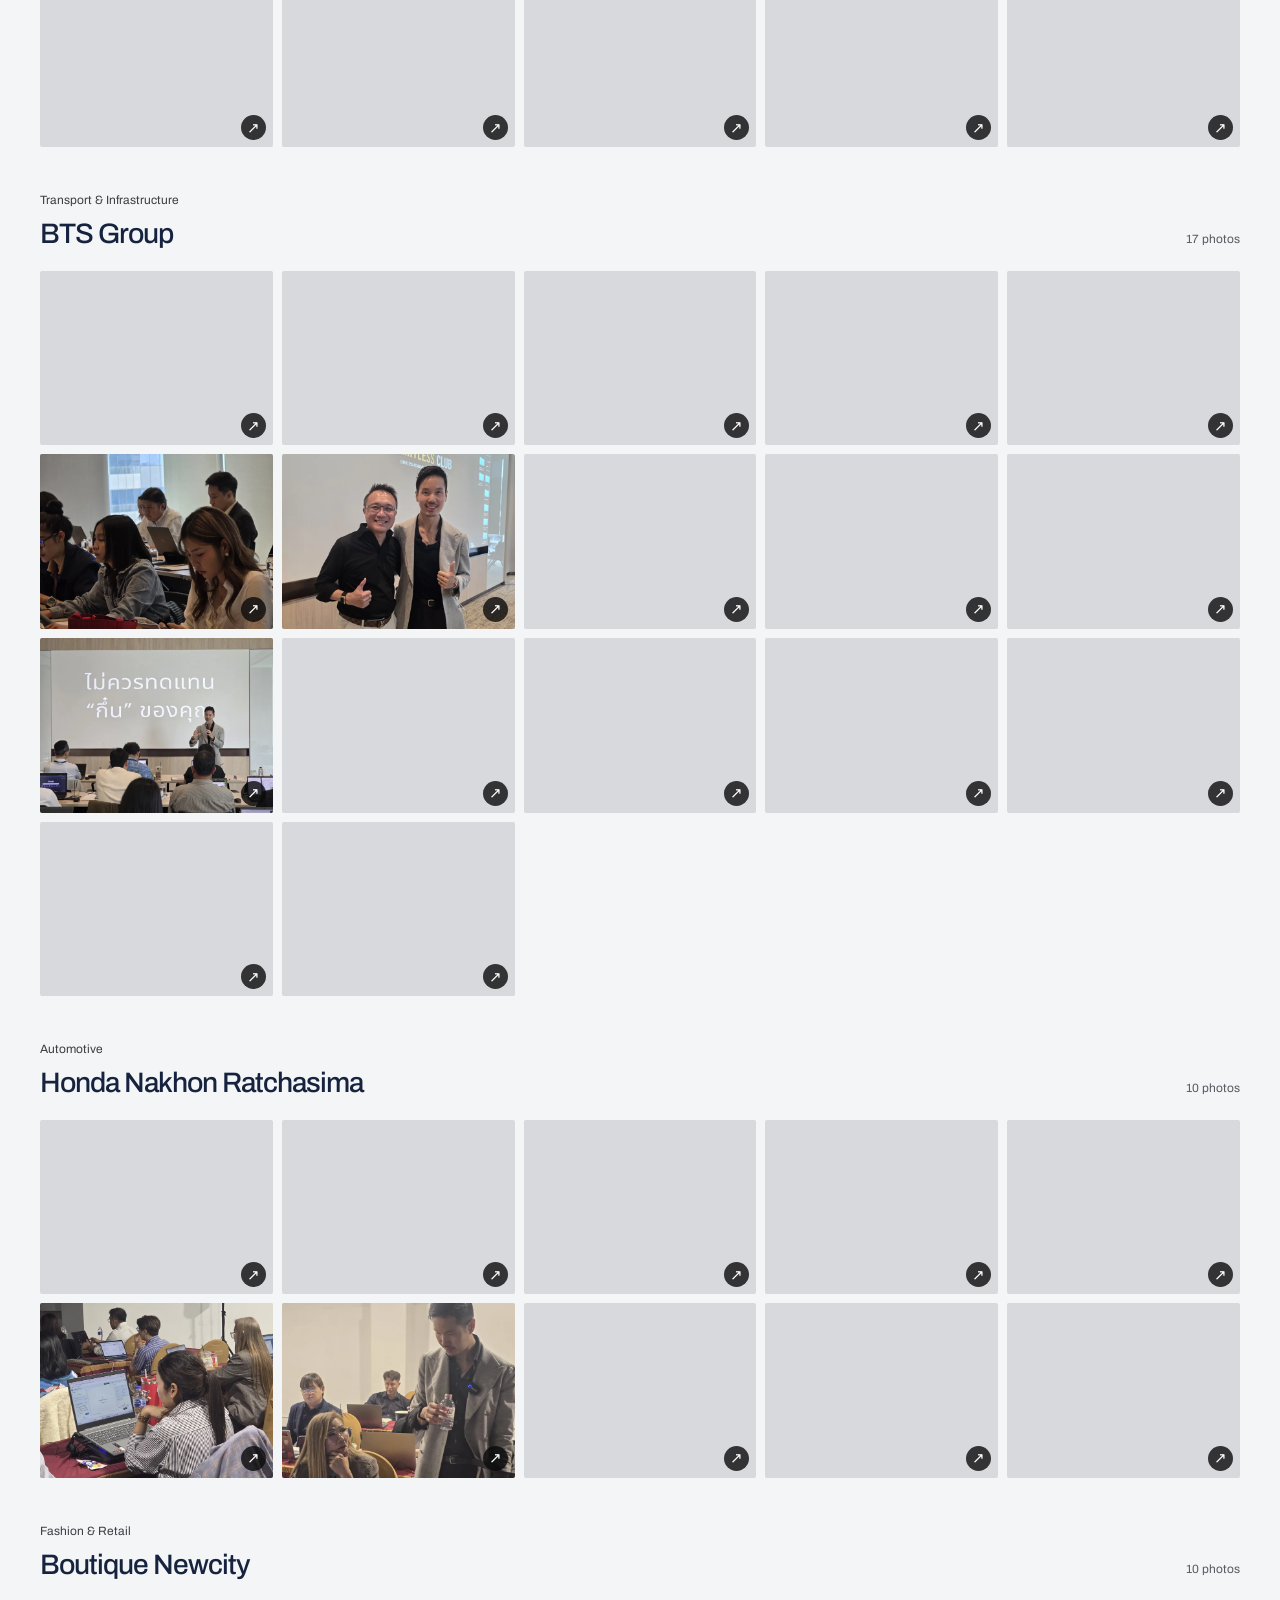
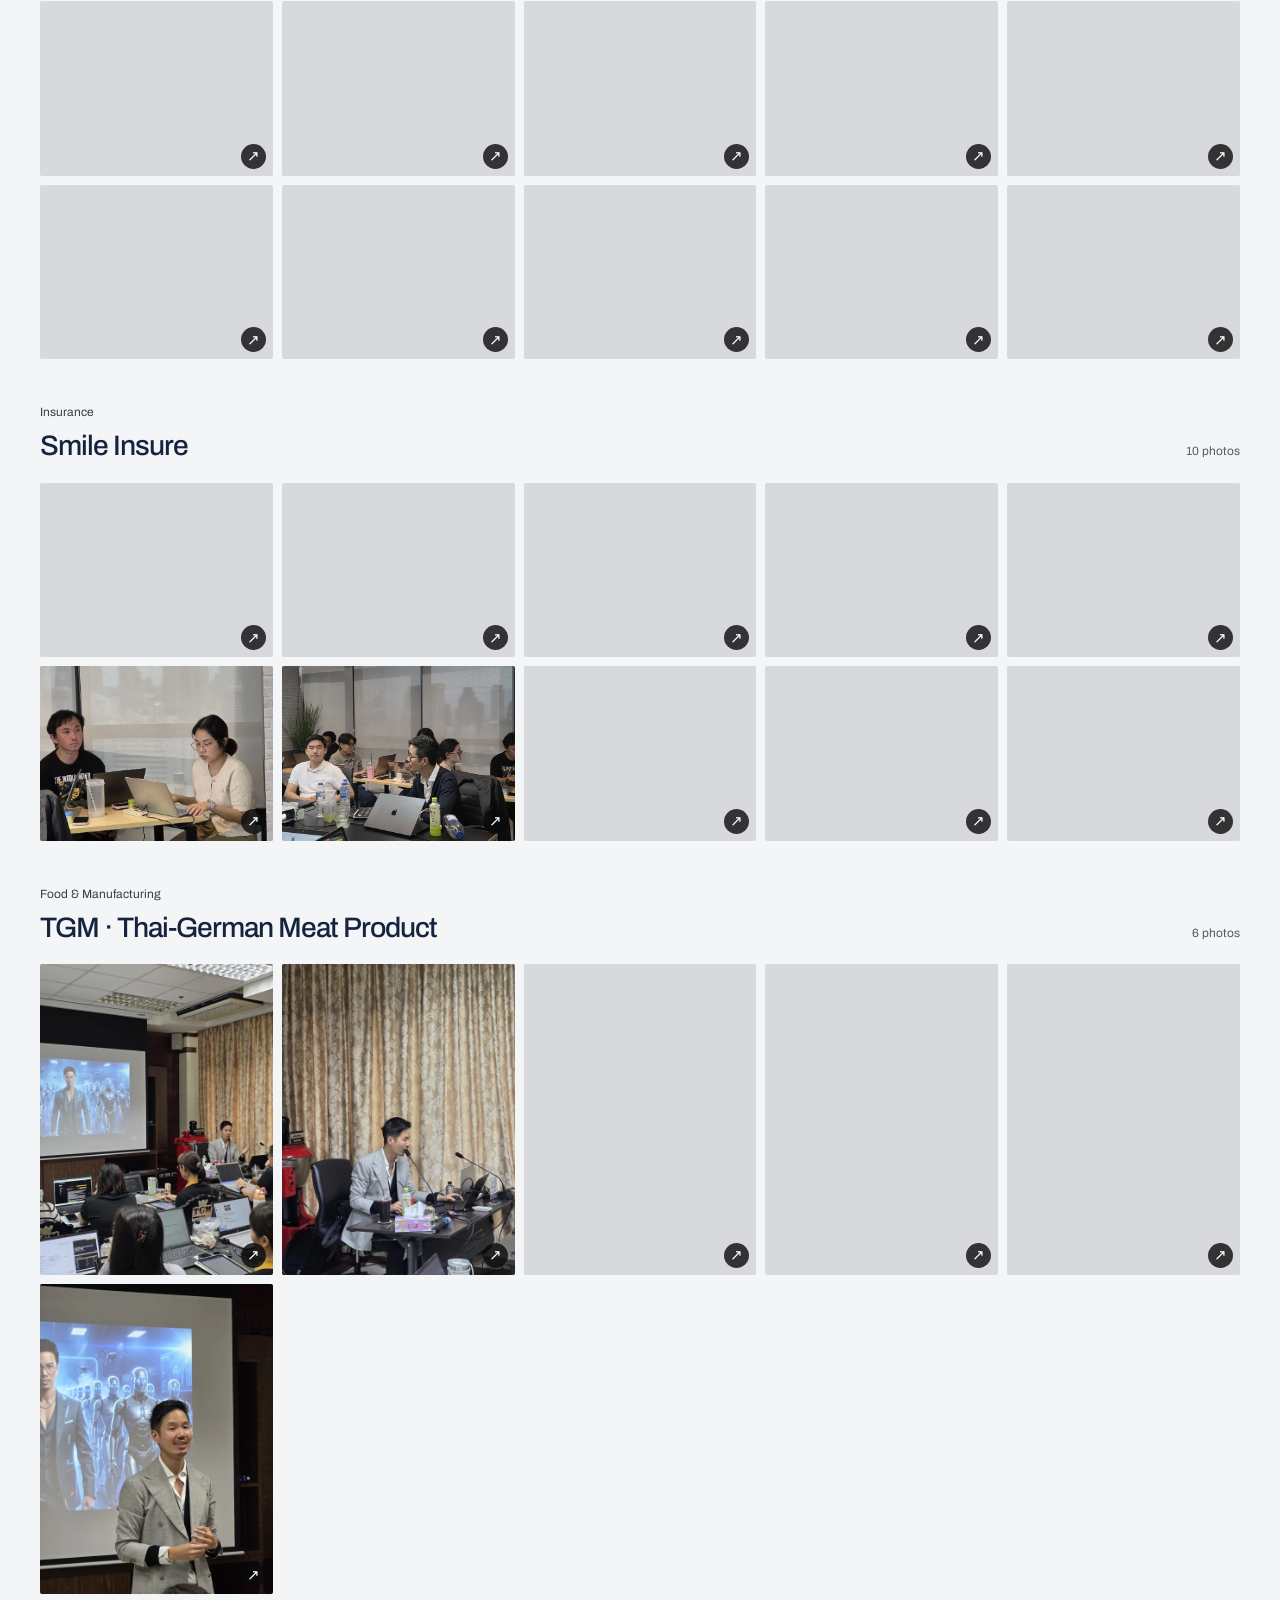
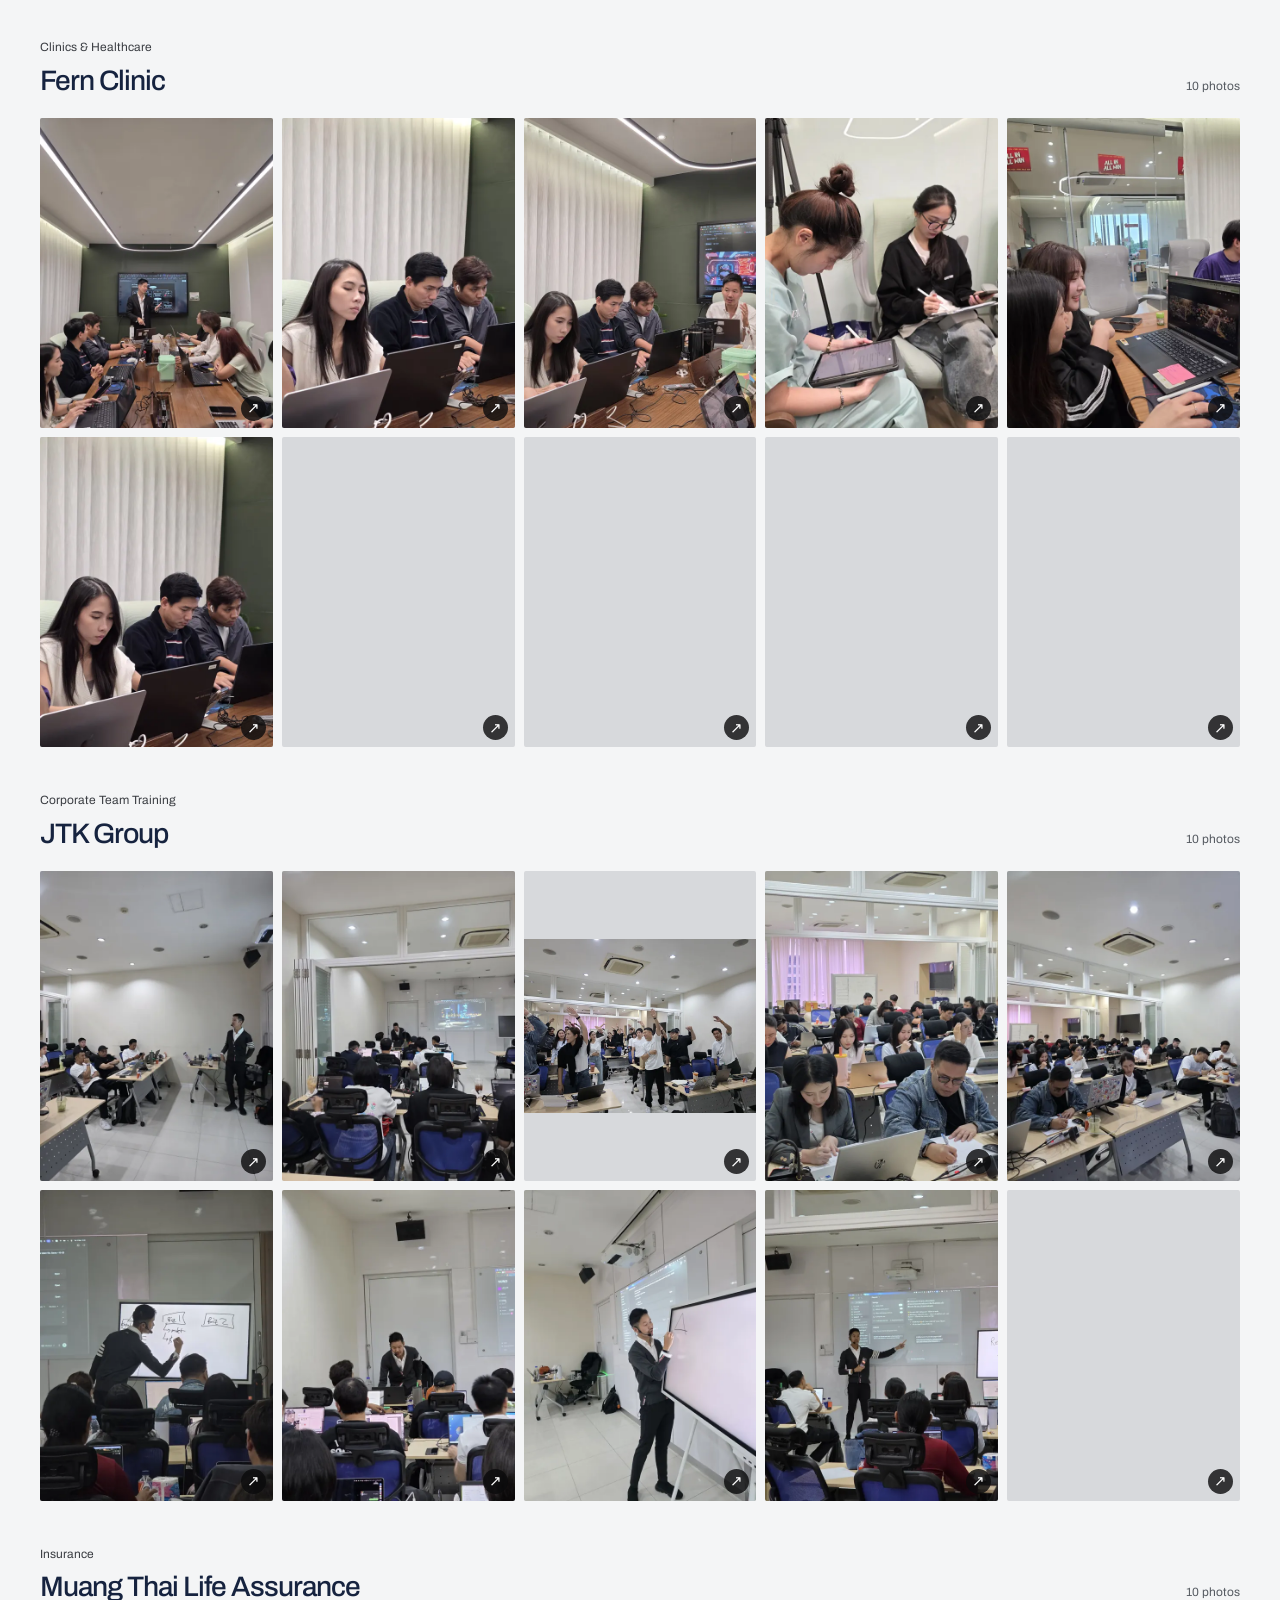
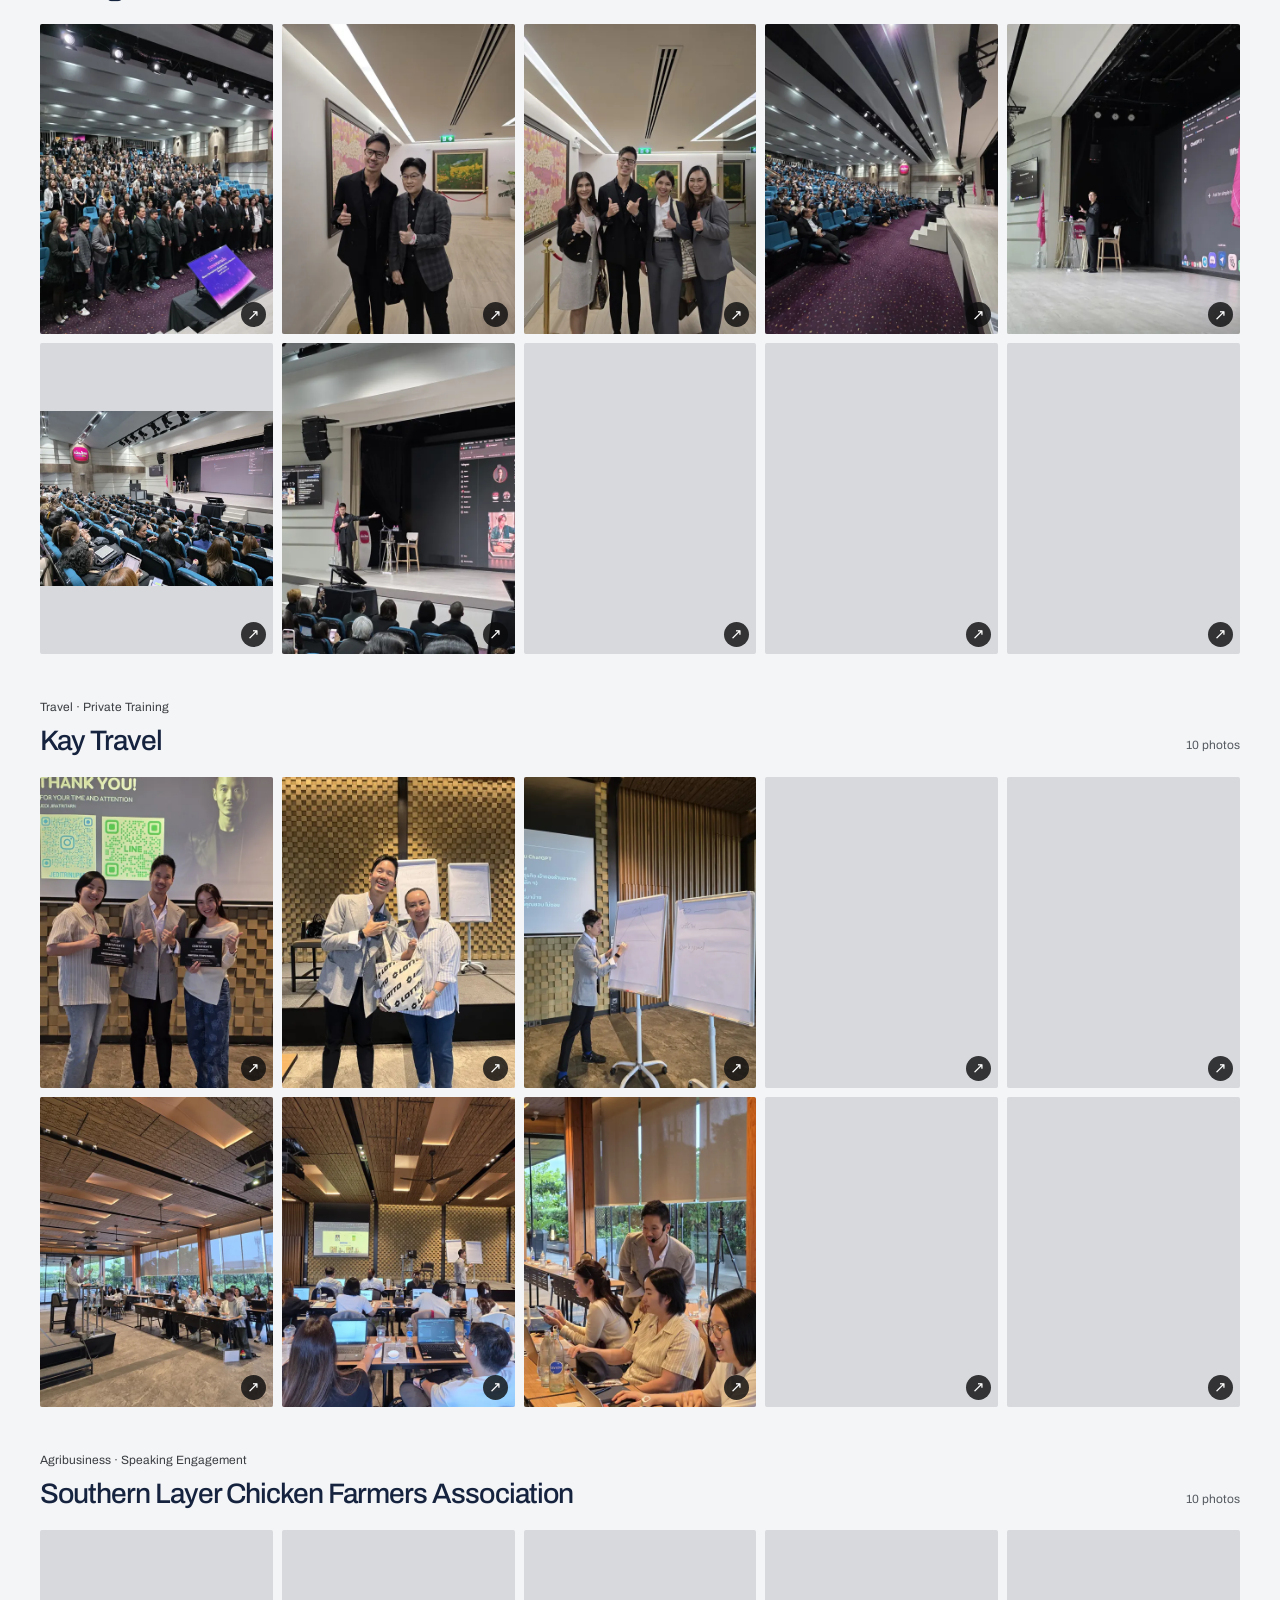
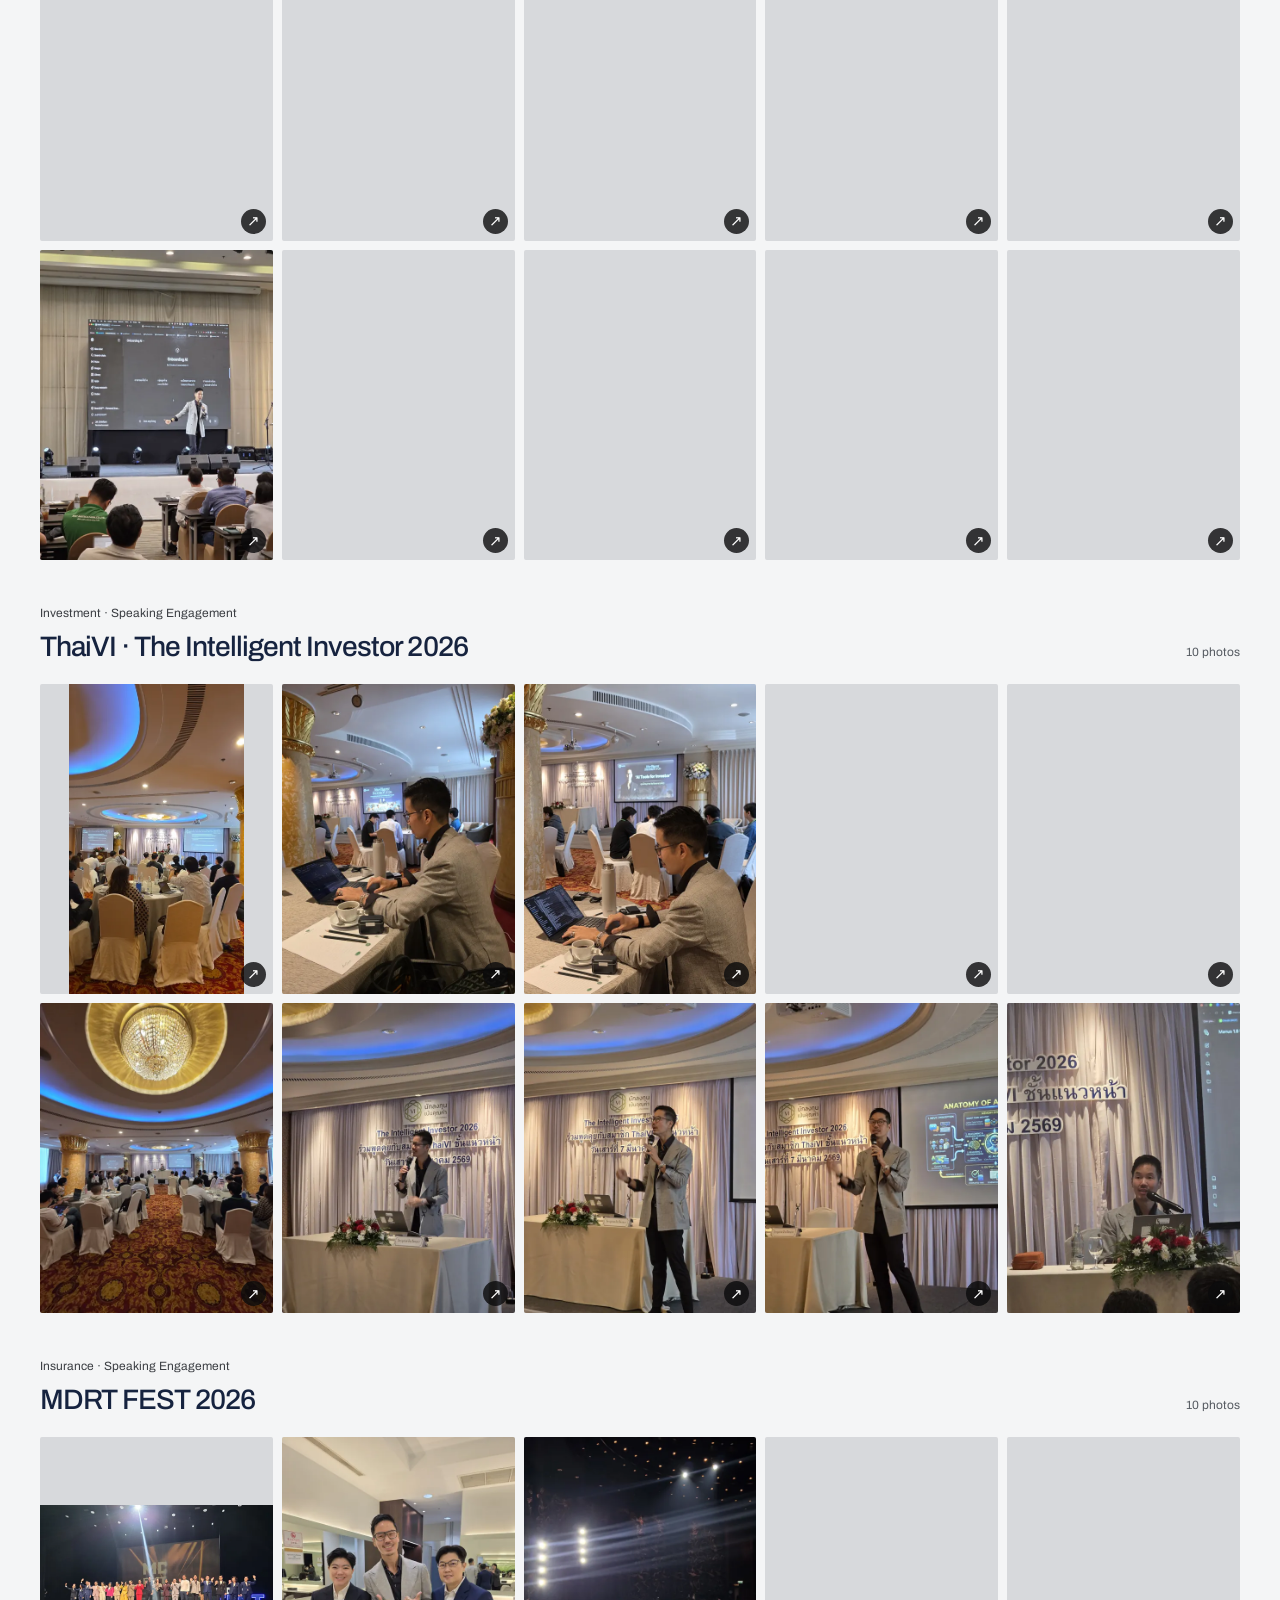
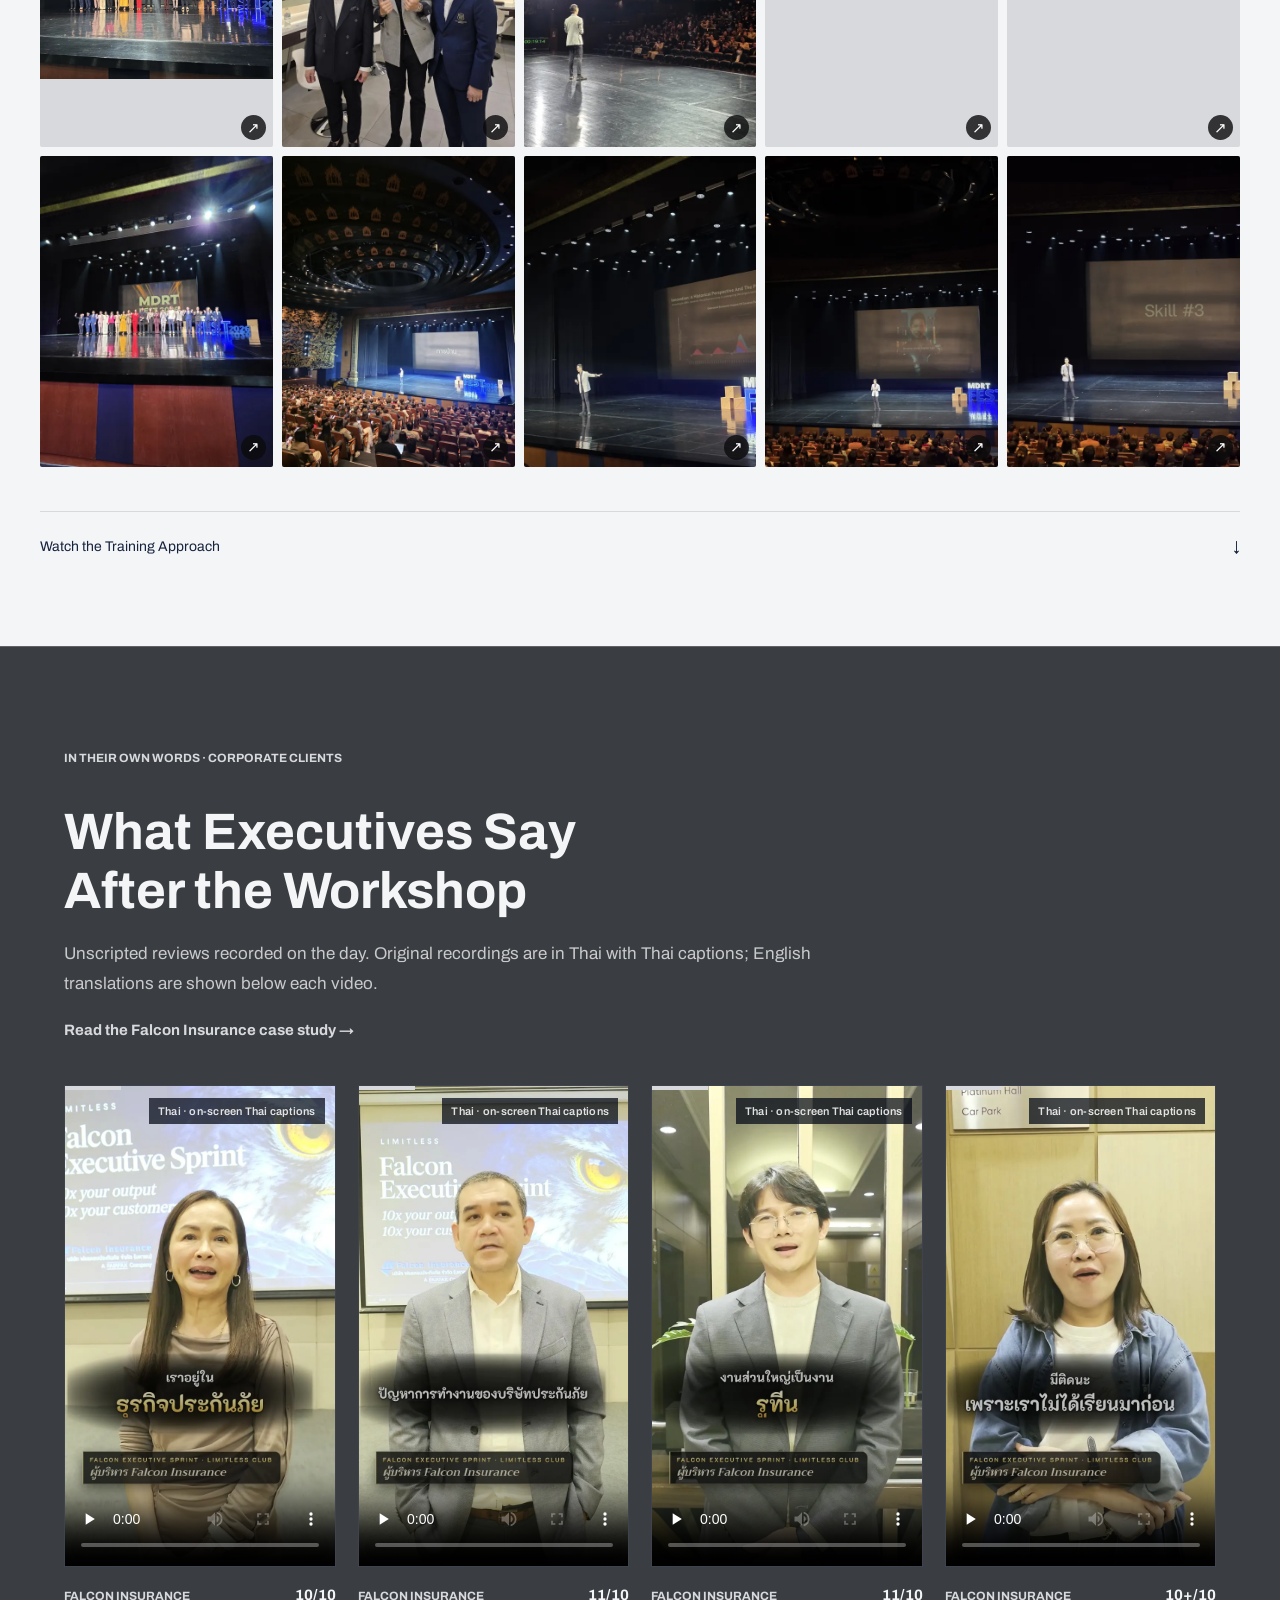
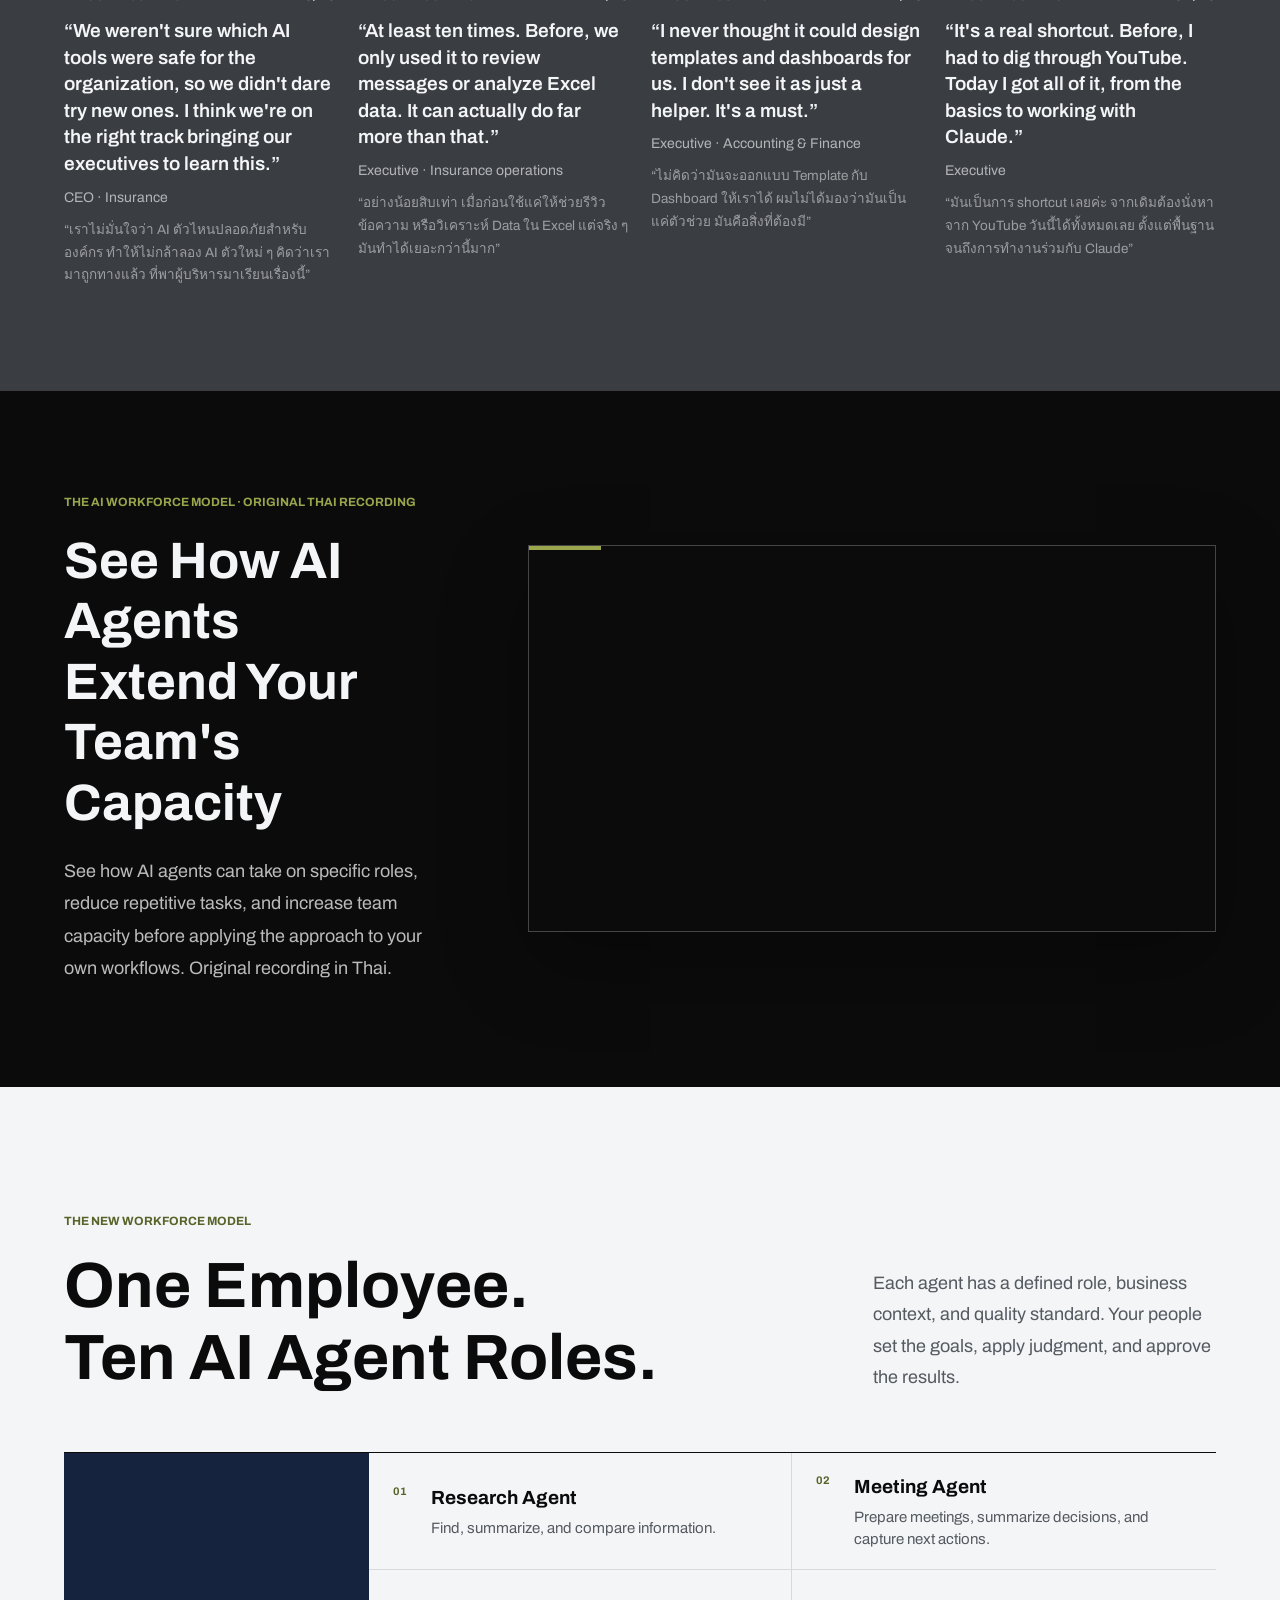
==== commit 4ac39ba4: "Route corporate English visitors to bilingual AI Transformation and JAS pages" ====
--- a/en/index.html
+++ b/en/index.html
@@ -35,7 +35,7 @@
 <a href="#value">The Numbers</a>
 <a href="#workshop">Workshop</a>
 <a href="#fee">Pricing</a>
-<a href="https://limitless-ai-quickwin.vercel.app/ai-transformation/">AI Transformation (TH)</a></nav>
+<a href="https://limitless-ai-quickwin.vercel.app/en/ai-transformation/">AI Transformation</a></nav>
 <div class="header-actions"><a class="lang-switch" href="../" hreflang="th" lang="th" aria-label="ดูหน้านี้เป็นภาษาไทย">ไทย</a><a class="button button--header" href="#contact">Check Availability <span aria-hidden="true">↗</span></a></div>
 </header>
 <main>
@@ -92,7 +92,7 @@
 </div>
 </section>
 <section aria-labelledby="clients-title" class="client-logos" id="clients"><div class="client-logos__inner"><p class="training-gallery__eyebrow">SELECTED CORPORATE CLIENTS</p><h2 id="clients-title">Helping Teams Put AI to Work</h2><p class="client-logos__lead">Selected organizations we have worked with through training and learning programmes.</p><div class="client-logos__grid"><a aria-label="View training photos: Samsung Life Insurance" class="client-logos__item" href="#gallery-samsung"><img alt="Samsung Life Insurance" height="72" loading="lazy" src="assets/client-logos/samsung.png" width="180"/><span>Samsung Life Insurance</span></a><a aria-label="View training photos: Chia Tai" class="client-logos__item" href="#gallery-chia-tai"><img alt="Chia Tai" height="72" loading="lazy" src="assets/client-logos/chia-tai.png" width="180"/><span>Chia Tai</span></a><a aria-label="View training photos: BTS Group" class="client-logos__item" href="#gallery-bts"><img alt="BTS Group" height="72" loading="lazy" src="assets/client-logos/bts.svg" width="180"/><span>BTS Group</span></a><a aria-label="View training photos: Jasmine Group" class="client-logos__item" href="#gallery-jasmine"><img alt="Jasmine Group" height="72" loading="lazy" src="assets/client-logos/jasmine.svg" width="180"/><span>Jasmine Group</span></a><a aria-label="View training photos: Smile Insure" class="client-logos__item" href="#gallery-smile"><img alt="Smile Insure" height="72" loading="lazy" src="assets/client-logos/smile.png" width="180"/><span>Smile Insure</span></a><a aria-label="View training photos: TGM" class="client-logos__item" href="#gallery-tgm"><img alt="TGM" height="72" loading="lazy" src="assets/client-logos/tgm.svg" width="180"/><span>TGM</span></a><div class="client-logos__item"><img alt="Muang Thai Life" height="72" loading="lazy" src="assets/client-logos/muang-thai-life.svg" width="180"/><span>Muang Thai Life</span></div><div class="client-logos__item"><img alt="The Art Hospital" height="72" loading="lazy" src="assets/client-logos/the-art-hospital.png" width="180"/><span>The Art Hospital</span></div><div class="client-logos__item"><img alt="Central Restaurants Group" height="72" loading="lazy" src="assets/client-logos/central-restaurants-group.png" width="180"/><span>Central Restaurants Group</span></div></div></div></section>
-<section aria-labelledby="gallery-title" class="training-gallery" id="gallery"><div class="training-gallery__inner"><header class="training-gallery__intro"><div><p class="training-gallery__eyebrow">IN THE ROOM · CORPORATE TRAINING</p><h2 id="gallery-title">Inside the Workshop<br/>With Our Corporate Clients</h2></div><div class="training-gallery__lead"><p>See teams across industries learning, practising, and receiving hands-on coaching.</p><p class="training-gallery__hint"><span data-gallery-total>153 photos across 15 albums</span>. Choose an album below or scroll to explore. Tap any photo to enlarge.</p></div></header><div class="training-gallery__navigation"><label for="gallery-album">Jump to an album</label><select id="gallery-album"><option value="">Choose from all 15 albums</option><!--client:falcon:option--><option value="gallery-falcon">Falcon Insurance · 10 photos</option><!--/client:falcon:option--><option value="gallery-samsung">Samsung Life Insurance · 10 photos</option><option value="gallery-chia-tai">Chia Tai · 10 photos</option><option value="gallery-jasmine">Jasmine Group · 10 photos</option><option value="gallery-bts">BTS Group · 17 photos</option><option value="gallery-honda">Honda Nakhon Ratchasima · 10 photos</option><option value="gallery-boutique">Boutique Newcity · 10 photos</option><option value="gallery-smile">Smile Insure · 10 photos</option><option value="gallery-tgm">TGM · Thai-German Meat Product · 6 photos</option><option value="gallery-fern">Fern Clinic · 10 photos</option><option value="gallery-jtk">JTK Group · 10 photos</option><option value="gallery-mtl">Muang Thai Life Assurance · 10 photos</option><option value="gallery-kay">Kay Travel · 10 photos</option><option value="gallery-poultry">Southern Layer Chicken Farmers Association · 10 photos</option><option value="gallery-thaivi">ThaiVI · The Intelligent Investor 2026 · 10 photos</option><option value="gallery-mdrt">MDRT FEST 2026 · 10 photos</option></select><button data-show-all-photos="" type="button">Show all <span data-gallery-count>153</span> photos</button></div><div class="training-gallery__toolbar"><div aria-label="Filter by industry" class="training-gallery__filters" hidden="" role="group"><button aria-pressed="true" data-industry-filter="all" type="button">All</button><button aria-pressed="false" data-industry-filter="insurance" type="button">Insurance</button><button aria-pressed="false" data-industry-filter="agriculture" type="button">Agribusiness</button><button aria-pressed="false" data-industry-filter="technology" type="button">Technology &amp; Telecom</button><button aria-pressed="false" data-industry-filter="transport" type="button">Transport &amp; Infrastructure</button><button aria-pressed="false" data-industry-filter="automotive" type="button">Automotive</button><button aria-pressed="false" data-industry-filter="retail" type="button">Fashion &amp; Retail</button><button aria-pressed="false" data-industry-filter="food" type="button">Food &amp; Manufacturing</button><button aria-pressed="false" data-industry-filter="healthcare" type="button">Clinics &amp; Healthcare</button><button aria-pressed="false" data-industry-filter="travel" type="button">Travel</button><button aria-pressed="false" data-industry-filter="investment" type="button">Investment</button><button aria-pressed="false" data-industry-filter="business" type="button">Corporate Teams</button></div><p aria-atomic="true" aria-live="polite" class="training-gallery__summary" role="status">Showing all 153 photos · 15 albums</p></div><!--client:falcon:album--><article aria-labelledby="gallery-falcon" class="training-gallery__company training-gallery__company--new" data-company="Falcon Insurance" data-industry="insurance"><header class="training-gallery__company-heading"><div><p class="training-gallery__industry">Insurance · New</p><h3 id="gallery-falcon">Falcon Insurance</h3><a class="training-gallery__case" href="cases/falcon.html">Read the case study →</a></div><span class="training-gallery__count">10 photos</span></header><div class="training-gallery__grid"><a aria-label="Enlarge photo: Falcon Insurance · Opening the Falcon Executive Sprint: 10x your output, 10x your customers" class="training-gallery__photo" data-caption="Falcon Insurance · Opening the Falcon Executive Sprint: 10x your output, 10x your customers" data-gallery-photo="" href="../assets/gallery/falcon-01-full.webp"><img alt="Falcon Insurance · Opening the Falcon Executive Sprint: 10x your output, 10x your customers" decoding="async" height="960" loading="lazy" src="../assets/gallery/falcon-01-thumb.webp" style="object-position:50% 35%" width="720"/><span aria-hidden="true" class="training-gallery__enlarge">↗</span></a><a aria-label="Enlarge photo: Falcon Insurance · An AI Agent has 4 parts: Brain, Tools, Skills and Scheduled Tasks" class="training-gallery__photo" data-caption="Falcon Insurance · An AI Agent has 4 parts: Brain, Tools, Skills and Scheduled Tasks" data-gallery-photo="" href="../assets/gallery/falcon-02-full.webp"><img alt="Falcon Insurance · An AI Agent has 4 parts: Brain, Tools, Skills and Scheduled Tasks" decoding="async" height="960" loading="lazy" src="../assets/gallery/falcon-02-thumb.webp" style="object-position:50% 45%" width="720"/><span aria-hidden="true" class="training-gallery__enlarge">↗</span></a><a aria-label="Enlarge photo: Falcon Insurance · A sample AI Agent team chart with clear roles, like a real team" class="training-gallery__photo" data-caption="Falcon Insurance · A sample AI Agent team chart with clear roles, like a real team" data-gallery-photo="" href="../assets/gallery/falcon-03-full.webp"><img alt="Falcon Insurance · A sample AI Agent team chart with clear roles, like a real team" decoding="async" height="960" loading="lazy" src="../assets/gallery/falcon-03-thumb.webp" style="object-position:50% 40%" width="720"/><span aria-hidden="true" class="training-gallery__enlarge">↗</span></a><a aria-label="Enlarge photo: Falcon Insurance · Live demo in Claude: Projects, Artifacts, Scheduled and Customize" class="training-gallery__photo" data-caption="Falcon Insurance · Live demo in Claude: Projects, Artifacts, Scheduled and Customize" data-gallery-photo="" href="../assets/gallery/falcon-04-full.webp"><img alt="Falcon Insurance · Live demo in Claude: Projects, Artifacts, Scheduled and Customize" decoding="async" height="960" loading="lazy" src="../assets/gallery/falcon-04-thumb.webp" style="object-position:50% 50%" width="720"/><span aria-hidden="true" class="training-gallery__enlarge">↗</span></a><a aria-label="Enlarge photo: Falcon Insurance · Executives following the morning live demo" class="training-gallery__photo" data-caption="Falcon Insurance · Executives following the morning live demo" data-gallery-photo="" href="../assets/gallery/falcon-05-full.webp"><img alt="Falcon Insurance · Executives following the morning live demo" decoding="async" height="960" loading="lazy" src="../assets/gallery/falcon-05-thumb.webp" style="object-position:50% 60%" width="720"/><span aria-hidden="true" class="training-gallery__enlarge">↗</span></a><a aria-label="Enlarge photo: Falcon Insurance · One-on-one coaching during practice with sample files" class="training-gallery__photo" data-caption="Falcon Insurance · One-on-one coaching during practice with sample files" data-gallery-photo="" href="../assets/gallery/falcon-06-full.webp"><img alt="Falcon Insurance · One-on-one coaching during practice with sample files" decoding="async" height="960" loading="lazy" src="../assets/gallery/falcon-06-thumb.webp" style="object-position:50% 50%" width="720"/><span aria-hidden="true" class="training-gallery__enlarge">↗</span></a><a aria-label="Enlarge photo: Falcon Insurance · Claims-intake web lab: designing the screens with Google Stitch" class="training-gallery__photo" data-caption="Falcon Insurance · Claims-intake web lab: designing the screens with Google Stitch" data-gallery-photo="" href="../assets/gallery/falcon-07-full.webp"><img alt="Falcon Insurance · Claims-intake web lab: designing the screens with Google Stitch" decoding="async" height="960" loading="lazy" src="../assets/gallery/falcon-07-thumb.webp" style="object-position:50% 60%" width="720"/><span aria-hidden="true" class="training-gallery__enlarge">↗</span></a><a aria-label="Enlarge photo: Falcon Insurance · Sample claim screens designed by AI during the class" class="training-gallery__photo" data-caption="Falcon Insurance · Sample claim screens designed by AI during the class" data-gallery-photo="" href="../assets/gallery/falcon-08-full.webp"><img alt="Falcon Insurance · Sample claim screens designed by AI during the class" decoding="async" height="960" loading="lazy" src="../assets/gallery/falcon-08-thumb.webp" style="object-position:50% 45%" width="720"/><span aria-hidden="true" class="training-gallery__enlarge">↗</span></a><a aria-label="Enlarge photo: Falcon Insurance · The 10/80/10 rule: people start 10%, AI does 80%, people check 10%" class="training-gallery__photo" data-caption="Falcon Insurance · The 10/80/10 rule: people start 10%, AI does 80%, people check 10%" data-gallery-photo="" href="../assets/gallery/falcon-09-full.webp"><img alt="Falcon Insurance · The 10/80/10 rule: people start 10%, AI does 80%, people check 10%" decoding="async" height="960" loading="lazy" src="../assets/gallery/falcon-09-thumb.webp" style="object-position:50% 45%" width="720"/><span aria-hidden="true" class="training-gallery__enlarge">↗</span></a><a aria-label="Enlarge photo: Falcon Insurance · Group photo closing the Falcon Executive Sprint" class="training-gallery__photo" data-caption="Falcon Insurance · Group photo closing the Falcon Executive Sprint" data-gallery-photo="" href="../assets/gallery/falcon-10-full.webp"><img alt="Falcon Insurance · Group photo closing the Falcon Executive Sprint" decoding="async" height="960" loading="lazy" src="../assets/gallery/falcon-10-thumb.webp" style="object-position:50% 50%" width="720"/><span aria-hidden="true" class="training-gallery__enlarge">↗</span></a></div></article><!--/client:falcon:album--><article aria-labelledby="gallery-samsung" class="training-gallery__company" data-company="Samsung Life Insurance" data-industry="insurance"><header class="training-gallery__company-heading"><div><p class="training-gallery__industry">Insurance</p><h3 id="gallery-samsung">Samsung Life Insurance</h3></div><span class="training-gallery__count">10 photos</span></header><div class="training-gallery__grid"><a aria-label="Enlarge photo: Samsung Life Insurance · Presentation and audience" class="training-gallery__photo" data-caption="Samsung Life Insurance · Presentation and audience" data-gallery-photo="" href="../assets/gallery/samsung-01-full.webp"><img alt="Samsung Life Insurance · Presentation and audience" decoding="async" height="1365" loading="lazy" src="../assets/gallery/samsung-01-thumb.webp" style="object-position:50% 50%" width="2048"/><span aria-hidden="true" class="training-gallery__enlarge">↗</span></a><a aria-label="Enlarge photo: Samsung Life Insurance · Coach presenting on stage" class="training-gallery__photo" data-caption="Samsung Life Insurance · Coach presenting on stage" data-gallery-photo="" href="../assets/gallery/samsung-02-full.webp"><img alt="Samsung Life Insurance · Coach presenting on stage" decoding="async" height="2048" loading="lazy" src="../assets/gallery/samsung-02-thumb.webp" style="object-position:50% 45%" width="1365"/><span aria-hidden="true" class="training-gallery__enlarge">↗</span></a><a aria-label="Enlarge photo: Samsung Life Insurance · Presentation and discussion with participants" class="training-gallery__photo" data-caption="Samsung Life Insurance · Presentation and discussion with participants" data-gallery-photo="" href="../assets/gallery/samsung-03-full.webp"><img alt="Samsung Life Insurance · Presentation and discussion with participants" decoding="async" height="1365" loading="lazy" src="../assets/gallery/samsung-03-thumb.webp" style="object-position:50% 50%" width="2048"/><span aria-hidden="true" class="training-gallery__enlarge">↗</span></a><a aria-label="Enlarge photo: Samsung Life Insurance · Live demonstration during the presentation" class="training-gallery__photo" data-caption="Samsung Life Insurance · Live demonstration during the presentation" data-gallery-photo="" href="../assets/gallery/samsung-04-full.webp"><img alt="Samsung Life Insurance · Live demonstration during the presentation" decoding="async" height="1365" loading="lazy" src="../assets/gallery/samsung-04-thumb.webp" style="object-position:50% 50%" width="2048"/><span aria-hidden="true" class="training-gallery__enlarge">↗</span></a><a aria-label="Enlarge photo: Samsung Life Insurance · Participants following the presentation" class="training-gallery__photo" data-caption="Samsung Life Insurance · Participants following the presentation" data-gallery-photo="" href="../assets/gallery/samsung-05-full.webp"><img alt="Samsung Life Insurance · Participants following the presentation" decoding="async" height="1365" loading="lazy" src="../assets/gallery/samsung-05-thumb.webp" style="object-position:50% 50%" width="2048"/><span aria-hidden="true" class="training-gallery__enlarge">↗</span></a><a aria-label="Enlarge photo: Samsung Life Insurance · Participants exchanging ideas" class="training-gallery__photo" data-caption="Samsung Life Insurance · Participants exchanging ideas" data-gallery-photo="" href="../assets/gallery/samsung-06-full.webp"><img alt="Samsung Life Insurance · Participants exchanging ideas" decoding="async" height="1365" loading="lazy" src="../assets/gallery/samsung-06-thumb.webp" style="object-position:50% 50%" width="2048"/><span aria-hidden="true" class="training-gallery__enlarge">↗</span></a><a aria-label="Enlarge photo: Samsung Life Insurance · Coach talking with participants" class="training-gallery__photo" data-caption="Samsung Life Insurance · Coach talking with participants" data-gallery-photo="" href="../assets/gallery/samsung-07-full.webp"><img alt="Samsung Life Insurance · Coach talking with participants" decoding="async" height="1365" loading="lazy" src="../assets/gallery/samsung-07-thumb.webp" style="object-position:50% 50%" width="2048"/><span aria-hidden="true" class="training-gallery__enlarge">↗</span></a><a aria-label="Enlarge photo: Samsung Life Insurance · Learning through on-screen examples" class="training-gallery__photo" data-caption="Samsung Life Insurance · Learning through on-screen examples" data-gallery-photo="" href="../assets/gallery/samsung-08-full.webp"><img alt="Samsung Life Insurance · Learning through on-screen examples" decoding="async" height="1365" loading="lazy" src="../assets/gallery/samsung-08-thumb.webp" style="object-position:50% 50%" width="2048"/><span aria-hidden="true" class="training-gallery__enlarge">↗</span></a><a aria-label="Enlarge photo: Samsung Life Insurance · Group photo with participants" class="training-gallery__photo" data-caption="Samsung Life Insurance · Group photo with participants" data-gallery-photo="" href="../assets/gallery/samsung-09-full.webp"><img alt="Samsung Life Insurance · Group photo with participants" decoding="async" height="1365" loading="lazy" src="../assets/gallery/samsung-09-thumb.webp" style="object-position:50% 50%" width="2048"/><span aria-hidden="true" class="training-gallery__enlarge">↗</span></a><a aria-label="Enlarge photo: Samsung Life Insurance · Coach explaining the approach to the class" class="training-gallery__photo" data-caption="Samsung Life Insurance · Coach explaining the approach to the class" data-gallery-photo="" href="../assets/gallery/samsung-10-full.webp"><img alt="Samsung Life Insurance · Coach explaining the approach to the class" decoding="async" height="1365" loading="lazy" src="../assets/gallery/samsung-10-thumb.webp" style="object-position:50% 50%" width="2048"/><span aria-hidden="true" class="training-gallery__enlarge">↗</span></a></div></article><article aria-labelledby="gallery-chia-tai" class="training-gallery__company" data-company="Chia Tai" data-industry="agriculture"><header class="training-gallery__company-heading"><div><p class="training-gallery__industry">Agribusiness</p><h3 id="gallery-chia-tai">Chia Tai</h3></div><span class="training-gallery__count">10 photos</span></header><div class="training-gallery__grid"><a aria-label="Enlarge photo: Chia Tai · Coach guiding the team's learning" class="training-gallery__photo" data-caption="Chia Tai · Coach guiding the team's learning" data-gallery-photo="" href="../assets/gallery/chia-tai-01-full.webp"><img alt="Chia Tai · Coach guiding the team's learning" decoding="async" height="3648" loading="lazy" src="../assets/gallery/chia-tai-01-thumb.webp" style="object-position:50% 50%" width="5472"/><span aria-hidden="true" class="training-gallery__enlarge">↗</span></a><a aria-label="Enlarge photo: Chia Tai · Participants discussing with the coach" class="training-gallery__photo" data-caption="Chia Tai · Participants discussing with the coach" data-gallery-photo="" href="../assets/gallery/chia-tai-02-full.webp"><img alt="Chia Tai · Participants discussing with the coach" decoding="async" height="3648" loading="lazy" src="../assets/gallery/chia-tai-02-thumb.webp" style="object-position:50% 50%" width="5472"/><span aria-hidden="true" class="training-gallery__enlarge">↗</span></a><a aria-label="Enlarge photo: Chia Tai · Explaining the lesson during the workshop" class="training-gallery__photo" data-caption="Chia Tai · Explaining the lesson during the workshop" data-gallery-photo="" href="../assets/gallery/chia-tai-03-full.webp"><img alt="Chia Tai · Explaining the lesson during the workshop" decoding="async" height="5472" loading="lazy" src="../assets/gallery/chia-tai-03-thumb.webp" style="object-position:50% 35%" width="3648"/><span aria-hidden="true" class="training-gallery__enlarge">↗</span></a><a aria-label="Enlarge photo: Chia Tai · Coach providing guidance during practice" class="training-gallery__photo" data-caption="Chia Tai · Coach providing guidance during practice" data-gallery-photo="" href="../assets/gallery/chia-tai-04-full.webp"><img alt="Chia Tai · Coach providing guidance during practice" decoding="async" height="5472" loading="lazy" src="../assets/gallery/chia-tai-04-thumb.webp" style="object-position:50% 65%" width="3648"/><span aria-hidden="true" class="training-gallery__enlarge">↗</span></a><a aria-label="Enlarge photo: Chia Tai · Coach supporting the team's practical work" class="training-gallery__photo" data-caption="Chia Tai · Coach supporting the team's practical work" data-gallery-photo="" href="../assets/gallery/chia-tai-05-full.webp"><img alt="Chia Tai · Coach supporting the team's practical work" decoding="async" height="5472" loading="lazy" src="../assets/gallery/chia-tai-05-thumb.webp" style="object-position:50% 65%" width="3648"/><span aria-hidden="true" class="training-gallery__enlarge">↗</span></a><a aria-label="Enlarge photo: Chia Tai · Participants practising together" class="training-gallery__photo" data-caption="Chia Tai · Participants practising together" data-gallery-photo="" href="../assets/gallery/chia-tai-06-full.webp"><img alt="Chia Tai · Participants practising together" decoding="async" height="3648" loading="lazy" src="../assets/gallery/chia-tai-06-thumb.webp" style="object-position:50% 50%" width="5472"/><span aria-hidden="true" class="training-gallery__enlarge">↗</span></a><a aria-label="Enlarge photo: Chia Tai · Demonstrating practical AI applications" class="training-gallery__photo" data-caption="Chia Tai · Demonstrating practical AI applications" data-gallery-photo="" href="../assets/gallery/chia-tai-07-full.webp"><img alt="Chia Tai · Demonstrating practical AI applications" decoding="async" height="3648" loading="lazy" src="../assets/gallery/chia-tai-07-thumb.webp" style="object-position:50% 50%" width="5472"/><span aria-hidden="true" class="training-gallery__enlarge">↗</span></a><a aria-label="Enlarge photo: Chia Tai · Explaining a workflow through examples" class="training-gallery__photo" data-caption="Chia Tai · Explaining a workflow through examples" data-gallery-photo="" href="../assets/gallery/chia-tai-08-full.webp"><img alt="Chia Tai · Explaining a workflow through examples" decoding="async" height="5472" loading="lazy" src="../assets/gallery/chia-tai-08-thumb.webp" style="object-position:50% 65%" width="3648"/><span aria-hidden="true" class="training-gallery__enlarge">↗</span></a><a aria-label="Enlarge photo: Chia Tai · Presentation and classroom discussion" class="training-gallery__photo" data-caption="Chia Tai · Presentation and classroom discussion" data-gallery-photo="" href="../assets/gallery/chia-tai-09-full.webp"><img alt="Chia Tai · Presentation and classroom discussion" decoding="async" height="3648" loading="lazy" src="../assets/gallery/chia-tai-09-thumb.webp" style="object-position:50% 50%" width="5472"/><span aria-hidden="true" class="training-gallery__enlarge">↗</span></a><a aria-label="Enlarge photo: Chia Tai · Team learning and working together" class="training-gallery__photo" data-caption="Chia Tai · Team learning and working together" data-gallery-photo="" href="../assets/gallery/chia-tai-10-full.webp"><img alt="Chia Tai · Team learning and working together" decoding="async" height="3648" loading="lazy" src="../assets/gallery/chia-tai-10-thumb.webp" style="object-position:50% 50%" width="5472"/><span aria-hidden="true" class="training-gallery__enlarge">↗</span></a></div></article><article aria-labelledby="gallery-jasmine" class="training-gallery__company" data-company="Jasmine Group" data-industry="technology"><header class="training-gallery__company-heading"><div><p class="training-gallery__industry">Technology &amp; Telecom</p><h3 id="gallery-jasmine">Jasmine Group</h3><p><a class="jas-story-link" href="https://limitless-ai-quickwin.vercel.app/cases/jas/">Read the JAS case study (Thai) →</a></p></div><span class="training-gallery__count">10 photos</span></header><div class="training-gallery__grid"><a aria-label="Enlarge photo: Jasmine Group · Team photo on training day" class="training-gallery__photo" data-caption="Jasmine Group · Team photo on training day" data-gallery-photo="" href="../assets/gallery/jasmine-01-full.webp"><img alt="Jasmine Group · Team photo on training day" decoding="async" height="3000" loading="lazy" src="../assets/gallery/jasmine-01-thumb.webp" style="object-position:50% 50%" width="4000"/><span aria-hidden="true" class="training-gallery__enlarge">↗</span></a><a aria-label="Enlarge photo: Jasmine Group · Coach explaining an example to the class" class="training-gallery__photo" data-caption="Jasmine Group · Coach explaining an example to the class" data-gallery-photo="" href="../assets/gallery/jasmine-02-full.webp"><img alt="Jasmine Group · Coach explaining an example to the class" decoding="async" height="4000" loading="lazy" src="../assets/gallery/jasmine-02-thumb.webp" style="object-position:50% 55%" width="3000"/><span aria-hidden="true" class="training-gallery__enlarge">↗</span></a><a aria-label="Enlarge photo: Jasmine Group · Coach explaining the workflow" class="training-gallery__photo" data-caption="Jasmine Group · Coach explaining the workflow" data-gallery-photo="" href="../assets/gallery/jasmine-03-full.webp"><img alt="Jasmine Group · Coach explaining the workflow" decoding="async" height="4000" loading="lazy" src="../assets/gallery/jasmine-03-thumb.webp" style="object-position:50% 50%" width="3000"/><span aria-hidden="true" class="training-gallery__enlarge">↗</span></a><a aria-label="Enlarge photo: Jasmine Group · Discussion with the team during class" class="training-gallery__photo" data-caption="Jasmine Group · Discussion with the team during class" data-gallery-photo="" href="../assets/gallery/jasmine-04-full.webp"><img alt="Jasmine Group · Discussion with the team during class" decoding="async" height="4000" loading="lazy" src="../assets/gallery/jasmine-04-thumb.webp" style="object-position:50% 60%" width="3000"/><span aria-hidden="true" class="training-gallery__enlarge">↗</span></a><a aria-label="Enlarge photo: Jasmine Group · Participants following the lesson" class="training-gallery__photo" data-caption="Jasmine Group · Participants following the lesson" data-gallery-photo="" href="../assets/gallery/jasmine-05-full.webp"><img alt="Jasmine Group · Participants following the lesson" decoding="async" height="4000" loading="lazy" src="../assets/gallery/jasmine-05-thumb.webp" style="object-position:50% 60%" width="3000"/><span aria-hidden="true" class="training-gallery__enlarge">↗</span></a><a aria-label="Enlarge photo: Jasmine Group · Team practising on laptops" class="training-gallery__photo" data-caption="Jasmine Group · Team practising on laptops" data-gallery-photo="" href="../assets/gallery/jasmine-06-full.webp"><img alt="Jasmine Group · Team practising on laptops" decoding="async" height="4000" loading="lazy" src="../assets/gallery/jasmine-06-thumb.webp" style="object-position:50% 60%" width="3000"/><span aria-hidden="true" class="training-gallery__enlarge">↗</span></a><a aria-label="Enlarge photo: Jasmine Group · Participants exchanging ideas" class="training-gallery__photo" data-caption="Jasmine Group · Participants exchanging ideas" data-gallery-photo="" href="../assets/gallery/jasmine-07-full.webp"><img alt="Jasmine Group · Participants exchanging ideas" decoding="async" height="4000" loading="lazy" src="../assets/gallery/jasmine-07-thumb.webp" style="object-position:50% 65%" width="3000"/><span aria-hidden="true" class="training-gallery__enlarge">↗</span></a><a aria-label="Enlarge photo: Jasmine Group · Team learning during the session" class="training-gallery__photo" data-caption="Jasmine Group · Team learning during the session" data-gallery-photo="" href="../assets/gallery/jasmine-08-full.webp"><img alt="Jasmine Group · Team learning during the session" decoding="async" height="4000" loading="lazy" src="../assets/gallery/jasmine-08-thumb.webp" style="object-position:50% 60%" width="3000"/><span aria-hidden="true" class="training-gallery__enlarge">↗</span></a><a aria-label="Enlarge photo: Jasmine Group · Group photo on training day" class="training-gallery__photo" data-caption="Jasmine Group · Group photo on training day" data-gallery-photo="" href="../assets/gallery/jasmine-09-full.webp"><img alt="Jasmine Group · Group photo on training day" decoding="async" height="4000" loading="lazy" src="../assets/gallery/jasmine-09-thumb.webp" style="object-position:50% 55%" width="3000"/><span aria-hidden="true" class="training-gallery__enlarge">↗</span></a><a aria-label="Enlarge photo: Jasmine Group · Coach providing guidance at a participant's desk" class="training-gallery__photo" data-caption="Jasmine Group · Coach providing guidance at a participant's desk" data-gallery-photo="" href="../assets/gallery/jasmine-10-full.webp"><img alt="Jasmine Group · Coach providing guidance at a participant's desk" decoding="async" height="4000" loading="lazy" src="../assets/gallery/jasmine-10-thumb.webp" style="object-position:50% 65%" width="3000"/><span aria-hidden="true" class="training-gallery__enlarge">↗</span></a></div></article><article aria-labelledby="gallery-bts" class="training-gallery__company" data-company="BTS Group" data-industry="transport"><header class="training-gallery__company-heading"><div><p class="training-gallery__industry">Transport &amp; Infrastructure</p><h3 id="gallery-bts">BTS Group</h3></div><span class="training-gallery__count">17 photos</span></header><div class="training-gallery__grid"><a aria-label="Enlarge photo: BTS Group · Team photo on training day" class="training-gallery__photo" data-caption="BTS Group · Team photo on training day" data-gallery-photo="" href="../assets/gallery/bts-01-full.webp"><img alt="BTS Group · Team photo on training day" decoding="async" height="1406" loading="lazy" src="../assets/gallery/bts-01-thumb.webp" style="object-position:50% 50%" width="2820"/><span aria-hidden="true" class="training-gallery__enlarge">↗</span></a><a aria-label="Enlarge photo: BTS Group · Coach providing individual guidance" class="training-gallery__photo" data-caption="BTS Group · Coach providing individual guidance" data-gallery-photo="" href="../assets/gallery/bts-02-full.webp"><img alt="BTS Group · Coach providing individual guidance" decoding="async" height="4000" loading="lazy" src="../assets/gallery/bts-02-thumb.webp" style="object-position:50% 25%" width="3000"/><span aria-hidden="true" class="training-gallery__enlarge">↗</span></a><a aria-label="Enlarge photo: BTS Group · Participants working on laptops" class="training-gallery__photo" data-caption="BTS Group · Participants working on laptops" data-gallery-photo="" href="../assets/gallery/bts-03-full.webp"><img alt="BTS Group · Participants working on laptops" decoding="async" height="4000" loading="lazy" src="../assets/gallery/bts-03-thumb.webp" style="object-position:50% 70%" width="3000"/><span aria-hidden="true" class="training-gallery__enlarge">↗</span></a><a aria-label="Enlarge photo: BTS Group · Coach explaining the lesson during class" class="training-gallery__photo" data-caption="BTS Group · Coach explaining the lesson during class" data-gallery-photo="" href="../assets/gallery/bts-04-full.webp"><img alt="BTS Group · Coach explaining the lesson during class" decoding="async" height="4000" loading="lazy" src="../assets/gallery/bts-04-thumb.webp" style="object-position:50% 55%" width="3000"/><span aria-hidden="true" class="training-gallery__enlarge">↗</span></a><a aria-label="Enlarge photo: BTS Group · Team testing practical applications" class="training-gallery__photo" data-caption="BTS Group · Team testing practical applications" data-gallery-photo="" href="../assets/gallery/bts-05-full.webp"><img alt="BTS Group · Team testing practical applications" decoding="async" height="4000" loading="lazy" src="../assets/gallery/bts-05-thumb.webp" style="object-position:50% 65%" width="3000"/><span aria-hidden="true" class="training-gallery__enlarge">↗</span></a><a aria-label="Enlarge photo: BTS Group · Participants practising" class="training-gallery__photo" data-caption="BTS Group · Participants practising" data-gallery-photo="" href="../assets/gallery/bts-06-full.webp"><img alt="BTS Group · Participants practising" decoding="async" height="4000" loading="lazy" src="../assets/gallery/bts-06-thumb.webp" style="object-position:50% 60%" width="3000"/><span aria-hidden="true" class="training-gallery__enlarge">↗</span></a><a aria-label="Enlarge photo: BTS Group · Group photo on training day" class="training-gallery__photo" data-caption="BTS Group · Group photo on training day" data-gallery-photo="" href="../assets/gallery/bts-07-full.webp"><img alt="BTS Group · Group photo on training day" decoding="async" height="4000" loading="lazy" src="../assets/gallery/bts-07-thumb.webp" style="object-position:50% 50%" width="3000"/><span aria-hidden="true" class="training-gallery__enlarge">↗</span></a><a aria-label="Enlarge photo: BTS Group · Learning through on-screen examples" class="training-gallery__photo" data-caption="BTS Group · Learning through on-screen examples" data-gallery-photo="" href="../assets/gallery/bts-08-full.webp"><img alt="BTS Group · Learning through on-screen examples" decoding="async" height="3000" loading="lazy" src="../assets/gallery/bts-08-thumb.webp" style="object-position:50% 50%" width="4000"/><span aria-hidden="true" class="training-gallery__enlarge">↗</span></a><a aria-label="Enlarge photo: BTS Group · Demonstrating information research for AI" class="training-gallery__photo" data-caption="BTS Group · Demonstrating information research for AI" data-gallery-photo="" href="../assets/gallery/bts-09-full.webp"><img alt="BTS Group · Demonstrating information research for AI" decoding="async" height="3000" loading="lazy" src="../assets/gallery/bts-09-thumb.webp" style="object-position:50% 50%" width="4000"/><span aria-hidden="true" class="training-gallery__enlarge">↗</span></a><a aria-label="Enlarge photo: BTS Group · Explaining a practical example in class" class="training-gallery__photo" data-caption="BTS Group · Explaining a practical example in class" data-gallery-photo="" href="../assets/gallery/bts-10-full.webp"><img alt="BTS Group · Explaining a practical example in class" decoding="async" height="4000" loading="lazy" src="../assets/gallery/bts-10-thumb.webp" style="object-position:50% 60%" width="3000"/><span aria-hidden="true" class="training-gallery__enlarge">↗</span></a><a aria-label="Enlarge photo: BTS Group · HHT (BTSG) workshop · Photo 1" class="training-gallery__photo is-portrait" data-caption="BTS Group · HHT (BTSG) workshop · Photo 1" data-gallery-photo="" href="../assets/gallery/exp-hht-03-full.webp"><img alt="BTS Group · HHT (BTSG) workshop · Photo 1" decoding="async" height="3000" loading="lazy" src="../assets/gallery/exp-hht-03-thumb.webp" width="4000"/><span aria-hidden="true" class="training-gallery__enlarge">↗</span></a><a aria-label="Enlarge photo: BTS Group · HHT (BTSG) workshop · Photo 2" class="training-gallery__photo is-portrait" data-caption="BTS Group · HHT (BTSG) workshop · Photo 2" data-gallery-photo="" href="../assets/gallery/exp-hht-07-full.webp"><img alt="BTS Group · HHT (BTSG) workshop · Photo 2" decoding="async" height="4000" loading="lazy" src="../assets/gallery/exp-hht-07-thumb.webp" width="3000"/><span aria-hidden="true" class="training-gallery__enlarge">↗</span></a><a aria-label="Enlarge photo: BTS Group · HHT (BTSG) workshop · Photo 3" class="training-gallery__photo is-portrait" data-caption="BTS Group · HHT (BTSG) workshop · Photo 3" data-gallery-photo="" href="../assets/gallery/exp-hht-12-full.webp"><img alt="BTS Group · HHT (BTSG) workshop · Photo 3" decoding="async" height="4000" loading="lazy" src="../assets/gallery/exp-hht-12-thumb.webp" width="3000"/><span aria-hidden="true" class="training-gallery__enlarge">↗</span></a><a aria-label="Enlarge photo: BTS Group · HHT (BTSG) workshop · Photo 4" class="training-gallery__photo is-portrait" data-caption="BTS Group · HHT (BTSG) workshop · Photo 4" data-gallery-photo="" href="../assets/gallery/exp-hht-15-full.webp"><img alt="BTS Group · HHT (BTSG) workshop · Photo 4" decoding="async" height="3000" loading="lazy" src="../assets/gallery/exp-hht-15-thumb.webp" width="4000"/><span aria-hidden="true" class="training-gallery__enlarge">↗</span></a><a aria-label="Enlarge photo: BTS Group · HHT (BTSG) workshop · Photo 5" class="training-gallery__photo is-portrait" data-caption="BTS Group · HHT (BTSG) workshop · Photo 5" data-gallery-photo="" href="../assets/gallery/exp-hht-17-full.webp"><img alt="BTS Group · HHT (BTSG) workshop · Photo 5" decoding="async" height="4000" loading="lazy" src="../assets/gallery/exp-hht-17-thumb.webp" width="3000"/><span aria-hidden="true" class="training-gallery__enlarge">↗</span></a><a aria-label="Enlarge photo: BTS Group · HHT (BTSG) workshop · Photo 6" class="training-gallery__photo is-portrait" data-caption="BTS Group · HHT (BTSG) workshop · Photo 6" data-gallery-photo="" href="../assets/gallery/exp-hht-18-full.webp"><img alt="BTS Group · HHT (BTSG) workshop · Photo 6" decoding="async" height="3000" loading="lazy" src="../assets/gallery/exp-hht-18-thumb.webp" width="4000"/><span aria-hidden="true" class="training-gallery__enlarge">↗</span></a><a aria-label="Enlarge photo: BTS Group · HHT (BTSG) workshop · Photo 7" class="training-gallery__photo is-portrait" data-caption="BTS Group · HHT (BTSG) workshop · Photo 7" data-gallery-photo="" href="../assets/gallery/exp-hht-21-full.webp"><img alt="BTS Group · HHT (BTSG) workshop · Photo 7" decoding="async" height="3000" loading="lazy" src="../assets/gallery/exp-hht-21-thumb.webp" width="4000"/><span aria-hidden="true" class="training-gallery__enlarge">↗</span></a></div></article><article aria-labelledby="gallery-honda" class="training-gallery__company" data-company="Honda Nakhon Ratchasima" data-industry="automotive"><header class="training-gallery__company-heading"><div><p class="training-gallery__industry">Automotive</p><h3 id="gallery-honda">Honda Nakhon Ratchasima</h3></div><span class="training-gallery__count">10 photos</span></header><div class="training-gallery__grid"><a aria-label="Enlarge photo: Honda Nakhon Ratchasima · Team photo on training day" class="training-gallery__photo" data-caption="Honda Nakhon Ratchasima · Team photo on training day" data-gallery-photo="" href="../assets/gallery/honda-01-full.webp"><img alt="Honda Nakhon Ratchasima · Team photo on training day" decoding="async" height="4000" loading="lazy" src="../assets/gallery/honda-01-thumb.webp" style="object-position:50% 65%" width="3000"/><span aria-hidden="true" class="training-gallery__enlarge">↗</span></a><a aria-label="Enlarge photo: Honda Nakhon Ratchasima · Coach explaining the workflow" class="training-gallery__photo" data-caption="Honda Nakhon Ratchasima · Coach explaining the workflow" data-gallery-photo="" href="../assets/gallery/honda-02-full.webp"><img alt="Honda Nakhon Ratchasima · Coach explaining the workflow" decoding="async" height="4000" loading="lazy" src="../assets/gallery/honda-02-thumb.webp" style="object-position:50% 65%" width="3000"/><span aria-hidden="true" class="training-gallery__enlarge">↗</span></a><a aria-label="Enlarge photo: Honda Nakhon Ratchasima · Participants in the classroom" class="training-gallery__photo" data-caption="Honda Nakhon Ratchasima · Participants in the classroom" data-gallery-photo="" href="../assets/gallery/honda-03-full.webp"><img alt="Honda Nakhon Ratchasima · Participants in the classroom" decoding="async" height="4000" loading="lazy" src="../assets/gallery/honda-03-thumb.webp" style="object-position:50% 60%" width="3000"/><span aria-hidden="true" class="training-gallery__enlarge">↗</span></a><a aria-label="Enlarge photo: Honda Nakhon Ratchasima · Team learning with laptops" class="training-gallery__photo" data-caption="Honda Nakhon Ratchasima · Team learning with laptops" data-gallery-photo="" href="../assets/gallery/honda-04-full.webp"><img alt="Honda Nakhon Ratchasima · Team learning with laptops" decoding="async" height="4000" loading="lazy" src="../assets/gallery/honda-04-thumb.webp" style="object-position:50% 60%" width="3000"/><span aria-hidden="true" class="training-gallery__enlarge">↗</span></a><a aria-label="Enlarge photo: Honda Nakhon Ratchasima · Coach explaining a practical application" class="training-gallery__photo" data-caption="Honda Nakhon Ratchasima · Coach explaining a practical application" data-gallery-photo="" href="../assets/gallery/honda-05-full.webp"><img alt="Honda Nakhon Ratchasima · Coach explaining a practical application" decoding="async" height="4000" loading="lazy" src="../assets/gallery/honda-05-thumb.webp" style="object-position:50% 55%" width="3000"/><span aria-hidden="true" class="training-gallery__enlarge">↗</span></a><a aria-label="Enlarge photo: Honda Nakhon Ratchasima · Participants doing hands-on exercises" class="training-gallery__photo" data-caption="Honda Nakhon Ratchasima · Participants doing hands-on exercises" data-gallery-photo="" href="../assets/gallery/honda-06-full.webp"><img alt="Honda Nakhon Ratchasima · Participants doing hands-on exercises" decoding="async" height="4000" loading="lazy" src="../assets/gallery/honda-06-thumb.webp" style="object-position:50% 60%" width="3000"/><span aria-hidden="true" class="training-gallery__enlarge">↗</span></a><a aria-label="Enlarge photo: Honda Nakhon Ratchasima · Coach providing guidance during class" class="training-gallery__photo" data-caption="Honda Nakhon Ratchasima · Coach providing guidance during class" data-gallery-photo="" href="../assets/gallery/honda-07-full.webp"><img alt="Honda Nakhon Ratchasima · Coach providing guidance during class" decoding="async" height="4000" loading="lazy" src="../assets/gallery/honda-07-thumb.webp" style="object-position:50% 25%" width="3000"/><span aria-hidden="true" class="training-gallery__enlarge">↗</span></a><a aria-label="Enlarge photo: Honda Nakhon Ratchasima · Participants discussing with the coach" class="training-gallery__photo" data-caption="Honda Nakhon Ratchasima · Participants discussing with the coach" data-gallery-photo="" href="../assets/gallery/honda-08-full.webp"><img alt="Honda Nakhon Ratchasima · Participants discussing with the coach" decoding="async" height="4000" loading="lazy" src="../assets/gallery/honda-08-thumb.webp" style="object-position:50% 60%" width="3000"/><span aria-hidden="true" class="training-gallery__enlarge">↗</span></a><a aria-label="Enlarge photo: Honda Nakhon Ratchasima · Q&amp;A with the coach" class="training-gallery__photo" data-caption="Honda Nakhon Ratchasima · Q&amp;A with the coach" data-gallery-photo="" href="../assets/gallery/honda-09-full.webp"><img alt="Honda Nakhon Ratchasima · Q&amp;A with the coach" decoding="async" height="4000" loading="lazy" src="../assets/gallery/honda-09-thumb.webp" style="object-position:50% 65%" width="3000"/><span aria-hidden="true" class="training-gallery__enlarge">↗</span></a><a aria-label="Enlarge photo: Honda Nakhon Ratchasima · Team taking part in classroom activities" class="training-gallery__photo" data-caption="Honda Nakhon Ratchasima · Team taking part in classroom activities" data-gallery-photo="" href="../assets/gallery/honda-10-full.webp"><img alt="Honda Nakhon Ratchasima · Team taking part in classroom activities" decoding="async" height="4000" loading="lazy" src="../assets/gallery/honda-10-thumb.webp" style="object-position:50% 60%" width="3000"/><span aria-hidden="true" class="training-gallery__enlarge">↗</span></a></div></article><article aria-labelledby="gallery-boutique" class="training-gallery__company" data-company="Boutique Newcity" data-industry="retail"><header class="training-gallery__company-heading"><div><p class="training-gallery__industry">Fashion &amp; Retail</p><h3 id="gallery-boutique">Boutique Newcity</h3></div><span class="training-gallery__count">10 photos</span></header><div class="training-gallery__grid"><a aria-label="Enlarge photo: Boutique Newcity · Coach explaining the lesson to the team" class="training-gallery__photo" data-caption="Boutique Newcity · Coach explaining the lesson to the team" data-gallery-photo="" href="../assets/gallery/boutique-01-full.webp"><img alt="Boutique Newcity · Coach explaining the lesson to the team" decoding="async" height="4000" loading="lazy" src="../assets/gallery/boutique-01-thumb.webp" style="object-position:50% 60%" width="3000"/><span aria-hidden="true" class="training-gallery__enlarge">↗</span></a><a aria-label="Enlarge photo: Boutique Newcity · Discussion with the team during class" class="training-gallery__photo" data-caption="Boutique Newcity · Discussion with the team during class" data-gallery-photo="" href="../assets/gallery/boutique-02-full.webp"><img alt="Boutique Newcity · Discussion with the team during class" decoding="async" height="4000" loading="lazy" src="../assets/gallery/boutique-02-thumb.webp" style="object-position:50% 60%" width="3000"/><span aria-hidden="true" class="training-gallery__enlarge">↗</span></a><a aria-label="Enlarge photo: Boutique Newcity · Participants following the lesson" class="training-gallery__photo" data-caption="Boutique Newcity · Participants following the lesson" data-gallery-photo="" href="../assets/gallery/boutique-03-full.webp"><img alt="Boutique Newcity · Participants following the lesson" decoding="async" height="4000" loading="lazy" src="../assets/gallery/boutique-03-thumb.webp" style="object-position:50% 60%" width="3000"/><span aria-hidden="true" class="training-gallery__enlarge">↗</span></a><a aria-label="Enlarge photo: Boutique Newcity · Team learning with laptops" class="training-gallery__photo" data-caption="Boutique Newcity · Team learning with laptops" data-gallery-photo="" href="../assets/gallery/boutique-04-full.webp"><img alt="Boutique Newcity · Team learning with laptops" decoding="async" height="4000" loading="lazy" src="../assets/gallery/boutique-04-thumb.webp" style="object-position:50% 65%" width="3000"/><span aria-hidden="true" class="training-gallery__enlarge">↗</span></a><a aria-label="Enlarge photo: Boutique Newcity · Participants practising" class="training-gallery__photo" data-caption="Boutique Newcity · Participants practising" data-gallery-photo="" href="../assets/gallery/boutique-05-full.webp"><img alt="Boutique Newcity · Participants practising" decoding="async" height="4000" loading="lazy" src="../assets/gallery/boutique-05-thumb.webp" style="object-position:50% 60%" width="3000"/><span aria-hidden="true" class="training-gallery__enlarge">↗</span></a><a aria-label="Enlarge photo: Boutique Newcity · Collaborative work during the workshop" class="training-gallery__photo" data-caption="Boutique Newcity · Collaborative work during the workshop" data-gallery-photo="" href="../assets/gallery/boutique-06-full.webp"><img alt="Boutique Newcity · Collaborative work during the workshop" decoding="async" height="4000" loading="lazy" src="../assets/gallery/boutique-06-thumb.webp" style="object-position:50% 60%" width="3000"/><span aria-hidden="true" class="training-gallery__enlarge">↗</span></a><a aria-label="Enlarge photo: Boutique Newcity · Coach explaining an example to the class" class="training-gallery__photo" data-caption="Boutique Newcity · Coach explaining an example to the class" data-gallery-photo="" href="../assets/gallery/boutique-07-full.webp"><img alt="Boutique Newcity · Coach explaining an example to the class" decoding="async" height="4000" loading="lazy" src="../assets/gallery/boutique-07-thumb.webp" style="object-position:50% 60%" width="3000"/><span aria-hidden="true" class="training-gallery__enlarge">↗</span></a><a aria-label="Enlarge photo: Boutique Newcity · Coach providing guidance during learning" class="training-gallery__photo" data-caption="Boutique Newcity · Coach providing guidance during learning" data-gallery-photo="" href="../assets/gallery/boutique-08-full.webp"><img alt="Boutique Newcity · Coach providing guidance during learning" decoding="async" height="4000" loading="lazy" src="../assets/gallery/boutique-08-thumb.webp" style="object-position:50% 60%" width="3000"/><span aria-hidden="true" class="training-gallery__enlarge">↗</span></a><a aria-label="Enlarge photo: Boutique Newcity · Explaining the approach with on-screen examples" class="training-gallery__photo" data-caption="Boutique Newcity · Explaining the approach with on-screen examples" data-gallery-photo="" href="../assets/gallery/boutique-09-full.webp"><img alt="Boutique Newcity · Explaining the approach with on-screen examples" decoding="async" height="4000" loading="lazy" src="../assets/gallery/boutique-09-thumb.webp" style="object-position:50% 65%" width="3000"/><span aria-hidden="true" class="training-gallery__enlarge">↗</span></a><a aria-label="Enlarge photo: Boutique Newcity · Team practising alongside the coach" class="training-gallery__photo" data-caption="Boutique Newcity · Team practising alongside the coach" data-gallery-photo="" href="../assets/gallery/boutique-10-full.webp"><img alt="Boutique Newcity · Team practising alongside the coach" decoding="async" height="4000" loading="lazy" src="../assets/gallery/boutique-10-thumb.webp" style="object-position:50% 35%" width="3000"/><span aria-hidden="true" class="training-gallery__enlarge">↗</span></a></div></article><article aria-labelledby="gallery-smile" class="training-gallery__company" data-company="Smile Insure" data-industry="insurance"><header class="training-gallery__company-heading"><div><p class="training-gallery__industry">Insurance</p><h3 id="gallery-smile">Smile Insure</h3></div><span class="training-gallery__count">10 photos</span></header><div class="training-gallery__grid"><a aria-label="Enlarge photo: Smile Insure · Coach presenting the lesson to the class" class="training-gallery__photo" data-caption="Smile Insure · Coach presenting the lesson to the class" data-gallery-photo="" href="../assets/gallery/smile-01-full.webp"><img alt="Smile Insure · Coach presenting the lesson to the class" decoding="async" height="4000" loading="lazy" src="../assets/gallery/smile-01-thumb.webp" style="object-position:50% 40%" width="3000"/><span aria-hidden="true" class="training-gallery__enlarge">↗</span></a><a aria-label="Enlarge photo: Smile Insure · Presentation and discussion with the team" class="training-gallery__photo" data-caption="Smile Insure · Presentation and discussion with the team" data-gallery-photo="" href="../assets/gallery/smile-02-full.webp"><img alt="Smile Insure · Presentation and discussion with the team" decoding="async" height="4000" loading="lazy" src="../assets/gallery/smile-02-thumb.webp" style="object-position:50% 60%" width="3000"/><span aria-hidden="true" class="training-gallery__enlarge">↗</span></a><a aria-label="Enlarge photo: Smile Insure · Coach providing hands-on guidance" class="training-gallery__photo" data-caption="Smile Insure · Coach providing hands-on guidance" data-gallery-photo="" href="../assets/gallery/smile-03-full.webp"><img alt="Smile Insure · Coach providing hands-on guidance" decoding="async" height="4000" loading="lazy" src="../assets/gallery/smile-03-thumb.webp" style="object-position:50% 35%" width="3000"/><span aria-hidden="true" class="training-gallery__enlarge">↗</span></a><a aria-label="Enlarge photo: Smile Insure · Coach demonstrating at a participant's desk" class="training-gallery__photo" data-caption="Smile Insure · Coach demonstrating at a participant's desk" data-gallery-photo="" href="../assets/gallery/smile-04-full.webp"><img alt="Smile Insure · Coach demonstrating at a participant's desk" decoding="async" height="4000" loading="lazy" src="../assets/gallery/smile-04-thumb.webp" style="object-position:50% 45%" width="3000"/><span aria-hidden="true" class="training-gallery__enlarge">↗</span></a><a aria-label="Enlarge photo: Smile Insure · Participants learning and discussing together" class="training-gallery__photo" data-caption="Smile Insure · Participants learning and discussing together" data-gallery-photo="" href="../assets/gallery/smile-05-full.webp"><img alt="Smile Insure · Participants learning and discussing together" decoding="async" height="4000" loading="lazy" src="../assets/gallery/smile-05-thumb.webp" style="object-position:50% 65%" width="3000"/><span aria-hidden="true" class="training-gallery__enlarge">↗</span></a><a aria-label="Enlarge photo: Smile Insure · Participants practising on laptops" class="training-gallery__photo" data-caption="Smile Insure · Participants practising on laptops" data-gallery-photo="" href="../assets/gallery/smile-06-full.webp"><img alt="Smile Insure · Participants practising on laptops" decoding="async" height="4000" loading="lazy" src="../assets/gallery/smile-06-thumb.webp" style="object-position:50% 70%" width="3000"/><span aria-hidden="true" class="training-gallery__enlarge">↗</span></a><a aria-label="Enlarge photo: Smile Insure · Team following a practical demonstration" class="training-gallery__photo" data-caption="Smile Insure · Team following a practical demonstration" data-gallery-photo="" href="../assets/gallery/smile-07-full.webp"><img alt="Smile Insure · Team following a practical demonstration" decoding="async" height="4000" loading="lazy" src="../assets/gallery/smile-07-thumb.webp" style="object-position:50% 65%" width="3000"/><span aria-hidden="true" class="training-gallery__enlarge">↗</span></a><a aria-label="Enlarge photo: Smile Insure · Participants working together" class="training-gallery__photo" data-caption="Smile Insure · Participants working together" data-gallery-photo="" href="../assets/gallery/smile-08-full.webp"><img alt="Smile Insure · Participants working together" decoding="async" height="4000" loading="lazy" src="../assets/gallery/smile-08-thumb.webp" style="object-position:50% 70%" width="3000"/><span aria-hidden="true" class="training-gallery__enlarge">↗</span></a><a aria-label="Enlarge photo: Smile Insure · Team practice and discussion" class="training-gallery__photo" data-caption="Smile Insure · Team practice and discussion" data-gallery-photo="" href="../assets/gallery/smile-09-full.webp"><img alt="Smile Insure · Team practice and discussion" decoding="async" height="4000" loading="lazy" src="../assets/gallery/smile-09-thumb.webp" style="object-position:50% 65%" width="3000"/><span aria-hidden="true" class="training-gallery__enlarge">↗</span></a><a aria-label="Enlarge photo: Smile Insure · Learning together through laptop demonstrations" class="training-gallery__photo" data-caption="Smile Insure · Learning together through laptop demonstrations" data-gallery-photo="" href="../assets/gallery/smile-10-full.webp"><img alt="Smile Insure · Learning together through laptop demonstrations" decoding="async" height="4000" loading="lazy" src="../assets/gallery/smile-10-thumb.webp" style="object-position:50% 65%" width="3000"/><span aria-hidden="true" class="training-gallery__enlarge">↗</span></a></div></article><article aria-labelledby="gallery-tgm" class="training-gallery__company training-gallery__company--new" data-company="TGM · Thai-German Meat Product" data-industry="food"><header class="training-gallery__company-heading"><div><p class="training-gallery__industry">Food &amp; Manufacturing</p><h3 id="gallery-tgm">TGM · Thai-German Meat Product</h3></div><span class="training-gallery__count">6 photos</span></header><div class="training-gallery__grid"><a aria-label="Enlarge photo: TGM · Thai-German Meat Product · Training and collaborative learning · Photo 1" class="training-gallery__photo is-portrait" data-caption="TGM · Thai-German Meat Product · Training and collaborative learning · Photo 1" data-gallery-photo="" href="../assets/gallery/exp-tgm-10-full.webp"><img alt="TGM · Thai-German Meat Product · Training and collaborative learning · Photo 1" decoding="async" height="4000" loading="lazy" src="../assets/gallery/exp-tgm-10-thumb.webp" width="3000"/><span aria-hidden="true" class="training-gallery__enlarge">↗</span></a><a aria-label="Enlarge photo: TGM · Thai-German Meat Product · Training and collaborative learning · Photo 2" class="training-gallery__photo is-portrait" data-caption="TGM · Thai-German Meat Product · Training and collaborative learning · Photo 2" data-gallery-photo="" href="../assets/gallery/exp-tgm-08-full.webp"><img alt="TGM · Thai-German Meat Product · Training and collaborative learning · Photo 2" decoding="async" height="4000" loading="lazy" src="../assets/gallery/exp-tgm-08-thumb.webp" width="3000"/><span aria-hidden="true" class="training-gallery__enlarge">↗</span></a><a aria-label="Enlarge photo: TGM · Thai-German Meat Product · Training and collaborative learning · Photo 3" class="training-gallery__photo is-portrait" data-caption="TGM · Thai-German Meat Product · Training and collaborative learning · Photo 3" data-gallery-photo="" href="../assets/gallery/exp-tgm-01-full.webp"><img alt="TGM · Thai-German Meat Product · Training and collaborative learning · Photo 3" decoding="async" height="4000" loading="lazy" src="../assets/gallery/exp-tgm-01-thumb.webp" width="3000"/><span aria-hidden="true" class="training-gallery__enlarge">↗</span></a><a aria-label="Enlarge photo: TGM · Thai-German Meat Product · Training and collaborative learning · Photo 4" class="training-gallery__photo is-portrait" data-caption="TGM · Thai-German Meat Product · Training and collaborative learning · Photo 4" data-gallery-photo="" href="../assets/gallery/exp-tgm-02-full.webp"><img alt="TGM · Thai-German Meat Product · Training and collaborative learning · Photo 4" decoding="async" height="4000" loading="lazy" src="../assets/gallery/exp-tgm-02-thumb.webp" width="3000"/><span aria-hidden="true" class="training-gallery__enlarge">↗</span></a><a aria-label="Enlarge photo: TGM · Thai-German Meat Product · Training and collaborative learning · Photo 5" class="training-gallery__photo is-portrait" data-caption="TGM · Thai-German Meat Product · Training and collaborative learning · Photo 5" data-gallery-photo="" href="../assets/gallery/exp-tgm-12-full.webp"><img alt="TGM · Thai-German Meat Product · Training and collaborative learning · Photo 5" decoding="async" height="4000" loading="lazy" src="../assets/gallery/exp-tgm-12-thumb.webp" width="3000"/><span aria-hidden="true" class="training-gallery__enlarge">↗</span></a><a aria-label="Enlarge photo: TGM · Thai-German Meat Product · Training and collaborative learning · Photo 6" class="training-gallery__photo is-portrait" data-caption="TGM · Thai-German Meat Product · Training and collaborative learning · Photo 6" data-gallery-photo="" href="../assets/gallery/exp-tgm-13-full.webp"><img alt="TGM · Thai-German Meat Product · Training and collaborative learning · Photo 6" decoding="async" height="4000" loading="lazy" src="../assets/gallery/exp-tgm-13-thumb.webp" width="3000"/><span aria-hidden="true" class="training-gallery__enlarge">↗</span></a></div></article><article aria-labelledby="gallery-fern" class="training-gallery__company training-gallery__company--new" data-company="Fern Clinic" data-industry="healthcare"><header class="training-gallery__company-heading"><div><p class="training-gallery__industry">Clinics &amp; Healthcare</p><h3 id="gallery-fern">Fern Clinic</h3></div><span class="training-gallery__count">10 photos</span></header><div class="training-gallery__grid"><a aria-label="Enlarge photo: Fern Clinic · Training and collaborative learning · Photo 1" class="training-gallery__photo is-portrait" data-caption="Fern Clinic · Training and collaborative learning · Photo 1" data-gallery-photo="" href="../assets/gallery/exp-fern-26-full.webp"><img alt="Fern Clinic · Training and collaborative learning · Photo 1" decoding="async" height="4000" loading="lazy" src="../assets/gallery/exp-fern-26-thumb.webp" width="3000"/><span aria-hidden="true" class="training-gallery__enlarge">↗</span></a><a aria-label="Enlarge photo: Fern Clinic · Training and collaborative learning · Photo 2" class="training-gallery__photo is-portrait" data-caption="Fern Clinic · Training and collaborative learning · Photo 2" data-gallery-photo="" href="../assets/gallery/exp-fern-17-full.webp"><img alt="Fern Clinic · Training and collaborative learning · Photo 2" decoding="async" height="4000" loading="lazy" src="../assets/gallery/exp-fern-17-thumb.webp" width="3000"/><span aria-hidden="true" class="training-gallery__enlarge">↗</span></a><a aria-label="Enlarge photo: Fern Clinic · Training and collaborative learning · Photo 3" class="training-gallery__photo is-portrait" data-caption="Fern Clinic · Training and collaborative learning · Photo 3" data-gallery-photo="" href="../assets/gallery/exp-fern-18-full.webp"><img alt="Fern Clinic · Training and collaborative learning · Photo 3" decoding="async" height="4000" loading="lazy" src="../assets/gallery/exp-fern-18-thumb.webp" width="3000"/><span aria-hidden="true" class="training-gallery__enlarge">↗</span></a><a aria-label="Enlarge photo: Fern Clinic · Training and collaborative learning · Photo 4" class="training-gallery__photo is-portrait" data-caption="Fern Clinic · Training and collaborative learning · Photo 4" data-gallery-photo="" href="../assets/gallery/exp-fern-19-full.webp"><img alt="Fern Clinic · Training and collaborative learning · Photo 4" decoding="async" height="4000" loading="lazy" src="../assets/gallery/exp-fern-19-thumb.webp" width="3000"/><span aria-hidden="true" class="training-gallery__enlarge">↗</span></a><a aria-label="Enlarge photo: Fern Clinic · Training and collaborative learning · Photo 5" class="training-gallery__photo is-portrait" data-caption="Fern Clinic · Training and collaborative learning · Photo 5" data-gallery-photo="" href="../assets/gallery/exp-fern-23-full.webp"><img alt="Fern Clinic · Training and collaborative learning · Photo 5" decoding="async" height="4000" loading="lazy" src="../assets/gallery/exp-fern-23-thumb.webp" width="3000"/><span aria-hidden="true" class="training-gallery__enlarge">↗</span></a><a aria-label="Enlarge photo: Fern Clinic · Training and collaborative learning · Photo 6" class="training-gallery__photo is-portrait" data-caption="Fern Clinic · Training and collaborative learning · Photo 6" data-gallery-photo="" href="../assets/gallery/exp-fern-54-full.webp"><img alt="Fern Clinic · Training and collaborative learning · Photo 6" decoding="async" height="4000" loading="lazy" src="../assets/gallery/exp-fern-54-thumb.webp" width="3000"/><span aria-hidden="true" class="training-gallery__enlarge">↗</span></a><a aria-label="Enlarge photo: Fern Clinic · Training and collaborative learning · Photo 7" class="training-gallery__photo is-portrait" data-caption="Fern Clinic · Training and collaborative learning · Photo 7" data-gallery-photo="" href="../assets/gallery/exp-fern-58-full.webp"><img alt="Fern Clinic · Training and collaborative learning · Photo 7" decoding="async" height="4000" loading="lazy" src="../assets/gallery/exp-fern-58-thumb.webp" width="3000"/><span aria-hidden="true" class="training-gallery__enlarge">↗</span></a><a aria-label="Enlarge photo: Fern Clinic · Training and collaborative learning · Photo 8" class="training-gallery__photo is-portrait" data-caption="Fern Clinic · Training and collaborative learning · Photo 8" data-gallery-photo="" href="../assets/gallery/exp-fern-61-full.webp"><img alt="Fern Clinic · Training and collaborative learning · Photo 8" decoding="async" height="4000" loading="lazy" src="../assets/gallery/exp-fern-61-thumb.webp" width="3000"/><span aria-hidden="true" class="training-gallery__enlarge">↗</span></a><a aria-label="Enlarge photo: Fern Clinic · Training and collaborative learning · Photo 9" class="training-gallery__photo is-portrait" data-caption="Fern Clinic · Training and collaborative learning · Photo 9" data-gallery-photo="" href="../assets/gallery/exp-fern-67-full.webp"><img alt="Fern Clinic · Training and collaborative learning · Photo 9" decoding="async" height="4000" loading="lazy" src="../assets/gallery/exp-fern-67-thumb.webp" width="3000"/><span aria-hidden="true" class="training-gallery__enlarge">↗</span></a><a aria-label="Enlarge photo: Fern Clinic · Training and collaborative learning · Photo 10" class="training-gallery__photo is-portrait" data-caption="Fern Clinic · Training and collaborative learning · Photo 10" data-gallery-photo="" href="../assets/gallery/exp-fern-56-full.webp"><img alt="Fern Clinic · Training and collaborative learning · Photo 10" decoding="async" height="4000" loading="lazy" src="../assets/gallery/exp-fern-56-thumb.webp" width="3000"/><span aria-hidden="true" class="training-gallery__enlarge">↗</span></a></div></article><article aria-labelledby="gallery-jtk" class="training-gallery__company training-gallery__company--new" data-company="JTK Group" data-industry="business"><header class="training-gallery__company-heading"><div><p class="training-gallery__industry">Corporate Team Training</p><h3 id="gallery-jtk">JTK Group</h3></div><span class="training-gallery__count">10 photos</span></header><div class="training-gallery__grid"><a aria-label="Enlarge photo: JTK Group · Training and collaborative learning · Photo 1" class="training-gallery__photo is-portrait" data-caption="JTK Group · Training and collaborative learning · Photo 1" data-gallery-photo="" href="../assets/gallery/exp-jtk-03-full.webp"><img alt="JTK Group · Training and collaborative learning · Photo 1" decoding="async" height="4000" loading="lazy" src="../assets/gallery/exp-jtk-03-thumb.webp" width="3000"/><span aria-hidden="true" class="training-gallery__enlarge">↗</span></a><a aria-label="Enlarge photo: JTK Group · Training and collaborative learning · Photo 2" class="training-gallery__photo is-portrait" data-caption="JTK Group · Training and collaborative learning · Photo 2" data-gallery-photo="" href="../assets/gallery/exp-jtk-01-full.webp"><img alt="JTK Group · Training and collaborative learning · Photo 2" decoding="async" height="4000" loading="lazy" src="../assets/gallery/exp-jtk-01-thumb.webp" width="3000"/><span aria-hidden="true" class="training-gallery__enlarge">↗</span></a><a aria-label="Enlarge photo: JTK Group · Training and collaborative learning · Photo 3" class="training-gallery__photo is-portrait" data-caption="JTK Group · Training and collaborative learning · Photo 3" data-gallery-photo="" href="../assets/gallery/exp-jtk-07-full.webp"><img alt="JTK Group · Training and collaborative learning · Photo 3" decoding="async" height="3000" loading="lazy" src="../assets/gallery/exp-jtk-07-thumb.webp" width="4000"/><span aria-hidden="true" class="training-gallery__enlarge">↗</span></a><a aria-label="Enlarge photo: JTK Group · Training and collaborative learning · Photo 4" class="training-gallery__photo is-portrait" data-caption="JTK Group · Training and collaborative learning · Photo 4" data-gallery-photo="" href="../assets/gallery/exp-jtk-12-full.webp"><img alt="JTK Group · Training and collaborative learning · Photo 4" decoding="async" height="4000" loading="lazy" src="../assets/gallery/exp-jtk-12-thumb.webp" width="3000"/><span aria-hidden="true" class="training-gallery__enlarge">↗</span></a><a aria-label="Enlarge photo: JTK Group · Training and collaborative learning · Photo 5" class="training-gallery__photo is-portrait" data-caption="JTK Group · Training and collaborative learning · Photo 5" data-gallery-photo="" href="../assets/gallery/exp-jtk-13-full.webp"><img alt="JTK Group · Training and collaborative learning · Photo 5" decoding="async" height="4000" loading="lazy" src="../assets/gallery/exp-jtk-13-thumb.webp" width="3000"/><span aria-hidden="true" class="training-gallery__enlarge">↗</span></a><a aria-label="Enlarge photo: JTK Group · Training and collaborative learning · Photo 6" class="training-gallery__photo is-portrait" data-caption="JTK Group · Training and collaborative learning · Photo 6" data-gallery-photo="" href="../assets/gallery/exp-jtk-24-full.webp"><img alt="JTK Group · Training and collaborative learning · Photo 6" decoding="async" height="4000" loading="lazy" src="../assets/gallery/exp-jtk-24-thumb.webp" width="3000"/><span aria-hidden="true" class="training-gallery__enlarge">↗</span></a><a aria-label="Enlarge photo: JTK Group · Training and collaborative learning · Photo 7" class="training-gallery__photo is-portrait" data-caption="JTK Group · Training and collaborative learning · Photo 7" data-gallery-photo="" href="../assets/gallery/exp-jtk-25-full.webp"><img alt="JTK Group · Training and collaborative learning · Photo 7" decoding="async" height="4000" loading="lazy" src="../assets/gallery/exp-jtk-25-thumb.webp" width="3000"/><span aria-hidden="true" class="training-gallery__enlarge">↗</span></a><a aria-label="Enlarge photo: JTK Group · Training and collaborative learning · Photo 8" class="training-gallery__photo is-portrait" data-caption="JTK Group · Training and collaborative learning · Photo 8" data-gallery-photo="" href="../assets/gallery/exp-jtk-58-full.webp"><img alt="JTK Group · Training and collaborative learning · Photo 8" decoding="async" height="4000" loading="lazy" src="../assets/gallery/exp-jtk-58-thumb.webp" width="3000"/><span aria-hidden="true" class="training-gallery__enlarge">↗</span></a><a aria-label="Enlarge photo: JTK Group · Training and collaborative learning · Photo 9" class="training-gallery__photo is-portrait" data-caption="JTK Group · Training and collaborative learning · Photo 9" data-gallery-photo="" href="../assets/gallery/exp-jtk-54-full.webp"><img alt="JTK Group · Training and collaborative learning · Photo 9" decoding="async" height="4000" loading="lazy" src="../assets/gallery/exp-jtk-54-thumb.webp" width="3000"/><span aria-hidden="true" class="training-gallery__enlarge">↗</span></a><a aria-label="Enlarge photo: JTK Group · Training and collaborative learning · Photo 10" class="training-gallery__photo is-portrait" data-caption="JTK Group · Training and collaborative learning · Photo 10" data-gallery-photo="" href="../assets/gallery/exp-jtk-57-full.webp"><img alt="JTK Group · Training and collaborative learning · Photo 10" decoding="async" height="4000" loading="lazy" src="../assets/gallery/exp-jtk-57-thumb.webp" width="3000"/><span aria-hidden="true" class="training-gallery__enlarge">↗</span></a></div></article><article aria-labelledby="gallery-mtl" class="training-gallery__company training-gallery__company--new" data-company="Muang Thai Life Assurance" data-industry="insurance"><header class="training-gallery__company-heading"><div><p class="training-gallery__industry">Insurance</p><h3 id="gallery-mtl">Muang Thai Life Assurance</h3></div><span class="training-gallery__count">10 photos</span></header><div class="training-gallery__grid"><a aria-label="Enlarge photo: Muang Thai Life Assurance · Training and collaborative learning · Photo 1" class="training-gallery__photo is-portrait" data-caption="Muang Thai Life Assurance · Training and collaborative learning · Photo 1" data-gallery-photo="" href="../assets/gallery/exp-mtl-04-full.webp"><img alt="Muang Thai Life Assurance · Training and collaborative learning · Photo 1" decoding="async" height="4000" loading="lazy" src="../assets/gallery/exp-mtl-04-thumb.webp" width="3000"/><span aria-hidden="true" class="training-gallery__enlarge">↗</span></a><a aria-label="Enlarge photo: Muang Thai Life Assurance · Training and collaborative learning · Photo 2" class="training-gallery__photo is-portrait" data-caption="Muang Thai Life Assurance · Training and collaborative learning · Photo 2" data-gallery-photo="" href="../assets/gallery/exp-mtl-02-full.webp"><img alt="Muang Thai Life Assurance · Training and collaborative learning · Photo 2" decoding="async" height="4000" loading="lazy" src="../assets/gallery/exp-mtl-02-thumb.webp" width="3000"/><span aria-hidden="true" class="training-gallery__enlarge">↗</span></a><a aria-label="Enlarge photo: Muang Thai Life Assurance · Training and collaborative learning · Photo 3" class="training-gallery__photo is-portrait" data-caption="Muang Thai Life Assurance · Training and collaborative learning · Photo 3" data-gallery-photo="" href="../assets/gallery/exp-mtl-03-full.webp"><img alt="Muang Thai Life Assurance · Training and collaborative learning · Photo 3" decoding="async" height="4000" loading="lazy" src="../assets/gallery/exp-mtl-03-thumb.webp" width="3000"/><span aria-hidden="true" class="training-gallery__enlarge">↗</span></a><a aria-label="Enlarge photo: Muang Thai Life Assurance · Training and collaborative learning · Photo 4" class="training-gallery__photo is-portrait" data-caption="Muang Thai Life Assurance · Training and collaborative learning · Photo 4" data-gallery-photo="" href="../assets/gallery/exp-mtl-05-full.webp"><img alt="Muang Thai Life Assurance · Training and collaborative learning · Photo 4" decoding="async" height="4000" loading="lazy" src="../assets/gallery/exp-mtl-05-thumb.webp" width="3000"/><span aria-hidden="true" class="training-gallery__enlarge">↗</span></a><a aria-label="Enlarge photo: Muang Thai Life Assurance · Training and collaborative learning · Photo 5" class="training-gallery__photo is-portrait" data-caption="Muang Thai Life Assurance · Training and collaborative learning · Photo 5" data-gallery-photo="" href="../assets/gallery/exp-mtl-07-full.webp"><img alt="Muang Thai Life Assurance · Training and collaborative learning · Photo 5" decoding="async" height="4000" loading="lazy" src="../assets/gallery/exp-mtl-07-thumb.webp" width="3000"/><span aria-hidden="true" class="training-gallery__enlarge">↗</span></a><a aria-label="Enlarge photo: Muang Thai Life Assurance · Training and collaborative learning · Photo 6" class="training-gallery__photo is-portrait" data-caption="Muang Thai Life Assurance · Training and collaborative learning · Photo 6" data-gallery-photo="" href="../assets/gallery/exp-mtl-08-full.webp"><img alt="Muang Thai Life Assurance · Training and collaborative learning · Photo 6" decoding="async" height="3000" loading="lazy" src="../assets/gallery/exp-mtl-08-thumb.webp" width="4000"/><span aria-hidden="true" class="training-gallery__enlarge">↗</span></a><a aria-label="Enlarge photo: Muang Thai Life Assurance · Training and collaborative learning · Photo 7" class="training-gallery__photo is-portrait" data-caption="Muang Thai Life Assurance · Training and collaborative learning · Photo 7" data-gallery-photo="" href="../assets/gallery/exp-mtl-10-full.webp"><img alt="Muang Thai Life Assurance · Training and collaborative learning · Photo 7" decoding="async" height="4000" loading="lazy" src="../assets/gallery/exp-mtl-10-thumb.webp" width="3000"/><span aria-hidden="true" class="training-gallery__enlarge">↗</span></a><a aria-label="Enlarge photo: Muang Thai Life Assurance · Training and collaborative learning · Photo 8" class="training-gallery__photo is-portrait" data-caption="Muang Thai Life Assurance · Training and collaborative learning · Photo 8" data-gallery-photo="" href="../assets/gallery/exp-mtl-11-full.webp"><img alt="Muang Thai Life Assurance · Training and collaborative learning · Photo 8" decoding="async" height="4000" loading="lazy" src="../assets/gallery/exp-mtl-11-thumb.webp" width="3000"/><span aria-hidden="true" class="training-gallery__enlarge">↗</span></a><a aria-label="Enlarge photo: Muang Thai Life Assurance · Training and collaborative learning · Photo 9" class="training-gallery__photo is-portrait" data-caption="Muang Thai Life Assurance · Training and collaborative learning · Photo 9" data-gallery-photo="" href="../assets/gallery/exp-mtl-19-full.webp"><img alt="Muang Thai Life Assurance · Training and collaborative learning · Photo 9" decoding="async" height="4000" loading="lazy" src="../assets/gallery/exp-mtl-19-thumb.webp" width="3000"/><span aria-hidden="true" class="training-gallery__enlarge">↗</span></a><a aria-label="Enlarge photo: Muang Thai Life Assurance · Training and collaborative learning · Photo 10" class="training-gallery__photo is-portrait" data-caption="Muang Thai Life Assurance · Training and collaborative learning · Photo 10" data-gallery-photo="" href="../assets/gallery/exp-mtl-20-full.webp"><img alt="Muang Thai Life Assurance · Training and collaborative learning · Photo 10" decoding="async" height="4000" loading="lazy" src="../assets/gallery/exp-mtl-20-thumb.webp" width="3000"/><span aria-hidden="true" class="training-gallery__enlarge">↗</span></a></div></article><article aria-labelledby="gallery-kay" class="training-gallery__company training-gallery__company--new" data-company="Kay Travel" data-industry="travel"><header class="training-gallery__company-heading"><div><p class="training-gallery__industry">Travel · Private Training</p><h3 id="gallery-kay">Kay Travel</h3></div><span class="training-gallery__count">10 photos</span></header><div class="training-gallery__grid"><a aria-label="Enlarge photo: Kay Travel · Training and collaborative learning · Photo 1" class="training-gallery__photo is-portrait" data-caption="Kay Travel · Training and collaborative learning · Photo 1" data-gallery-photo="" href="../assets/gallery/exp-kay-24-full.webp"><img alt="Kay Travel · Training and collaborative learning · Photo 1" decoding="async" height="4000" loading="lazy" src="../assets/gallery/exp-kay-24-thumb.webp" width="3000"/><span aria-hidden="true" class="training-gallery__enlarge">↗</span></a><a aria-label="Enlarge photo: Kay Travel · Training and collaborative learning · Photo 2" class="training-gallery__photo is-portrait" data-caption="Kay Travel · Training and collaborative learning · Photo 2" data-gallery-photo="" href="../assets/gallery/exp-kay-01-full.webp"><img alt="Kay Travel · Training and collaborative learning · Photo 2" decoding="async" height="1477" loading="lazy" src="../assets/gallery/exp-kay-01-thumb.webp" width="1108"/><span aria-hidden="true" class="training-gallery__enlarge">↗</span></a><a aria-label="Enlarge photo: Kay Travel · Training and collaborative learning · Photo 3" class="training-gallery__photo is-portrait" data-caption="Kay Travel · Training and collaborative learning · Photo 3" data-gallery-photo="" href="../assets/gallery/exp-kay-02-full.webp"><img alt="Kay Travel · Training and collaborative learning · Photo 3" decoding="async" height="4000" loading="lazy" src="../assets/gallery/exp-kay-02-thumb.webp" width="3000"/><span aria-hidden="true" class="training-gallery__enlarge">↗</span></a><a aria-label="Enlarge photo: Kay Travel · Training and collaborative learning · Photo 4" class="training-gallery__photo is-portrait" data-caption="Kay Travel · Training and collaborative learning · Photo 4" data-gallery-photo="" href="../assets/gallery/exp-kay-03-full.webp"><img alt="Kay Travel · Training and collaborative learning · Photo 4" decoding="async" height="4000" loading="lazy" src="../assets/gallery/exp-kay-03-thumb.webp" width="3000"/><span aria-hidden="true" class="training-gallery__enlarge">↗</span></a><a aria-label="Enlarge photo: Kay Travel · Training and collaborative learning · Photo 5" class="training-gallery__photo is-portrait" data-caption="Kay Travel · Training and collaborative learning · Photo 5" data-gallery-photo="" href="../assets/gallery/exp-kay-12-full.webp"><img alt="Kay Travel · Training and collaborative learning · Photo 5" decoding="async" height="4000" loading="lazy" src="../assets/gallery/exp-kay-12-thumb.webp" width="3000"/><span aria-hidden="true" class="training-gallery__enlarge">↗</span></a><a aria-label="Enlarge photo: Kay Travel · Training and collaborative learning · Photo 6" class="training-gallery__photo is-portrait" data-caption="Kay Travel · Training and collaborative learning · Photo 6" data-gallery-photo="" href="../assets/gallery/exp-kay-17-full.webp"><img alt="Kay Travel · Training and collaborative learning · Photo 6" decoding="async" height="4000" loading="lazy" src="../assets/gallery/exp-kay-17-thumb.webp" width="3000"/><span aria-hidden="true" class="training-gallery__enlarge">↗</span></a><a aria-label="Enlarge photo: Kay Travel · Training and collaborative learning · Photo 7" class="training-gallery__photo is-portrait" data-caption="Kay Travel · Training and collaborative learning · Photo 7" data-gallery-photo="" href="../assets/gallery/exp-kay-18-full.webp"><img alt="Kay Travel · Training and collaborative learning · Photo 7" decoding="async" height="4000" loading="lazy" src="../assets/gallery/exp-kay-18-thumb.webp" width="3000"/><span aria-hidden="true" class="training-gallery__enlarge">↗</span></a><a aria-label="Enlarge photo: Kay Travel · Training and collaborative learning · Photo 8" class="training-gallery__photo is-portrait" data-caption="Kay Travel · Training and collaborative learning · Photo 8" data-gallery-photo="" href="../assets/gallery/exp-kay-19-full.webp"><img alt="Kay Travel · Training and collaborative learning · Photo 8" decoding="async" height="4000" loading="lazy" src="../assets/gallery/exp-kay-19-thumb.webp" width="3000"/><span aria-hidden="true" class="training-gallery__enlarge">↗</span></a><a aria-label="Enlarge photo: Kay Travel · Training and collaborative learning · Photo 9" class="training-gallery__photo is-portrait" data-caption="Kay Travel · Training and collaborative learning · Photo 9" data-gallery-photo="" href="../assets/gallery/exp-kay-22-full.webp"><img alt="Kay Travel · Training and collaborative learning · Photo 9" decoding="async" height="4000" loading="lazy" src="../assets/gallery/exp-kay-22-thumb.webp" width="3000"/><span aria-hidden="true" class="training-gallery__enlarge">↗</span></a><a aria-label="Enlarge photo: Kay Travel · Training and collaborative learning · Photo 10" class="training-gallery__photo is-portrait" data-caption="Kay Travel · Training and collaborative learning · Photo 10" data-gallery-photo="" href="../assets/gallery/exp-kay-23-full.webp"><img alt="Kay Travel · Training and collaborative learning · Photo 10" decoding="async" height="4000" loading="lazy" src="../assets/gallery/exp-kay-23-thumb.webp" width="3000"/><span aria-hidden="true" class="training-gallery__enlarge">↗</span></a></div></article><article aria-labelledby="gallery-poultry" class="training-gallery__company training-gallery__company--new" data-company="Southern Layer Chicken Farmers Association" data-industry="agriculture"><header class="training-gallery__company-heading"><div><p class="training-gallery__industry">Agribusiness · Speaking Engagement</p><h3 id="gallery-poultry">Southern Layer Chicken Farmers Association</h3></div><span class="training-gallery__count">10 photos</span></header><div class="training-gallery__grid"><a aria-label="Enlarge photo: Southern Layer Chicken Farmers Association · Presentation and AI demonstrations · Photo 1" class="training-gallery__photo is-portrait" data-caption="Southern Layer Chicken Farmers Association · Presentation and AI demonstrations · Photo 1" data-gallery-photo="" href="../assets/gallery/exp-poultry-01-full.webp"><img alt="Southern Layer Chicken Farmers Association · Presentation and AI demonstrations · Photo 1" decoding="async" height="4000" loading="lazy" src="../assets/gallery/exp-poultry-01-thumb.webp" width="3000"/><span aria-hidden="true" class="training-gallery__enlarge">↗</span></a><a aria-label="Enlarge photo: Southern Layer Chicken Farmers Association · Presentation and AI demonstrations · Photo 2" class="training-gallery__photo is-portrait" data-caption="Southern Layer Chicken Farmers Association · Presentation and AI demonstrations · Photo 2" data-gallery-photo="" href="../assets/gallery/exp-poultry-03-full.webp"><img alt="Southern Layer Chicken Farmers Association · Presentation and AI demonstrations · Photo 2" decoding="async" height="4000" loading="lazy" src="../assets/gallery/exp-poultry-03-thumb.webp" width="3000"/><span aria-hidden="true" class="training-gallery__enlarge">↗</span></a><a aria-label="Enlarge photo: Southern Layer Chicken Farmers Association · Presentation and AI demonstrations · Photo 3" class="training-gallery__photo is-portrait" data-caption="Southern Layer Chicken Farmers Association · Presentation and AI demonstrations · Photo 3" data-gallery-photo="" href="../assets/gallery/exp-poultry-08-full.webp"><img alt="Southern Layer Chicken Farmers Association · Presentation and AI demonstrations · Photo 3" decoding="async" height="4000" loading="lazy" src="../assets/gallery/exp-poultry-08-thumb.webp" width="3000"/><span aria-hidden="true" class="training-gallery__enlarge">↗</span></a><a aria-label="Enlarge photo: Southern Layer Chicken Farmers Association · Presentation and AI demonstrations · Photo 4" class="training-gallery__photo is-portrait" data-caption="Southern Layer Chicken Farmers Association · Presentation and AI demonstrations · Photo 4" data-gallery-photo="" href="../assets/gallery/exp-poultry-10-full.webp"><img alt="Southern Layer Chicken Farmers Association · Presentation and AI demonstrations · Photo 4" decoding="async" height="3000" loading="lazy" src="../assets/gallery/exp-poultry-10-thumb.webp" width="4000"/><span aria-hidden="true" class="training-gallery__enlarge">↗</span></a><a aria-label="Enlarge photo: Southern Layer Chicken Farmers Association · Presentation and AI demonstrations · Photo 5" class="training-gallery__photo is-portrait" data-caption="Southern Layer Chicken Farmers Association · Presentation and AI demonstrations · Photo 5" data-gallery-photo="" href="../assets/gallery/exp-poultry-11-full.webp"><img alt="Southern Layer Chicken Farmers Association · Presentation and AI demonstrations · Photo 5" decoding="async" height="4000" loading="lazy" src="../assets/gallery/exp-poultry-11-thumb.webp" width="3000"/><span aria-hidden="true" class="training-gallery__enlarge">↗</span></a><a aria-label="Enlarge photo: Southern Layer Chicken Farmers Association · Presentation and AI demonstrations · Photo 6" class="training-gallery__photo is-portrait" data-caption="Southern Layer Chicken Farmers Association · Presentation and AI demonstrations · Photo 6" data-gallery-photo="" href="../assets/gallery/exp-poultry-12-full.webp"><img alt="Southern Layer Chicken Farmers Association · Presentation and AI demonstrations · Photo 6" decoding="async" height="4000" loading="lazy" src="../assets/gallery/exp-poultry-12-thumb.webp" width="3000"/><span aria-hidden="true" class="training-gallery__enlarge">↗</span></a><a aria-label="Enlarge photo: Southern Layer Chicken Farmers Association · Presentation and AI demonstrations · Photo 7" class="training-gallery__photo is-portrait" data-caption="Southern Layer Chicken Farmers Association · Presentation and AI demonstrations · Photo 7" data-gallery-photo="" href="../assets/gallery/exp-poultry-19-full.webp"><img alt="Southern Layer Chicken Farmers Association · Presentation and AI demonstrations · Photo 7" decoding="async" height="3648" loading="lazy" src="../assets/gallery/exp-poultry-19-thumb.webp" width="5472"/><span aria-hidden="true" class="training-gallery__enlarge">↗</span></a><a aria-label="Enlarge photo: Southern Layer Chicken Farmers Association · Presentation and AI demonstrations · Photo 8" class="training-gallery__photo is-portrait" data-caption="Southern Layer Chicken Farmers Association · Presentation and AI demonstrations · Photo 8" data-gallery-photo="" href="../assets/gallery/exp-poultry-24-full.webp"><img alt="Southern Layer Chicken Farmers Association · Presentation and AI demonstrations · Photo 8" decoding="async" height="3648" loading="lazy" src="../assets/gallery/exp-poultry-24-thumb.webp" width="5472"/><span aria-hidden="true" class="training-gallery__enlarge">↗</span></a><a aria-label="Enlarge photo: Southern Layer Chicken Farmers Association · Presentation and AI demonstrations · Photo 9" class="training-gallery__photo is-portrait" data-caption="Southern Layer Chicken Farmers Association · Presentation and AI demonstrations · Photo 9" data-gallery-photo="" href="../assets/gallery/exp-poultry-04-full.webp"><img alt="Southern Layer Chicken Farmers Association · Presentation and AI demonstrations · Photo 9" decoding="async" height="4000" loading="lazy" src="../assets/gallery/exp-poultry-04-thumb.webp" width="3000"/><span aria-hidden="true" class="training-gallery__enlarge">↗</span></a><a aria-label="Enlarge photo: Southern Layer Chicken Farmers Association · Presentation and AI demonstrations · Photo 10" class="training-gallery__photo is-portrait" data-caption="Southern Layer Chicken Farmers Association · Presentation and AI demonstrations · Photo 10" data-gallery-photo="" href="../assets/gallery/exp-poultry-21-full.webp"><img alt="Southern Layer Chicken Farmers Association · Presentation and AI demonstrations · Photo 10" decoding="async" height="5472" loading="lazy" src="../assets/gallery/exp-poultry-21-thumb.webp" width="3648"/><span aria-hidden="true" class="training-gallery__enlarge">↗</span></a></div></article><article aria-labelledby="gallery-thaivi" class="training-gallery__company training-gallery__company--new" data-company="ThaiVI · The Intelligent Investor 2026" data-industry="investment"><header class="training-gallery__company-heading"><div><p class="training-gallery__industry">Investment · Speaking Engagement</p><h3 id="gallery-thaivi">ThaiVI · The Intelligent Investor 2026</h3></div><span class="training-gallery__count">10 photos</span></header><div class="training-gallery__grid"><a aria-label="Enlarge photo: ThaiVI · The Intelligent Investor 2026 · Presentation and AI demonstrations · Photo 1" class="training-gallery__photo is-portrait" data-caption="ThaiVI · The Intelligent Investor 2026 · Presentation and AI demonstrations · Photo 1" data-gallery-photo="" href="../assets/gallery/exp-thaivi-01-full.webp"><img alt="ThaiVI · The Intelligent Investor 2026 · Presentation and AI demonstrations · Photo 1" decoding="async" height="1920" loading="lazy" src="../assets/gallery/exp-thaivi-01-thumb.webp" width="1080"/><span aria-hidden="true" class="training-gallery__enlarge">↗</span></a><a aria-label="Enlarge photo: ThaiVI · The Intelligent Investor 2026 · Presentation and AI demonstrations · Photo 2" class="training-gallery__photo is-portrait" data-caption="ThaiVI · The Intelligent Investor 2026 · Presentation and AI demonstrations · Photo 2" data-gallery-photo="" href="../assets/gallery/exp-thaivi-02-full.webp"><img alt="ThaiVI · The Intelligent Investor 2026 · Presentation and AI demonstrations · Photo 2" decoding="async" height="4000" loading="lazy" src="../assets/gallery/exp-thaivi-02-thumb.webp" width="3000"/><span aria-hidden="true" class="training-gallery__enlarge">↗</span></a><a aria-label="Enlarge photo: ThaiVI · The Intelligent Investor 2026 · Presentation and AI demonstrations · Photo 3" class="training-gallery__photo is-portrait" data-caption="ThaiVI · The Intelligent Investor 2026 · Presentation and AI demonstrations · Photo 3" data-gallery-photo="" href="../assets/gallery/exp-thaivi-05-full.webp"><img alt="ThaiVI · The Intelligent Investor 2026 · Presentation and AI demonstrations · Photo 3" decoding="async" height="4000" loading="lazy" src="../assets/gallery/exp-thaivi-05-thumb.webp" width="3000"/><span aria-hidden="true" class="training-gallery__enlarge">↗</span></a><a aria-label="Enlarge photo: ThaiVI · The Intelligent Investor 2026 · Presentation and AI demonstrations · Photo 4" class="training-gallery__photo is-portrait" data-caption="ThaiVI · The Intelligent Investor 2026 · Presentation and AI demonstrations · Photo 4" data-gallery-photo="" href="../assets/gallery/exp-thaivi-07-full.webp"><img alt="ThaiVI · The Intelligent Investor 2026 · Presentation and AI demonstrations · Photo 4" decoding="async" height="4000" loading="lazy" src="../assets/gallery/exp-thaivi-07-thumb.webp" width="3000"/><span aria-hidden="true" class="training-gallery__enlarge">↗</span></a><a aria-label="Enlarge photo: ThaiVI · The Intelligent Investor 2026 · Presentation and AI demonstrations · Photo 5" class="training-gallery__photo is-portrait" data-caption="ThaiVI · The Intelligent Investor 2026 · Presentation and AI demonstrations · Photo 5" data-gallery-photo="" href="../assets/gallery/exp-thaivi-12-full.webp"><img alt="ThaiVI · The Intelligent Investor 2026 · Presentation and AI demonstrations · Photo 5" decoding="async" height="3000" loading="lazy" src="../assets/gallery/exp-thaivi-12-thumb.webp" width="4000"/><span aria-hidden="true" class="training-gallery__enlarge">↗</span></a><a aria-label="Enlarge photo: ThaiVI · The Intelligent Investor 2026 · Presentation and AI demonstrations · Photo 6" class="training-gallery__photo is-portrait" data-caption="ThaiVI · The Intelligent Investor 2026 · Presentation and AI demonstrations · Photo 6" data-gallery-photo="" href="../assets/gallery/exp-thaivi-23-full.webp"><img alt="ThaiVI · The Intelligent Investor 2026 · Presentation and AI demonstrations · Photo 6" decoding="async" height="4000" loading="lazy" src="../assets/gallery/exp-thaivi-23-thumb.webp" width="3000"/><span aria-hidden="true" class="training-gallery__enlarge">↗</span></a><a aria-label="Enlarge photo: ThaiVI · The Intelligent Investor 2026 · Presentation and AI demonstrations · Photo 7" class="training-gallery__photo is-portrait" data-caption="ThaiVI · The Intelligent Investor 2026 · Presentation and AI demonstrations · Photo 7" data-gallery-photo="" href="../assets/gallery/exp-thaivi-08-full.webp"><img alt="ThaiVI · The Intelligent Investor 2026 · Presentation and AI demonstrations · Photo 7" decoding="async" height="4000" loading="lazy" src="../assets/gallery/exp-thaivi-08-thumb.webp" width="3000"/><span aria-hidden="true" class="training-gallery__enlarge">↗</span></a><a aria-label="Enlarge photo: ThaiVI · The Intelligent Investor 2026 · Presentation and AI demonstrations · Photo 8" class="training-gallery__photo is-portrait" data-caption="ThaiVI · The Intelligent Investor 2026 · Presentation and AI demonstrations · Photo 8" data-gallery-photo="" href="../assets/gallery/exp-thaivi-19-full.webp"><img alt="ThaiVI · The Intelligent Investor 2026 · Presentation and AI demonstrations · Photo 8" decoding="async" height="4000" loading="lazy" src="../assets/gallery/exp-thaivi-19-thumb.webp" width="3000"/><span aria-hidden="true" class="training-gallery__enlarge">↗</span></a><a aria-label="Enlarge photo: ThaiVI · The Intelligent Investor 2026 · Presentation and AI demonstrations · Photo 9" class="training-gallery__photo is-portrait" data-caption="ThaiVI · The Intelligent Investor 2026 · Presentation and AI demonstrations · Photo 9" data-gallery-photo="" href="../assets/gallery/exp-thaivi-20-full.webp"><img alt="ThaiVI · The Intelligent Investor 2026 · Presentation and AI demonstrations · Photo 9" decoding="async" height="4000" loading="lazy" src="../assets/gallery/exp-thaivi-20-thumb.webp" width="3000"/><span aria-hidden="true" class="training-gallery__enlarge">↗</span></a><a aria-label="Enlarge photo: ThaiVI · The Intelligent Investor 2026 · Presentation and AI demonstrations · Photo 10" class="training-gallery__photo is-portrait" data-caption="ThaiVI · The Intelligent Investor 2026 · Presentation and AI demonstrations · Photo 10" data-gallery-photo="" href="../assets/gallery/exp-thaivi-24-full.webp"><img alt="ThaiVI · The Intelligent Investor 2026 · Presentation and AI demonstrations · Photo 10" decoding="async" height="4000" loading="lazy" src="../assets/gallery/exp-thaivi-24-thumb.webp" width="3000"/><span aria-hidden="true" class="training-gallery__enlarge">↗</span></a></div></article><article aria-labelledby="gallery-mdrt" class="training-gallery__company training-gallery__company--new" data-company="MDRT FEST 2026" data-industry="insurance"><header class="training-gallery__company-heading"><div><p class="training-gallery__industry">Insurance · Speaking Engagement</p><h3 id="gallery-mdrt">MDRT FEST 2026</h3></div><span class="training-gallery__count">10 photos</span></header><div class="training-gallery__grid"><a aria-label="Enlarge photo: MDRT FEST 2026 · Presentation and AI demonstrations · Photo 1" class="training-gallery__photo is-portrait" data-caption="MDRT FEST 2026 · Presentation and AI demonstrations · Photo 1" data-gallery-photo="" href="../assets/gallery/exp-mdrt-16-full.webp"><img alt="MDRT FEST 2026 · Presentation and AI demonstrations · Photo 1" decoding="async" height="3000" loading="lazy" src="../assets/gallery/exp-mdrt-16-thumb.webp" width="4000"/><span aria-hidden="true" class="training-gallery__enlarge">↗</span></a><a aria-label="Enlarge photo: MDRT FEST 2026 · Presentation and AI demonstrations · Photo 2" class="training-gallery__photo is-portrait" data-caption="MDRT FEST 2026 · Presentation and AI demonstrations · Photo 2" data-gallery-photo="" href="../assets/gallery/exp-mdrt-04-full.webp"><img alt="MDRT FEST 2026 · Presentation and AI demonstrations · Photo 2" decoding="async" height="4000" loading="lazy" src="../assets/gallery/exp-mdrt-04-thumb.webp" width="3000"/><span aria-hidden="true" class="training-gallery__enlarge">↗</span></a><a aria-label="Enlarge photo: MDRT FEST 2026 · Presentation and AI demonstrations · Photo 3" class="training-gallery__photo is-portrait" data-caption="MDRT FEST 2026 · Presentation and AI demonstrations · Photo 3" data-gallery-photo="" href="../assets/gallery/exp-mdrt-05-full.webp"><img alt="MDRT FEST 2026 · Presentation and AI demonstrations · Photo 3" decoding="async" height="4000" loading="lazy" src="../assets/gallery/exp-mdrt-05-thumb.webp" width="3000"/><span aria-hidden="true" class="training-gallery__enlarge">↗</span></a><a aria-label="Enlarge photo: MDRT FEST 2026 · Presentation and AI demonstrations · Photo 4" class="training-gallery__photo is-portrait" data-caption="MDRT FEST 2026 · Presentation and AI demonstrations · Photo 4" data-gallery-photo="" href="../assets/gallery/exp-mdrt-09-full.webp"><img alt="MDRT FEST 2026 · Presentation and AI demonstrations · Photo 4" decoding="async" height="4000" loading="lazy" src="../assets/gallery/exp-mdrt-09-thumb.webp" width="3000"/><span aria-hidden="true" class="training-gallery__enlarge">↗</span></a><a aria-label="Enlarge photo: MDRT FEST 2026 · Presentation and AI demonstrations · Photo 5" class="training-gallery__photo is-portrait" data-caption="MDRT FEST 2026 · Presentation and AI demonstrations · Photo 5" data-gallery-photo="" href="../assets/gallery/exp-mdrt-11-full.webp"><img alt="MDRT FEST 2026 · Presentation and AI demonstrations · Photo 5" decoding="async" height="4000" loading="lazy" src="../assets/gallery/exp-mdrt-11-thumb.webp" width="3000"/><span aria-hidden="true" class="training-gallery__enlarge">↗</span></a><a aria-label="Enlarge photo: MDRT FEST 2026 · Presentation and AI demonstrations · Photo 6" class="training-gallery__photo is-portrait" data-caption="MDRT FEST 2026 · Presentation and AI demonstrations · Photo 6" data-gallery-photo="" href="../assets/gallery/exp-mdrt-15-full.webp"><img alt="MDRT FEST 2026 · Presentation and AI demonstrations · Photo 6" decoding="async" height="4000" loading="lazy" src="../assets/gallery/exp-mdrt-15-thumb.webp" width="3000"/><span aria-hidden="true" class="training-gallery__enlarge">↗</span></a><a aria-label="Enlarge photo: MDRT FEST 2026 · Presentation and AI demonstrations · Photo 7" class="training-gallery__photo is-portrait" data-caption="MDRT FEST 2026 · Presentation and AI demonstrations · Photo 7" data-gallery-photo="" href="../assets/gallery/exp-mdrt-23-full.webp"><img alt="MDRT FEST 2026 · Presentation and AI demonstrations · Photo 7" decoding="async" height="4000" loading="lazy" src="../assets/gallery/exp-mdrt-23-thumb.webp" width="3000"/><span aria-hidden="true" class="training-gallery__enlarge">↗</span></a><a aria-label="Enlarge photo: MDRT FEST 2026 · Presentation and AI demonstrations · Photo 8" class="training-gallery__photo is-portrait" data-caption="MDRT FEST 2026 · Presentation and AI demonstrations · Photo 8" data-gallery-photo="" href="../assets/gallery/exp-mdrt-20-full.webp"><img alt="MDRT FEST 2026 · Presentation and AI demonstrations · Photo 8" decoding="async" height="4000" loading="lazy" src="../assets/gallery/exp-mdrt-20-thumb.webp" width="3000"/><span aria-hidden="true" class="training-gallery__enlarge">↗</span></a><a aria-label="Enlarge photo: MDRT FEST 2026 · Presentation and AI demonstrations · Photo 9" class="training-gallery__photo is-portrait" data-caption="MDRT FEST 2026 · Presentation and AI demonstrations · Photo 9" data-gallery-photo="" href="../assets/gallery/exp-mdrt-21-full.webp"><img alt="MDRT FEST 2026 · Presentation and AI demonstrations · Photo 9" decoding="async" height="4000" loading="lazy" src="../assets/gallery/exp-mdrt-21-thumb.webp" width="3000"/><span aria-hidden="true" class="training-gallery__enlarge">↗</span></a><a aria-label="Enlarge photo: MDRT FEST 2026 · Presentation and AI demonstrations · Photo 10" class="training-gallery__photo is-portrait" data-caption="MDRT FEST 2026 · Presentation and AI demonstrations · Photo 10" data-gallery-photo="" href="../assets/gallery/exp-mdrt-22-full.webp"><img alt="MDRT FEST 2026 · Presentation and AI demonstrations · Photo 10" decoding="async" height="4000" loading="lazy" src="../assets/gallery/exp-mdrt-22-thumb.webp" width="3000"/><span aria-hidden="true" class="training-gallery__enlarge">↗</span></a></div></article><a class="training-gallery__next" href="#training-video">Watch the Training Approach <span aria-hidden="true">↓</span></a></div></section>
+<section aria-labelledby="gallery-title" class="training-gallery" id="gallery"><div class="training-gallery__inner"><header class="training-gallery__intro"><div><p class="training-gallery__eyebrow">IN THE ROOM · CORPORATE TRAINING</p><h2 id="gallery-title">Inside the Workshop<br/>With Our Corporate Clients</h2></div><div class="training-gallery__lead"><p>See teams across industries learning, practising, and receiving hands-on coaching.</p><p class="training-gallery__hint"><span data-gallery-total>153 photos across 15 albums</span>. Choose an album below or scroll to explore. Tap any photo to enlarge.</p></div></header><div class="training-gallery__navigation"><label for="gallery-album">Jump to an album</label><select id="gallery-album"><option value="">Choose from all 15 albums</option><!--client:falcon:option--><option value="gallery-falcon">Falcon Insurance · 10 photos</option><!--/client:falcon:option--><option value="gallery-samsung">Samsung Life Insurance · 10 photos</option><option value="gallery-chia-tai">Chia Tai · 10 photos</option><option value="gallery-jasmine">Jasmine Group · 10 photos</option><option value="gallery-bts">BTS Group · 17 photos</option><option value="gallery-honda">Honda Nakhon Ratchasima · 10 photos</option><option value="gallery-boutique">Boutique Newcity · 10 photos</option><option value="gallery-smile">Smile Insure · 10 photos</option><option value="gallery-tgm">TGM · Thai-German Meat Product · 6 photos</option><option value="gallery-fern">Fern Clinic · 10 photos</option><option value="gallery-jtk">JTK Group · 10 photos</option><option value="gallery-mtl">Muang Thai Life Assurance · 10 photos</option><option value="gallery-kay">Kay Travel · 10 photos</option><option value="gallery-poultry">Southern Layer Chicken Farmers Association · 10 photos</option><option value="gallery-thaivi">ThaiVI · The Intelligent Investor 2026 · 10 photos</option><option value="gallery-mdrt">MDRT FEST 2026 · 10 photos</option></select><button data-show-all-photos="" type="button">Show all <span data-gallery-count>153</span> photos</button></div><div class="training-gallery__toolbar"><div aria-label="Filter by industry" class="training-gallery__filters" hidden="" role="group"><button aria-pressed="true" data-industry-filter="all" type="button">All</button><button aria-pressed="false" data-industry-filter="insurance" type="button">Insurance</button><button aria-pressed="false" data-industry-filter="agriculture" type="button">Agribusiness</button><button aria-pressed="false" data-industry-filter="technology" type="button">Technology &amp; Telecom</button><button aria-pressed="false" data-industry-filter="transport" type="button">Transport &amp; Infrastructure</button><button aria-pressed="false" data-industry-filter="automotive" type="button">Automotive</button><button aria-pressed="false" data-industry-filter="retail" type="button">Fashion &amp; Retail</button><button aria-pressed="false" data-industry-filter="food" type="button">Food &amp; Manufacturing</button><button aria-pressed="false" data-industry-filter="healthcare" type="button">Clinics &amp; Healthcare</button><button aria-pressed="false" data-industry-filter="travel" type="button">Travel</button><button aria-pressed="false" data-industry-filter="investment" type="button">Investment</button><button aria-pressed="false" data-industry-filter="business" type="button">Corporate Teams</button></div><p aria-atomic="true" aria-live="polite" class="training-gallery__summary" role="status">Showing all 153 photos · 15 albums</p></div><!--client:falcon:album--><article aria-labelledby="gallery-falcon" class="training-gallery__company training-gallery__company--new" data-company="Falcon Insurance" data-industry="insurance"><header class="training-gallery__company-heading"><div><p class="training-gallery__industry">Insurance · New</p><h3 id="gallery-falcon">Falcon Insurance</h3><a class="training-gallery__case" href="cases/falcon.html">Read the case study →</a></div><span class="training-gallery__count">10 photos</span></header><div class="training-gallery__grid"><a aria-label="Enlarge photo: Falcon Insurance · Opening the Falcon Executive Sprint: 10x your output, 10x your customers" class="training-gallery__photo" data-caption="Falcon Insurance · Opening the Falcon Executive Sprint: 10x your output, 10x your customers" data-gallery-photo="" href="../assets/gallery/falcon-01-full.webp"><img alt="Falcon Insurance · Opening the Falcon Executive Sprint: 10x your output, 10x your customers" decoding="async" height="960" loading="lazy" src="../assets/gallery/falcon-01-thumb.webp" style="object-position:50% 35%" width="720"/><span aria-hidden="true" class="training-gallery__enlarge">↗</span></a><a aria-label="Enlarge photo: Falcon Insurance · An AI Agent has 4 parts: Brain, Tools, Skills and Scheduled Tasks" class="training-gallery__photo" data-caption="Falcon Insurance · An AI Agent has 4 parts: Brain, Tools, Skills and Scheduled Tasks" data-gallery-photo="" href="../assets/gallery/falcon-02-full.webp"><img alt="Falcon Insurance · An AI Agent has 4 parts: Brain, Tools, Skills and Scheduled Tasks" decoding="async" height="960" loading="lazy" src="../assets/gallery/falcon-02-thumb.webp" style="object-position:50% 45%" width="720"/><span aria-hidden="true" class="training-gallery__enlarge">↗</span></a><a aria-label="Enlarge photo: Falcon Insurance · A sample AI Agent team chart with clear roles, like a real team" class="training-gallery__photo" data-caption="Falcon Insurance · A sample AI Agent team chart with clear roles, like a real team" data-gallery-photo="" href="../assets/gallery/falcon-03-full.webp"><img alt="Falcon Insurance · A sample AI Agent team chart with clear roles, like a real team" decoding="async" height="960" loading="lazy" src="../assets/gallery/falcon-03-thumb.webp" style="object-position:50% 40%" width="720"/><span aria-hidden="true" class="training-gallery__enlarge">↗</span></a><a aria-label="Enlarge photo: Falcon Insurance · Live demo in Claude: Projects, Artifacts, Scheduled and Customize" class="training-gallery__photo" data-caption="Falcon Insurance · Live demo in Claude: Projects, Artifacts, Scheduled and Customize" data-gallery-photo="" href="../assets/gallery/falcon-04-full.webp"><img alt="Falcon Insurance · Live demo in Claude: Projects, Artifacts, Scheduled and Customize" decoding="async" height="960" loading="lazy" src="../assets/gallery/falcon-04-thumb.webp" style="object-position:50% 50%" width="720"/><span aria-hidden="true" class="training-gallery__enlarge">↗</span></a><a aria-label="Enlarge photo: Falcon Insurance · Executives following the morning live demo" class="training-gallery__photo" data-caption="Falcon Insurance · Executives following the morning live demo" data-gallery-photo="" href="../assets/gallery/falcon-05-full.webp"><img alt="Falcon Insurance · Executives following the morning live demo" decoding="async" height="960" loading="lazy" src="../assets/gallery/falcon-05-thumb.webp" style="object-position:50% 60%" width="720"/><span aria-hidden="true" class="training-gallery__enlarge">↗</span></a><a aria-label="Enlarge photo: Falcon Insurance · One-on-one coaching during practice with sample files" class="training-gallery__photo" data-caption="Falcon Insurance · One-on-one coaching during practice with sample files" data-gallery-photo="" href="../assets/gallery/falcon-06-full.webp"><img alt="Falcon Insurance · One-on-one coaching during practice with sample files" decoding="async" height="960" loading="lazy" src="../assets/gallery/falcon-06-thumb.webp" style="object-position:50% 50%" width="720"/><span aria-hidden="true" class="training-gallery__enlarge">↗</span></a><a aria-label="Enlarge photo: Falcon Insurance · Claims-intake web lab: designing the screens with Google Stitch" class="training-gallery__photo" data-caption="Falcon Insurance · Claims-intake web lab: designing the screens with Google Stitch" data-gallery-photo="" href="../assets/gallery/falcon-07-full.webp"><img alt="Falcon Insurance · Claims-intake web lab: designing the screens with Google Stitch" decoding="async" height="960" loading="lazy" src="../assets/gallery/falcon-07-thumb.webp" style="object-position:50% 60%" width="720"/><span aria-hidden="true" class="training-gallery__enlarge">↗</span></a><a aria-label="Enlarge photo: Falcon Insurance · Sample claim screens designed by AI during the class" class="training-gallery__photo" data-caption="Falcon Insurance · Sample claim screens designed by AI during the class" data-gallery-photo="" href="../assets/gallery/falcon-08-full.webp"><img alt="Falcon Insurance · Sample claim screens designed by AI during the class" decoding="async" height="960" loading="lazy" src="../assets/gallery/falcon-08-thumb.webp" style="object-position:50% 45%" width="720"/><span aria-hidden="true" class="training-gallery__enlarge">↗</span></a><a aria-label="Enlarge photo: Falcon Insurance · The 10/80/10 rule: people start 10%, AI does 80%, people check 10%" class="training-gallery__photo" data-caption="Falcon Insurance · The 10/80/10 rule: people start 10%, AI does 80%, people check 10%" data-gallery-photo="" href="../assets/gallery/falcon-09-full.webp"><img alt="Falcon Insurance · The 10/80/10 rule: people start 10%, AI does 80%, people check 10%" decoding="async" height="960" loading="lazy" src="../assets/gallery/falcon-09-thumb.webp" style="object-position:50% 45%" width="720"/><span aria-hidden="true" class="training-gallery__enlarge">↗</span></a><a aria-label="Enlarge photo: Falcon Insurance · Group photo closing the Falcon Executive Sprint" class="training-gallery__photo" data-caption="Falcon Insurance · Group photo closing the Falcon Executive Sprint" data-gallery-photo="" href="../assets/gallery/falcon-10-full.webp"><img alt="Falcon Insurance · Group photo closing the Falcon Executive Sprint" decoding="async" height="960" loading="lazy" src="../assets/gallery/falcon-10-thumb.webp" style="object-position:50% 50%" width="720"/><span aria-hidden="true" class="training-gallery__enlarge">↗</span></a></div></article><!--/client:falcon:album--><article aria-labelledby="gallery-samsung" class="training-gallery__company" data-company="Samsung Life Insurance" data-industry="insurance"><header class="training-gallery__company-heading"><div><p class="training-gallery__industry">Insurance</p><h3 id="gallery-samsung">Samsung Life Insurance</h3></div><span class="training-gallery__count">10 photos</span></header><div class="training-gallery__grid"><a aria-label="Enlarge photo: Samsung Life Insurance · Presentation and audience" class="training-gallery__photo" data-caption="Samsung Life Insurance · Presentation and audience" data-gallery-photo="" href="../assets/gallery/samsung-01-full.webp"><img alt="Samsung Life Insurance · Presentation and audience" decoding="async" height="1365" loading="lazy" src="../assets/gallery/samsung-01-thumb.webp" style="object-position:50% 50%" width="2048"/><span aria-hidden="true" class="training-gallery__enlarge">↗</span></a><a aria-label="Enlarge photo: Samsung Life Insurance · Coach presenting on stage" class="training-gallery__photo" data-caption="Samsung Life Insurance · Coach presenting on stage" data-gallery-photo="" href="../assets/gallery/samsung-02-full.webp"><img alt="Samsung Life Insurance · Coach presenting on stage" decoding="async" height="2048" loading="lazy" src="../assets/gallery/samsung-02-thumb.webp" style="object-position:50% 45%" width="1365"/><span aria-hidden="true" class="training-gallery__enlarge">↗</span></a><a aria-label="Enlarge photo: Samsung Life Insurance · Presentation and discussion with participants" class="training-gallery__photo" data-caption="Samsung Life Insurance · Presentation and discussion with participants" data-gallery-photo="" href="../assets/gallery/samsung-03-full.webp"><img alt="Samsung Life Insurance · Presentation and discussion with participants" decoding="async" height="1365" loading="lazy" src="../assets/gallery/samsung-03-thumb.webp" style="object-position:50% 50%" width="2048"/><span aria-hidden="true" class="training-gallery__enlarge">↗</span></a><a aria-label="Enlarge photo: Samsung Life Insurance · Live demonstration during the presentation" class="training-gallery__photo" data-caption="Samsung Life Insurance · Live demonstration during the presentation" data-gallery-photo="" href="../assets/gallery/samsung-04-full.webp"><img alt="Samsung Life Insurance · Live demonstration during the presentation" decoding="async" height="1365" loading="lazy" src="../assets/gallery/samsung-04-thumb.webp" style="object-position:50% 50%" width="2048"/><span aria-hidden="true" class="training-gallery__enlarge">↗</span></a><a aria-label="Enlarge photo: Samsung Life Insurance · Participants following the presentation" class="training-gallery__photo" data-caption="Samsung Life Insurance · Participants following the presentation" data-gallery-photo="" href="../assets/gallery/samsung-05-full.webp"><img alt="Samsung Life Insurance · Participants following the presentation" decoding="async" height="1365" loading="lazy" src="../assets/gallery/samsung-05-thumb.webp" style="object-position:50% 50%" width="2048"/><span aria-hidden="true" class="training-gallery__enlarge">↗</span></a><a aria-label="Enlarge photo: Samsung Life Insurance · Participants exchanging ideas" class="training-gallery__photo" data-caption="Samsung Life Insurance · Participants exchanging ideas" data-gallery-photo="" href="../assets/gallery/samsung-06-full.webp"><img alt="Samsung Life Insurance · Participants exchanging ideas" decoding="async" height="1365" loading="lazy" src="../assets/gallery/samsung-06-thumb.webp" style="object-position:50% 50%" width="2048"/><span aria-hidden="true" class="training-gallery__enlarge">↗</span></a><a aria-label="Enlarge photo: Samsung Life Insurance · Coach talking with participants" class="training-gallery__photo" data-caption="Samsung Life Insurance · Coach talking with participants" data-gallery-photo="" href="../assets/gallery/samsung-07-full.webp"><img alt="Samsung Life Insurance · Coach talking with participants" decoding="async" height="1365" loading="lazy" src="../assets/gallery/samsung-07-thumb.webp" style="object-position:50% 50%" width="2048"/><span aria-hidden="true" class="training-gallery__enlarge">↗</span></a><a aria-label="Enlarge photo: Samsung Life Insurance · Learning through on-screen examples" class="training-gallery__photo" data-caption="Samsung Life Insurance · Learning through on-screen examples" data-gallery-photo="" href="../assets/gallery/samsung-08-full.webp"><img alt="Samsung Life Insurance · Learning through on-screen examples" decoding="async" height="1365" loading="lazy" src="../assets/gallery/samsung-08-thumb.webp" style="object-position:50% 50%" width="2048"/><span aria-hidden="true" class="training-gallery__enlarge">↗</span></a><a aria-label="Enlarge photo: Samsung Life Insurance · Group photo with participants" class="training-gallery__photo" data-caption="Samsung Life Insurance · Group photo with participants" data-gallery-photo="" href="../assets/gallery/samsung-09-full.webp"><img alt="Samsung Life Insurance · Group photo with participants" decoding="async" height="1365" loading="lazy" src="../assets/gallery/samsung-09-thumb.webp" style="object-position:50% 50%" width="2048"/><span aria-hidden="true" class="training-gallery__enlarge">↗</span></a><a aria-label="Enlarge photo: Samsung Life Insurance · Coach explaining the approach to the class" class="training-gallery__photo" data-caption="Samsung Life Insurance · Coach explaining the approach to the class" data-gallery-photo="" href="../assets/gallery/samsung-10-full.webp"><img alt="Samsung Life Insurance · Coach explaining the approach to the class" decoding="async" height="1365" loading="lazy" src="../assets/gallery/samsung-10-thumb.webp" style="object-position:50% 50%" width="2048"/><span aria-hidden="true" class="training-gallery__enlarge">↗</span></a></div></article><article aria-labelledby="gallery-chia-tai" class="training-gallery__company" data-company="Chia Tai" data-industry="agriculture"><header class="training-gallery__company-heading"><div><p class="training-gallery__industry">Agribusiness</p><h3 id="gallery-chia-tai">Chia Tai</h3></div><span class="training-gallery__count">10 photos</span></header><div class="training-gallery__grid"><a aria-label="Enlarge photo: Chia Tai · Coach guiding the team's learning" class="training-gallery__photo" data-caption="Chia Tai · Coach guiding the team's learning" data-gallery-photo="" href="../assets/gallery/chia-tai-01-full.webp"><img alt="Chia Tai · Coach guiding the team's learning" decoding="async" height="3648" loading="lazy" src="../assets/gallery/chia-tai-01-thumb.webp" style="object-position:50% 50%" width="5472"/><span aria-hidden="true" class="training-gallery__enlarge">↗</span></a><a aria-label="Enlarge photo: Chia Tai · Participants discussing with the coach" class="training-gallery__photo" data-caption="Chia Tai · Participants discussing with the coach" data-gallery-photo="" href="../assets/gallery/chia-tai-02-full.webp"><img alt="Chia Tai · Participants discussing with the coach" decoding="async" height="3648" loading="lazy" src="../assets/gallery/chia-tai-02-thumb.webp" style="object-position:50% 50%" width="5472"/><span aria-hidden="true" class="training-gallery__enlarge">↗</span></a><a aria-label="Enlarge photo: Chia Tai · Explaining the lesson during the workshop" class="training-gallery__photo" data-caption="Chia Tai · Explaining the lesson during the workshop" data-gallery-photo="" href="../assets/gallery/chia-tai-03-full.webp"><img alt="Chia Tai · Explaining the lesson during the workshop" decoding="async" height="5472" loading="lazy" src="../assets/gallery/chia-tai-03-thumb.webp" style="object-position:50% 35%" width="3648"/><span aria-hidden="true" class="training-gallery__enlarge">↗</span></a><a aria-label="Enlarge photo: Chia Tai · Coach providing guidance during practice" class="training-gallery__photo" data-caption="Chia Tai · Coach providing guidance during practice" data-gallery-photo="" href="../assets/gallery/chia-tai-04-full.webp"><img alt="Chia Tai · Coach providing guidance during practice" decoding="async" height="5472" loading="lazy" src="../assets/gallery/chia-tai-04-thumb.webp" style="object-position:50% 65%" width="3648"/><span aria-hidden="true" class="training-gallery__enlarge">↗</span></a><a aria-label="Enlarge photo: Chia Tai · Coach supporting the team's practical work" class="training-gallery__photo" data-caption="Chia Tai · Coach supporting the team's practical work" data-gallery-photo="" href="../assets/gallery/chia-tai-05-full.webp"><img alt="Chia Tai · Coach supporting the team's practical work" decoding="async" height="5472" loading="lazy" src="../assets/gallery/chia-tai-05-thumb.webp" style="object-position:50% 65%" width="3648"/><span aria-hidden="true" class="training-gallery__enlarge">↗</span></a><a aria-label="Enlarge photo: Chia Tai · Participants practising together" class="training-gallery__photo" data-caption="Chia Tai · Participants practising together" data-gallery-photo="" href="../assets/gallery/chia-tai-06-full.webp"><img alt="Chia Tai · Participants practising together" decoding="async" height="3648" loading="lazy" src="../assets/gallery/chia-tai-06-thumb.webp" style="object-position:50% 50%" width="5472"/><span aria-hidden="true" class="training-gallery__enlarge">↗</span></a><a aria-label="Enlarge photo: Chia Tai · Demonstrating practical AI applications" class="training-gallery__photo" data-caption="Chia Tai · Demonstrating practical AI applications" data-gallery-photo="" href="../assets/gallery/chia-tai-07-full.webp"><img alt="Chia Tai · Demonstrating practical AI applications" decoding="async" height="3648" loading="lazy" src="../assets/gallery/chia-tai-07-thumb.webp" style="object-position:50% 50%" width="5472"/><span aria-hidden="true" class="training-gallery__enlarge">↗</span></a><a aria-label="Enlarge photo: Chia Tai · Explaining a workflow through examples" class="training-gallery__photo" data-caption="Chia Tai · Explaining a workflow through examples" data-gallery-photo="" href="../assets/gallery/chia-tai-08-full.webp"><img alt="Chia Tai · Explaining a workflow through examples" decoding="async" height="5472" loading="lazy" src="../assets/gallery/chia-tai-08-thumb.webp" style="object-position:50% 65%" width="3648"/><span aria-hidden="true" class="training-gallery__enlarge">↗</span></a><a aria-label="Enlarge photo: Chia Tai · Presentation and classroom discussion" class="training-gallery__photo" data-caption="Chia Tai · Presentation and classroom discussion" data-gallery-photo="" href="../assets/gallery/chia-tai-09-full.webp"><img alt="Chia Tai · Presentation and classroom discussion" decoding="async" height="3648" loading="lazy" src="../assets/gallery/chia-tai-09-thumb.webp" style="object-position:50% 50%" width="5472"/><span aria-hidden="true" class="training-gallery__enlarge">↗</span></a><a aria-label="Enlarge photo: Chia Tai · Team learning and working together" class="training-gallery__photo" data-caption="Chia Tai · Team learning and working together" data-gallery-photo="" href="../assets/gallery/chia-tai-10-full.webp"><img alt="Chia Tai · Team learning and working together" decoding="async" height="3648" loading="lazy" src="../assets/gallery/chia-tai-10-thumb.webp" style="object-position:50% 50%" width="5472"/><span aria-hidden="true" class="training-gallery__enlarge">↗</span></a></div></article><article aria-labelledby="gallery-jasmine" class="training-gallery__company" data-company="Jasmine Group" data-industry="technology"><header class="training-gallery__company-heading"><div><p class="training-gallery__industry">Technology &amp; Telecom</p><h3 id="gallery-jasmine">Jasmine Group</h3><p><a class="jas-story-link" href="https://limitless-ai-quickwin.vercel.app/en/cases/jas/">Read the JAS story →</a></p></div><span class="training-gallery__count">10 photos</span></header><div class="training-gallery__grid"><a aria-label="Enlarge photo: Jasmine Group · Team photo on training day" class="training-gallery__photo" data-caption="Jasmine Group · Team photo on training day" data-gallery-photo="" href="../assets/gallery/jasmine-01-full.webp"><img alt="Jasmine Group · Team photo on training day" decoding="async" height="3000" loading="lazy" src="../assets/gallery/jasmine-01-thumb.webp" style="object-position:50% 50%" width="4000"/><span aria-hidden="true" class="training-gallery__enlarge">↗</span></a><a aria-label="Enlarge photo: Jasmine Group · Coach explaining an example to the class" class="training-gallery__photo" data-caption="Jasmine Group · Coach explaining an example to the class" data-gallery-photo="" href="../assets/gallery/jasmine-02-full.webp"><img alt="Jasmine Group · Coach explaining an example to the class" decoding="async" height="4000" loading="lazy" src="../assets/gallery/jasmine-02-thumb.webp" style="object-position:50% 55%" width="3000"/><span aria-hidden="true" class="training-gallery__enlarge">↗</span></a><a aria-label="Enlarge photo: Jasmine Group · Coach explaining the workflow" class="training-gallery__photo" data-caption="Jasmine Group · Coach explaining the workflow" data-gallery-photo="" href="../assets/gallery/jasmine-03-full.webp"><img alt="Jasmine Group · Coach explaining the workflow" decoding="async" height="4000" loading="lazy" src="../assets/gallery/jasmine-03-thumb.webp" style="object-position:50% 50%" width="3000"/><span aria-hidden="true" class="training-gallery__enlarge">↗</span></a><a aria-label="Enlarge photo: Jasmine Group · Discussion with the team during class" class="training-gallery__photo" data-caption="Jasmine Group · Discussion with the team during class" data-gallery-photo="" href="../assets/gallery/jasmine-04-full.webp"><img alt="Jasmine Group · Discussion with the team during class" decoding="async" height="4000" loading="lazy" src="../assets/gallery/jasmine-04-thumb.webp" style="object-position:50% 60%" width="3000"/><span aria-hidden="true" class="training-gallery__enlarge">↗</span></a><a aria-label="Enlarge photo: Jasmine Group · Participants following the lesson" class="training-gallery__photo" data-caption="Jasmine Group · Participants following the lesson" data-gallery-photo="" href="../assets/gallery/jasmine-05-full.webp"><img alt="Jasmine Group · Participants following the lesson" decoding="async" height="4000" loading="lazy" src="../assets/gallery/jasmine-05-thumb.webp" style="object-position:50% 60%" width="3000"/><span aria-hidden="true" class="training-gallery__enlarge">↗</span></a><a aria-label="Enlarge photo: Jasmine Group · Team practising on laptops" class="training-gallery__photo" data-caption="Jasmine Group · Team practising on laptops" data-gallery-photo="" href="../assets/gallery/jasmine-06-full.webp"><img alt="Jasmine Group · Team practising on laptops" decoding="async" height="4000" loading="lazy" src="../assets/gallery/jasmine-06-thumb.webp" style="object-position:50% 60%" width="3000"/><span aria-hidden="true" class="training-gallery__enlarge">↗</span></a><a aria-label="Enlarge photo: Jasmine Group · Participants exchanging ideas" class="training-gallery__photo" data-caption="Jasmine Group · Participants exchanging ideas" data-gallery-photo="" href="../assets/gallery/jasmine-07-full.webp"><img alt="Jasmine Group · Participants exchanging ideas" decoding="async" height="4000" loading="lazy" src="../assets/gallery/jasmine-07-thumb.webp" style="object-position:50% 65%" width="3000"/><span aria-hidden="true" class="training-gallery__enlarge">↗</span></a><a aria-label="Enlarge photo: Jasmine Group · Team learning during the session" class="training-gallery__photo" data-caption="Jasmine Group · Team learning during the session" data-gallery-photo="" href="../assets/gallery/jasmine-08-full.webp"><img alt="Jasmine Group · Team learning during the session" decoding="async" height="4000" loading="lazy" src="../assets/gallery/jasmine-08-thumb.webp" style="object-position:50% 60%" width="3000"/><span aria-hidden="true" class="training-gallery__enlarge">↗</span></a><a aria-label="Enlarge photo: Jasmine Group · Group photo on training day" class="training-gallery__photo" data-caption="Jasmine Group · Group photo on training day" data-gallery-photo="" href="../assets/gallery/jasmine-09-full.webp"><img alt="Jasmine Group · Group photo on training day" decoding="async" height="4000" loading="lazy" src="../assets/gallery/jasmine-09-thumb.webp" style="object-position:50% 55%" width="3000"/><span aria-hidden="true" class="training-gallery__enlarge">↗</span></a><a aria-label="Enlarge photo: Jasmine Group · Coach providing guidance at a participant's desk" class="training-gallery__photo" data-caption="Jasmine Group · Coach providing guidance at a participant's desk" data-gallery-photo="" href="../assets/gallery/jasmine-10-full.webp"><img alt="Jasmine Group · Coach providing guidance at a participant's desk" decoding="async" height="4000" loading="lazy" src="../assets/gallery/jasmine-10-thumb.webp" style="object-position:50% 65%" width="3000"/><span aria-hidden="true" class="training-gallery__enlarge">↗</span></a></div></article><article aria-labelledby="gallery-bts" class="training-gallery__company" data-company="BTS Group" data-industry="transport"><header class="training-gallery__company-heading"><div><p class="training-gallery__industry">Transport &amp; Infrastructure</p><h3 id="gallery-bts">BTS Group</h3></div><span class="training-gallery__count">17 photos</span></header><div class="training-gallery__grid"><a aria-label="Enlarge photo: BTS Group · Team photo on training day" class="training-gallery__photo" data-caption="BTS Group · Team photo on training day" data-gallery-photo="" href="../assets/gallery/bts-01-full.webp"><img alt="BTS Group · Team photo on training day" decoding="async" height="1406" loading="lazy" src="../assets/gallery/bts-01-thumb.webp" style="object-position:50% 50%" width="2820"/><span aria-hidden="true" class="training-gallery__enlarge">↗</span></a><a aria-label="Enlarge photo: BTS Group · Coach providing individual guidance" class="training-gallery__photo" data-caption="BTS Group · Coach providing individual guidance" data-gallery-photo="" href="../assets/gallery/bts-02-full.webp"><img alt="BTS Group · Coach providing individual guidance" decoding="async" height="4000" loading="lazy" src="../assets/gallery/bts-02-thumb.webp" style="object-position:50% 25%" width="3000"/><span aria-hidden="true" class="training-gallery__enlarge">↗</span></a><a aria-label="Enlarge photo: BTS Group · Participants working on laptops" class="training-gallery__photo" data-caption="BTS Group · Participants working on laptops" data-gallery-photo="" href="../assets/gallery/bts-03-full.webp"><img alt="BTS Group · Participants working on laptops" decoding="async" height="4000" loading="lazy" src="../assets/gallery/bts-03-thumb.webp" style="object-position:50% 70%" width="3000"/><span aria-hidden="true" class="training-gallery__enlarge">↗</span></a><a aria-label="Enlarge photo: BTS Group · Coach explaining the lesson during class" class="training-gallery__photo" data-caption="BTS Group · Coach explaining the lesson during class" data-gallery-photo="" href="../assets/gallery/bts-04-full.webp"><img alt="BTS Group · Coach explaining the lesson during class" decoding="async" height="4000" loading="lazy" src="../assets/gallery/bts-04-thumb.webp" style="object-position:50% 55%" width="3000"/><span aria-hidden="true" class="training-gallery__enlarge">↗</span></a><a aria-label="Enlarge photo: BTS Group · Team testing practical applications" class="training-gallery__photo" data-caption="BTS Group · Team testing practical applications" data-gallery-photo="" href="../assets/gallery/bts-05-full.webp"><img alt="BTS Group · Team testing practical applications" decoding="async" height="4000" loading="lazy" src="../assets/gallery/bts-05-thumb.webp" style="object-position:50% 65%" width="3000"/><span aria-hidden="true" class="training-gallery__enlarge">↗</span></a><a aria-label="Enlarge photo: BTS Group · Participants practising" class="training-gallery__photo" data-caption="BTS Group · Participants practising" data-gallery-photo="" href="../assets/gallery/bts-06-full.webp"><img alt="BTS Group · Participants practising" decoding="async" height="4000" loading="lazy" src="../assets/gallery/bts-06-thumb.webp" style="object-position:50% 60%" width="3000"/><span aria-hidden="true" class="training-gallery__enlarge">↗</span></a><a aria-label="Enlarge photo: BTS Group · Group photo on training day" class="training-gallery__photo" data-caption="BTS Group · Group photo on training day" data-gallery-photo="" href="../assets/gallery/bts-07-full.webp"><img alt="BTS Group · Group photo on training day" decoding="async" height="4000" loading="lazy" src="../assets/gallery/bts-07-thumb.webp" style="object-position:50% 50%" width="3000"/><span aria-hidden="true" class="training-gallery__enlarge">↗</span></a><a aria-label="Enlarge photo: BTS Group · Learning through on-screen examples" class="training-gallery__photo" data-caption="BTS Group · Learning through on-screen examples" data-gallery-photo="" href="../assets/gallery/bts-08-full.webp"><img alt="BTS Group · Learning through on-screen examples" decoding="async" height="3000" loading="lazy" src="../assets/gallery/bts-08-thumb.webp" style="object-position:50% 50%" width="4000"/><span aria-hidden="true" class="training-gallery__enlarge">↗</span></a><a aria-label="Enlarge photo: BTS Group · Demonstrating information research for AI" class="training-gallery__photo" data-caption="BTS Group · Demonstrating information research for AI" data-gallery-photo="" href="../assets/gallery/bts-09-full.webp"><img alt="BTS Group · Demonstrating information research for AI" decoding="async" height="3000" loading="lazy" src="../assets/gallery/bts-09-thumb.webp" style="object-position:50% 50%" width="4000"/><span aria-hidden="true" class="training-gallery__enlarge">↗</span></a><a aria-label="Enlarge photo: BTS Group · Explaining a practical example in class" class="training-gallery__photo" data-caption="BTS Group · Explaining a practical example in class" data-gallery-photo="" href="../assets/gallery/bts-10-full.webp"><img alt="BTS Group · Explaining a practical example in class" decoding="async" height="4000" loading="lazy" src="../assets/gallery/bts-10-thumb.webp" style="object-position:50% 60%" width="3000"/><span aria-hidden="true" class="training-gallery__enlarge">↗</span></a><a aria-label="Enlarge photo: BTS Group · HHT (BTSG) workshop · Photo 1" class="training-gallery__photo is-portrait" data-caption="BTS Group · HHT (BTSG) workshop · Photo 1" data-gallery-photo="" href="../assets/gallery/exp-hht-03-full.webp"><img alt="BTS Group · HHT (BTSG) workshop · Photo 1" decoding="async" height="3000" loading="lazy" src="../assets/gallery/exp-hht-03-thumb.webp" width="4000"/><span aria-hidden="true" class="training-gallery__enlarge">↗</span></a><a aria-label="Enlarge photo: BTS Group · HHT (BTSG) workshop · Photo 2" class="training-gallery__photo is-portrait" data-caption="BTS Group · HHT (BTSG) workshop · Photo 2" data-gallery-photo="" href="../assets/gallery/exp-hht-07-full.webp"><img alt="BTS Group · HHT (BTSG) workshop · Photo 2" decoding="async" height="4000" loading="lazy" src="../assets/gallery/exp-hht-07-thumb.webp" width="3000"/><span aria-hidden="true" class="training-gallery__enlarge">↗</span></a><a aria-label="Enlarge photo: BTS Group · HHT (BTSG) workshop · Photo 3" class="training-gallery__photo is-portrait" data-caption="BTS Group · HHT (BTSG) workshop · Photo 3" data-gallery-photo="" href="../assets/gallery/exp-hht-12-full.webp"><img alt="BTS Group · HHT (BTSG) workshop · Photo 3" decoding="async" height="4000" loading="lazy" src="../assets/gallery/exp-hht-12-thumb.webp" width="3000"/><span aria-hidden="true" class="training-gallery__enlarge">↗</span></a><a aria-label="Enlarge photo: BTS Group · HHT (BTSG) workshop · Photo 4" class="training-gallery__photo is-portrait" data-caption="BTS Group · HHT (BTSG) workshop · Photo 4" data-gallery-photo="" href="../assets/gallery/exp-hht-15-full.webp"><img alt="BTS Group · HHT (BTSG) workshop · Photo 4" decoding="async" height="3000" loading="lazy" src="../assets/gallery/exp-hht-15-thumb.webp" width="4000"/><span aria-hidden="true" class="training-gallery__enlarge">↗</span></a><a aria-label="Enlarge photo: BTS Group · HHT (BTSG) workshop · Photo 5" class="training-gallery__photo is-portrait" data-caption="BTS Group · HHT (BTSG) workshop · Photo 5" data-gallery-photo="" href="../assets/gallery/exp-hht-17-full.webp"><img alt="BTS Group · HHT (BTSG) workshop · Photo 5" decoding="async" height="4000" loading="lazy" src="../assets/gallery/exp-hht-17-thumb.webp" width="3000"/><span aria-hidden="true" class="training-gallery__enlarge">↗</span></a><a aria-label="Enlarge photo: BTS Group · HHT (BTSG) workshop · Photo 6" class="training-gallery__photo is-portrait" data-caption="BTS Group · HHT (BTSG) workshop · Photo 6" data-gallery-photo="" href="../assets/gallery/exp-hht-18-full.webp"><img alt="BTS Group · HHT (BTSG) workshop · Photo 6" decoding="async" height="3000" loading="lazy" src="../assets/gallery/exp-hht-18-thumb.webp" width="4000"/><span aria-hidden="true" class="training-gallery__enlarge">↗</span></a><a aria-label="Enlarge photo: BTS Group · HHT (BTSG) workshop · Photo 7" class="training-gallery__photo is-portrait" data-caption="BTS Group · HHT (BTSG) workshop · Photo 7" data-gallery-photo="" href="../assets/gallery/exp-hht-21-full.webp"><img alt="BTS Group · HHT (BTSG) workshop · Photo 7" decoding="async" height="3000" loading="lazy" src="../assets/gallery/exp-hht-21-thumb.webp" width="4000"/><span aria-hidden="true" class="training-gallery__enlarge">↗</span></a></div></article><article aria-labelledby="gallery-honda" class="training-gallery__company" data-company="Honda Nakhon Ratchasima" data-industry="automotive"><header class="training-gallery__company-heading"><div><p class="training-gallery__industry">Automotive</p><h3 id="gallery-honda">Honda Nakhon Ratchasima</h3></div><span class="training-gallery__count">10 photos</span></header><div class="training-gallery__grid"><a aria-label="Enlarge photo: Honda Nakhon Ratchasima · Team photo on training day" class="training-gallery__photo" data-caption="Honda Nakhon Ratchasima · Team photo on training day" data-gallery-photo="" href="../assets/gallery/honda-01-full.webp"><img alt="Honda Nakhon Ratchasima · Team photo on training day" decoding="async" height="4000" loading="lazy" src="../assets/gallery/honda-01-thumb.webp" style="object-position:50% 65%" width="3000"/><span aria-hidden="true" class="training-gallery__enlarge">↗</span></a><a aria-label="Enlarge photo: Honda Nakhon Ratchasima · Coach explaining the workflow" class="training-gallery__photo" data-caption="Honda Nakhon Ratchasima · Coach explaining the workflow" data-gallery-photo="" href="../assets/gallery/honda-02-full.webp"><img alt="Honda Nakhon Ratchasima · Coach explaining the workflow" decoding="async" height="4000" loading="lazy" src="../assets/gallery/honda-02-thumb.webp" style="object-position:50% 65%" width="3000"/><span aria-hidden="true" class="training-gallery__enlarge">↗</span></a><a aria-label="Enlarge photo: Honda Nakhon Ratchasima · Participants in the classroom" class="training-gallery__photo" data-caption="Honda Nakhon Ratchasima · Participants in the classroom" data-gallery-photo="" href="../assets/gallery/honda-03-full.webp"><img alt="Honda Nakhon Ratchasima · Participants in the classroom" decoding="async" height="4000" loading="lazy" src="../assets/gallery/honda-03-thumb.webp" style="object-position:50% 60%" width="3000"/><span aria-hidden="true" class="training-gallery__enlarge">↗</span></a><a aria-label="Enlarge photo: Honda Nakhon Ratchasima · Team learning with laptops" class="training-gallery__photo" data-caption="Honda Nakhon Ratchasima · Team learning with laptops" data-gallery-photo="" href="../assets/gallery/honda-04-full.webp"><img alt="Honda Nakhon Ratchasima · Team learning with laptops" decoding="async" height="4000" loading="lazy" src="../assets/gallery/honda-04-thumb.webp" style="object-position:50% 60%" width="3000"/><span aria-hidden="true" class="training-gallery__enlarge">↗</span></a><a aria-label="Enlarge photo: Honda Nakhon Ratchasima · Coach explaining a practical application" class="training-gallery__photo" data-caption="Honda Nakhon Ratchasima · Coach explaining a practical application" data-gallery-photo="" href="../assets/gallery/honda-05-full.webp"><img alt="Honda Nakhon Ratchasima · Coach explaining a practical application" decoding="async" height="4000" loading="lazy" src="../assets/gallery/honda-05-thumb.webp" style="object-position:50% 55%" width="3000"/><span aria-hidden="true" class="training-gallery__enlarge">↗</span></a><a aria-label="Enlarge photo: Honda Nakhon Ratchasima · Participants doing hands-on exercises" class="training-gallery__photo" data-caption="Honda Nakhon Ratchasima · Participants doing hands-on exercises" data-gallery-photo="" href="../assets/gallery/honda-06-full.webp"><img alt="Honda Nakhon Ratchasima · Participants doing hands-on exercises" decoding="async" height="4000" loading="lazy" src="../assets/gallery/honda-06-thumb.webp" style="object-position:50% 60%" width="3000"/><span aria-hidden="true" class="training-gallery__enlarge">↗</span></a><a aria-label="Enlarge photo: Honda Nakhon Ratchasima · Coach providing guidance during class" class="training-gallery__photo" data-caption="Honda Nakhon Ratchasima · Coach providing guidance during class" data-gallery-photo="" href="../assets/gallery/honda-07-full.webp"><img alt="Honda Nakhon Ratchasima · Coach providing guidance during class" decoding="async" height="4000" loading="lazy" src="../assets/gallery/honda-07-thumb.webp" style="object-position:50% 25%" width="3000"/><span aria-hidden="true" class="training-gallery__enlarge">↗</span></a><a aria-label="Enlarge photo: Honda Nakhon Ratchasima · Participants discussing with the coach" class="training-gallery__photo" data-caption="Honda Nakhon Ratchasima · Participants discussing with the coach" data-gallery-photo="" href="../assets/gallery/honda-08-full.webp"><img alt="Honda Nakhon Ratchasima · Participants discussing with the coach" decoding="async" height="4000" loading="lazy" src="../assets/gallery/honda-08-thumb.webp" style="object-position:50% 60%" width="3000"/><span aria-hidden="true" class="training-gallery__enlarge">↗</span></a><a aria-label="Enlarge photo: Honda Nakhon Ratchasima · Q&amp;A with the coach" class="training-gallery__photo" data-caption="Honda Nakhon Ratchasima · Q&amp;A with the coach" data-gallery-photo="" href="../assets/gallery/honda-09-full.webp"><img alt="Honda Nakhon Ratchasima · Q&amp;A with the coach" decoding="async" height="4000" loading="lazy" src="../assets/gallery/honda-09-thumb.webp" style="object-position:50% 65%" width="3000"/><span aria-hidden="true" class="training-gallery__enlarge">↗</span></a><a aria-label="Enlarge photo: Honda Nakhon Ratchasima · Team taking part in classroom activities" class="training-gallery__photo" data-caption="Honda Nakhon Ratchasima · Team taking part in classroom activities" data-gallery-photo="" href="../assets/gallery/honda-10-full.webp"><img alt="Honda Nakhon Ratchasima · Team taking part in classroom activities" decoding="async" height="4000" loading="lazy" src="../assets/gallery/honda-10-thumb.webp" style="object-position:50% 60%" width="3000"/><span aria-hidden="true" class="training-gallery__enlarge">↗</span></a></div></article><article aria-labelledby="gallery-boutique" class="training-gallery__company" data-company="Boutique Newcity" data-industry="retail"><header class="training-gallery__company-heading"><div><p class="training-gallery__industry">Fashion &amp; Retail</p><h3 id="gallery-boutique">Boutique Newcity</h3></div><span class="training-gallery__count">10 photos</span></header><div class="training-gallery__grid"><a aria-label="Enlarge photo: Boutique Newcity · Coach explaining the lesson to the team" class="training-gallery__photo" data-caption="Boutique Newcity · Coach explaining the lesson to the team" data-gallery-photo="" href="../assets/gallery/boutique-01-full.webp"><img alt="Boutique Newcity · Coach explaining the lesson to the team" decoding="async" height="4000" loading="lazy" src="../assets/gallery/boutique-01-thumb.webp" style="object-position:50% 60%" width="3000"/><span aria-hidden="true" class="training-gallery__enlarge">↗</span></a><a aria-label="Enlarge photo: Boutique Newcity · Discussion with the team during class" class="training-gallery__photo" data-caption="Boutique Newcity · Discussion with the team during class" data-gallery-photo="" href="../assets/gallery/boutique-02-full.webp"><img alt="Boutique Newcity · Discussion with the team during class" decoding="async" height="4000" loading="lazy" src="../assets/gallery/boutique-02-thumb.webp" style="object-position:50% 60%" width="3000"/><span aria-hidden="true" class="training-gallery__enlarge">↗</span></a><a aria-label="Enlarge photo: Boutique Newcity · Participants following the lesson" class="training-gallery__photo" data-caption="Boutique Newcity · Participants following the lesson" data-gallery-photo="" href="../assets/gallery/boutique-03-full.webp"><img alt="Boutique Newcity · Participants following the lesson" decoding="async" height="4000" loading="lazy" src="../assets/gallery/boutique-03-thumb.webp" style="object-position:50% 60%" width="3000"/><span aria-hidden="true" class="training-gallery__enlarge">↗</span></a><a aria-label="Enlarge photo: Boutique Newcity · Team learning with laptops" class="training-gallery__photo" data-caption="Boutique Newcity · Team learning with laptops" data-gallery-photo="" href="../assets/gallery/boutique-04-full.webp"><img alt="Boutique Newcity · Team learning with laptops" decoding="async" height="4000" loading="lazy" src="../assets/gallery/boutique-04-thumb.webp" style="object-position:50% 65%" width="3000"/><span aria-hidden="true" class="training-gallery__enlarge">↗</span></a><a aria-label="Enlarge photo: Boutique Newcity · Participants practising" class="training-gallery__photo" data-caption="Boutique Newcity · Participants practising" data-gallery-photo="" href="../assets/gallery/boutique-05-full.webp"><img alt="Boutique Newcity · Participants practising" decoding="async" height="4000" loading="lazy" src="../assets/gallery/boutique-05-thumb.webp" style="object-position:50% 60%" width="3000"/><span aria-hidden="true" class="training-gallery__enlarge">↗</span></a><a aria-label="Enlarge photo: Boutique Newcity · Collaborative work during the workshop" class="training-gallery__photo" data-caption="Boutique Newcity · Collaborative work during the workshop" data-gallery-photo="" href="../assets/gallery/boutique-06-full.webp"><img alt="Boutique Newcity · Collaborative work during the workshop" decoding="async" height="4000" loading="lazy" src="../assets/gallery/boutique-06-thumb.webp" style="object-position:50% 60%" width="3000"/><span aria-hidden="true" class="training-gallery__enlarge">↗</span></a><a aria-label="Enlarge photo: Boutique Newcity · Coach explaining an example to the class" class="training-gallery__photo" data-caption="Boutique Newcity · Coach explaining an example to the class" data-gallery-photo="" href="../assets/gallery/boutique-07-full.webp"><img alt="Boutique Newcity · Coach explaining an example to the class" decoding="async" height="4000" loading="lazy" src="../assets/gallery/boutique-07-thumb.webp" style="object-position:50% 60%" width="3000"/><span aria-hidden="true" class="training-gallery__enlarge">↗</span></a><a aria-label="Enlarge photo: Boutique Newcity · Coach providing guidance during learning" class="training-gallery__photo" data-caption="Boutique Newcity · Coach providing guidance during learning" data-gallery-photo="" href="../assets/gallery/boutique-08-full.webp"><img alt="Boutique Newcity · Coach providing guidance during learning" decoding="async" height="4000" loading="lazy" src="../assets/gallery/boutique-08-thumb.webp" style="object-position:50% 60%" width="3000"/><span aria-hidden="true" class="training-gallery__enlarge">↗</span></a><a aria-label="Enlarge photo: Boutique Newcity · Explaining the approach with on-screen examples" class="training-gallery__photo" data-caption="Boutique Newcity · Explaining the approach with on-screen examples" data-gallery-photo="" href="../assets/gallery/boutique-09-full.webp"><img alt="Boutique Newcity · Explaining the approach with on-screen examples" decoding="async" height="4000" loading="lazy" src="../assets/gallery/boutique-09-thumb.webp" style="object-position:50% 65%" width="3000"/><span aria-hidden="true" class="training-gallery__enlarge">↗</span></a><a aria-label="Enlarge photo: Boutique Newcity · Team practising alongside the coach" class="training-gallery__photo" data-caption="Boutique Newcity · Team practising alongside the coach" data-gallery-photo="" href="../assets/gallery/boutique-10-full.webp"><img alt="Boutique Newcity · Team practising alongside the coach" decoding="async" height="4000" loading="lazy" src="../assets/gallery/boutique-10-thumb.webp" style="object-position:50% 35%" width="3000"/><span aria-hidden="true" class="training-gallery__enlarge">↗</span></a></div></article><article aria-labelledby="gallery-smile" class="training-gallery__company" data-company="Smile Insure" data-industry="insurance"><header class="training-gallery__company-heading"><div><p class="training-gallery__industry">Insurance</p><h3 id="gallery-smile">Smile Insure</h3></div><span class="training-gallery__count">10 photos</span></header><div class="training-gallery__grid"><a aria-label="Enlarge photo: Smile Insure · Coach presenting the lesson to the class" class="training-gallery__photo" data-caption="Smile Insure · Coach presenting the lesson to the class" data-gallery-photo="" href="../assets/gallery/smile-01-full.webp"><img alt="Smile Insure · Coach presenting the lesson to the class" decoding="async" height="4000" loading="lazy" src="../assets/gallery/smile-01-thumb.webp" style="object-position:50% 40%" width="3000"/><span aria-hidden="true" class="training-gallery__enlarge">↗</span></a><a aria-label="Enlarge photo: Smile Insure · Presentation and discussion with the team" class="training-gallery__photo" data-caption="Smile Insure · Presentation and discussion with the team" data-gallery-photo="" href="../assets/gallery/smile-02-full.webp"><img alt="Smile Insure · Presentation and discussion with the team" decoding="async" height="4000" loading="lazy" src="../assets/gallery/smile-02-thumb.webp" style="object-position:50% 60%" width="3000"/><span aria-hidden="true" class="training-gallery__enlarge">↗</span></a><a aria-label="Enlarge photo: Smile Insure · Coach providing hands-on guidance" class="training-gallery__photo" data-caption="Smile Insure · Coach providing hands-on guidance" data-gallery-photo="" href="../assets/gallery/smile-03-full.webp"><img alt="Smile Insure · Coach providing hands-on guidance" decoding="async" height="4000" loading="lazy" src="../assets/gallery/smile-03-thumb.webp" style="object-position:50% 35%" width="3000"/><span aria-hidden="true" class="training-gallery__enlarge">↗</span></a><a aria-label="Enlarge photo: Smile Insure · Coach demonstrating at a participant's desk" class="training-gallery__photo" data-caption="Smile Insure · Coach demonstrating at a participant's desk" data-gallery-photo="" href="../assets/gallery/smile-04-full.webp"><img alt="Smile Insure · Coach demonstrating at a participant's desk" decoding="async" height="4000" loading="lazy" src="../assets/gallery/smile-04-thumb.webp" style="object-position:50% 45%" width="3000"/><span aria-hidden="true" class="training-gallery__enlarge">↗</span></a><a aria-label="Enlarge photo: Smile Insure · Participants learning and discussing together" class="training-gallery__photo" data-caption="Smile Insure · Participants learning and discussing together" data-gallery-photo="" href="../assets/gallery/smile-05-full.webp"><img alt="Smile Insure · Participants learning and discussing together" decoding="async" height="4000" loading="lazy" src="../assets/gallery/smile-05-thumb.webp" style="object-position:50% 65%" width="3000"/><span aria-hidden="true" class="training-gallery__enlarge">↗</span></a><a aria-label="Enlarge photo: Smile Insure · Participants practising on laptops" class="training-gallery__photo" data-caption="Smile Insure · Participants practising on laptops" data-gallery-photo="" href="../assets/gallery/smile-06-full.webp"><img alt="Smile Insure · Participants practising on laptops" decoding="async" height="4000" loading="lazy" src="../assets/gallery/smile-06-thumb.webp" style="object-position:50% 70%" width="3000"/><span aria-hidden="true" class="training-gallery__enlarge">↗</span></a><a aria-label="Enlarge photo: Smile Insure · Team following a practical demonstration" class="training-gallery__photo" data-caption="Smile Insure · Team following a practical demonstration" data-gallery-photo="" href="../assets/gallery/smile-07-full.webp"><img alt="Smile Insure · Team following a practical demonstration" decoding="async" height="4000" loading="lazy" src="../assets/gallery/smile-07-thumb.webp" style="object-position:50% 65%" width="3000"/><span aria-hidden="true" class="training-gallery__enlarge">↗</span></a><a aria-label="Enlarge photo: Smile Insure · Participants working together" class="training-gallery__photo" data-caption="Smile Insure · Participants working together" data-gallery-photo="" href="../assets/gallery/smile-08-full.webp"><img alt="Smile Insure · Participants working together" decoding="async" height="4000" loading="lazy" src="../assets/gallery/smile-08-thumb.webp" style="object-position:50% 70%" width="3000"/><span aria-hidden="true" class="training-gallery__enlarge">↗</span></a><a aria-label="Enlarge photo: Smile Insure · Team practice and discussion" class="training-gallery__photo" data-caption="Smile Insure · Team practice and discussion" data-gallery-photo="" href="../assets/gallery/smile-09-full.webp"><img alt="Smile Insure · Team practice and discussion" decoding="async" height="4000" loading="lazy" src="../assets/gallery/smile-09-thumb.webp" style="object-position:50% 65%" width="3000"/><span aria-hidden="true" class="training-gallery__enlarge">↗</span></a><a aria-label="Enlarge photo: Smile Insure · Learning together through laptop demonstrations" class="training-gallery__photo" data-caption="Smile Insure · Learning together through laptop demonstrations" data-gallery-photo="" href="../assets/gallery/smile-10-full.webp"><img alt="Smile Insure · Learning together through laptop demonstrations" decoding="async" height="4000" loading="lazy" src="../assets/gallery/smile-10-thumb.webp" style="object-position:50% 65%" width="3000"/><span aria-hidden="true" class="training-gallery__enlarge">↗</span></a></div></article><article aria-labelledby="gallery-tgm" class="training-gallery__company training-gallery__company--new" data-company="TGM · Thai-German Meat Product" data-industry="food"><header class="training-gallery__company-heading"><div><p class="training-gallery__industry">Food &amp; Manufacturing</p><h3 id="gallery-tgm">TGM · Thai-German Meat Product</h3></div><span class="training-gallery__count">6 photos</span></header><div class="training-gallery__grid"><a aria-label="Enlarge photo: TGM · Thai-German Meat Product · Training and collaborative learning · Photo 1" class="training-gallery__photo is-portrait" data-caption="TGM · Thai-German Meat Product · Training and collaborative learning · Photo 1" data-gallery-photo="" href="../assets/gallery/exp-tgm-10-full.webp"><img alt="TGM · Thai-German Meat Product · Training and collaborative learning · Photo 1" decoding="async" height="4000" loading="lazy" src="../assets/gallery/exp-tgm-10-thumb.webp" width="3000"/><span aria-hidden="true" class="training-gallery__enlarge">↗</span></a><a aria-label="Enlarge photo: TGM · Thai-German Meat Product · Training and collaborative learning · Photo 2" class="training-gallery__photo is-portrait" data-caption="TGM · Thai-German Meat Product · Training and collaborative learning · Photo 2" data-gallery-photo="" href="../assets/gallery/exp-tgm-08-full.webp"><img alt="TGM · Thai-German Meat Product · Training and collaborative learning · Photo 2" decoding="async" height="4000" loading="lazy" src="../assets/gallery/exp-tgm-08-thumb.webp" width="3000"/><span aria-hidden="true" class="training-gallery__enlarge">↗</span></a><a aria-label="Enlarge photo: TGM · Thai-German Meat Product · Training and collaborative learning · Photo 3" class="training-gallery__photo is-portrait" data-caption="TGM · Thai-German Meat Product · Training and collaborative learning · Photo 3" data-gallery-photo="" href="../assets/gallery/exp-tgm-01-full.webp"><img alt="TGM · Thai-German Meat Product · Training and collaborative learning · Photo 3" decoding="async" height="4000" loading="lazy" src="../assets/gallery/exp-tgm-01-thumb.webp" width="3000"/><span aria-hidden="true" class="training-gallery__enlarge">↗</span></a><a aria-label="Enlarge photo: TGM · Thai-German Meat Product · Training and collaborative learning · Photo 4" class="training-gallery__photo is-portrait" data-caption="TGM · Thai-German Meat Product · Training and collaborative learning · Photo 4" data-gallery-photo="" href="../assets/gallery/exp-tgm-02-full.webp"><img alt="TGM · Thai-German Meat Product · Training and collaborative learning · Photo 4" decoding="async" height="4000" loading="lazy" src="../assets/gallery/exp-tgm-02-thumb.webp" width="3000"/><span aria-hidden="true" class="training-gallery__enlarge">↗</span></a><a aria-label="Enlarge photo: TGM · Thai-German Meat Product · Training and collaborative learning · Photo 5" class="training-gallery__photo is-portrait" data-caption="TGM · Thai-German Meat Product · Training and collaborative learning · Photo 5" data-gallery-photo="" href="../assets/gallery/exp-tgm-12-full.webp"><img alt="TGM · Thai-German Meat Product · Training and collaborative learning · Photo 5" decoding="async" height="4000" loading="lazy" src="../assets/gallery/exp-tgm-12-thumb.webp" width="3000"/><span aria-hidden="true" class="training-gallery__enlarge">↗</span></a><a aria-label="Enlarge photo: TGM · Thai-German Meat Product · Training and collaborative learning · Photo 6" class="training-gallery__photo is-portrait" data-caption="TGM · Thai-German Meat Product · Training and collaborative learning · Photo 6" data-gallery-photo="" href="../assets/gallery/exp-tgm-13-full.webp"><img alt="TGM · Thai-German Meat Product · Training and collaborative learning · Photo 6" decoding="async" height="4000" loading="lazy" src="../assets/gallery/exp-tgm-13-thumb.webp" width="3000"/><span aria-hidden="true" class="training-gallery__enlarge">↗</span></a></div></article><article aria-labelledby="gallery-fern" class="training-gallery__company training-gallery__company--new" data-company="Fern Clinic" data-industry="healthcare"><header class="training-gallery__company-heading"><div><p class="training-gallery__industry">Clinics &amp; Healthcare</p><h3 id="gallery-fern">Fern Clinic</h3></div><span class="training-gallery__count">10 photos</span></header><div class="training-gallery__grid"><a aria-label="Enlarge photo: Fern Clinic · Training and collaborative learning · Photo 1" class="training-gallery__photo is-portrait" data-caption="Fern Clinic · Training and collaborative learning · Photo 1" data-gallery-photo="" href="../assets/gallery/exp-fern-26-full.webp"><img alt="Fern Clinic · Training and collaborative learning · Photo 1" decoding="async" height="4000" loading="lazy" src="../assets/gallery/exp-fern-26-thumb.webp" width="3000"/><span aria-hidden="true" class="training-gallery__enlarge">↗</span></a><a aria-label="Enlarge photo: Fern Clinic · Training and collaborative learning · Photo 2" class="training-gallery__photo is-portrait" data-caption="Fern Clinic · Training and collaborative learning · Photo 2" data-gallery-photo="" href="../assets/gallery/exp-fern-17-full.webp"><img alt="Fern Clinic · Training and collaborative learning · Photo 2" decoding="async" height="4000" loading="lazy" src="../assets/gallery/exp-fern-17-thumb.webp" width="3000"/><span aria-hidden="true" class="training-gallery__enlarge">↗</span></a><a aria-label="Enlarge photo: Fern Clinic · Training and collaborative learning · Photo 3" class="training-gallery__photo is-portrait" data-caption="Fern Clinic · Training and collaborative learning · Photo 3" data-gallery-photo="" href="../assets/gallery/exp-fern-18-full.webp"><img alt="Fern Clinic · Training and collaborative learning · Photo 3" decoding="async" height="4000" loading="lazy" src="../assets/gallery/exp-fern-18-thumb.webp" width="3000"/><span aria-hidden="true" class="training-gallery__enlarge">↗</span></a><a aria-label="Enlarge photo: Fern Clinic · Training and collaborative learning · Photo 4" class="training-gallery__photo is-portrait" data-caption="Fern Clinic · Training and collaborative learning · Photo 4" data-gallery-photo="" href="../assets/gallery/exp-fern-19-full.webp"><img alt="Fern Clinic · Training and collaborative learning · Photo 4" decoding="async" height="4000" loading="lazy" src="../assets/gallery/exp-fern-19-thumb.webp" width="3000"/><span aria-hidden="true" class="training-gallery__enlarge">↗</span></a><a aria-label="Enlarge photo: Fern Clinic · Training and collaborative learning · Photo 5" class="training-gallery__photo is-portrait" data-caption="Fern Clinic · Training and collaborative learning · Photo 5" data-gallery-photo="" href="../assets/gallery/exp-fern-23-full.webp"><img alt="Fern Clinic · Training and collaborative learning · Photo 5" decoding="async" height="4000" loading="lazy" src="../assets/gallery/exp-fern-23-thumb.webp" width="3000"/><span aria-hidden="true" class="training-gallery__enlarge">↗</span></a><a aria-label="Enlarge photo: Fern Clinic · Training and collaborative learning · Photo 6" class="training-gallery__photo is-portrait" data-caption="Fern Clinic · Training and collaborative learning · Photo 6" data-gallery-photo="" href="../assets/gallery/exp-fern-54-full.webp"><img alt="Fern Clinic · Training and collaborative learning · Photo 6" decoding="async" height="4000" loading="lazy" src="../assets/gallery/exp-fern-54-thumb.webp" width="3000"/><span aria-hidden="true" class="training-gallery__enlarge">↗</span></a><a aria-label="Enlarge photo: Fern Clinic · Training and collaborative learning · Photo 7" class="training-gallery__photo is-portrait" data-caption="Fern Clinic · Training and collaborative learning · Photo 7" data-gallery-photo="" href="../assets/gallery/exp-fern-58-full.webp"><img alt="Fern Clinic · Training and collaborative learning · Photo 7" decoding="async" height="4000" loading="lazy" src="../assets/gallery/exp-fern-58-thumb.webp" width="3000"/><span aria-hidden="true" class="training-gallery__enlarge">↗</span></a><a aria-label="Enlarge photo: Fern Clinic · Training and collaborative learning · Photo 8" class="training-gallery__photo is-portrait" data-caption="Fern Clinic · Training and collaborative learning · Photo 8" data-gallery-photo="" href="../assets/gallery/exp-fern-61-full.webp"><img alt="Fern Clinic · Training and collaborative learning · Photo 8" decoding="async" height="4000" loading="lazy" src="../assets/gallery/exp-fern-61-thumb.webp" width="3000"/><span aria-hidden="true" class="training-gallery__enlarge">↗</span></a><a aria-label="Enlarge photo: Fern Clinic · Training and collaborative learning · Photo 9" class="training-gallery__photo is-portrait" data-caption="Fern Clinic · Training and collaborative learning · Photo 9" data-gallery-photo="" href="../assets/gallery/exp-fern-67-full.webp"><img alt="Fern Clinic · Training and collaborative learning · Photo 9" decoding="async" height="4000" loading="lazy" src="../assets/gallery/exp-fern-67-thumb.webp" width="3000"/><span aria-hidden="true" class="training-gallery__enlarge">↗</span></a><a aria-label="Enlarge photo: Fern Clinic · Training and collaborative learning · Photo 10" class="training-gallery__photo is-portrait" data-caption="Fern Clinic · Training and collaborative learning · Photo 10" data-gallery-photo="" href="../assets/gallery/exp-fern-56-full.webp"><img alt="Fern Clinic · Training and collaborative learning · Photo 10" decoding="async" height="4000" loading="lazy" src="../assets/gallery/exp-fern-56-thumb.webp" width="3000"/><span aria-hidden="true" class="training-gallery__enlarge">↗</span></a></div></article><article aria-labelledby="gallery-jtk" class="training-gallery__company training-gallery__company--new" data-company="JTK Group" data-industry="business"><header class="training-gallery__company-heading"><div><p class="training-gallery__industry">Corporate Team Training</p><h3 id="gallery-jtk">JTK Group</h3></div><span class="training-gallery__count">10 photos</span></header><div class="training-gallery__grid"><a aria-label="Enlarge photo: JTK Group · Training and collaborative learning · Photo 1" class="training-gallery__photo is-portrait" data-caption="JTK Group · Training and collaborative learning · Photo 1" data-gallery-photo="" href="../assets/gallery/exp-jtk-03-full.webp"><img alt="JTK Group · Training and collaborative learning · Photo 1" decoding="async" height="4000" loading="lazy" src="../assets/gallery/exp-jtk-03-thumb.webp" width="3000"/><span aria-hidden="true" class="training-gallery__enlarge">↗</span></a><a aria-label="Enlarge photo: JTK Group · Training and collaborative learning · Photo 2" class="training-gallery__photo is-portrait" data-caption="JTK Group · Training and collaborative learning · Photo 2" data-gallery-photo="" href="../assets/gallery/exp-jtk-01-full.webp"><img alt="JTK Group · Training and collaborative learning · Photo 2" decoding="async" height="4000" loading="lazy" src="../assets/gallery/exp-jtk-01-thumb.webp" width="3000"/><span aria-hidden="true" class="training-gallery__enlarge">↗</span></a><a aria-label="Enlarge photo: JTK Group · Training and collaborative learning · Photo 3" class="training-gallery__photo is-portrait" data-caption="JTK Group · Training and collaborative learning · Photo 3" data-gallery-photo="" href="../assets/gallery/exp-jtk-07-full.webp"><img alt="JTK Group · Training and collaborative learning · Photo 3" decoding="async" height="3000" loading="lazy" src="../assets/gallery/exp-jtk-07-thumb.webp" width="4000"/><span aria-hidden="true" class="training-gallery__enlarge">↗</span></a><a aria-label="Enlarge photo: JTK Group · Training and collaborative learning · Photo 4" class="training-gallery__photo is-portrait" data-caption="JTK Group · Training and collaborative learning · Photo 4" data-gallery-photo="" href="../assets/gallery/exp-jtk-12-full.webp"><img alt="JTK Group · Training and collaborative learning · Photo 4" decoding="async" height="4000" loading="lazy" src="../assets/gallery/exp-jtk-12-thumb.webp" width="3000"/><span aria-hidden="true" class="training-gallery__enlarge">↗</span></a><a aria-label="Enlarge photo: JTK Group · Training and collaborative learning · Photo 5" class="training-gallery__photo is-portrait" data-caption="JTK Group · Training and collaborative learning · Photo 5" data-gallery-photo="" href="../assets/gallery/exp-jtk-13-full.webp"><img alt="JTK Group · Training and collaborative learning · Photo 5" decoding="async" height="4000" loading="lazy" src="../assets/gallery/exp-jtk-13-thumb.webp" width="3000"/><span aria-hidden="true" class="training-gallery__enlarge">↗</span></a><a aria-label="Enlarge photo: JTK Group · Training and collaborative learning · Photo 6" class="training-gallery__photo is-portrait" data-caption="JTK Group · Training and collaborative learning · Photo 6" data-gallery-photo="" href="../assets/gallery/exp-jtk-24-full.webp"><img alt="JTK Group · Training and collaborative learning · Photo 6" decoding="async" height="4000" loading="lazy" src="../assets/gallery/exp-jtk-24-thumb.webp" width="3000"/><span aria-hidden="true" class="training-gallery__enlarge">↗</span></a><a aria-label="Enlarge photo: JTK Group · Training and collaborative learning · Photo 7" class="training-gallery__photo is-portrait" data-caption="JTK Group · Training and collaborative learning · Photo 7" data-gallery-photo="" href="../assets/gallery/exp-jtk-25-full.webp"><img alt="JTK Group · Training and collaborative learning · Photo 7" decoding="async" height="4000" loading="lazy" src="../assets/gallery/exp-jtk-25-thumb.webp" width="3000"/><span aria-hidden="true" class="training-gallery__enlarge">↗</span></a><a aria-label="Enlarge photo: JTK Group · Training and collaborative learning · Photo 8" class="training-gallery__photo is-portrait" data-caption="JTK Group · Training and collaborative learning · Photo 8" data-gallery-photo="" href="../assets/gallery/exp-jtk-58-full.webp"><img alt="JTK Group · Training and collaborative learning · Photo 8" decoding="async" height="4000" loading="lazy" src="../assets/gallery/exp-jtk-58-thumb.webp" width="3000"/><span aria-hidden="true" class="training-gallery__enlarge">↗</span></a><a aria-label="Enlarge photo: JTK Group · Training and collaborative learning · Photo 9" class="training-gallery__photo is-portrait" data-caption="JTK Group · Training and collaborative learning · Photo 9" data-gallery-photo="" href="../assets/gallery/exp-jtk-54-full.webp"><img alt="JTK Group · Training and collaborative learning · Photo 9" decoding="async" height="4000" loading="lazy" src="../assets/gallery/exp-jtk-54-thumb.webp" width="3000"/><span aria-hidden="true" class="training-gallery__enlarge">↗</span></a><a aria-label="Enlarge photo: JTK Group · Training and collaborative learning · Photo 10" class="training-gallery__photo is-portrait" data-caption="JTK Group · Training and collaborative learning · Photo 10" data-gallery-photo="" href="../assets/gallery/exp-jtk-57-full.webp"><img alt="JTK Group · Training and collaborative learning · Photo 10" decoding="async" height="4000" loading="lazy" src="../assets/gallery/exp-jtk-57-thumb.webp" width="3000"/><span aria-hidden="true" class="training-gallery__enlarge">↗</span></a></div></article><article aria-labelledby="gallery-mtl" class="training-gallery__company training-gallery__company--new" data-company="Muang Thai Life Assurance" data-industry="insurance"><header class="training-gallery__company-heading"><div><p class="training-gallery__industry">Insurance</p><h3 id="gallery-mtl">Muang Thai Life Assurance</h3></div><span class="training-gallery__count">10 photos</span></header><div class="training-gallery__grid"><a aria-label="Enlarge photo: Muang Thai Life Assurance · Training and collaborative learning · Photo 1" class="training-gallery__photo is-portrait" data-caption="Muang Thai Life Assurance · Training and collaborative learning · Photo 1" data-gallery-photo="" href="../assets/gallery/exp-mtl-04-full.webp"><img alt="Muang Thai Life Assurance · Training and collaborative learning · Photo 1" decoding="async" height="4000" loading="lazy" src="../assets/gallery/exp-mtl-04-thumb.webp" width="3000"/><span aria-hidden="true" class="training-gallery__enlarge">↗</span></a><a aria-label="Enlarge photo: Muang Thai Life Assurance · Training and collaborative learning · Photo 2" class="training-gallery__photo is-portrait" data-caption="Muang Thai Life Assurance · Training and collaborative learning · Photo 2" data-gallery-photo="" href="../assets/gallery/exp-mtl-02-full.webp"><img alt="Muang Thai Life Assurance · Training and collaborative learning · Photo 2" decoding="async" height="4000" loading="lazy" src="../assets/gallery/exp-mtl-02-thumb.webp" width="3000"/><span aria-hidden="true" class="training-gallery__enlarge">↗</span></a><a aria-label="Enlarge photo: Muang Thai Life Assurance · Training and collaborative learning · Photo 3" class="training-gallery__photo is-portrait" data-caption="Muang Thai Life Assurance · Training and collaborative learning · Photo 3" data-gallery-photo="" href="../assets/gallery/exp-mtl-03-full.webp"><img alt="Muang Thai Life Assurance · Training and collaborative learning · Photo 3" decoding="async" height="4000" loading="lazy" src="../assets/gallery/exp-mtl-03-thumb.webp" width="3000"/><span aria-hidden="true" class="training-gallery__enlarge">↗</span></a><a aria-label="Enlarge photo: Muang Thai Life Assurance · Training and collaborative learning · Photo 4" class="training-gallery__photo is-portrait" data-caption="Muang Thai Life Assurance · Training and collaborative learning · Photo 4" data-gallery-photo="" href="../assets/gallery/exp-mtl-05-full.webp"><img alt="Muang Thai Life Assurance · Training and collaborative learning · Photo 4" decoding="async" height="4000" loading="lazy" src="../assets/gallery/exp-mtl-05-thumb.webp" width="3000"/><span aria-hidden="true" class="training-gallery__enlarge">↗</span></a><a aria-label="Enlarge photo: Muang Thai Life Assurance · Training and collaborative learning · Photo 5" class="training-gallery__photo is-portrait" data-caption="Muang Thai Life Assurance · Training and collaborative learning · Photo 5" data-gallery-photo="" href="../assets/gallery/exp-mtl-07-full.webp"><img alt="Muang Thai Life Assurance · Training and collaborative learning · Photo 5" decoding="async" height="4000" loading="lazy" src="../assets/gallery/exp-mtl-07-thumb.webp" width="3000"/><span aria-hidden="true" class="training-gallery__enlarge">↗</span></a><a aria-label="Enlarge photo: Muang Thai Life Assurance · Training and collaborative learning · Photo 6" class="training-gallery__photo is-portrait" data-caption="Muang Thai Life Assurance · Training and collaborative learning · Photo 6" data-gallery-photo="" href="../assets/gallery/exp-mtl-08-full.webp"><img alt="Muang Thai Life Assurance · Training and collaborative learning · Photo 6" decoding="async" height="3000" loading="lazy" src="../assets/gallery/exp-mtl-08-thumb.webp" width="4000"/><span aria-hidden="true" class="training-gallery__enlarge">↗</span></a><a aria-label="Enlarge photo: Muang Thai Life Assurance · Training and collaborative learning · Photo 7" class="training-gallery__photo is-portrait" data-caption="Muang Thai Life Assurance · Training and collaborative learning · Photo 7" data-gallery-photo="" href="../assets/gallery/exp-mtl-10-full.webp"><img alt="Muang Thai Life Assurance · Training and collaborative learning · Photo 7" decoding="async" height="4000" loading="lazy" src="../assets/gallery/exp-mtl-10-thumb.webp" width="3000"/><span aria-hidden="true" class="training-gallery__enlarge">↗</span></a><a aria-label="Enlarge photo: Muang Thai Life Assurance · Training and collaborative learning · Photo 8" class="training-gallery__photo is-portrait" data-caption="Muang Thai Life Assurance · Training and collaborative learning · Photo 8" data-gallery-photo="" href="../assets/gallery/exp-mtl-11-full.webp"><img alt="Muang Thai Life Assurance · Training and collaborative learning · Photo 8" decoding="async" height="4000" loading="lazy" src="../assets/gallery/exp-mtl-11-thumb.webp" width="3000"/><span aria-hidden="true" class="training-gallery__enlarge">↗</span></a><a aria-label="Enlarge photo: Muang Thai Life Assurance · Training and collaborative learning · Photo 9" class="training-gallery__photo is-portrait" data-caption="Muang Thai Life Assurance · Training and collaborative learning · Photo 9" data-gallery-photo="" href="../assets/gallery/exp-mtl-19-full.webp"><img alt="Muang Thai Life Assurance · Training and collaborative learning · Photo 9" decoding="async" height="4000" loading="lazy" src="../assets/gallery/exp-mtl-19-thumb.webp" width="3000"/><span aria-hidden="true" class="training-gallery__enlarge">↗</span></a><a aria-label="Enlarge photo: Muang Thai Life Assurance · Training and collaborative learning · Photo 10" class="training-gallery__photo is-portrait" data-caption="Muang Thai Life Assurance · Training and collaborative learning · Photo 10" data-gallery-photo="" href="../assets/gallery/exp-mtl-20-full.webp"><img alt="Muang Thai Life Assurance · Training and collaborative learning · Photo 10" decoding="async" height="4000" loading="lazy" src="../assets/gallery/exp-mtl-20-thumb.webp" width="3000"/><span aria-hidden="true" class="training-gallery__enlarge">↗</span></a></div></article><article aria-labelledby="gallery-kay" class="training-gallery__company training-gallery__company--new" data-company="Kay Travel" data-industry="travel"><header class="training-gallery__company-heading"><div><p class="training-gallery__industry">Travel · Private Training</p><h3 id="gallery-kay">Kay Travel</h3></div><span class="training-gallery__count">10 photos</span></header><div class="training-gallery__grid"><a aria-label="Enlarge photo: Kay Travel · Training and collaborative learning · Photo 1" class="training-gallery__photo is-portrait" data-caption="Kay Travel · Training and collaborative learning · Photo 1" data-gallery-photo="" href="../assets/gallery/exp-kay-24-full.webp"><img alt="Kay Travel · Training and collaborative learning · Photo 1" decoding="async" height="4000" loading="lazy" src="../assets/gallery/exp-kay-24-thumb.webp" width="3000"/><span aria-hidden="true" class="training-gallery__enlarge">↗</span></a><a aria-label="Enlarge photo: Kay Travel · Training and collaborative learning · Photo 2" class="training-gallery__photo is-portrait" data-caption="Kay Travel · Training and collaborative learning · Photo 2" data-gallery-photo="" href="../assets/gallery/exp-kay-01-full.webp"><img alt="Kay Travel · Training and collaborative learning · Photo 2" decoding="async" height="1477" loading="lazy" src="../assets/gallery/exp-kay-01-thumb.webp" width="1108"/><span aria-hidden="true" class="training-gallery__enlarge">↗</span></a><a aria-label="Enlarge photo: Kay Travel · Training and collaborative learning · Photo 3" class="training-gallery__photo is-portrait" data-caption="Kay Travel · Training and collaborative learning · Photo 3" data-gallery-photo="" href="../assets/gallery/exp-kay-02-full.webp"><img alt="Kay Travel · Training and collaborative learning · Photo 3" decoding="async" height="4000" loading="lazy" src="../assets/gallery/exp-kay-02-thumb.webp" width="3000"/><span aria-hidden="true" class="training-gallery__enlarge">↗</span></a><a aria-label="Enlarge photo: Kay Travel · Training and collaborative learning · Photo 4" class="training-gallery__photo is-portrait" data-caption="Kay Travel · Training and collaborative learning · Photo 4" data-gallery-photo="" href="../assets/gallery/exp-kay-03-full.webp"><img alt="Kay Travel · Training and collaborative learning · Photo 4" decoding="async" height="4000" loading="lazy" src="../assets/gallery/exp-kay-03-thumb.webp" width="3000"/><span aria-hidden="true" class="training-gallery__enlarge">↗</span></a><a aria-label="Enlarge photo: Kay Travel · Training and collaborative learning · Photo 5" class="training-gallery__photo is-portrait" data-caption="Kay Travel · Training and collaborative learning · Photo 5" data-gallery-photo="" href="../assets/gallery/exp-kay-12-full.webp"><img alt="Kay Travel · Training and collaborative learning · Photo 5" decoding="async" height="4000" loading="lazy" src="../assets/gallery/exp-kay-12-thumb.webp" width="3000"/><span aria-hidden="true" class="training-gallery__enlarge">↗</span></a><a aria-label="Enlarge photo: Kay Travel · Training and collaborative learning · Photo 6" class="training-gallery__photo is-portrait" data-caption="Kay Travel · Training and collaborative learning · Photo 6" data-gallery-photo="" href="../assets/gallery/exp-kay-17-full.webp"><img alt="Kay Travel · Training and collaborative learning · Photo 6" decoding="async" height="4000" loading="lazy" src="../assets/gallery/exp-kay-17-thumb.webp" width="3000"/><span aria-hidden="true" class="training-gallery__enlarge">↗</span></a><a aria-label="Enlarge photo: Kay Travel · Training and collaborative learning · Photo 7" class="training-gallery__photo is-portrait" data-caption="Kay Travel · Training and collaborative learning · Photo 7" data-gallery-photo="" href="../assets/gallery/exp-kay-18-full.webp"><img alt="Kay Travel · Training and collaborative learning · Photo 7" decoding="async" height="4000" loading="lazy" src="../assets/gallery/exp-kay-18-thumb.webp" width="3000"/><span aria-hidden="true" class="training-gallery__enlarge">↗</span></a><a aria-label="Enlarge photo: Kay Travel · Training and collaborative learning · Photo 8" class="training-gallery__photo is-portrait" data-caption="Kay Travel · Training and collaborative learning · Photo 8" data-gallery-photo="" href="../assets/gallery/exp-kay-19-full.webp"><img alt="Kay Travel · Training and collaborative learning · Photo 8" decoding="async" height="4000" loading="lazy" src="../assets/gallery/exp-kay-19-thumb.webp" width="3000"/><span aria-hidden="true" class="training-gallery__enlarge">↗</span></a><a aria-label="Enlarge photo: Kay Travel · Training and collaborative learning · Photo 9" class="training-gallery__photo is-portrait" data-caption="Kay Travel · Training and collaborative learning · Photo 9" data-gallery-photo="" href="../assets/gallery/exp-kay-22-full.webp"><img alt="Kay Travel · Training and collaborative learning · Photo 9" decoding="async" height="4000" loading="lazy" src="../assets/gallery/exp-kay-22-thumb.webp" width="3000"/><span aria-hidden="true" class="training-gallery__enlarge">↗</span></a><a aria-label="Enlarge photo: Kay Travel · Training and collaborative learning · Photo 10" class="training-gallery__photo is-portrait" data-caption="Kay Travel · Training and collaborative learning · Photo 10" data-gallery-photo="" href="../assets/gallery/exp-kay-23-full.webp"><img alt="Kay Travel · Training and collaborative learning · Photo 10" decoding="async" height="4000" loading="lazy" src="../assets/gallery/exp-kay-23-thumb.webp" width="3000"/><span aria-hidden="true" class="training-gallery__enlarge">↗</span></a></div></article><article aria-labelledby="gallery-poultry" class="training-gallery__company training-gallery__company--new" data-company="Southern Layer Chicken Farmers Association" data-industry="agriculture"><header class="training-gallery__company-heading"><div><p class="training-gallery__industry">Agribusiness · Speaking Engagement</p><h3 id="gallery-poultry">Southern Layer Chicken Farmers Association</h3></div><span class="training-gallery__count">10 photos</span></header><div class="training-gallery__grid"><a aria-label="Enlarge photo: Southern Layer Chicken Farmers Association · Presentation and AI demonstrations · Photo 1" class="training-gallery__photo is-portrait" data-caption="Southern Layer Chicken Farmers Association · Presentation and AI demonstrations · Photo 1" data-gallery-photo="" href="../assets/gallery/exp-poultry-01-full.webp"><img alt="Southern Layer Chicken Farmers Association · Presentation and AI demonstrations · Photo 1" decoding="async" height="4000" loading="lazy" src="../assets/gallery/exp-poultry-01-thumb.webp" width="3000"/><span aria-hidden="true" class="training-gallery__enlarge">↗</span></a><a aria-label="Enlarge photo: Southern Layer Chicken Farmers Association · Presentation and AI demonstrations · Photo 2" class="training-gallery__photo is-portrait" data-caption="Southern Layer Chicken Farmers Association · Presentation and AI demonstrations · Photo 2" data-gallery-photo="" href="../assets/gallery/exp-poultry-03-full.webp"><img alt="Southern Layer Chicken Farmers Association · Presentation and AI demonstrations · Photo 2" decoding="async" height="4000" loading="lazy" src="../assets/gallery/exp-poultry-03-thumb.webp" width="3000"/><span aria-hidden="true" class="training-gallery__enlarge">↗</span></a><a aria-label="Enlarge photo: Southern Layer Chicken Farmers Association · Presentation and AI demonstrations · Photo 3" class="training-gallery__photo is-portrait" data-caption="Southern Layer Chicken Farmers Association · Presentation and AI demonstrations · Photo 3" data-gallery-photo="" href="../assets/gallery/exp-poultry-08-full.webp"><img alt="Southern Layer Chicken Farmers Association · Presentation and AI demonstrations · Photo 3" decoding="async" height="4000" loading="lazy" src="../assets/gallery/exp-poultry-08-thumb.webp" width="3000"/><span aria-hidden="true" class="training-gallery__enlarge">↗</span></a><a aria-label="Enlarge photo: Southern Layer Chicken Farmers Association · Presentation and AI demonstrations · Photo 4" class="training-gallery__photo is-portrait" data-caption="Southern Layer Chicken Farmers Association · Presentation and AI demonstrations · Photo 4" data-gallery-photo="" href="../assets/gallery/exp-poultry-10-full.webp"><img alt="Southern Layer Chicken Farmers Association · Presentation and AI demonstrations · Photo 4" decoding="async" height="3000" loading="lazy" src="../assets/gallery/exp-poultry-10-thumb.webp" width="4000"/><span aria-hidden="true" class="training-gallery__enlarge">↗</span></a><a aria-label="Enlarge photo: Southern Layer Chicken Farmers Association · Presentation and AI demonstrations · Photo 5" class="training-gallery__photo is-portrait" data-caption="Southern Layer Chicken Farmers Association · Presentation and AI demonstrations · Photo 5" data-gallery-photo="" href="../assets/gallery/exp-poultry-11-full.webp"><img alt="Southern Layer Chicken Farmers Association · Presentation and AI demonstrations · Photo 5" decoding="async" height="4000" loading="lazy" src="../assets/gallery/exp-poultry-11-thumb.webp" width="3000"/><span aria-hidden="true" class="training-gallery__enlarge">↗</span></a><a aria-label="Enlarge photo: Southern Layer Chicken Farmers Association · Presentation and AI demonstrations · Photo 6" class="training-gallery__photo is-portrait" data-caption="Southern Layer Chicken Farmers Association · Presentation and AI demonstrations · Photo 6" data-gallery-photo="" href="../assets/gallery/exp-poultry-12-full.webp"><img alt="Southern Layer Chicken Farmers Association · Presentation and AI demonstrations · Photo 6" decoding="async" height="4000" loading="lazy" src="../assets/gallery/exp-poultry-12-thumb.webp" width="3000"/><span aria-hidden="true" class="training-gallery__enlarge">↗</span></a><a aria-label="Enlarge photo: Southern Layer Chicken Farmers Association · Presentation and AI demonstrations · Photo 7" class="training-gallery__photo is-portrait" data-caption="Southern Layer Chicken Farmers Association · Presentation and AI demonstrations · Photo 7" data-gallery-photo="" href="../assets/gallery/exp-poultry-19-full.webp"><img alt="Southern Layer Chicken Farmers Association · Presentation and AI demonstrations · Photo 7" decoding="async" height="3648" loading="lazy" src="../assets/gallery/exp-poultry-19-thumb.webp" width="5472"/><span aria-hidden="true" class="training-gallery__enlarge">↗</span></a><a aria-label="Enlarge photo: Southern Layer Chicken Farmers Association · Presentation and AI demonstrations · Photo 8" class="training-gallery__photo is-portrait" data-caption="Southern Layer Chicken Farmers Association · Presentation and AI demonstrations · Photo 8" data-gallery-photo="" href="../assets/gallery/exp-poultry-24-full.webp"><img alt="Southern Layer Chicken Farmers Association · Presentation and AI demonstrations · Photo 8" decoding="async" height="3648" loading="lazy" src="../assets/gallery/exp-poultry-24-thumb.webp" width="5472"/><span aria-hidden="true" class="training-gallery__enlarge">↗</span></a><a aria-label="Enlarge photo: Southern Layer Chicken Farmers Association · Presentation and AI demonstrations · Photo 9" class="training-gallery__photo is-portrait" data-caption="Southern Layer Chicken Farmers Association · Presentation and AI demonstrations · Photo 9" data-gallery-photo="" href="../assets/gallery/exp-poultry-04-full.webp"><img alt="Southern Layer Chicken Farmers Association · Presentation and AI demonstrations · Photo 9" decoding="async" height="4000" loading="lazy" src="../assets/gallery/exp-poultry-04-thumb.webp" width="3000"/><span aria-hidden="true" class="training-gallery__enlarge">↗</span></a><a aria-label="Enlarge photo: Southern Layer Chicken Farmers Association · Presentation and AI demonstrations · Photo 10" class="training-gallery__photo is-portrait" data-caption="Southern Layer Chicken Farmers Association · Presentation and AI demonstrations · Photo 10" data-gallery-photo="" href="../assets/gallery/exp-poultry-21-full.webp"><img alt="Southern Layer Chicken Farmers Association · Presentation and AI demonstrations · Photo 10" decoding="async" height="5472" loading="lazy" src="../assets/gallery/exp-poultry-21-thumb.webp" width="3648"/><span aria-hidden="true" class="training-gallery__enlarge">↗</span></a></div></article><article aria-labelledby="gallery-thaivi" class="training-gallery__company training-gallery__company--new" data-company="ThaiVI · The Intelligent Investor 2026" data-industry="investment"><header class="training-gallery__company-heading"><div><p class="training-gallery__industry">Investment · Speaking Engagement</p><h3 id="gallery-thaivi">ThaiVI · The Intelligent Investor 2026</h3></div><span class="training-gallery__count">10 photos</span></header><div class="training-gallery__grid"><a aria-label="Enlarge photo: ThaiVI · The Intelligent Investor 2026 · Presentation and AI demonstrations · Photo 1" class="training-gallery__photo is-portrait" data-caption="ThaiVI · The Intelligent Investor 2026 · Presentation and AI demonstrations · Photo 1" data-gallery-photo="" href="../assets/gallery/exp-thaivi-01-full.webp"><img alt="ThaiVI · The Intelligent Investor 2026 · Presentation and AI demonstrations · Photo 1" decoding="async" height="1920" loading="lazy" src="../assets/gallery/exp-thaivi-01-thumb.webp" width="1080"/><span aria-hidden="true" class="training-gallery__enlarge">↗</span></a><a aria-label="Enlarge photo: ThaiVI · The Intelligent Investor 2026 · Presentation and AI demonstrations · Photo 2" class="training-gallery__photo is-portrait" data-caption="ThaiVI · The Intelligent Investor 2026 · Presentation and AI demonstrations · Photo 2" data-gallery-photo="" href="../assets/gallery/exp-thaivi-02-full.webp"><img alt="ThaiVI · The Intelligent Investor 2026 · Presentation and AI demonstrations · Photo 2" decoding="async" height="4000" loading="lazy" src="../assets/gallery/exp-thaivi-02-thumb.webp" width="3000"/><span aria-hidden="true" class="training-gallery__enlarge">↗</span></a><a aria-label="Enlarge photo: ThaiVI · The Intelligent Investor 2026 · Presentation and AI demonstrations · Photo 3" class="training-gallery__photo is-portrait" data-caption="ThaiVI · The Intelligent Investor 2026 · Presentation and AI demonstrations · Photo 3" data-gallery-photo="" href="../assets/gallery/exp-thaivi-05-full.webp"><img alt="ThaiVI · The Intelligent Investor 2026 · Presentation and AI demonstrations · Photo 3" decoding="async" height="4000" loading="lazy" src="../assets/gallery/exp-thaivi-05-thumb.webp" width="3000"/><span aria-hidden="true" class="training-gallery__enlarge">↗</span></a><a aria-label="Enlarge photo: ThaiVI · The Intelligent Investor 2026 · Presentation and AI demonstrations · Photo 4" class="training-gallery__photo is-portrait" data-caption="ThaiVI · The Intelligent Investor 2026 · Presentation and AI demonstrations · Photo 4" data-gallery-photo="" href="../assets/gallery/exp-thaivi-07-full.webp"><img alt="ThaiVI · The Intelligent Investor 2026 · Presentation and AI demonstrations · Photo 4" decoding="async" height="4000" loading="lazy" src="../assets/gallery/exp-thaivi-07-thumb.webp" width="3000"/><span aria-hidden="true" class="training-gallery__enlarge">↗</span></a><a aria-label="Enlarge photo: ThaiVI · The Intelligent Investor 2026 · Presentation and AI demonstrations · Photo 5" class="training-gallery__photo is-portrait" data-caption="ThaiVI · The Intelligent Investor 2026 · Presentation and AI demonstrations · Photo 5" data-gallery-photo="" href="../assets/gallery/exp-thaivi-12-full.webp"><img alt="ThaiVI · The Intelligent Investor 2026 · Presentation and AI demonstrations · Photo 5" decoding="async" height="3000" loading="lazy" src="../assets/gallery/exp-thaivi-12-thumb.webp" width="4000"/><span aria-hidden="true" class="training-gallery__enlarge">↗</span></a><a aria-label="Enlarge photo: ThaiVI · The Intelligent Investor 2026 · Presentation and AI demonstrations · Photo 6" class="training-gallery__photo is-portrait" data-caption="ThaiVI · The Intelligent Investor 2026 · Presentation and AI demonstrations · Photo 6" data-gallery-photo="" href="../assets/gallery/exp-thaivi-23-full.webp"><img alt="ThaiVI · The Intelligent Investor 2026 · Presentation and AI demonstrations · Photo 6" decoding="async" height="4000" loading="lazy" src="../assets/gallery/exp-thaivi-23-thumb.webp" width="3000"/><span aria-hidden="true" class="training-gallery__enlarge">↗</span></a><a aria-label="Enlarge photo: ThaiVI · The Intelligent Investor 2026 · Presentation and AI demonstrations · Photo 7" class="training-gallery__photo is-portrait" data-caption="ThaiVI · The Intelligent Investor 2026 · Presentation and AI demonstrations · Photo 7" data-gallery-photo="" href="../assets/gallery/exp-thaivi-08-full.webp"><img alt="ThaiVI · The Intelligent Investor 2026 · Presentation and AI demonstrations · Photo 7" decoding="async" height="4000" loading="lazy" src="../assets/gallery/exp-thaivi-08-thumb.webp" width="3000"/><span aria-hidden="true" class="training-gallery__enlarge">↗</span></a><a aria-label="Enlarge photo: ThaiVI · The Intelligent Investor 2026 · Presentation and AI demonstrations · Photo 8" class="training-gallery__photo is-portrait" data-caption="ThaiVI · The Intelligent Investor 2026 · Presentation and AI demonstrations · Photo 8" data-gallery-photo="" href="../assets/gallery/exp-thaivi-19-full.webp"><img alt="ThaiVI · The Intelligent Investor 2026 · Presentation and AI demonstrations · Photo 8" decoding="async" height="4000" loading="lazy" src="../assets/gallery/exp-thaivi-19-thumb.webp" width="3000"/><span aria-hidden="true" class="training-gallery__enlarge">↗</span></a><a aria-label="Enlarge photo: ThaiVI · The Intelligent Investor 2026 · Presentation and AI demonstrations · Photo 9" class="training-gallery__photo is-portrait" data-caption="ThaiVI · The Intelligent Investor 2026 · Presentation and AI demonstrations · Photo 9" data-gallery-photo="" href="../assets/gallery/exp-thaivi-20-full.webp"><img alt="ThaiVI · The Intelligent Investor 2026 · Presentation and AI demonstrations · Photo 9" decoding="async" height="4000" loading="lazy" src="../assets/gallery/exp-thaivi-20-thumb.webp" width="3000"/><span aria-hidden="true" class="training-gallery__enlarge">↗</span></a><a aria-label="Enlarge photo: ThaiVI · The Intelligent Investor 2026 · Presentation and AI demonstrations · Photo 10" class="training-gallery__photo is-portrait" data-caption="ThaiVI · The Intelligent Investor 2026 · Presentation and AI demonstrations · Photo 10" data-gallery-photo="" href="../assets/gallery/exp-thaivi-24-full.webp"><img alt="ThaiVI · The Intelligent Investor 2026 · Presentation and AI demonstrations · Photo 10" decoding="async" height="4000" loading="lazy" src="../assets/gallery/exp-thaivi-24-thumb.webp" width="3000"/><span aria-hidden="true" class="training-gallery__enlarge">↗</span></a></div></article><article aria-labelledby="gallery-mdrt" class="training-gallery__company training-gallery__company--new" data-company="MDRT FEST 2026" data-industry="insurance"><header class="training-gallery__company-heading"><div><p class="training-gallery__industry">Insurance · Speaking Engagement</p><h3 id="gallery-mdrt">MDRT FEST 2026</h3></div><span class="training-gallery__count">10 photos</span></header><div class="training-gallery__grid"><a aria-label="Enlarge photo: MDRT FEST 2026 · Presentation and AI demonstrations · Photo 1" class="training-gallery__photo is-portrait" data-caption="MDRT FEST 2026 · Presentation and AI demonstrations · Photo 1" data-gallery-photo="" href="../assets/gallery/exp-mdrt-16-full.webp"><img alt="MDRT FEST 2026 · Presentation and AI demonstrations · Photo 1" decoding="async" height="3000" loading="lazy" src="../assets/gallery/exp-mdrt-16-thumb.webp" width="4000"/><span aria-hidden="true" class="training-gallery__enlarge">↗</span></a><a aria-label="Enlarge photo: MDRT FEST 2026 · Presentation and AI demonstrations · Photo 2" class="training-gallery__photo is-portrait" data-caption="MDRT FEST 2026 · Presentation and AI demonstrations · Photo 2" data-gallery-photo="" href="../assets/gallery/exp-mdrt-04-full.webp"><img alt="MDRT FEST 2026 · Presentation and AI demonstrations · Photo 2" decoding="async" height="4000" loading="lazy" src="../assets/gallery/exp-mdrt-04-thumb.webp" width="3000"/><span aria-hidden="true" class="training-gallery__enlarge">↗</span></a><a aria-label="Enlarge photo: MDRT FEST 2026 · Presentation and AI demonstrations · Photo 3" class="training-gallery__photo is-portrait" data-caption="MDRT FEST 2026 · Presentation and AI demonstrations · Photo 3" data-gallery-photo="" href="../assets/gallery/exp-mdrt-05-full.webp"><img alt="MDRT FEST 2026 · Presentation and AI demonstrations · Photo 3" decoding="async" height="4000" loading="lazy" src="../assets/gallery/exp-mdrt-05-thumb.webp" width="3000"/><span aria-hidden="true" class="training-gallery__enlarge">↗</span></a><a aria-label="Enlarge photo: MDRT FEST 2026 · Presentation and AI demonstrations · Photo 4" class="training-gallery__photo is-portrait" data-caption="MDRT FEST 2026 · Presentation and AI demonstrations · Photo 4" data-gallery-photo="" href="../assets/gallery/exp-mdrt-09-full.webp"><img alt="MDRT FEST 2026 · Presentation and AI demonstrations · Photo 4" decoding="async" height="4000" loading="lazy" src="../assets/gallery/exp-mdrt-09-thumb.webp" width="3000"/><span aria-hidden="true" class="training-gallery__enlarge">↗</span></a><a aria-label="Enlarge photo: MDRT FEST 2026 · Presentation and AI demonstrations · Photo 5" class="training-gallery__photo is-portrait" data-caption="MDRT FEST 2026 · Presentation and AI demonstrations · Photo 5" data-gallery-photo="" href="../assets/gallery/exp-mdrt-11-full.webp"><img alt="MDRT FEST 2026 · Presentation and AI demonstrations · Photo 5" decoding="async" height="4000" loading="lazy" src="../assets/gallery/exp-mdrt-11-thumb.webp" width="3000"/><span aria-hidden="true" class="training-gallery__enlarge">↗</span></a><a aria-label="Enlarge photo: MDRT FEST 2026 · Presentation and AI demonstrations · Photo 6" class="training-gallery__photo is-portrait" data-caption="MDRT FEST 2026 · Presentation and AI demonstrations · Photo 6" data-gallery-photo="" href="../assets/gallery/exp-mdrt-15-full.webp"><img alt="MDRT FEST 2026 · Presentation and AI demonstrations · Photo 6" decoding="async" height="4000" loading="lazy" src="../assets/gallery/exp-mdrt-15-thumb.webp" width="3000"/><span aria-hidden="true" class="training-gallery__enlarge">↗</span></a><a aria-label="Enlarge photo: MDRT FEST 2026 · Presentation and AI demonstrations · Photo 7" class="training-gallery__photo is-portrait" data-caption="MDRT FEST 2026 · Presentation and AI demonstrations · Photo 7" data-gallery-photo="" href="../assets/gallery/exp-mdrt-23-full.webp"><img alt="MDRT FEST 2026 · Presentation and AI demonstrations · Photo 7" decoding="async" height="4000" loading="lazy" src="../assets/gallery/exp-mdrt-23-thumb.webp" width="3000"/><span aria-hidden="true" class="training-gallery__enlarge">↗</span></a><a aria-label="Enlarge photo: MDRT FEST 2026 · Presentation and AI demonstrations · Photo 8" class="training-gallery__photo is-portrait" data-caption="MDRT FEST 2026 · Presentation and AI demonstrations · Photo 8" data-gallery-photo="" href="../assets/gallery/exp-mdrt-20-full.webp"><img alt="MDRT FEST 2026 · Presentation and AI demonstrations · Photo 8" decoding="async" height="4000" loading="lazy" src="../assets/gallery/exp-mdrt-20-thumb.webp" width="3000"/><span aria-hidden="true" class="training-gallery__enlarge">↗</span></a><a aria-label="Enlarge photo: MDRT FEST 2026 · Presentation and AI demonstrations · Photo 9" class="training-gallery__photo is-portrait" data-caption="MDRT FEST 2026 · Presentation and AI demonstrations · Photo 9" data-gallery-photo="" href="../assets/gallery/exp-mdrt-21-full.webp"><img alt="MDRT FEST 2026 · Presentation and AI demonstrations · Photo 9" decoding="async" height="4000" loading="lazy" src="../assets/gallery/exp-mdrt-21-thumb.webp" width="3000"/><span aria-hidden="true" class="training-gallery__enlarge">↗</span></a><a aria-label="Enlarge photo: MDRT FEST 2026 · Presentation and AI demonstrations · Photo 10" class="training-gallery__photo is-portrait" data-caption="MDRT FEST 2026 · Presentation and AI demonstrations · Photo 10" data-gallery-photo="" href="../assets/gallery/exp-mdrt-22-full.webp"><img alt="MDRT FEST 2026 · Presentation and AI demonstrations · Photo 10" decoding="async" height="4000" loading="lazy" src="../assets/gallery/exp-mdrt-22-thumb.webp" width="3000"/><span aria-hidden="true" class="training-gallery__enlarge">↗</span></a></div></article><a class="training-gallery__next" href="#training-video">Watch the Training Approach <span aria-hidden="true">↓</span></a></div></section>
 <dialog aria-labelledby="gallery-viewer-title" class="gallery-viewer"><div class="gallery-viewer__top"><h2 id="gallery-viewer-title"></h2><button aria-label="Close enlarged photo" class="gallery-viewer__close" type="button">Close ×</button></div><div class="gallery-viewer__stage"><img alt="" class="gallery-viewer__image"/><p class="gallery-viewer__error" hidden="">Unable to load image <a href="">Open original image</a></p></div><div class="gallery-viewer__bottom"><button aria-label="Previous photo" class="gallery-viewer__previous" type="button">←</button><p aria-live="polite" class="gallery-viewer__caption"></p><button aria-label="Next photo" class="gallery-viewer__next" type="button">→</button></div></dialog>
 
 <!--client-voices--><section aria-labelledby="client-voices-title" class="client-voices" id="client-voices"><div class="client-voices__inner"><header class="client-voices__intro"><p class="signal-label signal-label--citron">In Their Own Words · Corporate Clients</p><h2 id="client-voices-title">What Executives Say<br/>After the Workshop</h2><p>Unscripted reviews recorded on the day. Original recordings are in Thai with Thai captions; English translations are shown below each video.</p><a class="client-voices__case" href="cases/falcon.html">Read the Falcon Insurance case study →</a></header><div class="client-voices__grid"><figure class="client-voices__card"><div class="client-voices__video"><video controls playsinline preload="none" poster="assets/video/falcon-1-poster.webp"><source src="assets/video/falcon-1.mp4" type="video/mp4"/></video><span class="client-voices__lang">Thai · on-screen Thai captions</span></div><figcaption><p class="client-voices__meta"><span>Falcon Insurance</span><b>10/10</b></p><blockquote>“We weren&#x27;t sure which AI tools were safe for the organization, so we didn&#x27;t dare try new ones. I think we&#x27;re on the right track bringing our executives to learn this.”</blockquote><p class="client-voices__role">CEO · Insurance</p><p class="client-voices__th" lang="th">“เราไม่มั่นใจว่า AI ตัวไหนปลอดภัยสำหรับองค์กร ทำให้ไม่กล้าลอง AI ตัวใหม่ ๆ คิดว่าเรามาถูกทางแล้ว ที่พาผู้บริหารมาเรียนเรื่องนี้”</p></figcaption></figure><figure class="client-voices__card"><div class="client-voices__video"><video controls playsinline preload="none" poster="assets/video/falcon-2-poster.webp"><source src="assets/video/falcon-2.mp4" type="video/mp4"/></video><span class="client-voices__lang">Thai · on-screen Thai captions</span></div><figcaption><p class="client-voices__meta"><span>Falcon Insurance</span><b>11/10</b></p><blockquote>“At least ten times. Before, we only used it to review messages or analyze Excel data. It can actually do far more than that.”</blockquote><p class="client-voices__role">Executive · Insurance operations</p><p class="client-voices__th" lang="th">“อย่างน้อยสิบเท่า เมื่อก่อนใช้แค่ให้ช่วยรีวิวข้อความ หรือวิเคราะห์ Data ใน Excel แต่จริง ๆ มันทำได้เยอะกว่านี้มาก”</p></figcaption></figure><figure class="client-voices__card"><div class="client-voices__video"><video controls playsinline preload="none" poster="assets/video/falcon-3-poster.webp"><source src="assets/video/falcon-3.mp4" type="video/mp4"/></video><span class="client-voices__lang">Thai · on-screen Thai captions</span></div><figcaption><p class="client-voices__meta"><span>Falcon Insurance</span><b>11/10</b></p><blockquote>“I never thought it could design templates and dashboards for us. I don&#x27;t see it as just a helper. It&#x27;s a must.”</blockquote><p class="client-voices__role">Executive · Accounting &amp; Finance</p><p class="client-voices__th" lang="th">“ไม่คิดว่ามันจะออกแบบ Template กับ Dashboard ให้เราได้ ผมไม่ได้มองว่ามันเป็นแค่ตัวช่วย มันคือสิ่งที่ต้องมี”</p></figcaption></figure><figure class="client-voices__card"><div class="client-voices__video"><video controls playsinline preload="none" poster="assets/video/falcon-4-poster.webp"><source src="assets/video/falcon-4.mp4" type="video/mp4"/></video><span class="client-voices__lang">Thai · on-screen Thai captions</span></div><figcaption><p class="client-voices__meta"><span>Falcon Insurance</span><b>10+/10</b></p><blockquote>“It&#x27;s a real shortcut. Before, I had to dig through YouTube. Today I got all of it, from the basics to working with Claude.”</blockquote><p class="client-voices__role">Executive</p><p class="client-voices__th" lang="th">“มันเป็นการ shortcut เลยค่ะ จากเดิมต้องนั่งหาจาก YouTube วันนี้ได้ทั้งหมดเลย ตั้งแต่พื้นฐานจนถึงการทำงานร่วมกับ Claude”</p></figcaption></figure></div></div></section><!--/client-voices-->
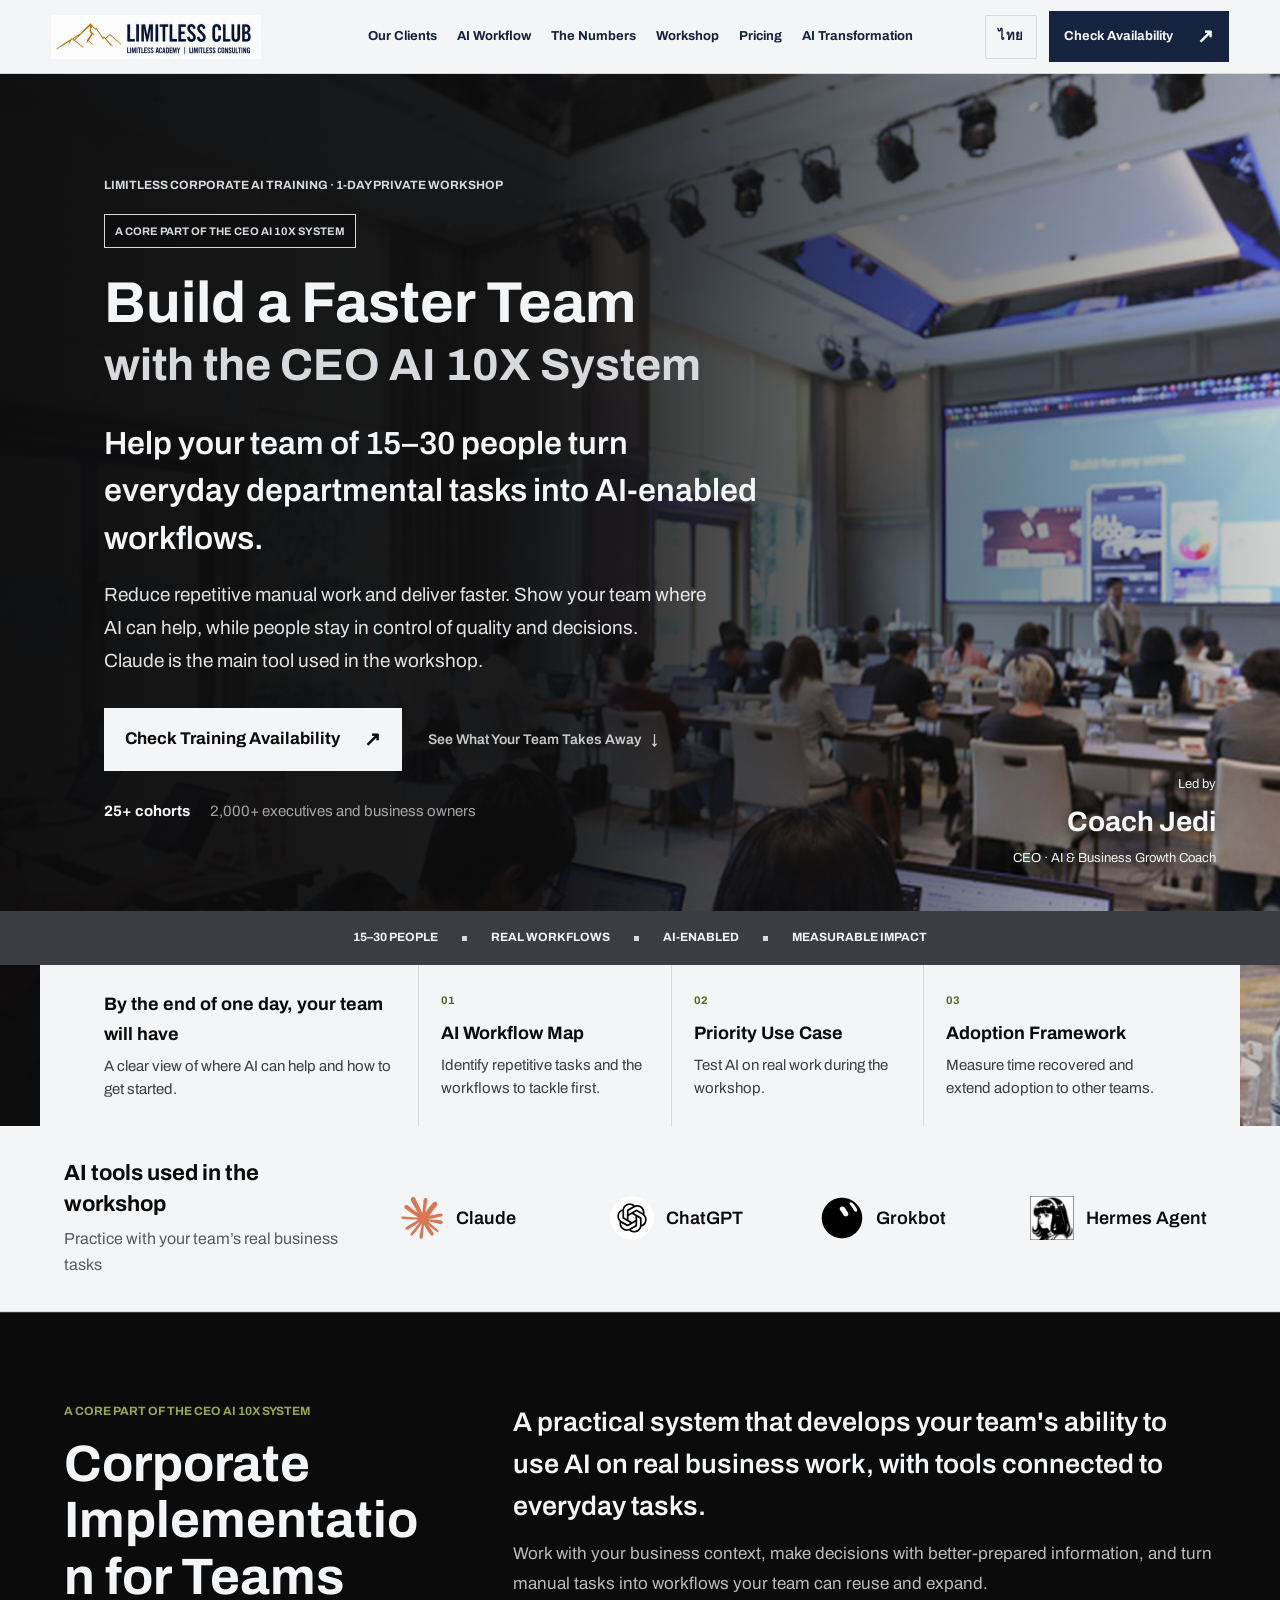
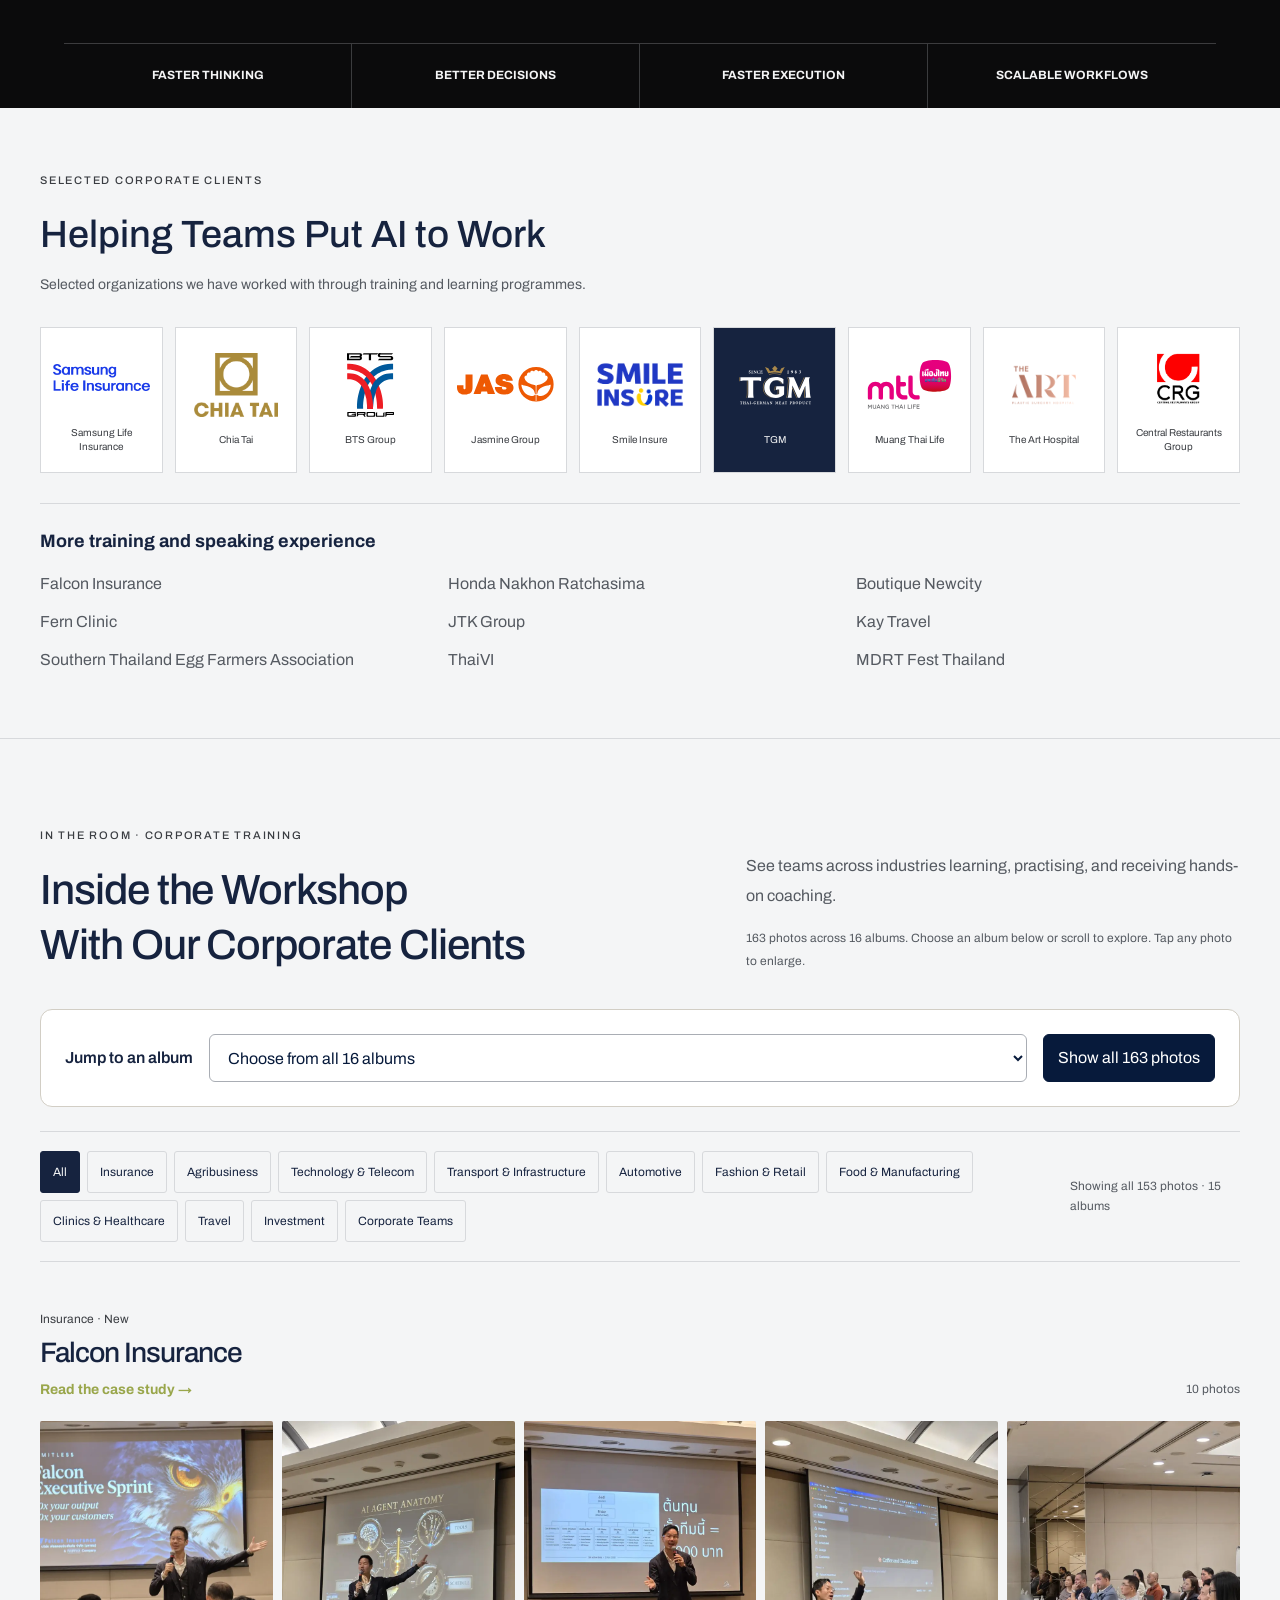
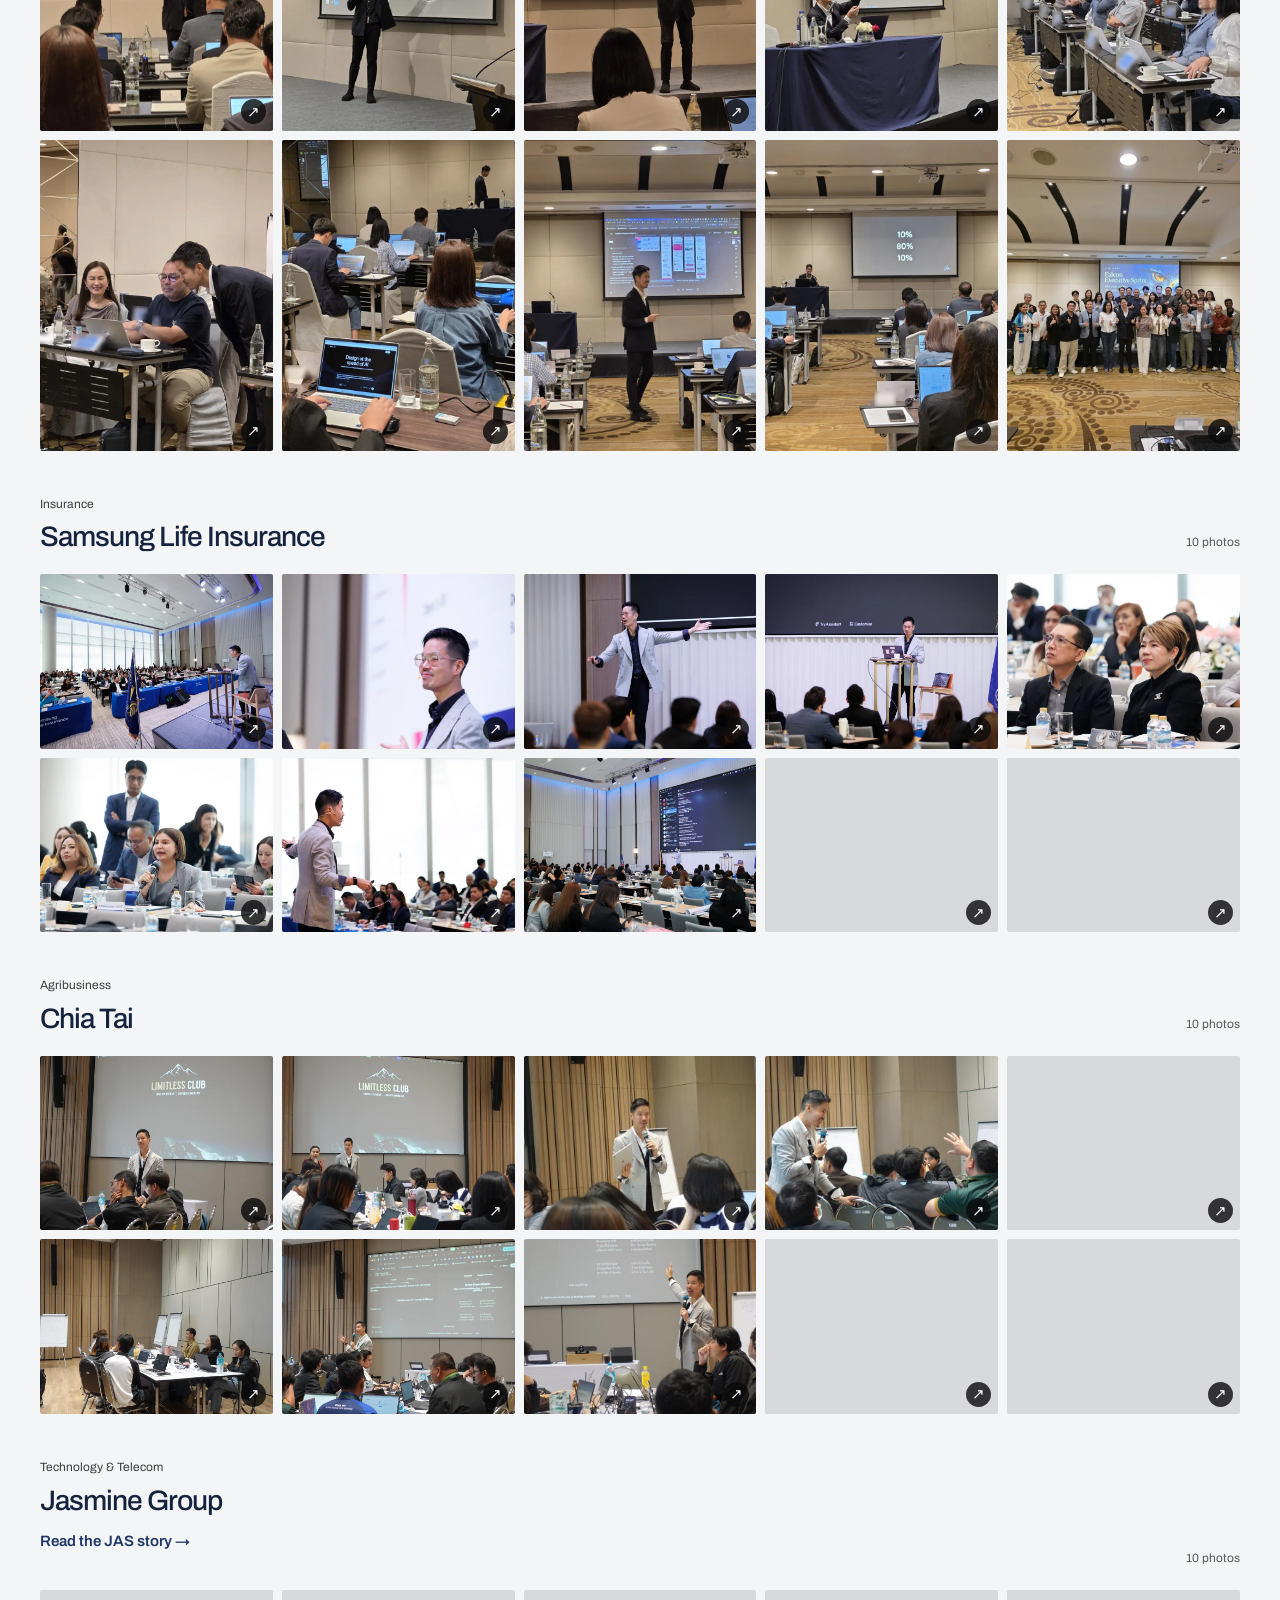
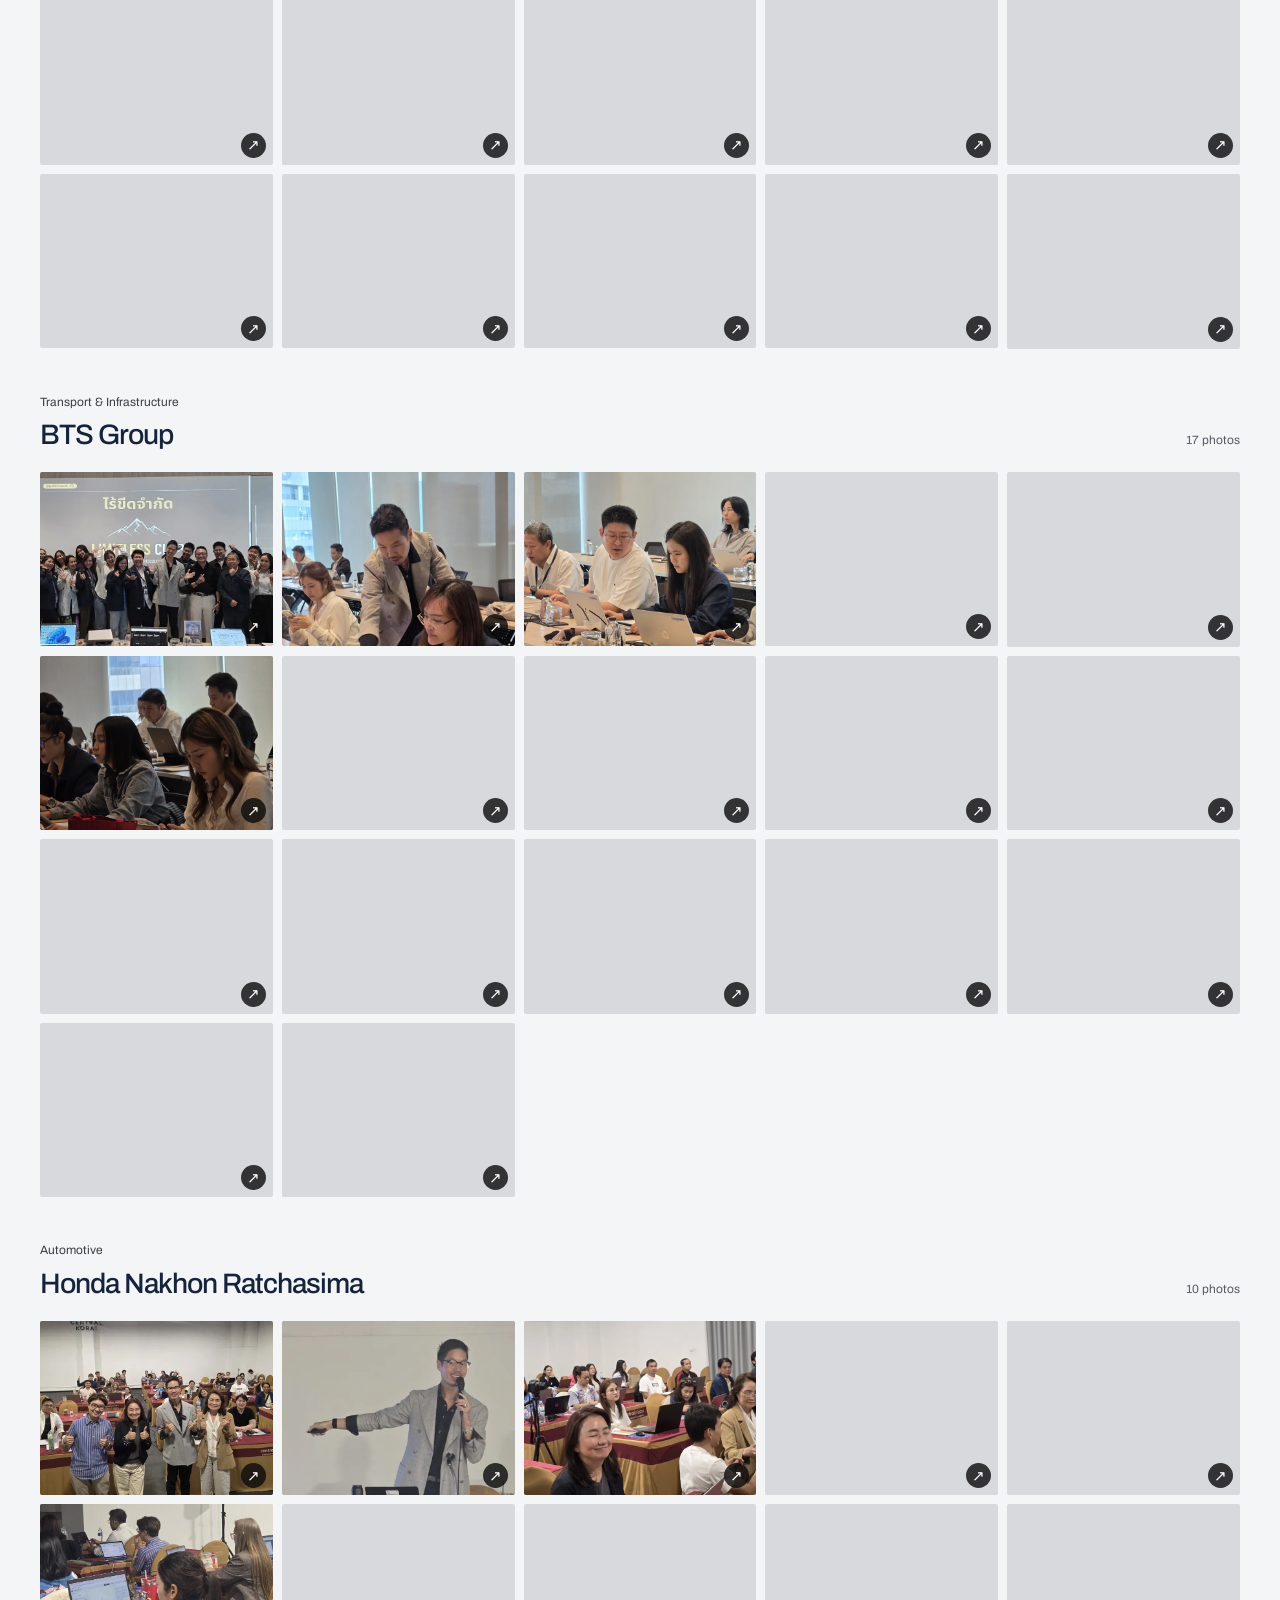
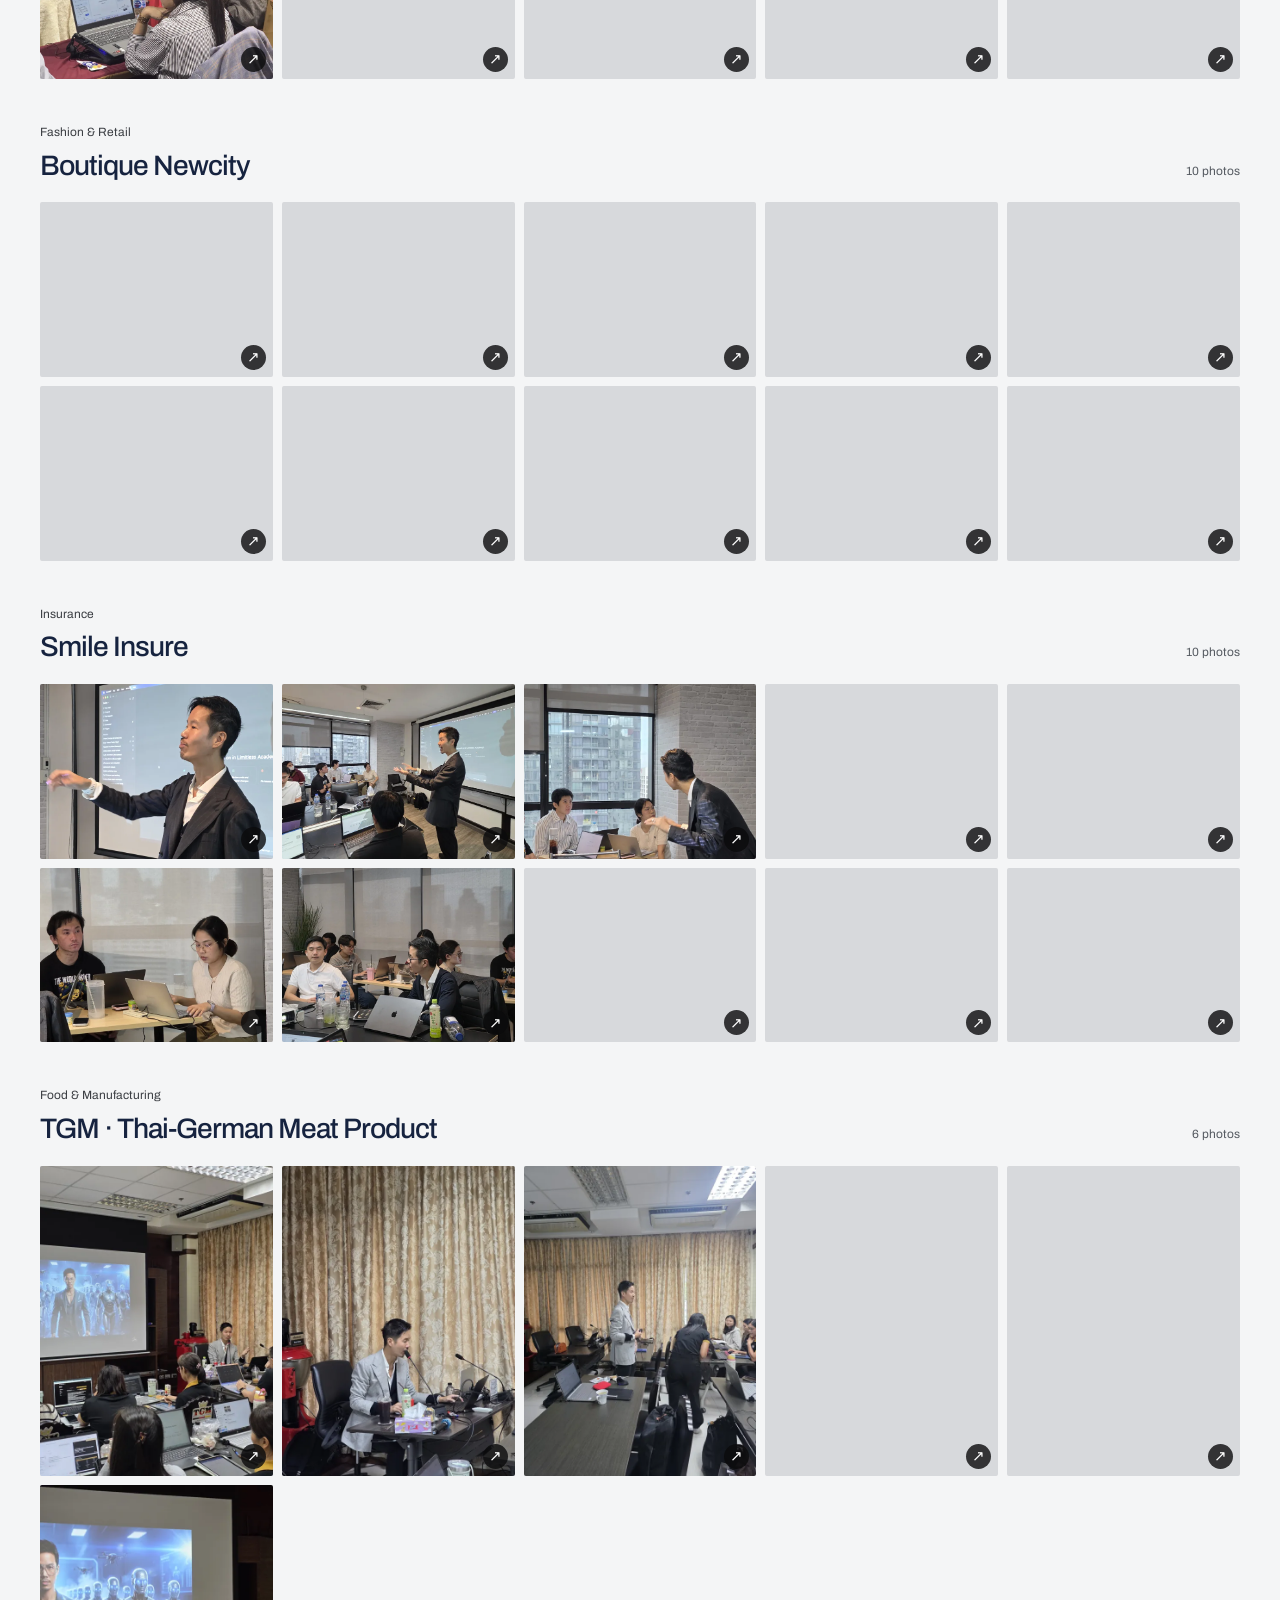
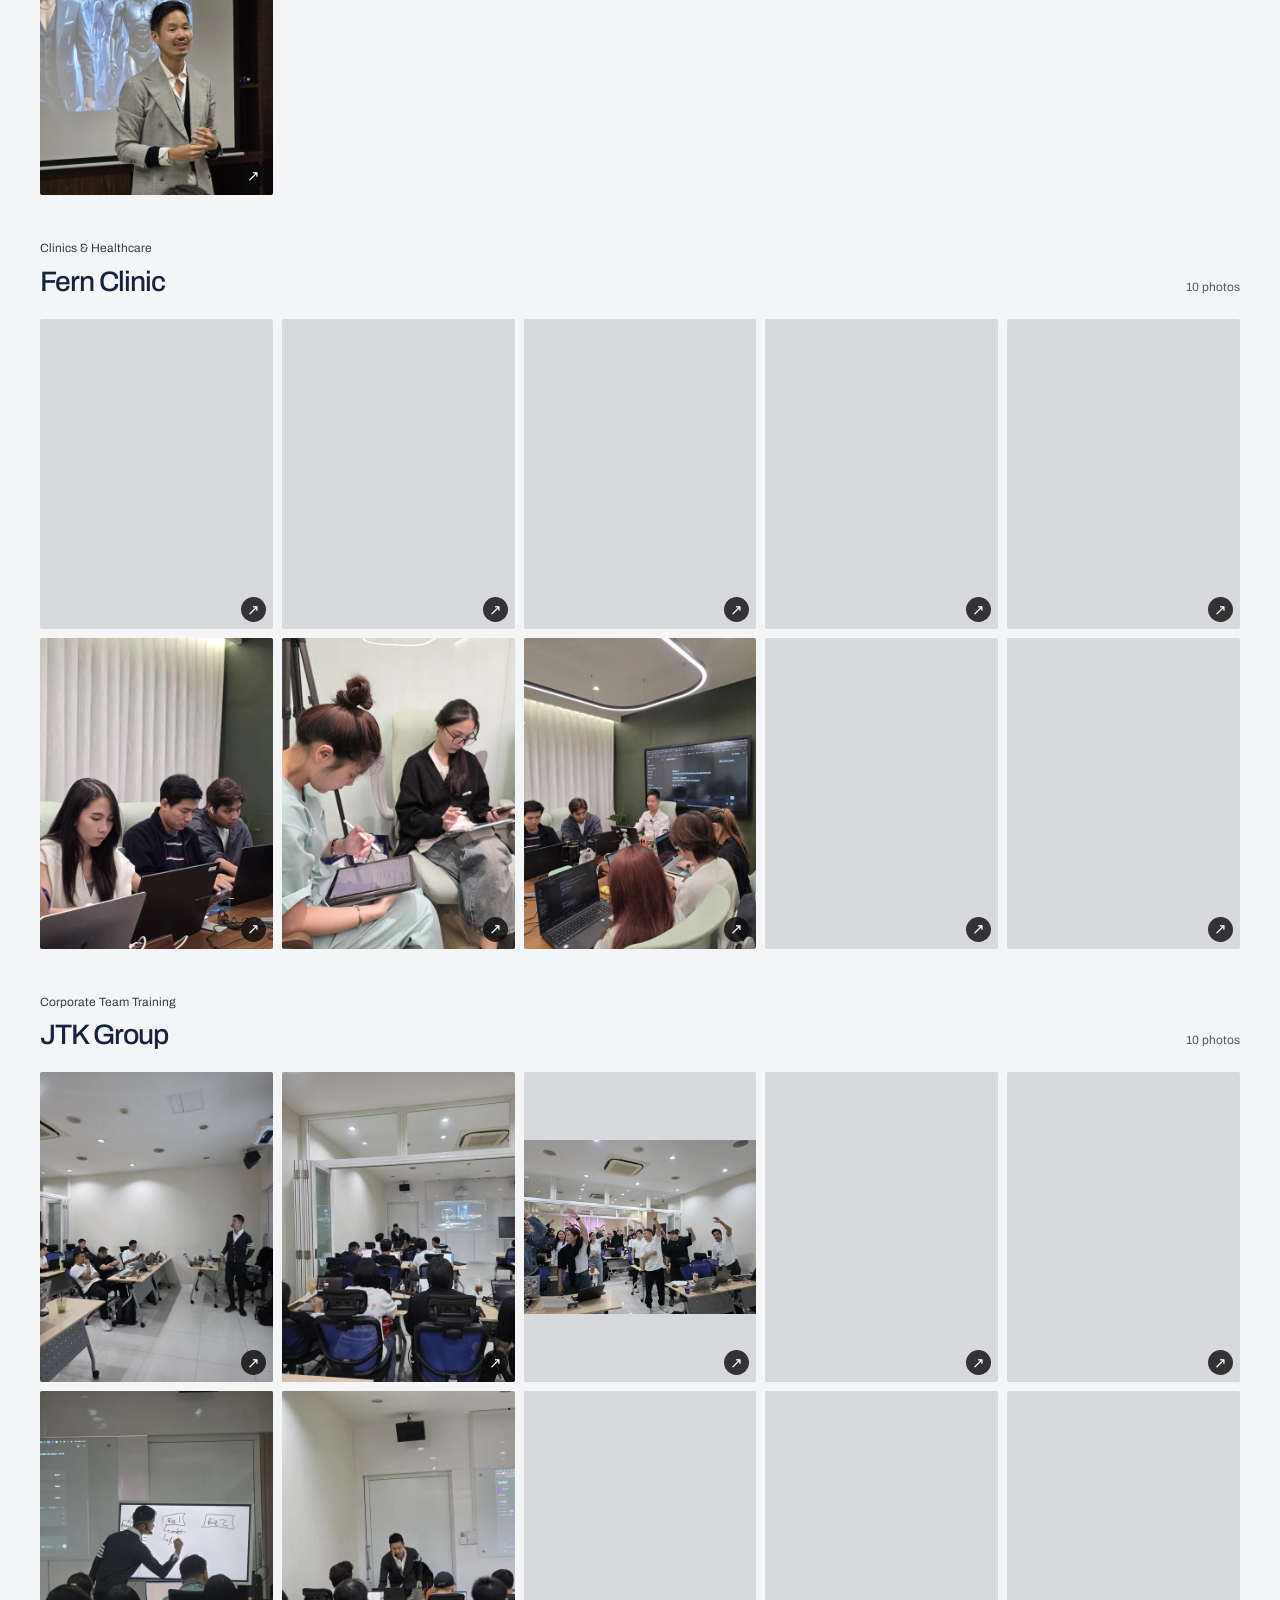
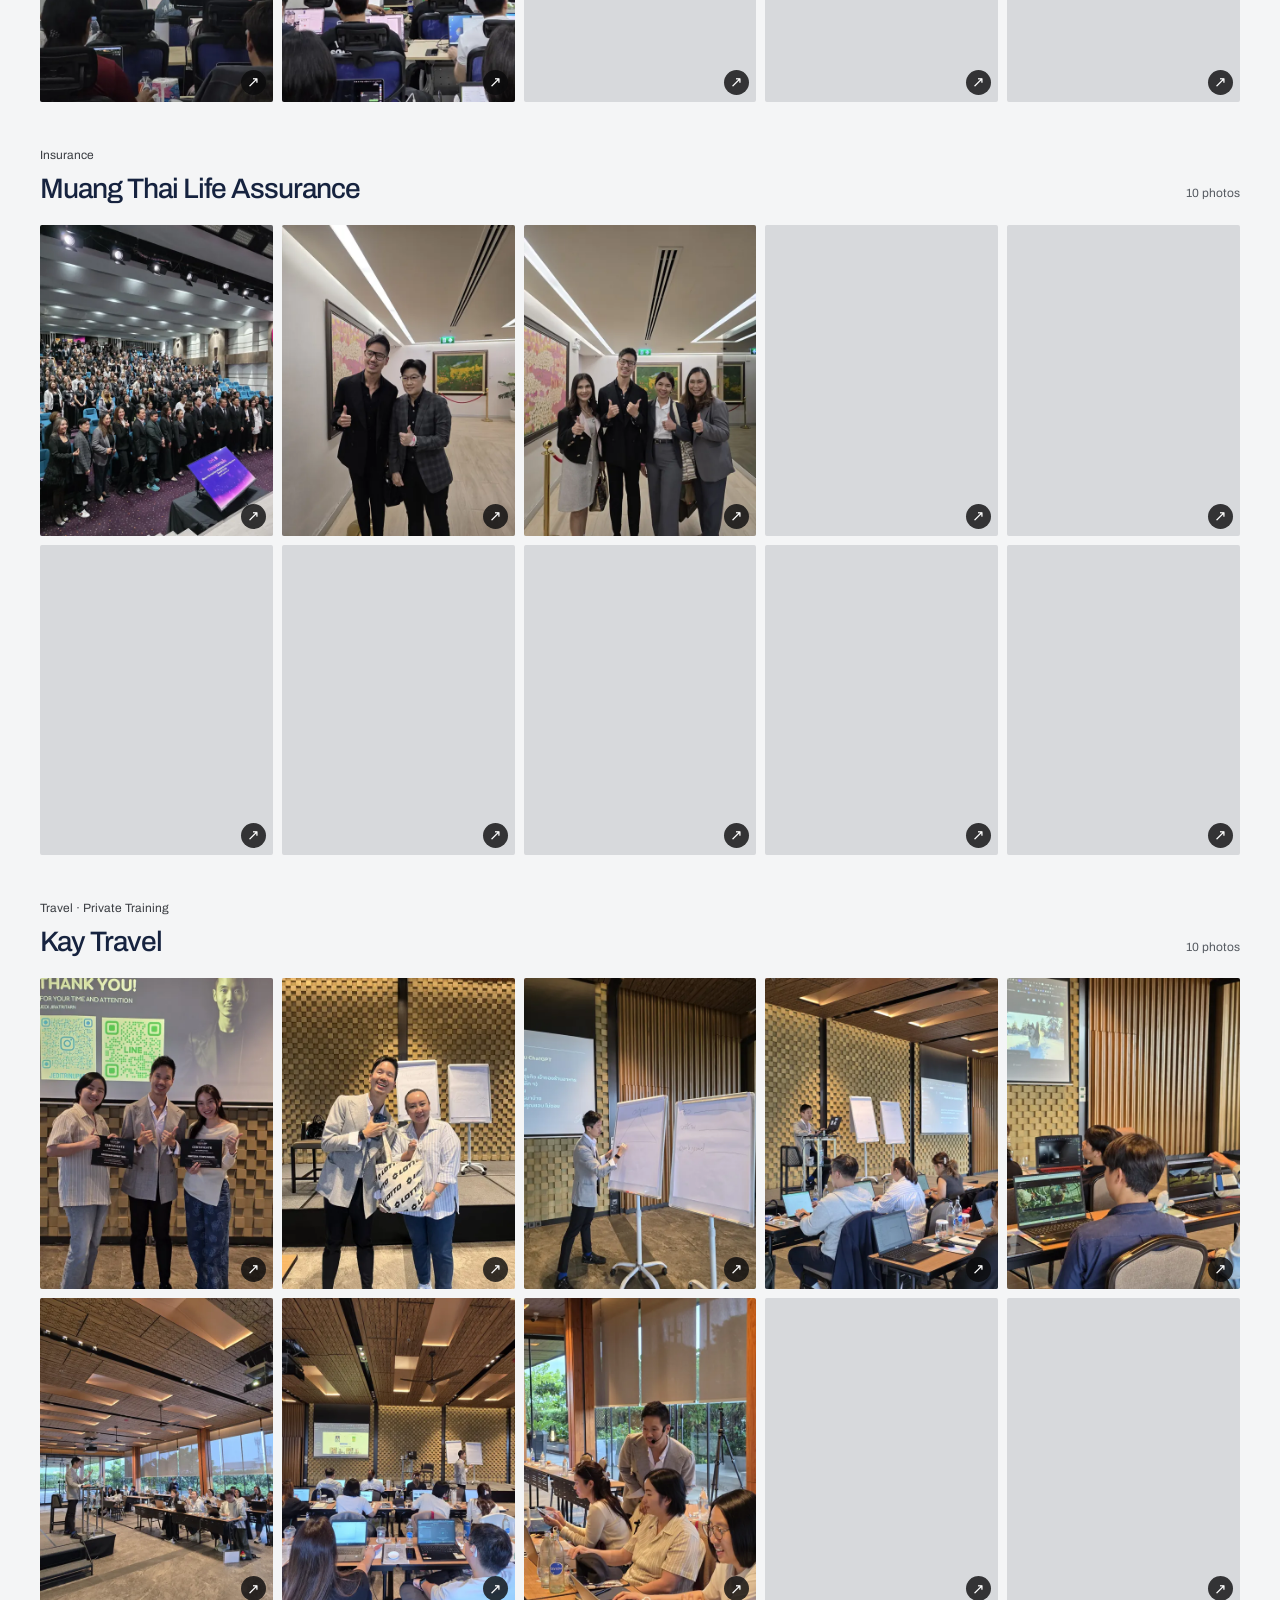
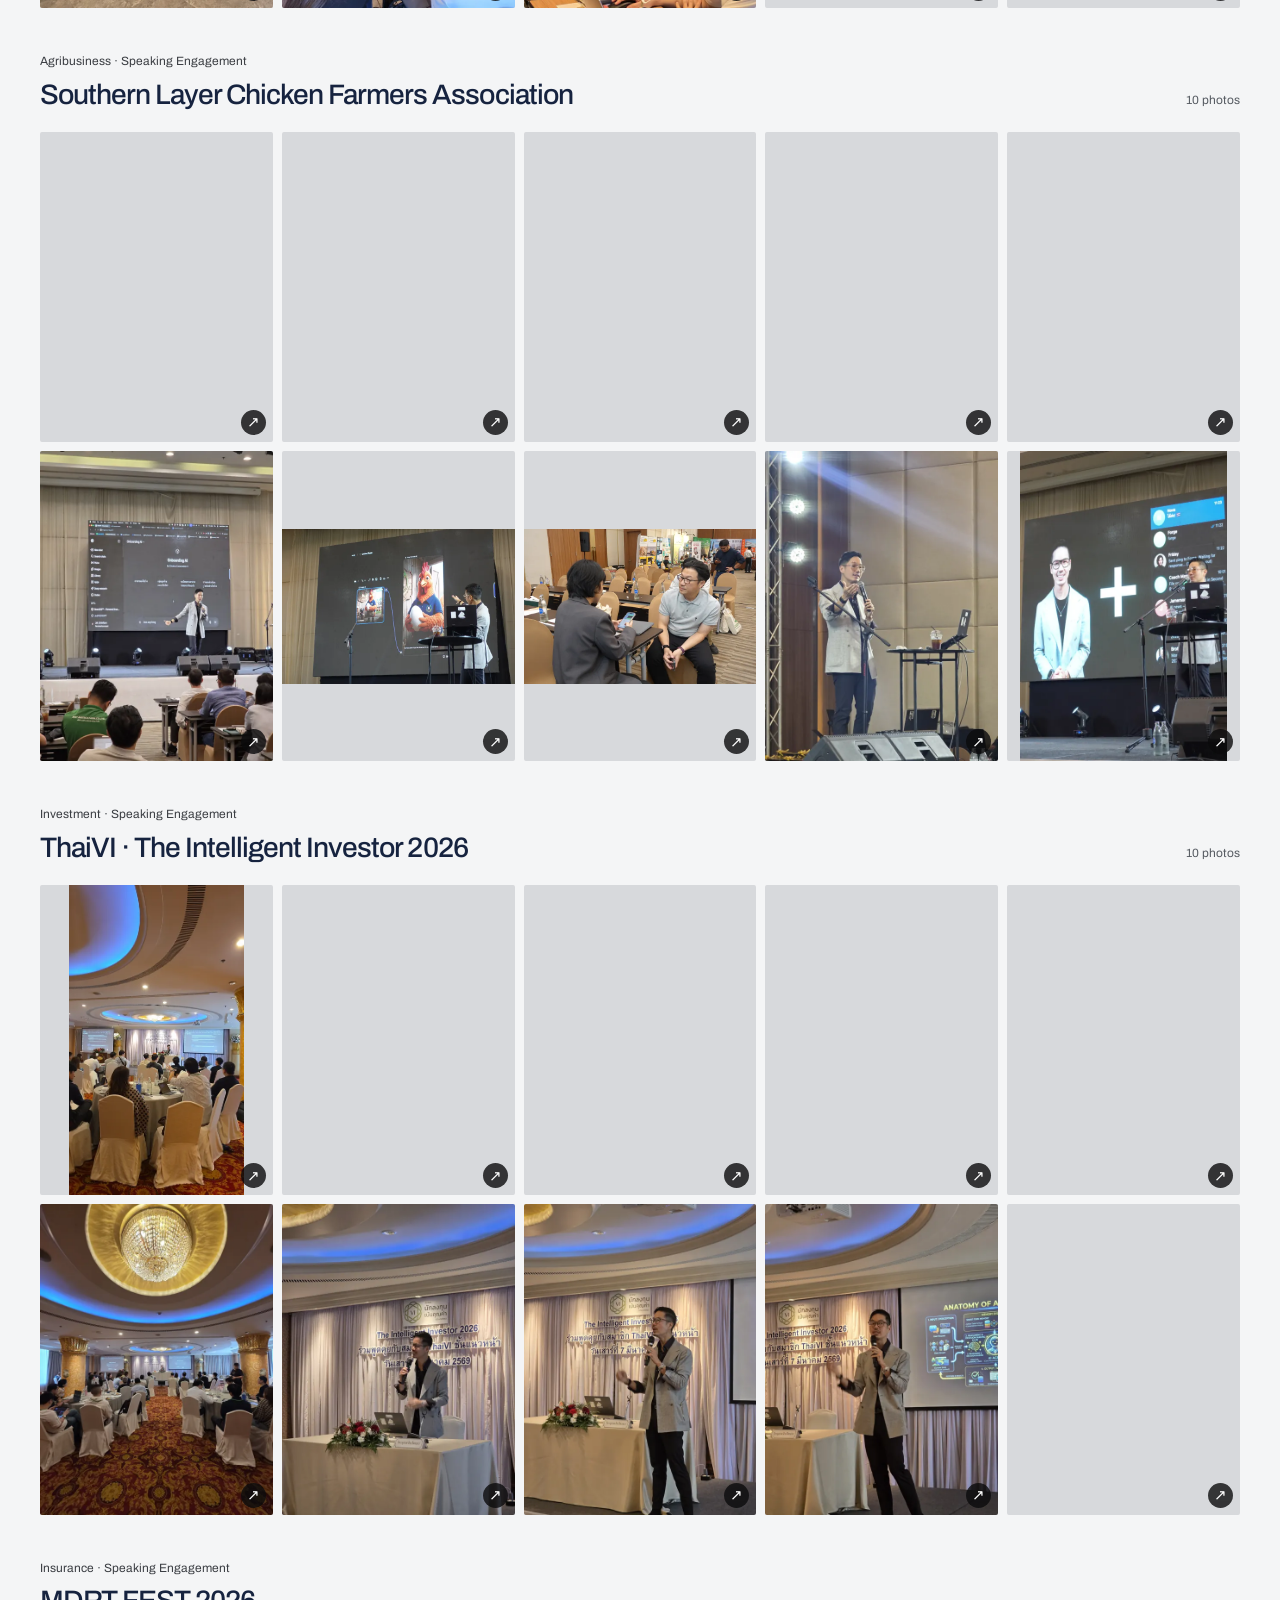
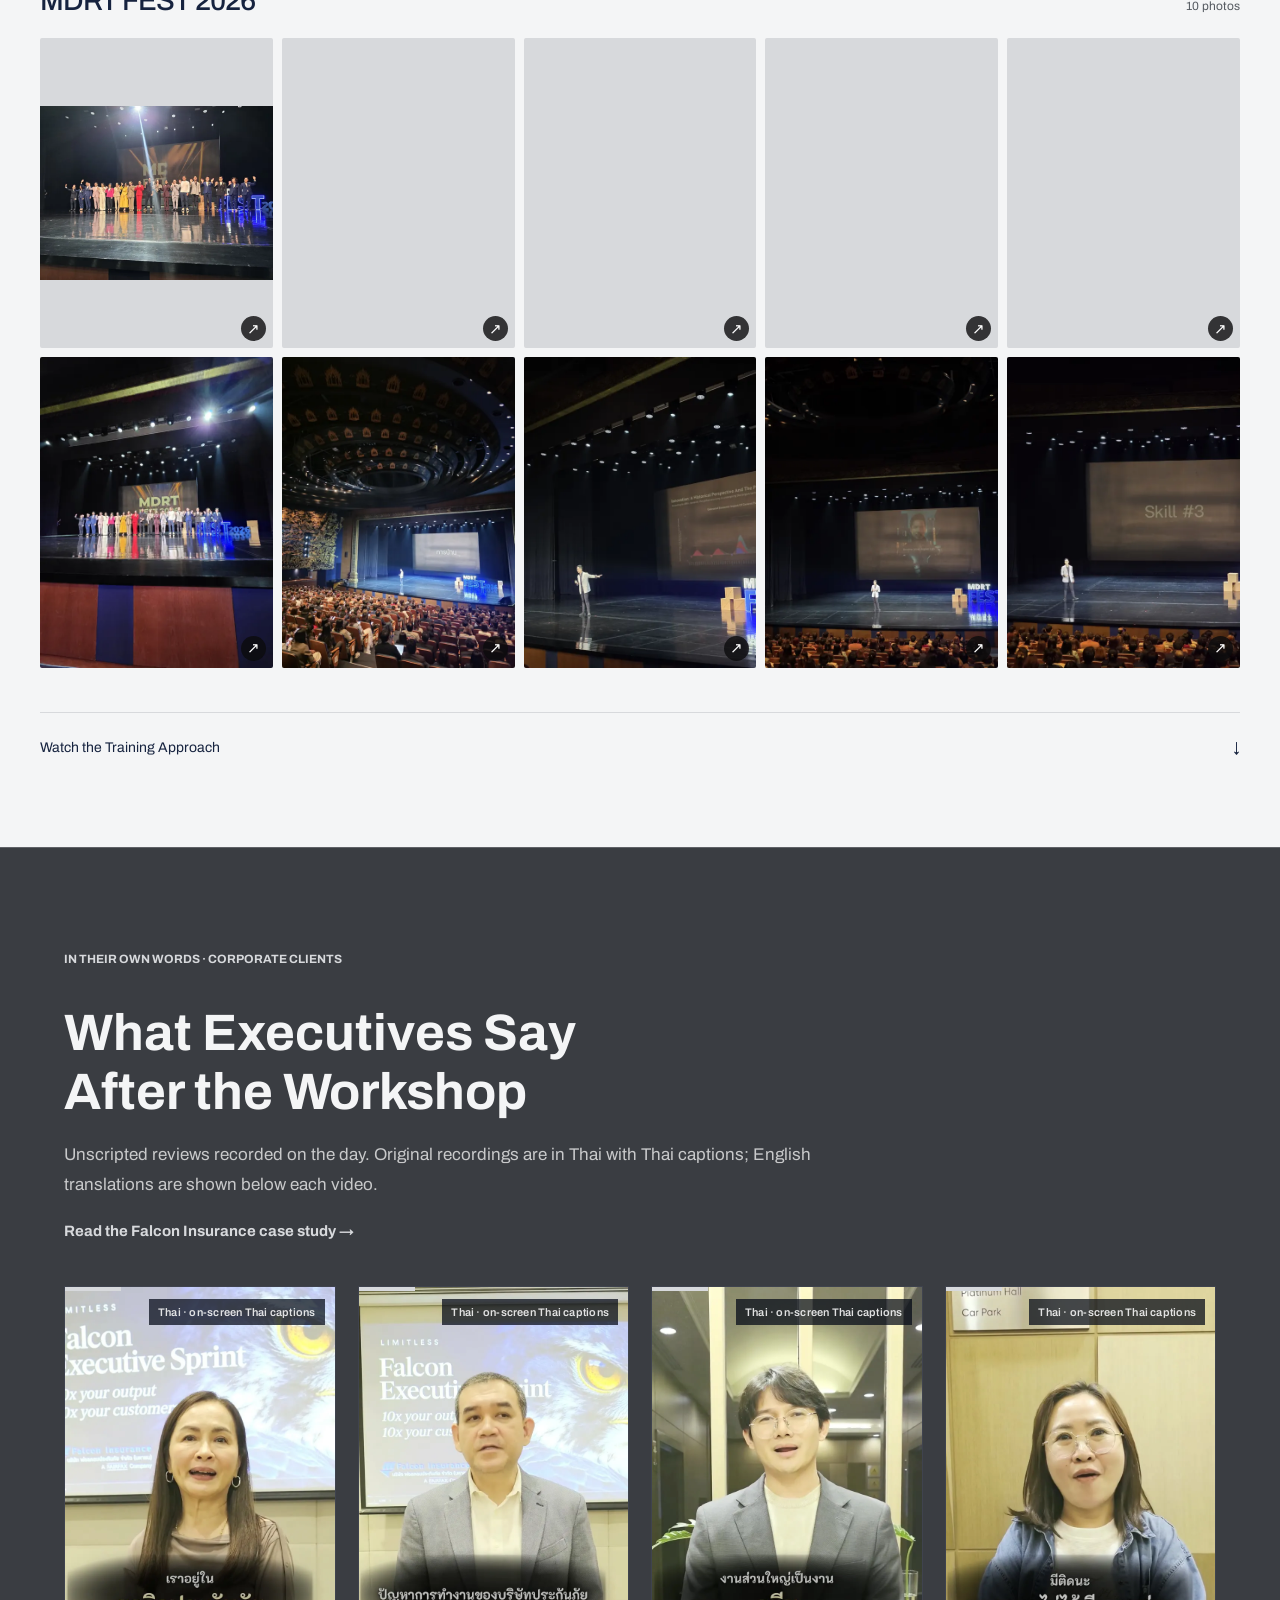
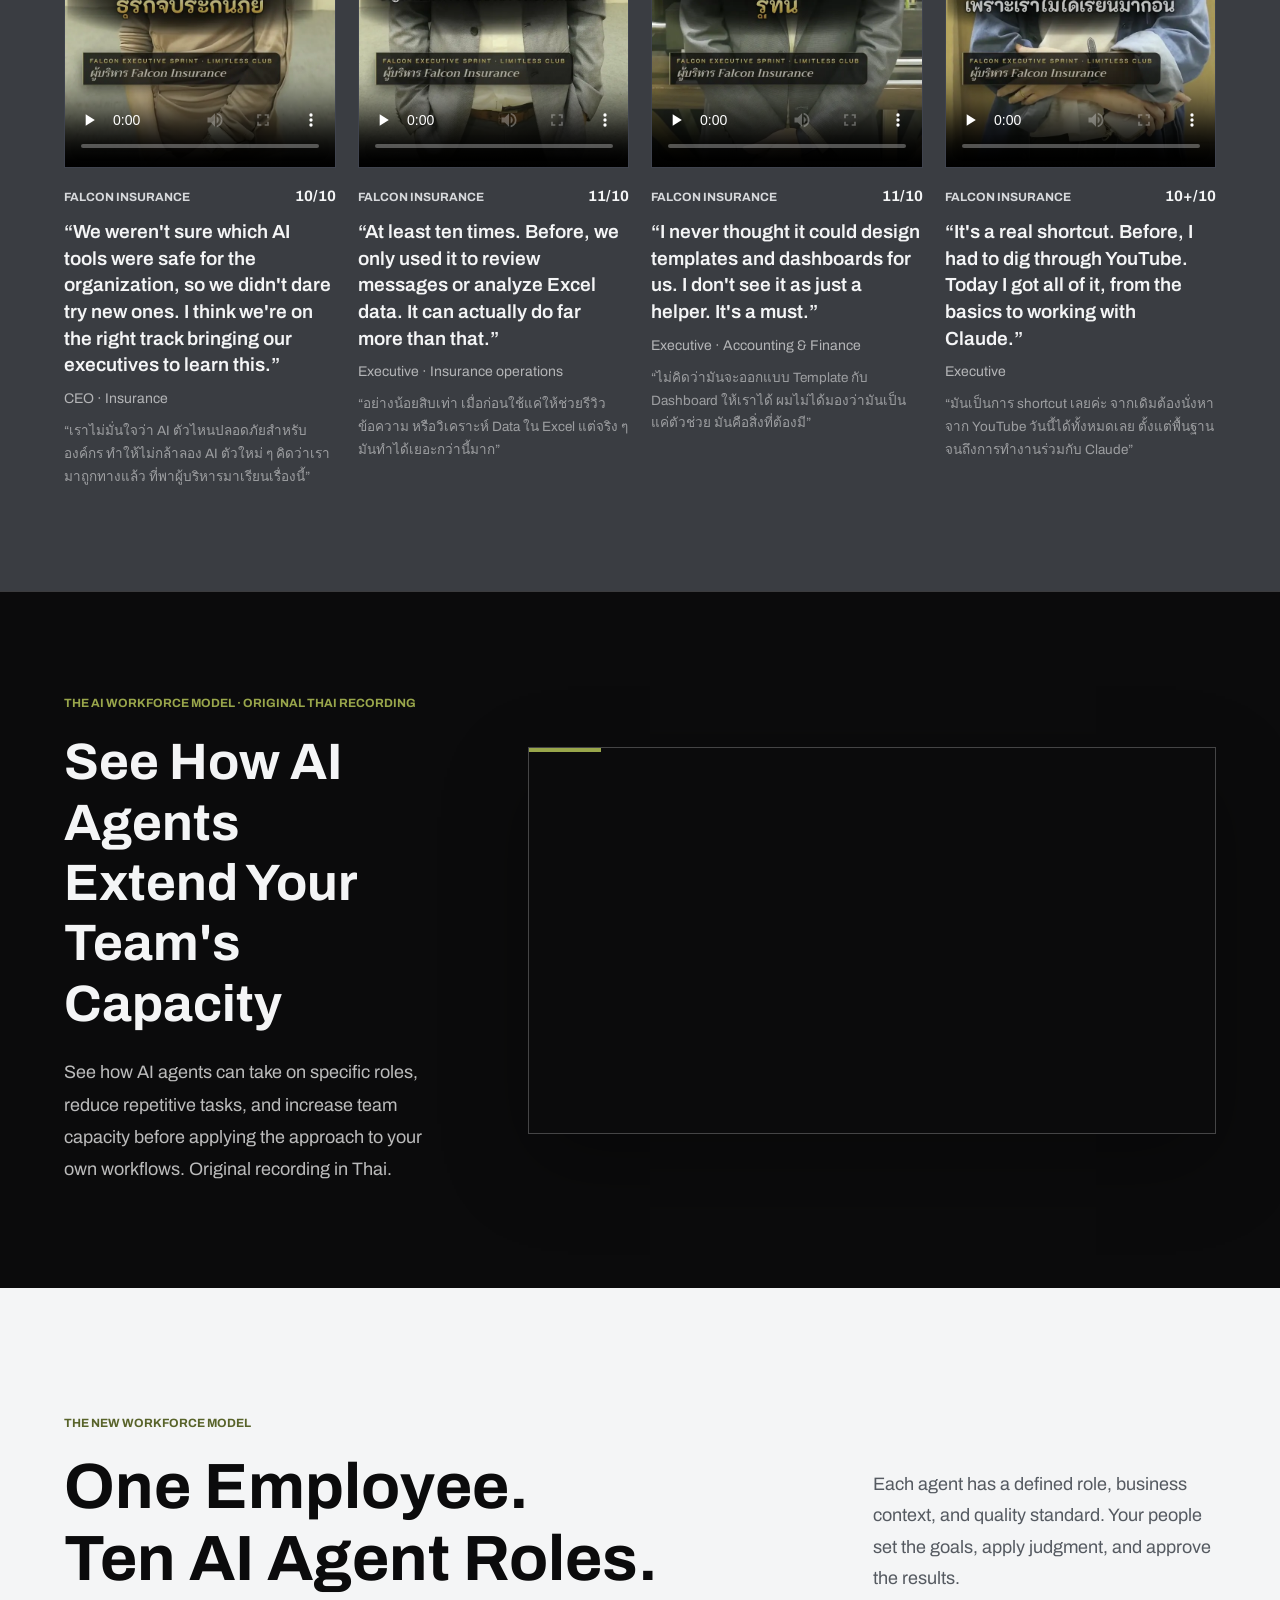
==== commit 20238340: "Prepare bilingual corporate contact and footer improvements for preview" ====
--- a/en/index.html
+++ b/en/index.html
@@ -91,7 +91,7 @@
 <b>FASTER THINKING</b><b>BETTER DECISIONS</b><b>FASTER EXECUTION</b><b>SCALABLE WORKFLOWS</b>
 </div>
 </section>
-<section aria-labelledby="clients-title" class="client-logos" id="clients"><div class="client-logos__inner"><p class="training-gallery__eyebrow">SELECTED CORPORATE CLIENTS</p><h2 id="clients-title">Helping Teams Put AI to Work</h2><p class="client-logos__lead">Selected organizations we have worked with through training and learning programmes.</p><div class="client-logos__grid"><a aria-label="View training photos: Samsung Life Insurance" class="client-logos__item" href="#gallery-samsung"><img alt="Samsung Life Insurance" height="72" loading="lazy" src="assets/client-logos/samsung.png" width="180"/><span>Samsung Life Insurance</span></a><a aria-label="View training photos: Chia Tai" class="client-logos__item" href="#gallery-chia-tai"><img alt="Chia Tai" height="72" loading="lazy" src="assets/client-logos/chia-tai.png" width="180"/><span>Chia Tai</span></a><a aria-label="View training photos: BTS Group" class="client-logos__item" href="#gallery-bts"><img alt="BTS Group" height="72" loading="lazy" src="assets/client-logos/bts.svg" width="180"/><span>BTS Group</span></a><a aria-label="View training photos: Jasmine Group" class="client-logos__item" href="#gallery-jasmine"><img alt="Jasmine Group" height="72" loading="lazy" src="assets/client-logos/jasmine.svg" width="180"/><span>Jasmine Group</span></a><a aria-label="View training photos: Smile Insure" class="client-logos__item" href="#gallery-smile"><img alt="Smile Insure" height="72" loading="lazy" src="assets/client-logos/smile.png" width="180"/><span>Smile Insure</span></a><a aria-label="View training photos: TGM" class="client-logos__item" href="#gallery-tgm"><img alt="TGM" height="72" loading="lazy" src="assets/client-logos/tgm.svg" width="180"/><span>TGM</span></a><div class="client-logos__item"><img alt="Muang Thai Life" height="72" loading="lazy" src="assets/client-logos/muang-thai-life.svg" width="180"/><span>Muang Thai Life</span></div><div class="client-logos__item"><img alt="The Art Hospital" height="72" loading="lazy" src="assets/client-logos/the-art-hospital.png" width="180"/><span>The Art Hospital</span></div><div class="client-logos__item"><img alt="Central Restaurants Group" height="72" loading="lazy" src="assets/client-logos/central-restaurants-group.png" width="180"/><span>Central Restaurants Group</span></div></div></div></section>
+<section aria-labelledby="clients-title" class="client-logos" id="clients"><div class="client-logos__inner"><p class="training-gallery__eyebrow">SELECTED CORPORATE CLIENTS</p><h2 id="clients-title">Helping Teams Put AI to Work</h2><p class="client-logos__lead">Selected organizations we have worked with through training and learning programmes.</p><div class="client-logos__grid"><a aria-label="View training photos: Samsung Life Insurance" class="client-logos__item" href="#gallery-samsung"><img alt="Samsung Life Insurance" height="72" loading="lazy" src="assets/client-logos/samsung.png" width="180"/><span>Samsung Life Insurance</span></a><a aria-label="View training photos: Chia Tai" class="client-logos__item" href="#gallery-chia-tai"><img alt="Chia Tai" height="72" loading="lazy" src="assets/client-logos/chia-tai.png" width="180"/><span>Chia Tai</span></a><a aria-label="View training photos: BTS Group" class="client-logos__item" href="#gallery-bts"><img alt="BTS Group" height="72" loading="lazy" src="assets/client-logos/bts.svg" width="180"/><span>BTS Group</span></a><a aria-label="View training photos: Jasmine Group" class="client-logos__item" href="#gallery-jasmine"><img alt="Jasmine Group" height="72" loading="lazy" src="assets/client-logos/jasmine.svg" width="180"/><span>Jasmine Group</span></a><a aria-label="View training photos: Smile Insure" class="client-logos__item" href="#gallery-smile"><img alt="Smile Insure" height="72" loading="lazy" src="assets/client-logos/smile.png" width="180"/><span>Smile Insure</span></a><a aria-label="View training photos: TGM" class="client-logos__item" href="#gallery-tgm"><img alt="TGM" height="72" loading="lazy" src="assets/client-logos/tgm.svg" width="180"/><span>TGM</span></a><div class="client-logos__item"><img alt="Muang Thai Life" height="72" loading="lazy" src="assets/client-logos/muang-thai-life.svg" width="180"/><span>Muang Thai Life</span></div><div class="client-logos__item"><img alt="The Art Hospital" height="72" loading="lazy" src="assets/client-logos/the-art-hospital.png" width="180"/><span>The Art Hospital</span></div><div class="client-logos__item"><img alt="Central Restaurants Group" height="72" loading="lazy" src="assets/client-logos/central-restaurants-group.png" width="180"/><span>Central Restaurants Group</span></div></div><div class="client-name-list"><h3>More training and speaking experience</h3><ul><li>Falcon Insurance</li><li>Honda Nakhon Ratchasima</li><li>Boutique Newcity</li><li>Fern Clinic</li><li>JTK Group</li><li>Kay Travel</li><li>Southern Thailand Egg Farmers Association</li><li>ThaiVI</li><li>MDRT Fest Thailand</li></ul></div></div></section>
 <section aria-labelledby="gallery-title" class="training-gallery" id="gallery"><div class="training-gallery__inner"><header class="training-gallery__intro"><div><p class="training-gallery__eyebrow">IN THE ROOM · CORPORATE TRAINING</p><h2 id="gallery-title">Inside the Workshop<br/>With Our Corporate Clients</h2></div><div class="training-gallery__lead"><p>See teams across industries learning, practising, and receiving hands-on coaching.</p><p class="training-gallery__hint"><span data-gallery-total>153 photos across 15 albums</span>. Choose an album below or scroll to explore. Tap any photo to enlarge.</p></div></header><div class="training-gallery__navigation"><label for="gallery-album">Jump to an album</label><select id="gallery-album"><option value="">Choose from all 15 albums</option><!--client:falcon:option--><option value="gallery-falcon">Falcon Insurance · 10 photos</option><!--/client:falcon:option--><option value="gallery-samsung">Samsung Life Insurance · 10 photos</option><option value="gallery-chia-tai">Chia Tai · 10 photos</option><option value="gallery-jasmine">Jasmine Group · 10 photos</option><option value="gallery-bts">BTS Group · 17 photos</option><option value="gallery-honda">Honda Nakhon Ratchasima · 10 photos</option><option value="gallery-boutique">Boutique Newcity · 10 photos</option><option value="gallery-smile">Smile Insure · 10 photos</option><option value="gallery-tgm">TGM · Thai-German Meat Product · 6 photos</option><option value="gallery-fern">Fern Clinic · 10 photos</option><option value="gallery-jtk">JTK Group · 10 photos</option><option value="gallery-mtl">Muang Thai Life Assurance · 10 photos</option><option value="gallery-kay">Kay Travel · 10 photos</option><option value="gallery-poultry">Southern Layer Chicken Farmers Association · 10 photos</option><option value="gallery-thaivi">ThaiVI · The Intelligent Investor 2026 · 10 photos</option><option value="gallery-mdrt">MDRT FEST 2026 · 10 photos</option></select><button data-show-all-photos="" type="button">Show all <span data-gallery-count>153</span> photos</button></div><div class="training-gallery__toolbar"><div aria-label="Filter by industry" class="training-gallery__filters" hidden="" role="group"><button aria-pressed="true" data-industry-filter="all" type="button">All</button><button aria-pressed="false" data-industry-filter="insurance" type="button">Insurance</button><button aria-pressed="false" data-industry-filter="agriculture" type="button">Agribusiness</button><button aria-pressed="false" data-industry-filter="technology" type="button">Technology &amp; Telecom</button><button aria-pressed="false" data-industry-filter="transport" type="button">Transport &amp; Infrastructure</button><button aria-pressed="false" data-industry-filter="automotive" type="button">Automotive</button><button aria-pressed="false" data-industry-filter="retail" type="button">Fashion &amp; Retail</button><button aria-pressed="false" data-industry-filter="food" type="button">Food &amp; Manufacturing</button><button aria-pressed="false" data-industry-filter="healthcare" type="button">Clinics &amp; Healthcare</button><button aria-pressed="false" data-industry-filter="travel" type="button">Travel</button><button aria-pressed="false" data-industry-filter="investment" type="button">Investment</button><button aria-pressed="false" data-industry-filter="business" type="button">Corporate Teams</button></div><p aria-atomic="true" aria-live="polite" class="training-gallery__summary" role="status">Showing all 153 photos · 15 albums</p></div><!--client:falcon:album--><article aria-labelledby="gallery-falcon" class="training-gallery__company training-gallery__company--new" data-company="Falcon Insurance" data-industry="insurance"><header class="training-gallery__company-heading"><div><p class="training-gallery__industry">Insurance · New</p><h3 id="gallery-falcon">Falcon Insurance</h3><a class="training-gallery__case" href="cases/falcon.html">Read the case study →</a></div><span class="training-gallery__count">10 photos</span></header><div class="training-gallery__grid"><a aria-label="Enlarge photo: Falcon Insurance · Opening the Falcon Executive Sprint: 10x your output, 10x your customers" class="training-gallery__photo" data-caption="Falcon Insurance · Opening the Falcon Executive Sprint: 10x your output, 10x your customers" data-gallery-photo="" href="../assets/gallery/falcon-01-full.webp"><img alt="Falcon Insurance · Opening the Falcon Executive Sprint: 10x your output, 10x your customers" decoding="async" height="960" loading="lazy" src="../assets/gallery/falcon-01-thumb.webp" style="object-position:50% 35%" width="720"/><span aria-hidden="true" class="training-gallery__enlarge">↗</span></a><a aria-label="Enlarge photo: Falcon Insurance · An AI Agent has 4 parts: Brain, Tools, Skills and Scheduled Tasks" class="training-gallery__photo" data-caption="Falcon Insurance · An AI Agent has 4 parts: Brain, Tools, Skills and Scheduled Tasks" data-gallery-photo="" href="../assets/gallery/falcon-02-full.webp"><img alt="Falcon Insurance · An AI Agent has 4 parts: Brain, Tools, Skills and Scheduled Tasks" decoding="async" height="960" loading="lazy" src="../assets/gallery/falcon-02-thumb.webp" style="object-position:50% 45%" width="720"/><span aria-hidden="true" class="training-gallery__enlarge">↗</span></a><a aria-label="Enlarge photo: Falcon Insurance · A sample AI Agent team chart with clear roles, like a real team" class="training-gallery__photo" data-caption="Falcon Insurance · A sample AI Agent team chart with clear roles, like a real team" data-gallery-photo="" href="../assets/gallery/falcon-03-full.webp"><img alt="Falcon Insurance · A sample AI Agent team chart with clear roles, like a real team" decoding="async" height="960" loading="lazy" src="../assets/gallery/falcon-03-thumb.webp" style="object-position:50% 40%" width="720"/><span aria-hidden="true" class="training-gallery__enlarge">↗</span></a><a aria-label="Enlarge photo: Falcon Insurance · Live demo in Claude: Projects, Artifacts, Scheduled and Customize" class="training-gallery__photo" data-caption="Falcon Insurance · Live demo in Claude: Projects, Artifacts, Scheduled and Customize" data-gallery-photo="" href="../assets/gallery/falcon-04-full.webp"><img alt="Falcon Insurance · Live demo in Claude: Projects, Artifacts, Scheduled and Customize" decoding="async" height="960" loading="lazy" src="../assets/gallery/falcon-04-thumb.webp" style="object-position:50% 50%" width="720"/><span aria-hidden="true" class="training-gallery__enlarge">↗</span></a><a aria-label="Enlarge photo: Falcon Insurance · Executives following the morning live demo" class="training-gallery__photo" data-caption="Falcon Insurance · Executives following the morning live demo" data-gallery-photo="" href="../assets/gallery/falcon-05-full.webp"><img alt="Falcon Insurance · Executives following the morning live demo" decoding="async" height="960" loading="lazy" src="../assets/gallery/falcon-05-thumb.webp" style="object-position:50% 60%" width="720"/><span aria-hidden="true" class="training-gallery__enlarge">↗</span></a><a aria-label="Enlarge photo: Falcon Insurance · One-on-one coaching during practice with sample files" class="training-gallery__photo" data-caption="Falcon Insurance · One-on-one coaching during practice with sample files" data-gallery-photo="" href="../assets/gallery/falcon-06-full.webp"><img alt="Falcon Insurance · One-on-one coaching during practice with sample files" decoding="async" height="960" loading="lazy" src="../assets/gallery/falcon-06-thumb.webp" style="object-position:50% 50%" width="720"/><span aria-hidden="true" class="training-gallery__enlarge">↗</span></a><a aria-label="Enlarge photo: Falcon Insurance · Claims-intake web lab: designing the screens with Google Stitch" class="training-gallery__photo" data-caption="Falcon Insurance · Claims-intake web lab: designing the screens with Google Stitch" data-gallery-photo="" href="../assets/gallery/falcon-07-full.webp"><img alt="Falcon Insurance · Claims-intake web lab: designing the screens with Google Stitch" decoding="async" height="960" loading="lazy" src="../assets/gallery/falcon-07-thumb.webp" style="object-position:50% 60%" width="720"/><span aria-hidden="true" class="training-gallery__enlarge">↗</span></a><a aria-label="Enlarge photo: Falcon Insurance · Sample claim screens designed by AI during the class" class="training-gallery__photo" data-caption="Falcon Insurance · Sample claim screens designed by AI during the class" data-gallery-photo="" href="../assets/gallery/falcon-08-full.webp"><img alt="Falcon Insurance · Sample claim screens designed by AI during the class" decoding="async" height="960" loading="lazy" src="../assets/gallery/falcon-08-thumb.webp" style="object-position:50% 45%" width="720"/><span aria-hidden="true" class="training-gallery__enlarge">↗</span></a><a aria-label="Enlarge photo: Falcon Insurance · The 10/80/10 rule: people start 10%, AI does 80%, people check 10%" class="training-gallery__photo" data-caption="Falcon Insurance · The 10/80/10 rule: people start 10%, AI does 80%, people check 10%" data-gallery-photo="" href="../assets/gallery/falcon-09-full.webp"><img alt="Falcon Insurance · The 10/80/10 rule: people start 10%, AI does 80%, people check 10%" decoding="async" height="960" loading="lazy" src="../assets/gallery/falcon-09-thumb.webp" style="object-position:50% 45%" width="720"/><span aria-hidden="true" class="training-gallery__enlarge">↗</span></a><a aria-label="Enlarge photo: Falcon Insurance · Group photo closing the Falcon Executive Sprint" class="training-gallery__photo" data-caption="Falcon Insurance · Group photo closing the Falcon Executive Sprint" data-gallery-photo="" href="../assets/gallery/falcon-10-full.webp"><img alt="Falcon Insurance · Group photo closing the Falcon Executive Sprint" decoding="async" height="960" loading="lazy" src="../assets/gallery/falcon-10-thumb.webp" style="object-position:50% 50%" width="720"/><span aria-hidden="true" class="training-gallery__enlarge">↗</span></a></div></article><!--/client:falcon:album--><article aria-labelledby="gallery-samsung" class="training-gallery__company" data-company="Samsung Life Insurance" data-industry="insurance"><header class="training-gallery__company-heading"><div><p class="training-gallery__industry">Insurance</p><h3 id="gallery-samsung">Samsung Life Insurance</h3></div><span class="training-gallery__count">10 photos</span></header><div class="training-gallery__grid"><a aria-label="Enlarge photo: Samsung Life Insurance · Presentation and audience" class="training-gallery__photo" data-caption="Samsung Life Insurance · Presentation and audience" data-gallery-photo="" href="../assets/gallery/samsung-01-full.webp"><img alt="Samsung Life Insurance · Presentation and audience" decoding="async" height="1365" loading="lazy" src="../assets/gallery/samsung-01-thumb.webp" style="object-position:50% 50%" width="2048"/><span aria-hidden="true" class="training-gallery__enlarge">↗</span></a><a aria-label="Enlarge photo: Samsung Life Insurance · Coach presenting on stage" class="training-gallery__photo" data-caption="Samsung Life Insurance · Coach presenting on stage" data-gallery-photo="" href="../assets/gallery/samsung-02-full.webp"><img alt="Samsung Life Insurance · Coach presenting on stage" decoding="async" height="2048" loading="lazy" src="../assets/gallery/samsung-02-thumb.webp" style="object-position:50% 45%" width="1365"/><span aria-hidden="true" class="training-gallery__enlarge">↗</span></a><a aria-label="Enlarge photo: Samsung Life Insurance · Presentation and discussion with participants" class="training-gallery__photo" data-caption="Samsung Life Insurance · Presentation and discussion with participants" data-gallery-photo="" href="../assets/gallery/samsung-03-full.webp"><img alt="Samsung Life Insurance · Presentation and discussion with participants" decoding="async" height="1365" loading="lazy" src="../assets/gallery/samsung-03-thumb.webp" style="object-position:50% 50%" width="2048"/><span aria-hidden="true" class="training-gallery__enlarge">↗</span></a><a aria-label="Enlarge photo: Samsung Life Insurance · Live demonstration during the presentation" class="training-gallery__photo" data-caption="Samsung Life Insurance · Live demonstration during the presentation" data-gallery-photo="" href="../assets/gallery/samsung-04-full.webp"><img alt="Samsung Life Insurance · Live demonstration during the presentation" decoding="async" height="1365" loading="lazy" src="../assets/gallery/samsung-04-thumb.webp" style="object-position:50% 50%" width="2048"/><span aria-hidden="true" class="training-gallery__enlarge">↗</span></a><a aria-label="Enlarge photo: Samsung Life Insurance · Participants following the presentation" class="training-gallery__photo" data-caption="Samsung Life Insurance · Participants following the presentation" data-gallery-photo="" href="../assets/gallery/samsung-05-full.webp"><img alt="Samsung Life Insurance · Participants following the presentation" decoding="async" height="1365" loading="lazy" src="../assets/gallery/samsung-05-thumb.webp" style="object-position:50% 50%" width="2048"/><span aria-hidden="true" class="training-gallery__enlarge">↗</span></a><a aria-label="Enlarge photo: Samsung Life Insurance · Participants exchanging ideas" class="training-gallery__photo" data-caption="Samsung Life Insurance · Participants exchanging ideas" data-gallery-photo="" href="../assets/gallery/samsung-06-full.webp"><img alt="Samsung Life Insurance · Participants exchanging ideas" decoding="async" height="1365" loading="lazy" src="../assets/gallery/samsung-06-thumb.webp" style="object-position:50% 50%" width="2048"/><span aria-hidden="true" class="training-gallery__enlarge">↗</span></a><a aria-label="Enlarge photo: Samsung Life Insurance · Coach talking with participants" class="training-gallery__photo" data-caption="Samsung Life Insurance · Coach talking with participants" data-gallery-photo="" href="../assets/gallery/samsung-07-full.webp"><img alt="Samsung Life Insurance · Coach talking with participants" decoding="async" height="1365" loading="lazy" src="../assets/gallery/samsung-07-thumb.webp" style="object-position:50% 50%" width="2048"/><span aria-hidden="true" class="training-gallery__enlarge">↗</span></a><a aria-label="Enlarge photo: Samsung Life Insurance · Learning through on-screen examples" class="training-gallery__photo" data-caption="Samsung Life Insurance · Learning through on-screen examples" data-gallery-photo="" href="../assets/gallery/samsung-08-full.webp"><img alt="Samsung Life Insurance · Learning through on-screen examples" decoding="async" height="1365" loading="lazy" src="../assets/gallery/samsung-08-thumb.webp" style="object-position:50% 50%" width="2048"/><span aria-hidden="true" class="training-gallery__enlarge">↗</span></a><a aria-label="Enlarge photo: Samsung Life Insurance · Group photo with participants" class="training-gallery__photo" data-caption="Samsung Life Insurance · Group photo with participants" data-gallery-photo="" href="../assets/gallery/samsung-09-full.webp"><img alt="Samsung Life Insurance · Group photo with participants" decoding="async" height="1365" loading="lazy" src="../assets/gallery/samsung-09-thumb.webp" style="object-position:50% 50%" width="2048"/><span aria-hidden="true" class="training-gallery__enlarge">↗</span></a><a aria-label="Enlarge photo: Samsung Life Insurance · Coach explaining the approach to the class" class="training-gallery__photo" data-caption="Samsung Life Insurance · Coach explaining the approach to the class" data-gallery-photo="" href="../assets/gallery/samsung-10-full.webp"><img alt="Samsung Life Insurance · Coach explaining the approach to the class" decoding="async" height="1365" loading="lazy" src="../assets/gallery/samsung-10-thumb.webp" style="object-position:50% 50%" width="2048"/><span aria-hidden="true" class="training-gallery__enlarge">↗</span></a></div></article><article aria-labelledby="gallery-chia-tai" class="training-gallery__company" data-company="Chia Tai" data-industry="agriculture"><header class="training-gallery__company-heading"><div><p class="training-gallery__industry">Agribusiness</p><h3 id="gallery-chia-tai">Chia Tai</h3></div><span class="training-gallery__count">10 photos</span></header><div class="training-gallery__grid"><a aria-label="Enlarge photo: Chia Tai · Coach guiding the team's learning" class="training-gallery__photo" data-caption="Chia Tai · Coach guiding the team's learning" data-gallery-photo="" href="../assets/gallery/chia-tai-01-full.webp"><img alt="Chia Tai · Coach guiding the team's learning" decoding="async" height="3648" loading="lazy" src="../assets/gallery/chia-tai-01-thumb.webp" style="object-position:50% 50%" width="5472"/><span aria-hidden="true" class="training-gallery__enlarge">↗</span></a><a aria-label="Enlarge photo: Chia Tai · Participants discussing with the coach" class="training-gallery__photo" data-caption="Chia Tai · Participants discussing with the coach" data-gallery-photo="" href="../assets/gallery/chia-tai-02-full.webp"><img alt="Chia Tai · Participants discussing with the coach" decoding="async" height="3648" loading="lazy" src="../assets/gallery/chia-tai-02-thumb.webp" style="object-position:50% 50%" width="5472"/><span aria-hidden="true" class="training-gallery__enlarge">↗</span></a><a aria-label="Enlarge photo: Chia Tai · Explaining the lesson during the workshop" class="training-gallery__photo" data-caption="Chia Tai · Explaining the lesson during the workshop" data-gallery-photo="" href="../assets/gallery/chia-tai-03-full.webp"><img alt="Chia Tai · Explaining the lesson during the workshop" decoding="async" height="5472" loading="lazy" src="../assets/gallery/chia-tai-03-thumb.webp" style="object-position:50% 35%" width="3648"/><span aria-hidden="true" class="training-gallery__enlarge">↗</span></a><a aria-label="Enlarge photo: Chia Tai · Coach providing guidance during practice" class="training-gallery__photo" data-caption="Chia Tai · Coach providing guidance during practice" data-gallery-photo="" href="../assets/gallery/chia-tai-04-full.webp"><img alt="Chia Tai · Coach providing guidance during practice" decoding="async" height="5472" loading="lazy" src="../assets/gallery/chia-tai-04-thumb.webp" style="object-position:50% 65%" width="3648"/><span aria-hidden="true" class="training-gallery__enlarge">↗</span></a><a aria-label="Enlarge photo: Chia Tai · Coach supporting the team's practical work" class="training-gallery__photo" data-caption="Chia Tai · Coach supporting the team's practical work" data-gallery-photo="" href="../assets/gallery/chia-tai-05-full.webp"><img alt="Chia Tai · Coach supporting the team's practical work" decoding="async" height="5472" loading="lazy" src="../assets/gallery/chia-tai-05-thumb.webp" style="object-position:50% 65%" width="3648"/><span aria-hidden="true" class="training-gallery__enlarge">↗</span></a><a aria-label="Enlarge photo: Chia Tai · Participants practising together" class="training-gallery__photo" data-caption="Chia Tai · Participants practising together" data-gallery-photo="" href="../assets/gallery/chia-tai-06-full.webp"><img alt="Chia Tai · Participants practising together" decoding="async" height="3648" loading="lazy" src="../assets/gallery/chia-tai-06-thumb.webp" style="object-position:50% 50%" width="5472"/><span aria-hidden="true" class="training-gallery__enlarge">↗</span></a><a aria-label="Enlarge photo: Chia Tai · Demonstrating practical AI applications" class="training-gallery__photo" data-caption="Chia Tai · Demonstrating practical AI applications" data-gallery-photo="" href="../assets/gallery/chia-tai-07-full.webp"><img alt="Chia Tai · Demonstrating practical AI applications" decoding="async" height="3648" loading="lazy" src="../assets/gallery/chia-tai-07-thumb.webp" style="object-position:50% 50%" width="5472"/><span aria-hidden="true" class="training-gallery__enlarge">↗</span></a><a aria-label="Enlarge photo: Chia Tai · Explaining a workflow through examples" class="training-gallery__photo" data-caption="Chia Tai · Explaining a workflow through examples" data-gallery-photo="" href="../assets/gallery/chia-tai-08-full.webp"><img alt="Chia Tai · Explaining a workflow through examples" decoding="async" height="5472" loading="lazy" src="../assets/gallery/chia-tai-08-thumb.webp" style="object-position:50% 65%" width="3648"/><span aria-hidden="true" class="training-gallery__enlarge">↗</span></a><a aria-label="Enlarge photo: Chia Tai · Presentation and classroom discussion" class="training-gallery__photo" data-caption="Chia Tai · Presentation and classroom discussion" data-gallery-photo="" href="../assets/gallery/chia-tai-09-full.webp"><img alt="Chia Tai · Presentation and classroom discussion" decoding="async" height="3648" loading="lazy" src="../assets/gallery/chia-tai-09-thumb.webp" style="object-position:50% 50%" width="5472"/><span aria-hidden="true" class="training-gallery__enlarge">↗</span></a><a aria-label="Enlarge photo: Chia Tai · Team learning and working together" class="training-gallery__photo" data-caption="Chia Tai · Team learning and working together" data-gallery-photo="" href="../assets/gallery/chia-tai-10-full.webp"><img alt="Chia Tai · Team learning and working together" decoding="async" height="3648" loading="lazy" src="../assets/gallery/chia-tai-10-thumb.webp" style="object-position:50% 50%" width="5472"/><span aria-hidden="true" class="training-gallery__enlarge">↗</span></a></div></article><article aria-labelledby="gallery-jasmine" class="training-gallery__company" data-company="Jasmine Group" data-industry="technology"><header class="training-gallery__company-heading"><div><p class="training-gallery__industry">Technology &amp; Telecom</p><h3 id="gallery-jasmine">Jasmine Group</h3><p><a class="jas-story-link" href="https://limitless-ai-quickwin.vercel.app/en/cases/jas/">Read the JAS story →</a></p></div><span class="training-gallery__count">10 photos</span></header><div class="training-gallery__grid"><a aria-label="Enlarge photo: Jasmine Group · Team photo on training day" class="training-gallery__photo" data-caption="Jasmine Group · Team photo on training day" data-gallery-photo="" href="../assets/gallery/jasmine-01-full.webp"><img alt="Jasmine Group · Team photo on training day" decoding="async" height="3000" loading="lazy" src="../assets/gallery/jasmine-01-thumb.webp" style="object-position:50% 50%" width="4000"/><span aria-hidden="true" class="training-gallery__enlarge">↗</span></a><a aria-label="Enlarge photo: Jasmine Group · Coach explaining an example to the class" class="training-gallery__photo" data-caption="Jasmine Group · Coach explaining an example to the class" data-gallery-photo="" href="../assets/gallery/jasmine-02-full.webp"><img alt="Jasmine Group · Coach explaining an example to the class" decoding="async" height="4000" loading="lazy" src="../assets/gallery/jasmine-02-thumb.webp" style="object-position:50% 55%" width="3000"/><span aria-hidden="true" class="training-gallery__enlarge">↗</span></a><a aria-label="Enlarge photo: Jasmine Group · Coach explaining the workflow" class="training-gallery__photo" data-caption="Jasmine Group · Coach explaining the workflow" data-gallery-photo="" href="../assets/gallery/jasmine-03-full.webp"><img alt="Jasmine Group · Coach explaining the workflow" decoding="async" height="4000" loading="lazy" src="../assets/gallery/jasmine-03-thumb.webp" style="object-position:50% 50%" width="3000"/><span aria-hidden="true" class="training-gallery__enlarge">↗</span></a><a aria-label="Enlarge photo: Jasmine Group · Discussion with the team during class" class="training-gallery__photo" data-caption="Jasmine Group · Discussion with the team during class" data-gallery-photo="" href="../assets/gallery/jasmine-04-full.webp"><img alt="Jasmine Group · Discussion with the team during class" decoding="async" height="4000" loading="lazy" src="../assets/gallery/jasmine-04-thumb.webp" style="object-position:50% 60%" width="3000"/><span aria-hidden="true" class="training-gallery__enlarge">↗</span></a><a aria-label="Enlarge photo: Jasmine Group · Participants following the lesson" class="training-gallery__photo" data-caption="Jasmine Group · Participants following the lesson" data-gallery-photo="" href="../assets/gallery/jasmine-05-full.webp"><img alt="Jasmine Group · Participants following the lesson" decoding="async" height="4000" loading="lazy" src="../assets/gallery/jasmine-05-thumb.webp" style="object-position:50% 60%" width="3000"/><span aria-hidden="true" class="training-gallery__enlarge">↗</span></a><a aria-label="Enlarge photo: Jasmine Group · Team practising on laptops" class="training-gallery__photo" data-caption="Jasmine Group · Team practising on laptops" data-gallery-photo="" href="../assets/gallery/jasmine-06-full.webp"><img alt="Jasmine Group · Team practising on laptops" decoding="async" height="4000" loading="lazy" src="../assets/gallery/jasmine-06-thumb.webp" style="object-position:50% 60%" width="3000"/><span aria-hidden="true" class="training-gallery__enlarge">↗</span></a><a aria-label="Enlarge photo: Jasmine Group · Participants exchanging ideas" class="training-gallery__photo" data-caption="Jasmine Group · Participants exchanging ideas" data-gallery-photo="" href="../assets/gallery/jasmine-07-full.webp"><img alt="Jasmine Group · Participants exchanging ideas" decoding="async" height="4000" loading="lazy" src="../assets/gallery/jasmine-07-thumb.webp" style="object-position:50% 65%" width="3000"/><span aria-hidden="true" class="training-gallery__enlarge">↗</span></a><a aria-label="Enlarge photo: Jasmine Group · Team learning during the session" class="training-gallery__photo" data-caption="Jasmine Group · Team learning during the session" data-gallery-photo="" href="../assets/gallery/jasmine-08-full.webp"><img alt="Jasmine Group · Team learning during the session" decoding="async" height="4000" loading="lazy" src="../assets/gallery/jasmine-08-thumb.webp" style="object-position:50% 60%" width="3000"/><span aria-hidden="true" class="training-gallery__enlarge">↗</span></a><a aria-label="Enlarge photo: Jasmine Group · Group photo on training day" class="training-gallery__photo" data-caption="Jasmine Group · Group photo on training day" data-gallery-photo="" href="../assets/gallery/jasmine-09-full.webp"><img alt="Jasmine Group · Group photo on training day" decoding="async" height="4000" loading="lazy" src="../assets/gallery/jasmine-09-thumb.webp" style="object-position:50% 55%" width="3000"/><span aria-hidden="true" class="training-gallery__enlarge">↗</span></a><a aria-label="Enlarge photo: Jasmine Group · Coach providing guidance at a participant's desk" class="training-gallery__photo" data-caption="Jasmine Group · Coach providing guidance at a participant's desk" data-gallery-photo="" href="../assets/gallery/jasmine-10-full.webp"><img alt="Jasmine Group · Coach providing guidance at a participant's desk" decoding="async" height="4000" loading="lazy" src="../assets/gallery/jasmine-10-thumb.webp" style="object-position:50% 65%" width="3000"/><span aria-hidden="true" class="training-gallery__enlarge">↗</span></a></div></article><article aria-labelledby="gallery-bts" class="training-gallery__company" data-company="BTS Group" data-industry="transport"><header class="training-gallery__company-heading"><div><p class="training-gallery__industry">Transport &amp; Infrastructure</p><h3 id="gallery-bts">BTS Group</h3></div><span class="training-gallery__count">17 photos</span></header><div class="training-gallery__grid"><a aria-label="Enlarge photo: BTS Group · Team photo on training day" class="training-gallery__photo" data-caption="BTS Group · Team photo on training day" data-gallery-photo="" href="../assets/gallery/bts-01-full.webp"><img alt="BTS Group · Team photo on training day" decoding="async" height="1406" loading="lazy" src="../assets/gallery/bts-01-thumb.webp" style="object-position:50% 50%" width="2820"/><span aria-hidden="true" class="training-gallery__enlarge">↗</span></a><a aria-label="Enlarge photo: BTS Group · Coach providing individual guidance" class="training-gallery__photo" data-caption="BTS Group · Coach providing individual guidance" data-gallery-photo="" href="../assets/gallery/bts-02-full.webp"><img alt="BTS Group · Coach providing individual guidance" decoding="async" height="4000" loading="lazy" src="../assets/gallery/bts-02-thumb.webp" style="object-position:50% 25%" width="3000"/><span aria-hidden="true" class="training-gallery__enlarge">↗</span></a><a aria-label="Enlarge photo: BTS Group · Participants working on laptops" class="training-gallery__photo" data-caption="BTS Group · Participants working on laptops" data-gallery-photo="" href="../assets/gallery/bts-03-full.webp"><img alt="BTS Group · Participants working on laptops" decoding="async" height="4000" loading="lazy" src="../assets/gallery/bts-03-thumb.webp" style="object-position:50% 70%" width="3000"/><span aria-hidden="true" class="training-gallery__enlarge">↗</span></a><a aria-label="Enlarge photo: BTS Group · Coach explaining the lesson during class" class="training-gallery__photo" data-caption="BTS Group · Coach explaining the lesson during class" data-gallery-photo="" href="../assets/gallery/bts-04-full.webp"><img alt="BTS Group · Coach explaining the lesson during class" decoding="async" height="4000" loading="lazy" src="../assets/gallery/bts-04-thumb.webp" style="object-position:50% 55%" width="3000"/><span aria-hidden="true" class="training-gallery__enlarge">↗</span></a><a aria-label="Enlarge photo: BTS Group · Team testing practical applications" class="training-gallery__photo" data-caption="BTS Group · Team testing practical applications" data-gallery-photo="" href="../assets/gallery/bts-05-full.webp"><img alt="BTS Group · Team testing practical applications" decoding="async" height="4000" loading="lazy" src="../assets/gallery/bts-05-thumb.webp" style="object-position:50% 65%" width="3000"/><span aria-hidden="true" class="training-gallery__enlarge">↗</span></a><a aria-label="Enlarge photo: BTS Group · Participants practising" class="training-gallery__photo" data-caption="BTS Group · Participants practising" data-gallery-photo="" href="../assets/gallery/bts-06-full.webp"><img alt="BTS Group · Participants practising" decoding="async" height="4000" loading="lazy" src="../assets/gallery/bts-06-thumb.webp" style="object-position:50% 60%" width="3000"/><span aria-hidden="true" class="training-gallery__enlarge">↗</span></a><a aria-label="Enlarge photo: BTS Group · Group photo on training day" class="training-gallery__photo" data-caption="BTS Group · Group photo on training day" data-gallery-photo="" href="../assets/gallery/bts-07-full.webp"><img alt="BTS Group · Group photo on training day" decoding="async" height="4000" loading="lazy" src="../assets/gallery/bts-07-thumb.webp" style="object-position:50% 50%" width="3000"/><span aria-hidden="true" class="training-gallery__enlarge">↗</span></a><a aria-label="Enlarge photo: BTS Group · Learning through on-screen examples" class="training-gallery__photo" data-caption="BTS Group · Learning through on-screen examples" data-gallery-photo="" href="../assets/gallery/bts-08-full.webp"><img alt="BTS Group · Learning through on-screen examples" decoding="async" height="3000" loading="lazy" src="../assets/gallery/bts-08-thumb.webp" style="object-position:50% 50%" width="4000"/><span aria-hidden="true" class="training-gallery__enlarge">↗</span></a><a aria-label="Enlarge photo: BTS Group · Demonstrating information research for AI" class="training-gallery__photo" data-caption="BTS Group · Demonstrating information research for AI" data-gallery-photo="" href="../assets/gallery/bts-09-full.webp"><img alt="BTS Group · Demonstrating information research for AI" decoding="async" height="3000" loading="lazy" src="../assets/gallery/bts-09-thumb.webp" style="object-position:50% 50%" width="4000"/><span aria-hidden="true" class="training-gallery__enlarge">↗</span></a><a aria-label="Enlarge photo: BTS Group · Explaining a practical example in class" class="training-gallery__photo" data-caption="BTS Group · Explaining a practical example in class" data-gallery-photo="" href="../assets/gallery/bts-10-full.webp"><img alt="BTS Group · Explaining a practical example in class" decoding="async" height="4000" loading="lazy" src="../assets/gallery/bts-10-thumb.webp" style="object-position:50% 60%" width="3000"/><span aria-hidden="true" class="training-gallery__enlarge">↗</span></a><a aria-label="Enlarge photo: BTS Group · HHT (BTSG) workshop · Photo 1" class="training-gallery__photo is-portrait" data-caption="BTS Group · HHT (BTSG) workshop · Photo 1" data-gallery-photo="" href="../assets/gallery/exp-hht-03-full.webp"><img alt="BTS Group · HHT (BTSG) workshop · Photo 1" decoding="async" height="3000" loading="lazy" src="../assets/gallery/exp-hht-03-thumb.webp" width="4000"/><span aria-hidden="true" class="training-gallery__enlarge">↗</span></a><a aria-label="Enlarge photo: BTS Group · HHT (BTSG) workshop · Photo 2" class="training-gallery__photo is-portrait" data-caption="BTS Group · HHT (BTSG) workshop · Photo 2" data-gallery-photo="" href="../assets/gallery/exp-hht-07-full.webp"><img alt="BTS Group · HHT (BTSG) workshop · Photo 2" decoding="async" height="4000" loading="lazy" src="../assets/gallery/exp-hht-07-thumb.webp" width="3000"/><span aria-hidden="true" class="training-gallery__enlarge">↗</span></a><a aria-label="Enlarge photo: BTS Group · HHT (BTSG) workshop · Photo 3" class="training-gallery__photo is-portrait" data-caption="BTS Group · HHT (BTSG) workshop · Photo 3" data-gallery-photo="" href="../assets/gallery/exp-hht-12-full.webp"><img alt="BTS Group · HHT (BTSG) workshop · Photo 3" decoding="async" height="4000" loading="lazy" src="../assets/gallery/exp-hht-12-thumb.webp" width="3000"/><span aria-hidden="true" class="training-gallery__enlarge">↗</span></a><a aria-label="Enlarge photo: BTS Group · HHT (BTSG) workshop · Photo 4" class="training-gallery__photo is-portrait" data-caption="BTS Group · HHT (BTSG) workshop · Photo 4" data-gallery-photo="" href="../assets/gallery/exp-hht-15-full.webp"><img alt="BTS Group · HHT (BTSG) workshop · Photo 4" decoding="async" height="3000" loading="lazy" src="../assets/gallery/exp-hht-15-thumb.webp" width="4000"/><span aria-hidden="true" class="training-gallery__enlarge">↗</span></a><a aria-label="Enlarge photo: BTS Group · HHT (BTSG) workshop · Photo 5" class="training-gallery__photo is-portrait" data-caption="BTS Group · HHT (BTSG) workshop · Photo 5" data-gallery-photo="" href="../assets/gallery/exp-hht-17-full.webp"><img alt="BTS Group · HHT (BTSG) workshop · Photo 5" decoding="async" height="4000" loading="lazy" src="../assets/gallery/exp-hht-17-thumb.webp" width="3000"/><span aria-hidden="true" class="training-gallery__enlarge">↗</span></a><a aria-label="Enlarge photo: BTS Group · HHT (BTSG) workshop · Photo 6" class="training-gallery__photo is-portrait" data-caption="BTS Group · HHT (BTSG) workshop · Photo 6" data-gallery-photo="" href="../assets/gallery/exp-hht-18-full.webp"><img alt="BTS Group · HHT (BTSG) workshop · Photo 6" decoding="async" height="3000" loading="lazy" src="../assets/gallery/exp-hht-18-thumb.webp" width="4000"/><span aria-hidden="true" class="training-gallery__enlarge">↗</span></a><a aria-label="Enlarge photo: BTS Group · HHT (BTSG) workshop · Photo 7" class="training-gallery__photo is-portrait" data-caption="BTS Group · HHT (BTSG) workshop · Photo 7" data-gallery-photo="" href="../assets/gallery/exp-hht-21-full.webp"><img alt="BTS Group · HHT (BTSG) workshop · Photo 7" decoding="async" height="3000" loading="lazy" src="../assets/gallery/exp-hht-21-thumb.webp" width="4000"/><span aria-hidden="true" class="training-gallery__enlarge">↗</span></a></div></article><article aria-labelledby="gallery-honda" class="training-gallery__company" data-company="Honda Nakhon Ratchasima" data-industry="automotive"><header class="training-gallery__company-heading"><div><p class="training-gallery__industry">Automotive</p><h3 id="gallery-honda">Honda Nakhon Ratchasima</h3></div><span class="training-gallery__count">10 photos</span></header><div class="training-gallery__grid"><a aria-label="Enlarge photo: Honda Nakhon Ratchasima · Team photo on training day" class="training-gallery__photo" data-caption="Honda Nakhon Ratchasima · Team photo on training day" data-gallery-photo="" href="../assets/gallery/honda-01-full.webp"><img alt="Honda Nakhon Ratchasima · Team photo on training day" decoding="async" height="4000" loading="lazy" src="../assets/gallery/honda-01-thumb.webp" style="object-position:50% 65%" width="3000"/><span aria-hidden="true" class="training-gallery__enlarge">↗</span></a><a aria-label="Enlarge photo: Honda Nakhon Ratchasima · Coach explaining the workflow" class="training-gallery__photo" data-caption="Honda Nakhon Ratchasima · Coach explaining the workflow" data-gallery-photo="" href="../assets/gallery/honda-02-full.webp"><img alt="Honda Nakhon Ratchasima · Coach explaining the workflow" decoding="async" height="4000" loading="lazy" src="../assets/gallery/honda-02-thumb.webp" style="object-position:50% 65%" width="3000"/><span aria-hidden="true" class="training-gallery__enlarge">↗</span></a><a aria-label="Enlarge photo: Honda Nakhon Ratchasima · Participants in the classroom" class="training-gallery__photo" data-caption="Honda Nakhon Ratchasima · Participants in the classroom" data-gallery-photo="" href="../assets/gallery/honda-03-full.webp"><img alt="Honda Nakhon Ratchasima · Participants in the classroom" decoding="async" height="4000" loading="lazy" src="../assets/gallery/honda-03-thumb.webp" style="object-position:50% 60%" width="3000"/><span aria-hidden="true" class="training-gallery__enlarge">↗</span></a><a aria-label="Enlarge photo: Honda Nakhon Ratchasima · Team learning with laptops" class="training-gallery__photo" data-caption="Honda Nakhon Ratchasima · Team learning with laptops" data-gallery-photo="" href="../assets/gallery/honda-04-full.webp"><img alt="Honda Nakhon Ratchasima · Team learning with laptops" decoding="async" height="4000" loading="lazy" src="../assets/gallery/honda-04-thumb.webp" style="object-position:50% 60%" width="3000"/><span aria-hidden="true" class="training-gallery__enlarge">↗</span></a><a aria-label="Enlarge photo: Honda Nakhon Ratchasima · Coach explaining a practical application" class="training-gallery__photo" data-caption="Honda Nakhon Ratchasima · Coach explaining a practical application" data-gallery-photo="" href="../assets/gallery/honda-05-full.webp"><img alt="Honda Nakhon Ratchasima · Coach explaining a practical application" decoding="async" height="4000" loading="lazy" src="../assets/gallery/honda-05-thumb.webp" style="object-position:50% 55%" width="3000"/><span aria-hidden="true" class="training-gallery__enlarge">↗</span></a><a aria-label="Enlarge photo: Honda Nakhon Ratchasima · Participants doing hands-on exercises" class="training-gallery__photo" data-caption="Honda Nakhon Ratchasima · Participants doing hands-on exercises" data-gallery-photo="" href="../assets/gallery/honda-06-full.webp"><img alt="Honda Nakhon Ratchasima · Participants doing hands-on exercises" decoding="async" height="4000" loading="lazy" src="../assets/gallery/honda-06-thumb.webp" style="object-position:50% 60%" width="3000"/><span aria-hidden="true" class="training-gallery__enlarge">↗</span></a><a aria-label="Enlarge photo: Honda Nakhon Ratchasima · Coach providing guidance during class" class="training-gallery__photo" data-caption="Honda Nakhon Ratchasima · Coach providing guidance during class" data-gallery-photo="" href="../assets/gallery/honda-07-full.webp"><img alt="Honda Nakhon Ratchasima · Coach providing guidance during class" decoding="async" height="4000" loading="lazy" src="../assets/gallery/honda-07-thumb.webp" style="object-position:50% 25%" width="3000"/><span aria-hidden="true" class="training-gallery__enlarge">↗</span></a><a aria-label="Enlarge photo: Honda Nakhon Ratchasima · Participants discussing with the coach" class="training-gallery__photo" data-caption="Honda Nakhon Ratchasima · Participants discussing with the coach" data-gallery-photo="" href="../assets/gallery/honda-08-full.webp"><img alt="Honda Nakhon Ratchasima · Participants discussing with the coach" decoding="async" height="4000" loading="lazy" src="../assets/gallery/honda-08-thumb.webp" style="object-position:50% 60%" width="3000"/><span aria-hidden="true" class="training-gallery__enlarge">↗</span></a><a aria-label="Enlarge photo: Honda Nakhon Ratchasima · Q&amp;A with the coach" class="training-gallery__photo" data-caption="Honda Nakhon Ratchasima · Q&amp;A with the coach" data-gallery-photo="" href="../assets/gallery/honda-09-full.webp"><img alt="Honda Nakhon Ratchasima · Q&amp;A with the coach" decoding="async" height="4000" loading="lazy" src="../assets/gallery/honda-09-thumb.webp" style="object-position:50% 65%" width="3000"/><span aria-hidden="true" class="training-gallery__enlarge">↗</span></a><a aria-label="Enlarge photo: Honda Nakhon Ratchasima · Team taking part in classroom activities" class="training-gallery__photo" data-caption="Honda Nakhon Ratchasima · Team taking part in classroom activities" data-gallery-photo="" href="../assets/gallery/honda-10-full.webp"><img alt="Honda Nakhon Ratchasima · Team taking part in classroom activities" decoding="async" height="4000" loading="lazy" src="../assets/gallery/honda-10-thumb.webp" style="object-position:50% 60%" width="3000"/><span aria-hidden="true" class="training-gallery__enlarge">↗</span></a></div></article><article aria-labelledby="gallery-boutique" class="training-gallery__company" data-company="Boutique Newcity" data-industry="retail"><header class="training-gallery__company-heading"><div><p class="training-gallery__industry">Fashion &amp; Retail</p><h3 id="gallery-boutique">Boutique Newcity</h3></div><span class="training-gallery__count">10 photos</span></header><div class="training-gallery__grid"><a aria-label="Enlarge photo: Boutique Newcity · Coach explaining the lesson to the team" class="training-gallery__photo" data-caption="Boutique Newcity · Coach explaining the lesson to the team" data-gallery-photo="" href="../assets/gallery/boutique-01-full.webp"><img alt="Boutique Newcity · Coach explaining the lesson to the team" decoding="async" height="4000" loading="lazy" src="../assets/gallery/boutique-01-thumb.webp" style="object-position:50% 60%" width="3000"/><span aria-hidden="true" class="training-gallery__enlarge">↗</span></a><a aria-label="Enlarge photo: Boutique Newcity · Discussion with the team during class" class="training-gallery__photo" data-caption="Boutique Newcity · Discussion with the team during class" data-gallery-photo="" href="../assets/gallery/boutique-02-full.webp"><img alt="Boutique Newcity · Discussion with the team during class" decoding="async" height="4000" loading="lazy" src="../assets/gallery/boutique-02-thumb.webp" style="object-position:50% 60%" width="3000"/><span aria-hidden="true" class="training-gallery__enlarge">↗</span></a><a aria-label="Enlarge photo: Boutique Newcity · Participants following the lesson" class="training-gallery__photo" data-caption="Boutique Newcity · Participants following the lesson" data-gallery-photo="" href="../assets/gallery/boutique-03-full.webp"><img alt="Boutique Newcity · Participants following the lesson" decoding="async" height="4000" loading="lazy" src="../assets/gallery/boutique-03-thumb.webp" style="object-position:50% 60%" width="3000"/><span aria-hidden="true" class="training-gallery__enlarge">↗</span></a><a aria-label="Enlarge photo: Boutique Newcity · Team learning with laptops" class="training-gallery__photo" data-caption="Boutique Newcity · Team learning with laptops" data-gallery-photo="" href="../assets/gallery/boutique-04-full.webp"><img alt="Boutique Newcity · Team learning with laptops" decoding="async" height="4000" loading="lazy" src="../assets/gallery/boutique-04-thumb.webp" style="object-position:50% 65%" width="3000"/><span aria-hidden="true" class="training-gallery__enlarge">↗</span></a><a aria-label="Enlarge photo: Boutique Newcity · Participants practising" class="training-gallery__photo" data-caption="Boutique Newcity · Participants practising" data-gallery-photo="" href="../assets/gallery/boutique-05-full.webp"><img alt="Boutique Newcity · Participants practising" decoding="async" height="4000" loading="lazy" src="../assets/gallery/boutique-05-thumb.webp" style="object-position:50% 60%" width="3000"/><span aria-hidden="true" class="training-gallery__enlarge">↗</span></a><a aria-label="Enlarge photo: Boutique Newcity · Collaborative work during the workshop" class="training-gallery__photo" data-caption="Boutique Newcity · Collaborative work during the workshop" data-gallery-photo="" href="../assets/gallery/boutique-06-full.webp"><img alt="Boutique Newcity · Collaborative work during the workshop" decoding="async" height="4000" loading="lazy" src="../assets/gallery/boutique-06-thumb.webp" style="object-position:50% 60%" width="3000"/><span aria-hidden="true" class="training-gallery__enlarge">↗</span></a><a aria-label="Enlarge photo: Boutique Newcity · Coach explaining an example to the class" class="training-gallery__photo" data-caption="Boutique Newcity · Coach explaining an example to the class" data-gallery-photo="" href="../assets/gallery/boutique-07-full.webp"><img alt="Boutique Newcity · Coach explaining an example to the class" decoding="async" height="4000" loading="lazy" src="../assets/gallery/boutique-07-thumb.webp" style="object-position:50% 60%" width="3000"/><span aria-hidden="true" class="training-gallery__enlarge">↗</span></a><a aria-label="Enlarge photo: Boutique Newcity · Coach providing guidance during learning" class="training-gallery__photo" data-caption="Boutique Newcity · Coach providing guidance during learning" data-gallery-photo="" href="../assets/gallery/boutique-08-full.webp"><img alt="Boutique Newcity · Coach providing guidance during learning" decoding="async" height="4000" loading="lazy" src="../assets/gallery/boutique-08-thumb.webp" style="object-position:50% 60%" width="3000"/><span aria-hidden="true" class="training-gallery__enlarge">↗</span></a><a aria-label="Enlarge photo: Boutique Newcity · Explaining the approach with on-screen examples" class="training-gallery__photo" data-caption="Boutique Newcity · Explaining the approach with on-screen examples" data-gallery-photo="" href="../assets/gallery/boutique-09-full.webp"><img alt="Boutique Newcity · Explaining the approach with on-screen examples" decoding="async" height="4000" loading="lazy" src="../assets/gallery/boutique-09-thumb.webp" style="object-position:50% 65%" width="3000"/><span aria-hidden="true" class="training-gallery__enlarge">↗</span></a><a aria-label="Enlarge photo: Boutique Newcity · Team practising alongside the coach" class="training-gallery__photo" data-caption="Boutique Newcity · Team practising alongside the coach" data-gallery-photo="" href="../assets/gallery/boutique-10-full.webp"><img alt="Boutique Newcity · Team practising alongside the coach" decoding="async" height="4000" loading="lazy" src="../assets/gallery/boutique-10-thumb.webp" style="object-position:50% 35%" width="3000"/><span aria-hidden="true" class="training-gallery__enlarge">↗</span></a></div></article><article aria-labelledby="gallery-smile" class="training-gallery__company" data-company="Smile Insure" data-industry="insurance"><header class="training-gallery__company-heading"><div><p class="training-gallery__industry">Insurance</p><h3 id="gallery-smile">Smile Insure</h3></div><span class="training-gallery__count">10 photos</span></header><div class="training-gallery__grid"><a aria-label="Enlarge photo: Smile Insure · Coach presenting the lesson to the class" class="training-gallery__photo" data-caption="Smile Insure · Coach presenting the lesson to the class" data-gallery-photo="" href="../assets/gallery/smile-01-full.webp"><img alt="Smile Insure · Coach presenting the lesson to the class" decoding="async" height="4000" loading="lazy" src="../assets/gallery/smile-01-thumb.webp" style="object-position:50% 40%" width="3000"/><span aria-hidden="true" class="training-gallery__enlarge">↗</span></a><a aria-label="Enlarge photo: Smile Insure · Presentation and discussion with the team" class="training-gallery__photo" data-caption="Smile Insure · Presentation and discussion with the team" data-gallery-photo="" href="../assets/gallery/smile-02-full.webp"><img alt="Smile Insure · Presentation and discussion with the team" decoding="async" height="4000" loading="lazy" src="../assets/gallery/smile-02-thumb.webp" style="object-position:50% 60%" width="3000"/><span aria-hidden="true" class="training-gallery__enlarge">↗</span></a><a aria-label="Enlarge photo: Smile Insure · Coach providing hands-on guidance" class="training-gallery__photo" data-caption="Smile Insure · Coach providing hands-on guidance" data-gallery-photo="" href="../assets/gallery/smile-03-full.webp"><img alt="Smile Insure · Coach providing hands-on guidance" decoding="async" height="4000" loading="lazy" src="../assets/gallery/smile-03-thumb.webp" style="object-position:50% 35%" width="3000"/><span aria-hidden="true" class="training-gallery__enlarge">↗</span></a><a aria-label="Enlarge photo: Smile Insure · Coach demonstrating at a participant's desk" class="training-gallery__photo" data-caption="Smile Insure · Coach demonstrating at a participant's desk" data-gallery-photo="" href="../assets/gallery/smile-04-full.webp"><img alt="Smile Insure · Coach demonstrating at a participant's desk" decoding="async" height="4000" loading="lazy" src="../assets/gallery/smile-04-thumb.webp" style="object-position:50% 45%" width="3000"/><span aria-hidden="true" class="training-gallery__enlarge">↗</span></a><a aria-label="Enlarge photo: Smile Insure · Participants learning and discussing together" class="training-gallery__photo" data-caption="Smile Insure · Participants learning and discussing together" data-gallery-photo="" href="../assets/gallery/smile-05-full.webp"><img alt="Smile Insure · Participants learning and discussing together" decoding="async" height="4000" loading="lazy" src="../assets/gallery/smile-05-thumb.webp" style="object-position:50% 65%" width="3000"/><span aria-hidden="true" class="training-gallery__enlarge">↗</span></a><a aria-label="Enlarge photo: Smile Insure · Participants practising on laptops" class="training-gallery__photo" data-caption="Smile Insure · Participants practising on laptops" data-gallery-photo="" href="../assets/gallery/smile-06-full.webp"><img alt="Smile Insure · Participants practising on laptops" decoding="async" height="4000" loading="lazy" src="../assets/gallery/smile-06-thumb.webp" style="object-position:50% 70%" width="3000"/><span aria-hidden="true" class="training-gallery__enlarge">↗</span></a><a aria-label="Enlarge photo: Smile Insure · Team following a practical demonstration" class="training-gallery__photo" data-caption="Smile Insure · Team following a practical demonstration" data-gallery-photo="" href="../assets/gallery/smile-07-full.webp"><img alt="Smile Insure · Team following a practical demonstration" decoding="async" height="4000" loading="lazy" src="../assets/gallery/smile-07-thumb.webp" style="object-position:50% 65%" width="3000"/><span aria-hidden="true" class="training-gallery__enlarge">↗</span></a><a aria-label="Enlarge photo: Smile Insure · Participants working together" class="training-gallery__photo" data-caption="Smile Insure · Participants working together" data-gallery-photo="" href="../assets/gallery/smile-08-full.webp"><img alt="Smile Insure · Participants working together" decoding="async" height="4000" loading="lazy" src="../assets/gallery/smile-08-thumb.webp" style="object-position:50% 70%" width="3000"/><span aria-hidden="true" class="training-gallery__enlarge">↗</span></a><a aria-label="Enlarge photo: Smile Insure · Team practice and discussion" class="training-gallery__photo" data-caption="Smile Insure · Team practice and discussion" data-gallery-photo="" href="../assets/gallery/smile-09-full.webp"><img alt="Smile Insure · Team practice and discussion" decoding="async" height="4000" loading="lazy" src="../assets/gallery/smile-09-thumb.webp" style="object-position:50% 65%" width="3000"/><span aria-hidden="true" class="training-gallery__enlarge">↗</span></a><a aria-label="Enlarge photo: Smile Insure · Learning together through laptop demonstrations" class="training-gallery__photo" data-caption="Smile Insure · Learning together through laptop demonstrations" data-gallery-photo="" href="../assets/gallery/smile-10-full.webp"><img alt="Smile Insure · Learning together through laptop demonstrations" decoding="async" height="4000" loading="lazy" src="../assets/gallery/smile-10-thumb.webp" style="object-position:50% 65%" width="3000"/><span aria-hidden="true" class="training-gallery__enlarge">↗</span></a></div></article><article aria-labelledby="gallery-tgm" class="training-gallery__company training-gallery__company--new" data-company="TGM · Thai-German Meat Product" data-industry="food"><header class="training-gallery__company-heading"><div><p class="training-gallery__industry">Food &amp; Manufacturing</p><h3 id="gallery-tgm">TGM · Thai-German Meat Product</h3></div><span class="training-gallery__count">6 photos</span></header><div class="training-gallery__grid"><a aria-label="Enlarge photo: TGM · Thai-German Meat Product · Training and collaborative learning · Photo 1" class="training-gallery__photo is-portrait" data-caption="TGM · Thai-German Meat Product · Training and collaborative learning · Photo 1" data-gallery-photo="" href="../assets/gallery/exp-tgm-10-full.webp"><img alt="TGM · Thai-German Meat Product · Training and collaborative learning · Photo 1" decoding="async" height="4000" loading="lazy" src="../assets/gallery/exp-tgm-10-thumb.webp" width="3000"/><span aria-hidden="true" class="training-gallery__enlarge">↗</span></a><a aria-label="Enlarge photo: TGM · Thai-German Meat Product · Training and collaborative learning · Photo 2" class="training-gallery__photo is-portrait" data-caption="TGM · Thai-German Meat Product · Training and collaborative learning · Photo 2" data-gallery-photo="" href="../assets/gallery/exp-tgm-08-full.webp"><img alt="TGM · Thai-German Meat Product · Training and collaborative learning · Photo 2" decoding="async" height="4000" loading="lazy" src="../assets/gallery/exp-tgm-08-thumb.webp" width="3000"/><span aria-hidden="true" class="training-gallery__enlarge">↗</span></a><a aria-label="Enlarge photo: TGM · Thai-German Meat Product · Training and collaborative learning · Photo 3" class="training-gallery__photo is-portrait" data-caption="TGM · Thai-German Meat Product · Training and collaborative learning · Photo 3" data-gallery-photo="" href="../assets/gallery/exp-tgm-01-full.webp"><img alt="TGM · Thai-German Meat Product · Training and collaborative learning · Photo 3" decoding="async" height="4000" loading="lazy" src="../assets/gallery/exp-tgm-01-thumb.webp" width="3000"/><span aria-hidden="true" class="training-gallery__enlarge">↗</span></a><a aria-label="Enlarge photo: TGM · Thai-German Meat Product · Training and collaborative learning · Photo 4" class="training-gallery__photo is-portrait" data-caption="TGM · Thai-German Meat Product · Training and collaborative learning · Photo 4" data-gallery-photo="" href="../assets/gallery/exp-tgm-02-full.webp"><img alt="TGM · Thai-German Meat Product · Training and collaborative learning · Photo 4" decoding="async" height="4000" loading="lazy" src="../assets/gallery/exp-tgm-02-thumb.webp" width="3000"/><span aria-hidden="true" class="training-gallery__enlarge">↗</span></a><a aria-label="Enlarge photo: TGM · Thai-German Meat Product · Training and collaborative learning · Photo 5" class="training-gallery__photo is-portrait" data-caption="TGM · Thai-German Meat Product · Training and collaborative learning · Photo 5" data-gallery-photo="" href="../assets/gallery/exp-tgm-12-full.webp"><img alt="TGM · Thai-German Meat Product · Training and collaborative learning · Photo 5" decoding="async" height="4000" loading="lazy" src="../assets/gallery/exp-tgm-12-thumb.webp" width="3000"/><span aria-hidden="true" class="training-gallery__enlarge">↗</span></a><a aria-label="Enlarge photo: TGM · Thai-German Meat Product · Training and collaborative learning · Photo 6" class="training-gallery__photo is-portrait" data-caption="TGM · Thai-German Meat Product · Training and collaborative learning · Photo 6" data-gallery-photo="" href="../assets/gallery/exp-tgm-13-full.webp"><img alt="TGM · Thai-German Meat Product · Training and collaborative learning · Photo 6" decoding="async" height="4000" loading="lazy" src="../assets/gallery/exp-tgm-13-thumb.webp" width="3000"/><span aria-hidden="true" class="training-gallery__enlarge">↗</span></a></div></article><article aria-labelledby="gallery-fern" class="training-gallery__company training-gallery__company--new" data-company="Fern Clinic" data-industry="healthcare"><header class="training-gallery__company-heading"><div><p class="training-gallery__industry">Clinics &amp; Healthcare</p><h3 id="gallery-fern">Fern Clinic</h3></div><span class="training-gallery__count">10 photos</span></header><div class="training-gallery__grid"><a aria-label="Enlarge photo: Fern Clinic · Training and collaborative learning · Photo 1" class="training-gallery__photo is-portrait" data-caption="Fern Clinic · Training and collaborative learning · Photo 1" data-gallery-photo="" href="../assets/gallery/exp-fern-26-full.webp"><img alt="Fern Clinic · Training and collaborative learning · Photo 1" decoding="async" height="4000" loading="lazy" src="../assets/gallery/exp-fern-26-thumb.webp" width="3000"/><span aria-hidden="true" class="training-gallery__enlarge">↗</span></a><a aria-label="Enlarge photo: Fern Clinic · Training and collaborative learning · Photo 2" class="training-gallery__photo is-portrait" data-caption="Fern Clinic · Training and collaborative learning · Photo 2" data-gallery-photo="" href="../assets/gallery/exp-fern-17-full.webp"><img alt="Fern Clinic · Training and collaborative learning · Photo 2" decoding="async" height="4000" loading="lazy" src="../assets/gallery/exp-fern-17-thumb.webp" width="3000"/><span aria-hidden="true" class="training-gallery__enlarge">↗</span></a><a aria-label="Enlarge photo: Fern Clinic · Training and collaborative learning · Photo 3" class="training-gallery__photo is-portrait" data-caption="Fern Clinic · Training and collaborative learning · Photo 3" data-gallery-photo="" href="../assets/gallery/exp-fern-18-full.webp"><img alt="Fern Clinic · Training and collaborative learning · Photo 3" decoding="async" height="4000" loading="lazy" src="../assets/gallery/exp-fern-18-thumb.webp" width="3000"/><span aria-hidden="true" class="training-gallery__enlarge">↗</span></a><a aria-label="Enlarge photo: Fern Clinic · Training and collaborative learning · Photo 4" class="training-gallery__photo is-portrait" data-caption="Fern Clinic · Training and collaborative learning · Photo 4" data-gallery-photo="" href="../assets/gallery/exp-fern-19-full.webp"><img alt="Fern Clinic · Training and collaborative learning · Photo 4" decoding="async" height="4000" loading="lazy" src="../assets/gallery/exp-fern-19-thumb.webp" width="3000"/><span aria-hidden="true" class="training-gallery__enlarge">↗</span></a><a aria-label="Enlarge photo: Fern Clinic · Training and collaborative learning · Photo 5" class="training-gallery__photo is-portrait" data-caption="Fern Clinic · Training and collaborative learning · Photo 5" data-gallery-photo="" href="../assets/gallery/exp-fern-23-full.webp"><img alt="Fern Clinic · Training and collaborative learning · Photo 5" decoding="async" height="4000" loading="lazy" src="../assets/gallery/exp-fern-23-thumb.webp" width="3000"/><span aria-hidden="true" class="training-gallery__enlarge">↗</span></a><a aria-label="Enlarge photo: Fern Clinic · Training and collaborative learning · Photo 6" class="training-gallery__photo is-portrait" data-caption="Fern Clinic · Training and collaborative learning · Photo 6" data-gallery-photo="" href="../assets/gallery/exp-fern-54-full.webp"><img alt="Fern Clinic · Training and collaborative learning · Photo 6" decoding="async" height="4000" loading="lazy" src="../assets/gallery/exp-fern-54-thumb.webp" width="3000"/><span aria-hidden="true" class="training-gallery__enlarge">↗</span></a><a aria-label="Enlarge photo: Fern Clinic · Training and collaborative learning · Photo 7" class="training-gallery__photo is-portrait" data-caption="Fern Clinic · Training and collaborative learning · Photo 7" data-gallery-photo="" href="../assets/gallery/exp-fern-58-full.webp"><img alt="Fern Clinic · Training and collaborative learning · Photo 7" decoding="async" height="4000" loading="lazy" src="../assets/gallery/exp-fern-58-thumb.webp" width="3000"/><span aria-hidden="true" class="training-gallery__enlarge">↗</span></a><a aria-label="Enlarge photo: Fern Clinic · Training and collaborative learning · Photo 8" class="training-gallery__photo is-portrait" data-caption="Fern Clinic · Training and collaborative learning · Photo 8" data-gallery-photo="" href="../assets/gallery/exp-fern-61-full.webp"><img alt="Fern Clinic · Training and collaborative learning · Photo 8" decoding="async" height="4000" loading="lazy" src="../assets/gallery/exp-fern-61-thumb.webp" width="3000"/><span aria-hidden="true" class="training-gallery__enlarge">↗</span></a><a aria-label="Enlarge photo: Fern Clinic · Training and collaborative learning · Photo 9" class="training-gallery__photo is-portrait" data-caption="Fern Clinic · Training and collaborative learning · Photo 9" data-gallery-photo="" href="../assets/gallery/exp-fern-67-full.webp"><img alt="Fern Clinic · Training and collaborative learning · Photo 9" decoding="async" height="4000" loading="lazy" src="../assets/gallery/exp-fern-67-thumb.webp" width="3000"/><span aria-hidden="true" class="training-gallery__enlarge">↗</span></a><a aria-label="Enlarge photo: Fern Clinic · Training and collaborative learning · Photo 10" class="training-gallery__photo is-portrait" data-caption="Fern Clinic · Training and collaborative learning · Photo 10" data-gallery-photo="" href="../assets/gallery/exp-fern-56-full.webp"><img alt="Fern Clinic · Training and collaborative learning · Photo 10" decoding="async" height="4000" loading="lazy" src="../assets/gallery/exp-fern-56-thumb.webp" width="3000"/><span aria-hidden="true" class="training-gallery__enlarge">↗</span></a></div></article><article aria-labelledby="gallery-jtk" class="training-gallery__company training-gallery__company--new" data-company="JTK Group" data-industry="business"><header class="training-gallery__company-heading"><div><p class="training-gallery__industry">Corporate Team Training</p><h3 id="gallery-jtk">JTK Group</h3></div><span class="training-gallery__count">10 photos</span></header><div class="training-gallery__grid"><a aria-label="Enlarge photo: JTK Group · Training and collaborative learning · Photo 1" class="training-gallery__photo is-portrait" data-caption="JTK Group · Training and collaborative learning · Photo 1" data-gallery-photo="" href="../assets/gallery/exp-jtk-03-full.webp"><img alt="JTK Group · Training and collaborative learning · Photo 1" decoding="async" height="4000" loading="lazy" src="../assets/gallery/exp-jtk-03-thumb.webp" width="3000"/><span aria-hidden="true" class="training-gallery__enlarge">↗</span></a><a aria-label="Enlarge photo: JTK Group · Training and collaborative learning · Photo 2" class="training-gallery__photo is-portrait" data-caption="JTK Group · Training and collaborative learning · Photo 2" data-gallery-photo="" href="../assets/gallery/exp-jtk-01-full.webp"><img alt="JTK Group · Training and collaborative learning · Photo 2" decoding="async" height="4000" loading="lazy" src="../assets/gallery/exp-jtk-01-thumb.webp" width="3000"/><span aria-hidden="true" class="training-gallery__enlarge">↗</span></a><a aria-label="Enlarge photo: JTK Group · Training and collaborative learning · Photo 3" class="training-gallery__photo is-portrait" data-caption="JTK Group · Training and collaborative learning · Photo 3" data-gallery-photo="" href="../assets/gallery/exp-jtk-07-full.webp"><img alt="JTK Group · Training and collaborative learning · Photo 3" decoding="async" height="3000" loading="lazy" src="../assets/gallery/exp-jtk-07-thumb.webp" width="4000"/><span aria-hidden="true" class="training-gallery__enlarge">↗</span></a><a aria-label="Enlarge photo: JTK Group · Training and collaborative learning · Photo 4" class="training-gallery__photo is-portrait" data-caption="JTK Group · Training and collaborative learning · Photo 4" data-gallery-photo="" href="../assets/gallery/exp-jtk-12-full.webp"><img alt="JTK Group · Training and collaborative learning · Photo 4" decoding="async" height="4000" loading="lazy" src="../assets/gallery/exp-jtk-12-thumb.webp" width="3000"/><span aria-hidden="true" class="training-gallery__enlarge">↗</span></a><a aria-label="Enlarge photo: JTK Group · Training and collaborative learning · Photo 5" class="training-gallery__photo is-portrait" data-caption="JTK Group · Training and collaborative learning · Photo 5" data-gallery-photo="" href="../assets/gallery/exp-jtk-13-full.webp"><img alt="JTK Group · Training and collaborative learning · Photo 5" decoding="async" height="4000" loading="lazy" src="../assets/gallery/exp-jtk-13-thumb.webp" width="3000"/><span aria-hidden="true" class="training-gallery__enlarge">↗</span></a><a aria-label="Enlarge photo: JTK Group · Training and collaborative learning · Photo 6" class="training-gallery__photo is-portrait" data-caption="JTK Group · Training and collaborative learning · Photo 6" data-gallery-photo="" href="../assets/gallery/exp-jtk-24-full.webp"><img alt="JTK Group · Training and collaborative learning · Photo 6" decoding="async" height="4000" loading="lazy" src="../assets/gallery/exp-jtk-24-thumb.webp" width="3000"/><span aria-hidden="true" class="training-gallery__enlarge">↗</span></a><a aria-label="Enlarge photo: JTK Group · Training and collaborative learning · Photo 7" class="training-gallery__photo is-portrait" data-caption="JTK Group · Training and collaborative learning · Photo 7" data-gallery-photo="" href="../assets/gallery/exp-jtk-25-full.webp"><img alt="JTK Group · Training and collaborative learning · Photo 7" decoding="async" height="4000" loading="lazy" src="../assets/gallery/exp-jtk-25-thumb.webp" width="3000"/><span aria-hidden="true" class="training-gallery__enlarge">↗</span></a><a aria-label="Enlarge photo: JTK Group · Training and collaborative learning · Photo 8" class="training-gallery__photo is-portrait" data-caption="JTK Group · Training and collaborative learning · Photo 8" data-gallery-photo="" href="../assets/gallery/exp-jtk-58-full.webp"><img alt="JTK Group · Training and collaborative learning · Photo 8" decoding="async" height="4000" loading="lazy" src="../assets/gallery/exp-jtk-58-thumb.webp" width="3000"/><span aria-hidden="true" class="training-gallery__enlarge">↗</span></a><a aria-label="Enlarge photo: JTK Group · Training and collaborative learning · Photo 9" class="training-gallery__photo is-portrait" data-caption="JTK Group · Training and collaborative learning · Photo 9" data-gallery-photo="" href="../assets/gallery/exp-jtk-54-full.webp"><img alt="JTK Group · Training and collaborative learning · Photo 9" decoding="async" height="4000" loading="lazy" src="../assets/gallery/exp-jtk-54-thumb.webp" width="3000"/><span aria-hidden="true" class="training-gallery__enlarge">↗</span></a><a aria-label="Enlarge photo: JTK Group · Training and collaborative learning · Photo 10" class="training-gallery__photo is-portrait" data-caption="JTK Group · Training and collaborative learning · Photo 10" data-gallery-photo="" href="../assets/gallery/exp-jtk-57-full.webp"><img alt="JTK Group · Training and collaborative learning · Photo 10" decoding="async" height="4000" loading="lazy" src="../assets/gallery/exp-jtk-57-thumb.webp" width="3000"/><span aria-hidden="true" class="training-gallery__enlarge">↗</span></a></div></article><article aria-labelledby="gallery-mtl" class="training-gallery__company training-gallery__company--new" data-company="Muang Thai Life Assurance" data-industry="insurance"><header class="training-gallery__company-heading"><div><p class="training-gallery__industry">Insurance</p><h3 id="gallery-mtl">Muang Thai Life Assurance</h3></div><span class="training-gallery__count">10 photos</span></header><div class="training-gallery__grid"><a aria-label="Enlarge photo: Muang Thai Life Assurance · Training and collaborative learning · Photo 1" class="training-gallery__photo is-portrait" data-caption="Muang Thai Life Assurance · Training and collaborative learning · Photo 1" data-gallery-photo="" href="../assets/gallery/exp-mtl-04-full.webp"><img alt="Muang Thai Life Assurance · Training and collaborative learning · Photo 1" decoding="async" height="4000" loading="lazy" src="../assets/gallery/exp-mtl-04-thumb.webp" width="3000"/><span aria-hidden="true" class="training-gallery__enlarge">↗</span></a><a aria-label="Enlarge photo: Muang Thai Life Assurance · Training and collaborative learning · Photo 2" class="training-gallery__photo is-portrait" data-caption="Muang Thai Life Assurance · Training and collaborative learning · Photo 2" data-gallery-photo="" href="../assets/gallery/exp-mtl-02-full.webp"><img alt="Muang Thai Life Assurance · Training and collaborative learning · Photo 2" decoding="async" height="4000" loading="lazy" src="../assets/gallery/exp-mtl-02-thumb.webp" width="3000"/><span aria-hidden="true" class="training-gallery__enlarge">↗</span></a><a aria-label="Enlarge photo: Muang Thai Life Assurance · Training and collaborative learning · Photo 3" class="training-gallery__photo is-portrait" data-caption="Muang Thai Life Assurance · Training and collaborative learning · Photo 3" data-gallery-photo="" href="../assets/gallery/exp-mtl-03-full.webp"><img alt="Muang Thai Life Assurance · Training and collaborative learning · Photo 3" decoding="async" height="4000" loading="lazy" src="../assets/gallery/exp-mtl-03-thumb.webp" width="3000"/><span aria-hidden="true" class="training-gallery__enlarge">↗</span></a><a aria-label="Enlarge photo: Muang Thai Life Assurance · Training and collaborative learning · Photo 4" class="training-gallery__photo is-portrait" data-caption="Muang Thai Life Assurance · Training and collaborative learning · Photo 4" data-gallery-photo="" href="../assets/gallery/exp-mtl-05-full.webp"><img alt="Muang Thai Life Assurance · Training and collaborative learning · Photo 4" decoding="async" height="4000" loading="lazy" src="../assets/gallery/exp-mtl-05-thumb.webp" width="3000"/><span aria-hidden="true" class="training-gallery__enlarge">↗</span></a><a aria-label="Enlarge photo: Muang Thai Life Assurance · Training and collaborative learning · Photo 5" class="training-gallery__photo is-portrait" data-caption="Muang Thai Life Assurance · Training and collaborative learning · Photo 5" data-gallery-photo="" href="../assets/gallery/exp-mtl-07-full.webp"><img alt="Muang Thai Life Assurance · Training and collaborative learning · Photo 5" decoding="async" height="4000" loading="lazy" src="../assets/gallery/exp-mtl-07-thumb.webp" width="3000"/><span aria-hidden="true" class="training-gallery__enlarge">↗</span></a><a aria-label="Enlarge photo: Muang Thai Life Assurance · Training and collaborative learning · Photo 6" class="training-gallery__photo is-portrait" data-caption="Muang Thai Life Assurance · Training and collaborative learning · Photo 6" data-gallery-photo="" href="../assets/gallery/exp-mtl-08-full.webp"><img alt="Muang Thai Life Assurance · Training and collaborative learning · Photo 6" decoding="async" height="3000" loading="lazy" src="../assets/gallery/exp-mtl-08-thumb.webp" width="4000"/><span aria-hidden="true" class="training-gallery__enlarge">↗</span></a><a aria-label="Enlarge photo: Muang Thai Life Assurance · Training and collaborative learning · Photo 7" class="training-gallery__photo is-portrait" data-caption="Muang Thai Life Assurance · Training and collaborative learning · Photo 7" data-gallery-photo="" href="../assets/gallery/exp-mtl-10-full.webp"><img alt="Muang Thai Life Assurance · Training and collaborative learning · Photo 7" decoding="async" height="4000" loading="lazy" src="../assets/gallery/exp-mtl-10-thumb.webp" width="3000"/><span aria-hidden="true" class="training-gallery__enlarge">↗</span></a><a aria-label="Enlarge photo: Muang Thai Life Assurance · Training and collaborative learning · Photo 8" class="training-gallery__photo is-portrait" data-caption="Muang Thai Life Assurance · Training and collaborative learning · Photo 8" data-gallery-photo="" href="../assets/gallery/exp-mtl-11-full.webp"><img alt="Muang Thai Life Assurance · Training and collaborative learning · Photo 8" decoding="async" height="4000" loading="lazy" src="../assets/gallery/exp-mtl-11-thumb.webp" width="3000"/><span aria-hidden="true" class="training-gallery__enlarge">↗</span></a><a aria-label="Enlarge photo: Muang Thai Life Assurance · Training and collaborative learning · Photo 9" class="training-gallery__photo is-portrait" data-caption="Muang Thai Life Assurance · Training and collaborative learning · Photo 9" data-gallery-photo="" href="../assets/gallery/exp-mtl-19-full.webp"><img alt="Muang Thai Life Assurance · Training and collaborative learning · Photo 9" decoding="async" height="4000" loading="lazy" src="../assets/gallery/exp-mtl-19-thumb.webp" width="3000"/><span aria-hidden="true" class="training-gallery__enlarge">↗</span></a><a aria-label="Enlarge photo: Muang Thai Life Assurance · Training and collaborative learning · Photo 10" class="training-gallery__photo is-portrait" data-caption="Muang Thai Life Assurance · Training and collaborative learning · Photo 10" data-gallery-photo="" href="../assets/gallery/exp-mtl-20-full.webp"><img alt="Muang Thai Life Assurance · Training and collaborative learning · Photo 10" decoding="async" height="4000" loading="lazy" src="../assets/gallery/exp-mtl-20-thumb.webp" width="3000"/><span aria-hidden="true" class="training-gallery__enlarge">↗</span></a></div></article><article aria-labelledby="gallery-kay" class="training-gallery__company training-gallery__company--new" data-company="Kay Travel" data-industry="travel"><header class="training-gallery__company-heading"><div><p class="training-gallery__industry">Travel · Private Training</p><h3 id="gallery-kay">Kay Travel</h3></div><span class="training-gallery__count">10 photos</span></header><div class="training-gallery__grid"><a aria-label="Enlarge photo: Kay Travel · Training and collaborative learning · Photo 1" class="training-gallery__photo is-portrait" data-caption="Kay Travel · Training and collaborative learning · Photo 1" data-gallery-photo="" href="../assets/gallery/exp-kay-24-full.webp"><img alt="Kay Travel · Training and collaborative learning · Photo 1" decoding="async" height="4000" loading="lazy" src="../assets/gallery/exp-kay-24-thumb.webp" width="3000"/><span aria-hidden="true" class="training-gallery__enlarge">↗</span></a><a aria-label="Enlarge photo: Kay Travel · Training and collaborative learning · Photo 2" class="training-gallery__photo is-portrait" data-caption="Kay Travel · Training and collaborative learning · Photo 2" data-gallery-photo="" href="../assets/gallery/exp-kay-01-full.webp"><img alt="Kay Travel · Training and collaborative learning · Photo 2" decoding="async" height="1477" loading="lazy" src="../assets/gallery/exp-kay-01-thumb.webp" width="1108"/><span aria-hidden="true" class="training-gallery__enlarge">↗</span></a><a aria-label="Enlarge photo: Kay Travel · Training and collaborative learning · Photo 3" class="training-gallery__photo is-portrait" data-caption="Kay Travel · Training and collaborative learning · Photo 3" data-gallery-photo="" href="../assets/gallery/exp-kay-02-full.webp"><img alt="Kay Travel · Training and collaborative learning · Photo 3" decoding="async" height="4000" loading="lazy" src="../assets/gallery/exp-kay-02-thumb.webp" width="3000"/><span aria-hidden="true" class="training-gallery__enlarge">↗</span></a><a aria-label="Enlarge photo: Kay Travel · Training and collaborative learning · Photo 4" class="training-gallery__photo is-portrait" data-caption="Kay Travel · Training and collaborative learning · Photo 4" data-gallery-photo="" href="../assets/gallery/exp-kay-03-full.webp"><img alt="Kay Travel · Training and collaborative learning · Photo 4" decoding="async" height="4000" loading="lazy" src="../assets/gallery/exp-kay-03-thumb.webp" width="3000"/><span aria-hidden="true" class="training-gallery__enlarge">↗</span></a><a aria-label="Enlarge photo: Kay Travel · Training and collaborative learning · Photo 5" class="training-gallery__photo is-portrait" data-caption="Kay Travel · Training and collaborative learning · Photo 5" data-gallery-photo="" href="../assets/gallery/exp-kay-12-full.webp"><img alt="Kay Travel · Training and collaborative learning · Photo 5" decoding="async" height="4000" loading="lazy" src="../assets/gallery/exp-kay-12-thumb.webp" width="3000"/><span aria-hidden="true" class="training-gallery__enlarge">↗</span></a><a aria-label="Enlarge photo: Kay Travel · Training and collaborative learning · Photo 6" class="training-gallery__photo is-portrait" data-caption="Kay Travel · Training and collaborative learning · Photo 6" data-gallery-photo="" href="../assets/gallery/exp-kay-17-full.webp"><img alt="Kay Travel · Training and collaborative learning · Photo 6" decoding="async" height="4000" loading="lazy" src="../assets/gallery/exp-kay-17-thumb.webp" width="3000"/><span aria-hidden="true" class="training-gallery__enlarge">↗</span></a><a aria-label="Enlarge photo: Kay Travel · Training and collaborative learning · Photo 7" class="training-gallery__photo is-portrait" data-caption="Kay Travel · Training and collaborative learning · Photo 7" data-gallery-photo="" href="../assets/gallery/exp-kay-18-full.webp"><img alt="Kay Travel · Training and collaborative learning · Photo 7" decoding="async" height="4000" loading="lazy" src="../assets/gallery/exp-kay-18-thumb.webp" width="3000"/><span aria-hidden="true" class="training-gallery__enlarge">↗</span></a><a aria-label="Enlarge photo: Kay Travel · Training and collaborative learning · Photo 8" class="training-gallery__photo is-portrait" data-caption="Kay Travel · Training and collaborative learning · Photo 8" data-gallery-photo="" href="../assets/gallery/exp-kay-19-full.webp"><img alt="Kay Travel · Training and collaborative learning · Photo 8" decoding="async" height="4000" loading="lazy" src="../assets/gallery/exp-kay-19-thumb.webp" width="3000"/><span aria-hidden="true" class="training-gallery__enlarge">↗</span></a><a aria-label="Enlarge photo: Kay Travel · Training and collaborative learning · Photo 9" class="training-gallery__photo is-portrait" data-caption="Kay Travel · Training and collaborative learning · Photo 9" data-gallery-photo="" href="../assets/gallery/exp-kay-22-full.webp"><img alt="Kay Travel · Training and collaborative learning · Photo 9" decoding="async" height="4000" loading="lazy" src="../assets/gallery/exp-kay-22-thumb.webp" width="3000"/><span aria-hidden="true" class="training-gallery__enlarge">↗</span></a><a aria-label="Enlarge photo: Kay Travel · Training and collaborative learning · Photo 10" class="training-gallery__photo is-portrait" data-caption="Kay Travel · Training and collaborative learning · Photo 10" data-gallery-photo="" href="../assets/gallery/exp-kay-23-full.webp"><img alt="Kay Travel · Training and collaborative learning · Photo 10" decoding="async" height="4000" loading="lazy" src="../assets/gallery/exp-kay-23-thumb.webp" width="3000"/><span aria-hidden="true" class="training-gallery__enlarge">↗</span></a></div></article><article aria-labelledby="gallery-poultry" class="training-gallery__company training-gallery__company--new" data-company="Southern Layer Chicken Farmers Association" data-industry="agriculture"><header class="training-gallery__company-heading"><div><p class="training-gallery__industry">Agribusiness · Speaking Engagement</p><h3 id="gallery-poultry">Southern Layer Chicken Farmers Association</h3></div><span class="training-gallery__count">10 photos</span></header><div class="training-gallery__grid"><a aria-label="Enlarge photo: Southern Layer Chicken Farmers Association · Presentation and AI demonstrations · Photo 1" class="training-gallery__photo is-portrait" data-caption="Southern Layer Chicken Farmers Association · Presentation and AI demonstrations · Photo 1" data-gallery-photo="" href="../assets/gallery/exp-poultry-01-full.webp"><img alt="Southern Layer Chicken Farmers Association · Presentation and AI demonstrations · Photo 1" decoding="async" height="4000" loading="lazy" src="../assets/gallery/exp-poultry-01-thumb.webp" width="3000"/><span aria-hidden="true" class="training-gallery__enlarge">↗</span></a><a aria-label="Enlarge photo: Southern Layer Chicken Farmers Association · Presentation and AI demonstrations · Photo 2" class="training-gallery__photo is-portrait" data-caption="Southern Layer Chicken Farmers Association · Presentation and AI demonstrations · Photo 2" data-gallery-photo="" href="../assets/gallery/exp-poultry-03-full.webp"><img alt="Southern Layer Chicken Farmers Association · Presentation and AI demonstrations · Photo 2" decoding="async" height="4000" loading="lazy" src="../assets/gallery/exp-poultry-03-thumb.webp" width="3000"/><span aria-hidden="true" class="training-gallery__enlarge">↗</span></a><a aria-label="Enlarge photo: Southern Layer Chicken Farmers Association · Presentation and AI demonstrations · Photo 3" class="training-gallery__photo is-portrait" data-caption="Southern Layer Chicken Farmers Association · Presentation and AI demonstrations · Photo 3" data-gallery-photo="" href="../assets/gallery/exp-poultry-08-full.webp"><img alt="Southern Layer Chicken Farmers Association · Presentation and AI demonstrations · Photo 3" decoding="async" height="4000" loading="lazy" src="../assets/gallery/exp-poultry-08-thumb.webp" width="3000"/><span aria-hidden="true" class="training-gallery__enlarge">↗</span></a><a aria-label="Enlarge photo: Southern Layer Chicken Farmers Association · Presentation and AI demonstrations · Photo 4" class="training-gallery__photo is-portrait" data-caption="Southern Layer Chicken Farmers Association · Presentation and AI demonstrations · Photo 4" data-gallery-photo="" href="../assets/gallery/exp-poultry-10-full.webp"><img alt="Southern Layer Chicken Farmers Association · Presentation and AI demonstrations · Photo 4" decoding="async" height="3000" loading="lazy" src="../assets/gallery/exp-poultry-10-thumb.webp" width="4000"/><span aria-hidden="true" class="training-gallery__enlarge">↗</span></a><a aria-label="Enlarge photo: Southern Layer Chicken Farmers Association · Presentation and AI demonstrations · Photo 5" class="training-gallery__photo is-portrait" data-caption="Southern Layer Chicken Farmers Association · Presentation and AI demonstrations · Photo 5" data-gallery-photo="" href="../assets/gallery/exp-poultry-11-full.webp"><img alt="Southern Layer Chicken Farmers Association · Presentation and AI demonstrations · Photo 5" decoding="async" height="4000" loading="lazy" src="../assets/gallery/exp-poultry-11-thumb.webp" width="3000"/><span aria-hidden="true" class="training-gallery__enlarge">↗</span></a><a aria-label="Enlarge photo: Southern Layer Chicken Farmers Association · Presentation and AI demonstrations · Photo 6" class="training-gallery__photo is-portrait" data-caption="Southern Layer Chicken Farmers Association · Presentation and AI demonstrations · Photo 6" data-gallery-photo="" href="../assets/gallery/exp-poultry-12-full.webp"><img alt="Southern Layer Chicken Farmers Association · Presentation and AI demonstrations · Photo 6" decoding="async" height="4000" loading="lazy" src="../assets/gallery/exp-poultry-12-thumb.webp" width="3000"/><span aria-hidden="true" class="training-gallery__enlarge">↗</span></a><a aria-label="Enlarge photo: Southern Layer Chicken Farmers Association · Presentation and AI demonstrations · Photo 7" class="training-gallery__photo is-portrait" data-caption="Southern Layer Chicken Farmers Association · Presentation and AI demonstrations · Photo 7" data-gallery-photo="" href="../assets/gallery/exp-poultry-19-full.webp"><img alt="Southern Layer Chicken Farmers Association · Presentation and AI demonstrations · Photo 7" decoding="async" height="3648" loading="lazy" src="../assets/gallery/exp-poultry-19-thumb.webp" width="5472"/><span aria-hidden="true" class="training-gallery__enlarge">↗</span></a><a aria-label="Enlarge photo: Southern Layer Chicken Farmers Association · Presentation and AI demonstrations · Photo 8" class="training-gallery__photo is-portrait" data-caption="Southern Layer Chicken Farmers Association · Presentation and AI demonstrations · Photo 8" data-gallery-photo="" href="../assets/gallery/exp-poultry-24-full.webp"><img alt="Southern Layer Chicken Farmers Association · Presentation and AI demonstrations · Photo 8" decoding="async" height="3648" loading="lazy" src="../assets/gallery/exp-poultry-24-thumb.webp" width="5472"/><span aria-hidden="true" class="training-gallery__enlarge">↗</span></a><a aria-label="Enlarge photo: Southern Layer Chicken Farmers Association · Presentation and AI demonstrations · Photo 9" class="training-gallery__photo is-portrait" data-caption="Southern Layer Chicken Farmers Association · Presentation and AI demonstrations · Photo 9" data-gallery-photo="" href="../assets/gallery/exp-poultry-04-full.webp"><img alt="Southern Layer Chicken Farmers Association · Presentation and AI demonstrations · Photo 9" decoding="async" height="4000" loading="lazy" src="../assets/gallery/exp-poultry-04-thumb.webp" width="3000"/><span aria-hidden="true" class="training-gallery__enlarge">↗</span></a><a aria-label="Enlarge photo: Southern Layer Chicken Farmers Association · Presentation and AI demonstrations · Photo 10" class="training-gallery__photo is-portrait" data-caption="Southern Layer Chicken Farmers Association · Presentation and AI demonstrations · Photo 10" data-gallery-photo="" href="../assets/gallery/exp-poultry-21-full.webp"><img alt="Southern Layer Chicken Farmers Association · Presentation and AI demonstrations · Photo 10" decoding="async" height="5472" loading="lazy" src="../assets/gallery/exp-poultry-21-thumb.webp" width="3648"/><span aria-hidden="true" class="training-gallery__enlarge">↗</span></a></div></article><article aria-labelledby="gallery-thaivi" class="training-gallery__company training-gallery__company--new" data-company="ThaiVI · The Intelligent Investor 2026" data-industry="investment"><header class="training-gallery__company-heading"><div><p class="training-gallery__industry">Investment · Speaking Engagement</p><h3 id="gallery-thaivi">ThaiVI · The Intelligent Investor 2026</h3></div><span class="training-gallery__count">10 photos</span></header><div class="training-gallery__grid"><a aria-label="Enlarge photo: ThaiVI · The Intelligent Investor 2026 · Presentation and AI demonstrations · Photo 1" class="training-gallery__photo is-portrait" data-caption="ThaiVI · The Intelligent Investor 2026 · Presentation and AI demonstrations · Photo 1" data-gallery-photo="" href="../assets/gallery/exp-thaivi-01-full.webp"><img alt="ThaiVI · The Intelligent Investor 2026 · Presentation and AI demonstrations · Photo 1" decoding="async" height="1920" loading="lazy" src="../assets/gallery/exp-thaivi-01-thumb.webp" width="1080"/><span aria-hidden="true" class="training-gallery__enlarge">↗</span></a><a aria-label="Enlarge photo: ThaiVI · The Intelligent Investor 2026 · Presentation and AI demonstrations · Photo 2" class="training-gallery__photo is-portrait" data-caption="ThaiVI · The Intelligent Investor 2026 · Presentation and AI demonstrations · Photo 2" data-gallery-photo="" href="../assets/gallery/exp-thaivi-02-full.webp"><img alt="ThaiVI · The Intelligent Investor 2026 · Presentation and AI demonstrations · Photo 2" decoding="async" height="4000" loading="lazy" src="../assets/gallery/exp-thaivi-02-thumb.webp" width="3000"/><span aria-hidden="true" class="training-gallery__enlarge">↗</span></a><a aria-label="Enlarge photo: ThaiVI · The Intelligent Investor 2026 · Presentation and AI demonstrations · Photo 3" class="training-gallery__photo is-portrait" data-caption="ThaiVI · The Intelligent Investor 2026 · Presentation and AI demonstrations · Photo 3" data-gallery-photo="" href="../assets/gallery/exp-thaivi-05-full.webp"><img alt="ThaiVI · The Intelligent Investor 2026 · Presentation and AI demonstrations · Photo 3" decoding="async" height="4000" loading="lazy" src="../assets/gallery/exp-thaivi-05-thumb.webp" width="3000"/><span aria-hidden="true" class="training-gallery__enlarge">↗</span></a><a aria-label="Enlarge photo: ThaiVI · The Intelligent Investor 2026 · Presentation and AI demonstrations · Photo 4" class="training-gallery__photo is-portrait" data-caption="ThaiVI · The Intelligent Investor 2026 · Presentation and AI demonstrations · Photo 4" data-gallery-photo="" href="../assets/gallery/exp-thaivi-07-full.webp"><img alt="ThaiVI · The Intelligent Investor 2026 · Presentation and AI demonstrations · Photo 4" decoding="async" height="4000" loading="lazy" src="../assets/gallery/exp-thaivi-07-thumb.webp" width="3000"/><span aria-hidden="true" class="training-gallery__enlarge">↗</span></a><a aria-label="Enlarge photo: ThaiVI · The Intelligent Investor 2026 · Presentation and AI demonstrations · Photo 5" class="training-gallery__photo is-portrait" data-caption="ThaiVI · The Intelligent Investor 2026 · Presentation and AI demonstrations · Photo 5" data-gallery-photo="" href="../assets/gallery/exp-thaivi-12-full.webp"><img alt="ThaiVI · The Intelligent Investor 2026 · Presentation and AI demonstrations · Photo 5" decoding="async" height="3000" loading="lazy" src="../assets/gallery/exp-thaivi-12-thumb.webp" width="4000"/><span aria-hidden="true" class="training-gallery__enlarge">↗</span></a><a aria-label="Enlarge photo: ThaiVI · The Intelligent Investor 2026 · Presentation and AI demonstrations · Photo 6" class="training-gallery__photo is-portrait" data-caption="ThaiVI · The Intelligent Investor 2026 · Presentation and AI demonstrations · Photo 6" data-gallery-photo="" href="../assets/gallery/exp-thaivi-23-full.webp"><img alt="ThaiVI · The Intelligent Investor 2026 · Presentation and AI demonstrations · Photo 6" decoding="async" height="4000" loading="lazy" src="../assets/gallery/exp-thaivi-23-thumb.webp" width="3000"/><span aria-hidden="true" class="training-gallery__enlarge">↗</span></a><a aria-label="Enlarge photo: ThaiVI · The Intelligent Investor 2026 · Presentation and AI demonstrations · Photo 7" class="training-gallery__photo is-portrait" data-caption="ThaiVI · The Intelligent Investor 2026 · Presentation and AI demonstrations · Photo 7" data-gallery-photo="" href="../assets/gallery/exp-thaivi-08-full.webp"><img alt="ThaiVI · The Intelligent Investor 2026 · Presentation and AI demonstrations · Photo 7" decoding="async" height="4000" loading="lazy" src="../assets/gallery/exp-thaivi-08-thumb.webp" width="3000"/><span aria-hidden="true" class="training-gallery__enlarge">↗</span></a><a aria-label="Enlarge photo: ThaiVI · The Intelligent Investor 2026 · Presentation and AI demonstrations · Photo 8" class="training-gallery__photo is-portrait" data-caption="ThaiVI · The Intelligent Investor 2026 · Presentation and AI demonstrations · Photo 8" data-gallery-photo="" href="../assets/gallery/exp-thaivi-19-full.webp"><img alt="ThaiVI · The Intelligent Investor 2026 · Presentation and AI demonstrations · Photo 8" decoding="async" height="4000" loading="lazy" src="../assets/gallery/exp-thaivi-19-thumb.webp" width="3000"/><span aria-hidden="true" class="training-gallery__enlarge">↗</span></a><a aria-label="Enlarge photo: ThaiVI · The Intelligent Investor 2026 · Presentation and AI demonstrations · Photo 9" class="training-gallery__photo is-portrait" data-caption="ThaiVI · The Intelligent Investor 2026 · Presentation and AI demonstrations · Photo 9" data-gallery-photo="" href="../assets/gallery/exp-thaivi-20-full.webp"><img alt="ThaiVI · The Intelligent Investor 2026 · Presentation and AI demonstrations · Photo 9" decoding="async" height="4000" loading="lazy" src="../assets/gallery/exp-thaivi-20-thumb.webp" width="3000"/><span aria-hidden="true" class="training-gallery__enlarge">↗</span></a><a aria-label="Enlarge photo: ThaiVI · The Intelligent Investor 2026 · Presentation and AI demonstrations · Photo 10" class="training-gallery__photo is-portrait" data-caption="ThaiVI · The Intelligent Investor 2026 · Presentation and AI demonstrations · Photo 10" data-gallery-photo="" href="../assets/gallery/exp-thaivi-24-full.webp"><img alt="ThaiVI · The Intelligent Investor 2026 · Presentation and AI demonstrations · Photo 10" decoding="async" height="4000" loading="lazy" src="../assets/gallery/exp-thaivi-24-thumb.webp" width="3000"/><span aria-hidden="true" class="training-gallery__enlarge">↗</span></a></div></article><article aria-labelledby="gallery-mdrt" class="training-gallery__company training-gallery__company--new" data-company="MDRT FEST 2026" data-industry="insurance"><header class="training-gallery__company-heading"><div><p class="training-gallery__industry">Insurance · Speaking Engagement</p><h3 id="gallery-mdrt">MDRT FEST 2026</h3></div><span class="training-gallery__count">10 photos</span></header><div class="training-gallery__grid"><a aria-label="Enlarge photo: MDRT FEST 2026 · Presentation and AI demonstrations · Photo 1" class="training-gallery__photo is-portrait" data-caption="MDRT FEST 2026 · Presentation and AI demonstrations · Photo 1" data-gallery-photo="" href="../assets/gallery/exp-mdrt-16-full.webp"><img alt="MDRT FEST 2026 · Presentation and AI demonstrations · Photo 1" decoding="async" height="3000" loading="lazy" src="../assets/gallery/exp-mdrt-16-thumb.webp" width="4000"/><span aria-hidden="true" class="training-gallery__enlarge">↗</span></a><a aria-label="Enlarge photo: MDRT FEST 2026 · Presentation and AI demonstrations · Photo 2" class="training-gallery__photo is-portrait" data-caption="MDRT FEST 2026 · Presentation and AI demonstrations · Photo 2" data-gallery-photo="" href="../assets/gallery/exp-mdrt-04-full.webp"><img alt="MDRT FEST 2026 · Presentation and AI demonstrations · Photo 2" decoding="async" height="4000" loading="lazy" src="../assets/gallery/exp-mdrt-04-thumb.webp" width="3000"/><span aria-hidden="true" class="training-gallery__enlarge">↗</span></a><a aria-label="Enlarge photo: MDRT FEST 2026 · Presentation and AI demonstrations · Photo 3" class="training-gallery__photo is-portrait" data-caption="MDRT FEST 2026 · Presentation and AI demonstrations · Photo 3" data-gallery-photo="" href="../assets/gallery/exp-mdrt-05-full.webp"><img alt="MDRT FEST 2026 · Presentation and AI demonstrations · Photo 3" decoding="async" height="4000" loading="lazy" src="../assets/gallery/exp-mdrt-05-thumb.webp" width="3000"/><span aria-hidden="true" class="training-gallery__enlarge">↗</span></a><a aria-label="Enlarge photo: MDRT FEST 2026 · Presentation and AI demonstrations · Photo 4" class="training-gallery__photo is-portrait" data-caption="MDRT FEST 2026 · Presentation and AI demonstrations · Photo 4" data-gallery-photo="" href="../assets/gallery/exp-mdrt-09-full.webp"><img alt="MDRT FEST 2026 · Presentation and AI demonstrations · Photo 4" decoding="async" height="4000" loading="lazy" src="../assets/gallery/exp-mdrt-09-thumb.webp" width="3000"/><span aria-hidden="true" class="training-gallery__enlarge">↗</span></a><a aria-label="Enlarge photo: MDRT FEST 2026 · Presentation and AI demonstrations · Photo 5" class="training-gallery__photo is-portrait" data-caption="MDRT FEST 2026 · Presentation and AI demonstrations · Photo 5" data-gallery-photo="" href="../assets/gallery/exp-mdrt-11-full.webp"><img alt="MDRT FEST 2026 · Presentation and AI demonstrations · Photo 5" decoding="async" height="4000" loading="lazy" src="../assets/gallery/exp-mdrt-11-thumb.webp" width="3000"/><span aria-hidden="true" class="training-gallery__enlarge">↗</span></a><a aria-label="Enlarge photo: MDRT FEST 2026 · Presentation and AI demonstrations · Photo 6" class="training-gallery__photo is-portrait" data-caption="MDRT FEST 2026 · Presentation and AI demonstrations · Photo 6" data-gallery-photo="" href="../assets/gallery/exp-mdrt-15-full.webp"><img alt="MDRT FEST 2026 · Presentation and AI demonstrations · Photo 6" decoding="async" height="4000" loading="lazy" src="../assets/gallery/exp-mdrt-15-thumb.webp" width="3000"/><span aria-hidden="true" class="training-gallery__enlarge">↗</span></a><a aria-label="Enlarge photo: MDRT FEST 2026 · Presentation and AI demonstrations · Photo 7" class="training-gallery__photo is-portrait" data-caption="MDRT FEST 2026 · Presentation and AI demonstrations · Photo 7" data-gallery-photo="" href="../assets/gallery/exp-mdrt-23-full.webp"><img alt="MDRT FEST 2026 · Presentation and AI demonstrations · Photo 7" decoding="async" height="4000" loading="lazy" src="../assets/gallery/exp-mdrt-23-thumb.webp" width="3000"/><span aria-hidden="true" class="training-gallery__enlarge">↗</span></a><a aria-label="Enlarge photo: MDRT FEST 2026 · Presentation and AI demonstrations · Photo 8" class="training-gallery__photo is-portrait" data-caption="MDRT FEST 2026 · Presentation and AI demonstrations · Photo 8" data-gallery-photo="" href="../assets/gallery/exp-mdrt-20-full.webp"><img alt="MDRT FEST 2026 · Presentation and AI demonstrations · Photo 8" decoding="async" height="4000" loading="lazy" src="../assets/gallery/exp-mdrt-20-thumb.webp" width="3000"/><span aria-hidden="true" class="training-gallery__enlarge">↗</span></a><a aria-label="Enlarge photo: MDRT FEST 2026 · Presentation and AI demonstrations · Photo 9" class="training-gallery__photo is-portrait" data-caption="MDRT FEST 2026 · Presentation and AI demonstrations · Photo 9" data-gallery-photo="" href="../assets/gallery/exp-mdrt-21-full.webp"><img alt="MDRT FEST 2026 · Presentation and AI demonstrations · Photo 9" decoding="async" height="4000" loading="lazy" src="../assets/gallery/exp-mdrt-21-thumb.webp" width="3000"/><span aria-hidden="true" class="training-gallery__enlarge">↗</span></a><a aria-label="Enlarge photo: MDRT FEST 2026 · Presentation and AI demonstrations · Photo 10" class="training-gallery__photo is-portrait" data-caption="MDRT FEST 2026 · Presentation and AI demonstrations · Photo 10" data-gallery-photo="" href="../assets/gallery/exp-mdrt-22-full.webp"><img alt="MDRT FEST 2026 · Presentation and AI demonstrations · Photo 10" decoding="async" height="4000" loading="lazy" src="../assets/gallery/exp-mdrt-22-thumb.webp" width="3000"/><span aria-hidden="true" class="training-gallery__enlarge">↗</span></a></div></article><a class="training-gallery__next" href="#training-video">Watch the Training Approach <span aria-hidden="true">↓</span></a></div></section>
 <dialog aria-labelledby="gallery-viewer-title" class="gallery-viewer"><div class="gallery-viewer__top"><h2 id="gallery-viewer-title"></h2><button aria-label="Close enlarged photo" class="gallery-viewer__close" type="button">Close ×</button></div><div class="gallery-viewer__stage"><img alt="" class="gallery-viewer__image"/><p class="gallery-viewer__error" hidden="">Unable to load image <a href="">Open original image</a></p></div><div class="gallery-viewer__bottom"><button aria-label="Previous photo" class="gallery-viewer__previous" type="button">←</button><p aria-live="polite" class="gallery-viewer__caption"></p><button aria-label="Next photo" class="gallery-viewer__next" type="button">→</button></div></dialog>
 
@@ -305,13 +305,15 @@
 <section class="contact-section" id="contact">
 <div class="contact-section__copy"><p class="signal-label signal-label--citron">Workshop Availability</p><h2>Check Corporate Training Availability</h2><p>Tell us your industry, participant count, and the workflows you want to improve. We will help identify a workshop approach that fits your organization.</p></div>
 <div class="contact-actions">
-<a class="button button--signal" href="https://lin.ee/Umbe6vY" rel="noopener noreferrer" target="_blank">Check Availability on LINE <span aria-hidden="true">↗</span></a>
+<a class="button button--signal" href="https://line.me/R/ti/p/@JEDITRINUPAB" rel="noopener noreferrer" target="_blank">Check Availability on LINE <span aria-hidden="true">↗</span></a>
+<p class="contact-line-hint">@jeditrinupab · Send CORP</p>
 <a class="button button--outline" href="executive-brief.html" rel="noopener noreferrer" target="_blank">View English Training Profile ↗</a>
 </div>
 </section>
+<section class="newsletter-section" aria-labelledby="newsletter-title"><div class="newsletter-section__inner"><div><h2 id="newsletter-title">Limitless Letters</h2><p>A short letter from Coach Jedi on using AI in real business work.</p></div><a class="button button--signal" href="https://7to1000.substack.com/subscribe" target="_blank" rel="noopener noreferrer">Subscribe free <span aria-hidden="true">↗</span></a></div></section>
 </main>
-<footer><p><strong>LIMITLESS CLUB</strong><span>Corporate AI Training · AI For Real Workflows</span></p><a href="#top">Back to top ↑</a></footer>
-<a class="mobile-cta" href="https://lin.ee/Umbe6vY" rel="noopener noreferrer" target="_blank">Check Availability on LINE <span aria-hidden="true">↗</span></a>
+<footer class="site-footer"><div class="site-footer__top"><p><strong>LIMITLESS CLUB</strong><span>Corporate AI Training · AI For Real Workflows</span></p><a href="#top">Back to top ↑</a></div><nav class="site-footer__links" aria-label="More from Limitless"><a href="https://limitessclub-publicclass.vercel.app/" target="_blank" rel="noopener noreferrer">Onsite Classes</a><a href="https://limitless-club-online.vercel.app/" target="_blank" rel="noopener noreferrer">Online Classes</a><a href="https://limitless-ai-quickwin.vercel.app/en/" target="_blank" rel="noopener noreferrer">AI Business Services</a><a href="https://limitless-ai-quickwin.vercel.app/en/cases/jas/" target="_blank" rel="noopener noreferrer">JAS Case Study</a><a href="https://line.me/R/ti/p/@JEDITRINUPAB" target="_blank" rel="noopener noreferrer">LINE @jeditrinupab</a><a href="https://7to1000.substack.com/subscribe" target="_blank" rel="noopener noreferrer">Newsletter</a></nav></footer>
+<a class="mobile-cta" href="https://line.me/R/ti/p/@JEDITRINUPAB" rel="noopener noreferrer" target="_blank">Check Availability on LINE <span aria-hidden="true">↗</span></a>
 <script>
     const numberFormat = new Intl.NumberFormat("en-GB", { maximumFractionDigits: 0 });
     const peopleInput = document.getElementById("people");
--- a/brand-ci.css
+++ b/brand-ci.css
@@ -114,3 +114,29 @@
 }
 
 .jas-story-link{display:inline-block;margin-top:10px;color:var(--brand-cobalt,#1f3767);font-size:15px;font-weight:600;text-underline-offset:4px}
+
+/* Approved 24 Nov preview: contact guidance, existing experience names and related links. */
+.contact-line-hint { margin: -2px 0 6px; color: var(--paper); font-size: 15px; line-height: 1.6; }
+.client-name-list { margin-top: 30px; padding-top: 24px; border-top: 1px solid var(--line); }
+.client-name-list h3 { margin: 0 0 16px; font-size: 18px; line-height: 1.5; color: var(--navy); }
+.client-name-list ul { display: grid; grid-template-columns: repeat(3, minmax(0, 1fr)); gap: 12px 24px; margin: 0; padding: 0; list-style: none; color: var(--muted); font-size: 16px; }
+.newsletter-section { padding: 48px clamp(22px, 5vw, 70px); background: var(--paper); color: var(--ink); border-top: 1px solid var(--line); }
+.newsletter-section__inner { max-width: var(--page); margin: 0 auto; display: flex; justify-content: space-between; align-items: center; gap: 32px; }
+.newsletter-section h2 { margin: 0 0 10px; font-size: clamp(28px, 3vw, 36px); line-height: 1.3; }
+.newsletter-section p { max-width: 720px; margin: 0; font-size: 18px; line-height: 1.7; color: var(--muted); }
+.newsletter-section .button { flex-shrink: 0; }
+.site-footer { display: block; }
+.site-footer__top { display: flex; justify-content: space-between; align-items: center; gap: 20px; }
+.site-footer__links { display: flex; flex-wrap: wrap; gap: 12px 28px; margin-top: 24px; padding-top: 20px; border-top: 1px solid var(--line-light); }
+.site-footer__links a { color: var(--paper); font-size: 15px; line-height: 1.6; padding: 6px 0; }
+.site-footer__links a:hover { text-decoration: underline; text-underline-offset: 4px; }
+.site-footer__links a:focus-visible, .newsletter-section a:focus-visible { outline: 2px solid #99A64B; outline-offset: 5px; }
+@media (max-width: 760px) {
+  .client-name-list ul { grid-template-columns: repeat(2, minmax(0, 1fr)); gap: 14px 20px; }
+  .newsletter-section__inner { align-items: flex-start; flex-direction: column; gap: 24px; }
+  .newsletter-section .button { width: 100%; }
+  .site-footer__top { align-items: flex-start; flex-direction: column; gap: 16px; }
+}
+@media (max-width: 400px) {
+  .client-name-list ul { grid-template-columns: 1fr; }
+}
